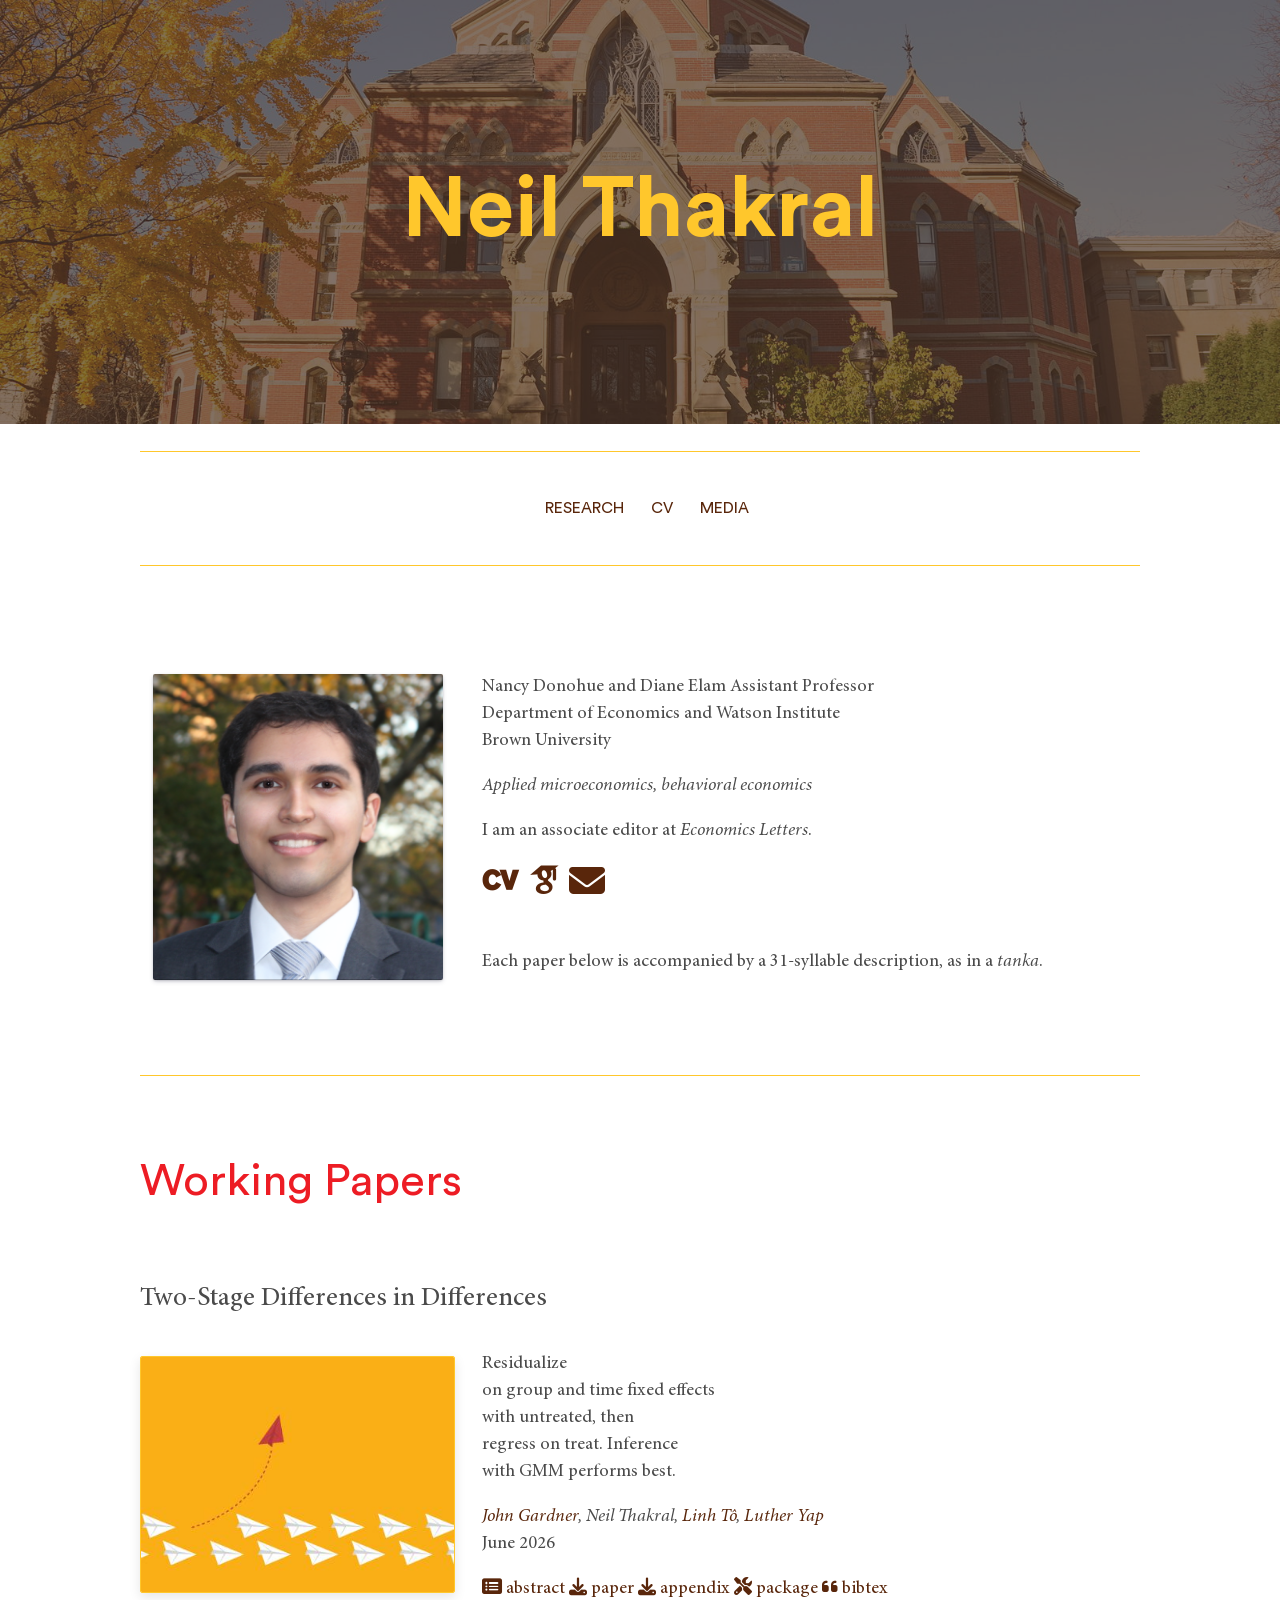
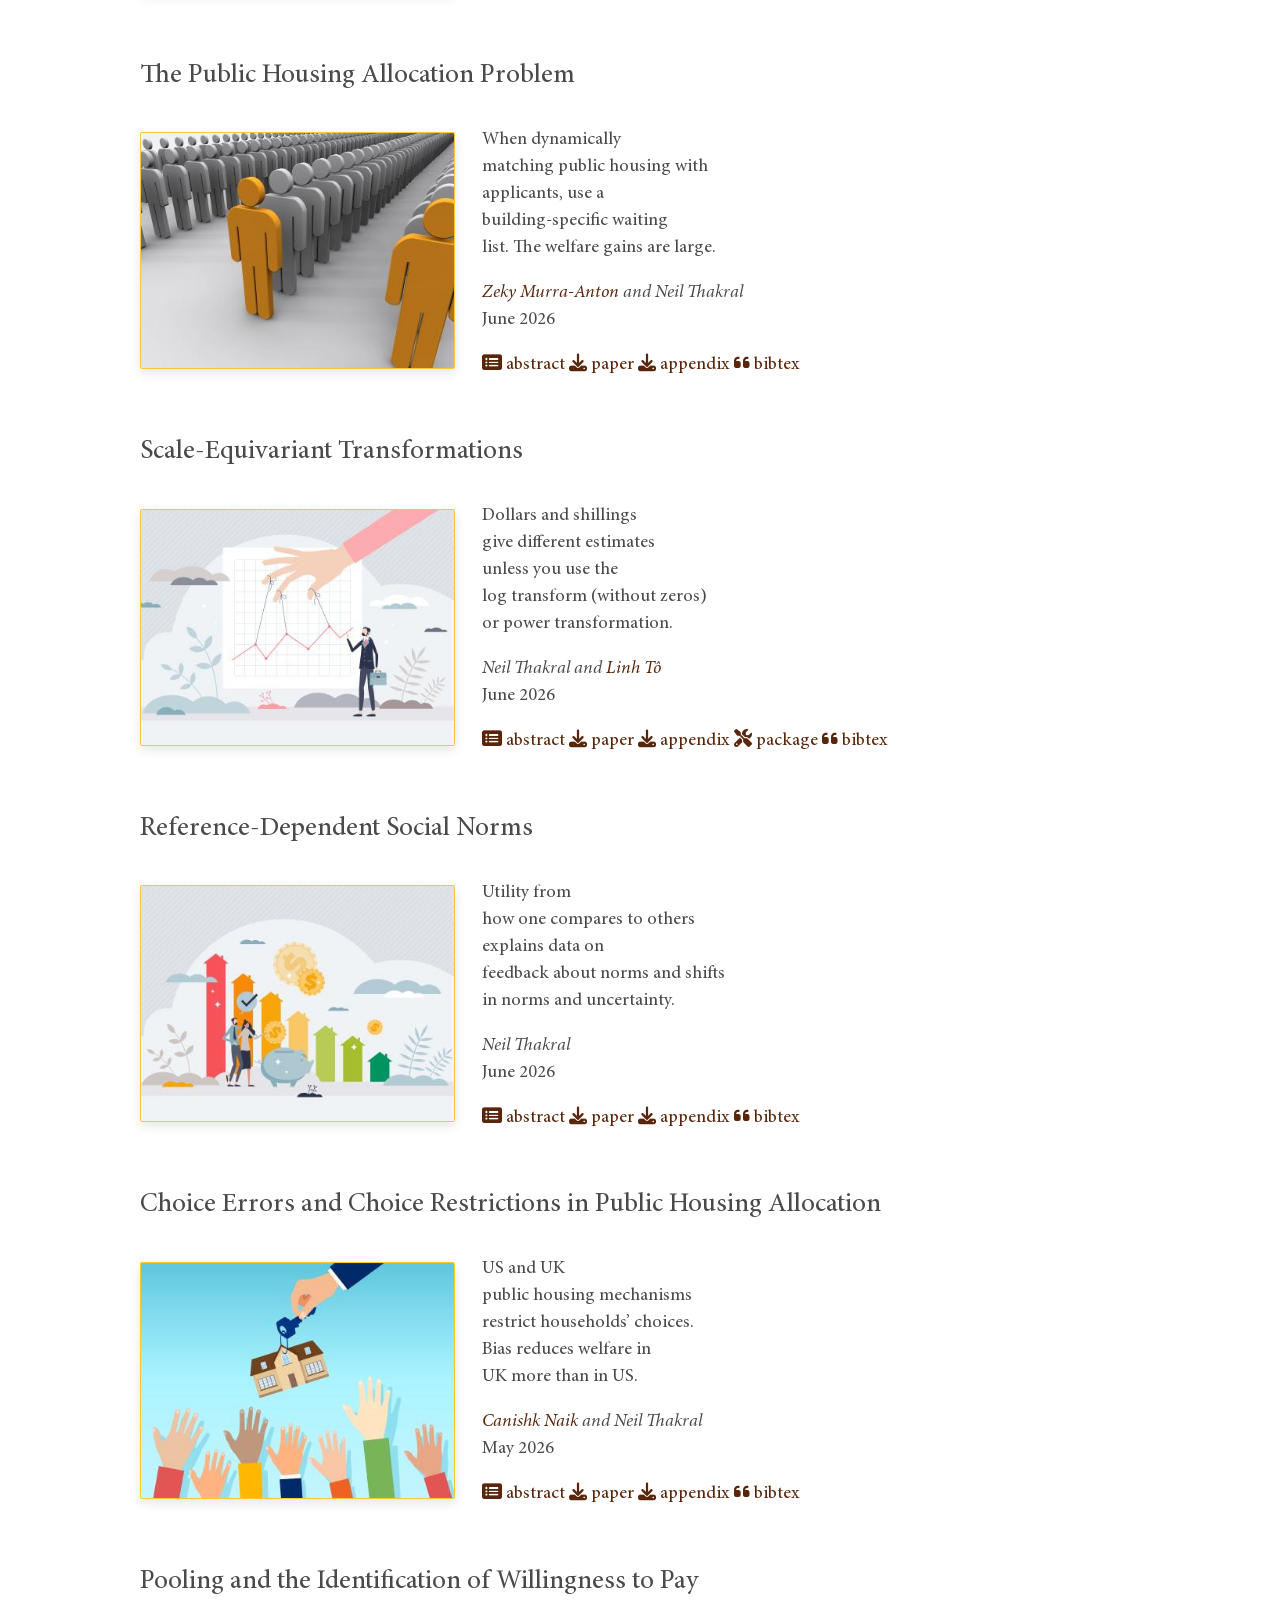
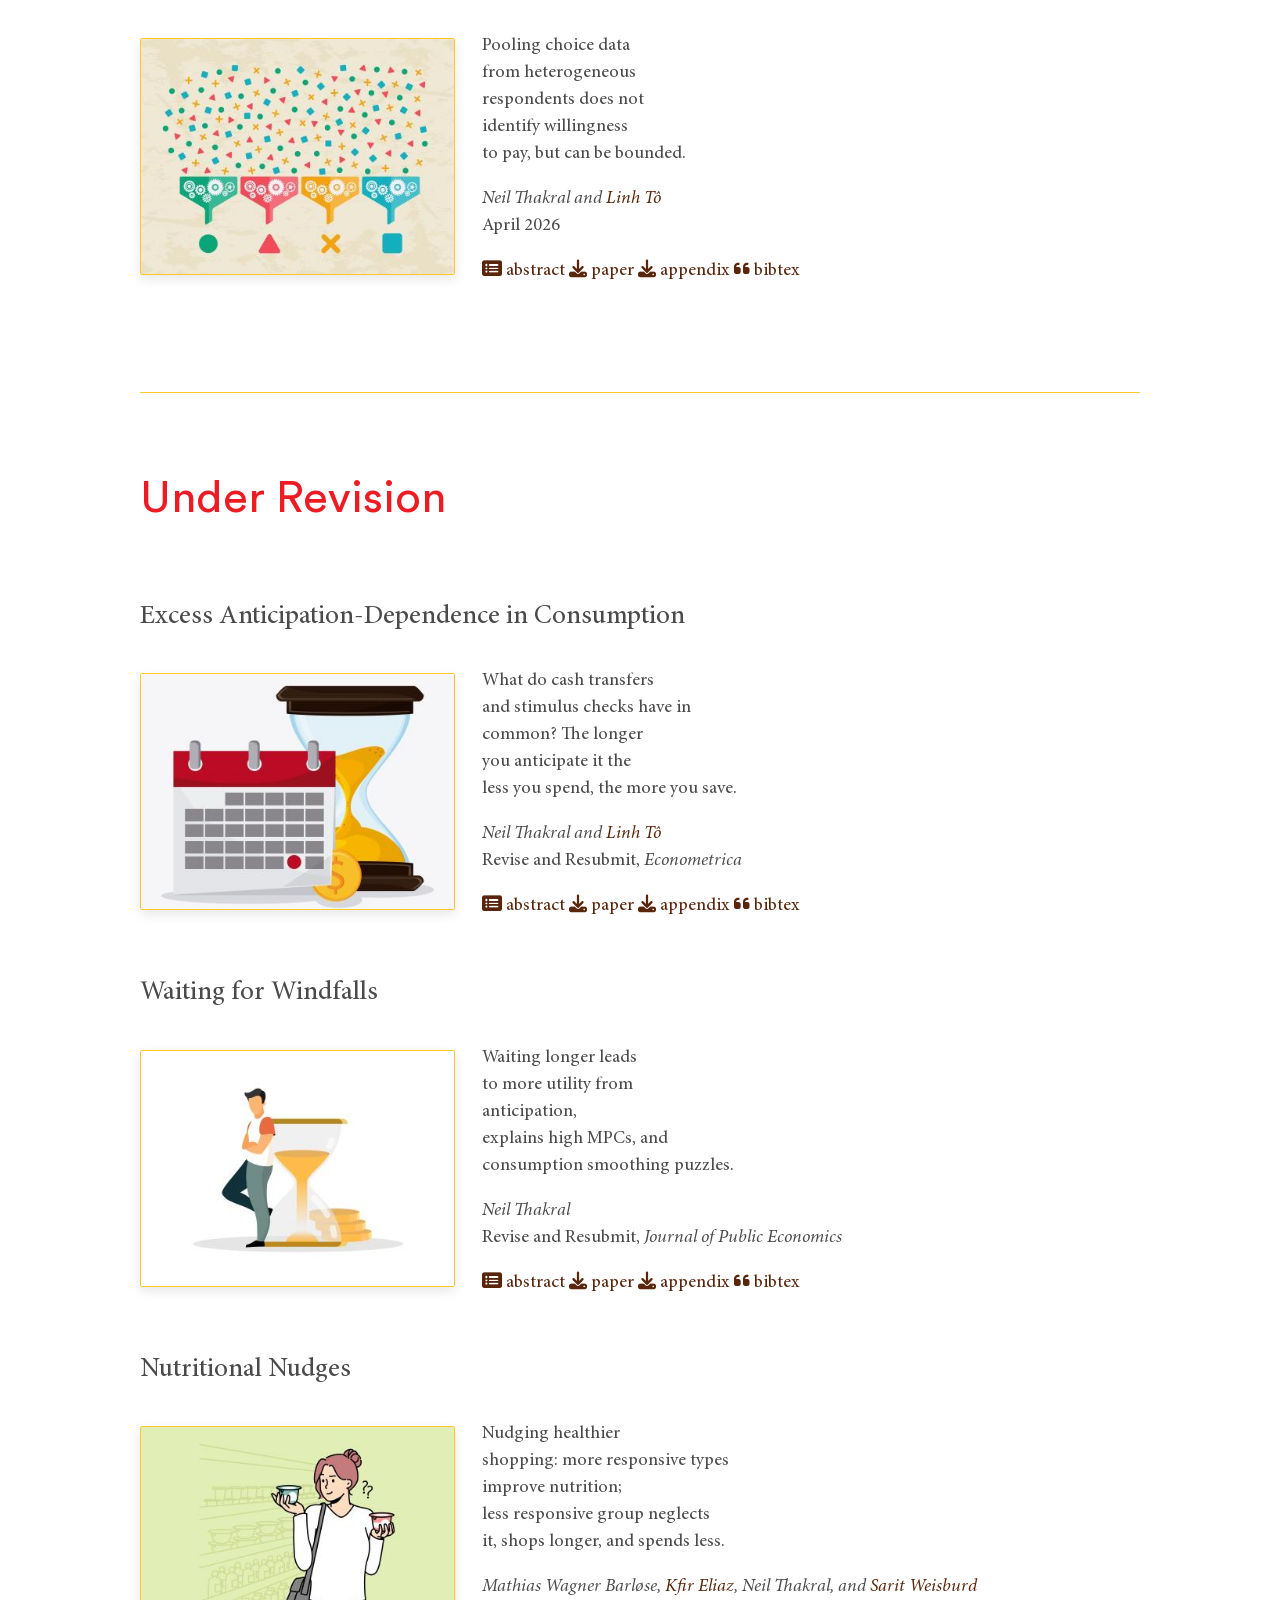
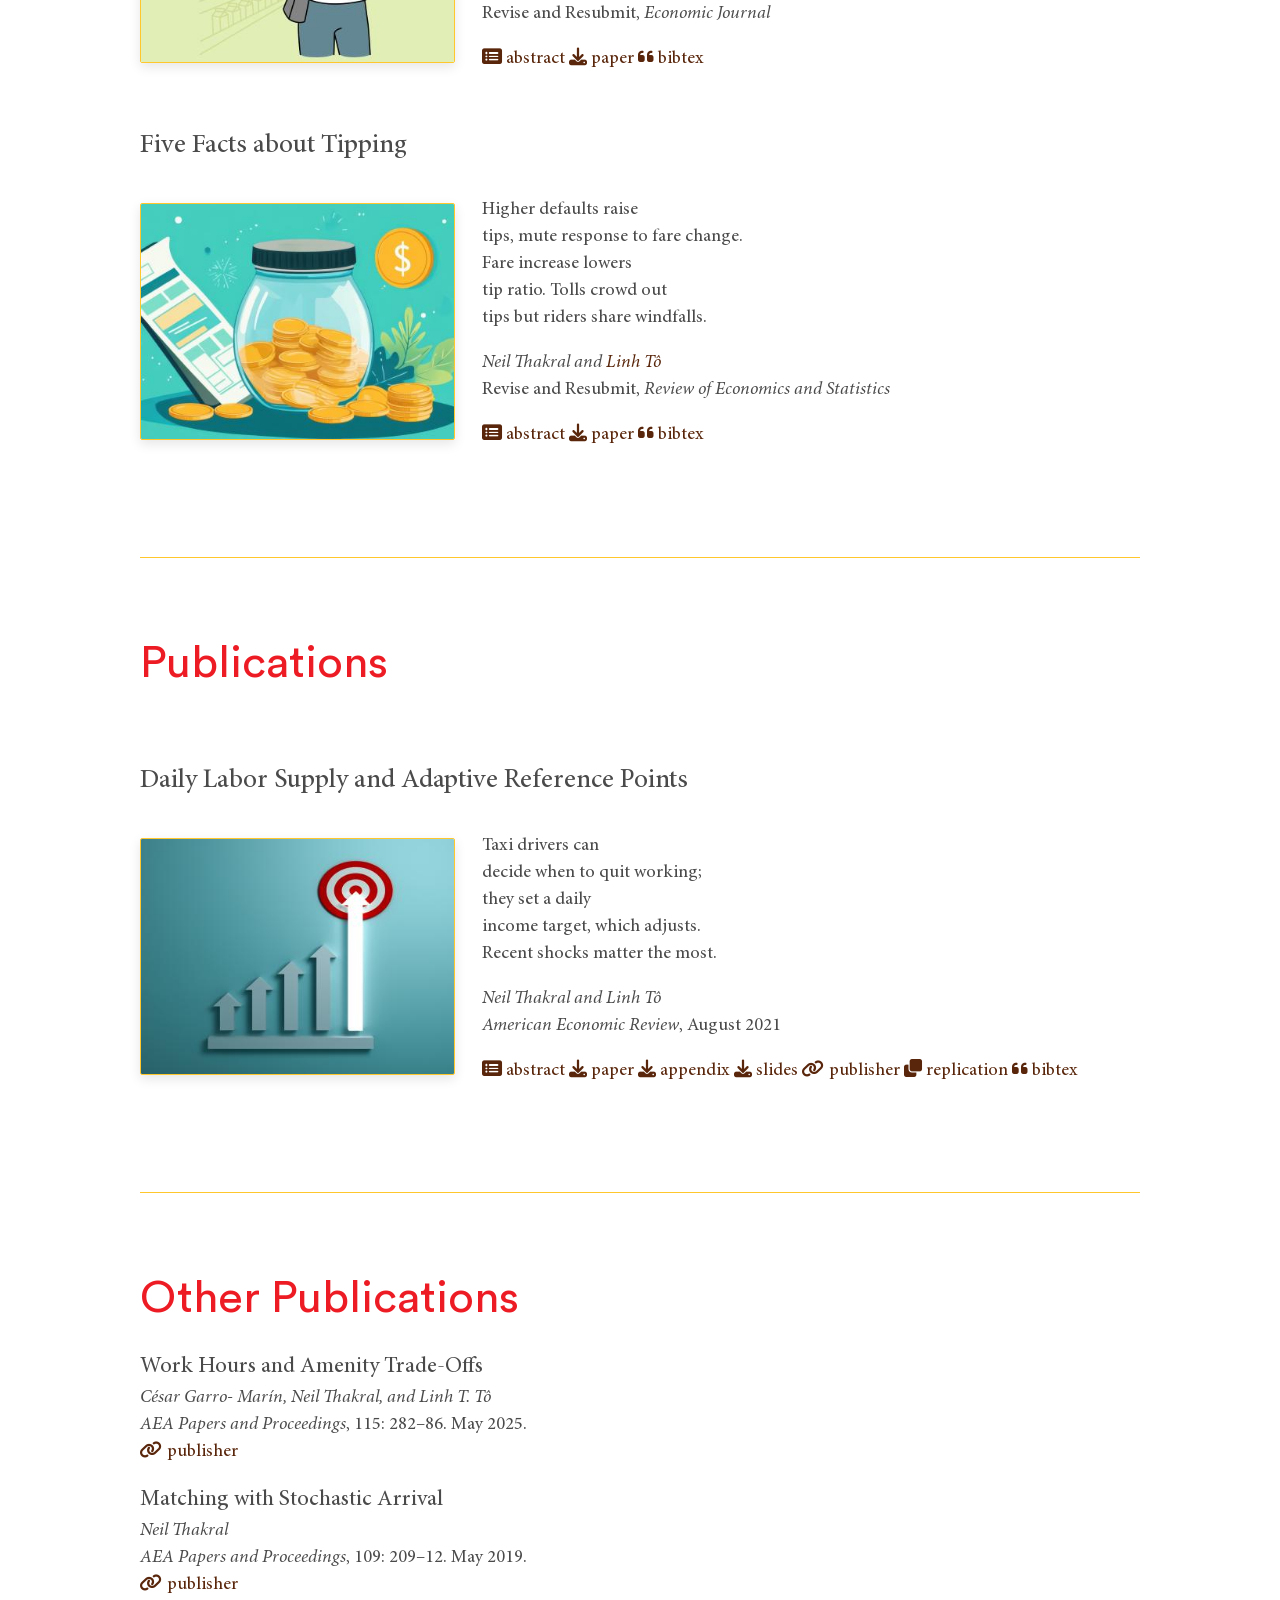
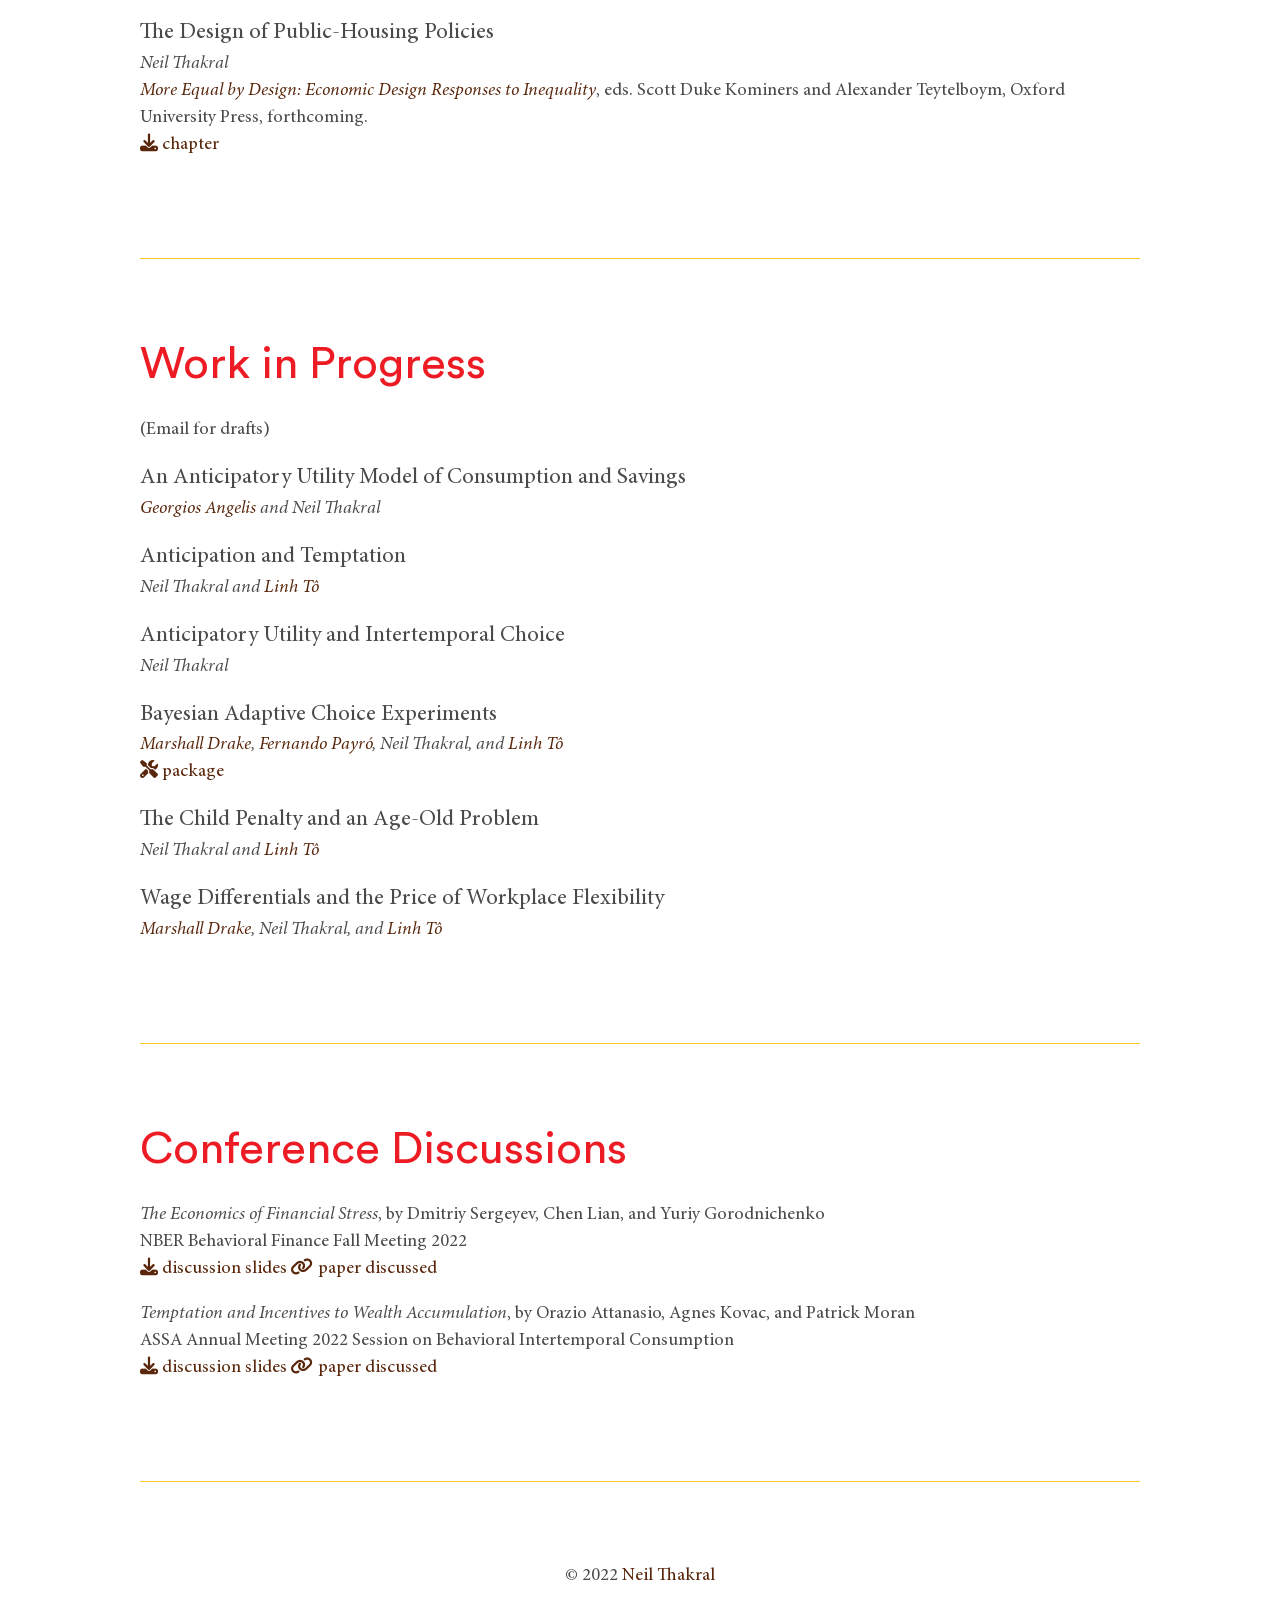
==== index.html @ cecdee06 "Update and clean up" ====
<!DOCTYPE html>
<html lang="en-us">

    <head>
	<meta name="generator" content="Hugo 0.163.3">
        
      <script async src="https://www.googletagmanager.com/gtag/js?id=G-1NZS7SWBW9"></script>
      <script>
        var doNotTrack = false;
        if ( true ) {
          var dnt = (navigator.doNotTrack || window.doNotTrack || navigator.msDoNotTrack);
          var doNotTrack = (dnt == "1" || dnt == "yes");
        }
        if (!doNotTrack) {
          window.dataLayer = window.dataLayer || [];
          function gtag(){dataLayer.push(arguments);}
          gtag('js', new Date());
          gtag('config', 'G-1NZS7SWBW9');
        }
      </script>


<meta charset="utf-8">
<meta http-equiv="X-UA-Compatible" content="chrome=1">
<meta name="HandheldFriendly" content="True">
<meta name="MobileOptimized" content="320">
<meta name="viewport" content="width=device-width, initial-scale=1.0">
<meta name="referrer" content="no-referrer">
<meta name="description" content="Assistant Professor, Brown University">
<title>
Neil Thakral
</title>

<link href="/index.xml" rel="alternate" type="application/rss+xml" title="Neil Thakral" />

        
        <link rel="canonical" href="https://neilthakral.github.io/"/>


<meta property="og:title" content="Neil Thakral" />
<meta property="og:type" content="website" />
<meta property="og:description" content="Assistant Professor, Brown University"/>
<meta property="og:url" content="https://neilthakral.github.io/"/>
<meta property="og:site_name" content="Neil Thakral"/>






<meta property="og:image" content="https://neilthakral.github.io/home/background.jpg"/>


<meta property="og:image" content="https://neilthakral.github.io/home/nt.png"/>





<meta name="twitter:card" content="summary_large_image" />

<meta name="twitter:title" content="Neil Thakral" />
<meta name="twitter:description" content="Assistant Professor, Brown University" />
<meta name="twitter:image" content="https://neilthakral.github.io/home/background.jpg" />

        
<link rel="shortcut icon" href="/img/brown.ico">


        





<link rel="stylesheet" href="/css/main.min.2e3c743c8a9d2a8fb80c5409cdd29666e60a1f8e0d733f67977737951ed61d07.css" integrity="sha256-Ljx0PIqdKo&#43;4DFQJzdKWZuYKH44Ncz9nl3c3lR7WHQc=" crossorigin="anonymous" media="screen">




    <link rel="stylesheet" href="/css/custom.css" integrity="" crossorigin="anonymous" media="screen">
    <link rel="stylesheet" href="/css/academicons.css" integrity="" crossorigin="anonymous" media="screen">
    <link rel="stylesheet" href="/css/topbutton.css" integrity="" crossorigin="anonymous" media="screen">
    <link rel="stylesheet" href="/css/calendly.css" integrity="" crossorigin="anonymous" media="screen">

        


<link rel="stylesheet" href="https://neilthakral.github.io/styles/owlCarousel.min.b1f26e29c43c61fe8b5a6f225b4ee7c5f969a7b33cfe512706271e07246d93d1.css" integrity="sha256-sfJuKcQ8Yf6LWm8iW07nxflpp7M8/lEnBiceByRtk9E=" crossorigin="anonymous" media="screen">

    </head>

    <body>
        <a id="topbutton"></a>

        <section id="top" class="hero is-medium">
            
            
            <div class="hero-head"></div>

            
            <div class="hero-body">
                <div class="container has-text-centered">
                    


                    <h1 class="title is-1 ">
                        Neil Thakral
                    </h1>
                    <div class="subtitle is-3 ">
                        
                    </div>
                    
                </div>
            </div> 
            

            <div class="hero-foot ">
                
                
<div class="container">
    <hr>
    <nav class="navbar" role="navigation" aria-label="main navigation">
        
        <a role="button" class="navbar-burger" data-target="navMenu" aria-label="menu" aria-expanded="false" >
          <span aria-hidden="true"></span>
          <span aria-hidden="true"></span>
          <span aria-hidden="true"></span>
        </a>
        <div class="navbar-menu has-content-centered" id="navMenu">
            
            
            
            
            
            <a class="navbar-item" href="/#research">
                
                Research
                
            </a>
            
            
            
            <a class="navbar-item" href="/cv">
                
                CV
                
            </a>
            
            
            
            <a class="navbar-item" href="/media">
                
                Media
                
            </a>
            
            
            
        </div>
    </nav>
    <hr>
</div>


            </div>
        </section> 

        
        
        

        

        

        
        
        
        

        
        <div class="section" id="about">
            <div class="container">
                <h2 class="title is-2 has-text-left"></h2>
                
                <div class="columns">
                    <div class="column is-one-third is-three-fourths-mobile is-offset-one-eighth-mobile has-text-centered">
                        
                        
                        <img class="img-responsive avatar" src="https://neilthakral.github.io/home/nt_hu_1ce1b41638fad2b2.png" alt="nt.png">
                        
                        
                    </div>
                    <div class="markdown column">
                        <p>Nancy Donohue and Diane Elam Assistant Professor<br>
Department of Economics and Watson Institute<br>
Brown University</p>
<p><em>Applied microeconomics, behavioral economics</em></p>
<p>I am an associate editor at <em>Economics Letters</em>.</p>
<p><a href="files/CV.pdf"><i class="ai ai-cv ai-2x"></i>
</a>   <a href="https://scholar.google.com/citations?user=Oua-NeYAAAAJ&amp;hl=en"><i class="ai ai-google-scholar ai-2x"></i>
</a>   <a href="mailto:neil_thakral@brown.edu"><i class="fa fa-envelope fa-2x"></i>
</a></p>
<p><br>
Each paper below is accompanied by a 31-syllable description, as in a <em>tanka</em>.</p>

                    </div>
                </div>
                
            </div>
            
            
        </div>
        <div class="container">
            <hr>
        </div>
        
        
        
        
        
        
        

        
        <div class="section" id="research">
            <div class="container">
                <h2 class="title is-2 has-text-left">Working Papers</h2>
                
                <div class="markdown has-text-left">
                    <p> </p>






<div class="markdown has-text-left">
<h4>
    Two-Stage Differences in Differences
</h4>
</div>


<div class="columns">
    <div class="column column-left is-one-third is-three-fifths-mobile is-offset-one-fifth-mobile is-centered">
        
            <a href= files/papers/2sdd.pdf>
                <img class="img-paper-responsive" src="/img/papers/2sdd_hu_fb670cb4661ec6bc.jpeg">
            </a>
        
    </div>
    <div class="markdown column column-right is-vcentered">
    <p style="font-size:1.5px;"><br></p>
        <p>Residualize<br>
on group and time fixed effects<br>
with untreated, then<br>
regress on treat. Inference<br>
with GMM performs best.</p>
<p><em><a href="https://jrgcmu.github.io/">John Gardner</a>, Neil Thakral, <a href="https://linh.to/">Linh Tô</a>, <a href="https://lutheryap.github.io/">Luther Yap</a></em><br>
June 2026</p>


        
        
        
        
        
        
        

        <a class="bibtexbutton" data-target="#2sddabs">
            
            <i class="fa fa-list-alt"></i>&nbsp;abstract
            
        </a>

        <div class="modal fade-in fast" id="2sddabs">
            <div class="modal-background"></div>
            <div class="modal-card">
                <header class="modal-card-head">
                    <p class="modal-card-title">Abstract</p>
                    <a class="button close is-outlined is-primary is-small is-round">
                        <span class="icon is-small">
                            <i class="fa fa-times"></i>
                        </span>
                    </a>
                </header>
                <div class="modal-card-body markdown">
                    <p id="text-to-copy">This paper develops a framework for estimation and inference to analyze the effect of a policy or treatment in settings with treatment-effect heterogeneity and variation in treatment timing. We propose a two-stage difference-in-differences (2SDD) estimator that compares treated and untreated outcomes after removing group and period effects identified using untreated observations. Our regression-based approach enables us to conduct inference within a conventional GMM asymptotic framework. It easily facilitates extensions such as dynamic treatment effects, triple differences, continuous treatments, time-varying controls, and violations of parallel trends. Simulations of randomly generated placebo laws in state-level wage data demonstrate that 2SDD has rejection rates that are closer to the nominal rate and smaller standard errors than several alternatives in small samples. Across seven empirical applications, we find that 2SDD has a smaller incidence of extreme <em>t</em>-statistics and outlying standard errors.</p>
                </div>
                <footer class="modal-card-foot">
                    <a class="button is-outlined is-primary is-rounded js-copy-cite">
                        
                        <span class="icon is-small">
                            <i class="fa fa-copy"></i>
                        </span>
                        
                        <span>Copy</span>
                    </a>
                    
                </footer>
            </div>
        </div>
        


        
        
            
            <a href=files/papers/2sdd.pdf><i class="fa fa-download"></i>&nbsp;paper</a>
            
        
        
            
            <a href=files/papers/2sdd_appendix.pdf><i class="fa fa-download"></i>&nbsp;appendix</a>
            
        
        
        
        
        <a href=https://linh.to/packages/#two-stage-differences-in-differences><i class="fa fa-tools"></i>&nbsp;package</a>
        
        
        
        
        
        
        
        
        
        
        
        
        

        
            
            
            
            
            
            

            <a class="bibtexbutton" data-target="#2sddbib">
                
                <i class="fa fa-quote-left"></i>&nbsp;bibtex
                
            </a>

            <div class="modal fade-in fast" id="2sddbib">
                <div class="modal-background"></div>
                <div class="modal-card">
                    <header class="modal-card-head">
                        <p class="modal-card-title">BibTeX</p>
                        <a class="button close is-outlined is-primary is-small is-round">
                            <span class="icon is-small">
                                <i class="fa fa-times"></i>
                            </span>
                        </a>
                    </header>
                    <div class="modal-card-body markdown">
                        <pre><code id="text-to-copy">@article{gardner2026two,
  title={Two-Stage Differences in Differences},
  author={Gardner, John and Thakral, Neil and T{\^o}, Linh T and Yap, Luther},
  journal={Mimeo},
  year={2026}
}
</code></pre>
                    </div>
                    <footer class="modal-card-foot">
                        <a class="button is-outlined is-primary is-rounded js-copy-cite">
                            
                            <span class="icon is-small">
                                <i class="fa fa-copy"></i>
                            </span>
                            
                            <span>Copy</span>
                        </a>
                        <a class="button is-outlined is-primary is-rounded" href="/files/bib/2sdd.bib" download="2sdd.bib">
                            
                            <span class="icon is-small">
                                <i class="fa fa-download"></i>
                            </span>
                            
                            <span>Download</span>
                        </a>
                    </footer>
                </div>
            </div>
        

    </div>
</div>







<div class="markdown has-text-left">
<h4>
    The Public Housing Allocation Problem
</h4>
</div>


<div class="columns">
    <div class="column column-left is-one-third is-three-fifths-mobile is-offset-one-fifth-mobile is-centered">
        
            <a href= files/papers/match.pdf>
                <img class="img-paper-responsive" src="/img/papers/match_hu_3934eff55fdcb55d.jpeg">
            </a>
        
    </div>
    <div class="markdown column column-right is-vcentered">
    <p style="font-size:1.5px;"><br></p>
        <p>When dynamically<br>
matching public housing with<br>
applicants, use a<br>
building-specific waiting<br>
list. The welfare gains are large.</p>
<p><em><a href="https://sites.google.com/view/zekymurra/home">Zeky Murra-Anton</a> and Neil Thakral</em><br>
June 2026</p>


        
        
        
        
        
        
        

        <a class="bibtexbutton" data-target="#matchabs">
            
            <i class="fa fa-list-alt"></i>&nbsp;abstract
            
        </a>

        <div class="modal fade-in fast" id="matchabs">
            <div class="modal-background"></div>
            <div class="modal-card">
                <header class="modal-card-head">
                    <p class="modal-card-title">Abstract</p>
                    <a class="button close is-outlined is-primary is-small is-round">
                        <span class="icon is-small">
                            <i class="fa fa-times"></i>
                        </span>
                    </a>
                </header>
                <div class="modal-card-body markdown">
                    <p id="text-to-copy">We study fair and efficient dynamic allocation under stochastic supply, using public housing as the application. Ex-post evaluation faults mechanisms for unforeseeable supply realizations, whereas ex-ante evaluation discards assignment-relevant information. We address both problems by developing a robust interim benchmark that evaluates each assignment using exactly the information available at the time it is made. Using this benchmark, we characterize when fairness and efficiency are jointly feasible. We construct the Choice-Based Waiting List (CBWL) mechanism and show that it is interim Pareto efficient in every problem, and eliminates interim justified envy and is robustly strategy-proof in acyclic problems. We then prove that acyclicity is the exact domain restriction for joint feasibility of interim fairness and efficiency. Stylized centralized waiting lists and site-based waiting lists are neither interim fair nor interim efficient, even in acyclic domains. Illustrative simulations calibrated to U.S. public housing suggest that the CBWL can generate economically meaningful welfare gains.</p>
                </div>
                <footer class="modal-card-foot">
                    <a class="button is-outlined is-primary is-rounded js-copy-cite">
                        
                        <span class="icon is-small">
                            <i class="fa fa-copy"></i>
                        </span>
                        
                        <span>Copy</span>
                    </a>
                    
                </footer>
            </div>
        </div>
        


        
        
            
            <a href=files/papers/match.pdf><i class="fa fa-download"></i>&nbsp;paper</a>
            
        
        
            
            <a href=files/papers/match_appendix.pdf><i class="fa fa-download"></i>&nbsp;appendix</a>
            
        
        
        
        
        
        
        
        
        
        
        
        
        
        

        
            
            
            
            
            
            

            <a class="bibtexbutton" data-target="#matchbib">
                
                <i class="fa fa-quote-left"></i>&nbsp;bibtex
                
            </a>

            <div class="modal fade-in fast" id="matchbib">
                <div class="modal-background"></div>
                <div class="modal-card">
                    <header class="modal-card-head">
                        <p class="modal-card-title">BibTeX</p>
                        <a class="button close is-outlined is-primary is-small is-round">
                            <span class="icon is-small">
                                <i class="fa fa-times"></i>
                            </span>
                        </a>
                    </header>
                    <div class="modal-card-body markdown">
                        <pre><code id="text-to-copy">@article{murra2026public,
  title   = {The Public Housing Allocation Problem},
  author  = {Murra-Anton, Zeky and Thakral, Neil},
  journal = {Mimeo},
  year    = {2026}
}
</code></pre>
                    </div>
                    <footer class="modal-card-foot">
                        <a class="button is-outlined is-primary is-rounded js-copy-cite">
                            
                            <span class="icon is-small">
                                <i class="fa fa-copy"></i>
                            </span>
                            
                            <span>Copy</span>
                        </a>
                        <a class="button is-outlined is-primary is-rounded" href="/files/bib/match.bib" download="match.bib">
                            
                            <span class="icon is-small">
                                <i class="fa fa-download"></i>
                            </span>
                            
                            <span>Download</span>
                        </a>
                    </footer>
                </div>
            </div>
        

    </div>
</div>







<div class="markdown has-text-left">
<h4>
    Scale-Equivariant Transformations
</h4>
</div>


<div class="columns">
    <div class="column column-left is-one-third is-three-fifths-mobile is-offset-one-fifth-mobile is-centered">
        
            <a href= files/papers/transformations.pdf>
                <img class="img-paper-responsive" src="/img/papers/transformations_hu_85254c5c72e6820a.jpeg">
            </a>
        
    </div>
    <div class="markdown column column-right is-vcentered">
    <p style="font-size:1.5px;"><br></p>
        <p>Dollars and shillings<br>
give different estimates<br>
unless you use the<br>
log transform (without zeros)<br>
or power transformation.</p>
<p><em>Neil Thakral and <a href="https://linh.to/">Linh Tô</a></em><br>
June 2026</p>


        
        
        
        
        
        
        

        <a class="bibtexbutton" data-target="#transformationsabs">
            
            <i class="fa fa-list-alt"></i>&nbsp;abstract
            
        </a>

        <div class="modal fade-in fast" id="transformationsabs">
            <div class="modal-background"></div>
            <div class="modal-card">
                <header class="modal-card-head">
                    <p class="modal-card-title">Abstract</p>
                    <a class="button close is-outlined is-primary is-small is-round">
                        <span class="icon is-small">
                            <i class="fa fa-times"></i>
                        </span>
                    </a>
                </header>
                <div class="modal-card-body markdown">
                    <p id="text-to-copy">Data transformations facilitate regression analysis by addressing issues such as skewness and nonlinearity, yet many popular transformations make hypothesis testing misleading because results change with measurement units. Using data from a randomized experiment, we demonstrate that natural rescaling can drastically alter conclusions under widely used transformations. We formalize a minimal coherence requirement for empirical analysis: re-expressing the same data in different units should neither change <em>t</em>-statistics nor distort predicted values beyond mechanical rescaling. Measurement-unit invariance links OLS, GLM, and Tobit specifications to logarithmic and power forms. We discuss conditions for interpreting outputs from transformed-outcome regressions as structural, conditional-mean, and conditional-median semi-elasticities.</p>
                </div>
                <footer class="modal-card-foot">
                    <a class="button is-outlined is-primary is-rounded js-copy-cite">
                        
                        <span class="icon is-small">
                            <i class="fa fa-copy"></i>
                        </span>
                        
                        <span>Copy</span>
                    </a>
                    
                </footer>
            </div>
        </div>
        


        
        
            
            <a href=files/papers/transformations.pdf><i class="fa fa-download"></i>&nbsp;paper</a>
            
        
        
            
            <a href=files/papers/transformations_appendix.pdf><i class="fa fa-download"></i>&nbsp;appendix</a>
            
        
        
        
        
        <a href=https://tt-econ.github.io/tregs/><i class="fa fa-tools"></i>&nbsp;package</a>
        
        
        
        
        
        
        
        
        
        
        
        
        

        
            
            
            
            
            
            

            <a class="bibtexbutton" data-target="#transformationsbib">
                
                <i class="fa fa-quote-left"></i>&nbsp;bibtex
                
            </a>

            <div class="modal fade-in fast" id="transformationsbib">
                <div class="modal-background"></div>
                <div class="modal-card">
                    <header class="modal-card-head">
                        <p class="modal-card-title">BibTeX</p>
                        <a class="button close is-outlined is-primary is-small is-round">
                            <span class="icon is-small">
                                <i class="fa fa-times"></i>
                            </span>
                        </a>
                    </header>
                    <div class="modal-card-body markdown">
                        <pre><code id="text-to-copy">@article{thakral2026scale,
  title={Scale-Equivariant Transformations},
  author={Thakral, Neil and T{\^o}, Linh T},
  journal={Mimeo},
  year={2026}
}
</code></pre>
                    </div>
                    <footer class="modal-card-foot">
                        <a class="button is-outlined is-primary is-rounded js-copy-cite">
                            
                            <span class="icon is-small">
                                <i class="fa fa-copy"></i>
                            </span>
                            
                            <span>Copy</span>
                        </a>
                        <a class="button is-outlined is-primary is-rounded" href="/files/bib/transformations.bib" download="transformations.bib">
                            
                            <span class="icon is-small">
                                <i class="fa fa-download"></i>
                            </span>
                            
                            <span>Download</span>
                        </a>
                    </footer>
                </div>
            </div>
        

    </div>
</div>







<div class="markdown has-text-left">
<h4>
    Reference-Dependent Social Norms
</h4>
</div>


<div class="columns">
    <div class="column column-left is-one-third is-three-fifths-mobile is-offset-one-fifth-mobile is-centered">
        
            <a href= files/papers/rdsn.pdf>
                <img class="img-paper-responsive" src="/img/papers/rdsn_hu_1287eb860bfdee1b.jpeg">
            </a>
        
    </div>
    <div class="markdown column column-right is-vcentered">
    <p style="font-size:1.5px;"><br></p>
        <p>Utility from<br>
how one compares to others<br>
explains data on<br>
feedback about norms and shifts<br>
in norms and uncertainty.</p>
<p><em>Neil Thakral</em><br>
June 2026</p>


        
        
        
        
        
        
        

        <a class="bibtexbutton" data-target="#rdsnabs">
            
            <i class="fa fa-list-alt"></i>&nbsp;abstract
            
        </a>

        <div class="modal fade-in fast" id="rdsnabs">
            <div class="modal-background"></div>
            <div class="modal-card">
                <header class="modal-card-head">
                    <p class="modal-card-title">Abstract</p>
                    <a class="button close is-outlined is-primary is-small is-round">
                        <span class="icon is-small">
                            <i class="fa fa-times"></i>
                        </span>
                    </a>
                </header>
                <div class="modal-card-body markdown">
                    <p id="text-to-copy">This paper develops a model of reference-dependent preferences in which the descriptive social norm—the distribution of others&rsquo; actions—enters utility as a stochastic reference point. The marginal benefit of norm adherence depends only on an individual&rsquo;s rank in the distribution, which yields testable predictions: rank feedback moves low performers most; small approval cues prevent high performers from reducing effort in response to feedback; more precise feedback can increase norm adherence; uncertainty can induce precautionary over-compliance; higher suggestions or examples raise actions; and lower types may not follow norm shifts among high types. We derive implications for the design of social-comparison information.</p>
                </div>
                <footer class="modal-card-foot">
                    <a class="button is-outlined is-primary is-rounded js-copy-cite">
                        
                        <span class="icon is-small">
                            <i class="fa fa-copy"></i>
                        </span>
                        
                        <span>Copy</span>
                    </a>
                    
                </footer>
            </div>
        </div>
        


        
        
            
            <a href=files/papers/rdsn.pdf><i class="fa fa-download"></i>&nbsp;paper</a>
            
        
        
            
            <a href=files/papers/rdsn_appendix.pdf><i class="fa fa-download"></i>&nbsp;appendix</a>
            
        
        
        
        
        
        
        
        
        
        
        
        
        
        

        
            
            
            
            
            
            

            <a class="bibtexbutton" data-target="#rdsnbib">
                
                <i class="fa fa-quote-left"></i>&nbsp;bibtex
                
            </a>

            <div class="modal fade-in fast" id="rdsnbib">
                <div class="modal-background"></div>
                <div class="modal-card">
                    <header class="modal-card-head">
                        <p class="modal-card-title">BibTeX</p>
                        <a class="button close is-outlined is-primary is-small is-round">
                            <span class="icon is-small">
                                <i class="fa fa-times"></i>
                            </span>
                        </a>
                    </header>
                    <div class="modal-card-body markdown">
                        <pre><code id="text-to-copy">@article{thakral2026reference,
  title={Reference-Dependent Social Norms},
  author={Thakral, Neil},
  journal={Mimeo},
  year={2026}
}
</code></pre>
                    </div>
                    <footer class="modal-card-foot">
                        <a class="button is-outlined is-primary is-rounded js-copy-cite">
                            
                            <span class="icon is-small">
                                <i class="fa fa-copy"></i>
                            </span>
                            
                            <span>Copy</span>
                        </a>
                        <a class="button is-outlined is-primary is-rounded" href="/files/bib/rdsn.bib" download="rdsn.bib">
                            
                            <span class="icon is-small">
                                <i class="fa fa-download"></i>
                            </span>
                            
                            <span>Download</span>
                        </a>
                    </footer>
                </div>
            </div>
        

    </div>
</div>







<div class="markdown has-text-left">
<h4>
    Choice Errors and Choice Restrictions in Public Housing Allocation
</h4>
</div>


<div class="columns">
    <div class="column column-left is-one-third is-three-fifths-mobile is-offset-one-fifth-mobile is-centered">
        
            <a href= files/papers/pha.pdf>
                <img class="img-paper-responsive" src="/img/papers/pha_hu_9fb92d0a6da992b9.jpeg">
            </a>
        
    </div>
    <div class="markdown column column-right is-vcentered">
    <p style="font-size:1.5px;"><br></p>
        <p>US and UK<br>
public housing mechanisms<br>
restrict households&rsquo; choices.<br>
Bias reduces welfare in<br>
UK more than in US.</p>
<p><em><a href="https://canishknaik.github.io/">Canishk Naik</a> and Neil Thakral</em><br>
May 2026</p>


        
        
        
        
        
        
        

        <a class="bibtexbutton" data-target="#phaabs">
            
            <i class="fa fa-list-alt"></i>&nbsp;abstract
            
        </a>

        <div class="modal fade-in fast" id="phaabs">
            <div class="modal-background"></div>
            <div class="modal-card">
                <header class="modal-card-head">
                    <p class="modal-card-title">Abstract</p>
                    <a class="button close is-outlined is-primary is-small is-round">
                        <span class="icon is-small">
                            <i class="fa fa-times"></i>
                        </span>
                    </a>
                </header>
                <div class="modal-card-body markdown">
                    <p id="text-to-copy">Public housing authorities restrict applicants&rsquo; choices to balance prioritizing vulnerable households against preventing congestion. How do applicants&rsquo; mistakes influence the effectiveness of these restrictions? We combine administrative vacancy data with a survey of 587 UK public housing residents, estimating preferences via a choice experiment and eliciting biases directly. We compare two policies: the UK mechanism batches arrivals and restricts acceptances; the US mechanism restricts rejections. Under rationality, the US mechanism reduces congestion at the cost of weaker prioritization than the UK mechanism. Bias affects the UK mechanism more strongly overall—yet some individual mistakes improve social welfare by reducing congestion. The optimal mechanism therefore depends on applicant biases.</p>
                </div>
                <footer class="modal-card-foot">
                    <a class="button is-outlined is-primary is-rounded js-copy-cite">
                        
                        <span class="icon is-small">
                            <i class="fa fa-copy"></i>
                        </span>
                        
                        <span>Copy</span>
                    </a>
                    
                </footer>
            </div>
        </div>
        


        
        
            
            <a href=files/papers/pha.pdf><i class="fa fa-download"></i>&nbsp;paper</a>
            
        
        
            
            <a href=files/papers/pha_appendix.pdf><i class="fa fa-download"></i>&nbsp;appendix</a>
            
        
        
        
        
        
        
        
        
        
        
        
        
        
        

        
            
            
            
            
            
            

            <a class="bibtexbutton" data-target="#phabib">
                
                <i class="fa fa-quote-left"></i>&nbsp;bibtex
                
            </a>

            <div class="modal fade-in fast" id="phabib">
                <div class="modal-background"></div>
                <div class="modal-card">
                    <header class="modal-card-head">
                        <p class="modal-card-title">BibTeX</p>
                        <a class="button close is-outlined is-primary is-small is-round">
                            <span class="icon is-small">
                                <i class="fa fa-times"></i>
                            </span>
                        </a>
                    </header>
                    <div class="modal-card-body markdown">
                        <pre><code id="text-to-copy">@article{naik2026welfare,
  title={Choice Errors and Choice Restrictions in Public Housing Allocation},
  author={Naik, Canishk and Thakral, Neil},
  journal={Mimeo},
  year={2026}
}
</code></pre>
                    </div>
                    <footer class="modal-card-foot">
                        <a class="button is-outlined is-primary is-rounded js-copy-cite">
                            
                            <span class="icon is-small">
                                <i class="fa fa-copy"></i>
                            </span>
                            
                            <span>Copy</span>
                        </a>
                        <a class="button is-outlined is-primary is-rounded" href="/files/bib/pha.bib" download="pha.bib">
                            
                            <span class="icon is-small">
                                <i class="fa fa-download"></i>
                            </span>
                            
                            <span>Download</span>
                        </a>
                    </footer>
                </div>
            </div>
        

    </div>
</div>







<div class="markdown has-text-left">
<h4>
    Pooling and the Identification of Willingness to Pay
</h4>
</div>


<div class="columns">
    <div class="column column-left is-one-third is-three-fifths-mobile is-offset-one-fifth-mobile is-centered">
        
            <a href= files/papers/pooling.pdf>
                <img class="img-paper-responsive" src="/img/papers/pooling_hu_aeaaf4a87a8c2a91.jpeg">
            </a>
        
    </div>
    <div class="markdown column column-right is-vcentered">
    <p style="font-size:1.5px;"><br></p>
        <p>Pooling choice data<br>
from heterogeneous<br>
respondents does not<br>
identify willingness<br>
to pay, but can be bounded.</p>
<p><em>Neil Thakral and <a href="https://linh.to/">Linh Tô</a></em><br>
April 2026</p>


        
        
        
        
        
        
        

        <a class="bibtexbutton" data-target="#poolingabs">
            
            <i class="fa fa-list-alt"></i>&nbsp;abstract
            
        </a>

        <div class="modal fade-in fast" id="poolingabs">
            <div class="modal-background"></div>
            <div class="modal-card">
                <header class="modal-card-head">
                    <p class="modal-card-title">Abstract</p>
                    <a class="button close is-outlined is-primary is-small is-round">
                        <span class="icon is-small">
                            <i class="fa fa-times"></i>
                        </span>
                    </a>
                </header>
                <div class="modal-card-body markdown">
                    <p id="text-to-copy">Pooling choices across heterogeneous individuals leads to a fundamental identification problem: the pooled choice curve identifies the distribution of shock-contaminated valuations instead of the distribution of underlying willingness to pay (WTP). Consequently, the price at which the pooled choice probability equals one-half can be arbitrarily far from median WTP, even if the pooled choice curve is known perfectly. When choice probabilities are observed only at finitely many prices, we derive bounds for the mean and quantiles of the WTP distribution under economically interpretable restrictions on choice shocks and the tails of valuations. In an application to experimental estimates of the value of non-work time, the bounds are tight enough to exclude several estimates from pooled logit and finite-mixture logit specifications. We then illustrate how pooled logit models can produce misleading estimates, including estimates outside the range of individual WTPs. These distortions occur even for a population with homogeneous valuations or homogeneous choice errors, and they can worsen as preferences become more homogeneous or the share of noisy types decreases. Changes in the experimental design alone can lead to arbitrary changes in pooled-logit-implied WTP estimates.</p>
                </div>
                <footer class="modal-card-foot">
                    <a class="button is-outlined is-primary is-rounded js-copy-cite">
                        
                        <span class="icon is-small">
                            <i class="fa fa-copy"></i>
                        </span>
                        
                        <span>Copy</span>
                    </a>
                    
                </footer>
            </div>
        </div>
        


        
        
            
            <a href=files/papers/pooling.pdf><i class="fa fa-download"></i>&nbsp;paper</a>
            
        
        
            
            <a href=files/papers/pooling_appendix.pdf><i class="fa fa-download"></i>&nbsp;appendix</a>
            
        
        
        
        
        
        
        
        
        
        
        
        
        
        

        
            
            
            
            
            
            

            <a class="bibtexbutton" data-target="#poolingbib">
                
                <i class="fa fa-quote-left"></i>&nbsp;bibtex
                
            </a>

            <div class="modal fade-in fast" id="poolingbib">
                <div class="modal-background"></div>
                <div class="modal-card">
                    <header class="modal-card-head">
                        <p class="modal-card-title">BibTeX</p>
                        <a class="button close is-outlined is-primary is-small is-round">
                            <span class="icon is-small">
                                <i class="fa fa-times"></i>
                            </span>
                        </a>
                    </header>
                    <div class="modal-card-body markdown">
                        <pre><code id="text-to-copy">@article{thakral2026pooling,
  title={Pooling and the Identification of Willingness to Pay},
  author={Thakral, Neil and T{\^o}, Linh T},
  journal={Mimeo},
  year={2026}
}
</code></pre>
                    </div>
                    <footer class="modal-card-foot">
                        <a class="button is-outlined is-primary is-rounded js-copy-cite">
                            
                            <span class="icon is-small">
                                <i class="fa fa-copy"></i>
                            </span>
                            
                            <span>Copy</span>
                        </a>
                        <a class="button is-outlined is-primary is-rounded" href="/files/bib/pooling.bib" download="pooling.bib">
                            
                            <span class="icon is-small">
                                <i class="fa fa-download"></i>
                            </span>
                            
                            <span>Download</span>
                        </a>
                    </footer>
                </div>
            </div>
        

    </div>
</div>


                </div>
                
            </div>
            
            
        </div>
        <div class="container">
            <hr>
        </div>
        
        
        
        
        
        
        

        
        <div class="section" id="revision">
            <div class="container">
                <h2 class="title is-2 has-text-left">Under Revision</h2>
                
                <div class="markdown has-text-left">
                    <p> </p>






<div class="markdown has-text-left">
<h4>
    Excess Anticipation-Dependence in Consumption
</h4>
</div>


<div class="columns">
    <div class="column column-left is-one-third is-three-fifths-mobile is-offset-one-fifth-mobile is-centered">
        
            <a href= files/papers/consumption.pdf>
                <img class="img-paper-responsive" src="/img/papers/consumption_hu_6df7c089e0ac5bb1.jpeg">
            </a>
        
    </div>
    <div class="markdown column column-right is-vcentered">
    <p style="font-size:1.5px;"><br></p>
        <p>What do cash transfers<br>
and stimulus checks have in<br>
common? The longer<br>
you anticipate it the<br>
less you spend, the more you save.</p>
<p><em>Neil Thakral and <a href="https://linh.to/">Linh Tô</a></em><br>
Revise and Resubmit, <em>Econometrica</em></p>


        
        
        
        
        
        
        

        <a class="bibtexbutton" data-target="#consumptionabs">
            
            <i class="fa fa-list-alt"></i>&nbsp;abstract
            
        </a>

        <div class="modal fade-in fast" id="consumptionabs">
            <div class="modal-background"></div>
            <div class="modal-card">
                <header class="modal-card-head">
                    <p class="modal-card-title">Abstract</p>
                    <a class="button close is-outlined is-primary is-small is-round">
                        <span class="icon is-small">
                            <i class="fa fa-times"></i>
                        </span>
                    </a>
                </header>
                <div class="modal-card-body markdown">
                    <p id="text-to-copy">This paper proposes that the marginal propensity to consume out of windfalls depends on a new state variable, the time horizon over which households anticipate receiving payments. We test this using a natural experiment from the randomized disbursement dates of a U.S. fiscal stimulus payment and assess external validity using randomized controlled trials on unconditional cash transfers in Kenya and Malawi. The data show evidence of <em>excess anticipation-dependence</em>: Consumption responds more to receiving additional income after a shorter anticipation duration, beyond what standard models predict. While households receiving stimulus payments do not increase spending in advance, additional consumption expenditure in the month after receiving payment drops over 40 percent for each additional week a household awaits payment. We estimate a mental-accounting model that incorporates this novel form of history dependence and discuss policy implications. Our approach reconciles conflicting results that consumption responds to anticipated payments in some settings but not others.</p>
                </div>
                <footer class="modal-card-foot">
                    <a class="button is-outlined is-primary is-rounded js-copy-cite">
                        
                        <span class="icon is-small">
                            <i class="fa fa-copy"></i>
                        </span>
                        
                        <span>Copy</span>
                    </a>
                    
                </footer>
            </div>
        </div>
        


        
        
            
            <a href=files/papers/consumption.pdf><i class="fa fa-download"></i>&nbsp;paper</a>
            
        
        
            
            <a href=files/papers/consumption_appendix.pdf><i class="fa fa-download"></i>&nbsp;appendix</a>
            
        
        
        
        
        
        
        
        
        
        
        
        
        
        

        
            
            
            
            
            
            

            <a class="bibtexbutton" data-target="#consumptionbib">
                
                <i class="fa fa-quote-left"></i>&nbsp;bibtex
                
            </a>

            <div class="modal fade-in fast" id="consumptionbib">
                <div class="modal-background"></div>
                <div class="modal-card">
                    <header class="modal-card-head">
                        <p class="modal-card-title">BibTeX</p>
                        <a class="button close is-outlined is-primary is-small is-round">
                            <span class="icon is-small">
                                <i class="fa fa-times"></i>
                            </span>
                        </a>
                    </header>
                    <div class="modal-card-body markdown">
                        <pre><code id="text-to-copy">@article{thakral2025excess,
  title={Excess Anticipation-Dependence in Consumption},
  author={Thakral, Neil and T{\^o}, Linh T},
  journal={Mimeo},
  year={2025}
}
</code></pre>
                    </div>
                    <footer class="modal-card-foot">
                        <a class="button is-outlined is-primary is-rounded js-copy-cite">
                            
                            <span class="icon is-small">
                                <i class="fa fa-copy"></i>
                            </span>
                            
                            <span>Copy</span>
                        </a>
                        <a class="button is-outlined is-primary is-rounded" href="/files/bib/consumption.bib" download="consumption.bib">
                            
                            <span class="icon is-small">
                                <i class="fa fa-download"></i>
                            </span>
                            
                            <span>Download</span>
                        </a>
                    </footer>
                </div>
            </div>
        

    </div>
</div>







<div class="markdown has-text-left">
<h4>
    Waiting for Windfalls
</h4>
</div>


<div class="columns">
    <div class="column column-left is-one-third is-three-fifths-mobile is-offset-one-fifth-mobile is-centered">
        
            <a href= files/papers/wait.pdf>
                <img class="img-paper-responsive" src="/img/papers/wait_hu_6444a891e6127218.jpeg">
            </a>
        
    </div>
    <div class="markdown column column-right is-vcentered">
    <p style="font-size:1.5px;"><br></p>
        <p>Waiting longer leads<br>
to more utility from<br>
anticipation,<br>
explains high MPCs, and<br>
consumption smoothing puzzles.</p>
<p><em>Neil Thakral</em><br>
Revise and Resubmit, <em>Journal of Public Economics</em></p>


        
        
        
        
        
        
        

        <a class="bibtexbutton" data-target="#waitabs">
            
            <i class="fa fa-list-alt"></i>&nbsp;abstract
            
        </a>

        <div class="modal fade-in fast" id="waitabs">
            <div class="modal-background"></div>
            <div class="modal-card">
                <header class="modal-card-head">
                    <p class="modal-card-title">Abstract</p>
                    <a class="button close is-outlined is-primary is-small is-round">
                        <span class="icon is-small">
                            <i class="fa fa-times"></i>
                        </span>
                    </a>
                </header>
                <div class="modal-card-body markdown">
                    <p id="text-to-copy">We study how the timing of information about windfalls shapes spending decisions when consumers derive utility from anticipating future consumption through gain-loss experiences relative to anticipated outcomes. We show that longer waiting between news and access to funds lowers short-run spending and raises saving, even absent tight liquidity constraints. The framework also reproduces stylized facts about consumption responses to the arrival of gains but not news about gains, asymmetric smoothing of losses, and smaller MPCs for larger windfalls.</p>
                </div>
                <footer class="modal-card-foot">
                    <a class="button is-outlined is-primary is-rounded js-copy-cite">
                        
                        <span class="icon is-small">
                            <i class="fa fa-copy"></i>
                        </span>
                        
                        <span>Copy</span>
                    </a>
                    
                </footer>
            </div>
        </div>
        


        
        
            
            <a href=files/papers/wait.pdf><i class="fa fa-download"></i>&nbsp;paper</a>
            
        
        
            
            <a href=files/papers/wait_appendix.pdf><i class="fa fa-download"></i>&nbsp;appendix</a>
            
        
        
        
        
        
        
        
        
        
        
        
        
        
        

        
            
            
            
            
            
            

            <a class="bibtexbutton" data-target="#waitbib">
                
                <i class="fa fa-quote-left"></i>&nbsp;bibtex
                
            </a>

            <div class="modal fade-in fast" id="waitbib">
                <div class="modal-background"></div>
                <div class="modal-card">
                    <header class="modal-card-head">
                        <p class="modal-card-title">BibTeX</p>
                        <a class="button close is-outlined is-primary is-small is-round">
                            <span class="icon is-small">
                                <i class="fa fa-times"></i>
                            </span>
                        </a>
                    </header>
                    <div class="modal-card-body markdown">
                        <pre><code id="text-to-copy">@article{thakral2025waiting,
  title={Waiting for Windfalls},
  author={Thakral, Neil},
  journal={Mimeo},
  year={2025}
}
</code></pre>
                    </div>
                    <footer class="modal-card-foot">
                        <a class="button is-outlined is-primary is-rounded js-copy-cite">
                            
                            <span class="icon is-small">
                                <i class="fa fa-copy"></i>
                            </span>
                            
                            <span>Copy</span>
                        </a>
                        <a class="button is-outlined is-primary is-rounded" href="/files/bib/wait.bib" download="wait.bib">
                            
                            <span class="icon is-small">
                                <i class="fa fa-download"></i>
                            </span>
                            
                            <span>Download</span>
                        </a>
                    </footer>
                </div>
            </div>
        

    </div>
</div>







<div class="markdown has-text-left">
<h4>
    Nutritional Nudges
</h4>
</div>


<div class="columns">
    <div class="column column-left is-one-third is-three-fifths-mobile is-offset-one-fifth-mobile is-centered">
        
            <a href= files/papers/supermarket.pdf>
                <img class="img-paper-responsive" src="/img/papers/supermarket_hu_dcb1491844e425b3.jpeg">
            </a>
        
    </div>
    <div class="markdown column column-right is-vcentered">
    <p style="font-size:1.5px;"><br></p>
        <p>Nudging healthier<br>
shopping: more responsive types<br>
improve nutrition;<br>
less responsive group neglects<br>
it, shops longer, and spends less.</p>
<p><em>Mathias Wagner Barløse, <a href="https://kfireliaz.sites.tau.ac.il/">Kfir Eliaz</a>, Neil Thakral, and <a href="https://saritw.weebly.com/">Sarit Weisburd</a></em><br>
Revise and Resubmit, <em>Economic Journal</em></p>


        
        
        
        
        
        
        

        <a class="bibtexbutton" data-target="#supermarketabs">
            
            <i class="fa fa-list-alt"></i>&nbsp;abstract
            
        </a>

        <div class="modal fade-in fast" id="supermarketabs">
            <div class="modal-background"></div>
            <div class="modal-card">
                <header class="modal-card-head">
                    <p class="modal-card-title">Abstract</p>
                    <a class="button close is-outlined is-primary is-small is-round">
                        <span class="icon is-small">
                            <i class="fa fa-times"></i>
                        </span>
                    </a>
                </header>
                <div class="modal-card-body markdown">
                    <p id="text-to-copy">We examine a four-month-long randomized intervention that provided information about healthier alternatives when online grocery shoppers added certain less-healthy products to their baskets, leading to significant and persistent average increases in healthier purchases. Using machine learning techniques, we characterize consumers&rsquo; direct responsiveness to the intervention and broader changes in behavior. More-responsive consumers make healthier purchases beyond the immediate scope of the intervention; less-responsive consumers engage in more active shopping behaviors, spending more time shopping and making cost-saving substitutions. These results highlight the capacity of information-based approaches to not only affect isolated consumer decisions but also shape behavior across multiple domains.</p>
                </div>
                <footer class="modal-card-foot">
                    <a class="button is-outlined is-primary is-rounded js-copy-cite">
                        
                        <span class="icon is-small">
                            <i class="fa fa-copy"></i>
                        </span>
                        
                        <span>Copy</span>
                    </a>
                    
                </footer>
            </div>
        </div>
        


        
        
            
            <a href=files/papers/supermarket.pdf><i class="fa fa-download"></i>&nbsp;paper</a>
            
        
        
        
        
        
        
        
        
        
        
        
        
        
        
        

        
            
            
            
            
            
            

            <a class="bibtexbutton" data-target="#supermarketbib">
                
                <i class="fa fa-quote-left"></i>&nbsp;bibtex
                
            </a>

            <div class="modal fade-in fast" id="supermarketbib">
                <div class="modal-background"></div>
                <div class="modal-card">
                    <header class="modal-card-head">
                        <p class="modal-card-title">BibTeX</p>
                        <a class="button close is-outlined is-primary is-small is-round">
                            <span class="icon is-small">
                                <i class="fa fa-times"></i>
                            </span>
                        </a>
                    </header>
                    <div class="modal-card-body markdown">
                        <pre><code id="text-to-copy">@article{barlose2025nutritional,
  title={Nutritional Nudges},
  author={Barl{\o}se Wagner, Mathias and Eliaz, Kfir and Thakral, Neil and Weisburd, Sarit},
  journal={Mimeo},
  year={2025}
}
</code></pre>
                    </div>
                    <footer class="modal-card-foot">
                        <a class="button is-outlined is-primary is-rounded js-copy-cite">
                            
                            <span class="icon is-small">
                                <i class="fa fa-copy"></i>
                            </span>
                            
                            <span>Copy</span>
                        </a>
                        <a class="button is-outlined is-primary is-rounded" href="/files/bib/supermarket.bib" download="supermarket.bib">
                            
                            <span class="icon is-small">
                                <i class="fa fa-download"></i>
                            </span>
                            
                            <span>Download</span>
                        </a>
                    </footer>
                </div>
            </div>
        

    </div>
</div>







<div class="markdown has-text-left">
<h4>
    Five Facts about Tipping
</h4>
</div>


<div class="columns">
    <div class="column column-left is-one-third is-three-fifths-mobile is-offset-one-fifth-mobile is-centered">
        
            <a href= files/papers/tips.pdf>
                <img class="img-paper-responsive" src="/img/papers/tips_hu_6684db3523d27006.jpeg">
            </a>
        
    </div>
    <div class="markdown column column-right is-vcentered">
    <p style="font-size:1.5px;"><br></p>
        <p>Higher defaults raise<br>
tips, mute response to fare change.<br>
Fare increase lowers<br>
tip ratio. Tolls crowd out<br>
tips but riders share windfalls.</p>
<p><em>Neil Thakral and <a href="https://linh.to/">Linh Tô</a></em><br>
Revise and Resubmit, <em>Review of Economics and Statistics</em></p>


        
        
        
        
        
        
        

        <a class="bibtexbutton" data-target="#tipsabs">
            
            <i class="fa fa-list-alt"></i>&nbsp;abstract
            
        </a>

        <div class="modal fade-in fast" id="tipsabs">
            <div class="modal-background"></div>
            <div class="modal-card">
                <header class="modal-card-head">
                    <p class="modal-card-title">Abstract</p>
                    <a class="button close is-outlined is-primary is-small is-round">
                        <span class="icon is-small">
                            <i class="fa fa-times"></i>
                        </span>
                    </a>
                </header>
                <div class="modal-card-body markdown">
                    <p id="text-to-copy">Using administrative data on NYC yellow taxis around the September 4, 2012 fare increase and cross-vendor payment interfaces that hold displayed tip percentages constant, we document five facts about tipping.
Higher bases raise tips even among non-default tippers; fare increases raise tip dollars but reduce tip ratios; identical dollar increases move tips more under lower bases; tolls crowd out tips when excluded from default bases but crowd in when included; and riders share unexpected fare windfalls with drivers.
A simple model with a default-based norm and convex pain of paying rationalizes these facts and highlights design implications for digital tipping.</p>
                </div>
                <footer class="modal-card-foot">
                    <a class="button is-outlined is-primary is-rounded js-copy-cite">
                        
                        <span class="icon is-small">
                            <i class="fa fa-copy"></i>
                        </span>
                        
                        <span>Copy</span>
                    </a>
                    
                </footer>
            </div>
        </div>
        


        
        
            
            <a href=files/papers/tips.pdf><i class="fa fa-download"></i>&nbsp;paper</a>
            
        
        
        
        
        
        
        
        
        
        
        
        
        
        
        

        
            
            
            
            
            
            

            <a class="bibtexbutton" data-target="#tipsbib">
                
                <i class="fa fa-quote-left"></i>&nbsp;bibtex
                
            </a>

            <div class="modal fade-in fast" id="tipsbib">
                <div class="modal-background"></div>
                <div class="modal-card">
                    <header class="modal-card-head">
                        <p class="modal-card-title">BibTeX</p>
                        <a class="button close is-outlined is-primary is-small is-round">
                            <span class="icon is-small">
                                <i class="fa fa-times"></i>
                            </span>
                        </a>
                    </header>
                    <div class="modal-card-body markdown">
                        <pre><code id="text-to-copy">@article{thakral2026five,
  title={Five Facts about Tipping},
  author={Thakral, Neil and T{\^o}, Linh T},
  journal={Mimeo},
  year={2026}
}
</code></pre>
                    </div>
                    <footer class="modal-card-foot">
                        <a class="button is-outlined is-primary is-rounded js-copy-cite">
                            
                            <span class="icon is-small">
                                <i class="fa fa-copy"></i>
                            </span>
                            
                            <span>Copy</span>
                        </a>
                        <a class="button is-outlined is-primary is-rounded" href="/files/bib/tips.bib" download="tips.bib">
                            
                            <span class="icon is-small">
                                <i class="fa fa-download"></i>
                            </span>
                            
                            <span>Download</span>
                        </a>
                    </footer>
                </div>
            </div>
        

    </div>
</div>


                </div>
                
            </div>
            
            
        </div>
        <div class="container">
            <hr>
        </div>
        
        
        
        
        
        
        

        
        <div class="section" id="publications">
            <div class="container">
                <h2 class="title is-2 has-text-left">Publications</h2>
                
                <div class="markdown has-text-left">
                    <p> </p>






<div class="markdown has-text-left">
<h4>
    Daily Labor Supply and Adaptive Reference Points
</h4>
</div>


<div class="columns">
    <div class="column column-left is-one-third is-three-fifths-mobile is-offset-one-fifth-mobile is-centered">
        
            <a href= files/papers/taxi.pdf>
                <img class="img-paper-responsive" src="/img/papers/taxi_hu_a505893b49808259.jpeg">
            </a>
        
    </div>
    <div class="markdown column column-right is-vcentered">
    <p style="font-size:1.5px;"><br></p>
        <p>Taxi drivers can<br>
decide when to quit working;<br>
they set a daily<br>
income target, which adjusts.<br>
Recent shocks matter the most.</p>
<p><em>Neil Thakral and Linh Tô</em><br>
<em>American Economic Review</em>, August 2021</p>


        
        
        
        
        
        
        

        <a class="bibtexbutton" data-target="#taxiabs">
            
            <i class="fa fa-list-alt"></i>&nbsp;abstract
            
        </a>

        <div class="modal fade-in fast" id="taxiabs">
            <div class="modal-background"></div>
            <div class="modal-card">
                <header class="modal-card-head">
                    <p class="modal-card-title">Abstract</p>
                    <a class="button close is-outlined is-primary is-small is-round">
                        <span class="icon is-small">
                            <i class="fa fa-times"></i>
                        </span>
                    </a>
                </header>
                <div class="modal-card-body markdown">
                    <p id="text-to-copy">This paper provides field evidence on how reference points adjust, a degree of freedom in reference-dependence models. Examining this in the context of cabdrivers&rsquo; daily labor-supply behavior, we ask how the within-day timing of earnings affects decisions. Drivers work less in response to higher accumulated income, with a strong effect for recent earnings that gradually diminishes for earlier earnings. We estimate a structural model in which drivers work towards a reference point that adjusts to deviations from expected earnings with a lag. This dynamic view of reference dependence reconciles conflicting “neoclassical” and “behavioral” interpretations of evidence on daily labor-supply decisions.</p>
                </div>
                <footer class="modal-card-foot">
                    <a class="button is-outlined is-primary is-rounded js-copy-cite">
                        
                        <span class="icon is-small">
                            <i class="fa fa-copy"></i>
                        </span>
                        
                        <span>Copy</span>
                    </a>
                    
                </footer>
            </div>
        </div>
        


        
        
            
            <a href=files/papers/taxi.pdf><i class="fa fa-download"></i>&nbsp;paper</a>
            
        
        
            
            <a href=files/papers/taxi_appendix.pdf><i class="fa fa-download"></i>&nbsp;appendix</a>
            
        
        
            
            <a href=files/slides/taxi.pdf><i class="fa fa-download"></i>&nbsp;slides</a>
            
        
        
        
        
        
        
            
            <a href=https://www.aeaweb.org/articles?id&#61;10.1257/aer.20170768><i class="fa fa-link"></i>&nbsp;publisher</a>
            
        
        
        
        
        
        
        
        
            
            <a href=https://doi.org/10.3886/E125682V1><i class="fa fa-clone"></i>&nbsp;replication</a>
            
        

        
            
            
            
            
            
            

            <a class="bibtexbutton" data-target="#taxibib">
                
                <i class="fa fa-quote-left"></i>&nbsp;bibtex
                
            </a>

            <div class="modal fade-in fast" id="taxibib">
                <div class="modal-background"></div>
                <div class="modal-card">
                    <header class="modal-card-head">
                        <p class="modal-card-title">BibTeX</p>
                        <a class="button close is-outlined is-primary is-small is-round">
                            <span class="icon is-small">
                                <i class="fa fa-times"></i>
                            </span>
                        </a>
                    </header>
                    <div class="modal-card-body markdown">
                        <pre><code id="text-to-copy">@article{thakral2021daily,
  title={Daily Labor Supply and Adaptive Reference Points},
  author={Thakral, Neil and T{\^o}, Linh T},
  journal={American Economic Review},
  volume={111},
  number={8},
  pages={2417--2143},
  year={2021}
}
</code></pre>
                    </div>
                    <footer class="modal-card-foot">
                        <a class="button is-outlined is-primary is-rounded js-copy-cite">
                            
                            <span class="icon is-small">
                                <i class="fa fa-copy"></i>
                            </span>
                            
                            <span>Copy</span>
                        </a>
                        <a class="button is-outlined is-primary is-rounded" href="/files/bib/taxi.bib" download="taxi.bib">
                            
                            <span class="icon is-small">
                                <i class="fa fa-download"></i>
                            </span>
                            
                            <span>Download</span>
                        </a>
                    </footer>
                </div>
            </div>
        

    </div>
</div>


                </div>
                
            </div>
            
            
        </div>
        <div class="container">
            <hr>
        </div>
        
        
        
        
        
        
        

        
        <div class="section" id="other-publications">
            <div class="container">
                <h2 class="title is-2 has-text-left">Other Publications</h2>
                
                <div class="markdown has-text-left">
                    
<h5>Work Hours and Amenity Trade-Offs</h5>
<p><em>César Garro- Marín, Neil Thakral, and Linh T. Tô</em><br>
<em>AEA Papers and Proceedings</em>, 115: 282–86. May 2025.<br>
<a href="https://www.aeaweb.org/articles?id=10.1257/pandp.20251031"><i class="fa fa-link"></i>
 publisher</a></p>

<h5>Matching with Stochastic Arrival</h5>
<p><em>Neil Thakral</em><br>
<em>AEA Papers and Proceedings</em>, 109: 209–12. May 2019.<br>
<a href="https://www.aeaweb.org/articles?id=10.1257/pandp.20191032"><i class="fa fa-link"></i>
 publisher</a></p>

<h5>The Design of Public-Housing Policies</h5>
<p><em>Neil Thakral</em><br>
<a href="https://hceconomics.uchicago.edu/oxford-volume/more-equal-design-economic-design-responses-inequality"><em>More Equal by Design: Economic Design Responses to Inequality</em></a>, eds. Scott Duke Kominers and Alexander Teytelboym, Oxford University Press, forthcoming.<br>
<a href="/files/papers/chapter.pdf"><i class="fa fa-download"></i>
 chapter</a></p>

                </div>
                
            </div>
            
            
        </div>
        <div class="container">
            <hr>
        </div>
        
        
        
        
        
        
        

        
        <div class="section" id="work-in-progress">
            <div class="container">
                <h2 class="title is-2 has-text-left">Work in Progress</h2>
                
                <div class="markdown has-text-left">
                    <p>(Email for drafts)</p>

<h5>An Anticipatory Utility Model of Consumption and Savings</h5>
<p><em><a href="https://www.georgiosangelis.com/">Georgios Angelis</a> and Neil Thakral</em></p>

<h5>Anticipation and Temptation</h5>
<p><em>Neil Thakral and <a href="https://linh.to/">Linh Tô</a></em></p>

<h5>Anticipatory Utility and Intertemporal Choice</h5>
<p><em>Neil Thakral</em></p>

<h5>Bayesian Adaptive Choice Experiments</h5>
<p><em><a href="https://mhdrake.github.io/">Marshall Drake</a>, <a href="https://sites.google.com/site/ferpayrochew/home">Fernando Payró</a>, Neil Thakral, and <a href="https://linh.to/">Linh Tô</a></em><br>
<a href="https://tt-econ.github.io/BACE/"><i class="fa fa-tools"></i>
 package</a></p>

<h5>The Child Penalty and an Age-Old Problem</h5>
<p><em>Neil Thakral and <a href="https://linh.to/">Linh Tô</a></em></p>

<h5>Wage Differentials and the Price of Workplace Flexibility</h5>
<p><em><a href="https://mhdrake.github.io/">Marshall Drake</a>, Neil Thakral, and <a href="https://linh.to/">Linh Tô</a></em></p>

                </div>
                
            </div>
            
            
        </div>
        <div class="container">
            <hr>
        </div>
        
        
        
        
        
        
        

        
        <div class="section" id="discussions">
            <div class="container">
                <h2 class="title is-2 has-text-left">Conference Discussions</h2>
                
                <div class="markdown has-text-left">
                    <p><em>The Economics of Financial Stress</em>, by Dmitriy Sergeyev, Chen Lian, and Yuriy Gorodnichenko<br>
NBER Behavioral Finance Fall Meeting 2022<br>
<a href="/files/discussions/slg2022_discussion.pdf"><i class="fa fa-download"></i>
 discussion slides</a> <a href="https://conference.nber.org/conf_papers/f174745.pdf"><i class="fa fa-link"></i>
 paper discussed</a></p>
<p><em>Temptation and Incentives to Wealth Accumulation</em>, by Orazio Attanasio, Agnes Kovac, and Patrick Moran<br>
ASSA Annual Meeting 2022 Session on Behavioral Intertemporal Consumption<br>
<a href="/files/discussions/akm2022_discussion.pdf"><i class="fa fa-download"></i>
 discussion slides</a> <a href="https://www.nber.org/papers/w28938"><i class="fa fa-link"></i>
 paper discussed</a></p>

                </div>
                
            </div>
            
            
        </div>
        <div class="container">
            <hr>
        </div>
        
        
        
        
        
        
        
        

        <div class="container has-text-centered">
            <div class="social-icons">
    
</div>

        </div>
        <div class="section" id="footer">
    <div class="container has-text-centered">
    
        © 2022 <a href="https://neilthakral.github.io">Neil Thakral</a>
    
    </div>
</div>


        
        


<script src="https://neilthakral.github.io/js/bundle.5c23c0437f001a469ca373a465a6f7487203d18e10cdff76d86a60af66d5ee28.js" integrity="sha256-XCPAQ38AGkaco3OkZab3SHID0Y4Qzf922Gpgr2bV7ig="></script>



    <script src="https://neilthakral.github.io/js/custom.min.js" integrity=""></script>
    <script src="https://neilthakral.github.io/js/calendly.min.js" integrity=""></script>

        


<script src="https://neilthakral.github.io/js/bundleOwlCarousel.bc6b73f0a36bf19c70c5df8fc352d322988ca2bc40743fb836ee7371d555c28a.js" integrity="sha256-vGtz8KNr8Zxwxd&#43;Pw1LTIpiMorxAdD&#43;4Nu5zcdVVwoo="></script>


        
        <script>
            function update_localtime() {
                const time = new Date().toLocaleTimeString('h:mm A', { timeZone: 'America\/New_York', timeStyle: 'short' });
                document.getElementById('time').innerHTML = time;
            }
            update_localtime();
            
            setInterval(update_localtime, 1000);
        </script>
        
    </body>

</html>
---- css/main.min.2e3c743c8a9d2a8fb80c5409cdd29666e60a1f8e0d733f67977737951ed61d07.css ----
@charset "UTF-8";@font-face{font-family:circularstd;font-style:normal;font-weight:400;src:url(/fonts/CircularStd/CircularStd-Book.eot);src:local("CircularStd Book"),local("CircularStd-Book"),url(/fonts/CircularStd/CircularStd-Book.eot?#iefix)format("embedded-opentype"),url(/fonts/CircularStd/CircularStd-Book.woff2)format("woff2"),url(/fonts/CircularStd/CircularStd-Book.woff)format("woff"),url(/fonts/CircularStd/CircularStd-Book.ttf)format("truetype"),url(/fonts/CircularStd/CircularStd-Book.svg#CircularStd)format("svg")}@font-face{font-family:circularstd;font-style:italic;font-weight:400;src:url(/fonts/CircularStd/CircularStd-BookItalic.eot);src:local("CircularStd BookItalic"),local("CircularStd-BookItalic"),url(/fonts/CircularStd/CircularStd-BookItalic.eot?#iefix)format("embedded-opentype"),url(/fonts/CircularStd/CircularStd-BookItalic.woff2)format("woff2"),url(/fonts/CircularStd/CircularStd-BookItalic.woff)format("woff"),url(/fonts/CircularStd/CircularStd-BookItalic.ttf)format("truetype"),url(/fonts/CircularStd/CircularStd-BookItalic.svg#CircularStd)format("svg")}@font-face{font-family:circularstd;font-style:normal;font-weight:500;src:url(/fonts/CircularStd/CircularStd-Medium.eot);src:local("CircularStd Medium"),local("CircularStd-Medium"),url(/fonts/CircularStd/CircularStd-Medium.eot?#iefix)format("embedded-opentype"),url(/fonts/CircularStd/CircularStd-Medium.woff2)format("woff2"),url(/fonts/CircularStd/CircularStd-Medium.woff)format("woff"),url(/fonts/CircularStd/CircularStd-Medium.ttf)format("truetype"),url(/fonts/CircularStd/CircularStd-Medium.svg#CircularStd)format("svg")}@font-face{font-family:circularstd;font-style:italic;font-weight:500;src:url(/fonts/CircularStd/CircularStd-MediumItalic.eot);src:local("CircularStd MediumItalic"),local("CircularStd-MediumItalic"),url(/fonts/CircularStd/CircularStd-MediumItalic.eot?#iefix)format("embedded-opentype"),url(/fonts/CircularStd/CircularStd-MediumItalic.woff2)format("woff2"),url(/fonts/CircularStd/CircularStd-MediumItalic.woff)format("woff"),url(/fonts/CircularStd/CircularStd-MediumItalic.ttf)format("truetype"),url(/fonts/CircularStd/CircularStd-MediumItalic.svg#CircularStd)format("svg")}@font-face{font-family:circularstd;font-style:normal;font-weight:600;src:url(/fonts/CircularStd/CircularStd-Bold.eot);src:local("CircularStd Bold"),local("CircularStd-Bold"),url(/fonts/CircularStd/CircularStd-Bold.eot?#iefix)format("embedded-opentype"),url(/fonts/CircularStd/CircularStd-Bold.woff2)format("woff2"),url(/fonts/CircularStd/CircularStd-Bold.woff)format("woff"),url(/fonts/CircularStd/CircularStd-Bold.ttf)format("truetype"),url(/fonts/CircularStd/CircularStd-Bold.svg#CircularStd)format("svg")}@font-face{font-family:circularstd;font-style:italic;font-weight:600;src:url(/fonts/CircularStd/CircularStd-BoldItalic.eot);src:local("CircularStd BoldItalic"),local("CircularStd-BoldItalic"),url(/fonts/CircularStd/CircularStd-BoldItalic.eot?#iefix)format("embedded-opentype"),url(/fonts/CircularStd/CircularStd-BoldItalic.woff2)format("woff2"),url(/fonts/CircularStd/CircularStd-BoldItalic.woff)format("woff"),url(/fonts/CircularStd/CircularStd-BoldItalic.ttf)format("truetype"),url(/fonts/CircularStd/CircularStd-BoldItalic.svg#CircularStd)format("svg")}@font-face{font-family:circularstd;font-style:normal;font-weight:700;src:url(/fonts/CircularStd/CircularStd-Black.eot);src:local("CircularStd Black"),local("CircularStd-Black"),url(/fonts/CircularStd/CircularStd-Black.eot?#iefix)format("embedded-opentype"),url(/fonts/CircularStd/CircularStd-Black.woff2)format("woff2"),url(/fonts/CircularStd/CircularStd-Black.woff)format("woff"),url(/fonts/CircularStd/CircularStd-Black.ttf)format("truetype"),url(/fonts/CircularStd/CircularStd-Black.svg#CircularStd)format("svg")}@font-face{font-family:circularstd;font-style:italic;font-weight:700;src:url(/fonts/CircularStd/CircularStd-BlackItalic.eot);src:local("CircularStd BlackItalic"),local("CircularStd-BlackItalic"),url(/fonts/CircularStd/CircularStd-BlackItalic.eot?#iefix)format("embedded-opentype"),url(/fonts/CircularStd/CircularStd-BlackItalic.woff2)format("woff2"),url(/fonts/CircularStd/CircularStd-BlackItalic.woff)format("woff"),url(/fonts/CircularStd/CircularStd-BlackItalic.ttf)format("truetype"),url(/fonts/CircularStd/CircularStd-BlackItalic.svg#CircularStd)format("svg")}@font-face{font-family:source code pro;font-style:normal;font-weight:200;src:url(/fonts/SourcePro/source-code-pro-v11-vietnamese_latin-ext_latin-200.eot);src:local("Source Code Pro Light"),local("SourceCodePro-Light"),url(/fonts/SourcePro/source-code-pro-v11-vietnamese_latin-ext_latin-200.eot?#iefix)format("embedded-opentype"),url(/fonts/SourcePro/source-code-pro-v11-vietnamese_latin-ext_latin-200.woff2)format("woff2"),url(/fonts/SourcePro/source-code-pro-v11-vietnamese_latin-ext_latin-200.woff)format("woff"),url(/fonts/SourcePro/source-code-pro-v11-vietnamese_latin-ext_latin-200.ttf)format("truetype"),url(/fonts/SourcePro/source-code-pro-v11-vietnamese_latin-ext_latin-200.svg#SourceCodePro)format("svg")}@font-face{font-family:source code pro;font-style:normal;font-weight:300;src:url(/fonts/SourcePro/source-code-pro-v11-vietnamese_latin-ext_latin-300.eot);src:local("Source Code Pro Light"),local("SourceCodePro-Light"),url(/fonts/SourcePro/source-code-pro-v11-vietnamese_latin-ext_latin-300.eot?#iefix)format("embedded-opentype"),url(/fonts/SourcePro/source-code-pro-v11-vietnamese_latin-ext_latin-300.woff2)format("woff2"),url(/fonts/SourcePro/source-code-pro-v11-vietnamese_latin-ext_latin-300.woff)format("woff"),url(/fonts/SourcePro/source-code-pro-v11-vietnamese_latin-ext_latin-300.ttf)format("truetype"),url(/fonts/SourcePro/source-code-pro-v11-vietnamese_latin-ext_latin-300.svg#SourceCodePro)format("svg")}@font-face{font-family:source code pro;font-style:italic;font-weight:200;src:url(/fonts/SourcePro/source-code-pro-v11-vietnamese_latin-ext_latin-200italic.eot);src:local("Source Code Pro ExtraLight Italic"),local("SourceCodePro-ExtraLightIt"),url(/fonts/SourcePro/source-code-pro-v11-vietnamese_latin-ext_latin-200italic.eot?#iefix)format("embedded-opentype"),url(/fonts/SourcePro/source-code-pro-v11-vietnamese_latin-ext_latin-200italic.woff2)format("woff2"),url(/fonts/SourcePro/source-code-pro-v11-vietnamese_latin-ext_latin-200italic.woff)format("woff"),url(/fonts/SourcePro/source-code-pro-v11-vietnamese_latin-ext_latin-200italic.ttf)format("truetype"),url(/fonts/SourcePro/source-code-pro-v11-vietnamese_latin-ext_latin-200italic.svg#SourceCodePro)format("svg")}@font-face{font-family:source code pro;font-style:italic;font-weight:300;src:url(/fonts/SourcePro/source-code-pro-v11-vietnamese_latin-ext_latin-300italic.eot);src:local("Source Code Pro Light Italic"),local("SourceCodePro-LightIt"),url(/fonts/SourcePro/source-code-pro-v11-vietnamese_latin-ext_latin-300italic.eot?#iefix)format("embedded-opentype"),url(/fonts/SourcePro/source-code-pro-v11-vietnamese_latin-ext_latin-300italic.woff2)format("woff2"),url(/fonts/SourcePro/source-code-pro-v11-vietnamese_latin-ext_latin-300italic.woff)format("woff"),url(/fonts/SourcePro/source-code-pro-v11-vietnamese_latin-ext_latin-300italic.ttf)format("truetype"),url(/fonts/SourcePro/source-code-pro-v11-vietnamese_latin-ext_latin-300italic.svg#SourceCodePro)format("svg")}@font-face{font-family:source code pro;font-style:normal;font-weight:400;src:url(/fonts/SourcePro/source-code-pro-v11-vietnamese_latin-ext_latin-regular.eot);src:local("Source Code Pro Regular"),local("SourceCodePro-Regular"),url(/fonts/SourcePro/source-code-pro-v11-vietnamese_latin-ext_latin-regular.eot?#iefix)format("embedded-opentype"),url(/fonts/SourcePro/source-code-pro-v11-vietnamese_latin-ext_latin-regular.woff2)format("woff2"),url(/fonts/SourcePro/source-code-pro-v11-vietnamese_latin-ext_latin-regular.woff)format("woff"),url(/fonts/SourcePro/source-code-pro-v11-vietnamese_latin-ext_latin-regular.ttf)format("truetype"),url(/fonts/SourcePro/source-code-pro-v11-vietnamese_latin-ext_latin-regular.svg#SourceCodePro)format("svg")}@font-face{font-family:source code pro;font-style:italic;font-weight:400;src:url(/fonts/SourcePro/source-code-pro-v11-vietnamese_latin-ext_latin-italic.eot);src:local("Source Code Pro Italic"),local("SourceCodePro-It"),url(/fonts/SourcePro/source-code-pro-v11-vietnamese_latin-ext_latin-italic.eot?#iefix)format("embedded-opentype"),url(/fonts/SourcePro/source-code-pro-v11-vietnamese_latin-ext_latin-italic.woff2)format("woff2"),url(/fonts/SourcePro/source-code-pro-v11-vietnamese_latin-ext_latin-italic.woff)format("woff"),url(/fonts/SourcePro/source-code-pro-v11-vietnamese_latin-ext_latin-italic.ttf)format("truetype"),url(/fonts/SourcePro/source-code-pro-v11-vietnamese_latin-ext_latin-italic.svg#SourceCodePro)format("svg")}@font-face{font-family:source code pro;font-style:normal;font-weight:500;src:url(/fonts/SourcePro/source-code-pro-v11-vietnamese_latin-ext_latin-500.eot);src:local("Source Code Pro Medium"),local("SourceCodePro-Medium"),url(/fonts/SourcePro/source-code-pro-v11-vietnamese_latin-ext_latin-500.eot?#iefix)format("embedded-opentype"),url(/fonts/SourcePro/source-code-pro-v11-vietnamese_latin-ext_latin-500.woff2)format("woff2"),url(/fonts/SourcePro/source-code-pro-v11-vietnamese_latin-ext_latin-500.woff)format("woff"),url(/fonts/SourcePro/source-code-pro-v11-vietnamese_latin-ext_latin-500.ttf)format("truetype"),url(/fonts/SourcePro/source-code-pro-v11-vietnamese_latin-ext_latin-500.svg#SourceCodePro)format("svg")}@font-face{font-family:source code pro;font-style:italic;font-weight:500;src:url(/fonts/SourcePro/source-code-pro-v11-vietnamese_latin-ext_latin-500italic.eot);src:local("Source Code Pro Medium Italic"),local("SourceCodePro-MediumIt"),url(/fonts/SourcePro/source-code-pro-v11-vietnamese_latin-ext_latin-500italic.eot?#iefix)format("embedded-opentype"),url(/fonts/SourcePro/source-code-pro-v11-vietnamese_latin-ext_latin-500italic.woff2)format("woff2"),url(/fonts/SourcePro/source-code-pro-v11-vietnamese_latin-ext_latin-500italic.woff)format("woff"),url(/fonts/SourcePro/source-code-pro-v11-vietnamese_latin-ext_latin-500italic.ttf)format("truetype"),url(/fonts/SourcePro/source-code-pro-v11-vietnamese_latin-ext_latin-500italic.svg#SourceCodePro)format("svg")}@font-face{font-family:source code pro;font-style:normal;font-weight:600;src:url(/fonts/SourcePro/source-code-pro-v11-vietnamese_latin-ext_latin-600.eot);src:local("Source Code Pro SemiBold"),local("SourceCodePro-SemiBold"),url(/fonts/SourcePro/source-code-pro-v11-vietnamese_latin-ext_latin-600.eot?#iefix)format("embedded-opentype"),url(/fonts/SourcePro/source-code-pro-v11-vietnamese_latin-ext_latin-600.woff2)format("woff2"),url(/fonts/SourcePro/source-code-pro-v11-vietnamese_latin-ext_latin-600.woff)format("woff"),url(/fonts/SourcePro/source-code-pro-v11-vietnamese_latin-ext_latin-600.ttf)format("truetype"),url(/fonts/SourcePro/source-code-pro-v11-vietnamese_latin-ext_latin-600.svg#SourceCodePro)format("svg")}@font-face{font-family:source code pro;font-style:italic;font-weight:600;src:url(/fonts/SourcePro/source-code-pro-v11-vietnamese_latin-ext_latin-600italic.eot);src:local("Source Code Pro SemiBold Italic"),local("SourceCodePro-SemiBoldIt"),url(/fonts/SourcePro/source-code-pro-v11-vietnamese_latin-ext_latin-600italic.eot?#iefix)format("embedded-opentype"),url(/fonts/SourcePro/source-code-pro-v11-vietnamese_latin-ext_latin-600italic.woff2)format("woff2"),url(/fonts/SourcePro/source-code-pro-v11-vietnamese_latin-ext_latin-600italic.woff)format("woff"),url(/fonts/SourcePro/source-code-pro-v11-vietnamese_latin-ext_latin-600italic.ttf)format("truetype"),url(/fonts/SourcePro/source-code-pro-v11-vietnamese_latin-ext_latin-600italic.svg#SourceCodePro)format("svg")}@font-face{font-family:source code pro;font-style:normal;font-weight:700;src:url(/fonts/SourcePro/source-code-pro-v11-vietnamese_latin-ext_latin-700.eot);src:local("Source Code Pro Bold"),local("SourceCodePro-Bold"),url(/fonts/SourcePro/source-code-pro-v11-vietnamese_latin-ext_latin-700.eot?#iefix)format("embedded-opentype"),url(/fonts/SourcePro/source-code-pro-v11-vietnamese_latin-ext_latin-700.woff2)format("woff2"),url(/fonts/SourcePro/source-code-pro-v11-vietnamese_latin-ext_latin-700.woff)format("woff"),url(/fonts/SourcePro/source-code-pro-v11-vietnamese_latin-ext_latin-700.ttf)format("truetype"),url(/fonts/SourcePro/source-code-pro-v11-vietnamese_latin-ext_latin-700.svg#SourceCodePro)format("svg")}@font-face{font-family:source code pro;font-style:italic;font-weight:700;src:url(/fonts/SourcePro/source-code-pro-v11-vietnamese_latin-ext_latin-700italic.eot);src:local("Source Code Pro Bold Italic"),local("SourceCodePro-BoldIt"),url(/fonts/SourcePro/source-code-pro-v11-vietnamese_latin-ext_latin-700italic.eot?#iefix)format("embedded-opentype"),url(/fonts/SourcePro/source-code-pro-v11-vietnamese_latin-ext_latin-700italic.woff2)format("woff2"),url(/fonts/SourcePro/source-code-pro-v11-vietnamese_latin-ext_latin-700italic.woff)format("woff"),url(/fonts/SourcePro/source-code-pro-v11-vietnamese_latin-ext_latin-700italic.ttf)format("truetype"),url(/fonts/SourcePro/source-code-pro-v11-vietnamese_latin-ext_latin-700italic.svg#SourceCodePro)format("svg")}@font-face{font-family:source code pro;font-style:normal;font-weight:900;src:url(/fonts/SourcePro/source-code-pro-v11-vietnamese_latin-ext_latin-900.eot);src:local("Source Code Pro Black"),local("SourceCodePro-Black"),url(/fonts/SourcePro/source-code-pro-v11-vietnamese_latin-ext_latin-900.eot?#iefix)format("embedded-opentype"),url(/fonts/SourcePro/source-code-pro-v11-vietnamese_latin-ext_latin-900.woff2)format("woff2"),url(/fonts/SourcePro/source-code-pro-v11-vietnamese_latin-ext_latin-900.woff)format("woff"),url(/fonts/SourcePro/source-code-pro-v11-vietnamese_latin-ext_latin-900.ttf)format("truetype"),url(/fonts/SourcePro/source-code-pro-v11-vietnamese_latin-ext_latin-900.svg#SourceCodePro)format("svg")}@font-face{font-family:source code pro;font-style:italic;font-weight:900;src:url(/fonts/SourcePro/source-code-pro-v11-vietnamese_latin-ext_latin-900italic.eot);src:local("Source Code Pro Black Italic"),local("SourceCodePro-BlackIt"),url(/fonts/SourcePro/source-code-pro-v11-vietnamese_latin-ext_latin-900italic.eot?#iefix)format("embedded-opentype"),url(/fonts/SourcePro/source-code-pro-v11-vietnamese_latin-ext_latin-900italic.woff2)format("woff2"),url(/fonts/SourcePro/source-code-pro-v11-vietnamese_latin-ext_latin-900italic.woff)format("woff"),url(/fonts/SourcePro/source-code-pro-v11-vietnamese_latin-ext_latin-900italic.ttf)format("truetype"),url(/fonts/SourcePro/source-code-pro-v11-vietnamese_latin-ext_latin-900italic.svg#SourceCodePro)format("svg")}@font-face{font-family:minion pro;src:url(/fonts/MinionPro/MinionPro-MediumCn.eot);src:local("Minion Pro Medium Condensed"),local("MinionPro-MediumCn"),url(/fonts/MinionPro/MinionPro-MediumCn.eot?#iefix)format("embedded-opentype"),url(/fonts/MinionPro/MinionPro-MediumCn.woff2)format("woff2"),url(/fonts/MinionPro/MinionPro-MediumCn.woff)format("woff"),url(/fonts/MinionPro/MinionPro-MediumCn.ttf)format("truetype");font-weight:500;font-style:normal}@font-face{font-family:minion pro;src:url(/fonts/MinionPro/MinionPro-SemiboldCnIt.eot);src:local("Minion Pro Semibold Condensed Italic"),local("MinionPro-SemiboldCnIt"),url(/fonts/MinionPro/MinionPro-SemiboldCnIt.eot?#iefix)format("embedded-opentype"),url(/fonts/MinionPro/MinionPro-SemiboldCnIt.woff2)format("woff2"),url(/fonts/MinionPro/MinionPro-SemiboldCnIt.woff)format("woff"),url(/fonts/MinionPro/MinionPro-SemiboldCnIt.ttf)format("truetype");font-weight:600;font-style:italic}@font-face{font-family:minion pro;src:url(/fonts/MinionPro/MinionPro-Medium.eot);src:local("Minion Pro Medium"),local("MinionPro-Medium"),url(/fonts/MinionPro/MinionPro-Medium.eot?#iefix)format("embedded-opentype"),url(/fonts/MinionPro/MinionPro-Medium.woff2)format("woff2"),url(/fonts/MinionPro/MinionPro-Medium.woff)format("woff"),url(/fonts/MinionPro/MinionPro-Medium.ttf)format("truetype");font-weight:500;font-style:normal}@font-face{font-family:minion pro;src:url(/fonts/MinionPro/MinionPro-Cn.eot);src:local("Minion Pro Condensed"),local("MinionPro-Cn"),url(/fonts/MinionPro/MinionPro-Cn.eot?#iefix)format("embedded-opentype"),url(/fonts/MinionPro/MinionPro-Cn.woff2)format("woff2"),url(/fonts/MinionPro/MinionPro-Cn.woff)format("woff"),url(/fonts/MinionPro/MinionPro-Cn.ttf)format("truetype");font-weight:400;font-style:normal}@font-face{font-family:minion pro;src:url(/fonts/MinionPro/MinionPro-Bold.eot);src:local("Minion Pro Bold"),local("MinionPro-Bold"),url(/fonts/MinionPro/MinionPro-Bold.eot?#iefix)format("embedded-opentype"),url(/fonts/MinionPro/MinionPro-Bold.woff2)format("woff2"),url(/fonts/MinionPro/MinionPro-Bold.woff)format("woff"),url(/fonts/MinionPro/MinionPro-Bold.ttf)format("truetype");font-weight:700;font-style:normal}@font-face{font-family:minion pro;src:url(/fonts/MinionPro/MinionPro-CnIt.eot);src:local("Minion Pro Condensed Italic"),local("MinionPro-CnIt"),url(/fonts/MinionPro/MinionPro-CnIt.eot?#iefix)format("embedded-opentype"),url(/fonts/MinionPro/MinionPro-CnIt.woff2)format("woff2"),url(/fonts/MinionPro/MinionPro-CnIt.woff)format("woff"),url(/fonts/MinionPro/MinionPro-CnIt.ttf)format("truetype");font-weight:400;font-style:italic}@font-face{font-family:minion pro;src:url(/fonts/MinionPro/MinionPro-SemiboldIt.eot);src:local("Minion Pro Semibold Italic"),local("MinionPro-SemiboldIt"),url(/fonts/MinionPro/MinionPro-SemiboldIt.eot?#iefix)format("embedded-opentype"),url(/fonts/MinionPro/MinionPro-SemiboldIt.woff2)format("woff2"),url(/fonts/MinionPro/MinionPro-SemiboldIt.woff)format("woff"),url(/fonts/MinionPro/MinionPro-SemiboldIt.ttf)format("truetype");font-weight:600;font-style:italic}@font-face{font-family:minion pro;src:url(/fonts/MinionPro/MinionPro-BoldCnIt.eot);src:local("Minion Pro Bold Condensed Italic"),local("MinionPro-BoldCnIt"),url(/fonts/MinionPro/MinionPro-BoldCnIt.eot?#iefix)format("embedded-opentype"),url(/fonts/MinionPro/MinionPro-BoldCnIt.woff2)format("woff2"),url(/fonts/MinionPro/MinionPro-BoldCnIt.woff)format("woff"),url(/fonts/MinionPro/MinionPro-BoldCnIt.ttf)format("truetype");font-weight:700;font-style:italic}@font-face{font-family:minion pro;src:url(/fonts/MinionPro/MinionPro-MediumCnIt.eot);src:local("Minion Pro Medium Condensed Italic"),local("MinionPro-MediumCnIt"),url(/fonts/MinionPro/MinionPro-MediumCnIt.eot?#iefix)format("embedded-opentype"),url(/fonts/MinionPro/MinionPro-MediumCnIt.woff2)format("woff2"),url(/fonts/MinionPro/MinionPro-MediumCnIt.woff)format("woff"),url(/fonts/MinionPro/MinionPro-MediumCnIt.ttf)format("truetype");font-weight:500;font-style:italic}@font-face{font-family:minion pro;src:url(/fonts/MinionPro/MinionPro-MediumIt.eot);src:local("Minion Pro Medium Italic"),local("MinionPro-MediumIt"),url(/fonts/MinionPro/MinionPro-MediumIt.eot?#iefix)format("embedded-opentype"),url(/fonts/MinionPro/MinionPro-MediumIt.woff2)format("woff2"),url(/fonts/MinionPro/MinionPro-MediumIt.woff)format("woff"),url(/fonts/MinionPro/MinionPro-MediumIt.ttf)format("truetype");font-weight:500;font-style:italic}@font-face{font-family:minion pro;src:url(/fonts/MinionPro/MinionPro-BoldCn.eot);src:local("Minion Pro Bold Condensed"),local("MinionPro-BoldCn"),url(/fonts/MinionPro/MinionPro-BoldCn.eot?#iefix)format("embedded-opentype"),url(/fonts/MinionPro/MinionPro-BoldCn.woff2)format("woff2"),url(/fonts/MinionPro/MinionPro-BoldCn.woff)format("woff"),url(/fonts/MinionPro/MinionPro-BoldCn.ttf)format("truetype");font-weight:700;font-style:normal}@font-face{font-family:minion pro;src:url(/fonts/MinionPro/MinionPro-It.eot);src:local("Minion Pro Italic"),local("MinionPro-It"),url(/fonts/MinionPro/MinionPro-It.eot?#iefix)format("embedded-opentype"),url(/fonts/MinionPro/MinionPro-It.woff2)format("woff2"),url(/fonts/MinionPro/MinionPro-It.woff)format("woff"),url(/fonts/MinionPro/MinionPro-It.ttf)format("truetype");font-weight:400;font-style:italic}@font-face{font-family:minion pro;src:url(/fonts/MinionPro/MinionPro-Regular.eot);src:local("Minion Pro Regular"),local("MinionPro-Regular"),url(/fonts/MinionPro/MinionPro-Regular.eot?#iefix)format("embedded-opentype"),url(/fonts/MinionPro/MinionPro-Regular.woff2)format("woff2"),url(/fonts/MinionPro/MinionPro-Regular.woff)format("woff"),url(/fonts/MinionPro/MinionPro-Regular.ttf)format("truetype");font-weight:400;font-style:normal}@font-face{font-family:minion pro;src:url(/fonts/MinionPro/MinionPro-Semibold.eot);src:local("Minion Pro Semibold"),local("MinionPro-Semibold"),url(/fonts/MinionPro/MinionPro-Semibold.eot?#iefix)format("embedded-opentype"),url(/fonts/MinionPro/MinionPro-Semibold.woff2)format("woff2"),url(/fonts/MinionPro/MinionPro-Semibold.woff)format("woff"),url(/fonts/MinionPro/MinionPro-Semibold.ttf)format("truetype");font-weight:600;font-style:normal}@font-face{font-family:minion pro;src:url(/fonts/MinionPro/MinionPro-BoldIt.eot);src:local("Minion Pro Bold Italic"),local("MinionPro-BoldIt"),url(/fonts/MinionPro/MinionPro-BoldIt.eot?#iefix)format("embedded-opentype"),url(/fonts/MinionPro/MinionPro-BoldIt.woff2)format("woff2"),url(/fonts/MinionPro/MinionPro-BoldIt.woff)format("woff"),url(/fonts/MinionPro/MinionPro-BoldIt.ttf)format("truetype");font-weight:700;font-style:italic}@font-face{font-family:minion pro;src:url(/fonts/MinionPro/MinionPro-SemiboldCn.eot);src:local("Minion Pro Semibold Condensed"),local("MinionPro-SemiboldCn"),url(/fonts/MinionPro/MinionPro-SemiboldCn.eot?#iefix)format("embedded-opentype"),url(/fonts/MinionPro/MinionPro-SemiboldCn.woff2)format("woff2"),url(/fonts/MinionPro/MinionPro-SemiboldCn.woff)format("woff"),url(/fonts/MinionPro/MinionPro-SemiboldCn.ttf)format("truetype");font-weight:600;font-style:normal}@keyframes spinAround{from{transform:rotate(0)}to{transform:rotate(359deg)}}.button,.is-unselectable{-webkit-touch-callout:none;-webkit-user-select:none;-moz-user-select:none;user-select:none}.navbar-link:not(.is-arrowless)::after{border:3px solid transparent;border-radius:2px;border-right:0;border-top:0;content:" ";display:block;height:.625em;margin-top:-.4375em;pointer-events:none;position:absolute;top:50%;transform:rotate(-45deg);transform-origin:center;width:.625em}.highlight:not(:last-child),.block:not(:last-child),.title:not(:last-child),.subtitle:not(:last-child){margin-bottom:1.5rem}.modal-close,.delete{-webkit-touch-callout:none;-webkit-user-select:none;-moz-user-select:none;user-select:none;-moz-appearance:none;-webkit-appearance:none;background-color:rgba(10,10,10,.2);border:none;border-radius:290486px;cursor:pointer;pointer-events:auto;display:inline-block;flex-grow:0;flex-shrink:0;font-size:0;height:20px;max-height:20px;max-width:20px;min-height:20px;min-width:20px;outline:none;position:relative;vertical-align:top;width:20px}.modal-close::before,.delete::before,.modal-close::after,.delete::after{background-color:#fff;content:"";display:block;left:50%;position:absolute;top:50%;transform:translateX(-50%)translateY(-50%)rotate(45deg);transform-origin:center center}.modal-close::before,.delete::before{height:2px;width:50%}.modal-close::after,.delete::after{height:50%;width:2px}.modal-close:hover,.delete:hover,.modal-close:focus,.delete:focus{background-color:rgba(10,10,10,.3)}.modal-close:active,.delete:active{background-color:rgba(10,10,10,.4)}.is-small.modal-close,.is-small.delete{height:16px;max-height:16px;max-width:16px;min-height:16px;min-width:16px;width:16px}.is-medium.modal-close,.is-medium.delete{height:24px;max-height:24px;max-width:24px;min-height:24px;min-width:24px;width:24px}.is-large.modal-close,.is-large.delete{height:32px;max-height:32px;max-width:32px;min-height:32px;min-width:32px;width:32px}.loader,.button.is-loading::after{animation:spinAround 500ms infinite linear;border:2px solid #dbdbdb;border-radius:290486px;border-right-color:transparent;border-top-color:transparent;content:"";display:block;height:1em;position:relative;width:1em}.hero-video,.modal-background,.modal,.image.is-square img,.image.is-square .has-ratio,.image.is-1by1 img,.image.is-1by1 .has-ratio,.image.is-5by4 img,.image.is-5by4 .has-ratio,.image.is-4by3 img,.image.is-4by3 .has-ratio,.image.is-3by2 img,.image.is-3by2 .has-ratio,.image.is-5by3 img,.image.is-5by3 .has-ratio,.image.is-16by9 img,.image.is-16by9 .has-ratio,.image.is-2by1 img,.image.is-2by1 .has-ratio,.image.is-3by1 img,.image.is-3by1 .has-ratio,.image.is-4by5 img,.image.is-4by5 .has-ratio,.image.is-3by4 img,.image.is-3by4 .has-ratio,.image.is-2by3 img,.image.is-2by3 .has-ratio,.image.is-3by5 img,.image.is-3by5 .has-ratio,.image.is-9by16 img,.image.is-9by16 .has-ratio,.image.is-1by2 img,.image.is-1by2 .has-ratio,.image.is-1by3 img,.image.is-1by3 .has-ratio,.is-overlay{bottom:0;left:0;position:absolute;right:0;top:0}.button{-moz-appearance:none;-webkit-appearance:none;align-items:center;border:1px solid transparent;border-radius:4px;box-shadow:none;display:inline-flex;font-size:1rem;height:2.5em;justify-content:flex-start;line-height:1.5;padding-bottom:calc(.5em - 1px);padding-left:calc(.75em - 1px);padding-right:calc(.75em - 1px);padding-top:calc(.5em - 1px);position:relative;vertical-align:top}.button:focus,.is-focused.button,.button:active,.is-active.button{outline:none}[disabled].button,fieldset[disabled] .button{cursor:not-allowed}/*!minireset.css v0.0.6 | MIT License | github.com/jgthms/minireset.css*/html,body,p,ol,ul,li,dl,dt,dd,blockquote,figure,fieldset,legend,textarea,pre,iframe,hr,h1,h2,h3,h4,h5,h6{margin:0;padding:0}h1,h2,h3,h4,h5,h6{font-size:100%;font-weight:400}ul{list-style:none}button,input,select,textarea{margin:0}html{box-sizing:border-box}*,*::before,*::after{box-sizing:inherit}img,video{height:auto;max-width:100%}iframe{border:0}table{border-collapse:collapse;border-spacing:0}td,th{padding:0}td:not([align]),th:not([align]){text-align:inherit}html{background-color:#fff;font-size:18px;-moz-osx-font-smoothing:grayscale;-webkit-font-smoothing:antialiased;min-width:300px;overflow-x:hidden;overflow-y:scroll;text-rendering:optimizeLegibility;-webkit-text-size-adjust:100%;-moz-text-size-adjust:100%;text-size-adjust:100%}article,aside,figure,footer,header,hgroup,section{display:block}body,button,input,select,textarea{font-family:minion pro,Georgia,times new roman,Times,serif}code,pre{-moz-osx-font-smoothing:auto;-webkit-font-smoothing:auto;font-family:source code pro,monospace}body{color:#4a4a4a;font-size:1em;font-weight:400;line-height:1.5}a{color:#3273dc;cursor:pointer;text-decoration:none}a strong{color:currentColor}a:hover{color:#98a4ae}code{background-color:initial;color:#4a4a4a;font-size:.875em;font-weight:400;padding:.25em .5em}hr{background-color:#fff;border:none;display:block;height:2px;margin:1.5rem 0}img{height:auto;max-width:100%}input[type=checkbox],input[type=radio]{vertical-align:baseline}small{font-size:.875em}span{font-style:inherit;font-weight:inherit}strong{color:#363636;font-weight:700}fieldset{border:none}pre{-webkit-overflow-scrolling:touch;background-color:#fff;color:#4a4a4a;font-size:.875em;overflow-x:auto;padding:1.25rem 1.5rem;white-space:pre;word-wrap:normal}pre code{background-color:initial;color:currentColor;font-size:1em;padding:0}table td,table th{vertical-align:top}table td:not([align]),table th:not([align]){text-align:inherit}table th{color:#363636}.has-text-white{color:#fff!important}a.has-text-white:hover,a.has-text-white:focus{color:#e6e6e6!important}.has-background-white{background-color:#fff!important}.has-text-black{color:#0a0a0a!important}a.has-text-black:hover,a.has-text-black:focus{color:#000!important}.has-background-black{background-color:#0a0a0a!important}.has-text-light{color:#f5f5f5!important}a.has-text-light:hover,a.has-text-light:focus{color:#dbdbdb!important}.has-background-light{background-color:#f5f5f5!important}.has-text-dark{color:#363636!important}a.has-text-dark:hover,a.has-text-dark:focus{color:#1c1c1c!important}.has-background-dark{background-color:#363636!important}.has-text-primary{color:#59260b!important}a.has-text-primary:hover,a.has-text-primary:focus{color:#2c1305!important}.has-background-primary{background-color:#59260b!important}.has-text-primary-light{color:#fdf2ed!important}a.has-text-primary-light:hover,a.has-text-primary-light:focus{color:#f7d3bf!important}.has-background-primary-light{background-color:#fdf2ed!important}.has-text-primary-dark{color:#e56e2e!important}a.has-text-primary-dark:hover,a.has-text-primary-dark:focus{color:#eb8d5c!important}.has-background-primary-dark{background-color:#e56e2e!important}.has-text-link{color:#3273dc!important}a.has-text-link:hover,a.has-text-link:focus{color:#205bbc!important}.has-background-link{background-color:#3273dc!important}.has-text-link-light{color:#eef3fc!important}a.has-text-link-light:hover,a.has-text-link-light:focus{color:#c2d5f5!important}.has-background-link-light{background-color:#eef3fc!important}.has-text-link-dark{color:#2160c4!important}a.has-text-link-dark:hover,a.has-text-link-dark:focus{color:#3b79de!important}.has-background-link-dark{background-color:#2160c4!important}.has-text-info{color:#3298dc!important}a.has-text-info:hover,a.has-text-info:focus{color:#207dbc!important}.has-background-info{background-color:#3298dc!important}.has-text-info-light{color:#eef6fc!important}a.has-text-info-light:hover,a.has-text-info-light:focus{color:#c2e0f5!important}.has-background-info-light{background-color:#eef6fc!important}.has-text-info-dark{color:#1d72aa!important}a.has-text-info-dark:hover,a.has-text-info-dark:focus{color:#248fd6!important}.has-background-info-dark{background-color:#1d72aa!important}.has-text-success{color:#48c774!important}a.has-text-success:hover,a.has-text-success:focus{color:#34a85c!important}.has-background-success{background-color:#48c774!important}.has-text-success-light{color:#effaf3!important}a.has-text-success-light:hover,a.has-text-success-light:focus{color:#c8eed6!important}.has-background-success-light{background-color:#effaf3!important}.has-text-success-dark{color:#257942!important}a.has-text-success-dark:hover,a.has-text-success-dark:focus{color:#31a058!important}.has-background-success-dark{background-color:#257942!important}.has-text-warning{color:#ffdd57!important}a.has-text-warning:hover,a.has-text-warning:focus{color:#ffd324!important}.has-background-warning{background-color:#ffdd57!important}.has-text-warning-light{color:#fffbeb!important}a.has-text-warning-light:hover,a.has-text-warning-light:focus{color:#fff1b8!important}.has-background-warning-light{background-color:#fffbeb!important}.has-text-warning-dark{color:#947600!important}a.has-text-warning-dark:hover,a.has-text-warning-dark:focus{color:#c79f00!important}.has-background-warning-dark{background-color:#947600!important}.has-text-danger{color:#f14668!important}a.has-text-danger:hover,a.has-text-danger:focus{color:#ee1742!important}.has-background-danger{background-color:#f14668!important}.has-text-danger-light{color:#feecf0!important}a.has-text-danger-light:hover,a.has-text-danger-light:focus{color:#fabdc9!important}.has-background-danger-light{background-color:#feecf0!important}.has-text-danger-dark{color:#cc0f35!important}a.has-text-danger-dark:hover,a.has-text-danger-dark:focus{color:#ee2049!important}.has-background-danger-dark{background-color:#cc0f35!important}.has-text-black-bis{color:#121212!important}.has-background-black-bis{background-color:#121212!important}.has-text-black-ter{color:#242424!important}.has-background-black-ter{background-color:#242424!important}.has-text-grey-darker{color:#363636!important}.has-background-grey-darker{background-color:#363636!important}.has-text-grey-dark{color:#4a4a4a!important}.has-background-grey-dark{background-color:#4a4a4a!important}.has-text-grey{color:#7a7a7a!important}.has-background-grey{background-color:#7a7a7a!important}.has-text-grey-light{color:#b5b5b5!important}.has-background-grey-light{background-color:#b5b5b5!important}.has-text-grey-lighter{color:#dbdbdb!important}.has-background-grey-lighter{background-color:#dbdbdb!important}.has-text-white-ter{color:#f5f5f5!important}.has-background-white-ter{background-color:#f5f5f5!important}.has-text-white-bis{color:#fafafa!important}.has-background-white-bis{background-color:#fafafa!important}.is-clearfix::after{clear:both;content:" ";display:table}.is-pulled-left{float:left!important}.is-pulled-right{float:right!important}.is-radiusless{border-radius:0!important}.is-shadowless{box-shadow:none!important}.is-clipped{overflow:hidden!important}.is-relative{position:relative!important}.is-marginless{margin:0!important}.is-paddingless{padding:0!important}.mt-0{margin-top:0!important}.mr-0{margin-right:0!important}.mb-0{margin-bottom:0!important}.ml-0{margin-left:0!important}.mx-0{margin-left:0!important;margin-right:0!important}.my-0{margin-top:0!important;margin-bottom:0!important}.mt-1{margin-top:.25rem!important}.mr-1{margin-right:.25rem!important}.mb-1{margin-bottom:.25rem!important}.ml-1{margin-left:.25rem!important}.mx-1{margin-left:.25rem!important;margin-right:.25rem!important}.my-1{margin-top:.25rem!important;margin-bottom:.25rem!important}.mt-2{margin-top:.5rem!important}.mr-2{margin-right:.5rem!important}.mb-2{margin-bottom:.5rem!important}.ml-2{margin-left:.5rem!important}.mx-2{margin-left:.5rem!important;margin-right:.5rem!important}.my-2{margin-top:.5rem!important;margin-bottom:.5rem!important}.mt-3{margin-top:.75rem!important}.mr-3{margin-right:.75rem!important}.mb-3{margin-bottom:.75rem!important}.ml-3{margin-left:.75rem!important}.mx-3{margin-left:.75rem!important;margin-right:.75rem!important}.my-3{margin-top:.75rem!important;margin-bottom:.75rem!important}.mt-4{margin-top:1rem!important}.mr-4{margin-right:1rem!important}.mb-4{margin-bottom:1rem!important}.ml-4{margin-left:1rem!important}.mx-4{margin-left:1rem!important;margin-right:1rem!important}.my-4{margin-top:1rem!important;margin-bottom:1rem!important}.mt-5{margin-top:1.5rem!important}.mr-5{margin-right:1.5rem!important}.mb-5{margin-bottom:1.5rem!important}.ml-5{margin-left:1.5rem!important}.mx-5{margin-left:1.5rem!important;margin-right:1.5rem!important}.my-5{margin-top:1.5rem!important;margin-bottom:1.5rem!important}.mt-6{margin-top:3rem!important}.mr-6{margin-right:3rem!important}.mb-6{margin-bottom:3rem!important}.ml-6{margin-left:3rem!important}.mx-6{margin-left:3rem!important;margin-right:3rem!important}.my-6{margin-top:3rem!important;margin-bottom:3rem!important}.pt-0{padding-top:0!important}.pr-0{padding-right:0!important}.pb-0{padding-bottom:0!important}.pl-0{padding-left:0!important}.px-0{padding-left:0!important;padding-right:0!important}.py-0{padding-top:0!important;padding-bottom:0!important}.pt-1{padding-top:.25rem!important}.pr-1{padding-right:.25rem!important}.pb-1{padding-bottom:.25rem!important}.pl-1{padding-left:.25rem!important}.px-1{padding-left:.25rem!important;padding-right:.25rem!important}.py-1{padding-top:.25rem!important;padding-bottom:.25rem!important}.pt-2{padding-top:.5rem!important}.pr-2{padding-right:.5rem!important}.pb-2{padding-bottom:.5rem!important}.pl-2{padding-left:.5rem!important}.px-2{padding-left:.5rem!important;padding-right:.5rem!important}.py-2{padding-top:.5rem!important;padding-bottom:.5rem!important}.pt-3{padding-top:.75rem!important}.pr-3{padding-right:.75rem!important}.pb-3{padding-bottom:.75rem!important}.pl-3{padding-left:.75rem!important}.px-3{padding-left:.75rem!important;padding-right:.75rem!important}.py-3{padding-top:.75rem!important;padding-bottom:.75rem!important}.pt-4{padding-top:1rem!important}.pr-4{padding-right:1rem!important}.pb-4{padding-bottom:1rem!important}.pl-4{padding-left:1rem!important}.px-4{padding-left:1rem!important;padding-right:1rem!important}.py-4{padding-top:1rem!important;padding-bottom:1rem!important}.pt-5{padding-top:1.5rem!important}.pr-5{padding-right:1.5rem!important}.pb-5{padding-bottom:1.5rem!important}.pl-5{padding-left:1.5rem!important}.px-5{padding-left:1.5rem!important;padding-right:1.5rem!important}.py-5{padding-top:1.5rem!important;padding-bottom:1.5rem!important}.pt-6{padding-top:3rem!important}.pr-6{padding-right:3rem!important}.pb-6{padding-bottom:3rem!important}.pl-6{padding-left:3rem!important}.px-6{padding-left:3rem!important;padding-right:3rem!important}.py-6{padding-top:3rem!important;padding-bottom:3rem!important}.is-size-1{font-size:3rem!important}.is-size-2{font-size:2.5rem!important}.is-size-3{font-size:2rem!important}.is-size-4{font-size:1.5rem!important}.is-size-5{font-size:1.25rem!important}.is-size-6{font-size:1rem!important}.is-size-7{font-size:.75rem!important}@media screen and (max-width:768px){.is-size-1-mobile{font-size:3rem!important}.is-size-2-mobile{font-size:2.5rem!important}.is-size-3-mobile{font-size:2rem!important}.is-size-4-mobile{font-size:1.5rem!important}.is-size-5-mobile{font-size:1.25rem!important}.is-size-6-mobile{font-size:1rem!important}.is-size-7-mobile{font-size:.75rem!important}}@media screen and (min-width:769px),print{.is-size-1-tablet{font-size:3rem!important}.is-size-2-tablet{font-size:2.5rem!important}.is-size-3-tablet{font-size:2rem!important}.is-size-4-tablet{font-size:1.5rem!important}.is-size-5-tablet{font-size:1.25rem!important}.is-size-6-tablet{font-size:1rem!important}.is-size-7-tablet{font-size:.75rem!important}}@media screen and (max-width:1023px){.is-size-1-touch{font-size:3rem!important}.is-size-2-touch{font-size:2.5rem!important}.is-size-3-touch{font-size:2rem!important}.is-size-4-touch{font-size:1.5rem!important}.is-size-5-touch{font-size:1.25rem!important}.is-size-6-touch{font-size:1rem!important}.is-size-7-touch{font-size:.75rem!important}}@media screen and (min-width:1024px){.is-size-1-desktop{font-size:3rem!important}.is-size-2-desktop{font-size:2.5rem!important}.is-size-3-desktop{font-size:2rem!important}.is-size-4-desktop{font-size:1.5rem!important}.is-size-5-desktop{font-size:1.25rem!important}.is-size-6-desktop{font-size:1rem!important}.is-size-7-desktop{font-size:.75rem!important}}@media screen and (min-width:1216px){.is-size-1-widescreen{font-size:3rem!important}.is-size-2-widescreen{font-size:2.5rem!important}.is-size-3-widescreen{font-size:2rem!important}.is-size-4-widescreen{font-size:1.5rem!important}.is-size-5-widescreen{font-size:1.25rem!important}.is-size-6-widescreen{font-size:1rem!important}.is-size-7-widescreen{font-size:.75rem!important}}@media screen and (min-width:1408px){.is-size-1-fullhd{font-size:3rem!important}.is-size-2-fullhd{font-size:2.5rem!important}.is-size-3-fullhd{font-size:2rem!important}.is-size-4-fullhd{font-size:1.5rem!important}.is-size-5-fullhd{font-size:1.25rem!important}.is-size-6-fullhd{font-size:1rem!important}.is-size-7-fullhd{font-size:.75rem!important}}.has-text-centered{text-align:center!important}.has-text-justified{text-align:justify!important}.has-text-left{text-align:left!important}.has-text-right{text-align:right!important}@media screen and (max-width:768px){.has-text-centered-mobile{text-align:center!important}}@media screen and (min-width:769px),print{.has-text-centered-tablet{text-align:center!important}}@media screen and (min-width:769px) and (max-width:1023px){.has-text-centered-tablet-only{text-align:center!important}}@media screen and (max-width:1023px){.has-text-centered-touch{text-align:center!important}}@media screen and (min-width:1024px){.has-text-centered-desktop{text-align:center!important}}@media screen and (min-width:1024px) and (max-width:1215px){.has-text-centered-desktop-only{text-align:center!important}}@media screen and (min-width:1216px){.has-text-centered-widescreen{text-align:center!important}}@media screen and (min-width:1216px) and (max-width:1407px){.has-text-centered-widescreen-only{text-align:center!important}}@media screen and (min-width:1408px){.has-text-centered-fullhd{text-align:center!important}}@media screen and (max-width:768px){.has-text-justified-mobile{text-align:justify!important}}@media screen and (min-width:769px),print{.has-text-justified-tablet{text-align:justify!important}}@media screen and (min-width:769px) and (max-width:1023px){.has-text-justified-tablet-only{text-align:justify!important}}@media screen and (max-width:1023px){.has-text-justified-touch{text-align:justify!important}}@media screen and (min-width:1024px){.has-text-justified-desktop{text-align:justify!important}}@media screen and (min-width:1024px) and (max-width:1215px){.has-text-justified-desktop-only{text-align:justify!important}}@media screen and (min-width:1216px){.has-text-justified-widescreen{text-align:justify!important}}@media screen and (min-width:1216px) and (max-width:1407px){.has-text-justified-widescreen-only{text-align:justify!important}}@media screen and (min-width:1408px){.has-text-justified-fullhd{text-align:justify!important}}@media screen and (max-width:768px){.has-text-left-mobile{text-align:left!important}}@media screen and (min-width:769px),print{.has-text-left-tablet{text-align:left!important}}@media screen and (min-width:769px) and (max-width:1023px){.has-text-left-tablet-only{text-align:left!important}}@media screen and (max-width:1023px){.has-text-left-touch{text-align:left!important}}@media screen and (min-width:1024px){.has-text-left-desktop{text-align:left!important}}@media screen and (min-width:1024px) and (max-width:1215px){.has-text-left-desktop-only{text-align:left!important}}@media screen and (min-width:1216px){.has-text-left-widescreen{text-align:left!important}}@media screen and (min-width:1216px) and (max-width:1407px){.has-text-left-widescreen-only{text-align:left!important}}@media screen and (min-width:1408px){.has-text-left-fullhd{text-align:left!important}}@media screen and (max-width:768px){.has-text-right-mobile{text-align:right!important}}@media screen and (min-width:769px),print{.has-text-right-tablet{text-align:right!important}}@media screen and (min-width:769px) and (max-width:1023px){.has-text-right-tablet-only{text-align:right!important}}@media screen and (max-width:1023px){.has-text-right-touch{text-align:right!important}}@media screen and (min-width:1024px){.has-text-right-desktop{text-align:right!important}}@media screen and (min-width:1024px) and (max-width:1215px){.has-text-right-desktop-only{text-align:right!important}}@media screen and (min-width:1216px){.has-text-right-widescreen{text-align:right!important}}@media screen and (min-width:1216px) and (max-width:1407px){.has-text-right-widescreen-only{text-align:right!important}}@media screen and (min-width:1408px){.has-text-right-fullhd{text-align:right!important}}.is-capitalized{text-transform:capitalize!important}.is-lowercase{text-transform:lowercase!important}.is-uppercase{text-transform:uppercase!important}.is-italic{font-style:italic!important}.has-text-weight-light{font-weight:300!important}.has-text-weight-normal{font-weight:400!important}.has-text-weight-medium{font-weight:500!important}.has-text-weight-semibold{font-weight:600!important}.has-text-weight-bold{font-weight:700!important}.is-family-primary{font-family:minion pro,Georgia,times new roman,Times,serif!important}.is-family-secondary{font-family:circularstd,BlinkMacSystemFont,-apple-system,segoe ui,roboto,oxygen,ubuntu,cantarell,fira sans,droid sans,helvetica neue,helvetica,arial,sans-serif!important}.is-family-sans-serif{font-family:circularstd,BlinkMacSystemFont,-apple-system,segoe ui,roboto,oxygen,ubuntu,cantarell,fira sans,droid sans,helvetica neue,helvetica,arial,sans-serif!important}.is-family-monospace{font-family:source code pro,monospace!important}.is-family-code{font-family:source code pro,monospace!important}.is-block{display:block!important}@media screen and (max-width:768px){.is-block-mobile{display:block!important}}@media screen and (min-width:769px),print{.is-block-tablet{display:block!important}}@media screen and (min-width:769px) and (max-width:1023px){.is-block-tablet-only{display:block!important}}@media screen and (max-width:1023px){.is-block-touch{display:block!important}}@media screen and (min-width:1024px){.is-block-desktop{display:block!important}}@media screen and (min-width:1024px) and (max-width:1215px){.is-block-desktop-only{display:block!important}}@media screen and (min-width:1216px){.is-block-widescreen{display:block!important}}@media screen and (min-width:1216px) and (max-width:1407px){.is-block-widescreen-only{display:block!important}}@media screen and (min-width:1408px){.is-block-fullhd{display:block!important}}.is-flex{display:flex!important}@media screen and (max-width:768px){.is-flex-mobile{display:flex!important}}@media screen and (min-width:769px),print{.is-flex-tablet{display:flex!important}}@media screen and (min-width:769px) and (max-width:1023px){.is-flex-tablet-only{display:flex!important}}@media screen and (max-width:1023px){.is-flex-touch{display:flex!important}}@media screen and (min-width:1024px){.is-flex-desktop{display:flex!important}}@media screen and (min-width:1024px) and (max-width:1215px){.is-flex-desktop-only{display:flex!important}}@media screen and (min-width:1216px){.is-flex-widescreen{display:flex!important}}@media screen and (min-width:1216px) and (max-width:1407px){.is-flex-widescreen-only{display:flex!important}}@media screen and (min-width:1408px){.is-flex-fullhd{display:flex!important}}.is-inline{display:inline!important}@media screen and (max-width:768px){.is-inline-mobile{display:inline!important}}@media screen and (min-width:769px),print{.is-inline-tablet{display:inline!important}}@media screen and (min-width:769px) and (max-width:1023px){.is-inline-tablet-only{display:inline!important}}@media screen and (max-width:1023px){.is-inline-touch{display:inline!important}}@media screen and (min-width:1024px){.is-inline-desktop{display:inline!important}}@media screen and (min-width:1024px) and (max-width:1215px){.is-inline-desktop-only{display:inline!important}}@media screen and (min-width:1216px){.is-inline-widescreen{display:inline!important}}@media screen and (min-width:1216px) and (max-width:1407px){.is-inline-widescreen-only{display:inline!important}}@media screen and (min-width:1408px){.is-inline-fullhd{display:inline!important}}.is-inline-block{display:inline-block!important}@media screen and (max-width:768px){.is-inline-block-mobile{display:inline-block!important}}@media screen and (min-width:769px),print{.is-inline-block-tablet{display:inline-block!important}}@media screen and (min-width:769px) and (max-width:1023px){.is-inline-block-tablet-only{display:inline-block!important}}@media screen and (max-width:1023px){.is-inline-block-touch{display:inline-block!important}}@media screen and (min-width:1024px){.is-inline-block-desktop{display:inline-block!important}}@media screen and (min-width:1024px) and (max-width:1215px){.is-inline-block-desktop-only{display:inline-block!important}}@media screen and (min-width:1216px){.is-inline-block-widescreen{display:inline-block!important}}@media screen and (min-width:1216px) and (max-width:1407px){.is-inline-block-widescreen-only{display:inline-block!important}}@media screen and (min-width:1408px){.is-inline-block-fullhd{display:inline-block!important}}.is-inline-flex{display:inline-flex!important}@media screen and (max-width:768px){.is-inline-flex-mobile{display:inline-flex!important}}@media screen and (min-width:769px),print{.is-inline-flex-tablet{display:inline-flex!important}}@media screen and (min-width:769px) and (max-width:1023px){.is-inline-flex-tablet-only{display:inline-flex!important}}@media screen and (max-width:1023px){.is-inline-flex-touch{display:inline-flex!important}}@media screen and (min-width:1024px){.is-inline-flex-desktop{display:inline-flex!important}}@media screen and (min-width:1024px) and (max-width:1215px){.is-inline-flex-desktop-only{display:inline-flex!important}}@media screen and (min-width:1216px){.is-inline-flex-widescreen{display:inline-flex!important}}@media screen and (min-width:1216px) and (max-width:1407px){.is-inline-flex-widescreen-only{display:inline-flex!important}}@media screen and (min-width:1408px){.is-inline-flex-fullhd{display:inline-flex!important}}.is-hidden{display:none!important}.is-sr-only{border:none!important;clip:rect(0,0,0,0)!important;height:.01em!important;overflow:hidden!important;padding:0!important;position:absolute!important;white-space:nowrap!important;width:.01em!important}@media screen and (max-width:768px){.is-hidden-mobile{display:none!important}}@media screen and (min-width:769px),print{.is-hidden-tablet{display:none!important}}@media screen and (min-width:769px) and (max-width:1023px){.is-hidden-tablet-only{display:none!important}}@media screen and (max-width:1023px){.is-hidden-touch{display:none!important}}@media screen and (min-width:1024px){.is-hidden-desktop{display:none!important}}@media screen and (min-width:1024px) and (max-width:1215px){.is-hidden-desktop-only{display:none!important}}@media screen and (min-width:1216px){.is-hidden-widescreen{display:none!important}}@media screen and (min-width:1216px) and (max-width:1407px){.is-hidden-widescreen-only{display:none!important}}@media screen and (min-width:1408px){.is-hidden-fullhd{display:none!important}}.is-invisible{visibility:hidden!important}@media screen and (max-width:768px){.is-invisible-mobile{visibility:hidden!important}}@media screen and (min-width:769px),print{.is-invisible-tablet{visibility:hidden!important}}@media screen and (min-width:769px) and (max-width:1023px){.is-invisible-tablet-only{visibility:hidden!important}}@media screen and (max-width:1023px){.is-invisible-touch{visibility:hidden!important}}@media screen and (min-width:1024px){.is-invisible-desktop{visibility:hidden!important}}@media screen and (min-width:1024px) and (max-width:1215px){.is-invisible-desktop-only{visibility:hidden!important}}@media screen and (min-width:1216px){.is-invisible-widescreen{visibility:hidden!important}}@media screen and (min-width:1216px) and (max-width:1407px){.is-invisible-widescreen-only{visibility:hidden!important}}@media screen and (min-width:1408px){.is-invisible-fullhd{visibility:hidden!important}}.container{flex-grow:1;margin:0 auto;position:relative;width:auto}.container.is-fluid{max-width:none;padding-left:32px;padding-right:32px;width:100%}@media screen and (min-width:1024px){.container{max-width:960px}}@media screen and (max-width:1215px){.container.is-widescreen{max-width:1152px}}@media screen and (max-width:1407px){.container.is-fullhd{max-width:1344px}}@media screen and (min-width:1216px){.container{max-width:1152px}}@media screen and (min-width:1408px){.container{max-width:1344px}}.image{display:block;position:relative}.image img{display:block;height:auto;width:100%}.image img.is-rounded{border-radius:290486px}.image.is-fullwidth{width:100%}.image.is-square img,.image.is-square .has-ratio,.image.is-1by1 img,.image.is-1by1 .has-ratio,.image.is-5by4 img,.image.is-5by4 .has-ratio,.image.is-4by3 img,.image.is-4by3 .has-ratio,.image.is-3by2 img,.image.is-3by2 .has-ratio,.image.is-5by3 img,.image.is-5by3 .has-ratio,.image.is-16by9 img,.image.is-16by9 .has-ratio,.image.is-2by1 img,.image.is-2by1 .has-ratio,.image.is-3by1 img,.image.is-3by1 .has-ratio,.image.is-4by5 img,.image.is-4by5 .has-ratio,.image.is-3by4 img,.image.is-3by4 .has-ratio,.image.is-2by3 img,.image.is-2by3 .has-ratio,.image.is-3by5 img,.image.is-3by5 .has-ratio,.image.is-9by16 img,.image.is-9by16 .has-ratio,.image.is-1by2 img,.image.is-1by2 .has-ratio,.image.is-1by3 img,.image.is-1by3 .has-ratio{height:100%;width:100%}.image.is-square,.image.is-1by1{padding-top:100%}.image.is-5by4{padding-top:80%}.image.is-4by3{padding-top:75%}.image.is-3by2{padding-top:66.6666%}.image.is-5by3{padding-top:60%}.image.is-16by9{padding-top:56.25%}.image.is-2by1{padding-top:50%}.image.is-3by1{padding-top:33.3333%}.image.is-4by5{padding-top:125%}.image.is-3by4{padding-top:133.3333%}.image.is-2by3{padding-top:150%}.image.is-3by5{padding-top:166.6666%}.image.is-9by16{padding-top:177.7777%}.image.is-1by2{padding-top:200%}.image.is-1by3{padding-top:300%}.image.is-16x16{height:16px;width:16px}.image.is-24x24{height:24px;width:24px}.image.is-32x32{height:32px;width:32px}.image.is-48x48{height:48px;width:48px}.image.is-64x64{height:64px;width:64px}.image.is-96x96{height:96px;width:96px}.image.is-128x128{height:128px;width:128px}.title,.subtitle{word-break:break-word}.title em,.title span,.subtitle em,.subtitle span{font-weight:inherit}.title sub,.subtitle sub{font-size:.75em}.title sup,.subtitle sup{font-size:.75em}.title .tag,.subtitle .tag{vertical-align:middle}.title{color:#363636;font-family:circularstd,minion pro,sans-serif;font-size:2rem;font-weight:400;line-height:1.125}.title strong{color:inherit;font-weight:inherit}.title+.highlight{margin-top:-.75rem}.title:not(.is-spaced)+.subtitle{margin-top:-1.25rem}.title.is-1{font-size:3rem}.title.is-2{font-size:2.5rem}.title.is-3{font-size:2rem}.title.is-4{font-size:1.5rem}.title.is-5{font-size:1.25rem}.title.is-6{font-size:1rem}.title.is-7{font-size:.75rem}.subtitle{color:#4a4a4a;font-size:1.25rem;font-weight:400;line-height:1.25}.subtitle strong{color:#363636;font-weight:600}.subtitle:not(.is-spaced)+.title{margin-top:-1.25rem}.subtitle.is-1{font-size:3rem}.subtitle.is-2{font-size:2.5rem}.subtitle.is-3{font-size:2rem}.subtitle.is-4{font-size:1.5rem}.subtitle.is-5{font-size:1.25rem}.subtitle.is-6{font-size:1rem}.subtitle.is-7{font-size:.75rem}.button{background-color:#fff;border-color:#dbdbdb;border-width:1px;color:#363636;cursor:pointer;font-family:circularstd,sans-serif;justify-content:center;padding-bottom:calc(.5em - 1px);padding-left:1em;padding-right:1em;padding-top:calc(.5em - 1px);text-align:center;white-space:nowrap}.button strong{color:inherit}.button .icon,.button .icon.is-small,.button .icon.is-medium,.button .icon.is-large{height:1.5em;width:1.5em}.button .icon:first-child:not(:last-child){margin-left:calc(-.5em - 1px);margin-right:.25em}.button .icon:last-child:not(:first-child){margin-left:.25em;margin-right:calc(-.5em - 1px)}.button .icon:first-child:last-child{margin-left:calc(-.5em - 1px);margin-right:calc(-.5em - 1px)}.button:hover,.button.is-hovered{border-color:#b5b5b5;color:#98a4ae}.button:focus,.button.is-focused{border-color:#3273dc;color:#363636}.button:focus:not(:active),.button.is-focused:not(:active){box-shadow:0 0 0 .125em rgba(50,115,220,.25)}.button:active,.button.is-active{border-color:#4a4a4a;color:#363636}.button.is-text{background-color:initial;border-color:transparent;color:#4a4a4a;text-decoration:underline}.button.is-text:hover,.button.is-text.is-hovered,.button.is-text:focus,.button.is-text.is-focused{background-color:#fff;color:#363636}.button.is-text:active,.button.is-text.is-active{background-color:#f2f2f2;color:#363636}.button.is-text[disabled],fieldset[disabled] .button.is-text{background-color:initial;border-color:transparent;box-shadow:none}.button.is-white{background-color:#fff;border-color:transparent;color:#0a0a0a}.button.is-white:hover,.button.is-white.is-hovered{background-color:#f9f9f9;border-color:transparent;color:#0a0a0a}.button.is-white:focus,.button.is-white.is-focused{border-color:transparent;color:#0a0a0a}.button.is-white:focus:not(:active),.button.is-white.is-focused:not(:active){box-shadow:0 0 0 .125em rgba(255,255,255,.25)}.button.is-white:active,.button.is-white.is-active{background-color:#f2f2f2;border-color:transparent;color:#0a0a0a}.button.is-white[disabled],fieldset[disabled] .button.is-white{background-color:#fff;border-color:transparent;box-shadow:none}.button.is-white.is-inverted{background-color:#0a0a0a;color:#fff}.button.is-white.is-inverted:hover,.button.is-white.is-inverted.is-hovered{background-color:#000}.button.is-white.is-inverted[disabled],fieldset[disabled] .button.is-white.is-inverted{background-color:#0a0a0a;border-color:transparent;box-shadow:none;color:#fff}.button.is-white.is-loading::after{border-color:transparent transparent #0a0a0a #0a0a0a!important}.button.is-white.is-outlined{background-color:initial;border-color:#fff;color:#fff}.button.is-white.is-outlined:hover,.button.is-white.is-outlined.is-hovered,.button.is-white.is-outlined:focus,.button.is-white.is-outlined.is-focused{background-color:#fff;border-color:#fff;color:#0a0a0a}.button.is-white.is-outlined.is-loading::after{border-color:transparent transparent #fff #fff!important}.button.is-white.is-outlined.is-loading:hover::after,.button.is-white.is-outlined.is-loading.is-hovered::after,.button.is-white.is-outlined.is-loading:focus::after,.button.is-white.is-outlined.is-loading.is-focused::after{border-color:transparent transparent #0a0a0a #0a0a0a!important}.button.is-white.is-outlined[disabled],fieldset[disabled] .button.is-white.is-outlined{background-color:initial;border-color:#fff;box-shadow:none;color:#fff}.button.is-white.is-inverted.is-outlined{background-color:initial;border-color:#0a0a0a;color:#0a0a0a}.button.is-white.is-inverted.is-outlined:hover,.button.is-white.is-inverted.is-outlined.is-hovered,.button.is-white.is-inverted.is-outlined:focus,.button.is-white.is-inverted.is-outlined.is-focused{background-color:#0a0a0a;color:#fff}.button.is-white.is-inverted.is-outlined.is-loading:hover::after,.button.is-white.is-inverted.is-outlined.is-loading.is-hovered::after,.button.is-white.is-inverted.is-outlined.is-loading:focus::after,.button.is-white.is-inverted.is-outlined.is-loading.is-focused::after{border-color:transparent transparent #fff #fff!important}.button.is-white.is-inverted.is-outlined[disabled],fieldset[disabled] .button.is-white.is-inverted.is-outlined{background-color:initial;border-color:#0a0a0a;box-shadow:none;color:#0a0a0a}.button.is-black{background-color:#0a0a0a;border-color:transparent;color:#fff}.button.is-black:hover,.button.is-black.is-hovered{background-color:#040404;border-color:transparent;color:#fff}.button.is-black:focus,.button.is-black.is-focused{border-color:transparent;color:#fff}.button.is-black:focus:not(:active),.button.is-black.is-focused:not(:active){box-shadow:0 0 0 .125em rgba(10,10,10,.25)}.button.is-black:active,.button.is-black.is-active{background-color:#000;border-color:transparent;color:#fff}.button.is-black[disabled],fieldset[disabled] .button.is-black{background-color:#0a0a0a;border-color:transparent;box-shadow:none}.button.is-black.is-inverted{background-color:#fff;color:#0a0a0a}.button.is-black.is-inverted:hover,.button.is-black.is-inverted.is-hovered{background-color:#f2f2f2}.button.is-black.is-inverted[disabled],fieldset[disabled] .button.is-black.is-inverted{background-color:#fff;border-color:transparent;box-shadow:none;color:#0a0a0a}.button.is-black.is-loading::after{border-color:transparent transparent #fff #fff!important}.button.is-black.is-outlined{background-color:initial;border-color:#0a0a0a;color:#0a0a0a}.button.is-black.is-outlined:hover,.button.is-black.is-outlined.is-hovered,.button.is-black.is-outlined:focus,.button.is-black.is-outlined.is-focused{background-color:#0a0a0a;border-color:#0a0a0a;color:#fff}.button.is-black.is-outlined.is-loading::after{border-color:transparent transparent #0a0a0a #0a0a0a!important}.button.is-black.is-outlined.is-loading:hover::after,.button.is-black.is-outlined.is-loading.is-hovered::after,.button.is-black.is-outlined.is-loading:focus::after,.button.is-black.is-outlined.is-loading.is-focused::after{border-color:transparent transparent #fff #fff!important}.button.is-black.is-outlined[disabled],fieldset[disabled] .button.is-black.is-outlined{background-color:initial;border-color:#0a0a0a;box-shadow:none;color:#0a0a0a}.button.is-black.is-inverted.is-outlined{background-color:initial;border-color:#fff;color:#fff}.button.is-black.is-inverted.is-outlined:hover,.button.is-black.is-inverted.is-outlined.is-hovered,.button.is-black.is-inverted.is-outlined:focus,.button.is-black.is-inverted.is-outlined.is-focused{background-color:#fff;color:#0a0a0a}.button.is-black.is-inverted.is-outlined.is-loading:hover::after,.button.is-black.is-inverted.is-outlined.is-loading.is-hovered::after,.button.is-black.is-inverted.is-outlined.is-loading:focus::after,.button.is-black.is-inverted.is-outlined.is-loading.is-focused::after{border-color:transparent transparent #0a0a0a #0a0a0a!important}.button.is-black.is-inverted.is-outlined[disabled],fieldset[disabled] .button.is-black.is-inverted.is-outlined{background-color:initial;border-color:#fff;box-shadow:none;color:#fff}.button.is-light{background-color:#f5f5f5;border-color:transparent;color:rgba(0,0,0,.7)}.button.is-light:hover,.button.is-light.is-hovered{background-color:#eee;border-color:transparent;color:rgba(0,0,0,.7)}.button.is-light:focus,.button.is-light.is-focused{border-color:transparent;color:rgba(0,0,0,.7)}.button.is-light:focus:not(:active),.button.is-light.is-focused:not(:active){box-shadow:0 0 0 .125em rgba(245,245,245,.25)}.button.is-light:active,.button.is-light.is-active{background-color:#e8e8e8;border-color:transparent;color:rgba(0,0,0,.7)}.button.is-light[disabled],fieldset[disabled] .button.is-light{background-color:#f5f5f5;border-color:transparent;box-shadow:none}.button.is-light.is-inverted{background-color:rgba(0,0,0,.7);color:#f5f5f5}.button.is-light.is-inverted:hover,.button.is-light.is-inverted.is-hovered{background-color:rgba(0,0,0,.7)}.button.is-light.is-inverted[disabled],fieldset[disabled] .button.is-light.is-inverted{background-color:rgba(0,0,0,.7);border-color:transparent;box-shadow:none;color:#f5f5f5}.button.is-light.is-loading::after{border-color:transparent transparent rgba(0,0,0,.7)rgba(0,0,0,.7)!important}.button.is-light.is-outlined{background-color:initial;border-color:#f5f5f5;color:#f5f5f5}.button.is-light.is-outlined:hover,.button.is-light.is-outlined.is-hovered,.button.is-light.is-outlined:focus,.button.is-light.is-outlined.is-focused{background-color:#f5f5f5;border-color:#f5f5f5;color:rgba(0,0,0,.7)}.button.is-light.is-outlined.is-loading::after{border-color:transparent transparent #f5f5f5 #f5f5f5!important}.button.is-light.is-outlined.is-loading:hover::after,.button.is-light.is-outlined.is-loading.is-hovered::after,.button.is-light.is-outlined.is-loading:focus::after,.button.is-light.is-outlined.is-loading.is-focused::after{border-color:transparent transparent rgba(0,0,0,.7)rgba(0,0,0,.7)!important}.button.is-light.is-outlined[disabled],fieldset[disabled] .button.is-light.is-outlined{background-color:initial;border-color:#f5f5f5;box-shadow:none;color:#f5f5f5}.button.is-light.is-inverted.is-outlined{background-color:initial;border-color:rgba(0,0,0,.7);color:rgba(0,0,0,.7)}.button.is-light.is-inverted.is-outlined:hover,.button.is-light.is-inverted.is-outlined.is-hovered,.button.is-light.is-inverted.is-outlined:focus,.button.is-light.is-inverted.is-outlined.is-focused{background-color:rgba(0,0,0,.7);color:#f5f5f5}.button.is-light.is-inverted.is-outlined.is-loading:hover::after,.button.is-light.is-inverted.is-outlined.is-loading.is-hovered::after,.button.is-light.is-inverted.is-outlined.is-loading:focus::after,.button.is-light.is-inverted.is-outlined.is-loading.is-focused::after{border-color:transparent transparent #f5f5f5 #f5f5f5!important}.button.is-light.is-inverted.is-outlined[disabled],fieldset[disabled] .button.is-light.is-inverted.is-outlined{background-color:initial;border-color:rgba(0,0,0,.7);box-shadow:none;color:rgba(0,0,0,.7)}.button.is-dark{background-color:#363636;border-color:transparent;color:#fff}.button.is-dark:hover,.button.is-dark.is-hovered{background-color:#2f2f2f;border-color:transparent;color:#fff}.button.is-dark:focus,.button.is-dark.is-focused{border-color:transparent;color:#fff}.button.is-dark:focus:not(:active),.button.is-dark.is-focused:not(:active){box-shadow:0 0 0 .125em rgba(54,54,54,.25)}.button.is-dark:active,.button.is-dark.is-active{background-color:#292929;border-color:transparent;color:#fff}.button.is-dark[disabled],fieldset[disabled] .button.is-dark{background-color:#363636;border-color:transparent;box-shadow:none}.button.is-dark.is-inverted{background-color:#fff;color:#363636}.button.is-dark.is-inverted:hover,.button.is-dark.is-inverted.is-hovered{background-color:#f2f2f2}.button.is-dark.is-inverted[disabled],fieldset[disabled] .button.is-dark.is-inverted{background-color:#fff;border-color:transparent;box-shadow:none;color:#363636}.button.is-dark.is-loading::after{border-color:transparent transparent #fff #fff!important}.button.is-dark.is-outlined{background-color:initial;border-color:#363636;color:#363636}.button.is-dark.is-outlined:hover,.button.is-dark.is-outlined.is-hovered,.button.is-dark.is-outlined:focus,.button.is-dark.is-outlined.is-focused{background-color:#363636;border-color:#363636;color:#fff}.button.is-dark.is-outlined.is-loading::after{border-color:transparent transparent #363636 #363636!important}.button.is-dark.is-outlined.is-loading:hover::after,.button.is-dark.is-outlined.is-loading.is-hovered::after,.button.is-dark.is-outlined.is-loading:focus::after,.button.is-dark.is-outlined.is-loading.is-focused::after{border-color:transparent transparent #fff #fff!important}.button.is-dark.is-outlined[disabled],fieldset[disabled] .button.is-dark.is-outlined{background-color:initial;border-color:#363636;box-shadow:none;color:#363636}.button.is-dark.is-inverted.is-outlined{background-color:initial;border-color:#fff;color:#fff}.button.is-dark.is-inverted.is-outlined:hover,.button.is-dark.is-inverted.is-outlined.is-hovered,.button.is-dark.is-inverted.is-outlined:focus,.button.is-dark.is-inverted.is-outlined.is-focused{background-color:#fff;color:#363636}.button.is-dark.is-inverted.is-outlined.is-loading:hover::after,.button.is-dark.is-inverted.is-outlined.is-loading.is-hovered::after,.button.is-dark.is-inverted.is-outlined.is-loading:focus::after,.button.is-dark.is-inverted.is-outlined.is-loading.is-focused::after{border-color:transparent transparent #363636 #363636!important}.button.is-dark.is-inverted.is-outlined[disabled],fieldset[disabled] .button.is-dark.is-inverted.is-outlined{background-color:initial;border-color:#fff;box-shadow:none;color:#fff}.button.is-primary{background-color:#59260b;border-color:transparent;color:#fff}.button.is-primary:hover,.button.is-primary.is-hovered{background-color:#4e210a;border-color:transparent;color:#fff}.button.is-primary:focus,.button.is-primary.is-focused{border-color:transparent;color:#fff}.button.is-primary:focus:not(:active),.button.is-primary.is-focused:not(:active){box-shadow:0 0 0 .125em rgba(89,38,11,.25)}.button.is-primary:active,.button.is-primary.is-active{background-color:#421c08;border-color:transparent;color:#fff}.button.is-primary[disabled],fieldset[disabled] .button.is-primary{background-color:#59260b;border-color:transparent;box-shadow:none}.button.is-primary.is-inverted{background-color:#fff;color:#59260b}.button.is-primary.is-inverted:hover,.button.is-primary.is-inverted.is-hovered{background-color:#f2f2f2}.button.is-primary.is-inverted[disabled],fieldset[disabled] .button.is-primary.is-inverted{background-color:#fff;border-color:transparent;box-shadow:none;color:#59260b}.button.is-primary.is-loading::after{border-color:transparent transparent #fff #fff!important}.button.is-primary.is-outlined{background-color:initial;border-color:#59260b;color:#59260b}.button.is-primary.is-outlined:hover,.button.is-primary.is-outlined.is-hovered,.button.is-primary.is-outlined:focus,.button.is-primary.is-outlined.is-focused{background-color:#59260b;border-color:#59260b;color:#fff}.button.is-primary.is-outlined.is-loading::after{border-color:transparent transparent #59260b #59260b!important}.button.is-primary.is-outlined.is-loading:hover::after,.button.is-primary.is-outlined.is-loading.is-hovered::after,.button.is-primary.is-outlined.is-loading:focus::after,.button.is-primary.is-outlined.is-loading.is-focused::after{border-color:transparent transparent #fff #fff!important}.button.is-primary.is-outlined[disabled],fieldset[disabled] .button.is-primary.is-outlined{background-color:initial;border-color:#59260b;box-shadow:none;color:#59260b}.button.is-primary.is-inverted.is-outlined{background-color:initial;border-color:#fff;color:#fff}.button.is-primary.is-inverted.is-outlined:hover,.button.is-primary.is-inverted.is-outlined.is-hovered,.button.is-primary.is-inverted.is-outlined:focus,.button.is-primary.is-inverted.is-outlined.is-focused{background-color:#fff;color:#59260b}.button.is-primary.is-inverted.is-outlined.is-loading:hover::after,.button.is-primary.is-inverted.is-outlined.is-loading.is-hovered::after,.button.is-primary.is-inverted.is-outlined.is-loading:focus::after,.button.is-primary.is-inverted.is-outlined.is-loading.is-focused::after{border-color:transparent transparent #59260b #59260b!important}.button.is-primary.is-inverted.is-outlined[disabled],fieldset[disabled] .button.is-primary.is-inverted.is-outlined{background-color:initial;border-color:#fff;box-shadow:none;color:#fff}.button.is-primary.is-light{background-color:#fdf2ed;color:#e56e2e}.button.is-primary.is-light:hover,.button.is-primary.is-light.is-hovered{background-color:#fbeae1;border-color:transparent;color:#e56e2e}.button.is-primary.is-light:active,.button.is-primary.is-light.is-active{background-color:#fae3d6;border-color:transparent;color:#e56e2e}.button.is-link{background-color:#3273dc;border-color:transparent;color:#fff}.button.is-link:hover,.button.is-link.is-hovered{background-color:#276cda;border-color:transparent;color:#fff}.button.is-link:focus,.button.is-link.is-focused{border-color:transparent;color:#fff}.button.is-link:focus:not(:active),.button.is-link.is-focused:not(:active){box-shadow:0 0 0 .125em rgba(50,115,220,.25)}.button.is-link:active,.button.is-link.is-active{background-color:#2366d1;border-color:transparent;color:#fff}.button.is-link[disabled],fieldset[disabled] .button.is-link{background-color:#3273dc;border-color:transparent;box-shadow:none}.button.is-link.is-inverted{background-color:#fff;color:#3273dc}.button.is-link.is-inverted:hover,.button.is-link.is-inverted.is-hovered{background-color:#f2f2f2}.button.is-link.is-inverted[disabled],fieldset[disabled] .button.is-link.is-inverted{background-color:#fff;border-color:transparent;box-shadow:none;color:#3273dc}.button.is-link.is-loading::after{border-color:transparent transparent #fff #fff!important}.button.is-link.is-outlined{background-color:initial;border-color:#3273dc;color:#3273dc}.button.is-link.is-outlined:hover,.button.is-link.is-outlined.is-hovered,.button.is-link.is-outlined:focus,.button.is-link.is-outlined.is-focused{background-color:#3273dc;border-color:#3273dc;color:#fff}.button.is-link.is-outlined.is-loading::after{border-color:transparent transparent #3273dc #3273dc!important}.button.is-link.is-outlined.is-loading:hover::after,.button.is-link.is-outlined.is-loading.is-hovered::after,.button.is-link.is-outlined.is-loading:focus::after,.button.is-link.is-outlined.is-loading.is-focused::after{border-color:transparent transparent #fff #fff!important}.button.is-link.is-outlined[disabled],fieldset[disabled] .button.is-link.is-outlined{background-color:initial;border-color:#3273dc;box-shadow:none;color:#3273dc}.button.is-link.is-inverted.is-outlined{background-color:initial;border-color:#fff;color:#fff}.button.is-link.is-inverted.is-outlined:hover,.button.is-link.is-inverted.is-outlined.is-hovered,.button.is-link.is-inverted.is-outlined:focus,.button.is-link.is-inverted.is-outlined.is-focused{background-color:#fff;color:#3273dc}.button.is-link.is-inverted.is-outlined.is-loading:hover::after,.button.is-link.is-inverted.is-outlined.is-loading.is-hovered::after,.button.is-link.is-inverted.is-outlined.is-loading:focus::after,.button.is-link.is-inverted.is-outlined.is-loading.is-focused::after{border-color:transparent transparent #3273dc #3273dc!important}.button.is-link.is-inverted.is-outlined[disabled],fieldset[disabled] .button.is-link.is-inverted.is-outlined{background-color:initial;border-color:#fff;box-shadow:none;color:#fff}.button.is-link.is-light{background-color:#eef3fc;color:#2160c4}.button.is-link.is-light:hover,.button.is-link.is-light.is-hovered{background-color:#e3ecfa;border-color:transparent;color:#2160c4}.button.is-link.is-light:active,.button.is-link.is-light.is-active{background-color:#d8e4f8;border-color:transparent;color:#2160c4}.button.is-info{background-color:#3298dc;border-color:transparent;color:#fff}.button.is-info:hover,.button.is-info.is-hovered{background-color:#2793da;border-color:transparent;color:#fff}.button.is-info:focus,.button.is-info.is-focused{border-color:transparent;color:#fff}.button.is-info:focus:not(:active),.button.is-info.is-focused:not(:active){box-shadow:0 0 0 .125em rgba(50,152,220,.25)}.button.is-info:active,.button.is-info.is-active{background-color:#238cd1;border-color:transparent;color:#fff}.button.is-info[disabled],fieldset[disabled] .button.is-info{background-color:#3298dc;border-color:transparent;box-shadow:none}.button.is-info.is-inverted{background-color:#fff;color:#3298dc}.button.is-info.is-inverted:hover,.button.is-info.is-inverted.is-hovered{background-color:#f2f2f2}.button.is-info.is-inverted[disabled],fieldset[disabled] .button.is-info.is-inverted{background-color:#fff;border-color:transparent;box-shadow:none;color:#3298dc}.button.is-info.is-loading::after{border-color:transparent transparent #fff #fff!important}.button.is-info.is-outlined{background-color:initial;border-color:#3298dc;color:#3298dc}.button.is-info.is-outlined:hover,.button.is-info.is-outlined.is-hovered,.button.is-info.is-outlined:focus,.button.is-info.is-outlined.is-focused{background-color:#3298dc;border-color:#3298dc;color:#fff}.button.is-info.is-outlined.is-loading::after{border-color:transparent transparent #3298dc #3298dc!important}.button.is-info.is-outlined.is-loading:hover::after,.button.is-info.is-outlined.is-loading.is-hovered::after,.button.is-info.is-outlined.is-loading:focus::after,.button.is-info.is-outlined.is-loading.is-focused::after{border-color:transparent transparent #fff #fff!important}.button.is-info.is-outlined[disabled],fieldset[disabled] .button.is-info.is-outlined{background-color:initial;border-color:#3298dc;box-shadow:none;color:#3298dc}.button.is-info.is-inverted.is-outlined{background-color:initial;border-color:#fff;color:#fff}.button.is-info.is-inverted.is-outlined:hover,.button.is-info.is-inverted.is-outlined.is-hovered,.button.is-info.is-inverted.is-outlined:focus,.button.is-info.is-inverted.is-outlined.is-focused{background-color:#fff;color:#3298dc}.button.is-info.is-inverted.is-outlined.is-loading:hover::after,.button.is-info.is-inverted.is-outlined.is-loading.is-hovered::after,.button.is-info.is-inverted.is-outlined.is-loading:focus::after,.button.is-info.is-inverted.is-outlined.is-loading.is-focused::after{border-color:transparent transparent #3298dc #3298dc!important}.button.is-info.is-inverted.is-outlined[disabled],fieldset[disabled] .button.is-info.is-inverted.is-outlined{background-color:initial;border-color:#fff;box-shadow:none;color:#fff}.button.is-info.is-light{background-color:#eef6fc;color:#1d72aa}.button.is-info.is-light:hover,.button.is-info.is-light.is-hovered{background-color:#e3f1fa;border-color:transparent;color:#1d72aa}.button.is-info.is-light:active,.button.is-info.is-light.is-active{background-color:#d8ebf8;border-color:transparent;color:#1d72aa}.button.is-success{background-color:#48c774;border-color:transparent;color:#fff}.button.is-success:hover,.button.is-success.is-hovered{background-color:#3ec46d;border-color:transparent;color:#fff}.button.is-success:focus,.button.is-success.is-focused{border-color:transparent;color:#fff}.button.is-success:focus:not(:active),.button.is-success.is-focused:not(:active){box-shadow:0 0 0 .125em rgba(72,199,116,.25)}.button.is-success:active,.button.is-success.is-active{background-color:#3abb67;border-color:transparent;color:#fff}.button.is-success[disabled],fieldset[disabled] .button.is-success{background-color:#48c774;border-color:transparent;box-shadow:none}.button.is-success.is-inverted{background-color:#fff;color:#48c774}.button.is-success.is-inverted:hover,.button.is-success.is-inverted.is-hovered{background-color:#f2f2f2}.button.is-success.is-inverted[disabled],fieldset[disabled] .button.is-success.is-inverted{background-color:#fff;border-color:transparent;box-shadow:none;color:#48c774}.button.is-success.is-loading::after{border-color:transparent transparent #fff #fff!important}.button.is-success.is-outlined{background-color:initial;border-color:#48c774;color:#48c774}.button.is-success.is-outlined:hover,.button.is-success.is-outlined.is-hovered,.button.is-success.is-outlined:focus,.button.is-success.is-outlined.is-focused{background-color:#48c774;border-color:#48c774;color:#fff}.button.is-success.is-outlined.is-loading::after{border-color:transparent transparent #48c774 #48c774!important}.button.is-success.is-outlined.is-loading:hover::after,.button.is-success.is-outlined.is-loading.is-hovered::after,.button.is-success.is-outlined.is-loading:focus::after,.button.is-success.is-outlined.is-loading.is-focused::after{border-color:transparent transparent #fff #fff!important}.button.is-success.is-outlined[disabled],fieldset[disabled] .button.is-success.is-outlined{background-color:initial;border-color:#48c774;box-shadow:none;color:#48c774}.button.is-success.is-inverted.is-outlined{background-color:initial;border-color:#fff;color:#fff}.button.is-success.is-inverted.is-outlined:hover,.button.is-success.is-inverted.is-outlined.is-hovered,.button.is-success.is-inverted.is-outlined:focus,.button.is-success.is-inverted.is-outlined.is-focused{background-color:#fff;color:#48c774}.button.is-success.is-inverted.is-outlined.is-loading:hover::after,.button.is-success.is-inverted.is-outlined.is-loading.is-hovered::after,.button.is-success.is-inverted.is-outlined.is-loading:focus::after,.button.is-success.is-inverted.is-outlined.is-loading.is-focused::after{border-color:transparent transparent #48c774 #48c774!important}.button.is-success.is-inverted.is-outlined[disabled],fieldset[disabled] .button.is-success.is-inverted.is-outlined{background-color:initial;border-color:#fff;box-shadow:none;color:#fff}.button.is-success.is-light{background-color:#effaf3;color:#257942}.button.is-success.is-light:hover,.button.is-success.is-light.is-hovered{background-color:#e6f7ec;border-color:transparent;color:#257942}.button.is-success.is-light:active,.button.is-success.is-light.is-active{background-color:#dcf4e4;border-color:transparent;color:#257942}.button.is-warning{background-color:#ffdd57;border-color:transparent;color:rgba(0,0,0,.7)}.button.is-warning:hover,.button.is-warning.is-hovered{background-color:#ffdb4a;border-color:transparent;color:rgba(0,0,0,.7)}.button.is-warning:focus,.button.is-warning.is-focused{border-color:transparent;color:rgba(0,0,0,.7)}.button.is-warning:focus:not(:active),.button.is-warning.is-focused:not(:active){box-shadow:0 0 0 .125em rgba(255,221,87,.25)}.button.is-warning:active,.button.is-warning.is-active{background-color:#ffd83d;border-color:transparent;color:rgba(0,0,0,.7)}.button.is-warning[disabled],fieldset[disabled] .button.is-warning{background-color:#ffdd57;border-color:transparent;box-shadow:none}.button.is-warning.is-inverted{background-color:rgba(0,0,0,.7);color:#ffdd57}.button.is-warning.is-inverted:hover,.button.is-warning.is-inverted.is-hovered{background-color:rgba(0,0,0,.7)}.button.is-warning.is-inverted[disabled],fieldset[disabled] .button.is-warning.is-inverted{background-color:rgba(0,0,0,.7);border-color:transparent;box-shadow:none;color:#ffdd57}.button.is-warning.is-loading::after{border-color:transparent transparent rgba(0,0,0,.7)rgba(0,0,0,.7)!important}.button.is-warning.is-outlined{background-color:initial;border-color:#ffdd57;color:#ffdd57}.button.is-warning.is-outlined:hover,.button.is-warning.is-outlined.is-hovered,.button.is-warning.is-outlined:focus,.button.is-warning.is-outlined.is-focused{background-color:#ffdd57;border-color:#ffdd57;color:rgba(0,0,0,.7)}.button.is-warning.is-outlined.is-loading::after{border-color:transparent transparent #ffdd57 #ffdd57!important}.button.is-warning.is-outlined.is-loading:hover::after,.button.is-warning.is-outlined.is-loading.is-hovered::after,.button.is-warning.is-outlined.is-loading:focus::after,.button.is-warning.is-outlined.is-loading.is-focused::after{border-color:transparent transparent rgba(0,0,0,.7)rgba(0,0,0,.7)!important}.button.is-warning.is-outlined[disabled],fieldset[disabled] .button.is-warning.is-outlined{background-color:initial;border-color:#ffdd57;box-shadow:none;color:#ffdd57}.button.is-warning.is-inverted.is-outlined{background-color:initial;border-color:rgba(0,0,0,.7);color:rgba(0,0,0,.7)}.button.is-warning.is-inverted.is-outlined:hover,.button.is-warning.is-inverted.is-outlined.is-hovered,.button.is-warning.is-inverted.is-outlined:focus,.button.is-warning.is-inverted.is-outlined.is-focused{background-color:rgba(0,0,0,.7);color:#ffdd57}.button.is-warning.is-inverted.is-outlined.is-loading:hover::after,.button.is-warning.is-inverted.is-outlined.is-loading.is-hovered::after,.button.is-warning.is-inverted.is-outlined.is-loading:focus::after,.button.is-warning.is-inverted.is-outlined.is-loading.is-focused::after{border-color:transparent transparent #ffdd57 #ffdd57!important}.button.is-warning.is-inverted.is-outlined[disabled],fieldset[disabled] .button.is-warning.is-inverted.is-outlined{background-color:initial;border-color:rgba(0,0,0,.7);box-shadow:none;color:rgba(0,0,0,.7)}.button.is-warning.is-light{background-color:#fffbeb;color:#947600}.button.is-warning.is-light:hover,.button.is-warning.is-light.is-hovered{background-color:#fff8de;border-color:transparent;color:#947600}.button.is-warning.is-light:active,.button.is-warning.is-light.is-active{background-color:#fff6d1;border-color:transparent;color:#947600}.button.is-danger{background-color:#f14668;border-color:transparent;color:#fff}.button.is-danger:hover,.button.is-danger.is-hovered{background-color:#f03a5f;border-color:transparent;color:#fff}.button.is-danger:focus,.button.is-danger.is-focused{border-color:transparent;color:#fff}.button.is-danger:focus:not(:active),.button.is-danger.is-focused:not(:active){box-shadow:0 0 0 .125em rgba(241,70,104,.25)}.button.is-danger:active,.button.is-danger.is-active{background-color:#ef2e55;border-color:transparent;color:#fff}.button.is-danger[disabled],fieldset[disabled] .button.is-danger{background-color:#f14668;border-color:transparent;box-shadow:none}.button.is-danger.is-inverted{background-color:#fff;color:#f14668}.button.is-danger.is-inverted:hover,.button.is-danger.is-inverted.is-hovered{background-color:#f2f2f2}.button.is-danger.is-inverted[disabled],fieldset[disabled] .button.is-danger.is-inverted{background-color:#fff;border-color:transparent;box-shadow:none;color:#f14668}.button.is-danger.is-loading::after{border-color:transparent transparent #fff #fff!important}.button.is-danger.is-outlined{background-color:initial;border-color:#f14668;color:#f14668}.button.is-danger.is-outlined:hover,.button.is-danger.is-outlined.is-hovered,.button.is-danger.is-outlined:focus,.button.is-danger.is-outlined.is-focused{background-color:#f14668;border-color:#f14668;color:#fff}.button.is-danger.is-outlined.is-loading::after{border-color:transparent transparent #f14668 #f14668!important}.button.is-danger.is-outlined.is-loading:hover::after,.button.is-danger.is-outlined.is-loading.is-hovered::after,.button.is-danger.is-outlined.is-loading:focus::after,.button.is-danger.is-outlined.is-loading.is-focused::after{border-color:transparent transparent #fff #fff!important}.button.is-danger.is-outlined[disabled],fieldset[disabled] .button.is-danger.is-outlined{background-color:initial;border-color:#f14668;box-shadow:none;color:#f14668}.button.is-danger.is-inverted.is-outlined{background-color:initial;border-color:#fff;color:#fff}.button.is-danger.is-inverted.is-outlined:hover,.button.is-danger.is-inverted.is-outlined.is-hovered,.button.is-danger.is-inverted.is-outlined:focus,.button.is-danger.is-inverted.is-outlined.is-focused{background-color:#fff;color:#f14668}.button.is-danger.is-inverted.is-outlined.is-loading:hover::after,.button.is-danger.is-inverted.is-outlined.is-loading.is-hovered::after,.button.is-danger.is-inverted.is-outlined.is-loading:focus::after,.button.is-danger.is-inverted.is-outlined.is-loading.is-focused::after{border-color:transparent transparent #f14668 #f14668!important}.button.is-danger.is-inverted.is-outlined[disabled],fieldset[disabled] .button.is-danger.is-inverted.is-outlined{background-color:initial;border-color:#fff;box-shadow:none;color:#fff}.button.is-danger.is-light{background-color:#feecf0;color:#cc0f35}.button.is-danger.is-light:hover,.button.is-danger.is-light.is-hovered{background-color:#fde0e6;border-color:transparent;color:#cc0f35}.button.is-danger.is-light:active,.button.is-danger.is-light.is-active{background-color:#fcd4dc;border-color:transparent;color:#cc0f35}.button.is-small{border-radius:2px;font-size:.75rem}.button.is-normal{font-size:1rem}.button.is-medium{font-size:1.25rem}.button.is-large{font-size:1.5rem}.button[disabled],fieldset[disabled] .button{background-color:#fff;border-color:#dbdbdb;box-shadow:none;opacity:.5}.button.is-fullwidth{display:flex;width:100%}.button.is-loading{color:transparent!important;pointer-events:none}.button.is-loading::after{position:absolute;left:calc(50% - (1em/2));top:calc(50% - (1em/2));position:absolute!important}.button.is-static{background-color:#f5f5f5;border-color:#dbdbdb;color:#7a7a7a;box-shadow:none;pointer-events:none}.button.is-rounded{border-radius:290486px;padding-left:calc(1em + .25em);padding-right:calc(1em + .25em)}.buttons{align-items:center;display:flex;flex-wrap:wrap;justify-content:flex-start}.buttons .button{margin-bottom:.5rem}.buttons .button:not(:last-child):not(.is-fullwidth){margin-right:.5rem}.buttons:last-child{margin-bottom:-.5rem}.buttons:not(:last-child){margin-bottom:1rem}.buttons.are-small .button:not(.is-normal):not(.is-medium):not(.is-large){border-radius:2px;font-size:.75rem}.buttons.are-medium .button:not(.is-small):not(.is-normal):not(.is-large){font-size:1.25rem}.buttons.are-large .button:not(.is-small):not(.is-normal):not(.is-medium){font-size:1.5rem}.buttons.has-addons .button:not(:first-child){border-bottom-left-radius:0;border-top-left-radius:0}.buttons.has-addons .button:not(:last-child){border-bottom-right-radius:0;border-top-right-radius:0;margin-right:-1px}.buttons.has-addons .button:last-child{margin-right:0}.buttons.has-addons .button:hover,.buttons.has-addons .button.is-hovered{z-index:2}.buttons.has-addons .button:focus,.buttons.has-addons .button.is-focused,.buttons.has-addons .button:active,.buttons.has-addons .button.is-active,.buttons.has-addons .button.is-selected{z-index:3}.buttons.has-addons .button:focus:hover,.buttons.has-addons .button.is-focused:hover,.buttons.has-addons .button:active:hover,.buttons.has-addons .button.is-active:hover,.buttons.has-addons .button.is-selected:hover{z-index:4}.buttons.has-addons .button.is-expanded{flex-grow:1;flex-shrink:1}.buttons.is-centered{justify-content:center}.buttons.is-centered:not(.has-addons) .button:not(.is-fullwidth){margin-left:.25rem;margin-right:.25rem}.buttons.is-right{justify-content:flex-end}.buttons.is-right:not(.has-addons) .button:not(.is-fullwidth){margin-left:.25rem;margin-right:.25rem}.heading{display:block;font-size:11px;letter-spacing:1px;margin-bottom:5px;text-transform:uppercase}.highlight{font-weight:400;max-width:100%;overflow:hidden;padding:0}.highlight pre{overflow:auto;max-width:100%}.number{align-items:center;background-color:#fff;border-radius:290486px;display:inline-flex;font-size:1.25rem;height:2em;justify-content:center;margin-right:1.5rem;min-width:2.5em;padding:.25rem .5rem;text-align:center;vertical-align:top}.card{background-color:#fff;box-shadow:0 .5em 1em -.125em rgba(10,10,10,.1),0 0 0 1px rgba(10,10,10,2%);color:#4a4a4a;max-width:100%;position:relative}.card-header{background-color:initial;align-items:stretch;box-shadow:0 .125em .25em rgba(10,10,10,.1);display:flex}.card-header-title{align-items:center;color:#363636;display:flex;flex-grow:1;font-weight:700;padding:.75rem 1rem}.card-header-title.is-centered{justify-content:center}.card-header-icon{align-items:center;cursor:pointer;display:flex;justify-content:center;padding:.75rem 1rem}.card-image{display:block;position:relative}.card-content{background-color:initial;padding:1.5rem}.card-footer{background-color:initial;border-top:1px solid #ededed;align-items:stretch;display:flex}.card-footer-item{align-items:center;display:flex;flex-basis:0;flex-grow:1;flex-shrink:0;justify-content:center;padding:.75rem}.card-footer-item:not(:last-child){border-right:1px solid #ededed}.card .media:not(:last-child){margin-bottom:1.5rem}.modal{align-items:center;display:none;flex-direction:column;justify-content:center;overflow:hidden;position:fixed;z-index:40}.modal.is-active{display:flex}.modal-background{background-color:rgba(10,10,10,.86)}.modal-content,.modal-card{margin:0 20px;max-height:calc(100vh - 160px);overflow:auto;position:relative;width:100%}@media screen and (min-width:769px),print{.modal-content,.modal-card{margin:0 auto;max-height:calc(100vh - 40px);width:640px}}.modal-close{background:0 0;height:40px;position:fixed;right:20px;top:20px;width:40px}.modal-card{display:flex;flex-direction:column;max-height:calc(100vh - 40px);overflow:hidden;-ms-overflow-y:visible}.modal-card-head,.modal-card-foot{align-items:center;background-color:#fff;display:flex;flex-shrink:0;justify-content:flex-start;padding:20px;position:relative}.modal-card-head{border-bottom:1px solid #dbdbdb;border-top-left-radius:6px;border-top-right-radius:6px}.modal-card-title{color:#363636;flex-grow:1;flex-shrink:0;font-size:1.5rem;line-height:1}.modal-card-foot{border-bottom-left-radius:6px;border-bottom-right-radius:6px;border-top:1px solid #dbdbdb}.modal-card-foot .button:not(:last-child){margin-right:.5em}.modal-card-body{-webkit-overflow-scrolling:touch;background-color:#fff;flex-grow:1;flex-shrink:1;overflow:auto;padding:20px}.navbar{background-color:#fff;min-height:3.25rem;position:relative;z-index:30}.navbar.is-white{background-color:#fff;color:#0a0a0a}.navbar.is-white .navbar-brand>.navbar-item,.navbar.is-white .navbar-brand .navbar-link{color:#0a0a0a}.navbar.is-white .navbar-brand>a.navbar-item:focus,.navbar.is-white .navbar-brand>a.navbar-item:hover,.navbar.is-white .navbar-brand>a.navbar-item.is-active,.navbar.is-white .navbar-brand .navbar-link:focus,.navbar.is-white .navbar-brand .navbar-link:hover,.navbar.is-white .navbar-brand .navbar-link.is-active{background-color:#f2f2f2;color:#0a0a0a}.navbar.is-white .navbar-brand .navbar-link::after{border-color:#0a0a0a}.navbar.is-white .navbar-burger{color:#0a0a0a}@media screen and (min-width:1024px){.navbar.is-white .navbar-start>.navbar-item,.navbar.is-white .navbar-start .navbar-link,.navbar.is-white .navbar-end>.navbar-item,.navbar.is-white .navbar-end .navbar-link{color:#0a0a0a}.navbar.is-white .navbar-start>a.navbar-item:focus,.navbar.is-white .navbar-start>a.navbar-item:hover,.navbar.is-white .navbar-start>a.navbar-item.is-active,.navbar.is-white .navbar-start .navbar-link:focus,.navbar.is-white .navbar-start .navbar-link:hover,.navbar.is-white .navbar-start .navbar-link.is-active,.navbar.is-white .navbar-end>a.navbar-item:focus,.navbar.is-white .navbar-end>a.navbar-item:hover,.navbar.is-white .navbar-end>a.navbar-item.is-active,.navbar.is-white .navbar-end .navbar-link:focus,.navbar.is-white .navbar-end .navbar-link:hover,.navbar.is-white .navbar-end .navbar-link.is-active{background-color:#f2f2f2;color:#0a0a0a}.navbar.is-white .navbar-start .navbar-link::after,.navbar.is-white .navbar-end .navbar-link::after{border-color:#0a0a0a}.navbar.is-white .navbar-item.has-dropdown:focus .navbar-link,.navbar.is-white .navbar-item.has-dropdown:hover .navbar-link,.navbar.is-white .navbar-item.has-dropdown.is-active .navbar-link{background-color:#f2f2f2;color:#0a0a0a}.navbar.is-white .navbar-dropdown a.navbar-item.is-active{background-color:#fff;color:#0a0a0a}}.navbar.is-black{background-color:#0a0a0a;color:#fff}.navbar.is-black .navbar-brand>.navbar-item,.navbar.is-black .navbar-brand .navbar-link{color:#fff}.navbar.is-black .navbar-brand>a.navbar-item:focus,.navbar.is-black .navbar-brand>a.navbar-item:hover,.navbar.is-black .navbar-brand>a.navbar-item.is-active,.navbar.is-black .navbar-brand .navbar-link:focus,.navbar.is-black .navbar-brand .navbar-link:hover,.navbar.is-black .navbar-brand .navbar-link.is-active{background-color:#000;color:#fff}.navbar.is-black .navbar-brand .navbar-link::after{border-color:#fff}.navbar.is-black .navbar-burger{color:#fff}@media screen and (min-width:1024px){.navbar.is-black .navbar-start>.navbar-item,.navbar.is-black .navbar-start .navbar-link,.navbar.is-black .navbar-end>.navbar-item,.navbar.is-black .navbar-end .navbar-link{color:#fff}.navbar.is-black .navbar-start>a.navbar-item:focus,.navbar.is-black .navbar-start>a.navbar-item:hover,.navbar.is-black .navbar-start>a.navbar-item.is-active,.navbar.is-black .navbar-start .navbar-link:focus,.navbar.is-black .navbar-start .navbar-link:hover,.navbar.is-black .navbar-start .navbar-link.is-active,.navbar.is-black .navbar-end>a.navbar-item:focus,.navbar.is-black .navbar-end>a.navbar-item:hover,.navbar.is-black .navbar-end>a.navbar-item.is-active,.navbar.is-black .navbar-end .navbar-link:focus,.navbar.is-black .navbar-end .navbar-link:hover,.navbar.is-black .navbar-end .navbar-link.is-active{background-color:#000;color:#fff}.navbar.is-black .navbar-start .navbar-link::after,.navbar.is-black .navbar-end .navbar-link::after{border-color:#fff}.navbar.is-black .navbar-item.has-dropdown:focus .navbar-link,.navbar.is-black .navbar-item.has-dropdown:hover .navbar-link,.navbar.is-black .navbar-item.has-dropdown.is-active .navbar-link{background-color:#000;color:#fff}.navbar.is-black .navbar-dropdown a.navbar-item.is-active{background-color:#0a0a0a;color:#fff}}.navbar.is-light{background-color:#f5f5f5;color:rgba(0,0,0,.7)}.navbar.is-light .navbar-brand>.navbar-item,.navbar.is-light .navbar-brand .navbar-link{color:rgba(0,0,0,.7)}.navbar.is-light .navbar-brand>a.navbar-item:focus,.navbar.is-light .navbar-brand>a.navbar-item:hover,.navbar.is-light .navbar-brand>a.navbar-item.is-active,.navbar.is-light .navbar-brand .navbar-link:focus,.navbar.is-light .navbar-brand .navbar-link:hover,.navbar.is-light .navbar-brand .navbar-link.is-active{background-color:#e8e8e8;color:rgba(0,0,0,.7)}.navbar.is-light .navbar-brand .navbar-link::after{border-color:rgba(0,0,0,.7)}.navbar.is-light .navbar-burger{color:rgba(0,0,0,.7)}@media screen and (min-width:1024px){.navbar.is-light .navbar-start>.navbar-item,.navbar.is-light .navbar-start .navbar-link,.navbar.is-light .navbar-end>.navbar-item,.navbar.is-light .navbar-end .navbar-link{color:rgba(0,0,0,.7)}.navbar.is-light .navbar-start>a.navbar-item:focus,.navbar.is-light .navbar-start>a.navbar-item:hover,.navbar.is-light .navbar-start>a.navbar-item.is-active,.navbar.is-light .navbar-start .navbar-link:focus,.navbar.is-light .navbar-start .navbar-link:hover,.navbar.is-light .navbar-start .navbar-link.is-active,.navbar.is-light .navbar-end>a.navbar-item:focus,.navbar.is-light .navbar-end>a.navbar-item:hover,.navbar.is-light .navbar-end>a.navbar-item.is-active,.navbar.is-light .navbar-end .navbar-link:focus,.navbar.is-light .navbar-end .navbar-link:hover,.navbar.is-light .navbar-end .navbar-link.is-active{background-color:#e8e8e8;color:rgba(0,0,0,.7)}.navbar.is-light .navbar-start .navbar-link::after,.navbar.is-light .navbar-end .navbar-link::after{border-color:rgba(0,0,0,.7)}.navbar.is-light .navbar-item.has-dropdown:focus .navbar-link,.navbar.is-light .navbar-item.has-dropdown:hover .navbar-link,.navbar.is-light .navbar-item.has-dropdown.is-active .navbar-link{background-color:#e8e8e8;color:rgba(0,0,0,.7)}.navbar.is-light .navbar-dropdown a.navbar-item.is-active{background-color:#f5f5f5;color:rgba(0,0,0,.7)}}.navbar.is-dark{background-color:#363636;color:#fff}.navbar.is-dark .navbar-brand>.navbar-item,.navbar.is-dark .navbar-brand .navbar-link{color:#fff}.navbar.is-dark .navbar-brand>a.navbar-item:focus,.navbar.is-dark .navbar-brand>a.navbar-item:hover,.navbar.is-dark .navbar-brand>a.navbar-item.is-active,.navbar.is-dark .navbar-brand .navbar-link:focus,.navbar.is-dark .navbar-brand .navbar-link:hover,.navbar.is-dark .navbar-brand .navbar-link.is-active{background-color:#292929;color:#fff}.navbar.is-dark .navbar-brand .navbar-link::after{border-color:#fff}.navbar.is-dark .navbar-burger{color:#fff}@media screen and (min-width:1024px){.navbar.is-dark .navbar-start>.navbar-item,.navbar.is-dark .navbar-start .navbar-link,.navbar.is-dark .navbar-end>.navbar-item,.navbar.is-dark .navbar-end .navbar-link{color:#fff}.navbar.is-dark .navbar-start>a.navbar-item:focus,.navbar.is-dark .navbar-start>a.navbar-item:hover,.navbar.is-dark .navbar-start>a.navbar-item.is-active,.navbar.is-dark .navbar-start .navbar-link:focus,.navbar.is-dark .navbar-start .navbar-link:hover,.navbar.is-dark .navbar-start .navbar-link.is-active,.navbar.is-dark .navbar-end>a.navbar-item:focus,.navbar.is-dark .navbar-end>a.navbar-item:hover,.navbar.is-dark .navbar-end>a.navbar-item.is-active,.navbar.is-dark .navbar-end .navbar-link:focus,.navbar.is-dark .navbar-end .navbar-link:hover,.navbar.is-dark .navbar-end .navbar-link.is-active{background-color:#292929;color:#fff}.navbar.is-dark .navbar-start .navbar-link::after,.navbar.is-dark .navbar-end .navbar-link::after{border-color:#fff}.navbar.is-dark .navbar-item.has-dropdown:focus .navbar-link,.navbar.is-dark .navbar-item.has-dropdown:hover .navbar-link,.navbar.is-dark .navbar-item.has-dropdown.is-active .navbar-link{background-color:#292929;color:#fff}.navbar.is-dark .navbar-dropdown a.navbar-item.is-active{background-color:#363636;color:#fff}}.navbar.is-primary{background-color:#59260b;color:#fff}.navbar.is-primary .navbar-brand>.navbar-item,.navbar.is-primary .navbar-brand .navbar-link{color:#fff}.navbar.is-primary .navbar-brand>a.navbar-item:focus,.navbar.is-primary .navbar-brand>a.navbar-item:hover,.navbar.is-primary .navbar-brand>a.navbar-item.is-active,.navbar.is-primary .navbar-brand .navbar-link:focus,.navbar.is-primary .navbar-brand .navbar-link:hover,.navbar.is-primary .navbar-brand .navbar-link.is-active{background-color:#421c08;color:#fff}.navbar.is-primary .navbar-brand .navbar-link::after{border-color:#fff}.navbar.is-primary .navbar-burger{color:#fff}@media screen and (min-width:1024px){.navbar.is-primary .navbar-start>.navbar-item,.navbar.is-primary .navbar-start .navbar-link,.navbar.is-primary .navbar-end>.navbar-item,.navbar.is-primary .navbar-end .navbar-link{color:#fff}.navbar.is-primary .navbar-start>a.navbar-item:focus,.navbar.is-primary .navbar-start>a.navbar-item:hover,.navbar.is-primary .navbar-start>a.navbar-item.is-active,.navbar.is-primary .navbar-start .navbar-link:focus,.navbar.is-primary .navbar-start .navbar-link:hover,.navbar.is-primary .navbar-start .navbar-link.is-active,.navbar.is-primary .navbar-end>a.navbar-item:focus,.navbar.is-primary .navbar-end>a.navbar-item:hover,.navbar.is-primary .navbar-end>a.navbar-item.is-active,.navbar.is-primary .navbar-end .navbar-link:focus,.navbar.is-primary .navbar-end .navbar-link:hover,.navbar.is-primary .navbar-end .navbar-link.is-active{background-color:#421c08;color:#fff}.navbar.is-primary .navbar-start .navbar-link::after,.navbar.is-primary .navbar-end .navbar-link::after{border-color:#fff}.navbar.is-primary .navbar-item.has-dropdown:focus .navbar-link,.navbar.is-primary .navbar-item.has-dropdown:hover .navbar-link,.navbar.is-primary .navbar-item.has-dropdown.is-active .navbar-link{background-color:#421c08;color:#fff}.navbar.is-primary .navbar-dropdown a.navbar-item.is-active{background-color:#59260b;color:#fff}}.navbar.is-link{background-color:#3273dc;color:#fff}.navbar.is-link .navbar-brand>.navbar-item,.navbar.is-link .navbar-brand .navbar-link{color:#fff}.navbar.is-link .navbar-brand>a.navbar-item:focus,.navbar.is-link .navbar-brand>a.navbar-item:hover,.navbar.is-link .navbar-brand>a.navbar-item.is-active,.navbar.is-link .navbar-brand .navbar-link:focus,.navbar.is-link .navbar-brand .navbar-link:hover,.navbar.is-link .navbar-brand .navbar-link.is-active{background-color:#2366d1;color:#fff}.navbar.is-link .navbar-brand .navbar-link::after{border-color:#fff}.navbar.is-link .navbar-burger{color:#fff}@media screen and (min-width:1024px){.navbar.is-link .navbar-start>.navbar-item,.navbar.is-link .navbar-start .navbar-link,.navbar.is-link .navbar-end>.navbar-item,.navbar.is-link .navbar-end .navbar-link{color:#fff}.navbar.is-link .navbar-start>a.navbar-item:focus,.navbar.is-link .navbar-start>a.navbar-item:hover,.navbar.is-link .navbar-start>a.navbar-item.is-active,.navbar.is-link .navbar-start .navbar-link:focus,.navbar.is-link .navbar-start .navbar-link:hover,.navbar.is-link .navbar-start .navbar-link.is-active,.navbar.is-link .navbar-end>a.navbar-item:focus,.navbar.is-link .navbar-end>a.navbar-item:hover,.navbar.is-link .navbar-end>a.navbar-item.is-active,.navbar.is-link .navbar-end .navbar-link:focus,.navbar.is-link .navbar-end .navbar-link:hover,.navbar.is-link .navbar-end .navbar-link.is-active{background-color:#2366d1;color:#fff}.navbar.is-link .navbar-start .navbar-link::after,.navbar.is-link .navbar-end .navbar-link::after{border-color:#fff}.navbar.is-link .navbar-item.has-dropdown:focus .navbar-link,.navbar.is-link .navbar-item.has-dropdown:hover .navbar-link,.navbar.is-link .navbar-item.has-dropdown.is-active .navbar-link{background-color:#2366d1;color:#fff}.navbar.is-link .navbar-dropdown a.navbar-item.is-active{background-color:#3273dc;color:#fff}}.navbar.is-info{background-color:#3298dc;color:#fff}.navbar.is-info .navbar-brand>.navbar-item,.navbar.is-info .navbar-brand .navbar-link{color:#fff}.navbar.is-info .navbar-brand>a.navbar-item:focus,.navbar.is-info .navbar-brand>a.navbar-item:hover,.navbar.is-info .navbar-brand>a.navbar-item.is-active,.navbar.is-info .navbar-brand .navbar-link:focus,.navbar.is-info .navbar-brand .navbar-link:hover,.navbar.is-info .navbar-brand .navbar-link.is-active{background-color:#238cd1;color:#fff}.navbar.is-info .navbar-brand .navbar-link::after{border-color:#fff}.navbar.is-info .navbar-burger{color:#fff}@media screen and (min-width:1024px){.navbar.is-info .navbar-start>.navbar-item,.navbar.is-info .navbar-start .navbar-link,.navbar.is-info .navbar-end>.navbar-item,.navbar.is-info .navbar-end .navbar-link{color:#fff}.navbar.is-info .navbar-start>a.navbar-item:focus,.navbar.is-info .navbar-start>a.navbar-item:hover,.navbar.is-info .navbar-start>a.navbar-item.is-active,.navbar.is-info .navbar-start .navbar-link:focus,.navbar.is-info .navbar-start .navbar-link:hover,.navbar.is-info .navbar-start .navbar-link.is-active,.navbar.is-info .navbar-end>a.navbar-item:focus,.navbar.is-info .navbar-end>a.navbar-item:hover,.navbar.is-info .navbar-end>a.navbar-item.is-active,.navbar.is-info .navbar-end .navbar-link:focus,.navbar.is-info .navbar-end .navbar-link:hover,.navbar.is-info .navbar-end .navbar-link.is-active{background-color:#238cd1;color:#fff}.navbar.is-info .navbar-start .navbar-link::after,.navbar.is-info .navbar-end .navbar-link::after{border-color:#fff}.navbar.is-info .navbar-item.has-dropdown:focus .navbar-link,.navbar.is-info .navbar-item.has-dropdown:hover .navbar-link,.navbar.is-info .navbar-item.has-dropdown.is-active .navbar-link{background-color:#238cd1;color:#fff}.navbar.is-info .navbar-dropdown a.navbar-item.is-active{background-color:#3298dc;color:#fff}}.navbar.is-success{background-color:#48c774;color:#fff}.navbar.is-success .navbar-brand>.navbar-item,.navbar.is-success .navbar-brand .navbar-link{color:#fff}.navbar.is-success .navbar-brand>a.navbar-item:focus,.navbar.is-success .navbar-brand>a.navbar-item:hover,.navbar.is-success .navbar-brand>a.navbar-item.is-active,.navbar.is-success .navbar-brand .navbar-link:focus,.navbar.is-success .navbar-brand .navbar-link:hover,.navbar.is-success .navbar-brand .navbar-link.is-active{background-color:#3abb67;color:#fff}.navbar.is-success .navbar-brand .navbar-link::after{border-color:#fff}.navbar.is-success .navbar-burger{color:#fff}@media screen and (min-width:1024px){.navbar.is-success .navbar-start>.navbar-item,.navbar.is-success .navbar-start .navbar-link,.navbar.is-success .navbar-end>.navbar-item,.navbar.is-success .navbar-end .navbar-link{color:#fff}.navbar.is-success .navbar-start>a.navbar-item:focus,.navbar.is-success .navbar-start>a.navbar-item:hover,.navbar.is-success .navbar-start>a.navbar-item.is-active,.navbar.is-success .navbar-start .navbar-link:focus,.navbar.is-success .navbar-start .navbar-link:hover,.navbar.is-success .navbar-start .navbar-link.is-active,.navbar.is-success .navbar-end>a.navbar-item:focus,.navbar.is-success .navbar-end>a.navbar-item:hover,.navbar.is-success .navbar-end>a.navbar-item.is-active,.navbar.is-success .navbar-end .navbar-link:focus,.navbar.is-success .navbar-end .navbar-link:hover,.navbar.is-success .navbar-end .navbar-link.is-active{background-color:#3abb67;color:#fff}.navbar.is-success .navbar-start .navbar-link::after,.navbar.is-success .navbar-end .navbar-link::after{border-color:#fff}.navbar.is-success .navbar-item.has-dropdown:focus .navbar-link,.navbar.is-success .navbar-item.has-dropdown:hover .navbar-link,.navbar.is-success .navbar-item.has-dropdown.is-active .navbar-link{background-color:#3abb67;color:#fff}.navbar.is-success .navbar-dropdown a.navbar-item.is-active{background-color:#48c774;color:#fff}}.navbar.is-warning{background-color:#ffdd57;color:rgba(0,0,0,.7)}.navbar.is-warning .navbar-brand>.navbar-item,.navbar.is-warning .navbar-brand .navbar-link{color:rgba(0,0,0,.7)}.navbar.is-warning .navbar-brand>a.navbar-item:focus,.navbar.is-warning .navbar-brand>a.navbar-item:hover,.navbar.is-warning .navbar-brand>a.navbar-item.is-active,.navbar.is-warning .navbar-brand .navbar-link:focus,.navbar.is-warning .navbar-brand .navbar-link:hover,.navbar.is-warning .navbar-brand .navbar-link.is-active{background-color:#ffd83d;color:rgba(0,0,0,.7)}.navbar.is-warning .navbar-brand .navbar-link::after{border-color:rgba(0,0,0,.7)}.navbar.is-warning .navbar-burger{color:rgba(0,0,0,.7)}@media screen and (min-width:1024px){.navbar.is-warning .navbar-start>.navbar-item,.navbar.is-warning .navbar-start .navbar-link,.navbar.is-warning .navbar-end>.navbar-item,.navbar.is-warning .navbar-end .navbar-link{color:rgba(0,0,0,.7)}.navbar.is-warning .navbar-start>a.navbar-item:focus,.navbar.is-warning .navbar-start>a.navbar-item:hover,.navbar.is-warning .navbar-start>a.navbar-item.is-active,.navbar.is-warning .navbar-start .navbar-link:focus,.navbar.is-warning .navbar-start .navbar-link:hover,.navbar.is-warning .navbar-start .navbar-link.is-active,.navbar.is-warning .navbar-end>a.navbar-item:focus,.navbar.is-warning .navbar-end>a.navbar-item:hover,.navbar.is-warning .navbar-end>a.navbar-item.is-active,.navbar.is-warning .navbar-end .navbar-link:focus,.navbar.is-warning .navbar-end .navbar-link:hover,.navbar.is-warning .navbar-end .navbar-link.is-active{background-color:#ffd83d;color:rgba(0,0,0,.7)}.navbar.is-warning .navbar-start .navbar-link::after,.navbar.is-warning .navbar-end .navbar-link::after{border-color:rgba(0,0,0,.7)}.navbar.is-warning .navbar-item.has-dropdown:focus .navbar-link,.navbar.is-warning .navbar-item.has-dropdown:hover .navbar-link,.navbar.is-warning .navbar-item.has-dropdown.is-active .navbar-link{background-color:#ffd83d;color:rgba(0,0,0,.7)}.navbar.is-warning .navbar-dropdown a.navbar-item.is-active{background-color:#ffdd57;color:rgba(0,0,0,.7)}}.navbar.is-danger{background-color:#f14668;color:#fff}.navbar.is-danger .navbar-brand>.navbar-item,.navbar.is-danger .navbar-brand .navbar-link{color:#fff}.navbar.is-danger .navbar-brand>a.navbar-item:focus,.navbar.is-danger .navbar-brand>a.navbar-item:hover,.navbar.is-danger .navbar-brand>a.navbar-item.is-active,.navbar.is-danger .navbar-brand .navbar-link:focus,.navbar.is-danger .navbar-brand .navbar-link:hover,.navbar.is-danger .navbar-brand .navbar-link.is-active{background-color:#ef2e55;color:#fff}.navbar.is-danger .navbar-brand .navbar-link::after{border-color:#fff}.navbar.is-danger .navbar-burger{color:#fff}@media screen and (min-width:1024px){.navbar.is-danger .navbar-start>.navbar-item,.navbar.is-danger .navbar-start .navbar-link,.navbar.is-danger .navbar-end>.navbar-item,.navbar.is-danger .navbar-end .navbar-link{color:#fff}.navbar.is-danger .navbar-start>a.navbar-item:focus,.navbar.is-danger .navbar-start>a.navbar-item:hover,.navbar.is-danger .navbar-start>a.navbar-item.is-active,.navbar.is-danger .navbar-start .navbar-link:focus,.navbar.is-danger .navbar-start .navbar-link:hover,.navbar.is-danger .navbar-start .navbar-link.is-active,.navbar.is-danger .navbar-end>a.navbar-item:focus,.navbar.is-danger .navbar-end>a.navbar-item:hover,.navbar.is-danger .navbar-end>a.navbar-item.is-active,.navbar.is-danger .navbar-end .navbar-link:focus,.navbar.is-danger .navbar-end .navbar-link:hover,.navbar.is-danger .navbar-end .navbar-link.is-active{background-color:#ef2e55;color:#fff}.navbar.is-danger .navbar-start .navbar-link::after,.navbar.is-danger .navbar-end .navbar-link::after{border-color:#fff}.navbar.is-danger .navbar-item.has-dropdown:focus .navbar-link,.navbar.is-danger .navbar-item.has-dropdown:hover .navbar-link,.navbar.is-danger .navbar-item.has-dropdown.is-active .navbar-link{background-color:#ef2e55;color:#fff}.navbar.is-danger .navbar-dropdown a.navbar-item.is-active{background-color:#f14668;color:#fff}}.navbar>.container{align-items:stretch;display:flex;min-height:3.25rem;width:100%}.navbar.has-shadow{box-shadow:0 2px #ffffff}.navbar.is-fixed-bottom,.navbar.is-fixed-top{left:0;position:fixed;right:0;z-index:30}.navbar.is-fixed-bottom{bottom:0}.navbar.is-fixed-bottom.has-shadow{box-shadow:0 -2px #ffffff}.navbar.is-fixed-top{top:0}html.has-navbar-fixed-top,body.has-navbar-fixed-top{padding-top:3.25rem}html.has-navbar-fixed-bottom,body.has-navbar-fixed-bottom{padding-bottom:3.25rem}.navbar-brand,.navbar-tabs{align-items:stretch;display:flex;flex-shrink:0;min-height:3.25rem}.navbar-brand a.navbar-item:focus,.navbar-brand a.navbar-item:hover{background-color:initial}.navbar-tabs{-webkit-overflow-scrolling:touch;max-width:100vw;overflow-x:auto;overflow-y:hidden}.navbar-burger{color:#ed1c24;cursor:pointer;display:block;height:3.25rem;position:relative;width:3.25rem;margin-left:auto}.navbar-burger span{background-color:currentColor;display:block;height:1px;left:calc(50% - 8px);position:absolute;transform-origin:center;transition-duration:86ms;transition-property:background-color,opacity,transform;transition-timing-function:ease-out;width:16px}.navbar-burger span:nth-child(1){top:calc(50% - 6px)}.navbar-burger span:nth-child(2){top:calc(50% - 1px)}.navbar-burger span:nth-child(3){top:calc(50% + 4px)}.navbar-burger:hover{background-color:rgba(0,0,0,5%)}.navbar-burger.is-active span:nth-child(1){transform:translateY(5px)rotate(45deg)}.navbar-burger.is-active span:nth-child(2){opacity:0}.navbar-burger.is-active span:nth-child(3){transform:translateY(-5px)rotate(-45deg)}.navbar-menu{display:none}.navbar-item,.navbar-link{color:#ed1c24;display:block;line-height:1.5;padding:.5rem .75rem;position:relative}.navbar-item .icon:only-child,.navbar-link .icon:only-child{margin-left:-.25rem;margin-right:-.25rem}a.navbar-item,.navbar-link{cursor:pointer}a.navbar-item:focus,a.navbar-item:focus-within,a.navbar-item:hover,a.navbar-item.is-active,.navbar-link:focus,.navbar-link:focus-within,.navbar-link:hover,.navbar-link.is-active{background-color:#fff;color:#ed1c24}.navbar-item{flex-grow:0;flex-shrink:0}.navbar-item img{max-height:1.75rem}.navbar-item.has-dropdown{padding:0}.navbar-item.is-expanded{flex-grow:1;flex-shrink:1}.navbar-item.is-tab{border-bottom:1px solid transparent;min-height:3.25rem;padding-bottom:calc(.5rem - 1px)}.navbar-item.is-tab:focus,.navbar-item.is-tab:hover{background-color:initial;border-bottom-color:#3273dc}.navbar-item.is-tab.is-active{background-color:initial;border-bottom-color:#3273dc;border-bottom-style:solid;border-bottom-width:3px;color:#3273dc;padding-bottom:calc(.5rem - 3px)}.navbar-content{flex-grow:1;flex-shrink:1}.navbar-link:not(.is-arrowless){padding-right:2.5em}.navbar-link:not(.is-arrowless)::after{border-color:#3273dc;margin-top:-.375em;right:1.125em}.navbar-dropdown{font-size:.875rem;padding-bottom:.5rem;padding-top:.5rem}.navbar-dropdown .navbar-item{padding-left:1.5rem;padding-right:1.5rem}.navbar-divider{background-color:#fff;border:none;display:none;height:2px;margin:.5rem 0}@media screen and (max-width:1023px){.navbar>.container{display:block}.navbar-brand .navbar-item,.navbar-tabs .navbar-item{align-items:center;display:flex}.navbar-link::after{display:none}.navbar-menu{background-color:#fff;box-shadow:0 8px 16px rgba(10,10,10,.1);padding:.5rem 0}.navbar-menu.is-active{display:block}.navbar.is-fixed-bottom-touch,.navbar.is-fixed-top-touch{left:0;position:fixed;right:0;z-index:30}.navbar.is-fixed-bottom-touch{bottom:0}.navbar.is-fixed-bottom-touch.has-shadow{box-shadow:0 -2px 3px rgba(10,10,10,.1)}.navbar.is-fixed-top-touch{top:0}.navbar.is-fixed-top .navbar-menu,.navbar.is-fixed-top-touch .navbar-menu{-webkit-overflow-scrolling:touch;max-height:calc(100vh - 3.25rem);overflow:auto}html.has-navbar-fixed-top-touch,body.has-navbar-fixed-top-touch{padding-top:3.25rem}html.has-navbar-fixed-bottom-touch,body.has-navbar-fixed-bottom-touch{padding-bottom:3.25rem}}@media screen and (min-width:1024px){.navbar,.navbar-menu,.navbar-start,.navbar-end{align-items:stretch;display:flex}.navbar{min-height:3.25rem}.navbar.is-spaced{padding:1rem 2rem}.navbar.is-spaced .navbar-start,.navbar.is-spaced .navbar-end{align-items:center}.navbar.is-spaced a.navbar-item,.navbar.is-spaced .navbar-link{border-radius:4px}.navbar.is-transparent a.navbar-item:focus,.navbar.is-transparent a.navbar-item:hover,.navbar.is-transparent a.navbar-item.is-active,.navbar.is-transparent .navbar-link:focus,.navbar.is-transparent .navbar-link:hover,.navbar.is-transparent .navbar-link.is-active{background-color:initial!important}.navbar.is-transparent .navbar-item.has-dropdown.is-active .navbar-link,.navbar.is-transparent .navbar-item.has-dropdown.is-hoverable:focus .navbar-link,.navbar.is-transparent .navbar-item.has-dropdown.is-hoverable:focus-within .navbar-link,.navbar.is-transparent .navbar-item.has-dropdown.is-hoverable:hover .navbar-link{background-color:initial!important}.navbar.is-transparent .navbar-dropdown a.navbar-item:focus,.navbar.is-transparent .navbar-dropdown a.navbar-item:hover{background-color:#fff;color:#0a0a0a}.navbar.is-transparent .navbar-dropdown a.navbar-item.is-active{background-color:#fff;color:#3273dc}.navbar-burger{display:none}.navbar-item,.navbar-link{align-items:center;display:flex}.navbar-item.has-dropdown{align-items:stretch}.navbar-item.has-dropdown-up .navbar-link::after{transform:rotate(135deg)translate(.25em,-.25em)}.navbar-item.has-dropdown-up .navbar-dropdown{border-bottom:2px solid #dbdbdb;border-radius:6px 6px 0 0;border-top:none;bottom:100%;box-shadow:0 -8px 8px rgba(10,10,10,.1);top:auto}.navbar-item.is-active .navbar-dropdown,.navbar-item.is-hoverable:focus .navbar-dropdown,.navbar-item.is-hoverable:focus-within .navbar-dropdown,.navbar-item.is-hoverable:hover .navbar-dropdown{display:block}.navbar.is-spaced .navbar-item.is-active .navbar-dropdown,.navbar-item.is-active .navbar-dropdown.is-boxed,.navbar.is-spaced .navbar-item.is-hoverable:focus .navbar-dropdown,.navbar-item.is-hoverable:focus .navbar-dropdown.is-boxed,.navbar.is-spaced .navbar-item.is-hoverable:focus-within .navbar-dropdown,.navbar-item.is-hoverable:focus-within .navbar-dropdown.is-boxed,.navbar.is-spaced .navbar-item.is-hoverable:hover .navbar-dropdown,.navbar-item.is-hoverable:hover .navbar-dropdown.is-boxed{opacity:1;pointer-events:auto;transform:translateY(0)}.navbar-menu{flex-grow:1;flex-shrink:0}.navbar-start{justify-content:flex-start;margin-right:auto}.navbar-end{justify-content:flex-end;margin-left:auto}.navbar-dropdown{background-color:#fff;border-bottom-left-radius:6px;border-bottom-right-radius:6px;border-top:2px solid #dbdbdb;box-shadow:0 8px 8px rgba(10,10,10,.1);display:none;font-size:.875rem;left:0;min-width:100%;position:absolute;top:100%;z-index:20}.navbar-dropdown .navbar-item{padding:.375rem 1rem;white-space:nowrap}.navbar-dropdown a.navbar-item{padding-right:3rem}.navbar-dropdown a.navbar-item:focus,.navbar-dropdown a.navbar-item:hover{background-color:#fff;color:#0a0a0a}.navbar-dropdown a.navbar-item.is-active{background-color:#fff;color:#3273dc}.navbar.is-spaced .navbar-dropdown,.navbar-dropdown.is-boxed{border-radius:6px;border-top:none;box-shadow:0 8px 8px rgba(10,10,10,.1),0 0 0 1px rgba(10,10,10,.1);display:block;opacity:0;pointer-events:none;top:calc(100% + (-4px));transform:translateY(-5px);transition-duration:86ms;transition-property:opacity,transform}.navbar-dropdown.is-right{left:auto;right:0}.navbar-divider{display:block}.navbar>.container .navbar-brand,.container>.navbar .navbar-brand{margin-left:-.75rem}.navbar>.container .navbar-menu,.container>.navbar .navbar-menu{margin-right:-.75rem}.navbar.is-fixed-bottom-desktop,.navbar.is-fixed-top-desktop{left:0;position:fixed;right:0;z-index:30}.navbar.is-fixed-bottom-desktop{bottom:0}.navbar.is-fixed-bottom-desktop.has-shadow{box-shadow:0 -2px 3px rgba(10,10,10,.1)}.navbar.is-fixed-top-desktop{top:0}html.has-navbar-fixed-top-desktop,body.has-navbar-fixed-top-desktop{padding-top:3.25rem}html.has-navbar-fixed-bottom-desktop,body.has-navbar-fixed-bottom-desktop{padding-bottom:3.25rem}html.has-spaced-navbar-fixed-top,body.has-spaced-navbar-fixed-top{padding-top:5.25rem}html.has-spaced-navbar-fixed-bottom,body.has-spaced-navbar-fixed-bottom{padding-bottom:5.25rem}a.navbar-item.is-active,.navbar-link.is-active{color:#0a0a0a}a.navbar-item.is-active:not(:focus):not(:hover),.navbar-link.is-active:not(:focus):not(:hover){background-color:initial}.navbar-item.has-dropdown:focus .navbar-link,.navbar-item.has-dropdown:hover .navbar-link,.navbar-item.has-dropdown.is-active .navbar-link{background-color:#fff}}.hero.is-fullheight-with-navbar{min-height:calc(100vh - 3.25rem)}.column{display:block;flex-basis:0;flex-grow:1;flex-shrink:1;padding:.75rem}.columns.is-mobile>.column.is-narrow{flex:none}.columns.is-mobile>.column.is-full{flex:none;width:100%}.columns.is-mobile>.column.is-three-quarters{flex:none;width:75%}.columns.is-mobile>.column.is-two-thirds{flex:none;width:66.6666%}.columns.is-mobile>.column.is-half{flex:none;width:50%}.columns.is-mobile>.column.is-one-third{flex:none;width:33.3333%}.columns.is-mobile>.column.is-one-quarter{flex:none;width:25%}.columns.is-mobile>.column.is-one-fifth{flex:none;width:20%}.columns.is-mobile>.column.is-two-fifths{flex:none;width:40%}.columns.is-mobile>.column.is-three-fifths{flex:none;width:60%}.columns.is-mobile>.column.is-four-fifths{flex:none;width:80%}.columns.is-mobile>.column.is-offset-three-quarters{margin-left:75%}.columns.is-mobile>.column.is-offset-two-thirds{margin-left:66.6666%}.columns.is-mobile>.column.is-offset-half{margin-left:50%}.columns.is-mobile>.column.is-offset-one-third{margin-left:33.3333%}.columns.is-mobile>.column.is-offset-one-quarter{margin-left:25%}.columns.is-mobile>.column.is-offset-one-fifth{margin-left:20%}.columns.is-mobile>.column.is-offset-two-fifths{margin-left:40%}.columns.is-mobile>.column.is-offset-three-fifths{margin-left:60%}.columns.is-mobile>.column.is-offset-four-fifths{margin-left:80%}.columns.is-mobile>.column.is-0{flex:none;width:0%}.columns.is-mobile>.column.is-offset-0{margin-left:0%}.columns.is-mobile>.column.is-1{flex:none;width:8.33333333%}.columns.is-mobile>.column.is-offset-1{margin-left:8.33333333%}.columns.is-mobile>.column.is-2{flex:none;width:16.66666667%}.columns.is-mobile>.column.is-offset-2{margin-left:16.66666667%}.columns.is-mobile>.column.is-3{flex:none;width:25%}.columns.is-mobile>.column.is-offset-3{margin-left:25%}.columns.is-mobile>.column.is-4{flex:none;width:33.33333333%}.columns.is-mobile>.column.is-offset-4{margin-left:33.33333333%}.columns.is-mobile>.column.is-5{flex:none;width:41.66666667%}.columns.is-mobile>.column.is-offset-5{margin-left:41.66666667%}.columns.is-mobile>.column.is-6{flex:none;width:50%}.columns.is-mobile>.column.is-offset-6{margin-left:50%}.columns.is-mobile>.column.is-7{flex:none;width:58.33333333%}.columns.is-mobile>.column.is-offset-7{margin-left:58.33333333%}.columns.is-mobile>.column.is-8{flex:none;width:66.66666667%}.columns.is-mobile>.column.is-offset-8{margin-left:66.66666667%}.columns.is-mobile>.column.is-9{flex:none;width:75%}.columns.is-mobile>.column.is-offset-9{margin-left:75%}.columns.is-mobile>.column.is-10{flex:none;width:83.33333333%}.columns.is-mobile>.column.is-offset-10{margin-left:83.33333333%}.columns.is-mobile>.column.is-11{flex:none;width:91.66666667%}.columns.is-mobile>.column.is-offset-11{margin-left:91.66666667%}.columns.is-mobile>.column.is-12{flex:none;width:100%}.columns.is-mobile>.column.is-offset-12{margin-left:100%}@media screen and (max-width:768px){.column.is-narrow-mobile{flex:none}.column.is-full-mobile{flex:none;width:100%}.column.is-three-quarters-mobile{flex:none;width:75%}.column.is-two-thirds-mobile{flex:none;width:66.6666%}.column.is-half-mobile{flex:none;width:50%}.column.is-one-third-mobile{flex:none;width:33.3333%}.column.is-one-quarter-mobile{flex:none;width:25%}.column.is-one-fifth-mobile{flex:none;width:20%}.column.is-two-fifths-mobile{flex:none;width:40%}.column.is-three-fifths-mobile{flex:none;width:60%}.column.is-four-fifths-mobile{flex:none;width:80%}.column.is-offset-three-quarters-mobile{margin-left:75%}.column.is-offset-two-thirds-mobile{margin-left:66.6666%}.column.is-offset-half-mobile{margin-left:50%}.column.is-offset-one-third-mobile{margin-left:33.3333%}.column.is-offset-one-quarter-mobile{margin-left:25%}.column.is-offset-one-fifth-mobile{margin-left:20%}.column.is-offset-two-fifths-mobile{margin-left:40%}.column.is-offset-three-fifths-mobile{margin-left:60%}.column.is-offset-four-fifths-mobile{margin-left:80%}.column.is-0-mobile{flex:none;width:0%}.column.is-offset-0-mobile{margin-left:0%}.column.is-1-mobile{flex:none;width:8.33333333%}.column.is-offset-1-mobile{margin-left:8.33333333%}.column.is-2-mobile{flex:none;width:16.66666667%}.column.is-offset-2-mobile{margin-left:16.66666667%}.column.is-3-mobile{flex:none;width:25%}.column.is-offset-3-mobile{margin-left:25%}.column.is-4-mobile{flex:none;width:33.33333333%}.column.is-offset-4-mobile{margin-left:33.33333333%}.column.is-5-mobile{flex:none;width:41.66666667%}.column.is-offset-5-mobile{margin-left:41.66666667%}.column.is-6-mobile{flex:none;width:50%}.column.is-offset-6-mobile{margin-left:50%}.column.is-7-mobile{flex:none;width:58.33333333%}.column.is-offset-7-mobile{margin-left:58.33333333%}.column.is-8-mobile{flex:none;width:66.66666667%}.column.is-offset-8-mobile{margin-left:66.66666667%}.column.is-9-mobile{flex:none;width:75%}.column.is-offset-9-mobile{margin-left:75%}.column.is-10-mobile{flex:none;width:83.33333333%}.column.is-offset-10-mobile{margin-left:83.33333333%}.column.is-11-mobile{flex:none;width:91.66666667%}.column.is-offset-11-mobile{margin-left:91.66666667%}.column.is-12-mobile{flex:none;width:100%}.column.is-offset-12-mobile{margin-left:100%}}@media screen and (min-width:769px),print{.column.is-narrow,.column.is-narrow-tablet{flex:none}.column.is-full,.column.is-full-tablet{flex:none;width:100%}.column.is-three-quarters,.column.is-three-quarters-tablet{flex:none;width:75%}.column.is-two-thirds,.column.is-two-thirds-tablet{flex:none;width:66.6666%}.column.is-half,.column.is-half-tablet{flex:none;width:50%}.column.is-one-third,.column.is-one-third-tablet{flex:none;width:33.3333%}.column.is-one-quarter,.column.is-one-quarter-tablet{flex:none;width:25%}.column.is-one-fifth,.column.is-one-fifth-tablet{flex:none;width:20%}.column.is-two-fifths,.column.is-two-fifths-tablet{flex:none;width:40%}.column.is-three-fifths,.column.is-three-fifths-tablet{flex:none;width:60%}.column.is-four-fifths,.column.is-four-fifths-tablet{flex:none;width:80%}.column.is-offset-three-quarters,.column.is-offset-three-quarters-tablet{margin-left:75%}.column.is-offset-two-thirds,.column.is-offset-two-thirds-tablet{margin-left:66.6666%}.column.is-offset-half,.column.is-offset-half-tablet{margin-left:50%}.column.is-offset-one-third,.column.is-offset-one-third-tablet{margin-left:33.3333%}.column.is-offset-one-quarter,.column.is-offset-one-quarter-tablet{margin-left:25%}.column.is-offset-one-fifth,.column.is-offset-one-fifth-tablet{margin-left:20%}.column.is-offset-two-fifths,.column.is-offset-two-fifths-tablet{margin-left:40%}.column.is-offset-three-fifths,.column.is-offset-three-fifths-tablet{margin-left:60%}.column.is-offset-four-fifths,.column.is-offset-four-fifths-tablet{margin-left:80%}.column.is-0,.column.is-0-tablet{flex:none;width:0%}.column.is-offset-0,.column.is-offset-0-tablet{margin-left:0%}.column.is-1,.column.is-1-tablet{flex:none;width:8.33333333%}.column.is-offset-1,.column.is-offset-1-tablet{margin-left:8.33333333%}.column.is-2,.column.is-2-tablet{flex:none;width:16.66666667%}.column.is-offset-2,.column.is-offset-2-tablet{margin-left:16.66666667%}.column.is-3,.column.is-3-tablet{flex:none;width:25%}.column.is-offset-3,.column.is-offset-3-tablet{margin-left:25%}.column.is-4,.column.is-4-tablet{flex:none;width:33.33333333%}.column.is-offset-4,.column.is-offset-4-tablet{margin-left:33.33333333%}.column.is-5,.column.is-5-tablet{flex:none;width:41.66666667%}.column.is-offset-5,.column.is-offset-5-tablet{margin-left:41.66666667%}.column.is-6,.column.is-6-tablet{flex:none;width:50%}.column.is-offset-6,.column.is-offset-6-tablet{margin-left:50%}.column.is-7,.column.is-7-tablet{flex:none;width:58.33333333%}.column.is-offset-7,.column.is-offset-7-tablet{margin-left:58.33333333%}.column.is-8,.column.is-8-tablet{flex:none;width:66.66666667%}.column.is-offset-8,.column.is-offset-8-tablet{margin-left:66.66666667%}.column.is-9,.column.is-9-tablet{flex:none;width:75%}.column.is-offset-9,.column.is-offset-9-tablet{margin-left:75%}.column.is-10,.column.is-10-tablet{flex:none;width:83.33333333%}.column.is-offset-10,.column.is-offset-10-tablet{margin-left:83.33333333%}.column.is-11,.column.is-11-tablet{flex:none;width:91.66666667%}.column.is-offset-11,.column.is-offset-11-tablet{margin-left:91.66666667%}.column.is-12,.column.is-12-tablet{flex:none;width:100%}.column.is-offset-12,.column.is-offset-12-tablet{margin-left:100%}}@media screen and (max-width:1023px){.column.is-narrow-touch{flex:none}.column.is-full-touch{flex:none;width:100%}.column.is-three-quarters-touch{flex:none;width:75%}.column.is-two-thirds-touch{flex:none;width:66.6666%}.column.is-half-touch{flex:none;width:50%}.column.is-one-third-touch{flex:none;width:33.3333%}.column.is-one-quarter-touch{flex:none;width:25%}.column.is-one-fifth-touch{flex:none;width:20%}.column.is-two-fifths-touch{flex:none;width:40%}.column.is-three-fifths-touch{flex:none;width:60%}.column.is-four-fifths-touch{flex:none;width:80%}.column.is-offset-three-quarters-touch{margin-left:75%}.column.is-offset-two-thirds-touch{margin-left:66.6666%}.column.is-offset-half-touch{margin-left:50%}.column.is-offset-one-third-touch{margin-left:33.3333%}.column.is-offset-one-quarter-touch{margin-left:25%}.column.is-offset-one-fifth-touch{margin-left:20%}.column.is-offset-two-fifths-touch{margin-left:40%}.column.is-offset-three-fifths-touch{margin-left:60%}.column.is-offset-four-fifths-touch{margin-left:80%}.column.is-0-touch{flex:none;width:0%}.column.is-offset-0-touch{margin-left:0%}.column.is-1-touch{flex:none;width:8.33333333%}.column.is-offset-1-touch{margin-left:8.33333333%}.column.is-2-touch{flex:none;width:16.66666667%}.column.is-offset-2-touch{margin-left:16.66666667%}.column.is-3-touch{flex:none;width:25%}.column.is-offset-3-touch{margin-left:25%}.column.is-4-touch{flex:none;width:33.33333333%}.column.is-offset-4-touch{margin-left:33.33333333%}.column.is-5-touch{flex:none;width:41.66666667%}.column.is-offset-5-touch{margin-left:41.66666667%}.column.is-6-touch{flex:none;width:50%}.column.is-offset-6-touch{margin-left:50%}.column.is-7-touch{flex:none;width:58.33333333%}.column.is-offset-7-touch{margin-left:58.33333333%}.column.is-8-touch{flex:none;width:66.66666667%}.column.is-offset-8-touch{margin-left:66.66666667%}.column.is-9-touch{flex:none;width:75%}.column.is-offset-9-touch{margin-left:75%}.column.is-10-touch{flex:none;width:83.33333333%}.column.is-offset-10-touch{margin-left:83.33333333%}.column.is-11-touch{flex:none;width:91.66666667%}.column.is-offset-11-touch{margin-left:91.66666667%}.column.is-12-touch{flex:none;width:100%}.column.is-offset-12-touch{margin-left:100%}}@media screen and (min-width:1024px){.column.is-narrow-desktop{flex:none}.column.is-full-desktop{flex:none;width:100%}.column.is-three-quarters-desktop{flex:none;width:75%}.column.is-two-thirds-desktop{flex:none;width:66.6666%}.column.is-half-desktop{flex:none;width:50%}.column.is-one-third-desktop{flex:none;width:33.3333%}.column.is-one-quarter-desktop{flex:none;width:25%}.column.is-one-fifth-desktop{flex:none;width:20%}.column.is-two-fifths-desktop{flex:none;width:40%}.column.is-three-fifths-desktop{flex:none;width:60%}.column.is-four-fifths-desktop{flex:none;width:80%}.column.is-offset-three-quarters-desktop{margin-left:75%}.column.is-offset-two-thirds-desktop{margin-left:66.6666%}.column.is-offset-half-desktop{margin-left:50%}.column.is-offset-one-third-desktop{margin-left:33.3333%}.column.is-offset-one-quarter-desktop{margin-left:25%}.column.is-offset-one-fifth-desktop{margin-left:20%}.column.is-offset-two-fifths-desktop{margin-left:40%}.column.is-offset-three-fifths-desktop{margin-left:60%}.column.is-offset-four-fifths-desktop{margin-left:80%}.column.is-0-desktop{flex:none;width:0%}.column.is-offset-0-desktop{margin-left:0%}.column.is-1-desktop{flex:none;width:8.33333333%}.column.is-offset-1-desktop{margin-left:8.33333333%}.column.is-2-desktop{flex:none;width:16.66666667%}.column.is-offset-2-desktop{margin-left:16.66666667%}.column.is-3-desktop{flex:none;width:25%}.column.is-offset-3-desktop{margin-left:25%}.column.is-4-desktop{flex:none;width:33.33333333%}.column.is-offset-4-desktop{margin-left:33.33333333%}.column.is-5-desktop{flex:none;width:41.66666667%}.column.is-offset-5-desktop{margin-left:41.66666667%}.column.is-6-desktop{flex:none;width:50%}.column.is-offset-6-desktop{margin-left:50%}.column.is-7-desktop{flex:none;width:58.33333333%}.column.is-offset-7-desktop{margin-left:58.33333333%}.column.is-8-desktop{flex:none;width:66.66666667%}.column.is-offset-8-desktop{margin-left:66.66666667%}.column.is-9-desktop{flex:none;width:75%}.column.is-offset-9-desktop{margin-left:75%}.column.is-10-desktop{flex:none;width:83.33333333%}.column.is-offset-10-desktop{margin-left:83.33333333%}.column.is-11-desktop{flex:none;width:91.66666667%}.column.is-offset-11-desktop{margin-left:91.66666667%}.column.is-12-desktop{flex:none;width:100%}.column.is-offset-12-desktop{margin-left:100%}}@media screen and (min-width:1216px){.column.is-narrow-widescreen{flex:none}.column.is-full-widescreen{flex:none;width:100%}.column.is-three-quarters-widescreen{flex:none;width:75%}.column.is-two-thirds-widescreen{flex:none;width:66.6666%}.column.is-half-widescreen{flex:none;width:50%}.column.is-one-third-widescreen{flex:none;width:33.3333%}.column.is-one-quarter-widescreen{flex:none;width:25%}.column.is-one-fifth-widescreen{flex:none;width:20%}.column.is-two-fifths-widescreen{flex:none;width:40%}.column.is-three-fifths-widescreen{flex:none;width:60%}.column.is-four-fifths-widescreen{flex:none;width:80%}.column.is-offset-three-quarters-widescreen{margin-left:75%}.column.is-offset-two-thirds-widescreen{margin-left:66.6666%}.column.is-offset-half-widescreen{margin-left:50%}.column.is-offset-one-third-widescreen{margin-left:33.3333%}.column.is-offset-one-quarter-widescreen{margin-left:25%}.column.is-offset-one-fifth-widescreen{margin-left:20%}.column.is-offset-two-fifths-widescreen{margin-left:40%}.column.is-offset-three-fifths-widescreen{margin-left:60%}.column.is-offset-four-fifths-widescreen{margin-left:80%}.column.is-0-widescreen{flex:none;width:0%}.column.is-offset-0-widescreen{margin-left:0%}.column.is-1-widescreen{flex:none;width:8.33333333%}.column.is-offset-1-widescreen{margin-left:8.33333333%}.column.is-2-widescreen{flex:none;width:16.66666667%}.column.is-offset-2-widescreen{margin-left:16.66666667%}.column.is-3-widescreen{flex:none;width:25%}.column.is-offset-3-widescreen{margin-left:25%}.column.is-4-widescreen{flex:none;width:33.33333333%}.column.is-offset-4-widescreen{margin-left:33.33333333%}.column.is-5-widescreen{flex:none;width:41.66666667%}.column.is-offset-5-widescreen{margin-left:41.66666667%}.column.is-6-widescreen{flex:none;width:50%}.column.is-offset-6-widescreen{margin-left:50%}.column.is-7-widescreen{flex:none;width:58.33333333%}.column.is-offset-7-widescreen{margin-left:58.33333333%}.column.is-8-widescreen{flex:none;width:66.66666667%}.column.is-offset-8-widescreen{margin-left:66.66666667%}.column.is-9-widescreen{flex:none;width:75%}.column.is-offset-9-widescreen{margin-left:75%}.column.is-10-widescreen{flex:none;width:83.33333333%}.column.is-offset-10-widescreen{margin-left:83.33333333%}.column.is-11-widescreen{flex:none;width:91.66666667%}.column.is-offset-11-widescreen{margin-left:91.66666667%}.column.is-12-widescreen{flex:none;width:100%}.column.is-offset-12-widescreen{margin-left:100%}}@media screen and (min-width:1408px){.column.is-narrow-fullhd{flex:none}.column.is-full-fullhd{flex:none;width:100%}.column.is-three-quarters-fullhd{flex:none;width:75%}.column.is-two-thirds-fullhd{flex:none;width:66.6666%}.column.is-half-fullhd{flex:none;width:50%}.column.is-one-third-fullhd{flex:none;width:33.3333%}.column.is-one-quarter-fullhd{flex:none;width:25%}.column.is-one-fifth-fullhd{flex:none;width:20%}.column.is-two-fifths-fullhd{flex:none;width:40%}.column.is-three-fifths-fullhd{flex:none;width:60%}.column.is-four-fifths-fullhd{flex:none;width:80%}.column.is-offset-three-quarters-fullhd{margin-left:75%}.column.is-offset-two-thirds-fullhd{margin-left:66.6666%}.column.is-offset-half-fullhd{margin-left:50%}.column.is-offset-one-third-fullhd{margin-left:33.3333%}.column.is-offset-one-quarter-fullhd{margin-left:25%}.column.is-offset-one-fifth-fullhd{margin-left:20%}.column.is-offset-two-fifths-fullhd{margin-left:40%}.column.is-offset-three-fifths-fullhd{margin-left:60%}.column.is-offset-four-fifths-fullhd{margin-left:80%}.column.is-0-fullhd{flex:none;width:0%}.column.is-offset-0-fullhd{margin-left:0%}.column.is-1-fullhd{flex:none;width:8.33333333%}.column.is-offset-1-fullhd{margin-left:8.33333333%}.column.is-2-fullhd{flex:none;width:16.66666667%}.column.is-offset-2-fullhd{margin-left:16.66666667%}.column.is-3-fullhd{flex:none;width:25%}.column.is-offset-3-fullhd{margin-left:25%}.column.is-4-fullhd{flex:none;width:33.33333333%}.column.is-offset-4-fullhd{margin-left:33.33333333%}.column.is-5-fullhd{flex:none;width:41.66666667%}.column.is-offset-5-fullhd{margin-left:41.66666667%}.column.is-6-fullhd{flex:none;width:50%}.column.is-offset-6-fullhd{margin-left:50%}.column.is-7-fullhd{flex:none;width:58.33333333%}.column.is-offset-7-fullhd{margin-left:58.33333333%}.column.is-8-fullhd{flex:none;width:66.66666667%}.column.is-offset-8-fullhd{margin-left:66.66666667%}.column.is-9-fullhd{flex:none;width:75%}.column.is-offset-9-fullhd{margin-left:75%}.column.is-10-fullhd{flex:none;width:83.33333333%}.column.is-offset-10-fullhd{margin-left:83.33333333%}.column.is-11-fullhd{flex:none;width:91.66666667%}.column.is-offset-11-fullhd{margin-left:91.66666667%}.column.is-12-fullhd{flex:none;width:100%}.column.is-offset-12-fullhd{margin-left:100%}}.columns{margin-left:-.75rem;margin-right:-.75rem;margin-top:-.75rem}.columns:last-child{margin-bottom:-.75rem}.columns:not(:last-child){margin-bottom:calc(1.5rem - .75rem)}.columns.is-centered{justify-content:center}.columns.is-gapless{margin-left:0;margin-right:0;margin-top:0}.columns.is-gapless>.column{margin:0;padding:0!important}.columns.is-gapless:not(:last-child){margin-bottom:1.5rem}.columns.is-gapless:last-child{margin-bottom:0}.columns.is-mobile{display:flex}.columns.is-multiline{flex-wrap:wrap}.columns.is-vcentered{align-items:center}@media screen and (min-width:769px),print{.columns:not(.is-desktop){display:flex}}@media screen and (min-width:1024px){.columns.is-desktop{display:flex}}.columns.is-variable{--columnGap:0.75rem;margin-left:calc(-1 * var(--columnGap));margin-right:calc(-1 * var(--columnGap))}.columns.is-variable .column{padding-left:var(--columnGap);padding-right:var(--columnGap)}.columns.is-variable.is-0{--columnGap:0rem}@media screen and (max-width:768px){.columns.is-variable.is-0-mobile{--columnGap:0rem}}@media screen and (min-width:769px),print{.columns.is-variable.is-0-tablet{--columnGap:0rem}}@media screen and (min-width:769px) and (max-width:1023px){.columns.is-variable.is-0-tablet-only{--columnGap:0rem}}@media screen and (max-width:1023px){.columns.is-variable.is-0-touch{--columnGap:0rem}}@media screen and (min-width:1024px){.columns.is-variable.is-0-desktop{--columnGap:0rem}}@media screen and (min-width:1024px) and (max-width:1215px){.columns.is-variable.is-0-desktop-only{--columnGap:0rem}}@media screen and (min-width:1216px){.columns.is-variable.is-0-widescreen{--columnGap:0rem}}@media screen and (min-width:1216px) and (max-width:1407px){.columns.is-variable.is-0-widescreen-only{--columnGap:0rem}}@media screen and (min-width:1408px){.columns.is-variable.is-0-fullhd{--columnGap:0rem}}.columns.is-variable.is-1{--columnGap:0.25rem}@media screen and (max-width:768px){.columns.is-variable.is-1-mobile{--columnGap:0.25rem}}@media screen and (min-width:769px),print{.columns.is-variable.is-1-tablet{--columnGap:0.25rem}}@media screen and (min-width:769px) and (max-width:1023px){.columns.is-variable.is-1-tablet-only{--columnGap:0.25rem}}@media screen and (max-width:1023px){.columns.is-variable.is-1-touch{--columnGap:0.25rem}}@media screen and (min-width:1024px){.columns.is-variable.is-1-desktop{--columnGap:0.25rem}}@media screen and (min-width:1024px) and (max-width:1215px){.columns.is-variable.is-1-desktop-only{--columnGap:0.25rem}}@media screen and (min-width:1216px){.columns.is-variable.is-1-widescreen{--columnGap:0.25rem}}@media screen and (min-width:1216px) and (max-width:1407px){.columns.is-variable.is-1-widescreen-only{--columnGap:0.25rem}}@media screen and (min-width:1408px){.columns.is-variable.is-1-fullhd{--columnGap:0.25rem}}.columns.is-variable.is-2{--columnGap:0.5rem}@media screen and (max-width:768px){.columns.is-variable.is-2-mobile{--columnGap:0.5rem}}@media screen and (min-width:769px),print{.columns.is-variable.is-2-tablet{--columnGap:0.5rem}}@media screen and (min-width:769px) and (max-width:1023px){.columns.is-variable.is-2-tablet-only{--columnGap:0.5rem}}@media screen and (max-width:1023px){.columns.is-variable.is-2-touch{--columnGap:0.5rem}}@media screen and (min-width:1024px){.columns.is-variable.is-2-desktop{--columnGap:0.5rem}}@media screen and (min-width:1024px) and (max-width:1215px){.columns.is-variable.is-2-desktop-only{--columnGap:0.5rem}}@media screen and (min-width:1216px){.columns.is-variable.is-2-widescreen{--columnGap:0.5rem}}@media screen and (min-width:1216px) and (max-width:1407px){.columns.is-variable.is-2-widescreen-only{--columnGap:0.5rem}}@media screen and (min-width:1408px){.columns.is-variable.is-2-fullhd{--columnGap:0.5rem}}.columns.is-variable.is-3{--columnGap:0.75rem}@media screen and (max-width:768px){.columns.is-variable.is-3-mobile{--columnGap:0.75rem}}@media screen and (min-width:769px),print{.columns.is-variable.is-3-tablet{--columnGap:0.75rem}}@media screen and (min-width:769px) and (max-width:1023px){.columns.is-variable.is-3-tablet-only{--columnGap:0.75rem}}@media screen and (max-width:1023px){.columns.is-variable.is-3-touch{--columnGap:0.75rem}}@media screen and (min-width:1024px){.columns.is-variable.is-3-desktop{--columnGap:0.75rem}}@media screen and (min-width:1024px) and (max-width:1215px){.columns.is-variable.is-3-desktop-only{--columnGap:0.75rem}}@media screen and (min-width:1216px){.columns.is-variable.is-3-widescreen{--columnGap:0.75rem}}@media screen and (min-width:1216px) and (max-width:1407px){.columns.is-variable.is-3-widescreen-only{--columnGap:0.75rem}}@media screen and (min-width:1408px){.columns.is-variable.is-3-fullhd{--columnGap:0.75rem}}.columns.is-variable.is-4{--columnGap:1rem}@media screen and (max-width:768px){.columns.is-variable.is-4-mobile{--columnGap:1rem}}@media screen and (min-width:769px),print{.columns.is-variable.is-4-tablet{--columnGap:1rem}}@media screen and (min-width:769px) and (max-width:1023px){.columns.is-variable.is-4-tablet-only{--columnGap:1rem}}@media screen and (max-width:1023px){.columns.is-variable.is-4-touch{--columnGap:1rem}}@media screen and (min-width:1024px){.columns.is-variable.is-4-desktop{--columnGap:1rem}}@media screen and (min-width:1024px) and (max-width:1215px){.columns.is-variable.is-4-desktop-only{--columnGap:1rem}}@media screen and (min-width:1216px){.columns.is-variable.is-4-widescreen{--columnGap:1rem}}@media screen and (min-width:1216px) and (max-width:1407px){.columns.is-variable.is-4-widescreen-only{--columnGap:1rem}}@media screen and (min-width:1408px){.columns.is-variable.is-4-fullhd{--columnGap:1rem}}.columns.is-variable.is-5{--columnGap:1.25rem}@media screen and (max-width:768px){.columns.is-variable.is-5-mobile{--columnGap:1.25rem}}@media screen and (min-width:769px),print{.columns.is-variable.is-5-tablet{--columnGap:1.25rem}}@media screen and (min-width:769px) and (max-width:1023px){.columns.is-variable.is-5-tablet-only{--columnGap:1.25rem}}@media screen and (max-width:1023px){.columns.is-variable.is-5-touch{--columnGap:1.25rem}}@media screen and (min-width:1024px){.columns.is-variable.is-5-desktop{--columnGap:1.25rem}}@media screen and (min-width:1024px) and (max-width:1215px){.columns.is-variable.is-5-desktop-only{--columnGap:1.25rem}}@media screen and (min-width:1216px){.columns.is-variable.is-5-widescreen{--columnGap:1.25rem}}@media screen and (min-width:1216px) and (max-width:1407px){.columns.is-variable.is-5-widescreen-only{--columnGap:1.25rem}}@media screen and (min-width:1408px){.columns.is-variable.is-5-fullhd{--columnGap:1.25rem}}.columns.is-variable.is-6{--columnGap:1.5rem}@media screen and (max-width:768px){.columns.is-variable.is-6-mobile{--columnGap:1.5rem}}@media screen and (min-width:769px),print{.columns.is-variable.is-6-tablet{--columnGap:1.5rem}}@media screen and (min-width:769px) and (max-width:1023px){.columns.is-variable.is-6-tablet-only{--columnGap:1.5rem}}@media screen and (max-width:1023px){.columns.is-variable.is-6-touch{--columnGap:1.5rem}}@media screen and (min-width:1024px){.columns.is-variable.is-6-desktop{--columnGap:1.5rem}}@media screen and (min-width:1024px) and (max-width:1215px){.columns.is-variable.is-6-desktop-only{--columnGap:1.5rem}}@media screen and (min-width:1216px){.columns.is-variable.is-6-widescreen{--columnGap:1.5rem}}@media screen and (min-width:1216px) and (max-width:1407px){.columns.is-variable.is-6-widescreen-only{--columnGap:1.5rem}}@media screen and (min-width:1408px){.columns.is-variable.is-6-fullhd{--columnGap:1.5rem}}.columns.is-variable.is-7{--columnGap:1.75rem}@media screen and (max-width:768px){.columns.is-variable.is-7-mobile{--columnGap:1.75rem}}@media screen and (min-width:769px),print{.columns.is-variable.is-7-tablet{--columnGap:1.75rem}}@media screen and (min-width:769px) and (max-width:1023px){.columns.is-variable.is-7-tablet-only{--columnGap:1.75rem}}@media screen and (max-width:1023px){.columns.is-variable.is-7-touch{--columnGap:1.75rem}}@media screen and (min-width:1024px){.columns.is-variable.is-7-desktop{--columnGap:1.75rem}}@media screen and (min-width:1024px) and (max-width:1215px){.columns.is-variable.is-7-desktop-only{--columnGap:1.75rem}}@media screen and (min-width:1216px){.columns.is-variable.is-7-widescreen{--columnGap:1.75rem}}@media screen and (min-width:1216px) and (max-width:1407px){.columns.is-variable.is-7-widescreen-only{--columnGap:1.75rem}}@media screen and (min-width:1408px){.columns.is-variable.is-7-fullhd{--columnGap:1.75rem}}.columns.is-variable.is-8{--columnGap:2rem}@media screen and (max-width:768px){.columns.is-variable.is-8-mobile{--columnGap:2rem}}@media screen and (min-width:769px),print{.columns.is-variable.is-8-tablet{--columnGap:2rem}}@media screen and (min-width:769px) and (max-width:1023px){.columns.is-variable.is-8-tablet-only{--columnGap:2rem}}@media screen and (max-width:1023px){.columns.is-variable.is-8-touch{--columnGap:2rem}}@media screen and (min-width:1024px){.columns.is-variable.is-8-desktop{--columnGap:2rem}}@media screen and (min-width:1024px) and (max-width:1215px){.columns.is-variable.is-8-desktop-only{--columnGap:2rem}}@media screen and (min-width:1216px){.columns.is-variable.is-8-widescreen{--columnGap:2rem}}@media screen and (min-width:1216px) and (max-width:1407px){.columns.is-variable.is-8-widescreen-only{--columnGap:2rem}}@media screen and (min-width:1408px){.columns.is-variable.is-8-fullhd{--columnGap:2rem}}.hero{align-items:stretch;display:flex;flex-direction:column;justify-content:space-between}.hero .navbar{background:0 0}.hero .tabs ul{border-bottom:none}.hero.is-white{background-color:#fff;color:#0a0a0a}.hero.is-white a:not(.button):not(.dropdown-item):not(.tag):not(.pagination-link.is-current),.hero.is-white strong{color:inherit}.hero.is-white .title{color:#0a0a0a}.hero.is-white .subtitle{color:rgba(10,10,10,.9)}.hero.is-white .subtitle a:not(.button),.hero.is-white .subtitle strong{color:#0a0a0a}@media screen and (max-width:1023px){.hero.is-white .navbar-menu{background-color:#fff}}.hero.is-white .navbar-item,.hero.is-white .navbar-link{color:rgba(10,10,10,.7)}.hero.is-white a.navbar-item:hover,.hero.is-white a.navbar-item.is-active,.hero.is-white .navbar-link:hover,.hero.is-white .navbar-link.is-active{background-color:#f2f2f2;color:#0a0a0a}.hero.is-white .tabs a{color:#0a0a0a;opacity:.9}.hero.is-white .tabs a:hover{opacity:1}.hero.is-white .tabs li.is-active a{opacity:1}.hero.is-white .tabs.is-boxed a,.hero.is-white .tabs.is-toggle a{color:#0a0a0a}.hero.is-white .tabs.is-boxed a:hover,.hero.is-white .tabs.is-toggle a:hover{background-color:rgba(10,10,10,.1)}.hero.is-white .tabs.is-boxed li.is-active a,.hero.is-white .tabs.is-boxed li.is-active a:hover,.hero.is-white .tabs.is-toggle li.is-active a,.hero.is-white .tabs.is-toggle li.is-active a:hover{background-color:#0a0a0a;border-color:#0a0a0a;color:#fff}.hero.is-white.is-bold{background-image:linear-gradient(141deg,#e8e3e4 0%,white 71%,white 100%)}@media screen and (max-width:768px){.hero.is-white.is-bold .navbar-menu{background-image:linear-gradient(141deg,#e8e3e4 0%,white 71%,white 100%)}}.hero.is-black{background-color:#0a0a0a;color:#fff}.hero.is-black a:not(.button):not(.dropdown-item):not(.tag):not(.pagination-link.is-current),.hero.is-black strong{color:inherit}.hero.is-black .title{color:#fff}.hero.is-black .subtitle{color:rgba(255,255,255,.9)}.hero.is-black .subtitle a:not(.button),.hero.is-black .subtitle strong{color:#fff}@media screen and (max-width:1023px){.hero.is-black .navbar-menu{background-color:#0a0a0a}}.hero.is-black .navbar-item,.hero.is-black .navbar-link{color:rgba(255,255,255,.7)}.hero.is-black a.navbar-item:hover,.hero.is-black a.navbar-item.is-active,.hero.is-black .navbar-link:hover,.hero.is-black .navbar-link.is-active{background-color:#000;color:#fff}.hero.is-black .tabs a{color:#fff;opacity:.9}.hero.is-black .tabs a:hover{opacity:1}.hero.is-black .tabs li.is-active a{opacity:1}.hero.is-black .tabs.is-boxed a,.hero.is-black .tabs.is-toggle a{color:#fff}.hero.is-black .tabs.is-boxed a:hover,.hero.is-black .tabs.is-toggle a:hover{background-color:rgba(10,10,10,.1)}.hero.is-black .tabs.is-boxed li.is-active a,.hero.is-black .tabs.is-boxed li.is-active a:hover,.hero.is-black .tabs.is-toggle li.is-active a,.hero.is-black .tabs.is-toggle li.is-active a:hover{background-color:#fff;border-color:#fff;color:#0a0a0a}.hero.is-black.is-bold{background-image:linear-gradient(141deg,black 0%,#0a0a0a 71%,#181616 100%)}@media screen and (max-width:768px){.hero.is-black.is-bold .navbar-menu{background-image:linear-gradient(141deg,black 0%,#0a0a0a 71%,#181616 100%)}}.hero.is-light{background-color:#f5f5f5;color:rgba(0,0,0,.7)}.hero.is-light a:not(.button):not(.dropdown-item):not(.tag):not(.pagination-link.is-current),.hero.is-light strong{color:inherit}.hero.is-light .title{color:rgba(0,0,0,.7)}.hero.is-light .subtitle{color:rgba(0,0,0,.9)}.hero.is-light .subtitle a:not(.button),.hero.is-light .subtitle strong{color:rgba(0,0,0,.7)}@media screen and (max-width:1023px){.hero.is-light .navbar-menu{background-color:#f5f5f5}}.hero.is-light .navbar-item,.hero.is-light .navbar-link{color:rgba(0,0,0,.7)}.hero.is-light a.navbar-item:hover,.hero.is-light a.navbar-item.is-active,.hero.is-light .navbar-link:hover,.hero.is-light .navbar-link.is-active{background-color:#e8e8e8;color:rgba(0,0,0,.7)}.hero.is-light .tabs a{color:rgba(0,0,0,.7);opacity:.9}.hero.is-light .tabs a:hover{opacity:1}.hero.is-light .tabs li.is-active a{opacity:1}.hero.is-light .tabs.is-boxed a,.hero.is-light .tabs.is-toggle a{color:rgba(0,0,0,.7)}.hero.is-light .tabs.is-boxed a:hover,.hero.is-light .tabs.is-toggle a:hover{background-color:rgba(10,10,10,.1)}.hero.is-light .tabs.is-boxed li.is-active a,.hero.is-light .tabs.is-boxed li.is-active a:hover,.hero.is-light .tabs.is-toggle li.is-active a,.hero.is-light .tabs.is-toggle li.is-active a:hover{background-color:rgba(0,0,0,.7);border-color:rgba(0,0,0,.7);color:#f5f5f5}.hero.is-light.is-bold{background-image:linear-gradient(141deg,#dfd8d9 0%,whitesmoke 71%,white 100%)}@media screen and (max-width:768px){.hero.is-light.is-bold .navbar-menu{background-image:linear-gradient(141deg,#dfd8d9 0%,whitesmoke 71%,white 100%)}}.hero.is-dark{background-color:#363636;color:#fff}.hero.is-dark a:not(.button):not(.dropdown-item):not(.tag):not(.pagination-link.is-current),.hero.is-dark strong{color:inherit}.hero.is-dark .title{color:#fff}.hero.is-dark .subtitle{color:rgba(255,255,255,.9)}.hero.is-dark .subtitle a:not(.button),.hero.is-dark .subtitle strong{color:#fff}@media screen and (max-width:1023px){.hero.is-dark .navbar-menu{background-color:#363636}}.hero.is-dark .navbar-item,.hero.is-dark .navbar-link{color:rgba(255,255,255,.7)}.hero.is-dark a.navbar-item:hover,.hero.is-dark a.navbar-item.is-active,.hero.is-dark .navbar-link:hover,.hero.is-dark .navbar-link.is-active{background-color:#292929;color:#fff}.hero.is-dark .tabs a{color:#fff;opacity:.9}.hero.is-dark .tabs a:hover{opacity:1}.hero.is-dark .tabs li.is-active a{opacity:1}.hero.is-dark .tabs.is-boxed a,.hero.is-dark .tabs.is-toggle a{color:#fff}.hero.is-dark .tabs.is-boxed a:hover,.hero.is-dark .tabs.is-toggle a:hover{background-color:rgba(10,10,10,.1)}.hero.is-dark .tabs.is-boxed li.is-active a,.hero.is-dark .tabs.is-boxed li.is-active a:hover,.hero.is-dark .tabs.is-toggle li.is-active a,.hero.is-dark .tabs.is-toggle li.is-active a:hover{background-color:#fff;border-color:#fff;color:#363636}.hero.is-dark.is-bold{background-image:linear-gradient(141deg,#1f191a 0%,#363636 71%,#46403f 100%)}@media screen and (max-width:768px){.hero.is-dark.is-bold .navbar-menu{background-image:linear-gradient(141deg,#1f191a 0%,#363636 71%,#46403f 100%)}}.hero.is-primary{background-color:#59260b;color:#fff}.hero.is-primary a:not(.button):not(.dropdown-item):not(.tag):not(.pagination-link.is-current),.hero.is-primary strong{color:inherit}.hero.is-primary .title{color:#fff}.hero.is-primary .subtitle{color:rgba(255,255,255,.9)}.hero.is-primary .subtitle a:not(.button),.hero.is-primary .subtitle strong{color:#fff}@media screen and (max-width:1023px){.hero.is-primary .navbar-menu{background-color:#59260b}}.hero.is-primary .navbar-item,.hero.is-primary .navbar-link{color:rgba(255,255,255,.7)}.hero.is-primary a.navbar-item:hover,.hero.is-primary a.navbar-item.is-active,.hero.is-primary .navbar-link:hover,.hero.is-primary .navbar-link.is-active{background-color:#421c08;color:#fff}.hero.is-primary .tabs a{color:#fff;opacity:.9}.hero.is-primary .tabs a:hover{opacity:1}.hero.is-primary .tabs li.is-active a{opacity:1}.hero.is-primary .tabs.is-boxed a,.hero.is-primary .tabs.is-toggle a{color:#fff}.hero.is-primary .tabs.is-boxed a:hover,.hero.is-primary .tabs.is-toggle a:hover{background-color:rgba(10,10,10,.1)}.hero.is-primary .tabs.is-boxed li.is-active a,.hero.is-primary .tabs.is-boxed li.is-active a:hover,.hero.is-primary .tabs.is-toggle li.is-active a,.hero.is-primary .tabs.is-toggle li.is-active a:hover{background-color:#fff;border-color:#fff;color:#59260b}.hero.is-primary.is-bold{background-image:linear-gradient(141deg,#2e0b03 0%,#59260b 71%,#73400b 100%)}@media screen and (max-width:768px){.hero.is-primary.is-bold .navbar-menu{background-image:linear-gradient(141deg,#2e0b03 0%,#59260b 71%,#73400b 100%)}}.hero.is-link{background-color:#3273dc;color:#fff}.hero.is-link a:not(.button):not(.dropdown-item):not(.tag):not(.pagination-link.is-current),.hero.is-link strong{color:inherit}.hero.is-link .title{color:#fff}.hero.is-link .subtitle{color:rgba(255,255,255,.9)}.hero.is-link .subtitle a:not(.button),.hero.is-link .subtitle strong{color:#fff}@media screen and (max-width:1023px){.hero.is-link .navbar-menu{background-color:#3273dc}}.hero.is-link .navbar-item,.hero.is-link .navbar-link{color:rgba(255,255,255,.7)}.hero.is-link a.navbar-item:hover,.hero.is-link a.navbar-item.is-active,.hero.is-link .navbar-link:hover,.hero.is-link .navbar-link.is-active{background-color:#2366d1;color:#fff}.hero.is-link .tabs a{color:#fff;opacity:.9}.hero.is-link .tabs a:hover{opacity:1}.hero.is-link .tabs li.is-active a{opacity:1}.hero.is-link .tabs.is-boxed a,.hero.is-link .tabs.is-toggle a{color:#fff}.hero.is-link .tabs.is-boxed a:hover,.hero.is-link .tabs.is-toggle a:hover{background-color:rgba(10,10,10,.1)}.hero.is-link .tabs.is-boxed li.is-active a,.hero.is-link .tabs.is-boxed li.is-active a:hover,.hero.is-link .tabs.is-toggle li.is-active a,.hero.is-link .tabs.is-toggle li.is-active a:hover{background-color:#fff;border-color:#fff;color:#3273dc}.hero.is-link.is-bold{background-image:linear-gradient(141deg,#1577c6 0%,#3273dc 71%,#4366e5 100%)}@media screen and (max-width:768px){.hero.is-link.is-bold .navbar-menu{background-image:linear-gradient(141deg,#1577c6 0%,#3273dc 71%,#4366e5 100%)}}.hero.is-info{background-color:#3298dc;color:#fff}.hero.is-info a:not(.button):not(.dropdown-item):not(.tag):not(.pagination-link.is-current),.hero.is-info strong{color:inherit}.hero.is-info .title{color:#fff}.hero.is-info .subtitle{color:rgba(255,255,255,.9)}.hero.is-info .subtitle a:not(.button),.hero.is-info .subtitle strong{color:#fff}@media screen and (max-width:1023px){.hero.is-info .navbar-menu{background-color:#3298dc}}.hero.is-info .navbar-item,.hero.is-info .navbar-link{color:rgba(255,255,255,.7)}.hero.is-info a.navbar-item:hover,.hero.is-info a.navbar-item.is-active,.hero.is-info .navbar-link:hover,.hero.is-info .navbar-link.is-active{background-color:#238cd1;color:#fff}.hero.is-info .tabs a{color:#fff;opacity:.9}.hero.is-info .tabs a:hover{opacity:1}.hero.is-info .tabs li.is-active a{opacity:1}.hero.is-info .tabs.is-boxed a,.hero.is-info .tabs.is-toggle a{color:#fff}.hero.is-info .tabs.is-boxed a:hover,.hero.is-info .tabs.is-toggle a:hover{background-color:rgba(10,10,10,.1)}.hero.is-info .tabs.is-boxed li.is-active a,.hero.is-info .tabs.is-boxed li.is-active a:hover,.hero.is-info .tabs.is-toggle li.is-active a,.hero.is-info .tabs.is-toggle li.is-active a:hover{background-color:#fff;border-color:#fff;color:#3298dc}.hero.is-info.is-bold{background-image:linear-gradient(141deg,#159dc6 0%,#3298dc 71%,#4389e5 100%)}@media screen and (max-width:768px){.hero.is-info.is-bold .navbar-menu{background-image:linear-gradient(141deg,#159dc6 0%,#3298dc 71%,#4389e5 100%)}}.hero.is-success{background-color:#48c774;color:#fff}.hero.is-success a:not(.button):not(.dropdown-item):not(.tag):not(.pagination-link.is-current),.hero.is-success strong{color:inherit}.hero.is-success .title{color:#fff}.hero.is-success .subtitle{color:rgba(255,255,255,.9)}.hero.is-success .subtitle a:not(.button),.hero.is-success .subtitle strong{color:#fff}@media screen and (max-width:1023px){.hero.is-success .navbar-menu{background-color:#48c774}}.hero.is-success .navbar-item,.hero.is-success .navbar-link{color:rgba(255,255,255,.7)}.hero.is-success a.navbar-item:hover,.hero.is-success a.navbar-item.is-active,.hero.is-success .navbar-link:hover,.hero.is-success .navbar-link.is-active{background-color:#3abb67;color:#fff}.hero.is-success .tabs a{color:#fff;opacity:.9}.hero.is-success .tabs a:hover{opacity:1}.hero.is-success .tabs li.is-active a{opacity:1}.hero.is-success .tabs.is-boxed a,.hero.is-success .tabs.is-toggle a{color:#fff}.hero.is-success .tabs.is-boxed a:hover,.hero.is-success .tabs.is-toggle a:hover{background-color:rgba(10,10,10,.1)}.hero.is-success .tabs.is-boxed li.is-active a,.hero.is-success .tabs.is-boxed li.is-active a:hover,.hero.is-success .tabs.is-toggle li.is-active a,.hero.is-success .tabs.is-toggle li.is-active a:hover{background-color:#fff;border-color:#fff;color:#48c774}.hero.is-success.is-bold{background-image:linear-gradient(141deg,#29b342 0%,#48c774 71%,#56d296 100%)}@media screen and (max-width:768px){.hero.is-success.is-bold .navbar-menu{background-image:linear-gradient(141deg,#29b342 0%,#48c774 71%,#56d296 100%)}}.hero.is-warning{background-color:#ffdd57;color:rgba(0,0,0,.7)}.hero.is-warning a:not(.button):not(.dropdown-item):not(.tag):not(.pagination-link.is-current),.hero.is-warning strong{color:inherit}.hero.is-warning .title{color:rgba(0,0,0,.7)}.hero.is-warning .subtitle{color:rgba(0,0,0,.9)}.hero.is-warning .subtitle a:not(.button),.hero.is-warning .subtitle strong{color:rgba(0,0,0,.7)}@media screen and (max-width:1023px){.hero.is-warning .navbar-menu{background-color:#ffdd57}}.hero.is-warning .navbar-item,.hero.is-warning .navbar-link{color:rgba(0,0,0,.7)}.hero.is-warning a.navbar-item:hover,.hero.is-warning a.navbar-item.is-active,.hero.is-warning .navbar-link:hover,.hero.is-warning .navbar-link.is-active{background-color:#ffd83d;color:rgba(0,0,0,.7)}.hero.is-warning .tabs a{color:rgba(0,0,0,.7);opacity:.9}.hero.is-warning .tabs a:hover{opacity:1}.hero.is-warning .tabs li.is-active a{opacity:1}.hero.is-warning .tabs.is-boxed a,.hero.is-warning .tabs.is-toggle a{color:rgba(0,0,0,.7)}.hero.is-warning .tabs.is-boxed a:hover,.hero.is-warning .tabs.is-toggle a:hover{background-color:rgba(10,10,10,.1)}.hero.is-warning .tabs.is-boxed li.is-active a,.hero.is-warning .tabs.is-boxed li.is-active a:hover,.hero.is-warning .tabs.is-toggle li.is-active a,.hero.is-warning .tabs.is-toggle li.is-active a:hover{background-color:rgba(0,0,0,.7);border-color:rgba(0,0,0,.7);color:#ffdd57}.hero.is-warning.is-bold{background-image:linear-gradient(141deg,#ffaf24 0%,#ffdd57 71%,#fffa70 100%)}@media screen and (max-width:768px){.hero.is-warning.is-bold .navbar-menu{background-image:linear-gradient(141deg,#ffaf24 0%,#ffdd57 71%,#fffa70 100%)}}.hero.is-danger{background-color:#f14668;color:#fff}.hero.is-danger a:not(.button):not(.dropdown-item):not(.tag):not(.pagination-link.is-current),.hero.is-danger strong{color:inherit}.hero.is-danger .title{color:#fff}.hero.is-danger .subtitle{color:rgba(255,255,255,.9)}.hero.is-danger .subtitle a:not(.button),.hero.is-danger .subtitle strong{color:#fff}@media screen and (max-width:1023px){.hero.is-danger .navbar-menu{background-color:#f14668}}.hero.is-danger .navbar-item,.hero.is-danger .navbar-link{color:rgba(255,255,255,.7)}.hero.is-danger a.navbar-item:hover,.hero.is-danger a.navbar-item.is-active,.hero.is-danger .navbar-link:hover,.hero.is-danger .navbar-link.is-active{background-color:#ef2e55;color:#fff}.hero.is-danger .tabs a{color:#fff;opacity:.9}.hero.is-danger .tabs a:hover{opacity:1}.hero.is-danger .tabs li.is-active a{opacity:1}.hero.is-danger .tabs.is-boxed a,.hero.is-danger .tabs.is-toggle a{color:#fff}.hero.is-danger .tabs.is-boxed a:hover,.hero.is-danger .tabs.is-toggle a:hover{background-color:rgba(10,10,10,.1)}.hero.is-danger .tabs.is-boxed li.is-active a,.hero.is-danger .tabs.is-boxed li.is-active a:hover,.hero.is-danger .tabs.is-toggle li.is-active a,.hero.is-danger .tabs.is-toggle li.is-active a:hover{background-color:#fff;border-color:#fff;color:#f14668}.hero.is-danger.is-bold{background-image:linear-gradient(141deg,#fa0a62 0%,#f14668 71%,#f7595f 100%)}@media screen and (max-width:768px){.hero.is-danger.is-bold .navbar-menu{background-image:linear-gradient(141deg,#fa0a62 0%,#f14668 71%,#f7595f 100%)}}.hero.is-small .hero-body{padding:1.5rem}@media screen and (min-width:769px),print{.hero.is-medium .hero-body{padding:9rem 1.5rem}}@media screen and (min-width:769px),print{.hero.is-large .hero-body{padding:18rem 1.5rem}}.hero.is-halfheight .hero-body,.hero.is-fullheight .hero-body,.hero.is-fullheight-with-navbar .hero-body{align-items:center;display:flex}.hero.is-halfheight .hero-body>.container,.hero.is-fullheight .hero-body>.container,.hero.is-fullheight-with-navbar .hero-body>.container{flex-grow:1;flex-shrink:1}.hero.is-halfheight{min-height:50vh}.hero.is-fullheight{min-height:100vh}.hero-video{overflow:hidden}.hero-video video{left:50%;min-height:100%;min-width:100%;position:absolute;top:50%;transform:translate3d(-50%,-50%,0)}.hero-video.is-transparent{opacity:.3}@media screen and (max-width:768px){.hero-video{display:none}}.hero-buttons{margin-top:1.5rem}@media screen and (max-width:768px){.hero-buttons .button{display:flex}.hero-buttons .button:not(:last-child){margin-bottom:.75rem}}@media screen and (min-width:769px),print{.hero-buttons{display:flex;justify-content:center}.hero-buttons .button:not(:last-child){margin-right:1.5rem}}.hero-head,.hero-foot{flex-grow:0;flex-shrink:0}.hero-body{flex-grow:1;flex-shrink:0;padding:3rem 1.5rem}.section{padding:3rem 1.5rem}@media screen and (min-width:1024px){.section.is-medium{padding:9rem 1.5rem}.section.is-large{padding:18rem 1.5rem}}.footer{background-color:#fafafa;padding:3rem 1.5rem 6rem}/*!* Font Awesome Free 6.3.0 by @fontawesome - https://fontawesome.com
* License - https://fontawesome.com/license/free (Icons: CC BY 4.0, Fonts: SIL OFL 1.1, Code: MIT License)
* Copyright 2023 Fonticons, Inc.*/.fa{font-family:var(--fa-style-family,"Font Awesome 6 Free");font-weight:var(--fa-style,900)}.fa,.fa-classic,.fa-sharp,.fas,.fa-solid,.far,.fa-regular,.fab,.fa-brands{-moz-osx-font-smoothing:grayscale;-webkit-font-smoothing:antialiased;display:var(--fa-display,inline-block);font-style:normal;font-variant:normal;line-height:1;text-rendering:auto}.fas,.fa-classic,.fa-solid,.far,.fa-regular{font-family:'font awesome 6 free'}.fab,.fa-brands{font-family:'font awesome 6 brands'}.fa-1x{font-size:1em}.fa-2x{font-size:2em}.fa-3x{font-size:3em}.fa-4x{font-size:4em}.fa-5x{font-size:5em}.fa-6x{font-size:6em}.fa-7x{font-size:7em}.fa-8x{font-size:8em}.fa-9x{font-size:9em}.fa-10x{font-size:10em}.fa-2xs{font-size:.625em;line-height:.1em;vertical-align:.225em}.fa-xs{font-size:.75em;line-height:.08333333em;vertical-align:.125em}.fa-sm{font-size:.875em;line-height:.07142857em;vertical-align:.05357143em}.fa-lg{font-size:1.25em;line-height:.05em;vertical-align:-.075em}.fa-xl{font-size:1.5em;line-height:.04166667em;vertical-align:-.125em}.fa-2xl{font-size:2em;line-height:.03125em;vertical-align:-.1875em}.fa-fw{text-align:center;width:1.25em}.fa-ul{list-style-type:none;margin-left:var(--fa-li-margin,2.5em);padding-left:0}.fa-ul>li{position:relative}.fa-li{left:calc(var(--fa-li-width,2em) * -1);position:absolute;text-align:center;width:var(--fa-li-width,2em);line-height:inherit}.fa-border{border-color:var(--fa-border-color,#eee);border-radius:var(--fa-border-radius,.1em);border-style:var(--fa-border-style,solid);border-width:var(--fa-border-width,.08em);padding:var(--fa-border-padding,.2em .25em .15em)}.fa-pull-left{float:left;margin-right:var(--fa-pull-margin,.3em)}.fa-pull-right{float:right;margin-left:var(--fa-pull-margin,.3em)}.fa-beat{animation-name:fa-beat;animation-delay:var(--fa-animation-delay,0s);animation-direction:var(--fa-animation-direction,normal);animation-duration:var(--fa-animation-duration,1s);animation-iteration-count:var(--fa-animation-iteration-count,infinite);animation-timing-function:var(--fa-animation-timing,ease-in-out)}.fa-bounce{animation-name:fa-bounce;animation-delay:var(--fa-animation-delay,0s);animation-direction:var(--fa-animation-direction,normal);animation-duration:var(--fa-animation-duration,1s);animation-iteration-count:var(--fa-animation-iteration-count,infinite);animation-timing-function:var(--fa-animation-timing,cubic-bezier(.28,.84,.42,1))}.fa-fade{animation-name:fa-fade;animation-delay:var(--fa-animation-delay,0s);animation-direction:var(--fa-animation-direction,normal);animation-duration:var(--fa-animation-duration,1s);animation-iteration-count:var(--fa-animation-iteration-count,infinite);animation-timing-function:var(--fa-animation-timing,cubic-bezier(.4,0,.6,1))}.fa-beat-fade{animation-name:fa-beat-fade;animation-delay:var(--fa-animation-delay,0s);animation-direction:var(--fa-animation-direction,normal);animation-duration:var(--fa-animation-duration,1s);animation-iteration-count:var(--fa-animation-iteration-count,infinite);animation-timing-function:var(--fa-animation-timing,cubic-bezier(.4,0,.6,1))}.fa-flip{animation-name:fa-flip;animation-delay:var(--fa-animation-delay,0s);animation-direction:var(--fa-animation-direction,normal);animation-duration:var(--fa-animation-duration,1s);animation-iteration-count:var(--fa-animation-iteration-count,infinite);animation-timing-function:var(--fa-animation-timing,ease-in-out)}.fa-shake{animation-name:fa-shake;animation-delay:var(--fa-animation-delay,0s);animation-direction:var(--fa-animation-direction,normal);animation-duration:var(--fa-animation-duration,1s);animation-iteration-count:var(--fa-animation-iteration-count,infinite);animation-timing-function:var(--fa-animation-timing,linear)}.fa-spin{animation-name:fa-spin;animation-delay:var(--fa-animation-delay,0s);animation-direction:var(--fa-animation-direction,normal);animation-duration:var(--fa-animation-duration,2s);animation-iteration-count:var(--fa-animation-iteration-count,infinite);animation-timing-function:var(--fa-animation-timing,linear)}.fa-spin-reverse{--fa-animation-direction:reverse}.fa-pulse,.fa-spin-pulse{animation-name:fa-spin;animation-direction:var(--fa-animation-direction,normal);animation-duration:var(--fa-animation-duration,1s);animation-iteration-count:var(--fa-animation-iteration-count,infinite);animation-timing-function:var(--fa-animation-timing,steps(8))}@media(prefers-reduced-motion:reduce){.fa-beat,.fa-bounce,.fa-fade,.fa-beat-fade,.fa-flip,.fa-pulse,.fa-shake,.fa-spin,.fa-spin-pulse{animation-delay:-1ms;animation-duration:1ms;animation-iteration-count:1;transition-delay:0s;transition-duration:0s}}@keyframes fa-beat{0%,90%{transform:scale(1)}45%{transform:scale(var(--fa-beat-scale,1.25))}}@keyframes fa-bounce{0%{transform:scale(1,1)translateY(0)}10%{transform:scale(var(--fa-bounce-start-scale-x,1.1),var(--fa-bounce-start-scale-y,.9))translateY(0)}30%{transform:scale(var(--fa-bounce-jump-scale-x,.9),var(--fa-bounce-jump-scale-y,1.1))translateY(var(--fa-bounce-height,-.5em))}50%{transform:scale(var(--fa-bounce-land-scale-x,1.05),var(--fa-bounce-land-scale-y,.95))translateY(0)}57%{transform:scale(1,1)translateY(var(--fa-bounce-rebound,-.125em))}64%{transform:scale(1,1)translateY(0)}100%{transform:scale(1,1)translateY(0)}}@keyframes fa-fade{50%{opacity:var(--fa-fade-opacity,.4)}}@keyframes fa-beat-fade{0%,100%{opacity:var(--fa-beat-fade-opacity,.4);transform:scale(1)}50%{opacity:1;transform:scale(var(--fa-beat-fade-scale,1.125))}}@keyframes fa-flip{50%{transform:rotate3d(var(--fa-flip-x,0),var(--fa-flip-y,1),var(--fa-flip-z,0),var(--fa-flip-angle,-180deg))}}@keyframes fa-shake{0%{transform:rotate(-15deg)}4%{transform:rotate(15deg)}8%,24%{transform:rotate(-18deg)}12%,28%{transform:rotate(18deg)}16%{transform:rotate(-22deg)}20%{transform:rotate(22deg)}32%{transform:rotate(-12deg)}36%{transform:rotate(12deg)}40%,100%{transform:rotate(0)}}@keyframes fa-spin{0%{transform:rotate(0)}100%{transform:rotate(360deg)}}.fa-rotate-90{transform:rotate(90deg)}.fa-rotate-180{transform:rotate(180deg)}.fa-rotate-270{transform:rotate(270deg)}.fa-flip-horizontal{transform:scale(-1,1)}.fa-flip-vertical{transform:scale(1,-1)}.fa-flip-both,.fa-flip-horizontal.fa-flip-vertical{transform:scale(-1,-1)}.fa-rotate-by{transform:rotate(var(--fa-rotate-angle,none))}.fa-stack{display:inline-block;height:2em;line-height:2em;position:relative;vertical-align:middle;width:2.5em}.fa-stack-1x,.fa-stack-2x{left:0;position:absolute;text-align:center;width:100%;z-index:var(--fa-stack-z-index,auto)}.fa-stack-1x{line-height:inherit}.fa-stack-2x{font-size:2em}.fa-inverse{color:var(--fa-inverse,#fff)}.fa-0::before{content:"\30"}.fa-1::before{content:"\31"}.fa-2::before{content:"\32"}.fa-3::before{content:"\33"}.fa-4::before{content:"\34"}.fa-5::before{content:"\35"}.fa-6::before{content:"\36"}.fa-7::before{content:"\37"}.fa-8::before{content:"\38"}.fa-9::before{content:"\39"}.fa-fill-drip::before{content:"\f576"}.fa-arrows-to-circle::before{content:"\e4bd"}.fa-circle-chevron-right::before{content:"\f138"}.fa-chevron-circle-right::before{content:"\f138"}.fa-at::before{content:"\40"}.fa-trash-can::before{content:"\f2ed"}.fa-trash-alt::before{content:"\f2ed"}.fa-text-height::before{content:"\f034"}.fa-user-xmark::before{content:"\f235"}.fa-user-times::before{content:"\f235"}.fa-stethoscope::before{content:"\f0f1"}.fa-message::before{content:"\f27a"}.fa-comment-alt::before{content:"\f27a"}.fa-info::before{content:"\f129"}.fa-down-left-and-up-right-to-center::before{content:"\f422"}.fa-compress-alt::before{content:"\f422"}.fa-explosion::before{content:"\e4e9"}.fa-file-lines::before{content:"\f15c"}.fa-file-alt::before{content:"\f15c"}.fa-file-text::before{content:"\f15c"}.fa-wave-square::before{content:"\f83e"}.fa-ring::before{content:"\f70b"}.fa-building-un::before{content:"\e4d9"}.fa-dice-three::before{content:"\f527"}.fa-calendar-days::before{content:"\f073"}.fa-calendar-alt::before{content:"\f073"}.fa-anchor-circle-check::before{content:"\e4aa"}.fa-building-circle-arrow-right::before{content:"\e4d1"}.fa-volleyball::before{content:"\f45f"}.fa-volleyball-ball::before{content:"\f45f"}.fa-arrows-up-to-line::before{content:"\e4c2"}.fa-sort-down::before{content:"\f0dd"}.fa-sort-desc::before{content:"\f0dd"}.fa-circle-minus::before{content:"\f056"}.fa-minus-circle::before{content:"\f056"}.fa-door-open::before{content:"\f52b"}.fa-right-from-bracket::before{content:"\f2f5"}.fa-sign-out-alt::before{content:"\f2f5"}.fa-atom::before{content:"\f5d2"}.fa-soap::before{content:"\e06e"}.fa-icons::before{content:"\f86d"}.fa-heart-music-camera-bolt::before{content:"\f86d"}.fa-microphone-lines-slash::before{content:"\f539"}.fa-microphone-alt-slash::before{content:"\f539"}.fa-bridge-circle-check::before{content:"\e4c9"}.fa-pump-medical::before{content:"\e06a"}.fa-fingerprint::before{content:"\f577"}.fa-hand-point-right::before{content:"\f0a4"}.fa-magnifying-glass-location::before{content:"\f689"}.fa-search-location::before{content:"\f689"}.fa-forward-step::before{content:"\f051"}.fa-step-forward::before{content:"\f051"}.fa-face-smile-beam::before{content:"\f5b8"}.fa-smile-beam::before{content:"\f5b8"}.fa-flag-checkered::before{content:"\f11e"}.fa-football::before{content:"\f44e"}.fa-football-ball::before{content:"\f44e"}.fa-school-circle-exclamation::before{content:"\e56c"}.fa-crop::before{content:"\f125"}.fa-angles-down::before{content:"\f103"}.fa-angle-double-down::before{content:"\f103"}.fa-users-rectangle::before{content:"\e594"}.fa-people-roof::before{content:"\e537"}.fa-people-line::before{content:"\e534"}.fa-beer-mug-empty::before{content:"\f0fc"}.fa-beer::before{content:"\f0fc"}.fa-diagram-predecessor::before{content:"\e477"}.fa-arrow-up-long::before{content:"\f176"}.fa-long-arrow-up::before{content:"\f176"}.fa-fire-flame-simple::before{content:"\f46a"}.fa-burn::before{content:"\f46a"}.fa-person::before{content:"\f183"}.fa-male::before{content:"\f183"}.fa-laptop::before{content:"\f109"}.fa-file-csv::before{content:"\f6dd"}.fa-menorah::before{content:"\f676"}.fa-truck-plane::before{content:"\e58f"}.fa-record-vinyl::before{content:"\f8d9"}.fa-face-grin-stars::before{content:"\f587"}.fa-grin-stars::before{content:"\f587"}.fa-bong::before{content:"\f55c"}.fa-spaghetti-monster-flying::before{content:"\f67b"}.fa-pastafarianism::before{content:"\f67b"}.fa-arrow-down-up-across-line::before{content:"\e4af"}.fa-spoon::before{content:"\f2e5"}.fa-utensil-spoon::before{content:"\f2e5"}.fa-jar-wheat::before{content:"\e517"}.fa-envelopes-bulk::before{content:"\f674"}.fa-mail-bulk::before{content:"\f674"}.fa-file-circle-exclamation::before{content:"\e4eb"}.fa-circle-h::before{content:"\f47e"}.fa-hospital-symbol::before{content:"\f47e"}.fa-pager::before{content:"\f815"}.fa-address-book::before{content:"\f2b9"}.fa-contact-book::before{content:"\f2b9"}.fa-strikethrough::before{content:"\f0cc"}.fa-k::before{content:"\4b"}.fa-landmark-flag::before{content:"\e51c"}.fa-pencil::before{content:"\f303"}.fa-pencil-alt::before{content:"\f303"}.fa-backward::before{content:"\f04a"}.fa-caret-right::before{content:"\f0da"}.fa-comments::before{content:"\f086"}.fa-paste::before{content:"\f0ea"}.fa-file-clipboard::before{content:"\f0ea"}.fa-code-pull-request::before{content:"\e13c"}.fa-clipboard-list::before{content:"\f46d"}.fa-truck-ramp-box::before{content:"\f4de"}.fa-truck-loading::before{content:"\f4de"}.fa-user-check::before{content:"\f4fc"}.fa-vial-virus::before{content:"\e597"}.fa-sheet-plastic::before{content:"\e571"}.fa-blog::before{content:"\f781"}.fa-user-ninja::before{content:"\f504"}.fa-person-arrow-up-from-line::before{content:"\e539"}.fa-scroll-torah::before{content:"\f6a0"}.fa-torah::before{content:"\f6a0"}.fa-broom-ball::before{content:"\f458"}.fa-quidditch::before{content:"\f458"}.fa-quidditch-broom-ball::before{content:"\f458"}.fa-toggle-off::before{content:"\f204"}.fa-box-archive::before{content:"\f187"}.fa-archive::before{content:"\f187"}.fa-person-drowning::before{content:"\e545"}.fa-arrow-down-9-1::before{content:"\f886"}.fa-sort-numeric-desc::before{content:"\f886"}.fa-sort-numeric-down-alt::before{content:"\f886"}.fa-face-grin-tongue-squint::before{content:"\f58a"}.fa-grin-tongue-squint::before{content:"\f58a"}.fa-spray-can::before{content:"\f5bd"}.fa-truck-monster::before{content:"\f63b"}.fa-w::before{content:"\57"}.fa-earth-africa::before{content:"\f57c"}.fa-globe-africa::before{content:"\f57c"}.fa-rainbow::before{content:"\f75b"}.fa-circle-notch::before{content:"\f1ce"}.fa-tablet-screen-button::before{content:"\f3fa"}.fa-tablet-alt::before{content:"\f3fa"}.fa-paw::before{content:"\f1b0"}.fa-cloud::before{content:"\f0c2"}.fa-trowel-bricks::before{content:"\e58a"}.fa-face-flushed::before{content:"\f579"}.fa-flushed::before{content:"\f579"}.fa-hospital-user::before{content:"\f80d"}.fa-tent-arrow-left-right::before{content:"\e57f"}.fa-gavel::before{content:"\f0e3"}.fa-legal::before{content:"\f0e3"}.fa-binoculars::before{content:"\f1e5"}.fa-microphone-slash::before{content:"\f131"}.fa-box-tissue::before{content:"\e05b"}.fa-motorcycle::before{content:"\f21c"}.fa-bell-concierge::before{content:"\f562"}.fa-concierge-bell::before{content:"\f562"}.fa-pen-ruler::before{content:"\f5ae"}.fa-pencil-ruler::before{content:"\f5ae"}.fa-people-arrows::before{content:"\e068"}.fa-people-arrows-left-right::before{content:"\e068"}.fa-mars-and-venus-burst::before{content:"\e523"}.fa-square-caret-right::before{content:"\f152"}.fa-caret-square-right::before{content:"\f152"}.fa-scissors::before{content:"\f0c4"}.fa-cut::before{content:"\f0c4"}.fa-sun-plant-wilt::before{content:"\e57a"}.fa-toilets-portable::before{content:"\e584"}.fa-hockey-puck::before{content:"\f453"}.fa-table::before{content:"\f0ce"}.fa-magnifying-glass-arrow-right::before{content:"\e521"}.fa-tachograph-digital::before{content:"\f566"}.fa-digital-tachograph::before{content:"\f566"}.fa-users-slash::before{content:"\e073"}.fa-clover::before{content:"\e139"}.fa-reply::before{content:"\f3e5"}.fa-mail-reply::before{content:"\f3e5"}.fa-star-and-crescent::before{content:"\f699"}.fa-house-fire::before{content:"\e50c"}.fa-square-minus::before{content:"\f146"}.fa-minus-square::before{content:"\f146"}.fa-helicopter::before{content:"\f533"}.fa-compass::before{content:"\f14e"}.fa-square-caret-down::before{content:"\f150"}.fa-caret-square-down::before{content:"\f150"}.fa-file-circle-question::before{content:"\e4ef"}.fa-laptop-code::before{content:"\f5fc"}.fa-swatchbook::before{content:"\f5c3"}.fa-prescription-bottle::before{content:"\f485"}.fa-bars::before{content:"\f0c9"}.fa-navicon::before{content:"\f0c9"}.fa-people-group::before{content:"\e533"}.fa-hourglass-end::before{content:"\f253"}.fa-hourglass-3::before{content:"\f253"}.fa-heart-crack::before{content:"\f7a9"}.fa-heart-broken::before{content:"\f7a9"}.fa-square-up-right::before{content:"\f360"}.fa-external-link-square-alt::before{content:"\f360"}.fa-face-kiss-beam::before{content:"\f597"}.fa-kiss-beam::before{content:"\f597"}.fa-film::before{content:"\f008"}.fa-ruler-horizontal::before{content:"\f547"}.fa-people-robbery::before{content:"\e536"}.fa-lightbulb::before{content:"\f0eb"}.fa-caret-left::before{content:"\f0d9"}.fa-circle-exclamation::before{content:"\f06a"}.fa-exclamation-circle::before{content:"\f06a"}.fa-school-circle-xmark::before{content:"\e56d"}.fa-arrow-right-from-bracket::before{content:"\f08b"}.fa-sign-out::before{content:"\f08b"}.fa-circle-chevron-down::before{content:"\f13a"}.fa-chevron-circle-down::before{content:"\f13a"}.fa-unlock-keyhole::before{content:"\f13e"}.fa-unlock-alt::before{content:"\f13e"}.fa-cloud-showers-heavy::before{content:"\f740"}.fa-headphones-simple::before{content:"\f58f"}.fa-headphones-alt::before{content:"\f58f"}.fa-sitemap::before{content:"\f0e8"}.fa-circle-dollar-to-slot::before{content:"\f4b9"}.fa-donate::before{content:"\f4b9"}.fa-memory::before{content:"\f538"}.fa-road-spikes::before{content:"\e568"}.fa-fire-burner::before{content:"\e4f1"}.fa-flag::before{content:"\f024"}.fa-hanukiah::before{content:"\f6e6"}.fa-feather::before{content:"\f52d"}.fa-volume-low::before{content:"\f027"}.fa-volume-down::before{content:"\f027"}.fa-comment-slash::before{content:"\f4b3"}.fa-cloud-sun-rain::before{content:"\f743"}.fa-compress::before{content:"\f066"}.fa-wheat-awn::before{content:"\e2cd"}.fa-wheat-alt::before{content:"\e2cd"}.fa-ankh::before{content:"\f644"}.fa-hands-holding-child::before{content:"\e4fa"}.fa-asterisk::before{content:"\2a"}.fa-square-check::before{content:"\f14a"}.fa-check-square::before{content:"\f14a"}.fa-peseta-sign::before{content:"\e221"}.fa-heading::before{content:"\f1dc"}.fa-header::before{content:"\f1dc"}.fa-ghost::before{content:"\f6e2"}.fa-list::before{content:"\f03a"}.fa-list-squares::before{content:"\f03a"}.fa-square-phone-flip::before{content:"\f87b"}.fa-phone-square-alt::before{content:"\f87b"}.fa-cart-plus::before{content:"\f217"}.fa-gamepad::before{content:"\f11b"}.fa-circle-dot::before{content:"\f192"}.fa-dot-circle::before{content:"\f192"}.fa-face-dizzy::before{content:"\f567"}.fa-dizzy::before{content:"\f567"}.fa-egg::before{content:"\f7fb"}.fa-house-medical-circle-xmark::before{content:"\e513"}.fa-campground::before{content:"\f6bb"}.fa-folder-plus::before{content:"\f65e"}.fa-futbol::before{content:"\f1e3"}.fa-futbol-ball::before{content:"\f1e3"}.fa-soccer-ball::before{content:"\f1e3"}.fa-paintbrush::before{content:"\f1fc"}.fa-paint-brush::before{content:"\f1fc"}.fa-lock::before{content:"\f023"}.fa-gas-pump::before{content:"\f52f"}.fa-hot-tub-person::before{content:"\f593"}.fa-hot-tub::before{content:"\f593"}.fa-map-location::before{content:"\f59f"}.fa-map-marked::before{content:"\f59f"}.fa-house-flood-water::before{content:"\e50e"}.fa-tree::before{content:"\f1bb"}.fa-bridge-lock::before{content:"\e4cc"}.fa-sack-dollar::before{content:"\f81d"}.fa-pen-to-square::before{content:"\f044"}.fa-edit::before{content:"\f044"}.fa-car-side::before{content:"\f5e4"}.fa-share-nodes::before{content:"\f1e0"}.fa-share-alt::before{content:"\f1e0"}.fa-heart-circle-minus::before{content:"\e4ff"}.fa-hourglass-half::before{content:"\f252"}.fa-hourglass-2::before{content:"\f252"}.fa-microscope::before{content:"\f610"}.fa-sink::before{content:"\e06d"}.fa-bag-shopping::before{content:"\f290"}.fa-shopping-bag::before{content:"\f290"}.fa-arrow-down-z-a::before{content:"\f881"}.fa-sort-alpha-desc::before{content:"\f881"}.fa-sort-alpha-down-alt::before{content:"\f881"}.fa-mitten::before{content:"\f7b5"}.fa-person-rays::before{content:"\e54d"}.fa-users::before{content:"\f0c0"}.fa-eye-slash::before{content:"\f070"}.fa-flask-vial::before{content:"\e4f3"}.fa-hand::before{content:"\f256"}.fa-hand-paper::before{content:"\f256"}.fa-om::before{content:"\f679"}.fa-worm::before{content:"\e599"}.fa-house-circle-xmark::before{content:"\e50b"}.fa-plug::before{content:"\f1e6"}.fa-chevron-up::before{content:"\f077"}.fa-hand-spock::before{content:"\f259"}.fa-stopwatch::before{content:"\f2f2"}.fa-face-kiss::before{content:"\f596"}.fa-kiss::before{content:"\f596"}.fa-bridge-circle-xmark::before{content:"\e4cb"}.fa-face-grin-tongue::before{content:"\f589"}.fa-grin-tongue::before{content:"\f589"}.fa-chess-bishop::before{content:"\f43a"}.fa-face-grin-wink::before{content:"\f58c"}.fa-grin-wink::before{content:"\f58c"}.fa-ear-deaf::before{content:"\f2a4"}.fa-deaf::before{content:"\f2a4"}.fa-deafness::before{content:"\f2a4"}.fa-hard-of-hearing::before{content:"\f2a4"}.fa-road-circle-check::before{content:"\e564"}.fa-dice-five::before{content:"\f523"}.fa-square-rss::before{content:"\f143"}.fa-rss-square::before{content:"\f143"}.fa-land-mine-on::before{content:"\e51b"}.fa-i-cursor::before{content:"\f246"}.fa-stamp::before{content:"\f5bf"}.fa-stairs::before{content:"\e289"}.fa-i::before{content:"\49"}.fa-hryvnia-sign::before{content:"\f6f2"}.fa-hryvnia::before{content:"\f6f2"}.fa-pills::before{content:"\f484"}.fa-face-grin-wide::before{content:"\f581"}.fa-grin-alt::before{content:"\f581"}.fa-tooth::before{content:"\f5c9"}.fa-v::before{content:"\56"}.fa-bangladeshi-taka-sign::before{content:"\e2e6"}.fa-bicycle::before{content:"\f206"}.fa-staff-snake::before{content:"\e579"}.fa-rod-asclepius::before{content:"\e579"}.fa-rod-snake::before{content:"\e579"}.fa-staff-aesculapius::before{content:"\e579"}.fa-head-side-cough-slash::before{content:"\e062"}.fa-truck-medical::before{content:"\f0f9"}.fa-ambulance::before{content:"\f0f9"}.fa-wheat-awn-circle-exclamation::before{content:"\e598"}.fa-snowman::before{content:"\f7d0"}.fa-mortar-pestle::before{content:"\f5a7"}.fa-road-barrier::before{content:"\e562"}.fa-school::before{content:"\f549"}.fa-igloo::before{content:"\f7ae"}.fa-joint::before{content:"\f595"}.fa-angle-right::before{content:"\f105"}.fa-horse::before{content:"\f6f0"}.fa-q::before{content:"\51"}.fa-g::before{content:"\47"}.fa-notes-medical::before{content:"\f481"}.fa-temperature-half::before{content:"\f2c9"}.fa-temperature-2::before{content:"\f2c9"}.fa-thermometer-2::before{content:"\f2c9"}.fa-thermometer-half::before{content:"\f2c9"}.fa-dong-sign::before{content:"\e169"}.fa-capsules::before{content:"\f46b"}.fa-poo-storm::before{content:"\f75a"}.fa-poo-bolt::before{content:"\f75a"}.fa-face-frown-open::before{content:"\f57a"}.fa-frown-open::before{content:"\f57a"}.fa-hand-point-up::before{content:"\f0a6"}.fa-money-bill::before{content:"\f0d6"}.fa-bookmark::before{content:"\f02e"}.fa-align-justify::before{content:"\f039"}.fa-umbrella-beach::before{content:"\f5ca"}.fa-helmet-un::before{content:"\e503"}.fa-bullseye::before{content:"\f140"}.fa-bacon::before{content:"\f7e5"}.fa-hand-point-down::before{content:"\f0a7"}.fa-arrow-up-from-bracket::before{content:"\e09a"}.fa-folder::before{content:"\f07b"}.fa-folder-blank::before{content:"\f07b"}.fa-file-waveform::before{content:"\f478"}.fa-file-medical-alt::before{content:"\f478"}.fa-radiation::before{content:"\f7b9"}.fa-chart-simple::before{content:"\e473"}.fa-mars-stroke::before{content:"\f229"}.fa-vial::before{content:"\f492"}.fa-gauge::before{content:"\f624"}.fa-dashboard::before{content:"\f624"}.fa-gauge-med::before{content:"\f624"}.fa-tachometer-alt-average::before{content:"\f624"}.fa-wand-magic-sparkles::before{content:"\e2ca"}.fa-magic-wand-sparkles::before{content:"\e2ca"}.fa-e::before{content:"\45"}.fa-pen-clip::before{content:"\f305"}.fa-pen-alt::before{content:"\f305"}.fa-bridge-circle-exclamation::before{content:"\e4ca"}.fa-user::before{content:"\f007"}.fa-school-circle-check::before{content:"\e56b"}.fa-dumpster::before{content:"\f793"}.fa-van-shuttle::before{content:"\f5b6"}.fa-shuttle-van::before{content:"\f5b6"}.fa-building-user::before{content:"\e4da"}.fa-square-caret-left::before{content:"\f191"}.fa-caret-square-left::before{content:"\f191"}.fa-highlighter::before{content:"\f591"}.fa-key::before{content:"\f084"}.fa-bullhorn::before{content:"\f0a1"}.fa-globe::before{content:"\f0ac"}.fa-synagogue::before{content:"\f69b"}.fa-person-half-dress::before{content:"\e548"}.fa-road-bridge::before{content:"\e563"}.fa-location-arrow::before{content:"\f124"}.fa-c::before{content:"\43"}.fa-tablet-button::before{content:"\f10a"}.fa-building-lock::before{content:"\e4d6"}.fa-pizza-slice::before{content:"\f818"}.fa-money-bill-wave::before{content:"\f53a"}.fa-chart-area::before{content:"\f1fe"}.fa-area-chart::before{content:"\f1fe"}.fa-house-flag::before{content:"\e50d"}.fa-person-circle-minus::before{content:"\e540"}.fa-ban::before{content:"\f05e"}.fa-cancel::before{content:"\f05e"}.fa-camera-rotate::before{content:"\e0d8"}.fa-spray-can-sparkles::before{content:"\f5d0"}.fa-air-freshener::before{content:"\f5d0"}.fa-star::before{content:"\f005"}.fa-repeat::before{content:"\f363"}.fa-cross::before{content:"\f654"}.fa-box::before{content:"\f466"}.fa-venus-mars::before{content:"\f228"}.fa-arrow-pointer::before{content:"\f245"}.fa-mouse-pointer::before{content:"\f245"}.fa-maximize::before{content:"\f31e"}.fa-expand-arrows-alt::before{content:"\f31e"}.fa-charging-station::before{content:"\f5e7"}.fa-shapes::before{content:"\f61f"}.fa-triangle-circle-square::before{content:"\f61f"}.fa-shuffle::before{content:"\f074"}.fa-random::before{content:"\f074"}.fa-person-running::before{content:"\f70c"}.fa-running::before{content:"\f70c"}.fa-mobile-retro::before{content:"\e527"}.fa-grip-lines-vertical::before{content:"\f7a5"}.fa-spider::before{content:"\f717"}.fa-hands-bound::before{content:"\e4f9"}.fa-file-invoice-dollar::before{content:"\f571"}.fa-plane-circle-exclamation::before{content:"\e556"}.fa-x-ray::before{content:"\f497"}.fa-spell-check::before{content:"\f891"}.fa-slash::before{content:"\f715"}.fa-computer-mouse::before{content:"\f8cc"}.fa-mouse::before{content:"\f8cc"}.fa-arrow-right-to-bracket::before{content:"\f090"}.fa-sign-in::before{content:"\f090"}.fa-shop-slash::before{content:"\e070"}.fa-store-alt-slash::before{content:"\e070"}.fa-server::before{content:"\f233"}.fa-virus-covid-slash::before{content:"\e4a9"}.fa-shop-lock::before{content:"\e4a5"}.fa-hourglass-start::before{content:"\f251"}.fa-hourglass-1::before{content:"\f251"}.fa-blender-phone::before{content:"\f6b6"}.fa-building-wheat::before{content:"\e4db"}.fa-person-breastfeeding::before{content:"\e53a"}.fa-right-to-bracket::before{content:"\f2f6"}.fa-sign-in-alt::before{content:"\f2f6"}.fa-venus::before{content:"\f221"}.fa-passport::before{content:"\f5ab"}.fa-heart-pulse::before{content:"\f21e"}.fa-heartbeat::before{content:"\f21e"}.fa-people-carry-box::before{content:"\f4ce"}.fa-people-carry::before{content:"\f4ce"}.fa-temperature-high::before{content:"\f769"}.fa-microchip::before{content:"\f2db"}.fa-crown::before{content:"\f521"}.fa-weight-hanging::before{content:"\f5cd"}.fa-xmarks-lines::before{content:"\e59a"}.fa-file-prescription::before{content:"\f572"}.fa-weight-scale::before{content:"\f496"}.fa-weight::before{content:"\f496"}.fa-user-group::before{content:"\f500"}.fa-user-friends::before{content:"\f500"}.fa-arrow-up-a-z::before{content:"\f15e"}.fa-sort-alpha-up::before{content:"\f15e"}.fa-chess-knight::before{content:"\f441"}.fa-face-laugh-squint::before{content:"\f59b"}.fa-laugh-squint::before{content:"\f59b"}.fa-wheelchair::before{content:"\f193"}.fa-circle-arrow-up::before{content:"\f0aa"}.fa-arrow-circle-up::before{content:"\f0aa"}.fa-toggle-on::before{content:"\f205"}.fa-person-walking::before{content:"\f554"}.fa-walking::before{content:"\f554"}.fa-l::before{content:"\4c"}.fa-fire::before{content:"\f06d"}.fa-bed-pulse::before{content:"\f487"}.fa-procedures::before{content:"\f487"}.fa-shuttle-space::before{content:"\f197"}.fa-space-shuttle::before{content:"\f197"}.fa-face-laugh::before{content:"\f599"}.fa-laugh::before{content:"\f599"}.fa-folder-open::before{content:"\f07c"}.fa-heart-circle-plus::before{content:"\e500"}.fa-code-fork::before{content:"\e13b"}.fa-city::before{content:"\f64f"}.fa-microphone-lines::before{content:"\f3c9"}.fa-microphone-alt::before{content:"\f3c9"}.fa-pepper-hot::before{content:"\f816"}.fa-unlock::before{content:"\f09c"}.fa-colon-sign::before{content:"\e140"}.fa-headset::before{content:"\f590"}.fa-store-slash::before{content:"\e071"}.fa-road-circle-xmark::before{content:"\e566"}.fa-user-minus::before{content:"\f503"}.fa-mars-stroke-up::before{content:"\f22a"}.fa-mars-stroke-v::before{content:"\f22a"}.fa-champagne-glasses::before{content:"\f79f"}.fa-glass-cheers::before{content:"\f79f"}.fa-clipboard::before{content:"\f328"}.fa-house-circle-exclamation::before{content:"\e50a"}.fa-file-arrow-up::before{content:"\f574"}.fa-file-upload::before{content:"\f574"}.fa-wifi::before{content:"\f1eb"}.fa-wifi-3::before{content:"\f1eb"}.fa-wifi-strong::before{content:"\f1eb"}.fa-bath::before{content:"\f2cd"}.fa-bathtub::before{content:"\f2cd"}.fa-underline::before{content:"\f0cd"}.fa-user-pen::before{content:"\f4ff"}.fa-user-edit::before{content:"\f4ff"}.fa-signature::before{content:"\f5b7"}.fa-stroopwafel::before{content:"\f551"}.fa-bold::before{content:"\f032"}.fa-anchor-lock::before{content:"\e4ad"}.fa-building-ngo::before{content:"\e4d7"}.fa-manat-sign::before{content:"\e1d5"}.fa-not-equal::before{content:"\f53e"}.fa-border-top-left::before{content:"\f853"}.fa-border-style::before{content:"\f853"}.fa-map-location-dot::before{content:"\f5a0"}.fa-map-marked-alt::before{content:"\f5a0"}.fa-jedi::before{content:"\f669"}.fa-square-poll-vertical::before{content:"\f681"}.fa-poll::before{content:"\f681"}.fa-mug-hot::before{content:"\f7b6"}.fa-car-battery::before{content:"\f5df"}.fa-battery-car::before{content:"\f5df"}.fa-gift::before{content:"\f06b"}.fa-dice-two::before{content:"\f528"}.fa-chess-queen::before{content:"\f445"}.fa-glasses::before{content:"\f530"}.fa-chess-board::before{content:"\f43c"}.fa-building-circle-check::before{content:"\e4d2"}.fa-person-chalkboard::before{content:"\e53d"}.fa-mars-stroke-right::before{content:"\f22b"}.fa-mars-stroke-h::before{content:"\f22b"}.fa-hand-back-fist::before{content:"\f255"}.fa-hand-rock::before{content:"\f255"}.fa-square-caret-up::before{content:"\f151"}.fa-caret-square-up::before{content:"\f151"}.fa-cloud-showers-water::before{content:"\e4e4"}.fa-chart-bar::before{content:"\f080"}.fa-bar-chart::before{content:"\f080"}.fa-hands-bubbles::before{content:"\e05e"}.fa-hands-wash::before{content:"\e05e"}.fa-less-than-equal::before{content:"\f537"}.fa-train::before{content:"\f238"}.fa-eye-low-vision::before{content:"\f2a8"}.fa-low-vision::before{content:"\f2a8"}.fa-crow::before{content:"\f520"}.fa-sailboat::before{content:"\e445"}.fa-window-restore::before{content:"\f2d2"}.fa-square-plus::before{content:"\f0fe"}.fa-plus-square::before{content:"\f0fe"}.fa-torii-gate::before{content:"\f6a1"}.fa-frog::before{content:"\f52e"}.fa-bucket::before{content:"\e4cf"}.fa-image::before{content:"\f03e"}.fa-microphone::before{content:"\f130"}.fa-cow::before{content:"\f6c8"}.fa-caret-up::before{content:"\f0d8"}.fa-screwdriver::before{content:"\f54a"}.fa-folder-closed::before{content:"\e185"}.fa-house-tsunami::before{content:"\e515"}.fa-square-nfi::before{content:"\e576"}.fa-arrow-up-from-ground-water::before{content:"\e4b5"}.fa-martini-glass::before{content:"\f57b"}.fa-glass-martini-alt::before{content:"\f57b"}.fa-rotate-left::before{content:"\f2ea"}.fa-rotate-back::before{content:"\f2ea"}.fa-rotate-backward::before{content:"\f2ea"}.fa-undo-alt::before{content:"\f2ea"}.fa-table-columns::before{content:"\f0db"}.fa-columns::before{content:"\f0db"}.fa-lemon::before{content:"\f094"}.fa-head-side-mask::before{content:"\e063"}.fa-handshake::before{content:"\f2b5"}.fa-gem::before{content:"\f3a5"}.fa-dolly::before{content:"\f472"}.fa-dolly-box::before{content:"\f472"}.fa-smoking::before{content:"\f48d"}.fa-minimize::before{content:"\f78c"}.fa-compress-arrows-alt::before{content:"\f78c"}.fa-monument::before{content:"\f5a6"}.fa-snowplow::before{content:"\f7d2"}.fa-angles-right::before{content:"\f101"}.fa-angle-double-right::before{content:"\f101"}.fa-cannabis::before{content:"\f55f"}.fa-circle-play::before{content:"\f144"}.fa-play-circle::before{content:"\f144"}.fa-tablets::before{content:"\f490"}.fa-ethernet::before{content:"\f796"}.fa-euro-sign::before{content:"\f153"}.fa-eur::before{content:"\f153"}.fa-euro::before{content:"\f153"}.fa-chair::before{content:"\f6c0"}.fa-circle-check::before{content:"\f058"}.fa-check-circle::before{content:"\f058"}.fa-circle-stop::before{content:"\f28d"}.fa-stop-circle::before{content:"\f28d"}.fa-compass-drafting::before{content:"\f568"}.fa-drafting-compass::before{content:"\f568"}.fa-plate-wheat::before{content:"\e55a"}.fa-icicles::before{content:"\f7ad"}.fa-person-shelter::before{content:"\e54f"}.fa-neuter::before{content:"\f22c"}.fa-id-badge::before{content:"\f2c1"}.fa-marker::before{content:"\f5a1"}.fa-face-laugh-beam::before{content:"\f59a"}.fa-laugh-beam::before{content:"\f59a"}.fa-helicopter-symbol::before{content:"\e502"}.fa-universal-access::before{content:"\f29a"}.fa-circle-chevron-up::before{content:"\f139"}.fa-chevron-circle-up::before{content:"\f139"}.fa-lari-sign::before{content:"\e1c8"}.fa-volcano::before{content:"\f770"}.fa-person-walking-dashed-line-arrow-right::before{content:"\e553"}.fa-sterling-sign::before{content:"\f154"}.fa-gbp::before{content:"\f154"}.fa-pound-sign::before{content:"\f154"}.fa-viruses::before{content:"\e076"}.fa-square-person-confined::before{content:"\e577"}.fa-user-tie::before{content:"\f508"}.fa-arrow-down-long::before{content:"\f175"}.fa-long-arrow-down::before{content:"\f175"}.fa-tent-arrow-down-to-line::before{content:"\e57e"}.fa-certificate::before{content:"\f0a3"}.fa-reply-all::before{content:"\f122"}.fa-mail-reply-all::before{content:"\f122"}.fa-suitcase::before{content:"\f0f2"}.fa-person-skating::before{content:"\f7c5"}.fa-skating::before{content:"\f7c5"}.fa-filter-circle-dollar::before{content:"\f662"}.fa-funnel-dollar::before{content:"\f662"}.fa-camera-retro::before{content:"\f083"}.fa-circle-arrow-down::before{content:"\f0ab"}.fa-arrow-circle-down::before{content:"\f0ab"}.fa-file-import::before{content:"\f56f"}.fa-arrow-right-to-file::before{content:"\f56f"}.fa-square-arrow-up-right::before{content:"\f14c"}.fa-external-link-square::before{content:"\f14c"}.fa-box-open::before{content:"\f49e"}.fa-scroll::before{content:"\f70e"}.fa-spa::before{content:"\f5bb"}.fa-location-pin-lock::before{content:"\e51f"}.fa-pause::before{content:"\f04c"}.fa-hill-avalanche::before{content:"\e507"}.fa-temperature-empty::before{content:"\f2cb"}.fa-temperature-0::before{content:"\f2cb"}.fa-thermometer-0::before{content:"\f2cb"}.fa-thermometer-empty::before{content:"\f2cb"}.fa-bomb::before{content:"\f1e2"}.fa-registered::before{content:"\f25d"}.fa-address-card::before{content:"\f2bb"}.fa-contact-card::before{content:"\f2bb"}.fa-vcard::before{content:"\f2bb"}.fa-scale-unbalanced-flip::before{content:"\f516"}.fa-balance-scale-right::before{content:"\f516"}.fa-subscript::before{content:"\f12c"}.fa-diamond-turn-right::before{content:"\f5eb"}.fa-directions::before{content:"\f5eb"}.fa-burst::before{content:"\e4dc"}.fa-house-laptop::before{content:"\e066"}.fa-laptop-house::before{content:"\e066"}.fa-face-tired::before{content:"\f5c8"}.fa-tired::before{content:"\f5c8"}.fa-money-bills::before{content:"\e1f3"}.fa-smog::before{content:"\f75f"}.fa-crutch::before{content:"\f7f7"}.fa-cloud-arrow-up::before{content:"\f0ee"}.fa-cloud-upload::before{content:"\f0ee"}.fa-cloud-upload-alt::before{content:"\f0ee"}.fa-palette::before{content:"\f53f"}.fa-arrows-turn-right::before{content:"\e4c0"}.fa-vest::before{content:"\e085"}.fa-ferry::before{content:"\e4ea"}.fa-arrows-down-to-people::before{content:"\e4b9"}.fa-seedling::before{content:"\f4d8"}.fa-sprout::before{content:"\f4d8"}.fa-left-right::before{content:"\f337"}.fa-arrows-alt-h::before{content:"\f337"}.fa-boxes-packing::before{content:"\e4c7"}.fa-circle-arrow-left::before{content:"\f0a8"}.fa-arrow-circle-left::before{content:"\f0a8"}.fa-group-arrows-rotate::before{content:"\e4f6"}.fa-bowl-food::before{content:"\e4c6"}.fa-candy-cane::before{content:"\f786"}.fa-arrow-down-wide-short::before{content:"\f160"}.fa-sort-amount-asc::before{content:"\f160"}.fa-sort-amount-down::before{content:"\f160"}.fa-cloud-bolt::before{content:"\f76c"}.fa-thunderstorm::before{content:"\f76c"}.fa-text-slash::before{content:"\f87d"}.fa-remove-format::before{content:"\f87d"}.fa-face-smile-wink::before{content:"\f4da"}.fa-smile-wink::before{content:"\f4da"}.fa-file-word::before{content:"\f1c2"}.fa-file-powerpoint::before{content:"\f1c4"}.fa-arrows-left-right::before{content:"\f07e"}.fa-arrows-h::before{content:"\f07e"}.fa-house-lock::before{content:"\e510"}.fa-cloud-arrow-down::before{content:"\f0ed"}.fa-cloud-download::before{content:"\f0ed"}.fa-cloud-download-alt::before{content:"\f0ed"}.fa-children::before{content:"\e4e1"}.fa-chalkboard::before{content:"\f51b"}.fa-blackboard::before{content:"\f51b"}.fa-user-large-slash::before{content:"\f4fa"}.fa-user-alt-slash::before{content:"\f4fa"}.fa-envelope-open::before{content:"\f2b6"}.fa-handshake-simple-slash::before{content:"\e05f"}.fa-handshake-alt-slash::before{content:"\e05f"}.fa-mattress-pillow::before{content:"\e525"}.fa-guarani-sign::before{content:"\e19a"}.fa-arrows-rotate::before{content:"\f021"}.fa-refresh::before{content:"\f021"}.fa-sync::before{content:"\f021"}.fa-fire-extinguisher::before{content:"\f134"}.fa-cruzeiro-sign::before{content:"\e152"}.fa-greater-than-equal::before{content:"\f532"}.fa-shield-halved::before{content:"\f3ed"}.fa-shield-alt::before{content:"\f3ed"}.fa-book-atlas::before{content:"\f558"}.fa-atlas::before{content:"\f558"}.fa-virus::before{content:"\e074"}.fa-envelope-circle-check::before{content:"\e4e8"}.fa-layer-group::before{content:"\f5fd"}.fa-arrows-to-dot::before{content:"\e4be"}.fa-archway::before{content:"\f557"}.fa-heart-circle-check::before{content:"\e4fd"}.fa-house-chimney-crack::before{content:"\f6f1"}.fa-house-damage::before{content:"\f6f1"}.fa-file-zipper::before{content:"\f1c6"}.fa-file-archive::before{content:"\f1c6"}.fa-square::before{content:"\f0c8"}.fa-martini-glass-empty::before{content:"\f000"}.fa-glass-martini::before{content:"\f000"}.fa-couch::before{content:"\f4b8"}.fa-cedi-sign::before{content:"\e0df"}.fa-italic::before{content:"\f033"}.fa-church::before{content:"\f51d"}.fa-comments-dollar::before{content:"\f653"}.fa-democrat::before{content:"\f747"}.fa-z::before{content:"\5a"}.fa-person-skiing::before{content:"\f7c9"}.fa-skiing::before{content:"\f7c9"}.fa-road-lock::before{content:"\e567"}.fa-a::before{content:"\41"}.fa-temperature-arrow-down::before{content:"\e03f"}.fa-temperature-down::before{content:"\e03f"}.fa-feather-pointed::before{content:"\f56b"}.fa-feather-alt::before{content:"\f56b"}.fa-p::before{content:"\50"}.fa-snowflake::before{content:"\f2dc"}.fa-newspaper::before{content:"\f1ea"}.fa-rectangle-ad::before{content:"\f641"}.fa-ad::before{content:"\f641"}.fa-circle-arrow-right::before{content:"\f0a9"}.fa-arrow-circle-right::before{content:"\f0a9"}.fa-filter-circle-xmark::before{content:"\e17b"}.fa-locust::before{content:"\e520"}.fa-sort::before{content:"\f0dc"}.fa-unsorted::before{content:"\f0dc"}.fa-list-ol::before{content:"\f0cb"}.fa-list-1-2::before{content:"\f0cb"}.fa-list-numeric::before{content:"\f0cb"}.fa-person-dress-burst::before{content:"\e544"}.fa-money-check-dollar::before{content:"\f53d"}.fa-money-check-alt::before{content:"\f53d"}.fa-vector-square::before{content:"\f5cb"}.fa-bread-slice::before{content:"\f7ec"}.fa-language::before{content:"\f1ab"}.fa-face-kiss-wink-heart::before{content:"\f598"}.fa-kiss-wink-heart::before{content:"\f598"}.fa-filter::before{content:"\f0b0"}.fa-question::before{content:"\3f"}.fa-file-signature::before{content:"\f573"}.fa-up-down-left-right::before{content:"\f0b2"}.fa-arrows-alt::before{content:"\f0b2"}.fa-house-chimney-user::before{content:"\e065"}.fa-hand-holding-heart::before{content:"\f4be"}.fa-puzzle-piece::before{content:"\f12e"}.fa-money-check::before{content:"\f53c"}.fa-star-half-stroke::before{content:"\f5c0"}.fa-star-half-alt::before{content:"\f5c0"}.fa-code::before{content:"\f121"}.fa-whiskey-glass::before{content:"\f7a0"}.fa-glass-whiskey::before{content:"\f7a0"}.fa-building-circle-exclamation::before{content:"\e4d3"}.fa-magnifying-glass-chart::before{content:"\e522"}.fa-arrow-up-right-from-square::before{content:"\f08e"}.fa-external-link::before{content:"\f08e"}.fa-cubes-stacked::before{content:"\e4e6"}.fa-won-sign::before{content:"\f159"}.fa-krw::before{content:"\f159"}.fa-won::before{content:"\f159"}.fa-virus-covid::before{content:"\e4a8"}.fa-austral-sign::before{content:"\e0a9"}.fa-f::before{content:"\46"}.fa-leaf::before{content:"\f06c"}.fa-road::before{content:"\f018"}.fa-taxi::before{content:"\f1ba"}.fa-cab::before{content:"\f1ba"}.fa-person-circle-plus::before{content:"\e541"}.fa-chart-pie::before{content:"\f200"}.fa-pie-chart::before{content:"\f200"}.fa-bolt-lightning::before{content:"\e0b7"}.fa-sack-xmark::before{content:"\e56a"}.fa-file-excel::before{content:"\f1c3"}.fa-file-contract::before{content:"\f56c"}.fa-fish-fins::before{content:"\e4f2"}.fa-building-flag::before{content:"\e4d5"}.fa-face-grin-beam::before{content:"\f582"}.fa-grin-beam::before{content:"\f582"}.fa-object-ungroup::before{content:"\f248"}.fa-poop::before{content:"\f619"}.fa-location-pin::before{content:"\f041"}.fa-map-marker::before{content:"\f041"}.fa-kaaba::before{content:"\f66b"}.fa-toilet-paper::before{content:"\f71e"}.fa-helmet-safety::before{content:"\f807"}.fa-hard-hat::before{content:"\f807"}.fa-hat-hard::before{content:"\f807"}.fa-eject::before{content:"\f052"}.fa-circle-right::before{content:"\f35a"}.fa-arrow-alt-circle-right::before{content:"\f35a"}.fa-plane-circle-check::before{content:"\e555"}.fa-face-rolling-eyes::before{content:"\f5a5"}.fa-meh-rolling-eyes::before{content:"\f5a5"}.fa-object-group::before{content:"\f247"}.fa-chart-line::before{content:"\f201"}.fa-line-chart::before{content:"\f201"}.fa-mask-ventilator::before{content:"\e524"}.fa-arrow-right::before{content:"\f061"}.fa-signs-post::before{content:"\f277"}.fa-map-signs::before{content:"\f277"}.fa-cash-register::before{content:"\f788"}.fa-person-circle-question::before{content:"\e542"}.fa-h::before{content:"\48"}.fa-tarp::before{content:"\e57b"}.fa-screwdriver-wrench::before{content:"\f7d9"}.fa-tools::before{content:"\f7d9"}.fa-arrows-to-eye::before{content:"\e4bf"}.fa-plug-circle-bolt::before{content:"\e55b"}.fa-heart::before{content:"\f004"}.fa-mars-and-venus::before{content:"\f224"}.fa-house-user::before{content:"\e1b0"}.fa-home-user::before{content:"\e1b0"}.fa-dumpster-fire::before{content:"\f794"}.fa-house-crack::before{content:"\e3b1"}.fa-martini-glass-citrus::before{content:"\f561"}.fa-cocktail::before{content:"\f561"}.fa-face-surprise::before{content:"\f5c2"}.fa-surprise::before{content:"\f5c2"}.fa-bottle-water::before{content:"\e4c5"}.fa-circle-pause::before{content:"\f28b"}.fa-pause-circle::before{content:"\f28b"}.fa-toilet-paper-slash::before{content:"\e072"}.fa-apple-whole::before{content:"\f5d1"}.fa-apple-alt::before{content:"\f5d1"}.fa-kitchen-set::before{content:"\e51a"}.fa-r::before{content:"\52"}.fa-temperature-quarter::before{content:"\f2ca"}.fa-temperature-1::before{content:"\f2ca"}.fa-thermometer-1::before{content:"\f2ca"}.fa-thermometer-quarter::before{content:"\f2ca"}.fa-cube::before{content:"\f1b2"}.fa-bitcoin-sign::before{content:"\e0b4"}.fa-shield-dog::before{content:"\e573"}.fa-solar-panel::before{content:"\f5ba"}.fa-lock-open::before{content:"\f3c1"}.fa-elevator::before{content:"\e16d"}.fa-money-bill-transfer::before{content:"\e528"}.fa-money-bill-trend-up::before{content:"\e529"}.fa-house-flood-water-circle-arrow-right::before{content:"\e50f"}.fa-square-poll-horizontal::before{content:"\f682"}.fa-poll-h::before{content:"\f682"}.fa-circle::before{content:"\f111"}.fa-backward-fast::before{content:"\f049"}.fa-fast-backward::before{content:"\f049"}.fa-recycle::before{content:"\f1b8"}.fa-user-astronaut::before{content:"\f4fb"}.fa-plane-slash::before{content:"\e069"}.fa-trademark::before{content:"\f25c"}.fa-basketball::before{content:"\f434"}.fa-basketball-ball::before{content:"\f434"}.fa-satellite-dish::before{content:"\f7c0"}.fa-circle-up::before{content:"\f35b"}.fa-arrow-alt-circle-up::before{content:"\f35b"}.fa-mobile-screen-button::before{content:"\f3cd"}.fa-mobile-alt::before{content:"\f3cd"}.fa-volume-high::before{content:"\f028"}.fa-volume-up::before{content:"\f028"}.fa-users-rays::before{content:"\e593"}.fa-wallet::before{content:"\f555"}.fa-clipboard-check::before{content:"\f46c"}.fa-file-audio::before{content:"\f1c7"}.fa-burger::before{content:"\f805"}.fa-hamburger::before{content:"\f805"}.fa-wrench::before{content:"\f0ad"}.fa-bugs::before{content:"\e4d0"}.fa-rupee-sign::before{content:"\f156"}.fa-rupee::before{content:"\f156"}.fa-file-image::before{content:"\f1c5"}.fa-circle-question::before{content:"\f059"}.fa-question-circle::before{content:"\f059"}.fa-plane-departure::before{content:"\f5b0"}.fa-handshake-slash::before{content:"\e060"}.fa-book-bookmark::before{content:"\e0bb"}.fa-code-branch::before{content:"\f126"}.fa-hat-cowboy::before{content:"\f8c0"}.fa-bridge::before{content:"\e4c8"}.fa-phone-flip::before{content:"\f879"}.fa-phone-alt::before{content:"\f879"}.fa-truck-front::before{content:"\e2b7"}.fa-cat::before{content:"\f6be"}.fa-anchor-circle-exclamation::before{content:"\e4ab"}.fa-truck-field::before{content:"\e58d"}.fa-route::before{content:"\f4d7"}.fa-clipboard-question::before{content:"\e4e3"}.fa-panorama::before{content:"\e209"}.fa-comment-medical::before{content:"\f7f5"}.fa-teeth-open::before{content:"\f62f"}.fa-file-circle-minus::before{content:"\e4ed"}.fa-tags::before{content:"\f02c"}.fa-wine-glass::before{content:"\f4e3"}.fa-forward-fast::before{content:"\f050"}.fa-fast-forward::before{content:"\f050"}.fa-face-meh-blank::before{content:"\f5a4"}.fa-meh-blank::before{content:"\f5a4"}.fa-square-parking::before{content:"\f540"}.fa-parking::before{content:"\f540"}.fa-house-signal::before{content:"\e012"}.fa-bars-progress::before{content:"\f828"}.fa-tasks-alt::before{content:"\f828"}.fa-faucet-drip::before{content:"\e006"}.fa-cart-flatbed::before{content:"\f474"}.fa-dolly-flatbed::before{content:"\f474"}.fa-ban-smoking::before{content:"\f54d"}.fa-smoking-ban::before{content:"\f54d"}.fa-terminal::before{content:"\f120"}.fa-mobile-button::before{content:"\f10b"}.fa-house-medical-flag::before{content:"\e514"}.fa-basket-shopping::before{content:"\f291"}.fa-shopping-basket::before{content:"\f291"}.fa-tape::before{content:"\f4db"}.fa-bus-simple::before{content:"\f55e"}.fa-bus-alt::before{content:"\f55e"}.fa-eye::before{content:"\f06e"}.fa-face-sad-cry::before{content:"\f5b3"}.fa-sad-cry::before{content:"\f5b3"}.fa-audio-description::before{content:"\f29e"}.fa-person-military-to-person::before{content:"\e54c"}.fa-file-shield::before{content:"\e4f0"}.fa-user-slash::before{content:"\f506"}.fa-pen::before{content:"\f304"}.fa-tower-observation::before{content:"\e586"}.fa-file-code::before{content:"\f1c9"}.fa-signal::before{content:"\f012"}.fa-signal-5::before{content:"\f012"}.fa-signal-perfect::before{content:"\f012"}.fa-bus::before{content:"\f207"}.fa-heart-circle-xmark::before{content:"\e501"}.fa-house-chimney::before{content:"\e3af"}.fa-home-lg::before{content:"\e3af"}.fa-window-maximize::before{content:"\f2d0"}.fa-face-frown::before{content:"\f119"}.fa-frown::before{content:"\f119"}.fa-prescription::before{content:"\f5b1"}.fa-shop::before{content:"\f54f"}.fa-store-alt::before{content:"\f54f"}.fa-floppy-disk::before{content:"\f0c7"}.fa-save::before{content:"\f0c7"}.fa-vihara::before{content:"\f6a7"}.fa-scale-unbalanced::before{content:"\f515"}.fa-balance-scale-left::before{content:"\f515"}.fa-sort-up::before{content:"\f0de"}.fa-sort-asc::before{content:"\f0de"}.fa-comment-dots::before{content:"\f4ad"}.fa-commenting::before{content:"\f4ad"}.fa-plant-wilt::before{content:"\e5aa"}.fa-diamond::before{content:"\f219"}.fa-face-grin-squint::before{content:"\f585"}.fa-grin-squint::before{content:"\f585"}.fa-hand-holding-dollar::before{content:"\f4c0"}.fa-hand-holding-usd::before{content:"\f4c0"}.fa-bacterium::before{content:"\e05a"}.fa-hand-pointer::before{content:"\f25a"}.fa-drum-steelpan::before{content:"\f56a"}.fa-hand-scissors::before{content:"\f257"}.fa-hands-praying::before{content:"\f684"}.fa-praying-hands::before{content:"\f684"}.fa-arrow-rotate-right::before{content:"\f01e"}.fa-arrow-right-rotate::before{content:"\f01e"}.fa-arrow-rotate-forward::before{content:"\f01e"}.fa-redo::before{content:"\f01e"}.fa-biohazard::before{content:"\f780"}.fa-location-crosshairs::before{content:"\f601"}.fa-location::before{content:"\f601"}.fa-mars-double::before{content:"\f227"}.fa-child-dress::before{content:"\e59c"}.fa-users-between-lines::before{content:"\e591"}.fa-lungs-virus::before{content:"\e067"}.fa-face-grin-tears::before{content:"\f588"}.fa-grin-tears::before{content:"\f588"}.fa-phone::before{content:"\f095"}.fa-calendar-xmark::before{content:"\f273"}.fa-calendar-times::before{content:"\f273"}.fa-child-reaching::before{content:"\e59d"}.fa-head-side-virus::before{content:"\e064"}.fa-user-gear::before{content:"\f4fe"}.fa-user-cog::before{content:"\f4fe"}.fa-arrow-up-1-9::before{content:"\f163"}.fa-sort-numeric-up::before{content:"\f163"}.fa-door-closed::before{content:"\f52a"}.fa-shield-virus::before{content:"\e06c"}.fa-dice-six::before{content:"\f526"}.fa-mosquito-net::before{content:"\e52c"}.fa-bridge-water::before{content:"\e4ce"}.fa-person-booth::before{content:"\f756"}.fa-text-width::before{content:"\f035"}.fa-hat-wizard::before{content:"\f6e8"}.fa-pen-fancy::before{content:"\f5ac"}.fa-person-digging::before{content:"\f85e"}.fa-digging::before{content:"\f85e"}.fa-trash::before{content:"\f1f8"}.fa-gauge-simple::before{content:"\f629"}.fa-gauge-simple-med::before{content:"\f629"}.fa-tachometer-average::before{content:"\f629"}.fa-book-medical::before{content:"\f7e6"}.fa-poo::before{content:"\f2fe"}.fa-quote-right::before{content:"\f10e"}.fa-quote-right-alt::before{content:"\f10e"}.fa-shirt::before{content:"\f553"}.fa-t-shirt::before{content:"\f553"}.fa-tshirt::before{content:"\f553"}.fa-cubes::before{content:"\f1b3"}.fa-divide::before{content:"\f529"}.fa-tenge-sign::before{content:"\f7d7"}.fa-tenge::before{content:"\f7d7"}.fa-headphones::before{content:"\f025"}.fa-hands-holding::before{content:"\f4c2"}.fa-hands-clapping::before{content:"\e1a8"}.fa-republican::before{content:"\f75e"}.fa-arrow-left::before{content:"\f060"}.fa-person-circle-xmark::before{content:"\e543"}.fa-ruler::before{content:"\f545"}.fa-align-left::before{content:"\f036"}.fa-dice-d6::before{content:"\f6d1"}.fa-restroom::before{content:"\f7bd"}.fa-j::before{content:"\4a"}.fa-users-viewfinder::before{content:"\e595"}.fa-file-video::before{content:"\f1c8"}.fa-up-right-from-square::before{content:"\f35d"}.fa-external-link-alt::before{content:"\f35d"}.fa-table-cells::before{content:"\f00a"}.fa-th::before{content:"\f00a"}.fa-file-pdf::before{content:"\f1c1"}.fa-book-bible::before{content:"\f647"}.fa-bible::before{content:"\f647"}.fa-o::before{content:"\4f"}.fa-suitcase-medical::before{content:"\f0fa"}.fa-medkit::before{content:"\f0fa"}.fa-user-secret::before{content:"\f21b"}.fa-otter::before{content:"\f700"}.fa-person-dress::before{content:"\f182"}.fa-female::before{content:"\f182"}.fa-comment-dollar::before{content:"\f651"}.fa-business-time::before{content:"\f64a"}.fa-briefcase-clock::before{content:"\f64a"}.fa-table-cells-large::before{content:"\f009"}.fa-th-large::before{content:"\f009"}.fa-book-tanakh::before{content:"\f827"}.fa-tanakh::before{content:"\f827"}.fa-phone-volume::before{content:"\f2a0"}.fa-volume-control-phone::before{content:"\f2a0"}.fa-hat-cowboy-side::before{content:"\f8c1"}.fa-clipboard-user::before{content:"\f7f3"}.fa-child::before{content:"\f1ae"}.fa-lira-sign::before{content:"\f195"}.fa-satellite::before{content:"\f7bf"}.fa-plane-lock::before{content:"\e558"}.fa-tag::before{content:"\f02b"}.fa-comment::before{content:"\f075"}.fa-cake-candles::before{content:"\f1fd"}.fa-birthday-cake::before{content:"\f1fd"}.fa-cake::before{content:"\f1fd"}.fa-envelope::before{content:"\f0e0"}.fa-angles-up::before{content:"\f102"}.fa-angle-double-up::before{content:"\f102"}.fa-paperclip::before{content:"\f0c6"}.fa-arrow-right-to-city::before{content:"\e4b3"}.fa-ribbon::before{content:"\f4d6"}.fa-lungs::before{content:"\f604"}.fa-arrow-up-9-1::before{content:"\f887"}.fa-sort-numeric-up-alt::before{content:"\f887"}.fa-litecoin-sign::before{content:"\e1d3"}.fa-border-none::before{content:"\f850"}.fa-circle-nodes::before{content:"\e4e2"}.fa-parachute-box::before{content:"\f4cd"}.fa-indent::before{content:"\f03c"}.fa-truck-field-un::before{content:"\e58e"}.fa-hourglass::before{content:"\f254"}.fa-hourglass-empty::before{content:"\f254"}.fa-mountain::before{content:"\f6fc"}.fa-user-doctor::before{content:"\f0f0"}.fa-user-md::before{content:"\f0f0"}.fa-circle-info::before{content:"\f05a"}.fa-info-circle::before{content:"\f05a"}.fa-cloud-meatball::before{content:"\f73b"}.fa-camera::before{content:"\f030"}.fa-camera-alt::before{content:"\f030"}.fa-square-virus::before{content:"\e578"}.fa-meteor::before{content:"\f753"}.fa-car-on::before{content:"\e4dd"}.fa-sleigh::before{content:"\f7cc"}.fa-arrow-down-1-9::before{content:"\f162"}.fa-sort-numeric-asc::before{content:"\f162"}.fa-sort-numeric-down::before{content:"\f162"}.fa-hand-holding-droplet::before{content:"\f4c1"}.fa-hand-holding-water::before{content:"\f4c1"}.fa-water::before{content:"\f773"}.fa-calendar-check::before{content:"\f274"}.fa-braille::before{content:"\f2a1"}.fa-prescription-bottle-medical::before{content:"\f486"}.fa-prescription-bottle-alt::before{content:"\f486"}.fa-landmark::before{content:"\f66f"}.fa-truck::before{content:"\f0d1"}.fa-crosshairs::before{content:"\f05b"}.fa-person-cane::before{content:"\e53c"}.fa-tent::before{content:"\e57d"}.fa-vest-patches::before{content:"\e086"}.fa-check-double::before{content:"\f560"}.fa-arrow-down-a-z::before{content:"\f15d"}.fa-sort-alpha-asc::before{content:"\f15d"}.fa-sort-alpha-down::before{content:"\f15d"}.fa-money-bill-wheat::before{content:"\e52a"}.fa-cookie::before{content:"\f563"}.fa-arrow-rotate-left::before{content:"\f0e2"}.fa-arrow-left-rotate::before{content:"\f0e2"}.fa-arrow-rotate-back::before{content:"\f0e2"}.fa-arrow-rotate-backward::before{content:"\f0e2"}.fa-undo::before{content:"\f0e2"}.fa-hard-drive::before{content:"\f0a0"}.fa-hdd::before{content:"\f0a0"}.fa-face-grin-squint-tears::before{content:"\f586"}.fa-grin-squint-tears::before{content:"\f586"}.fa-dumbbell::before{content:"\f44b"}.fa-rectangle-list::before{content:"\f022"}.fa-list-alt::before{content:"\f022"}.fa-tarp-droplet::before{content:"\e57c"}.fa-house-medical-circle-check::before{content:"\e511"}.fa-person-skiing-nordic::before{content:"\f7ca"}.fa-skiing-nordic::before{content:"\f7ca"}.fa-calendar-plus::before{content:"\f271"}.fa-plane-arrival::before{content:"\f5af"}.fa-circle-left::before{content:"\f359"}.fa-arrow-alt-circle-left::before{content:"\f359"}.fa-train-subway::before{content:"\f239"}.fa-subway::before{content:"\f239"}.fa-chart-gantt::before{content:"\e0e4"}.fa-indian-rupee-sign::before{content:"\e1bc"}.fa-indian-rupee::before{content:"\e1bc"}.fa-inr::before{content:"\e1bc"}.fa-crop-simple::before{content:"\f565"}.fa-crop-alt::before{content:"\f565"}.fa-money-bill-1::before{content:"\f3d1"}.fa-money-bill-alt::before{content:"\f3d1"}.fa-left-long::before{content:"\f30a"}.fa-long-arrow-alt-left::before{content:"\f30a"}.fa-dna::before{content:"\f471"}.fa-virus-slash::before{content:"\e075"}.fa-minus::before{content:"\f068"}.fa-subtract::before{content:"\f068"}.fa-chess::before{content:"\f439"}.fa-arrow-left-long::before{content:"\f177"}.fa-long-arrow-left::before{content:"\f177"}.fa-plug-circle-check::before{content:"\e55c"}.fa-street-view::before{content:"\f21d"}.fa-franc-sign::before{content:"\e18f"}.fa-volume-off::before{content:"\f026"}.fa-hands-asl-interpreting::before{content:"\f2a3"}.fa-american-sign-language-interpreting::before{content:"\f2a3"}.fa-asl-interpreting::before{content:"\f2a3"}.fa-hands-american-sign-language-interpreting::before{content:"\f2a3"}.fa-gear::before{content:"\f013"}.fa-cog::before{content:"\f013"}.fa-droplet-slash::before{content:"\f5c7"}.fa-tint-slash::before{content:"\f5c7"}.fa-mosque::before{content:"\f678"}.fa-mosquito::before{content:"\e52b"}.fa-star-of-david::before{content:"\f69a"}.fa-person-military-rifle::before{content:"\e54b"}.fa-cart-shopping::before{content:"\f07a"}.fa-shopping-cart::before{content:"\f07a"}.fa-vials::before{content:"\f493"}.fa-plug-circle-plus::before{content:"\e55f"}.fa-place-of-worship::before{content:"\f67f"}.fa-grip-vertical::before{content:"\f58e"}.fa-arrow-turn-up::before{content:"\f148"}.fa-level-up::before{content:"\f148"}.fa-u::before{content:"\55"}.fa-square-root-variable::before{content:"\f698"}.fa-square-root-alt::before{content:"\f698"}.fa-clock::before{content:"\f017"}.fa-clock-four::before{content:"\f017"}.fa-backward-step::before{content:"\f048"}.fa-step-backward::before{content:"\f048"}.fa-pallet::before{content:"\f482"}.fa-faucet::before{content:"\e005"}.fa-baseball-bat-ball::before{content:"\f432"}.fa-s::before{content:"\53"}.fa-timeline::before{content:"\e29c"}.fa-keyboard::before{content:"\f11c"}.fa-caret-down::before{content:"\f0d7"}.fa-house-chimney-medical::before{content:"\f7f2"}.fa-clinic-medical::before{content:"\f7f2"}.fa-temperature-three-quarters::before{content:"\f2c8"}.fa-temperature-3::before{content:"\f2c8"}.fa-thermometer-3::before{content:"\f2c8"}.fa-thermometer-three-quarters::before{content:"\f2c8"}.fa-mobile-screen::before{content:"\f3cf"}.fa-mobile-android-alt::before{content:"\f3cf"}.fa-plane-up::before{content:"\e22d"}.fa-piggy-bank::before{content:"\f4d3"}.fa-battery-half::before{content:"\f242"}.fa-battery-3::before{content:"\f242"}.fa-mountain-city::before{content:"\e52e"}.fa-coins::before{content:"\f51e"}.fa-khanda::before{content:"\f66d"}.fa-sliders::before{content:"\f1de"}.fa-sliders-h::before{content:"\f1de"}.fa-folder-tree::before{content:"\f802"}.fa-network-wired::before{content:"\f6ff"}.fa-map-pin::before{content:"\f276"}.fa-hamsa::before{content:"\f665"}.fa-cent-sign::before{content:"\e3f5"}.fa-flask::before{content:"\f0c3"}.fa-person-pregnant::before{content:"\e31e"}.fa-wand-sparkles::before{content:"\f72b"}.fa-ellipsis-vertical::before{content:"\f142"}.fa-ellipsis-v::before{content:"\f142"}.fa-ticket::before{content:"\f145"}.fa-power-off::before{content:"\f011"}.fa-right-long::before{content:"\f30b"}.fa-long-arrow-alt-right::before{content:"\f30b"}.fa-flag-usa::before{content:"\f74d"}.fa-laptop-file::before{content:"\e51d"}.fa-tty::before{content:"\f1e4"}.fa-teletype::before{content:"\f1e4"}.fa-diagram-next::before{content:"\e476"}.fa-person-rifle::before{content:"\e54e"}.fa-house-medical-circle-exclamation::before{content:"\e512"}.fa-closed-captioning::before{content:"\f20a"}.fa-person-hiking::before{content:"\f6ec"}.fa-hiking::before{content:"\f6ec"}.fa-venus-double::before{content:"\f226"}.fa-images::before{content:"\f302"}.fa-calculator::before{content:"\f1ec"}.fa-people-pulling::before{content:"\e535"}.fa-n::before{content:"\4e"}.fa-cable-car::before{content:"\f7da"}.fa-tram::before{content:"\f7da"}.fa-cloud-rain::before{content:"\f73d"}.fa-building-circle-xmark::before{content:"\e4d4"}.fa-ship::before{content:"\f21a"}.fa-arrows-down-to-line::before{content:"\e4b8"}.fa-download::before{content:"\f019"}.fa-face-grin::before{content:"\f580"}.fa-grin::before{content:"\f580"}.fa-delete-left::before{content:"\f55a"}.fa-backspace::before{content:"\f55a"}.fa-eye-dropper::before{content:"\f1fb"}.fa-eye-dropper-empty::before{content:"\f1fb"}.fa-eyedropper::before{content:"\f1fb"}.fa-file-circle-check::before{content:"\e5a0"}.fa-forward::before{content:"\f04e"}.fa-mobile::before{content:"\f3ce"}.fa-mobile-android::before{content:"\f3ce"}.fa-mobile-phone::before{content:"\f3ce"}.fa-face-meh::before{content:"\f11a"}.fa-meh::before{content:"\f11a"}.fa-align-center::before{content:"\f037"}.fa-book-skull::before{content:"\f6b7"}.fa-book-dead::before{content:"\f6b7"}.fa-id-card::before{content:"\f2c2"}.fa-drivers-license::before{content:"\f2c2"}.fa-outdent::before{content:"\f03b"}.fa-dedent::before{content:"\f03b"}.fa-heart-circle-exclamation::before{content:"\e4fe"}.fa-house::before{content:"\f015"}.fa-home::before{content:"\f015"}.fa-home-alt::before{content:"\f015"}.fa-home-lg-alt::before{content:"\f015"}.fa-calendar-week::before{content:"\f784"}.fa-laptop-medical::before{content:"\f812"}.fa-b::before{content:"\42"}.fa-file-medical::before{content:"\f477"}.fa-dice-one::before{content:"\f525"}.fa-kiwi-bird::before{content:"\f535"}.fa-arrow-right-arrow-left::before{content:"\f0ec"}.fa-exchange::before{content:"\f0ec"}.fa-rotate-right::before{content:"\f2f9"}.fa-redo-alt::before{content:"\f2f9"}.fa-rotate-forward::before{content:"\f2f9"}.fa-utensils::before{content:"\f2e7"}.fa-cutlery::before{content:"\f2e7"}.fa-arrow-up-wide-short::before{content:"\f161"}.fa-sort-amount-up::before{content:"\f161"}.fa-mill-sign::before{content:"\e1ed"}.fa-bowl-rice::before{content:"\e2eb"}.fa-skull::before{content:"\f54c"}.fa-tower-broadcast::before{content:"\f519"}.fa-broadcast-tower::before{content:"\f519"}.fa-truck-pickup::before{content:"\f63c"}.fa-up-long::before{content:"\f30c"}.fa-long-arrow-alt-up::before{content:"\f30c"}.fa-stop::before{content:"\f04d"}.fa-code-merge::before{content:"\f387"}.fa-upload::before{content:"\f093"}.fa-hurricane::before{content:"\f751"}.fa-mound::before{content:"\e52d"}.fa-toilet-portable::before{content:"\e583"}.fa-compact-disc::before{content:"\f51f"}.fa-file-arrow-down::before{content:"\f56d"}.fa-file-download::before{content:"\f56d"}.fa-caravan::before{content:"\f8ff"}.fa-shield-cat::before{content:"\e572"}.fa-bolt::before{content:"\f0e7"}.fa-zap::before{content:"\f0e7"}.fa-glass-water::before{content:"\e4f4"}.fa-oil-well::before{content:"\e532"}.fa-vault::before{content:"\e2c5"}.fa-mars::before{content:"\f222"}.fa-toilet::before{content:"\f7d8"}.fa-plane-circle-xmark::before{content:"\e557"}.fa-yen-sign::before{content:"\f157"}.fa-cny::before{content:"\f157"}.fa-jpy::before{content:"\f157"}.fa-rmb::before{content:"\f157"}.fa-yen::before{content:"\f157"}.fa-ruble-sign::before{content:"\f158"}.fa-rouble::before{content:"\f158"}.fa-rub::before{content:"\f158"}.fa-ruble::before{content:"\f158"}.fa-sun::before{content:"\f185"}.fa-guitar::before{content:"\f7a6"}.fa-face-laugh-wink::before{content:"\f59c"}.fa-laugh-wink::before{content:"\f59c"}.fa-horse-head::before{content:"\f7ab"}.fa-bore-hole::before{content:"\e4c3"}.fa-industry::before{content:"\f275"}.fa-circle-down::before{content:"\f358"}.fa-arrow-alt-circle-down::before{content:"\f358"}.fa-arrows-turn-to-dots::before{content:"\e4c1"}.fa-florin-sign::before{content:"\e184"}.fa-arrow-down-short-wide::before{content:"\f884"}.fa-sort-amount-desc::before{content:"\f884"}.fa-sort-amount-down-alt::before{content:"\f884"}.fa-less-than::before{content:"\3c"}.fa-angle-down::before{content:"\f107"}.fa-car-tunnel::before{content:"\e4de"}.fa-head-side-cough::before{content:"\e061"}.fa-grip-lines::before{content:"\f7a4"}.fa-thumbs-down::before{content:"\f165"}.fa-user-lock::before{content:"\f502"}.fa-arrow-right-long::before{content:"\f178"}.fa-long-arrow-right::before{content:"\f178"}.fa-anchor-circle-xmark::before{content:"\e4ac"}.fa-ellipsis::before{content:"\f141"}.fa-ellipsis-h::before{content:"\f141"}.fa-chess-pawn::before{content:"\f443"}.fa-kit-medical::before{content:"\f479"}.fa-first-aid::before{content:"\f479"}.fa-person-through-window::before{content:"\e5a9"}.fa-toolbox::before{content:"\f552"}.fa-hands-holding-circle::before{content:"\e4fb"}.fa-bug::before{content:"\f188"}.fa-credit-card::before{content:"\f09d"}.fa-credit-card-alt::before{content:"\f09d"}.fa-car::before{content:"\f1b9"}.fa-automobile::before{content:"\f1b9"}.fa-hand-holding-hand::before{content:"\e4f7"}.fa-book-open-reader::before{content:"\f5da"}.fa-book-reader::before{content:"\f5da"}.fa-mountain-sun::before{content:"\e52f"}.fa-arrows-left-right-to-line::before{content:"\e4ba"}.fa-dice-d20::before{content:"\f6cf"}.fa-truck-droplet::before{content:"\e58c"}.fa-file-circle-xmark::before{content:"\e5a1"}.fa-temperature-arrow-up::before{content:"\e040"}.fa-temperature-up::before{content:"\e040"}.fa-medal::before{content:"\f5a2"}.fa-bed::before{content:"\f236"}.fa-square-h::before{content:"\f0fd"}.fa-h-square::before{content:"\f0fd"}.fa-podcast::before{content:"\f2ce"}.fa-temperature-full::before{content:"\f2c7"}.fa-temperature-4::before{content:"\f2c7"}.fa-thermometer-4::before{content:"\f2c7"}.fa-thermometer-full::before{content:"\f2c7"}.fa-bell::before{content:"\f0f3"}.fa-superscript::before{content:"\f12b"}.fa-plug-circle-xmark::before{content:"\e560"}.fa-star-of-life::before{content:"\f621"}.fa-phone-slash::before{content:"\f3dd"}.fa-paint-roller::before{content:"\f5aa"}.fa-handshake-angle::before{content:"\f4c4"}.fa-hands-helping::before{content:"\f4c4"}.fa-location-dot::before{content:"\f3c5"}.fa-map-marker-alt::before{content:"\f3c5"}.fa-file::before{content:"\f15b"}.fa-greater-than::before{content:"\3e"}.fa-person-swimming::before{content:"\f5c4"}.fa-swimmer::before{content:"\f5c4"}.fa-arrow-down::before{content:"\f063"}.fa-droplet::before{content:"\f043"}.fa-tint::before{content:"\f043"}.fa-eraser::before{content:"\f12d"}.fa-earth-americas::before{content:"\f57d"}.fa-earth::before{content:"\f57d"}.fa-earth-america::before{content:"\f57d"}.fa-globe-americas::before{content:"\f57d"}.fa-person-burst::before{content:"\e53b"}.fa-dove::before{content:"\f4ba"}.fa-battery-empty::before{content:"\f244"}.fa-battery-0::before{content:"\f244"}.fa-socks::before{content:"\f696"}.fa-inbox::before{content:"\f01c"}.fa-section::before{content:"\e447"}.fa-gauge-high::before{content:"\f625"}.fa-tachometer-alt::before{content:"\f625"}.fa-tachometer-alt-fast::before{content:"\f625"}.fa-envelope-open-text::before{content:"\f658"}.fa-hospital::before{content:"\f0f8"}.fa-hospital-alt::before{content:"\f0f8"}.fa-hospital-wide::before{content:"\f0f8"}.fa-wine-bottle::before{content:"\f72f"}.fa-chess-rook::before{content:"\f447"}.fa-bars-staggered::before{content:"\f550"}.fa-reorder::before{content:"\f550"}.fa-stream::before{content:"\f550"}.fa-dharmachakra::before{content:"\f655"}.fa-hotdog::before{content:"\f80f"}.fa-person-walking-with-cane::before{content:"\f29d"}.fa-blind::before{content:"\f29d"}.fa-drum::before{content:"\f569"}.fa-ice-cream::before{content:"\f810"}.fa-heart-circle-bolt::before{content:"\e4fc"}.fa-fax::before{content:"\f1ac"}.fa-paragraph::before{content:"\f1dd"}.fa-check-to-slot::before{content:"\f772"}.fa-vote-yea::before{content:"\f772"}.fa-star-half::before{content:"\f089"}.fa-boxes-stacked::before{content:"\f468"}.fa-boxes::before{content:"\f468"}.fa-boxes-alt::before{content:"\f468"}.fa-link::before{content:"\f0c1"}.fa-chain::before{content:"\f0c1"}.fa-ear-listen::before{content:"\f2a2"}.fa-assistive-listening-systems::before{content:"\f2a2"}.fa-tree-city::before{content:"\e587"}.fa-play::before{content:"\f04b"}.fa-font::before{content:"\f031"}.fa-rupiah-sign::before{content:"\e23d"}.fa-magnifying-glass::before{content:"\f002"}.fa-search::before{content:"\f002"}.fa-table-tennis-paddle-ball::before{content:"\f45d"}.fa-ping-pong-paddle-ball::before{content:"\f45d"}.fa-table-tennis::before{content:"\f45d"}.fa-person-dots-from-line::before{content:"\f470"}.fa-diagnoses::before{content:"\f470"}.fa-trash-can-arrow-up::before{content:"\f82a"}.fa-trash-restore-alt::before{content:"\f82a"}.fa-naira-sign::before{content:"\e1f6"}.fa-cart-arrow-down::before{content:"\f218"}.fa-walkie-talkie::before{content:"\f8ef"}.fa-file-pen::before{content:"\f31c"}.fa-file-edit::before{content:"\f31c"}.fa-receipt::before{content:"\f543"}.fa-square-pen::before{content:"\f14b"}.fa-pen-square::before{content:"\f14b"}.fa-pencil-square::before{content:"\f14b"}.fa-suitcase-rolling::before{content:"\f5c1"}.fa-person-circle-exclamation::before{content:"\e53f"}.fa-chevron-down::before{content:"\f078"}.fa-battery-full::before{content:"\f240"}.fa-battery::before{content:"\f240"}.fa-battery-5::before{content:"\f240"}.fa-skull-crossbones::before{content:"\f714"}.fa-code-compare::before{content:"\e13a"}.fa-list-ul::before{content:"\f0ca"}.fa-list-dots::before{content:"\f0ca"}.fa-school-lock::before{content:"\e56f"}.fa-tower-cell::before{content:"\e585"}.fa-down-long::before{content:"\f309"}.fa-long-arrow-alt-down::before{content:"\f309"}.fa-ranking-star::before{content:"\e561"}.fa-chess-king::before{content:"\f43f"}.fa-person-harassing::before{content:"\e549"}.fa-brazilian-real-sign::before{content:"\e46c"}.fa-landmark-dome::before{content:"\f752"}.fa-landmark-alt::before{content:"\f752"}.fa-arrow-up::before{content:"\f062"}.fa-tv::before{content:"\f26c"}.fa-television::before{content:"\f26c"}.fa-tv-alt::before{content:"\f26c"}.fa-shrimp::before{content:"\e448"}.fa-list-check::before{content:"\f0ae"}.fa-tasks::before{content:"\f0ae"}.fa-jug-detergent::before{content:"\e519"}.fa-circle-user::before{content:"\f2bd"}.fa-user-circle::before{content:"\f2bd"}.fa-user-shield::before{content:"\f505"}.fa-wind::before{content:"\f72e"}.fa-car-burst::before{content:"\f5e1"}.fa-car-crash::before{content:"\f5e1"}.fa-y::before{content:"\59"}.fa-person-snowboarding::before{content:"\f7ce"}.fa-snowboarding::before{content:"\f7ce"}.fa-truck-fast::before{content:"\f48b"}.fa-shipping-fast::before{content:"\f48b"}.fa-fish::before{content:"\f578"}.fa-user-graduate::before{content:"\f501"}.fa-circle-half-stroke::before{content:"\f042"}.fa-adjust::before{content:"\f042"}.fa-clapperboard::before{content:"\e131"}.fa-circle-radiation::before{content:"\f7ba"}.fa-radiation-alt::before{content:"\f7ba"}.fa-baseball::before{content:"\f433"}.fa-baseball-ball::before{content:"\f433"}.fa-jet-fighter-up::before{content:"\e518"}.fa-diagram-project::before{content:"\f542"}.fa-project-diagram::before{content:"\f542"}.fa-copy::before{content:"\f0c5"}.fa-volume-xmark::before{content:"\f6a9"}.fa-volume-mute::before{content:"\f6a9"}.fa-volume-times::before{content:"\f6a9"}.fa-hand-sparkles::before{content:"\e05d"}.fa-grip::before{content:"\f58d"}.fa-grip-horizontal::before{content:"\f58d"}.fa-share-from-square::before{content:"\f14d"}.fa-share-square::before{content:"\f14d"}.fa-child-combatant::before{content:"\e4e0"}.fa-child-rifle::before{content:"\e4e0"}.fa-gun::before{content:"\e19b"}.fa-square-phone::before{content:"\f098"}.fa-phone-square::before{content:"\f098"}.fa-plus::before{content:"\2b"}.fa-add::before{content:"\2b"}.fa-expand::before{content:"\f065"}.fa-computer::before{content:"\e4e5"}.fa-xmark::before{content:"\f00d"}.fa-close::before{content:"\f00d"}.fa-multiply::before{content:"\f00d"}.fa-remove::before{content:"\f00d"}.fa-times::before{content:"\f00d"}.fa-arrows-up-down-left-right::before{content:"\f047"}.fa-arrows::before{content:"\f047"}.fa-chalkboard-user::before{content:"\f51c"}.fa-chalkboard-teacher::before{content:"\f51c"}.fa-peso-sign::before{content:"\e222"}.fa-building-shield::before{content:"\e4d8"}.fa-baby::before{content:"\f77c"}.fa-users-line::before{content:"\e592"}.fa-quote-left::before{content:"\f10d"}.fa-quote-left-alt::before{content:"\f10d"}.fa-tractor::before{content:"\f722"}.fa-trash-arrow-up::before{content:"\f829"}.fa-trash-restore::before{content:"\f829"}.fa-arrow-down-up-lock::before{content:"\e4b0"}.fa-lines-leaning::before{content:"\e51e"}.fa-ruler-combined::before{content:"\f546"}.fa-copyright::before{content:"\f1f9"}.fa-equals::before{content:"\3d"}.fa-blender::before{content:"\f517"}.fa-teeth::before{content:"\f62e"}.fa-shekel-sign::before{content:"\f20b"}.fa-ils::before{content:"\f20b"}.fa-shekel::before{content:"\f20b"}.fa-sheqel::before{content:"\f20b"}.fa-sheqel-sign::before{content:"\f20b"}.fa-map::before{content:"\f279"}.fa-rocket::before{content:"\f135"}.fa-photo-film::before{content:"\f87c"}.fa-photo-video::before{content:"\f87c"}.fa-folder-minus::before{content:"\f65d"}.fa-store::before{content:"\f54e"}.fa-arrow-trend-up::before{content:"\e098"}.fa-plug-circle-minus::before{content:"\e55e"}.fa-sign-hanging::before{content:"\f4d9"}.fa-sign::before{content:"\f4d9"}.fa-bezier-curve::before{content:"\f55b"}.fa-bell-slash::before{content:"\f1f6"}.fa-tablet::before{content:"\f3fb"}.fa-tablet-android::before{content:"\f3fb"}.fa-school-flag::before{content:"\e56e"}.fa-fill::before{content:"\f575"}.fa-angle-up::before{content:"\f106"}.fa-drumstick-bite::before{content:"\f6d7"}.fa-holly-berry::before{content:"\f7aa"}.fa-chevron-left::before{content:"\f053"}.fa-bacteria::before{content:"\e059"}.fa-hand-lizard::before{content:"\f258"}.fa-notdef::before{content:"\e1fe"}.fa-disease::before{content:"\f7fa"}.fa-briefcase-medical::before{content:"\f469"}.fa-genderless::before{content:"\f22d"}.fa-chevron-right::before{content:"\f054"}.fa-retweet::before{content:"\f079"}.fa-car-rear::before{content:"\f5de"}.fa-car-alt::before{content:"\f5de"}.fa-pump-soap::before{content:"\e06b"}.fa-video-slash::before{content:"\f4e2"}.fa-battery-quarter::before{content:"\f243"}.fa-battery-2::before{content:"\f243"}.fa-radio::before{content:"\f8d7"}.fa-baby-carriage::before{content:"\f77d"}.fa-carriage-baby::before{content:"\f77d"}.fa-traffic-light::before{content:"\f637"}.fa-thermometer::before{content:"\f491"}.fa-vr-cardboard::before{content:"\f729"}.fa-hand-middle-finger::before{content:"\f806"}.fa-percent::before{content:"\25"}.fa-percentage::before{content:"\25"}.fa-truck-moving::before{content:"\f4df"}.fa-glass-water-droplet::before{content:"\e4f5"}.fa-display::before{content:"\e163"}.fa-face-smile::before{content:"\f118"}.fa-smile::before{content:"\f118"}.fa-thumbtack::before{content:"\f08d"}.fa-thumb-tack::before{content:"\f08d"}.fa-trophy::before{content:"\f091"}.fa-person-praying::before{content:"\f683"}.fa-pray::before{content:"\f683"}.fa-hammer::before{content:"\f6e3"}.fa-hand-peace::before{content:"\f25b"}.fa-rotate::before{content:"\f2f1"}.fa-sync-alt::before{content:"\f2f1"}.fa-spinner::before{content:"\f110"}.fa-robot::before{content:"\f544"}.fa-peace::before{content:"\f67c"}.fa-gears::before{content:"\f085"}.fa-cogs::before{content:"\f085"}.fa-warehouse::before{content:"\f494"}.fa-arrow-up-right-dots::before{content:"\e4b7"}.fa-splotch::before{content:"\f5bc"}.fa-face-grin-hearts::before{content:"\f584"}.fa-grin-hearts::before{content:"\f584"}.fa-dice-four::before{content:"\f524"}.fa-sim-card::before{content:"\f7c4"}.fa-transgender::before{content:"\f225"}.fa-transgender-alt::before{content:"\f225"}.fa-mercury::before{content:"\f223"}.fa-arrow-turn-down::before{content:"\f149"}.fa-level-down::before{content:"\f149"}.fa-person-falling-burst::before{content:"\e547"}.fa-award::before{content:"\f559"}.fa-ticket-simple::before{content:"\f3ff"}.fa-ticket-alt::before{content:"\f3ff"}.fa-building::before{content:"\f1ad"}.fa-angles-left::before{content:"\f100"}.fa-angle-double-left::before{content:"\f100"}.fa-qrcode::before{content:"\f029"}.fa-clock-rotate-left::before{content:"\f1da"}.fa-history::before{content:"\f1da"}.fa-face-grin-beam-sweat::before{content:"\f583"}.fa-grin-beam-sweat::before{content:"\f583"}.fa-file-export::before{content:"\f56e"}.fa-arrow-right-from-file::before{content:"\f56e"}.fa-shield::before{content:"\f132"}.fa-shield-blank::before{content:"\f132"}.fa-arrow-up-short-wide::before{content:"\f885"}.fa-sort-amount-up-alt::before{content:"\f885"}.fa-house-medical::before{content:"\e3b2"}.fa-golf-ball-tee::before{content:"\f450"}.fa-golf-ball::before{content:"\f450"}.fa-circle-chevron-left::before{content:"\f137"}.fa-chevron-circle-left::before{content:"\f137"}.fa-house-chimney-window::before{content:"\e00d"}.fa-pen-nib::before{content:"\f5ad"}.fa-tent-arrow-turn-left::before{content:"\e580"}.fa-tents::before{content:"\e582"}.fa-wand-magic::before{content:"\f0d0"}.fa-magic::before{content:"\f0d0"}.fa-dog::before{content:"\f6d3"}.fa-carrot::before{content:"\f787"}.fa-moon::before{content:"\f186"}.fa-wine-glass-empty::before{content:"\f5ce"}.fa-wine-glass-alt::before{content:"\f5ce"}.fa-cheese::before{content:"\f7ef"}.fa-yin-yang::before{content:"\f6ad"}.fa-music::before{content:"\f001"}.fa-code-commit::before{content:"\f386"}.fa-temperature-low::before{content:"\f76b"}.fa-person-biking::before{content:"\f84a"}.fa-biking::before{content:"\f84a"}.fa-broom::before{content:"\f51a"}.fa-shield-heart::before{content:"\e574"}.fa-gopuram::before{content:"\f664"}.fa-earth-oceania::before{content:"\e47b"}.fa-globe-oceania::before{content:"\e47b"}.fa-square-xmark::before{content:"\f2d3"}.fa-times-square::before{content:"\f2d3"}.fa-xmark-square::before{content:"\f2d3"}.fa-hashtag::before{content:"\23"}.fa-up-right-and-down-left-from-center::before{content:"\f424"}.fa-expand-alt::before{content:"\f424"}.fa-oil-can::before{content:"\f613"}.fa-t::before{content:"\54"}.fa-hippo::before{content:"\f6ed"}.fa-chart-column::before{content:"\e0e3"}.fa-infinity::before{content:"\f534"}.fa-vial-circle-check::before{content:"\e596"}.fa-person-arrow-down-to-line::before{content:"\e538"}.fa-voicemail::before{content:"\f897"}.fa-fan::before{content:"\f863"}.fa-person-walking-luggage::before{content:"\e554"}.fa-up-down::before{content:"\f338"}.fa-arrows-alt-v::before{content:"\f338"}.fa-cloud-moon-rain::before{content:"\f73c"}.fa-calendar::before{content:"\f133"}.fa-trailer::before{content:"\e041"}.fa-bahai::before{content:"\f666"}.fa-haykal::before{content:"\f666"}.fa-sd-card::before{content:"\f7c2"}.fa-dragon::before{content:"\f6d5"}.fa-shoe-prints::before{content:"\f54b"}.fa-circle-plus::before{content:"\f055"}.fa-plus-circle::before{content:"\f055"}.fa-face-grin-tongue-wink::before{content:"\f58b"}.fa-grin-tongue-wink::before{content:"\f58b"}.fa-hand-holding::before{content:"\f4bd"}.fa-plug-circle-exclamation::before{content:"\e55d"}.fa-link-slash::before{content:"\f127"}.fa-chain-broken::before{content:"\f127"}.fa-chain-slash::before{content:"\f127"}.fa-unlink::before{content:"\f127"}.fa-clone::before{content:"\f24d"}.fa-person-walking-arrow-loop-left::before{content:"\e551"}.fa-arrow-up-z-a::before{content:"\f882"}.fa-sort-alpha-up-alt::before{content:"\f882"}.fa-fire-flame-curved::before{content:"\f7e4"}.fa-fire-alt::before{content:"\f7e4"}.fa-tornado::before{content:"\f76f"}.fa-file-circle-plus::before{content:"\e494"}.fa-book-quran::before{content:"\f687"}.fa-quran::before{content:"\f687"}.fa-anchor::before{content:"\f13d"}.fa-border-all::before{content:"\f84c"}.fa-face-angry::before{content:"\f556"}.fa-angry::before{content:"\f556"}.fa-cookie-bite::before{content:"\f564"}.fa-arrow-trend-down::before{content:"\e097"}.fa-rss::before{content:"\f09e"}.fa-feed::before{content:"\f09e"}.fa-draw-polygon::before{content:"\f5ee"}.fa-scale-balanced::before{content:"\f24e"}.fa-balance-scale::before{content:"\f24e"}.fa-gauge-simple-high::before{content:"\f62a"}.fa-tachometer::before{content:"\f62a"}.fa-tachometer-fast::before{content:"\f62a"}.fa-shower::before{content:"\f2cc"}.fa-desktop::before{content:"\f390"}.fa-desktop-alt::before{content:"\f390"}.fa-m::before{content:"\4d"}.fa-table-list::before{content:"\f00b"}.fa-th-list::before{content:"\f00b"}.fa-comment-sms::before{content:"\f7cd"}.fa-sms::before{content:"\f7cd"}.fa-book::before{content:"\f02d"}.fa-user-plus::before{content:"\f234"}.fa-check::before{content:"\f00c"}.fa-battery-three-quarters::before{content:"\f241"}.fa-battery-4::before{content:"\f241"}.fa-house-circle-check::before{content:"\e509"}.fa-angle-left::before{content:"\f104"}.fa-diagram-successor::before{content:"\e47a"}.fa-truck-arrow-right::before{content:"\e58b"}.fa-arrows-split-up-and-left::before{content:"\e4bc"}.fa-hand-fist::before{content:"\f6de"}.fa-fist-raised::before{content:"\f6de"}.fa-cloud-moon::before{content:"\f6c3"}.fa-briefcase::before{content:"\f0b1"}.fa-person-falling::before{content:"\e546"}.fa-image-portrait::before{content:"\f3e0"}.fa-portrait::before{content:"\f3e0"}.fa-user-tag::before{content:"\f507"}.fa-rug::before{content:"\e569"}.fa-earth-europe::before{content:"\f7a2"}.fa-globe-europe::before{content:"\f7a2"}.fa-cart-flatbed-suitcase::before{content:"\f59d"}.fa-luggage-cart::before{content:"\f59d"}.fa-rectangle-xmark::before{content:"\f410"}.fa-rectangle-times::before{content:"\f410"}.fa-times-rectangle::before{content:"\f410"}.fa-window-close::before{content:"\f410"}.fa-baht-sign::before{content:"\e0ac"}.fa-book-open::before{content:"\f518"}.fa-book-journal-whills::before{content:"\f66a"}.fa-journal-whills::before{content:"\f66a"}.fa-handcuffs::before{content:"\e4f8"}.fa-triangle-exclamation::before{content:"\f071"}.fa-exclamation-triangle::before{content:"\f071"}.fa-warning::before{content:"\f071"}.fa-database::before{content:"\f1c0"}.fa-share::before{content:"\f064"}.fa-arrow-turn-right::before{content:"\f064"}.fa-mail-forward::before{content:"\f064"}.fa-bottle-droplet::before{content:"\e4c4"}.fa-mask-face::before{content:"\e1d7"}.fa-hill-rockslide::before{content:"\e508"}.fa-right-left::before{content:"\f362"}.fa-exchange-alt::before{content:"\f362"}.fa-paper-plane::before{content:"\f1d8"}.fa-road-circle-exclamation::before{content:"\e565"}.fa-dungeon::before{content:"\f6d9"}.fa-align-right::before{content:"\f038"}.fa-money-bill-1-wave::before{content:"\f53b"}.fa-money-bill-wave-alt::before{content:"\f53b"}.fa-life-ring::before{content:"\f1cd"}.fa-hands::before{content:"\f2a7"}.fa-sign-language::before{content:"\f2a7"}.fa-signing::before{content:"\f2a7"}.fa-calendar-day::before{content:"\f783"}.fa-water-ladder::before{content:"\f5c5"}.fa-ladder-water::before{content:"\f5c5"}.fa-swimming-pool::before{content:"\f5c5"}.fa-arrows-up-down::before{content:"\f07d"}.fa-arrows-v::before{content:"\f07d"}.fa-face-grimace::before{content:"\f57f"}.fa-grimace::before{content:"\f57f"}.fa-wheelchair-move::before{content:"\e2ce"}.fa-wheelchair-alt::before{content:"\e2ce"}.fa-turn-down::before{content:"\f3be"}.fa-level-down-alt::before{content:"\f3be"}.fa-person-walking-arrow-right::before{content:"\e552"}.fa-square-envelope::before{content:"\f199"}.fa-envelope-square::before{content:"\f199"}.fa-dice::before{content:"\f522"}.fa-bowling-ball::before{content:"\f436"}.fa-brain::before{content:"\f5dc"}.fa-bandage::before{content:"\f462"}.fa-band-aid::before{content:"\f462"}.fa-calendar-minus::before{content:"\f272"}.fa-circle-xmark::before{content:"\f057"}.fa-times-circle::before{content:"\f057"}.fa-xmark-circle::before{content:"\f057"}.fa-gifts::before{content:"\f79c"}.fa-hotel::before{content:"\f594"}.fa-earth-asia::before{content:"\f57e"}.fa-globe-asia::before{content:"\f57e"}.fa-id-card-clip::before{content:"\f47f"}.fa-id-card-alt::before{content:"\f47f"}.fa-magnifying-glass-plus::before{content:"\f00e"}.fa-search-plus::before{content:"\f00e"}.fa-thumbs-up::before{content:"\f164"}.fa-user-clock::before{content:"\f4fd"}.fa-hand-dots::before{content:"\f461"}.fa-allergies::before{content:"\f461"}.fa-file-invoice::before{content:"\f570"}.fa-window-minimize::before{content:"\f2d1"}.fa-mug-saucer::before{content:"\f0f4"}.fa-coffee::before{content:"\f0f4"}.fa-brush::before{content:"\f55d"}.fa-mask::before{content:"\f6fa"}.fa-magnifying-glass-minus::before{content:"\f010"}.fa-search-minus::before{content:"\f010"}.fa-ruler-vertical::before{content:"\f548"}.fa-user-large::before{content:"\f406"}.fa-user-alt::before{content:"\f406"}.fa-train-tram::before{content:"\e5b4"}.fa-user-nurse::before{content:"\f82f"}.fa-syringe::before{content:"\f48e"}.fa-cloud-sun::before{content:"\f6c4"}.fa-stopwatch-20::before{content:"\e06f"}.fa-square-full::before{content:"\f45c"}.fa-magnet::before{content:"\f076"}.fa-jar::before{content:"\e516"}.fa-note-sticky::before{content:"\f249"}.fa-sticky-note::before{content:"\f249"}.fa-bug-slash::before{content:"\e490"}.fa-arrow-up-from-water-pump::before{content:"\e4b6"}.fa-bone::before{content:"\f5d7"}.fa-user-injured::before{content:"\f728"}.fa-face-sad-tear::before{content:"\f5b4"}.fa-sad-tear::before{content:"\f5b4"}.fa-plane::before{content:"\f072"}.fa-tent-arrows-down::before{content:"\e581"}.fa-exclamation::before{content:"\21"}.fa-arrows-spin::before{content:"\e4bb"}.fa-print::before{content:"\f02f"}.fa-turkish-lira-sign::before{content:"\e2bb"}.fa-try::before{content:"\e2bb"}.fa-turkish-lira::before{content:"\e2bb"}.fa-dollar-sign::before{content:"\24"}.fa-dollar::before{content:"\24"}.fa-usd::before{content:"\24"}.fa-x::before{content:"\58"}.fa-magnifying-glass-dollar::before{content:"\f688"}.fa-search-dollar::before{content:"\f688"}.fa-users-gear::before{content:"\f509"}.fa-users-cog::before{content:"\f509"}.fa-person-military-pointing::before{content:"\e54a"}.fa-building-columns::before{content:"\f19c"}.fa-bank::before{content:"\f19c"}.fa-institution::before{content:"\f19c"}.fa-museum::before{content:"\f19c"}.fa-university::before{content:"\f19c"}.fa-umbrella::before{content:"\f0e9"}.fa-trowel::before{content:"\e589"}.fa-d::before{content:"\44"}.fa-stapler::before{content:"\e5af"}.fa-masks-theater::before{content:"\f630"}.fa-theater-masks::before{content:"\f630"}.fa-kip-sign::before{content:"\e1c4"}.fa-hand-point-left::before{content:"\f0a5"}.fa-handshake-simple::before{content:"\f4c6"}.fa-handshake-alt::before{content:"\f4c6"}.fa-jet-fighter::before{content:"\f0fb"}.fa-fighter-jet::before{content:"\f0fb"}.fa-square-share-nodes::before{content:"\f1e1"}.fa-share-alt-square::before{content:"\f1e1"}.fa-barcode::before{content:"\f02a"}.fa-plus-minus::before{content:"\e43c"}.fa-video::before{content:"\f03d"}.fa-video-camera::before{content:"\f03d"}.fa-graduation-cap::before{content:"\f19d"}.fa-mortar-board::before{content:"\f19d"}.fa-hand-holding-medical::before{content:"\e05c"}.fa-person-circle-check::before{content:"\e53e"}.fa-turn-up::before{content:"\f3bf"}.fa-level-up-alt::before{content:"\f3bf"}.sr-only,.fa-sr-only{position:absolute;width:1px;height:1px;padding:0;margin:-1px;overflow:hidden;clip:rect(0,0,0,0);white-space:nowrap;border-width:0}.sr-only-focusable:not(:focus),.fa-sr-only-focusable:not(:focus){position:absolute;width:1px;height:1px;padding:0;margin:-1px;overflow:hidden;clip:rect(0,0,0,0);white-space:nowrap;border-width:0}/*!* Font Awesome Free 6.3.0 by @fontawesome - https://fontawesome.com
* License - https://fontawesome.com/license/free (Icons: CC BY 4.0, Fonts: SIL OFL 1.1, Code: MIT License)
* Copyright 2023 Fonticons, Inc.*/:root,:host{--fa-style-family-brands:'Font Awesome 6 Brands';--fa-font-brands:normal 400 1em/1 'Font Awesome 6 Brands'}@font-face{font-family:'font awesome 6 brands';font-style:normal;font-weight:400;font-display:block;src:url(../fonts/fontawesome-free/webfonts/fa-brands-400.woff2)format("woff2"),url(../fonts/fontawesome-free/webfonts/fa-brands-400.ttf)format("truetype")}.fab,.fa-brands{font-weight:400}.fa-monero:before{content:"\f3d0"}.fa-hooli:before{content:"\f427"}.fa-yelp:before{content:"\f1e9"}.fa-cc-visa:before{content:"\f1f0"}.fa-lastfm:before{content:"\f202"}.fa-shopware:before{content:"\f5b5"}.fa-creative-commons-nc:before{content:"\f4e8"}.fa-aws:before{content:"\f375"}.fa-redhat:before{content:"\f7bc"}.fa-yoast:before{content:"\f2b1"}.fa-cloudflare:before{content:"\e07d"}.fa-ups:before{content:"\f7e0"}.fa-wpexplorer:before{content:"\f2de"}.fa-dyalog:before{content:"\f399"}.fa-bity:before{content:"\f37a"}.fa-stackpath:before{content:"\f842"}.fa-buysellads:before{content:"\f20d"}.fa-first-order:before{content:"\f2b0"}.fa-modx:before{content:"\f285"}.fa-guilded:before{content:"\e07e"}.fa-vnv:before{content:"\f40b"}.fa-square-js:before{content:"\f3b9"}.fa-js-square:before{content:"\f3b9"}.fa-microsoft:before{content:"\f3ca"}.fa-qq:before{content:"\f1d6"}.fa-orcid:before{content:"\f8d2"}.fa-java:before{content:"\f4e4"}.fa-invision:before{content:"\f7b0"}.fa-creative-commons-pd-alt:before{content:"\f4ed"}.fa-centercode:before{content:"\f380"}.fa-glide-g:before{content:"\f2a6"}.fa-drupal:before{content:"\f1a9"}.fa-hire-a-helper:before{content:"\f3b0"}.fa-creative-commons-by:before{content:"\f4e7"}.fa-unity:before{content:"\e049"}.fa-whmcs:before{content:"\f40d"}.fa-rocketchat:before{content:"\f3e8"}.fa-vk:before{content:"\f189"}.fa-untappd:before{content:"\f405"}.fa-mailchimp:before{content:"\f59e"}.fa-css3-alt:before{content:"\f38b"}.fa-square-reddit:before{content:"\f1a2"}.fa-reddit-square:before{content:"\f1a2"}.fa-vimeo-v:before{content:"\f27d"}.fa-contao:before{content:"\f26d"}.fa-square-font-awesome:before{content:"\e5ad"}.fa-deskpro:before{content:"\f38f"}.fa-sistrix:before{content:"\f3ee"}.fa-square-instagram:before{content:"\e055"}.fa-instagram-square:before{content:"\e055"}.fa-battle-net:before{content:"\f835"}.fa-the-red-yeti:before{content:"\f69d"}.fa-square-hacker-news:before{content:"\f3af"}.fa-hacker-news-square:before{content:"\f3af"}.fa-edge:before{content:"\f282"}.fa-napster:before{content:"\f3d2"}.fa-square-snapchat:before{content:"\f2ad"}.fa-snapchat-square:before{content:"\f2ad"}.fa-google-plus-g:before{content:"\f0d5"}.fa-artstation:before{content:"\f77a"}.fa-markdown:before{content:"\f60f"}.fa-sourcetree:before{content:"\f7d3"}.fa-google-plus:before{content:"\f2b3"}.fa-diaspora:before{content:"\f791"}.fa-foursquare:before{content:"\f180"}.fa-stack-overflow:before{content:"\f16c"}.fa-github-alt:before{content:"\f113"}.fa-phoenix-squadron:before{content:"\f511"}.fa-pagelines:before{content:"\f18c"}.fa-algolia:before{content:"\f36c"}.fa-red-river:before{content:"\f3e3"}.fa-creative-commons-sa:before{content:"\f4ef"}.fa-safari:before{content:"\f267"}.fa-google:before{content:"\f1a0"}.fa-square-font-awesome-stroke:before{content:"\f35c"}.fa-font-awesome-alt:before{content:"\f35c"}.fa-atlassian:before{content:"\f77b"}.fa-linkedin-in:before{content:"\f0e1"}.fa-digital-ocean:before{content:"\f391"}.fa-nimblr:before{content:"\f5a8"}.fa-chromecast:before{content:"\f838"}.fa-evernote:before{content:"\f839"}.fa-hacker-news:before{content:"\f1d4"}.fa-creative-commons-sampling:before{content:"\f4f0"}.fa-adversal:before{content:"\f36a"}.fa-creative-commons:before{content:"\f25e"}.fa-watchman-monitoring:before{content:"\e087"}.fa-fonticons:before{content:"\f280"}.fa-weixin:before{content:"\f1d7"}.fa-shirtsinbulk:before{content:"\f214"}.fa-codepen:before{content:"\f1cb"}.fa-git-alt:before{content:"\f841"}.fa-lyft:before{content:"\f3c3"}.fa-rev:before{content:"\f5b2"}.fa-windows:before{content:"\f17a"}.fa-wizards-of-the-coast:before{content:"\f730"}.fa-square-viadeo:before{content:"\f2aa"}.fa-viadeo-square:before{content:"\f2aa"}.fa-meetup:before{content:"\f2e0"}.fa-centos:before{content:"\f789"}.fa-adn:before{content:"\f170"}.fa-cloudsmith:before{content:"\f384"}.fa-pied-piper-alt:before{content:"\f1a8"}.fa-square-dribbble:before{content:"\f397"}.fa-dribbble-square:before{content:"\f397"}.fa-codiepie:before{content:"\f284"}.fa-node:before{content:"\f419"}.fa-mix:before{content:"\f3cb"}.fa-steam:before{content:"\f1b6"}.fa-cc-apple-pay:before{content:"\f416"}.fa-scribd:before{content:"\f28a"}.fa-openid:before{content:"\f19b"}.fa-instalod:before{content:"\e081"}.fa-expeditedssl:before{content:"\f23e"}.fa-sellcast:before{content:"\f2da"}.fa-square-twitter:before{content:"\f081"}.fa-twitter-square:before{content:"\f081"}.fa-r-project:before{content:"\f4f7"}.fa-delicious:before{content:"\f1a5"}.fa-freebsd:before{content:"\f3a4"}.fa-vuejs:before{content:"\f41f"}.fa-accusoft:before{content:"\f369"}.fa-ioxhost:before{content:"\f208"}.fa-fonticons-fi:before{content:"\f3a2"}.fa-app-store:before{content:"\f36f"}.fa-cc-mastercard:before{content:"\f1f1"}.fa-itunes-note:before{content:"\f3b5"}.fa-golang:before{content:"\e40f"}.fa-kickstarter:before{content:"\f3bb"}.fa-grav:before{content:"\f2d6"}.fa-weibo:before{content:"\f18a"}.fa-uncharted:before{content:"\e084"}.fa-firstdraft:before{content:"\f3a1"}.fa-square-youtube:before{content:"\f431"}.fa-youtube-square:before{content:"\f431"}.fa-wikipedia-w:before{content:"\f266"}.fa-wpressr:before{content:"\f3e4"}.fa-rendact:before{content:"\f3e4"}.fa-angellist:before{content:"\f209"}.fa-galactic-republic:before{content:"\f50c"}.fa-nfc-directional:before{content:"\e530"}.fa-skype:before{content:"\f17e"}.fa-joget:before{content:"\f3b7"}.fa-fedora:before{content:"\f798"}.fa-stripe-s:before{content:"\f42a"}.fa-meta:before{content:"\e49b"}.fa-laravel:before{content:"\f3bd"}.fa-hotjar:before{content:"\f3b1"}.fa-bluetooth-b:before{content:"\f294"}.fa-sticker-mule:before{content:"\f3f7"}.fa-creative-commons-zero:before{content:"\f4f3"}.fa-hips:before{content:"\f452"}.fa-behance:before{content:"\f1b4"}.fa-reddit:before{content:"\f1a1"}.fa-discord:before{content:"\f392"}.fa-chrome:before{content:"\f268"}.fa-app-store-ios:before{content:"\f370"}.fa-cc-discover:before{content:"\f1f2"}.fa-wpbeginner:before{content:"\f297"}.fa-confluence:before{content:"\f78d"}.fa-mdb:before{content:"\f8ca"}.fa-dochub:before{content:"\f394"}.fa-accessible-icon:before{content:"\f368"}.fa-ebay:before{content:"\f4f4"}.fa-amazon:before{content:"\f270"}.fa-unsplash:before{content:"\e07c"}.fa-yarn:before{content:"\f7e3"}.fa-square-steam:before{content:"\f1b7"}.fa-steam-square:before{content:"\f1b7"}.fa-500px:before{content:"\f26e"}.fa-square-vimeo:before{content:"\f194"}.fa-vimeo-square:before{content:"\f194"}.fa-asymmetrik:before{content:"\f372"}.fa-font-awesome:before{content:"\f2b4"}.fa-font-awesome-flag:before{content:"\f2b4"}.fa-font-awesome-logo-full:before{content:"\f2b4"}.fa-gratipay:before{content:"\f184"}.fa-apple:before{content:"\f179"}.fa-hive:before{content:"\e07f"}.fa-gitkraken:before{content:"\f3a6"}.fa-keybase:before{content:"\f4f5"}.fa-apple-pay:before{content:"\f415"}.fa-padlet:before{content:"\e4a0"}.fa-amazon-pay:before{content:"\f42c"}.fa-square-github:before{content:"\f092"}.fa-github-square:before{content:"\f092"}.fa-stumbleupon:before{content:"\f1a4"}.fa-fedex:before{content:"\f797"}.fa-phoenix-framework:before{content:"\f3dc"}.fa-shopify:before{content:"\e057"}.fa-neos:before{content:"\f612"}.fa-hackerrank:before{content:"\f5f7"}.fa-researchgate:before{content:"\f4f8"}.fa-swift:before{content:"\f8e1"}.fa-angular:before{content:"\f420"}.fa-speakap:before{content:"\f3f3"}.fa-angrycreative:before{content:"\f36e"}.fa-y-combinator:before{content:"\f23b"}.fa-empire:before{content:"\f1d1"}.fa-envira:before{content:"\f299"}.fa-square-gitlab:before{content:"\e5ae"}.fa-gitlab-square:before{content:"\e5ae"}.fa-studiovinari:before{content:"\f3f8"}.fa-pied-piper:before{content:"\f2ae"}.fa-wordpress:before{content:"\f19a"}.fa-product-hunt:before{content:"\f288"}.fa-firefox:before{content:"\f269"}.fa-linode:before{content:"\f2b8"}.fa-goodreads:before{content:"\f3a8"}.fa-square-odnoklassniki:before{content:"\f264"}.fa-odnoklassniki-square:before{content:"\f264"}.fa-jsfiddle:before{content:"\f1cc"}.fa-sith:before{content:"\f512"}.fa-themeisle:before{content:"\f2b2"}.fa-page4:before{content:"\f3d7"}.fa-hashnode:before{content:"\e499"}.fa-react:before{content:"\f41b"}.fa-cc-paypal:before{content:"\f1f4"}.fa-squarespace:before{content:"\f5be"}.fa-cc-stripe:before{content:"\f1f5"}.fa-creative-commons-share:before{content:"\f4f2"}.fa-bitcoin:before{content:"\f379"}.fa-keycdn:before{content:"\f3ba"}.fa-opera:before{content:"\f26a"}.fa-itch-io:before{content:"\f83a"}.fa-umbraco:before{content:"\f8e8"}.fa-galactic-senate:before{content:"\f50d"}.fa-ubuntu:before{content:"\f7df"}.fa-draft2digital:before{content:"\f396"}.fa-stripe:before{content:"\f429"}.fa-houzz:before{content:"\f27c"}.fa-gg:before{content:"\f260"}.fa-dhl:before{content:"\f790"}.fa-square-pinterest:before{content:"\f0d3"}.fa-pinterest-square:before{content:"\f0d3"}.fa-xing:before{content:"\f168"}.fa-blackberry:before{content:"\f37b"}.fa-creative-commons-pd:before{content:"\f4ec"}.fa-playstation:before{content:"\f3df"}.fa-quinscape:before{content:"\f459"}.fa-less:before{content:"\f41d"}.fa-blogger-b:before{content:"\f37d"}.fa-opencart:before{content:"\f23d"}.fa-vine:before{content:"\f1ca"}.fa-paypal:before{content:"\f1ed"}.fa-gitlab:before{content:"\f296"}.fa-typo3:before{content:"\f42b"}.fa-reddit-alien:before{content:"\f281"}.fa-yahoo:before{content:"\f19e"}.fa-dailymotion:before{content:"\e052"}.fa-affiliatetheme:before{content:"\f36b"}.fa-pied-piper-pp:before{content:"\f1a7"}.fa-bootstrap:before{content:"\f836"}.fa-odnoklassniki:before{content:"\f263"}.fa-nfc-symbol:before{content:"\e531"}.fa-ethereum:before{content:"\f42e"}.fa-speaker-deck:before{content:"\f83c"}.fa-creative-commons-nc-eu:before{content:"\f4e9"}.fa-patreon:before{content:"\f3d9"}.fa-avianex:before{content:"\f374"}.fa-ello:before{content:"\f5f1"}.fa-gofore:before{content:"\f3a7"}.fa-bimobject:before{content:"\f378"}.fa-facebook-f:before{content:"\f39e"}.fa-square-google-plus:before{content:"\f0d4"}.fa-google-plus-square:before{content:"\f0d4"}.fa-mandalorian:before{content:"\f50f"}.fa-first-order-alt:before{content:"\f50a"}.fa-osi:before{content:"\f41a"}.fa-google-wallet:before{content:"\f1ee"}.fa-d-and-d-beyond:before{content:"\f6ca"}.fa-periscope:before{content:"\f3da"}.fa-fulcrum:before{content:"\f50b"}.fa-cloudscale:before{content:"\f383"}.fa-forumbee:before{content:"\f211"}.fa-mizuni:before{content:"\f3cc"}.fa-schlix:before{content:"\f3ea"}.fa-square-xing:before{content:"\f169"}.fa-xing-square:before{content:"\f169"}.fa-bandcamp:before{content:"\f2d5"}.fa-wpforms:before{content:"\f298"}.fa-cloudversify:before{content:"\f385"}.fa-usps:before{content:"\f7e1"}.fa-megaport:before{content:"\f5a3"}.fa-magento:before{content:"\f3c4"}.fa-spotify:before{content:"\f1bc"}.fa-optin-monster:before{content:"\f23c"}.fa-fly:before{content:"\f417"}.fa-aviato:before{content:"\f421"}.fa-itunes:before{content:"\f3b4"}.fa-cuttlefish:before{content:"\f38c"}.fa-blogger:before{content:"\f37c"}.fa-flickr:before{content:"\f16e"}.fa-viber:before{content:"\f409"}.fa-soundcloud:before{content:"\f1be"}.fa-digg:before{content:"\f1a6"}.fa-tencent-weibo:before{content:"\f1d5"}.fa-symfony:before{content:"\f83d"}.fa-maxcdn:before{content:"\f136"}.fa-etsy:before{content:"\f2d7"}.fa-facebook-messenger:before{content:"\f39f"}.fa-audible:before{content:"\f373"}.fa-think-peaks:before{content:"\f731"}.fa-bilibili:before{content:"\e3d9"}.fa-erlang:before{content:"\f39d"}.fa-cotton-bureau:before{content:"\f89e"}.fa-dashcube:before{content:"\f210"}.fa-42-group:before{content:"\e080"}.fa-innosoft:before{content:"\e080"}.fa-stack-exchange:before{content:"\f18d"}.fa-elementor:before{content:"\f430"}.fa-square-pied-piper:before{content:"\e01e"}.fa-pied-piper-square:before{content:"\e01e"}.fa-creative-commons-nd:before{content:"\f4eb"}.fa-palfed:before{content:"\f3d8"}.fa-superpowers:before{content:"\f2dd"}.fa-resolving:before{content:"\f3e7"}.fa-xbox:before{content:"\f412"}.fa-searchengin:before{content:"\f3eb"}.fa-tiktok:before{content:"\e07b"}.fa-square-facebook:before{content:"\f082"}.fa-facebook-square:before{content:"\f082"}.fa-renren:before{content:"\f18b"}.fa-linux:before{content:"\f17c"}.fa-glide:before{content:"\f2a5"}.fa-linkedin:before{content:"\f08c"}.fa-hubspot:before{content:"\f3b2"}.fa-deploydog:before{content:"\f38e"}.fa-twitch:before{content:"\f1e8"}.fa-ravelry:before{content:"\f2d9"}.fa-mixer:before{content:"\e056"}.fa-square-lastfm:before{content:"\f203"}.fa-lastfm-square:before{content:"\f203"}.fa-vimeo:before{content:"\f40a"}.fa-mendeley:before{content:"\f7b3"}.fa-uniregistry:before{content:"\f404"}.fa-figma:before{content:"\f799"}.fa-creative-commons-remix:before{content:"\f4ee"}.fa-cc-amazon-pay:before{content:"\f42d"}.fa-dropbox:before{content:"\f16b"}.fa-instagram:before{content:"\f16d"}.fa-cmplid:before{content:"\e360"}.fa-facebook:before{content:"\f09a"}.fa-gripfire:before{content:"\f3ac"}.fa-jedi-order:before{content:"\f50e"}.fa-uikit:before{content:"\f403"}.fa-fort-awesome-alt:before{content:"\f3a3"}.fa-phabricator:before{content:"\f3db"}.fa-ussunnah:before{content:"\f407"}.fa-earlybirds:before{content:"\f39a"}.fa-trade-federation:before{content:"\f513"}.fa-autoprefixer:before{content:"\f41c"}.fa-whatsapp:before{content:"\f232"}.fa-slideshare:before{content:"\f1e7"}.fa-google-play:before{content:"\f3ab"}.fa-viadeo:before{content:"\f2a9"}.fa-line:before{content:"\f3c0"}.fa-google-drive:before{content:"\f3aa"}.fa-servicestack:before{content:"\f3ec"}.fa-simplybuilt:before{content:"\f215"}.fa-bitbucket:before{content:"\f171"}.fa-imdb:before{content:"\f2d8"}.fa-deezer:before{content:"\e077"}.fa-raspberry-pi:before{content:"\f7bb"}.fa-jira:before{content:"\f7b1"}.fa-docker:before{content:"\f395"}.fa-screenpal:before{content:"\e570"}.fa-bluetooth:before{content:"\f293"}.fa-gitter:before{content:"\f426"}.fa-d-and-d:before{content:"\f38d"}.fa-microblog:before{content:"\e01a"}.fa-cc-diners-club:before{content:"\f24c"}.fa-gg-circle:before{content:"\f261"}.fa-pied-piper-hat:before{content:"\f4e5"}.fa-kickstarter-k:before{content:"\f3bc"}.fa-yandex:before{content:"\f413"}.fa-readme:before{content:"\f4d5"}.fa-html5:before{content:"\f13b"}.fa-sellsy:before{content:"\f213"}.fa-sass:before{content:"\f41e"}.fa-wirsindhandwerk:before{content:"\e2d0"}.fa-wsh:before{content:"\e2d0"}.fa-buromobelexperte:before{content:"\f37f"}.fa-salesforce:before{content:"\f83b"}.fa-octopus-deploy:before{content:"\e082"}.fa-medapps:before{content:"\f3c6"}.fa-ns8:before{content:"\f3d5"}.fa-pinterest-p:before{content:"\f231"}.fa-apper:before{content:"\f371"}.fa-fort-awesome:before{content:"\f286"}.fa-waze:before{content:"\f83f"}.fa-cc-jcb:before{content:"\f24b"}.fa-snapchat:before{content:"\f2ab"}.fa-snapchat-ghost:before{content:"\f2ab"}.fa-fantasy-flight-games:before{content:"\f6dc"}.fa-rust:before{content:"\e07a"}.fa-wix:before{content:"\f5cf"}.fa-square-behance:before{content:"\f1b5"}.fa-behance-square:before{content:"\f1b5"}.fa-supple:before{content:"\f3f9"}.fa-rebel:before{content:"\f1d0"}.fa-css3:before{content:"\f13c"}.fa-staylinked:before{content:"\f3f5"}.fa-kaggle:before{content:"\f5fa"}.fa-space-awesome:before{content:"\e5ac"}.fa-deviantart:before{content:"\f1bd"}.fa-cpanel:before{content:"\f388"}.fa-goodreads-g:before{content:"\f3a9"}.fa-square-git:before{content:"\f1d2"}.fa-git-square:before{content:"\f1d2"}.fa-square-tumblr:before{content:"\f174"}.fa-tumblr-square:before{content:"\f174"}.fa-trello:before{content:"\f181"}.fa-creative-commons-nc-jp:before{content:"\f4ea"}.fa-get-pocket:before{content:"\f265"}.fa-perbyte:before{content:"\e083"}.fa-grunt:before{content:"\f3ad"}.fa-weebly:before{content:"\f5cc"}.fa-connectdevelop:before{content:"\f20e"}.fa-leanpub:before{content:"\f212"}.fa-black-tie:before{content:"\f27e"}.fa-themeco:before{content:"\f5c6"}.fa-python:before{content:"\f3e2"}.fa-android:before{content:"\f17b"}.fa-bots:before{content:"\e340"}.fa-free-code-camp:before{content:"\f2c5"}.fa-hornbill:before{content:"\f592"}.fa-js:before{content:"\f3b8"}.fa-ideal:before{content:"\e013"}.fa-git:before{content:"\f1d3"}.fa-dev:before{content:"\f6cc"}.fa-sketch:before{content:"\f7c6"}.fa-yandex-international:before{content:"\f414"}.fa-cc-amex:before{content:"\f1f3"}.fa-uber:before{content:"\f402"}.fa-github:before{content:"\f09b"}.fa-php:before{content:"\f457"}.fa-alipay:before{content:"\f642"}.fa-youtube:before{content:"\f167"}.fa-skyatlas:before{content:"\f216"}.fa-firefox-browser:before{content:"\e007"}.fa-replyd:before{content:"\f3e6"}.fa-suse:before{content:"\f7d6"}.fa-jenkins:before{content:"\f3b6"}.fa-twitter:before{content:"\f099"}.fa-rockrms:before{content:"\f3e9"}.fa-pinterest:before{content:"\f0d2"}.fa-buffer:before{content:"\f837"}.fa-npm:before{content:"\f3d4"}.fa-yammer:before{content:"\f840"}.fa-btc:before{content:"\f15a"}.fa-dribbble:before{content:"\f17d"}.fa-stumbleupon-circle:before{content:"\f1a3"}.fa-internet-explorer:before{content:"\f26b"}.fa-stubber:before{content:"\e5c7"}.fa-telegram:before{content:"\f2c6"}.fa-telegram-plane:before{content:"\f2c6"}.fa-old-republic:before{content:"\f510"}.fa-odysee:before{content:"\e5c6"}.fa-square-whatsapp:before{content:"\f40c"}.fa-whatsapp-square:before{content:"\f40c"}.fa-node-js:before{content:"\f3d3"}.fa-edge-legacy:before{content:"\e078"}.fa-slack:before{content:"\f198"}.fa-slack-hash:before{content:"\f198"}.fa-medrt:before{content:"\f3c8"}.fa-usb:before{content:"\f287"}.fa-tumblr:before{content:"\f173"}.fa-vaadin:before{content:"\f408"}.fa-quora:before{content:"\f2c4"}.fa-reacteurope:before{content:"\f75d"}.fa-medium:before{content:"\f23a"}.fa-medium-m:before{content:"\f23a"}.fa-amilia:before{content:"\f36d"}.fa-mixcloud:before{content:"\f289"}.fa-flipboard:before{content:"\f44d"}.fa-viacoin:before{content:"\f237"}.fa-critical-role:before{content:"\f6c9"}.fa-sitrox:before{content:"\e44a"}.fa-discourse:before{content:"\f393"}.fa-joomla:before{content:"\f1aa"}.fa-mastodon:before{content:"\f4f6"}.fa-airbnb:before{content:"\f834"}.fa-wolf-pack-battalion:before{content:"\f514"}.fa-buy-n-large:before{content:"\f8a6"}.fa-gulp:before{content:"\f3ae"}.fa-creative-commons-sampling-plus:before{content:"\f4f1"}.fa-strava:before{content:"\f428"}.fa-ember:before{content:"\f423"}.fa-canadian-maple-leaf:before{content:"\f785"}.fa-teamspeak:before{content:"\f4f9"}.fa-pushed:before{content:"\f3e1"}.fa-wordpress-simple:before{content:"\f411"}.fa-nutritionix:before{content:"\f3d6"}.fa-wodu:before{content:"\e088"}.fa-google-pay:before{content:"\e079"}.fa-intercom:before{content:"\f7af"}.fa-zhihu:before{content:"\f63f"}.fa-korvue:before{content:"\f42f"}.fa-pix:before{content:"\e43a"}.fa-steam-symbol:before{content:"\f3f6"}/*!* Font Awesome Free 6.3.0 by @fontawesome - https://fontawesome.com
* License - https://fontawesome.com/license/free (Icons: CC BY 4.0, Fonts: SIL OFL 1.1, Code: MIT License)
* Copyright 2023 Fonticons, Inc.*/:root,:host{--fa-style-family-classic:'Font Awesome 6 Free';--fa-font-solid:normal 900 1em/1 'Font Awesome 6 Free'}@font-face{font-family:'font awesome 6 free';font-style:normal;font-weight:900;font-display:block;src:url(../fonts/fontawesome-free/webfonts/fa-solid-900.woff2)format("woff2"),url(../fonts/fontawesome-free/webfonts/fa-solid-900.ttf)format("truetype")}.fas,.fa-solid{font-weight:900}@font-face{font-family:academicons;font-style:normal;font-weight:400;font-display:block;src:url(../fonts/academicons-free/webfonts/academicons.eot);src:url(../fonts/academicons-free/webfonts/academicons.eot)format("embedded-opentype"),url(../fonts/academicons-free/webfonts/academicons.ttf)format("truetype"),url(../fonts/academicons-free/webfonts/academicons.woff)format("woff"),url(../fonts/academicons-free/webfonts//academicons.svg)format("svg")}.ai{font-family:academicons;font-weight:400;-moz-osx-font-smoothing:grayscale;-webkit-font-smoothing:antialiased;display:inline-block;font-style:normal;font-variant:normal;text-rendering:auto;line-height:1}.ai-academia:before{content:"\e9af"}.ai-academia-square:before{content:"\e93d"}.ai-acclaim:before{content:"\e92e"}.ai-acclaim-square:before{content:"\e93a"}.ai-acm:before{content:"\e93c"}.ai-acm-square:before{content:"\e95d"}.ai-acmdl:before{content:"\e96a"}.ai-acmdl-square:before{content:"\e9d3"}.ai-ads:before{content:"\e9cb"}.ai-ads-square:before{content:"\e94a"}.ai-africarxiv:before{content:"\e91b"}.ai-africarxiv-square:before{content:"\e90b"}.ai-archive:before{content:"\e955"}.ai-archive-square:before{content:"\e956"}.ai-arxiv:before{content:"\e974"}.ai-arxiv-square:before{content:"\e9a6"}.ai-biorxiv:before{content:"\e9a2"}.ai-biorxiv-square:before{content:"\e98b"}.ai-ceur:before{content:"\e96d"}.ai-ceur-square:before{content:"\e92f"}.ai-ciencia-vitae:before{content:"\e912"}.ai-ciencia-vitae-square:before{content:"\e913"}.ai-closed-access:before{content:"\e942"}.ai-closed-access-square:before{content:"\e943"}.ai-conversation:before{content:"\e94c"}.ai-conversation-square:before{content:"\e915"}.ai-coursera:before{content:"\e95f"}.ai-coursera-square:before{content:"\e97f"}.ai-crossref:before{content:"\e918"}.ai-crossref-square:before{content:"\e919"}.ai-cv:before{content:"\e9a5"}.ai-cv-square:before{content:"\e90a"}.ai-datacite:before{content:"\e91c"}.ai-datacite-square:before{content:"\e91d"}.ai-dataverse:before{content:"\e9f7"}.ai-dataverse-square:before{content:"\e9e4"}.ai-dblp:before{content:"\e94f"}.ai-dblp-square:before{content:"\e93f"}.ai-depsy:before{content:"\e97a"}.ai-depsy-square:before{content:"\e94b"}.ai-doi:before{content:"\e97e"}.ai-doi-square:before{content:"\e98f"}.ai-dryad:before{content:"\e97c"}.ai-dryad-square:before{content:"\e98c"}.ai-elsevier:before{content:"\e961"}.ai-elsevier-square:before{content:"\e910"}.ai-figshare:before{content:"\e981"}.ai-figshare-square:before{content:"\e9e7"}.ai-google-scholar:before{content:"\e9d4"}.ai-google-scholar-square:before{content:"\e9f9"}.ai-hal:before{content:"\e92c"}.ai-hal-square:before{content:"\e92d"}.ai-hypothesis:before{content:"\e95a"}.ai-hypothesis-square:before{content:"\e95b"}.ai-ideas-repec:before{content:"\e9ed"}.ai-ideas-repec-square:before{content:"\e9f8"}.ai-ieee:before{content:"\e929"}.ai-ieee-square:before{content:"\e9b9"}.ai-impactstory:before{content:"\e9cf"}.ai-impactstory-square:before{content:"\e9aa"}.ai-inaturalist:before{content:"\e900"}.ai-inaturalist-square:before{content:"\e901"}.ai-inpn:before{content:"\e902"}.ai-inpn-square:before{content:"\e903"}.ai-inspire:before{content:"\e9e9"}.ai-inspire-square:before{content:"\e9fe"}.ai-isidore:before{content:"\e936"}.ai-isidore-square:before{content:"\e954"}.ai-jstor:before{content:"\e938"}.ai-jstor-square:before{content:"\e944"}.ai-lattes:before{content:"\e9b3"}.ai-lattes-square:before{content:"\e99c"}.ai-mathoverflow:before{content:"\e9f6"}.ai-mathoverflow-square:before{content:"\e97b"}.ai-mendeley:before{content:"\e9f0"}.ai-mendeley-square:before{content:"\e9f3"}.ai-moodle:before{content:"\e907"}.ai-moodle-square:before{content:"\e908"}.ai-mtmt:before{content:"\e950"}.ai-mtmt-square:before{content:"\e951"}.ai-nakala:before{content:"\e940"}.ai-nakala-square:before{content:"\e941"}.ai-obp:before{content:"\e92a"}.ai-obp-square:before{content:"\e92b"}.ai-open-access:before{content:"\e939"}.ai-open-access-square:before{content:"\e9f4"}.ai-open-data:before{content:"\e966"}.ai-open-data-square:before{content:"\e967"}.ai-open-materials:before{content:"\e968"}.ai-open-materials-square:before{content:"\e969"}.ai-openedition:before{content:"\e946"}.ai-openedition-square:before{content:"\e947"}.ai-orcid:before{content:"\e9d9"}.ai-orcid-square:before{content:"\e9c3"}.ai-osf:before{content:"\e9ef"}.ai-osf-square:before{content:"\e931"}.ai-overleaf:before{content:"\e914"}.ai-overleaf-square:before{content:"\e98d"}.ai-philpapers:before{content:"\e98a"}.ai-philpapers-square:before{content:"\e96f"}.ai-piazza:before{content:"\e99a"}.ai-piazza-square:before{content:"\e90c"}.ai-preregistered:before{content:"\e906"}.ai-preregistered-square:before{content:"\e96b"}.ai-protocols:before{content:"\e952"}.ai-protocols-square:before{content:"\e953"}.ai-psyarxiv:before{content:"\e90e"}.ai-psyarxiv-square:before{content:"\e90f"}.ai-publons:before{content:"\e937"}.ai-publons-square:before{content:"\e94e"}.ai-pubmed:before{content:"\e99f"}.ai-pubmed-square:before{content:"\e97d"}.ai-pubpeer:before{content:"\e922"}.ai-pubpeer-square:before{content:"\e923"}.ai-researcherid:before{content:"\e91a"}.ai-researcherid-square:before{content:"\e95c"}.ai-researchgate:before{content:"\e95e"}.ai-researchgate-square:before{content:"\e99e"}.ai-ror:before{content:"\e948"}.ai-ror-square:before{content:"\e949"}.ai-sci-hub:before{content:"\e959"}.ai-sci-hub-square:before{content:"\e905"}.ai-scirate:before{content:"\e98e"}.ai-scirate-square:before{content:"\e99d"}.ai-scopus:before{content:"\e91e"}.ai-scopus-square:before{content:"\e91f"}.ai-semantic-scholar:before{content:"\e96e"}.ai-semantic-scholar-square:before{content:"\e96c"}.ai-springer:before{content:"\e928"}.ai-springer-square:before{content:"\e99b"}.ai-ssrn:before{content:"\e916"}.ai-ssrn-square:before{content:"\e917"}.ai-stackoverflow:before{content:"\e920"}.ai-stackoverflow-square:before{content:"\e921"}.ai-zenodo:before{content:"\e911"}.ai-zotero:before{content:"\e962"}.ai-zotero-square:before{content:"\e932"}.ai-lg{font-size:1.33333em;line-height:.75em;vertical-align:-.0667em}.ai-xs{font-size:.75em}.ai-sm{font-size:.875em}.ai-1x{font-size:1em}.ai-2x{font-size:2em}.ai-3x{font-size:3em}.ai-4x{font-size:4em}.ai-5x{font-size:5em}.ai-6x{font-size:6em}.ai-7x{font-size:7em}.ai-8x{font-size:8em}.ai-9x{font-size:9em}.ai-10x{font-size:10em}.ai-fw{text-align:center;width:1.25em}.ai-ul{list-style-type:none;margin-left:2.5em;padding-left:0}.ai-ul>li{position:relative}.ai-li{left:-2em;position:absolute;text-align:center;width:2em;line-height:inherit}.ai-border{border:solid .08em #eee;border-radius:.1em;padding:.2em .25em .15em}.ai-pull-left{float:left}.ai-pull-right{float:right}.ai.ai-pull-left,.ai.ai-pull-right{margin-right:.3em}.ai-stack{display:inline-block;height:2em;line-height:2em;position:relative;vertical-align:middle;width:2.5em}.ai-stack-1x,.ai-stack-2x{left:0;position:absolute;text-align:center;width:100%}.ai-stack-1x{line-height:inherit}.ai-stack-2x{font-size:2em}.ai-inverse{color:#fff}@font-face{font-family:academicons;font-style:normal;font-weight:400;font-display:block;src:url(../fonts/academicons.eot);src:url(../fonts/academicons.eot)format("embedded-opentype"),url(../fonts/academicons.ttf)format("truetype"),url(../fonts/academicons.woff)format("woff"),url(../fonts/academicons.svg)format("svg")}.ai{font-family:academicons;font-weight:400;-moz-osx-font-smoothing:grayscale;-webkit-font-smoothing:antialiased;display:inline-block;font-style:normal;font-variant:normal;text-rendering:auto;line-height:1}.ai-academia:before{content:"\e9af"}.ai-academia-square:before{content:"\e93d"}.ai-acclaim:before{content:"\e92e"}.ai-acclaim-square:before{content:"\e93a"}.ai-acm:before{content:"\e93c"}.ai-acm-square:before{content:"\e95d"}.ai-acmdl:before{content:"\e96a"}.ai-acmdl-square:before{content:"\e9d3"}.ai-ads:before{content:"\e9cb"}.ai-ads-square:before{content:"\e94a"}.ai-africarxiv:before{content:"\e91b"}.ai-africarxiv-square:before{content:"\e90b"}.ai-archive:before{content:"\e955"}.ai-archive-square:before{content:"\e956"}.ai-arxiv:before{content:"\e974"}.ai-arxiv-square:before{content:"\e9a6"}.ai-biorxiv:before{content:"\e9a2"}.ai-biorxiv-square:before{content:"\e98b"}.ai-ceur:before{content:"\e96d"}.ai-ceur-square:before{content:"\e92f"}.ai-ciencia-vitae:before{content:"\e912"}.ai-ciencia-vitae-square:before{content:"\e913"}.ai-closed-access:before{content:"\e942"}.ai-closed-access-square:before{content:"\e943"}.ai-conversation:before{content:"\e94c"}.ai-conversation-square:before{content:"\e915"}.ai-coursera:before{content:"\e95f"}.ai-coursera-square:before{content:"\e97f"}.ai-crossref:before{content:"\e918"}.ai-crossref-square:before{content:"\e919"}.ai-cv:before{content:"\e9a5"}.ai-cv-square:before{content:"\e90a"}.ai-datacite:before{content:"\e91c"}.ai-datacite-square:before{content:"\e91d"}.ai-dataverse:before{content:"\e9f7"}.ai-dataverse-square:before{content:"\e9e4"}.ai-dblp:before{content:"\e94f"}.ai-dblp-square:before{content:"\e93f"}.ai-depsy:before{content:"\e97a"}.ai-depsy-square:before{content:"\e94b"}.ai-doi:before{content:"\e97e"}.ai-doi-square:before{content:"\e98f"}.ai-dryad:before{content:"\e97c"}.ai-dryad-square:before{content:"\e98c"}.ai-elsevier:before{content:"\e961"}.ai-elsevier-square:before{content:"\e910"}.ai-figshare:before{content:"\e981"}.ai-figshare-square:before{content:"\e9e7"}.ai-google-scholar:before{content:"\e9d4"}.ai-google-scholar-square:before{content:"\e9f9"}.ai-hal:before{content:"\e92c"}.ai-hal-square:before{content:"\e92d"}.ai-hypothesis:before{content:"\e95a"}.ai-hypothesis-square:before{content:"\e95b"}.ai-ideas-repec:before{content:"\e9ed"}.ai-ideas-repec-square:before{content:"\e9f8"}.ai-ieee:before{content:"\e929"}.ai-ieee-square:before{content:"\e9b9"}.ai-impactstory:before{content:"\e9cf"}.ai-impactstory-square:before{content:"\e9aa"}.ai-inaturalist:before{content:"\e900"}.ai-inaturalist-square:before{content:"\e901"}.ai-inpn:before{content:"\e902"}.ai-inpn-square:before{content:"\e903"}.ai-inspire:before{content:"\e9e9"}.ai-inspire-square:before{content:"\e9fe"}.ai-isidore:before{content:"\e936"}.ai-isidore-square:before{content:"\e954"}.ai-jstor:before{content:"\e938"}.ai-jstor-square:before{content:"\e944"}.ai-lattes:before{content:"\e9b3"}.ai-lattes-square:before{content:"\e99c"}.ai-mathoverflow:before{content:"\e9f6"}.ai-mathoverflow-square:before{content:"\e97b"}.ai-mendeley:before{content:"\e9f0"}.ai-mendeley-square:before{content:"\e9f3"}.ai-moodle:before{content:"\e907"}.ai-moodle-square:before{content:"\e908"}.ai-mtmt:before{content:"\e950"}.ai-mtmt-square:before{content:"\e951"}.ai-nakala:before{content:"\e940"}.ai-nakala-square:before{content:"\e941"}.ai-obp:before{content:"\e92a"}.ai-obp-square:before{content:"\e92b"}.ai-open-access:before{content:"\e939"}.ai-open-access-square:before{content:"\e9f4"}.ai-open-data:before{content:"\e966"}.ai-open-data-square:before{content:"\e967"}.ai-open-materials:before{content:"\e968"}.ai-open-materials-square:before{content:"\e969"}.ai-openedition:before{content:"\e946"}.ai-openedition-square:before{content:"\e947"}.ai-orcid:before{content:"\e9d9"}.ai-orcid-square:before{content:"\e9c3"}.ai-osf:before{content:"\e9ef"}.ai-osf-square:before{content:"\e931"}.ai-overleaf:before{content:"\e914"}.ai-overleaf-square:before{content:"\e98d"}.ai-philpapers:before{content:"\e98a"}.ai-philpapers-square:before{content:"\e96f"}.ai-piazza:before{content:"\e99a"}.ai-piazza-square:before{content:"\e90c"}.ai-preregistered:before{content:"\e906"}.ai-preregistered-square:before{content:"\e96b"}.ai-protocols:before{content:"\e952"}.ai-protocols-square:before{content:"\e953"}.ai-psyarxiv:before{content:"\e90e"}.ai-psyarxiv-square:before{content:"\e90f"}.ai-publons:before{content:"\e937"}.ai-publons-square:before{content:"\e94e"}.ai-pubmed:before{content:"\e99f"}.ai-pubmed-square:before{content:"\e97d"}.ai-pubpeer:before{content:"\e922"}.ai-pubpeer-square:before{content:"\e923"}.ai-researcherid:before{content:"\e91a"}.ai-researcherid-square:before{content:"\e95c"}.ai-researchgate:before{content:"\e95e"}.ai-researchgate-square:before{content:"\e99e"}.ai-ror:before{content:"\e948"}.ai-ror-square:before{content:"\e949"}.ai-sci-hub:before{content:"\e959"}.ai-sci-hub-square:before{content:"\e905"}.ai-scirate:before{content:"\e98e"}.ai-scirate-square:before{content:"\e99d"}.ai-scopus:before{content:"\e91e"}.ai-scopus-square:before{content:"\e91f"}.ai-semantic-scholar:before{content:"\e96e"}.ai-semantic-scholar-square:before{content:"\e96c"}.ai-springer:before{content:"\e928"}.ai-springer-square:before{content:"\e99b"}.ai-ssrn:before{content:"\e916"}.ai-ssrn-square:before{content:"\e917"}.ai-stackoverflow:before{content:"\e920"}.ai-stackoverflow-square:before{content:"\e921"}.ai-zenodo:before{content:"\e911"}.ai-zotero:before{content:"\e962"}.ai-zotero-square:before{content:"\e932"}.ai-lg{font-size:1.33333em;line-height:.75em;vertical-align:-.0667em}.ai-xs{font-size:.75em}.ai-sm{font-size:.875em}.ai-1x{font-size:1em}.ai-2x{font-size:2em}.ai-3x{font-size:3em}.ai-4x{font-size:4em}.ai-5x{font-size:5em}.ai-6x{font-size:6em}.ai-7x{font-size:7em}.ai-8x{font-size:8em}.ai-9x{font-size:9em}.ai-10x{font-size:10em}.ai-fw{text-align:center;width:1.25em}.ai-ul{list-style-type:none;margin-left:2.5em;padding-left:0}.ai-ul>li{position:relative}.ai-li{left:-2em;position:absolute;text-align:center;width:2em;line-height:inherit}.ai-border{border:solid .08em #eee;border-radius:.1em;padding:.2em .25em .15em}.ai-pull-left{float:left}.ai-pull-right{float:right}.ai.ai-pull-left,.ai.ai-pull-right{margin-right:.3em}.ai-stack{display:inline-block;height:2em;line-height:2em;position:relative;vertical-align:middle;width:2.5em}.ai-stack-1x,.ai-stack-2x{left:0;position:absolute;text-align:center;width:100%}.ai-stack-1x{line-height:inherit}.ai-stack-2x{font-size:2em}.ai-inverse{color:#fff}html,body{background-color:#fff}html{scroll-behavior:smooth}html.modal-open{overflow:hidden}@keyframes fadeIn{from{opacity:0}to{opacity:1}}.fade-in{opacity:0;animation:fadeIn ease-in 1;animation-fill-mode:forwards;animation-duration:1s}.fade-in.one{animation-delay:.7s}.fade-in.two{animation-delay:1.4s}.fade-in.three{animation-delay:1.8s}a{color:#59260b}a:hover{color:#98a4ae;font-style:none}a:active{color:#59260b}h1,h2,.title,.subtitle{color:#ed1c24}p{color:#4a4a4a}.title{font-weight:400}ul{padding:0}img{border-radius:5px;border:1px solid #ffc72c;box-shadow:0 2px 4px rgba(0,0,0,.4)}hr{background-color:#ffc72c;height:1px}details{padding:.5em .5em 0}summary{margin:-.5em -.5em 0;padding:.5em;cursor:pointer}details[open]{padding:.5em}details[open] summary{margin-bottom:.5em}.container{max-width:1e3px}.noborder{border-radius:0;border:none;box-shadow:none}.hidden{display:none}.img-responsive{border-radius:5px;box-shadow:0 2px 4px rgba(0,0,0,.4)}.avatar{border:none}@media screen and (max-width:768px){.avatar{max-width:50%}}.thumbnail{border:none}.card-thumbnail{width:100%;height:100%;-o-object-fit:cover;object-fit:cover}.bold-title{font-size:6rem;line-height:1.2;margin-bottom:.25em}@media screen and (max-width:768px){.bold-title{font-size:3rem;text-align:center}}.top-pad{padding-top:1rem}.bottom-pad{padding-bottom:1rem}.strong-post-title{font-weight:700}.post-item{display:block;list-style:none;list-style-position:outside;margin-left:0}.post-data,.blog-share,.footer-text{font-size:1rem;line-height:2rem;color:#4a4a4a}.social-icons{padding:0 10px}.social-icons a{margin:0 5px}.icon{height:2rem;width:2rem;margin:0 10px}.fab{font-size:1.3rem}.blog-share .icon{height:1rem;width:1rem;vertical-align:baseline;margin:0 5px}.navbar{background-color:#fff}.navbar-burger{margin-right:auto;color:#59260b}.navbar-burger:hover{background-color:#fff}.navbar-item{text-transform:uppercase;font-size:.875rem;color:#4a4a4a}.navbar-item:hover,.navbar-item:active{background-color:#fff!important}.owl-nav{height:50px}.owl-next,.owl-prev{height:30px}.owl-next span,.owl-prev span{font-size:3rem;line-height:30px}.footer-text{font-size:.8em}.footer-text a{color:#4a4a4a}.footer-text .fab{font-size:.8em;vertical-align:baseline}.tags-list{width:70%;margin:0 auto;text-align:center;font-size:1.5rem}@media screen and (max-width:768px){.tags-list{width:100%}}.tag-cloud{font-size:1.5rem;margin-right:1.5rem}@media screen and (max-width:768px){.tag-cloud{font-size:1.5rem;margin-right:1rem}}.card{background-color:initial;box-shadow:none}.card-content{font-size:1.5rem}.has-content-centered{justify-content:center}.markdown{color:#4a4a4a!important}.markdown p{margin:1em 0}.markdown h1{font-size:3rem}@media screen and (max-width:768px){.markdown h1{font-size:2.5rem}}.markdown h2{font-size:2.5rem;line-height:1em;margin-top:1em;margin-bottom:.5em}@media screen and (max-width:768px){.markdown h2{font-size:2rem}}.markdown h3{font-size:2rem}@media screen and (max-width:768px){.markdown h3{font-size:1.5rem}}.markdown h4{font-size:1.5rem}@media screen and (max-width:768px){.markdown h4{font-size:1.25rem}}.markdown h5{font-size:1.25rem}.markdown h6{font-size:1rem}.markdown a:hover{color:#ffc72c}.markdown ul{margin-bottom:1.25rem;list-style:disc}.markdown ul ul{margin-left:.5em;margin-bottom:0}.markdown li{margin-left:1em;list-style-position:outside;padding-left:.25em}.markdown ol{margin-bottom:1.25rem}.markdown ol ol{margin-left:.5em;list-style-type:lower-alpha;margin-bottom:0}.markdown ol ol ol{list-style-type:lower-roman}.markdown em{font-style:italic}.markdown strong{font-weight:700}.markdown hr{position:relative;margin:1.75rem 0;border:0;border-top:1px solid #ffc72c}.markdown abbr{font-size:.8rem;font-weight:700;color:#666;text-transform:uppercase}.markdown abbr[title]{cursor:help;border-bottom:1px dotted gray}.markdown blockquote{padding:.5rem 1rem;margin:.8rem 0;color:#7a7a7a;border-left:.25rem solid #e5e5e5}.markdown blockquote blockquote p:last-child{margin-bottom:0}.markdown table{margin:2em 0;width:100%;border:1px solid #e5e5e5;border-collapse:collapse}.markdown td,.markdown th{padding:.25rem .5rem;border:1px solid #e5e5e5;text-align:center;background-color:#f7f7f7}.markdown tbody tr:nth-child(odd) td,.markdown tbody tr:nth-child(odd) th{background-color:#dedede}.markdown tbody tr:nth-child(even) td,.markdown tbody tr:nth-child(even) th{background-color:#f7f7f7}.markdown code,.markdown pre{border-radius:3px}.markdown p>code,.markdown p>a>code{background-color:rgba(255,199,44,.3)!important}.markdown img{display:block;margin:2rem auto;max-width:100%}.markdown figure>img{margin:auto}.markdown figcaption{margin:.5rem auto;max-width:500px;text-align:center}.markdown figcaption>h4{font-size:.8rem}.navbar-item{font-family:circularstd,minion pro,sans-serif;color:#59260b}.modal-card-body{background-color:#fff}.modal-card-head{background-color:#fff}.modal-card-foot{background-color:#fff}pre{background-color:#f7f7f7}.markdown a:hover{color:#98a4ae}.collapsible{background-color:#fff;width:100%;color:#4a4a4a;cursor:pointer;padding:18px;border:none;text-align:left;outline:none;font-size:1rem}.collapsible:hover,.collapsible:hover:before{background-color:#fafafa;color:#4a4a4a}.active,.active:hover,.active:hover:before{background-color:#616161;color:#fff}.collapsible:before{content:"+";color:#4a4a4a;font-weight:700;float:left;margin-right:5px}.active:before{content:"−";color:#fff}.content{padding:0 18px;max-height:0;overflow:hidden;background-color:#fafafa;margin-bottom:11px}.padding-div{padding-top:12px}.button.is-round{border-radius:290486px}
---- css/custom.css ----
.hero-body::before {
  content: "";
  position: absolute;
  top: 0px;
  right: 0px;
  bottom: 0px;
  left: 0px;
  background-color: rgba(78, 54, 41, 0.7);
  color: aliceblue;
}

.hero-body {
  background-image: url('/img/robinson.jpg');
  background-position: 50% 50%;
  background-repeat: no-repeat;
  background-size: cover;
  flex-grow: 1;
  flex-shrink: 0;
  position: relative;
  padding: 3rem 1.5rem;
}


.markdown p {
  margin-top: 0em;
}

.title.is-1 {
  font-weight: 600;
  font-size: 85px;
  font-family: 'CircularStd', 'Minion Pro', sans-serif;
  color: #FFC72C;
}

.hero.is-small {
  padding: 1.5rem;
}

.hero.is-medium {
  padding: 0rem;
}

.fade-in.fast {
  animation-duration: 0.21s;
}

.modal-card-head {
  padding-top: 21px;
  padding-bottom: 7px;
  border-bottom: none;
  align-items: start;
}

.modal-card-title {
  font-family: 'CircularStd', 'Minion Pro', sans-serif;
}

.modal-card-foot {
  border-top: none;
  justify-content: flex-start;
  padding-bottom: 21px;
}

.img-responsive {
  border-radius: 2px;
  max-width: 92%;
  /* box shadow #19 taken from https://getcssscan.com/css-box-shadow-examples */
  box-shadow: rgba(50, 50, 93, 0.25) 0px 2px 5px -1px, rgba(0, 0, 0, 0.3) 0px 1px 3px -1px;
}

.img-paper-responsive {
  border-radius: 2px;
  /* box shadow #9 taken from https://getcssscan.com/css-box-shadow-examples */
  box-shadow: rgba(0, 0, 0, 0.1) 0px 4px 12px;
}

@media screen and (max-width: 768px) {
  .avatar {
    max-width: 70%;
  }
  .column-left img {
    margin-bottom: -2rem;
  }
}

.column-right {
  margin-top: 1.5rem;
}

@media screen and (max-width: 1024px) {
  .column-right {
    margin-top: 0.5rem;
  }
}
---- css/academicons.css ----
/*
 *  Academicons 1.9.2 by James Walsh (https://github.com/jpswalsh) and Katja Bercic (https://github.com/katjabercic)
 *  Fonts generated using FontForge - https://fontforge.org
 *  Square icons designed to be used alongside Font Awesome square icons - https://fortawesome.github.io/Font-Awesome/
 *  Licenses - Font: SIL OFL 1.1, CSS: MIT License
 */
@font-face {
    font-family: 'Academicons';
    src:url('/fonts/academicons/academicons.eot?v=1.9.2');
    src:url('/fonts/academicons/academicons.eot?v=1.9.2') format('embedded-opentype'),
        url('/fonts/academicons/academicons.ttf?v=1.9.2') format('truetype'),
        url('/fonts/academicons/academicons.woff?v=1.9.2') format('woff'),
        url('/fonts/academicons/academicons.svg?v=1.9.2') format('svg');
    font-weight: normal;
    font-style: normal;
}
.ai {
  font-family: 'Academicons';
  display:inline-block;
  font: normal normal normal 21px/1 Academicons;
  font-weight: 721;
  font-size: 1.5rem;
  text-rendering:auto;
  -webkit-font-smoothing:antialiased;
  -moz-osx-font-smoothing:grayscale;
}
.ai-academia:before {
  content: "\e9af";
}

.ai-academia-square:before {
  content: "\e93d";
}

.ai-acclaim:before {
  content: "\e92e";
}

.ai-acclaim-square:before {
  content: "\e93a";
}

.ai-acm:before {
  content: "\e93c";
}

.ai-acm-square:before {
  content: "\e95d";
}

.ai-acmdl:before {
  content: "\e96a";
}

.ai-acmdl-square:before {
  content: "\e9d3";
}

.ai-ads:before {
  content: "\e9cb";
}

.ai-ads-square:before {
  content: "\e94a";
}

.ai-africarxiv:before {
  content: "\e91b";
}

.ai-africarxiv-square:before {
  content: "\e90b";
}

.ai-archive:before {
  content: "\e955";
}

.ai-archive-square:before {
  content: "\e956";
}

.ai-arxiv:before {
  content: "\e974";
}

.ai-arxiv-square:before {
  content: "\e9a6";
}

.ai-biorxiv:before {
  content: "\e9a2";
}

.ai-biorxiv-square:before {
  content: "\e98b";
}

.ai-ceur:before {
  content: "\e96d";
}

.ai-ceur-square:before {
  content: "\e92f";
}

.ai-ciencia-vitae:before {
  content: "\e912";
}

.ai-ciencia-vitae-square:before {
  content: "\e913";
}

.ai-closed-access:before {
  content: "\e942";
}

.ai-closed-access-square:before {
  content: "\e943";
}

.ai-conversation:before {
  content: "\e94c";
}

.ai-conversation-square:before {
  content: "\e915";
}

.ai-coursera:before {
  content: "\e95f";
}

.ai-coursera-square:before {
  content: "\e97f";
}

.ai-crossref:before {
  content: "\e918";
}

.ai-crossref-square:before {
  content: "\e919";
}

.ai-cv:before {
  content: "\e9a5";
}

.ai-cv-square:before {
  content: "\e90a";
}

.ai-datacite:before {
  content: "\e91c";
}

.ai-datacite-square:before {
  content: "\e91d";
}

.ai-dataverse:before {
  content: "\e9f7";
}

.ai-dataverse-square:before {
  content: "\e9e4";
}

.ai-dblp:before {
  content: "\e94f";
}

.ai-dblp-square:before {
  content: "\e93f";
}

.ai-depsy:before {
  content: "\e97a";
}

.ai-depsy-square:before {
  content: "\e94b";
}

.ai-doi:before {
  content: "\e97e";
}

.ai-doi-square:before {
  content: "\e98f";
}

.ai-dryad:before {
  content: "\e97c";
}

.ai-dryad-square:before {
  content: "\e98c";
}

.ai-elsevier:before {
  content: "\e961";
}

.ai-elsevier-square:before {
  content: "\e910";
}

.ai-figshare:before {
  content: "\e981";
}

.ai-figshare-square:before {
  content: "\e9e7";
}

.ai-google-scholar:before {
  content: "\e9d4";
}

.ai-google-scholar-square:before {
  content: "\e9f9";
}

.ai-hal:before {
  content: "\e92c";
}

.ai-hal-square:before {
  content: "\e92d";
}

.ai-hypothesis:before {
  content: "\e95a";
}

.ai-hypothesis-square:before {
  content: "\e95b";
}

.ai-ideas-repec:before {
  content: "\e9ed";
}

.ai-ideas-repec-square:before {
  content: "\e9f8";
}

.ai-ieee:before {
  content: "\e929";
}

.ai-ieee-square:before {
  content: "\e9b9";
}

.ai-impactstory:before {
  content: "\e9cf";
}

.ai-impactstory-square:before {
  content: "\e9aa";
}

.ai-inaturalist:before {
  content: "\e900";
}

.ai-inaturalist-square:before {
  content: "\e901";
}

.ai-inpn:before {
  content: "\e902";
}

.ai-inpn-square:before {
  content: "\e903";
}

.ai-inspire:before {
  content: "\e9e9";
}

.ai-inspire-square:before {
  content: "\e9fe";
}

.ai-isidore:before {
  content: "\e936";
}

.ai-isidore-square:before {
  content: "\e954";
}

.ai-jstor:before {
  content: "\e938";
}

.ai-jstor-square:before {
  content: "\e944";
}

.ai-lattes:before {
  content: "\e9b3";
}

.ai-lattes-square:before {
  content: "\e99c";
}

.ai-mathoverflow:before {
  content: "\e9f6";
}

.ai-mathoverflow-square:before {
  content: "\e97b";
}

.ai-mendeley:before {
  content: "\e9f0";
}

.ai-mendeley-square:before {
  content: "\e9f3";
}

.ai-moodle:before {
  content: "\e907";
}

.ai-moodle-square:before {
  content: "\e908";
}

.ai-mtmt:before {
  content: "\e950";
}

.ai-mtmt-square:before {
  content: "\e951";
}

.ai-nakala:before {
  content: "\e940";
}

.ai-nakala-square:before {
  content: "\e941";
}

.ai-obp:before {
  content: "\e92a";
}

.ai-obp-square:before {
  content: "\e92b";
}

.ai-open-access:before {
  content: "\e939";
}

.ai-open-access-square:before {
  content: "\e9f4";
}

.ai-open-data:before {
  content: "\e966";
}

.ai-open-data-square:before {
  content: "\e967";
}

.ai-open-materials:before {
  content: "\e968";
}

.ai-open-materials-square:before {
  content: "\e969";
}

.ai-openedition:before {
  content: "\e946";
}

.ai-openedition-square:before {
  content: "\e947";
}

.ai-orcid:before {
  content: "\e9d9";
}

.ai-orcid-square:before {
  content: "\e9c3";
}

.ai-osf:before {
  content: "\e9ef";
}

.ai-osf-square:before {
  content: "\e931";
}

.ai-overleaf:before {
  content: "\e914";
}

.ai-overleaf-square:before {
  content: "\e98d";
}

.ai-philpapers:before {
  content: "\e98a";
}

.ai-philpapers-square:before {
  content: "\e96f";
}

.ai-piazza:before {
  content: "\e99a";
}

.ai-piazza-square:before {
  content: "\e90c";
}

.ai-preregistered:before {
  content: "\e906";
}

.ai-preregistered-square:before {
  content: "\e96b";
}

.ai-protocols:before {
  content: "\e952";
}

.ai-protocols-square:before {
  content: "\e953";
}

.ai-psyarxiv:before {
  content: "\e90e";
}

.ai-psyarxiv-square:before {
  content: "\e90f";
}

.ai-publons:before {
  content: "\e937";
}

.ai-publons-square:before {
  content: "\e94e";
}

.ai-pubmed:before {
  content: "\e99f";
}

.ai-pubmed-square:before {
  content: "\e97d";
}

.ai-pubpeer:before {
  content: "\e922";
}

.ai-pubpeer-square:before {
  content: "\e923";
}

.ai-researcherid:before {
  content: "\e91a";
}

.ai-researcherid-square:before {
  content: "\e95c";
}

.ai-researchgate:before {
  content: "\e95e";
}

.ai-researchgate-square:before {
  content: "\e99e";
}

.ai-ror:before {
  content: "\e948";
}

.ai-ror-square:before {
  content: "\e949";
}

.ai-sci-hub:before {
  content: "\e959";
}

.ai-sci-hub-square:before {
  content: "\e905";
}

.ai-scirate:before {
  content: "\e98e";
}

.ai-scirate-square:before {
  content: "\e99d";
}

.ai-scopus:before {
  content: "\e91e";
}

.ai-scopus-square:before {
  content: "\e91f";
}

.ai-semantic-scholar:before {
  content: "\e96e";
}

.ai-semantic-scholar-square:before {
  content: "\e96c";
}

.ai-springer:before {
  content: "\e928";
}

.ai-springer-square:before {
  content: "\e99b";
}

.ai-ssrn:before {
  content: "\e916";
}

.ai-ssrn-square:before {
  content: "\e917";
}

.ai-stackoverflow:before {
  content: "\e920";
}

.ai-stackoverflow-square:before {
  content: "\e921";
}

.ai-zenodo:before {
  content: "\e911";
}

.ai-zotero:before {
  content: "\e962";
}

.ai-zotero-square:before {
  content: "\e932";
}

/*  Duplication of the FontAwesome style classes using 'ai' in place of 'fa'. */
.ai-lg {
  font-size: 1.33333em;
  line-height: 0.75em;
  vertical-align: -.0667em;
}

.ai-xs {
  font-size: .75em;
}

.ai-sm {
  font-size: .875em;
}

.ai-1x {
  font-size: 1em;
}

.ai-2x {
  font-size: 2em;
}

.ai-3x {
  font-size: 3em;
}

.ai-4x {
  font-size: 4em;
}

.ai-5x {
  font-size: 5em;
}

.ai-6x {
  font-size: 6em;
}

.ai-7x {
  font-size: 7em;
}

.ai-8x {
  font-size: 8em;
}

.ai-9x {
  font-size: 9em;
}

.ai-10x {
  font-size: 10em;
}

.ai-fw {
  text-align: center;
  width: 1.25em;
}

.ai-ul {
  list-style-type: none;
  margin-left: 2.5em;
  padding-left: 0;
}

.ai-ul>li {
  position: relative;
}

.ai-li {
  left: -2em;
  position: absolute;
  text-align: center;
  width: 2em;
  line-height: inherit;
}

.ai-border {
  border: solid 0.08em #eee;
  border-radius: .1em;
  padding: .2em .25em .15em;
}

.ai-pull-left {
  float: left;
}

.ai-pull-right {
  float: right;
}

.ai.ai-pull-left {
  margin-right: .3em;
}

.ai.ai-pull-right {
  margin-right: .3em;
}

.ai-stack {
  display: inline-block;
  height: 2em;
  line-height: 2em;
  position: relative;
  vertical-align: middle;
  width: 2.5em;
}

.ai-stack-1x,
.ai-stack-2x {
  left: 0;
  position: absolute;
  text-align: center;
  width: 100%;
}

.ai-stack-1x {
  line-height: inherit;
}

.ai-stack-2x {
  font-size: 2em;
}

.ai-inverse {
  color: #fff;
}


/*
 *  Repeat of the FontAwesome style classes to prevent override if academicons.css
 *  is called after font-awesome.css.
 */
.fa-lg {
  font-size: 1.33333333em;
  line-height: 0.75em;
  vertical-align: -15%;
}
.fa-2x {
  font-size: 2em;
}
.fa-3x {
  font-size: 3em;
}
.fa-4x {
  font-size: 4em;
}
.fa-5x {
  font-size: 5em;
}
.fa-fw {
  width: 1.28571429em;
  text-align: center;
}
.fa-ul {
  padding-left: 0;
  margin-left: 2.14285714em;
  list-style-type: none;
}
.fa-ul > li {
  position: relative;
}
.fa-li {
  position: absolute;
  left: -2.14285714em;
  width: 2.14285714em;
  top: 0.14285714em;
  text-align: center;
}
.fa-li.fa-lg {
  left: -1.85714286em;
}
.fa-border {
  padding: .2em .25em .15em;
  border: solid 0.08em #eeeeee;
  border-radius: .1em;
}
.fa-pull-left {
  float: left;
}
.fa-pull-right {
  float: right;
}
.fa.fa-pull-left {
  margin-right: .3em;
}
.fa.fa-pull-right {
  margin-left: .3em;
}
---- css/topbutton.css ----
/* Style the button that is used to scroll to top */
#topbutton {
  display: inline-block;
  background-color: #FFC72C;
  width: 35px;
  height: 35px;
  text-align: center;
  border-radius: 4px;
  position: fixed;
  bottom: 21px;
  right: 21px;
  transition: background-color .3s,
    opacity .5s, visibility .5s;
  opacity: 0;
  visibility: hidden;
  z-index: 1000;
}
#topbutton::after {
  content: "\f077";
  font-family: 'Font Awesome 6 Free';
  font-weight: normal;
  font-style: normal;
  font-size: 1.1em;
  line-height: 35px;
  color: white;
}
#topbutton:hover {
  cursor: pointer;
  background-color: #4E3629;
}
#topbutton:active {
  opacity: 0.5;
}
#topbutton.show {
  opacity: 0.85;
  visibility: visible;
}
---- css/calendly.css ----
.calendly-inline-widget,
.calendly-inline-widget *,
.calendly-overlay,
.calendly-overlay * {
    font-size: 16px;
    line-height: 1.2em;
}
.calendly-inline-widget iframe,
.calendly-overlay iframe {
    display: inline;
    width: 100%;
    height: 100%;
}
.calendly-popup-content {
    position: relative;
}
.calendly-popup-content.calendly-mobile {
    -webkit-overflow-scrolling: touch;
    overflow-y: auto;
}
.calendly-overlay {
    position: fixed;
    top: 0;
    left: 0;
    right: 0;
    bottom: 0;
    overflow: hidden;
    z-index: 9999;
    background-color: rgba(0, 0, 0, 0.86);
}
.calendly-overlay .calendly-close-overlay {
    position: absolute;
    top: 0;
    left: 0;
    right: 0;
    bottom: 0;
}
.calendly-overlay .calendly-popup {
    box-sizing: border-box;
    position: absolute;
    top: 50%;
    left: 50%;
    -webkit-transform: translateY(-50%) translateX(-50%);
    transform: translateY(-50%) translateX(-50%);
    width: 80%;
    min-width: 900px;
    max-width: 1000px;
    height: 90%;
    max-height: 680px;
}
@media (max-width: 975px) {
    .calendly-overlay .calendly-popup {
        position: fixed;
        top: 50px;
        left: 0;
        right: 0;
        bottom: 0;
        -webkit-transform: none;
        transform: none;
        width: 100%;
        height: auto;
        min-width: 0;
        max-height: none;
    }
}
.calendly-overlay .calendly-popup .calendly-popup-content {
    height: 100%;
}
.calendly-overlay .calendly-popup-close {
    position: absolute;
    top: 25px;
    right: 25px;
    width: 19px;
    height: 19px;
    cursor: pointer;
    background: url(/img/close-icon.svg) no-repeat;
    background-size: contain;
}
@media (max-width: 975px) {
    .calendly-overlay .calendly-popup-close {
        top: 15px;
        right: 15px;
    }
}
.calendly-spinner {
    position: absolute;
    top: 50%;
    left: 0;
    right: 0;
    -webkit-transform: translateY(-50%);
    transform: translateY(-50%);
    text-align: center;
    z-index: -1;
}
.calendly-spinner > div {
    display: inline-block;
    width: 18px;
    height: 18px;
    background-color: #fdf6e3;
    border-radius: 50%;
    vertical-align: middle;
    -webkit-animation: calendly-bouncedelay 1.4s infinite ease-in-out;
    animation: calendly-bouncedelay 1.4s infinite ease-in-out;
    -webkit-animation-fill-mode: both;
    animation-fill-mode: both;
}
.calendly-spinner .calendly-bounce1 {
    -webkit-animation-delay: -0.32s;
    animation-delay: -0.32s;
}
.calendly-spinner .calendly-bounce2 {
    -webkit-animation-delay: -0.16s;
    animation-delay: -0.16s;
}
@-webkit-keyframes calendly-bouncedelay {
    0%,
    80%,
    100% {
        -webkit-transform: scale(0);
        transform: scale(0);
    }
    40% {
        -webkit-transform: scale(1);
        transform: scale(1);
    }
}
@keyframes calendly-bouncedelay {
    0%,
    80%,
    100% {
        -webkit-transform: scale(0);
        transform: scale(0);
    }
    40% {
        -webkit-transform: scale(1);
        transform: scale(1);
    }
}
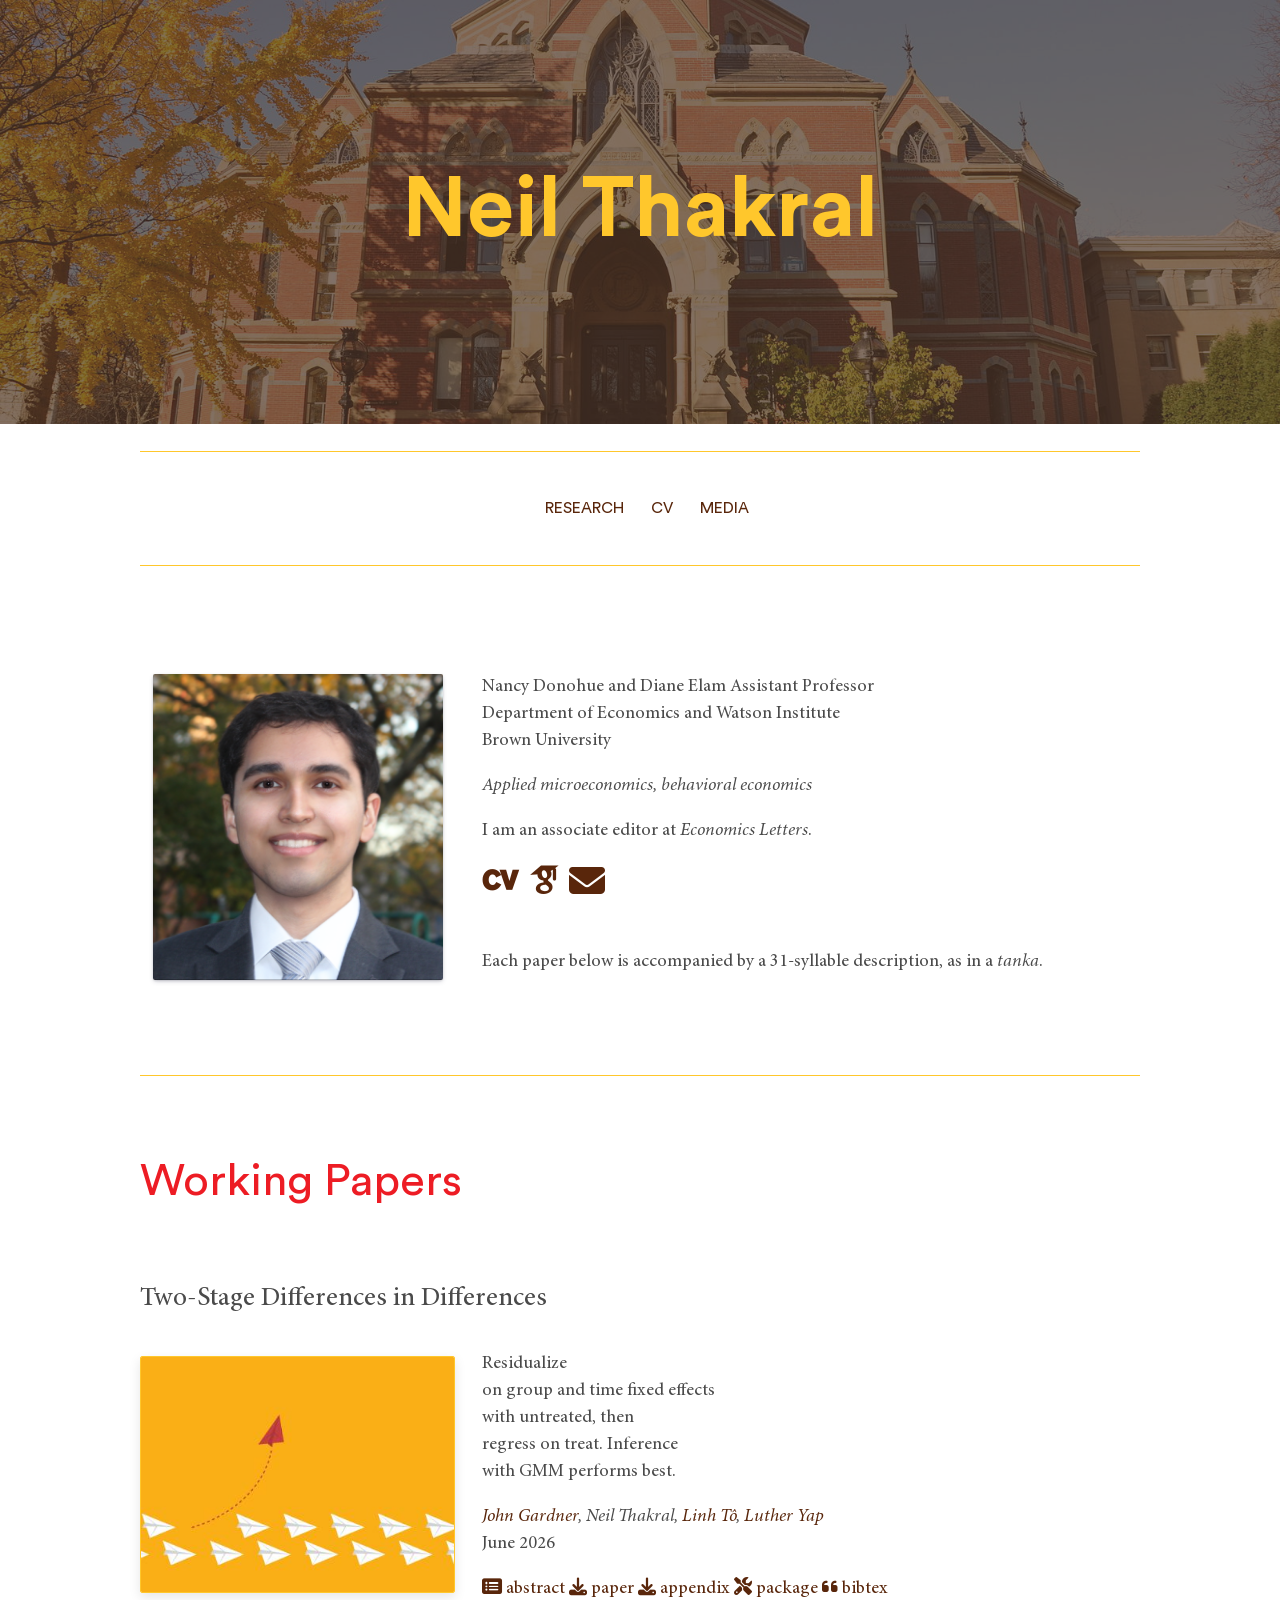
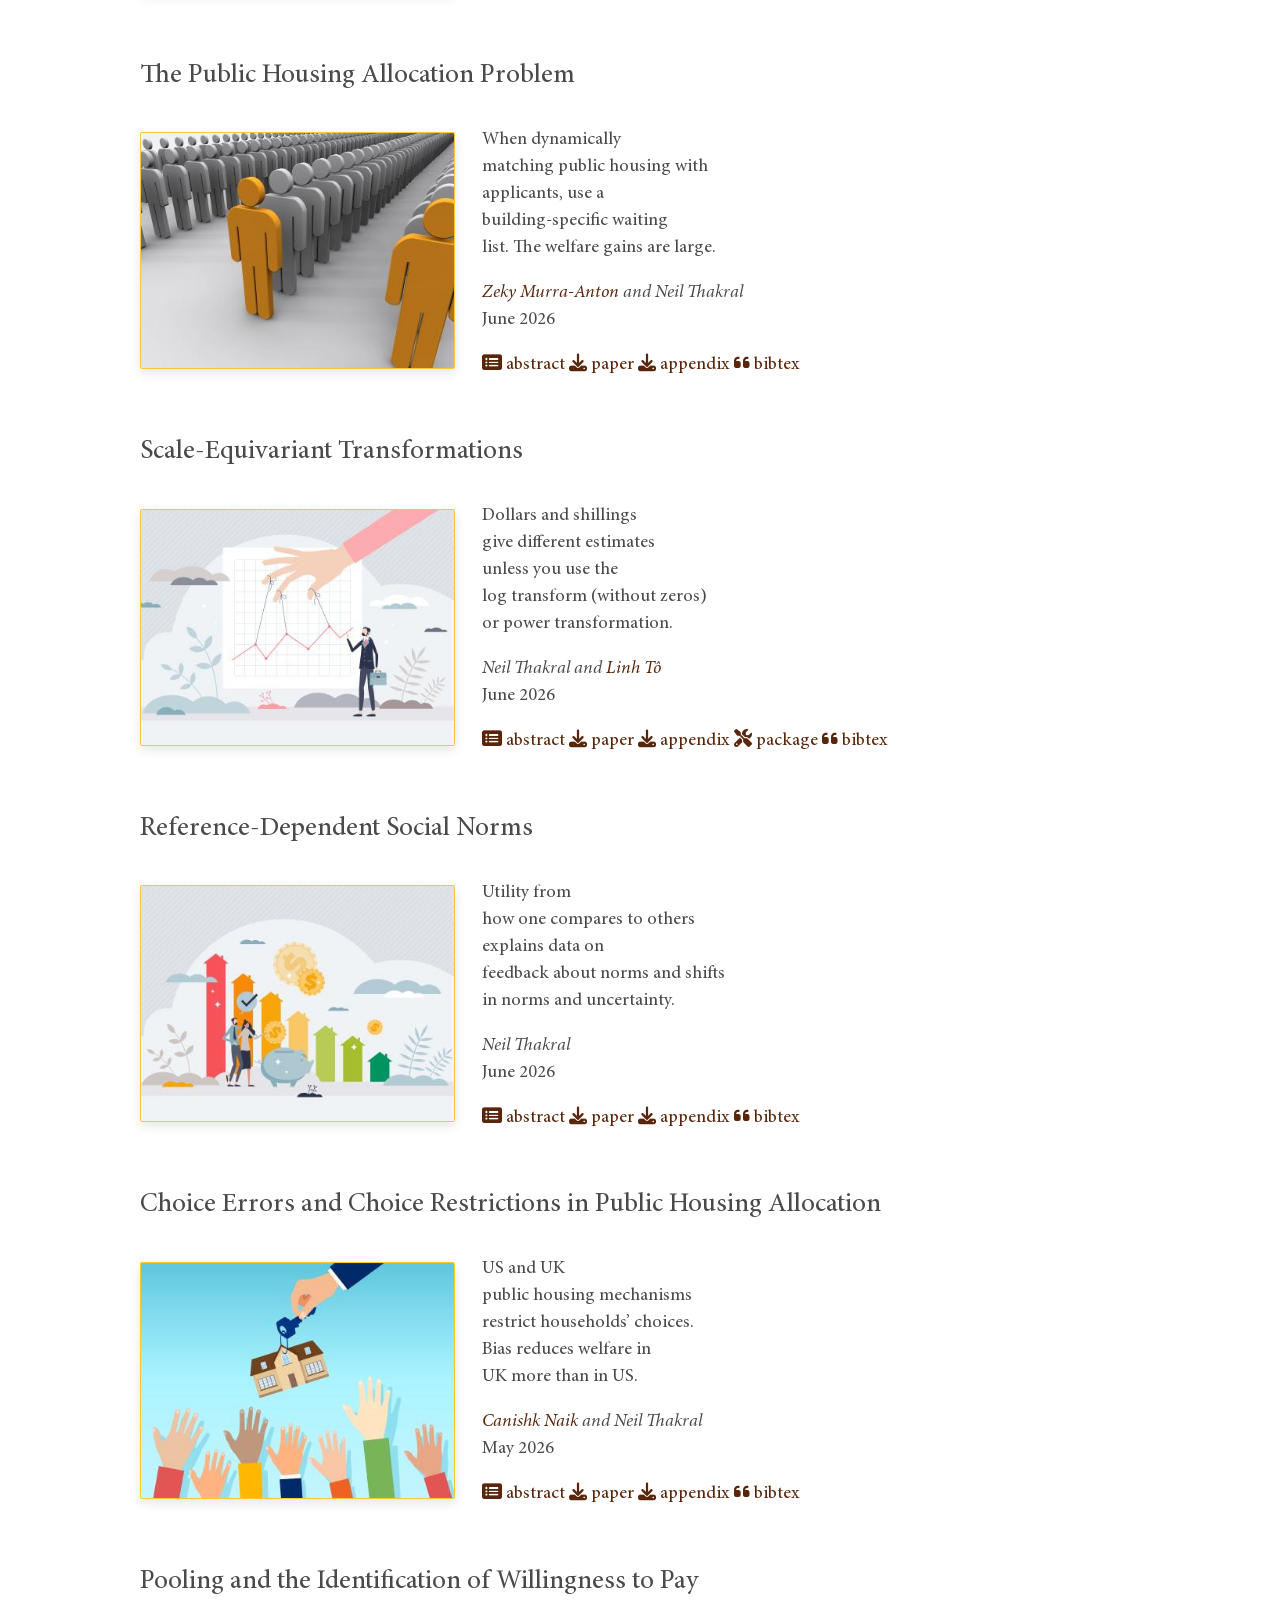
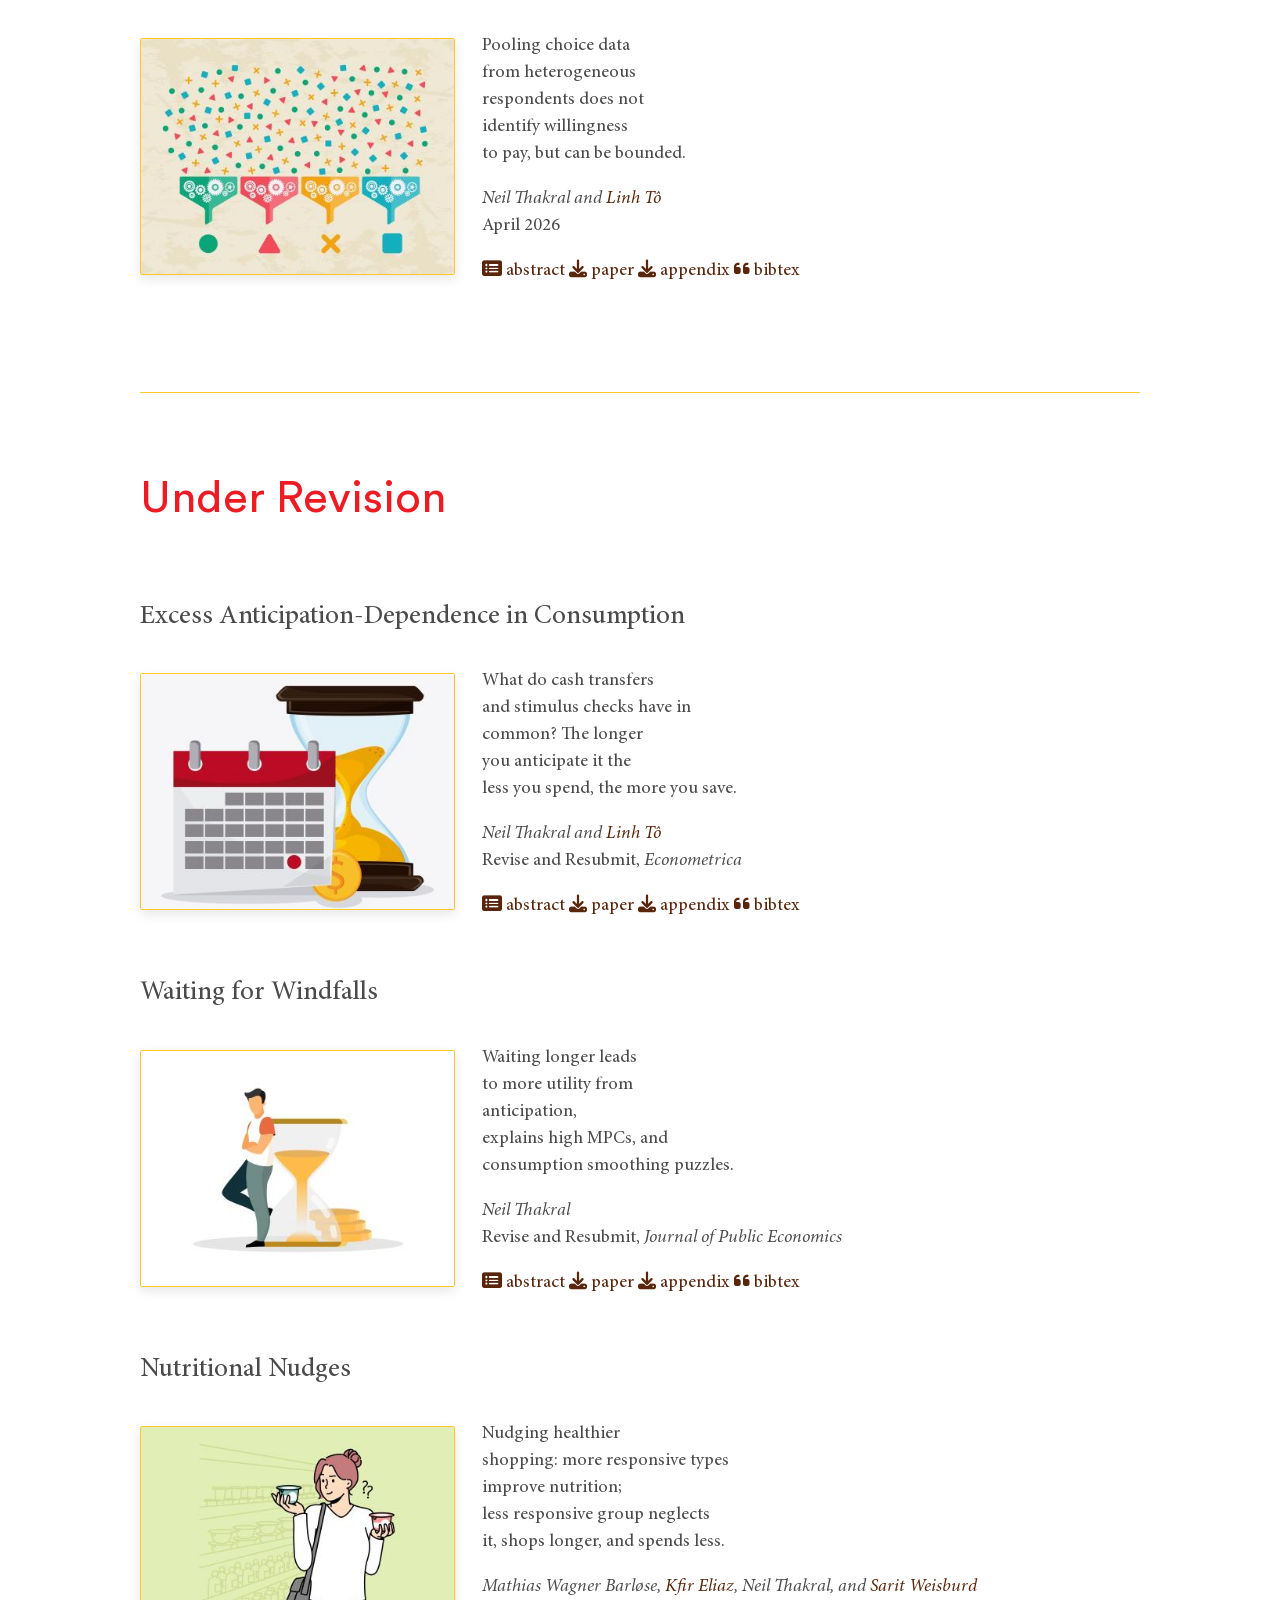
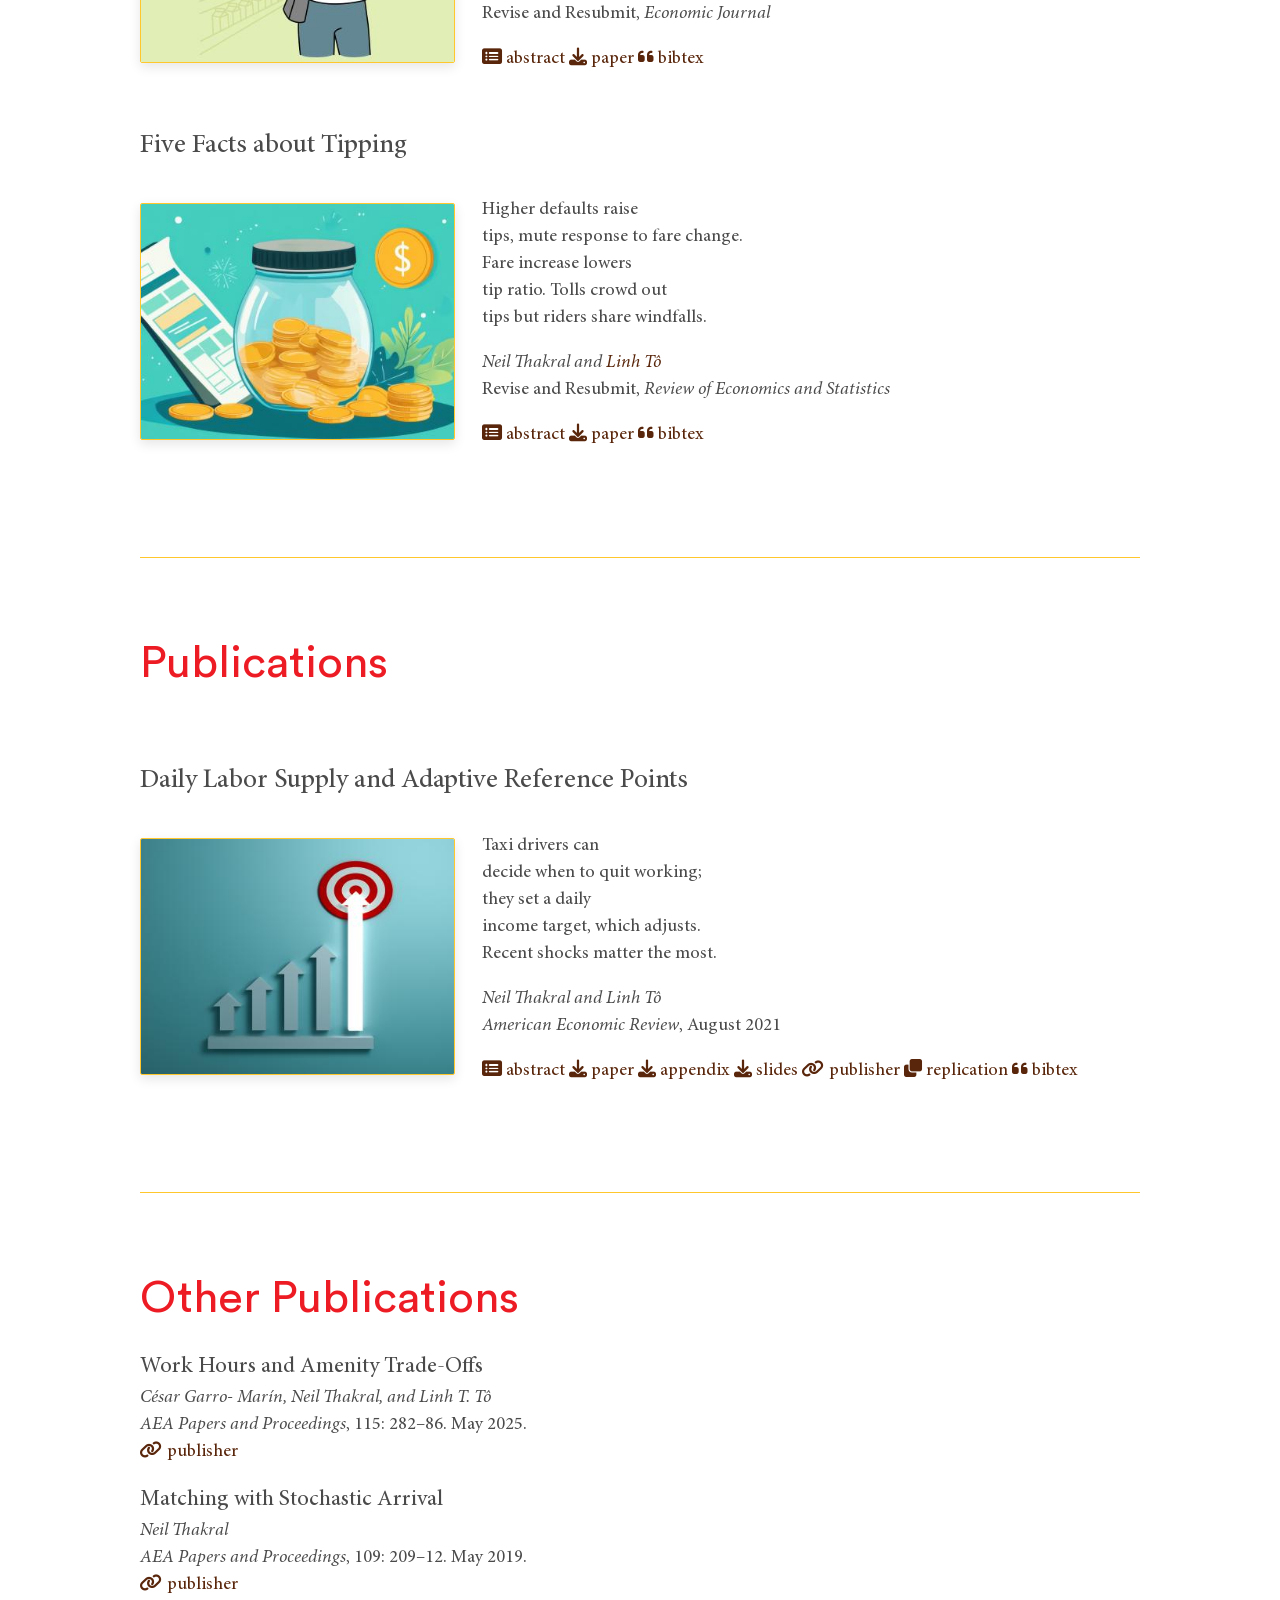
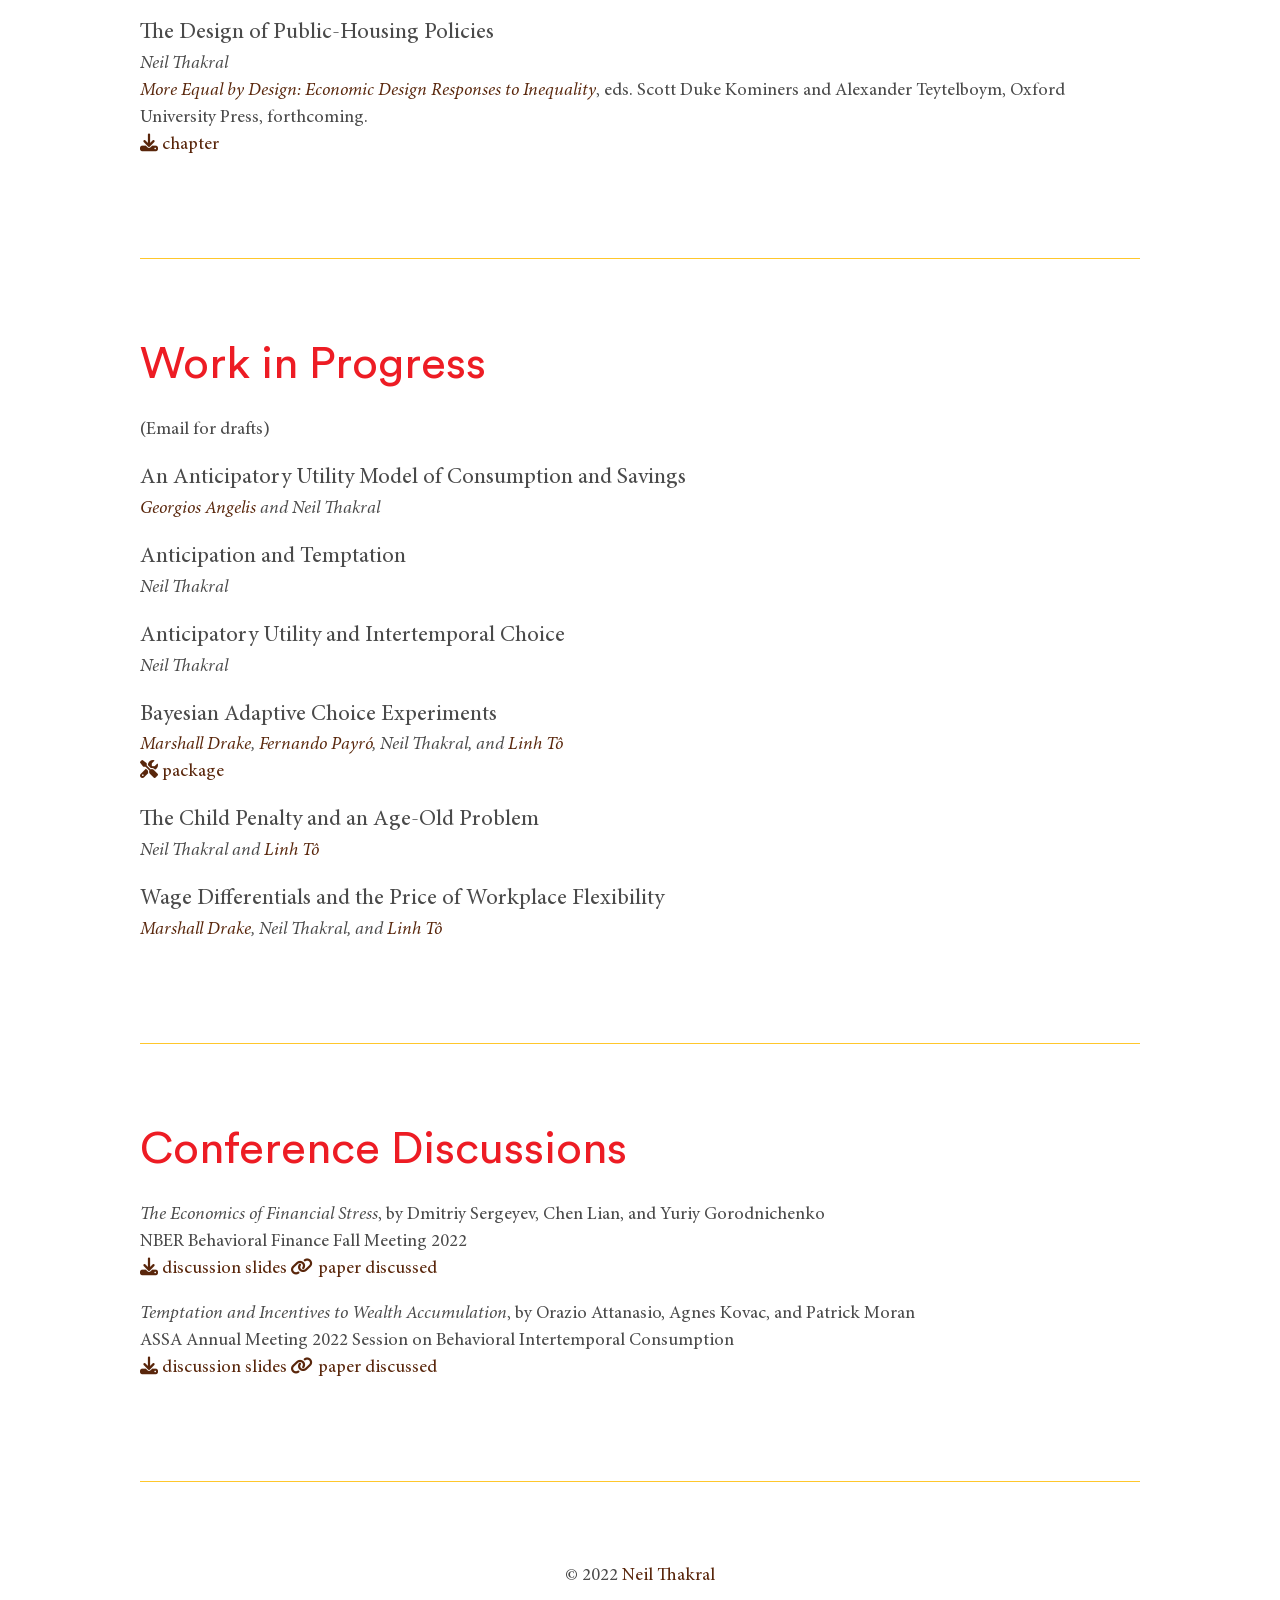
==== commit 7c473abf: "Update temptate author" ====
--- a/index.html
+++ b/index.html
@@ -2129,7 +2129,7 @@
 <p><em><a href="https://www.georgiosangelis.com/">Georgios Angelis</a> and Neil Thakral</em></p>
 
 <h5>Anticipation and Temptation</h5>
-<p><em>Neil Thakral and <a href="https://linh.to/">Linh Tô</a></em></p>
+<p><em>Neil Thakral</em></p>
 
 <h5>Anticipatory Utility and Intertemporal Choice</h5>
 <p><em>Neil Thakral</em></p>
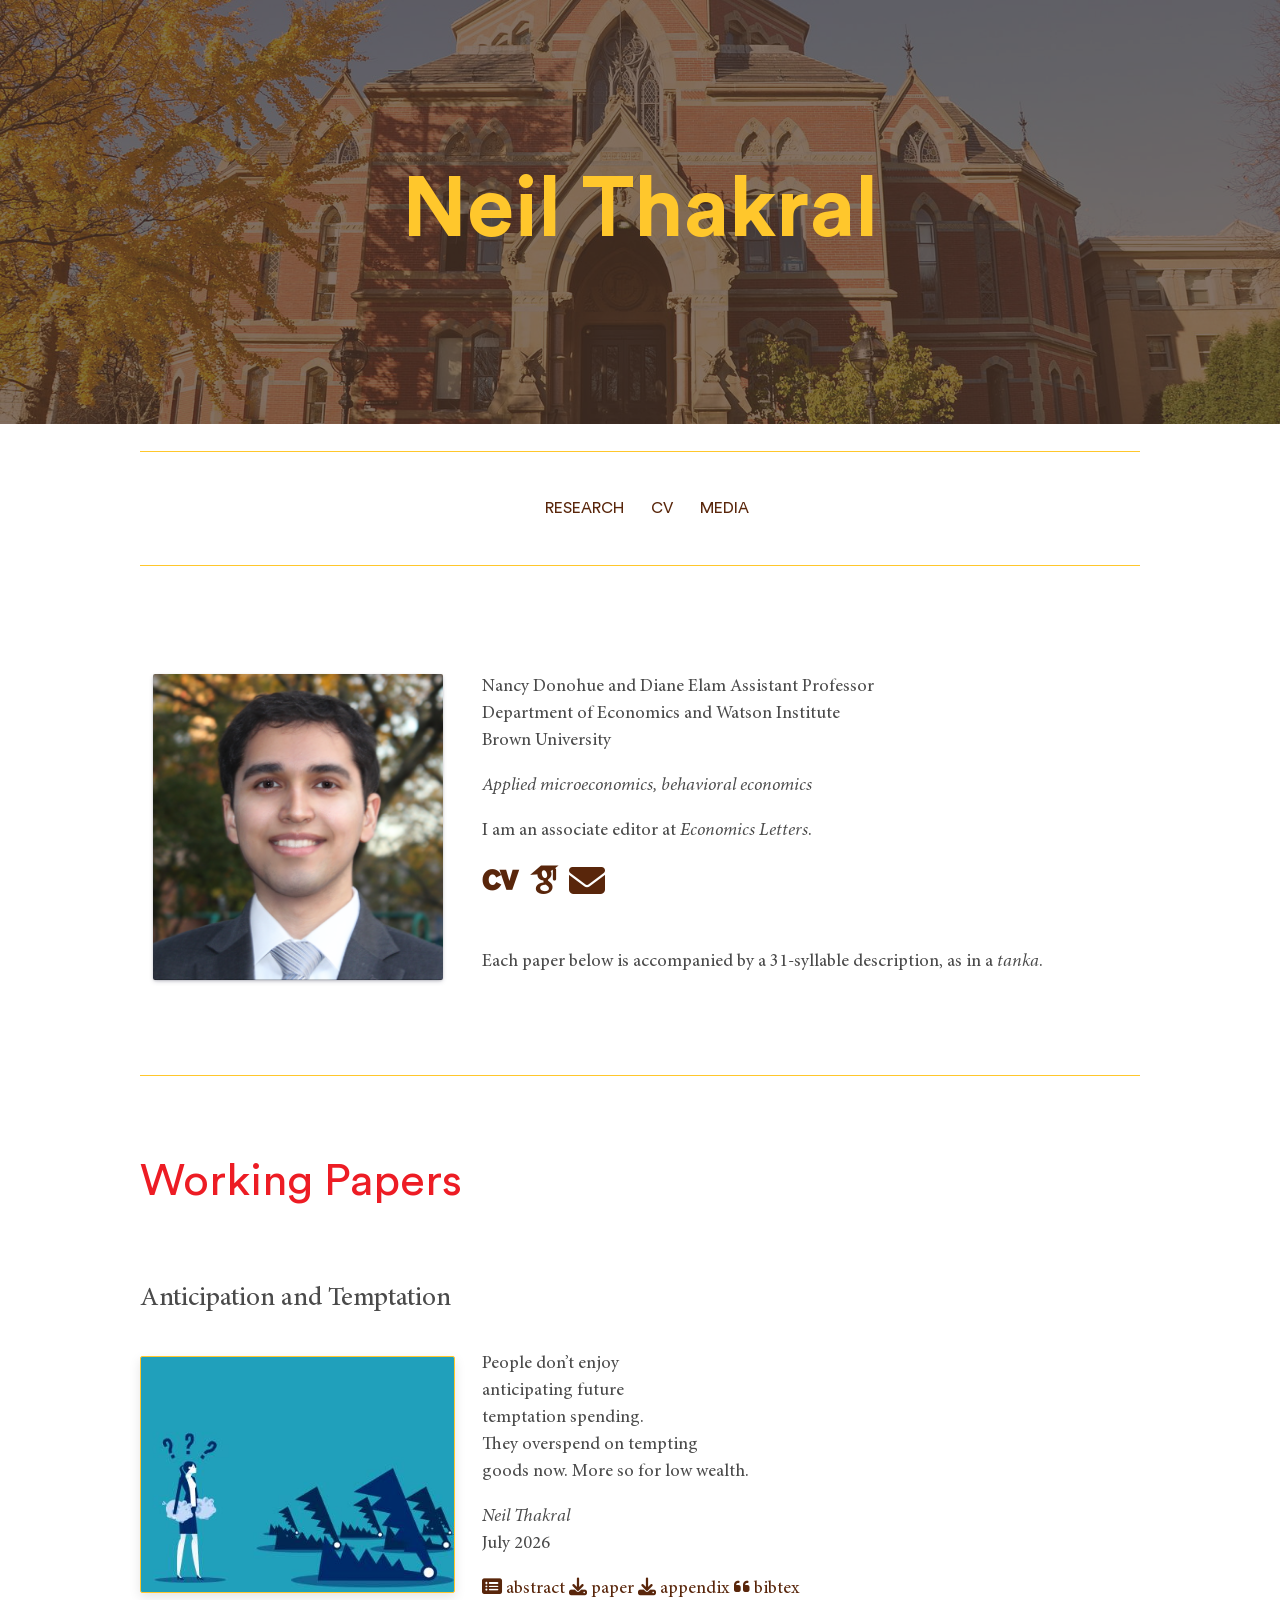
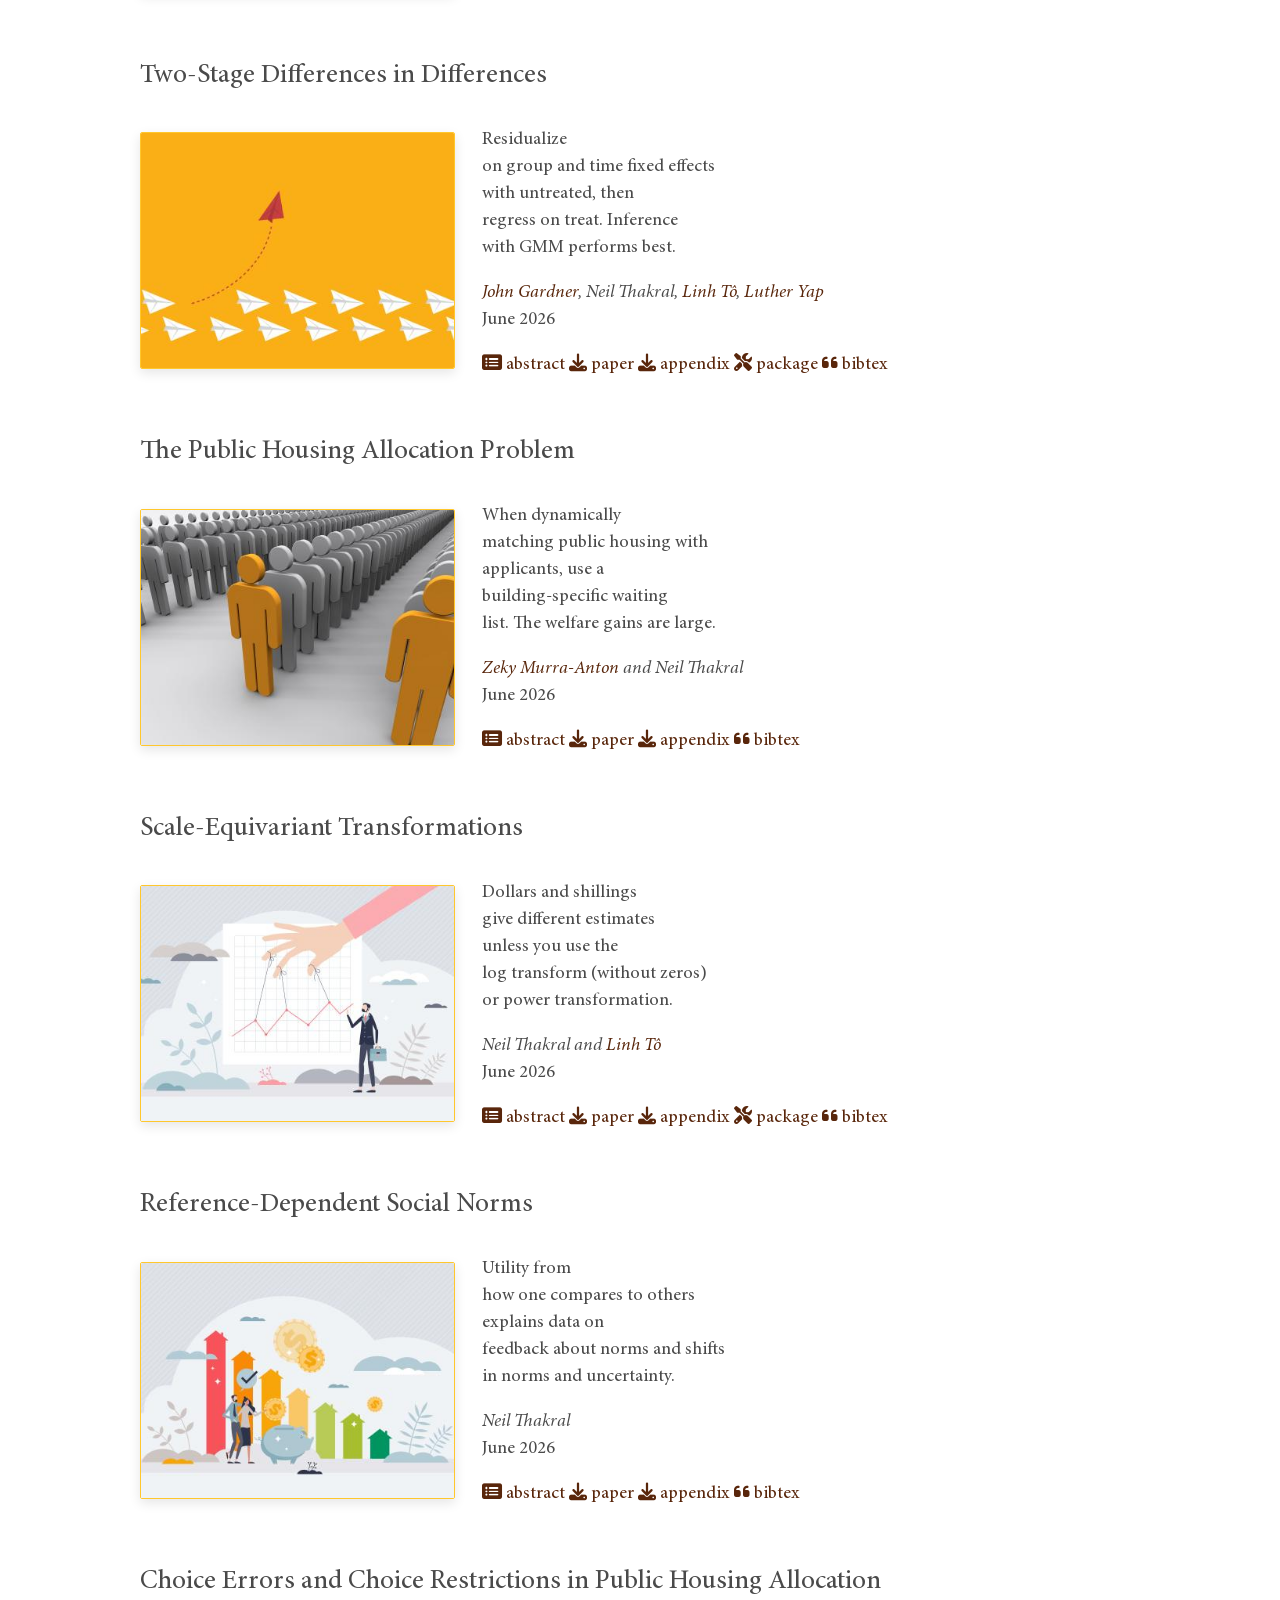
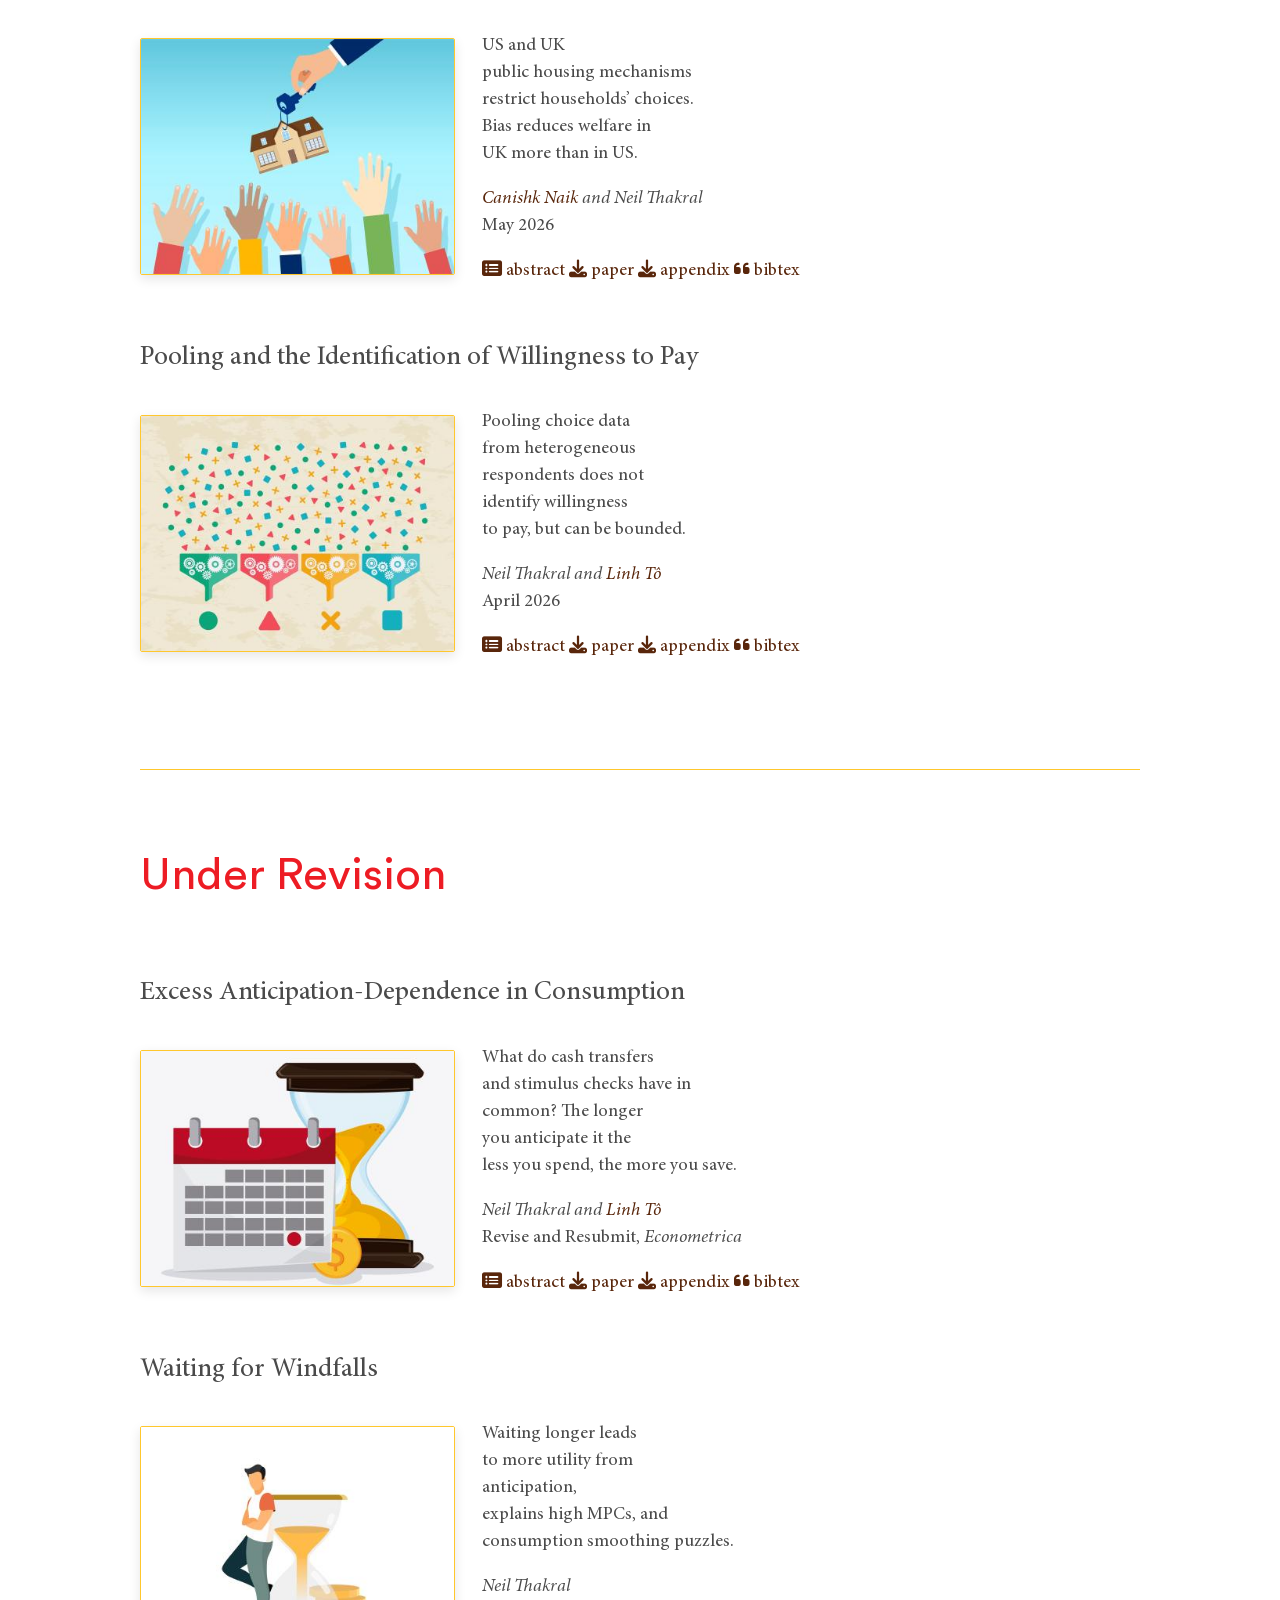
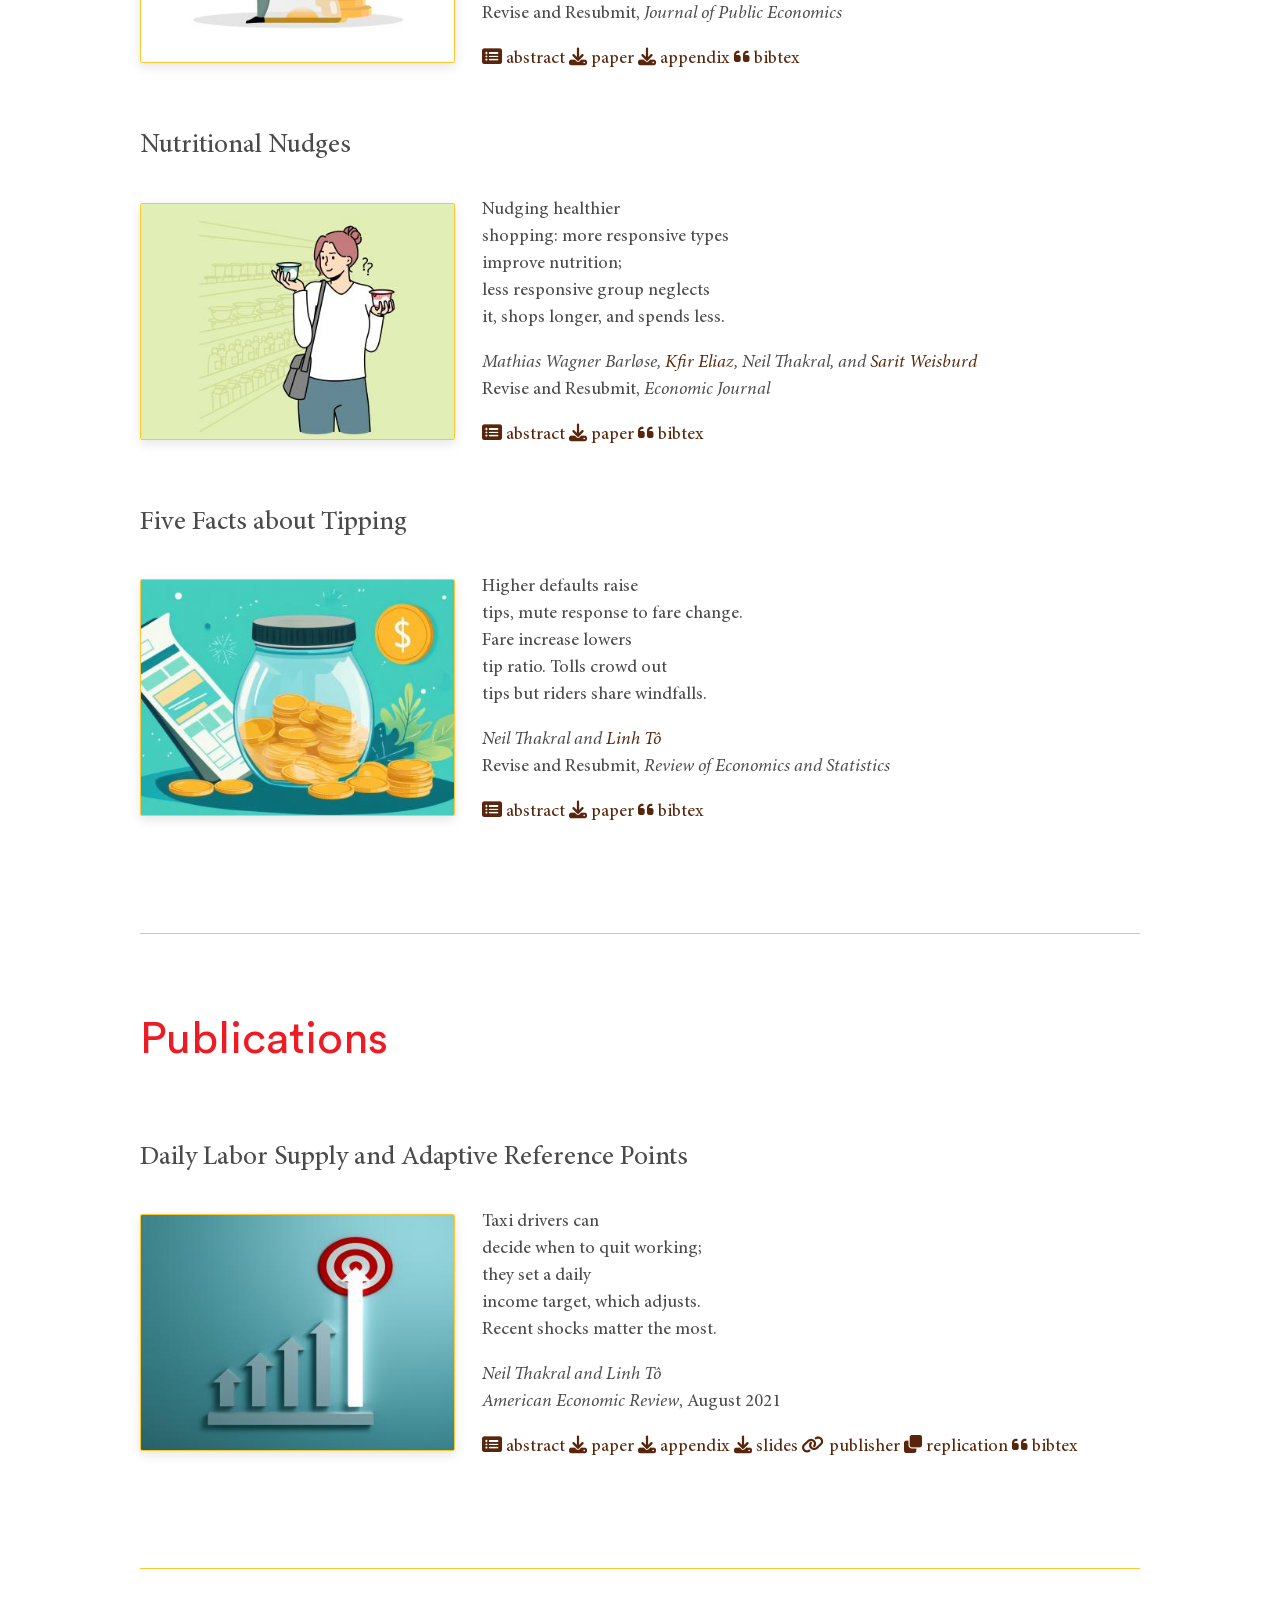
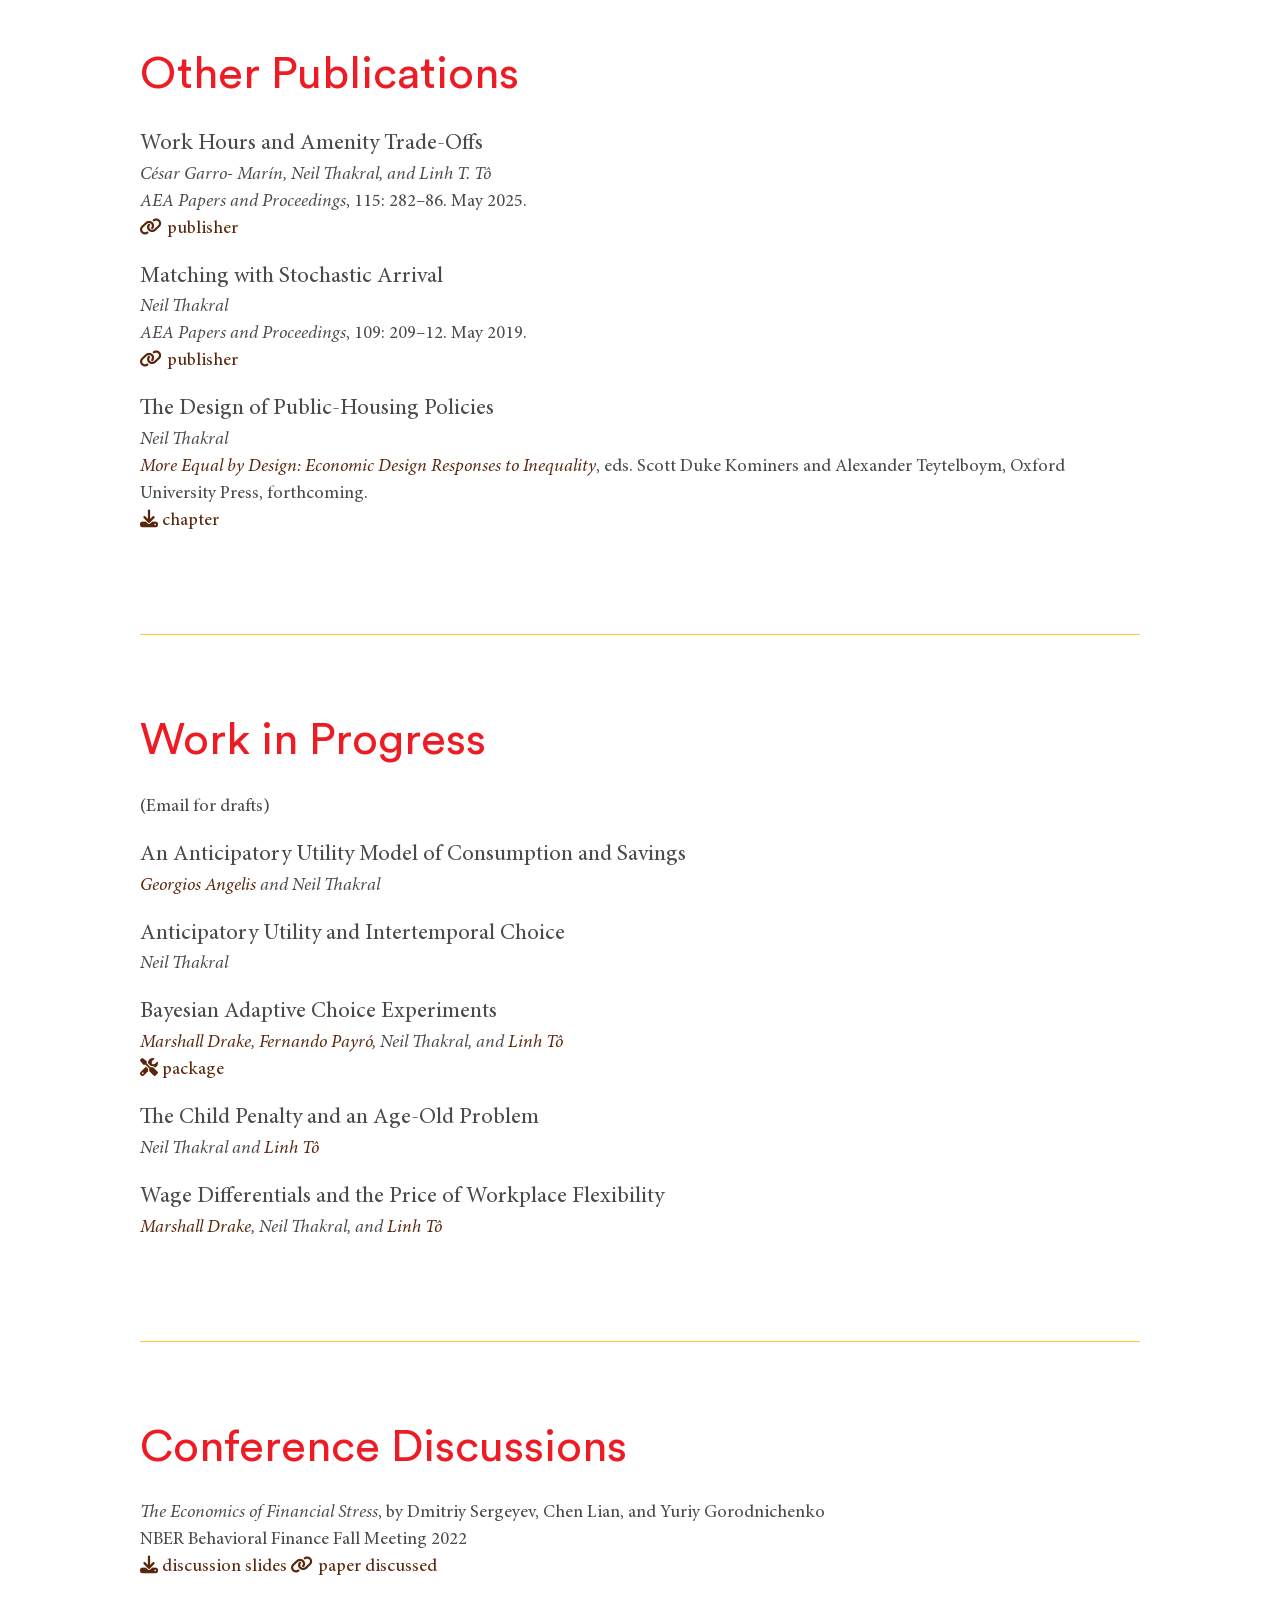
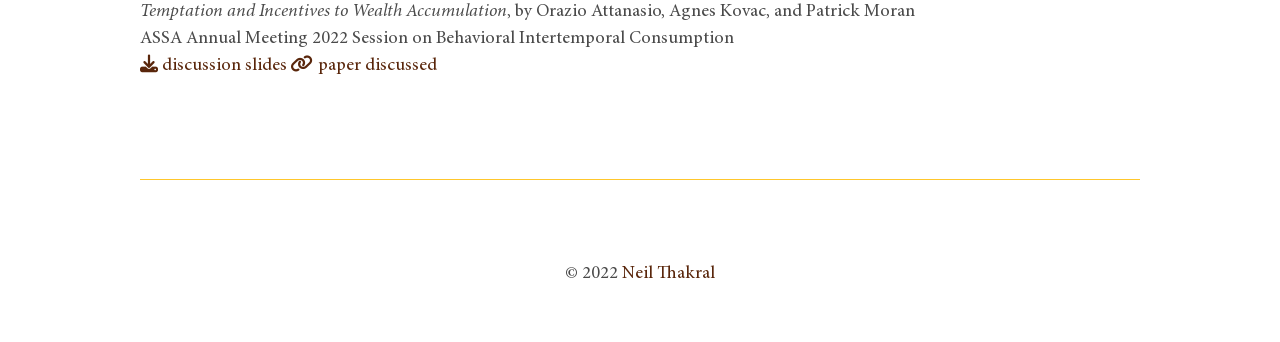
==== commit 49977c95: "Add temptation paper" ====
--- a/index.html
+++ b/index.html
@@ -2,7 +2,7 @@
 <html lang="en-us">
 
     <head>
-	<meta name="generator" content="Hugo 0.163.3">
+	<meta name="generator" content="Hugo 0.164.0">
         
       <script async src="https://www.googletagmanager.com/gtag/js?id=G-1NZS7SWBW9"></script>
       <script>
@@ -230,6 +230,166 @@
                 
                 <div class="markdown has-text-left">
                     <p> </p>
+
+
+
+
+
+
+<div class="markdown has-text-left">
+<h4>
+    Anticipation and Temptation
+</h4>
+</div>
+
+
+<div class="columns">
+    <div class="column column-left is-one-third is-three-fifths-mobile is-offset-one-fifth-mobile is-centered">
+        
+            <a href= files/papers/temptation.pdf>
+                <img class="img-paper-responsive" src="/img/papers/temptation_hu_985361738c91e09b.jpeg">
+            </a>
+        
+    </div>
+    <div class="markdown column column-right is-vcentered">
+    <p style="font-size:1.5px;"><br></p>
+        <p>People don&rsquo;t enjoy<br>
+anticipating future<br>
+temptation spending.<br>
+They overspend on tempting<br>
+goods now. More so for low wealth.</p>
+<p><em>Neil Thakral</em><br>
+July 2026</p>
+
+
+        
+        
+        
+        
+        
+        
+        
+
+        <a class="bibtexbutton" data-target="#temptationabs">
+            
+            <i class="fa fa-list-alt"></i>&nbsp;abstract
+            
+        </a>
+
+        <div class="modal fade-in fast" id="temptationabs">
+            <div class="modal-background"></div>
+            <div class="modal-card">
+                <header class="modal-card-head">
+                    <p class="modal-card-title">Abstract</p>
+                    <a class="button close is-outlined is-primary is-small is-round">
+                        <span class="icon is-small">
+                            <i class="fa fa-times"></i>
+                        </span>
+                    </a>
+                </header>
+                <div class="modal-card-body markdown">
+                    <p id="text-to-copy">This paper presents a model of temptation based on anticipatory utility. Temptation arises when an earlier self does not affectively anticipate a future consumption episode, which generates surprise utility for the consuming self that the decision-maker does not value prospectively. The resulting time-inconsistent preferences generate temptation spending shares that decrease with wealth and a behavioral poverty trap. Timing and planning provide soft self-control by allowing future non-temptation consumption to be anticipated before resources become liquid, while income risk raises temptation spending by preventing decision-makers from enjoying the anticipation of non-temptation consumption. Commitment devices provide hard self-control by determining how much future liquidity remains exposed to temptation from intervening selves. The interaction between anticipation and liquidity generates substitutability between soft and hard self-control and delivers implications for payment timing and frequency and the design of commitment devices.</p>
+                </div>
+                <footer class="modal-card-foot">
+                    <a class="button is-outlined is-primary is-rounded js-copy-cite">
+                        
+                        <span class="icon is-small">
+                            <i class="fa fa-copy"></i>
+                        </span>
+                        
+                        <span>Copy</span>
+                    </a>
+                    
+                </footer>
+            </div>
+        </div>
+        
+
+
+        
+        
+            
+            <a href=files/papers/temptation.pdf><i class="fa fa-download"></i>&nbsp;paper</a>
+            
+        
+        
+            
+            <a href=files/papers/temptation_appendix.pdf><i class="fa fa-download"></i>&nbsp;appendix</a>
+            
+        
+        
+        
+        
+        
+        
+        
+        
+        
+        
+        
+        
+        
+        
+
+        
+            
+            
+            
+            
+            
+            
+
+            <a class="bibtexbutton" data-target="#temptationbib">
+                
+                <i class="fa fa-quote-left"></i>&nbsp;bibtex
+                
+            </a>
+
+            <div class="modal fade-in fast" id="temptationbib">
+                <div class="modal-background"></div>
+                <div class="modal-card">
+                    <header class="modal-card-head">
+                        <p class="modal-card-title">BibTeX</p>
+                        <a class="button close is-outlined is-primary is-small is-round">
+                            <span class="icon is-small">
+                                <i class="fa fa-times"></i>
+                            </span>
+                        </a>
+                    </header>
+                    <div class="modal-card-body markdown">
+                        <pre><code id="text-to-copy">@article{thakral2026anticipation,
+  title={Anticipation and Temptation},
+  author={Thakral, Neil},
+  journal={Mimeo},
+  year={2026}
+}
+</code></pre>
+                    </div>
+                    <footer class="modal-card-foot">
+                        <a class="button is-outlined is-primary is-rounded js-copy-cite">
+                            
+                            <span class="icon is-small">
+                                <i class="fa fa-copy"></i>
+                            </span>
+                            
+                            <span>Copy</span>
+                        </a>
+                        <a class="button is-outlined is-primary is-rounded" href="/files/bib/temptation.bib" download="temptation.bib">
+                            
+                            <span class="icon is-small">
+                                <i class="fa fa-download"></i>
+                            </span>
+                            
+                            <span>Download</span>
+                        </a>
+                    </footer>
+                </div>
+            </div>
+        
+
+    </div>
+</div>
+
 
 
 
@@ -2128,9 +2288,6 @@
 <h5>An Anticipatory Utility Model of Consumption and Savings</h5>
 <p><em><a href="https://www.georgiosangelis.com/">Georgios Angelis</a> and Neil Thakral</em></p>
 
-<h5>Anticipation and Temptation</h5>
-<p><em>Neil Thakral</em></p>
-
 <h5>Anticipatory Utility and Intertemporal Choice</h5>
 <p><em>Neil Thakral</em></p>
 
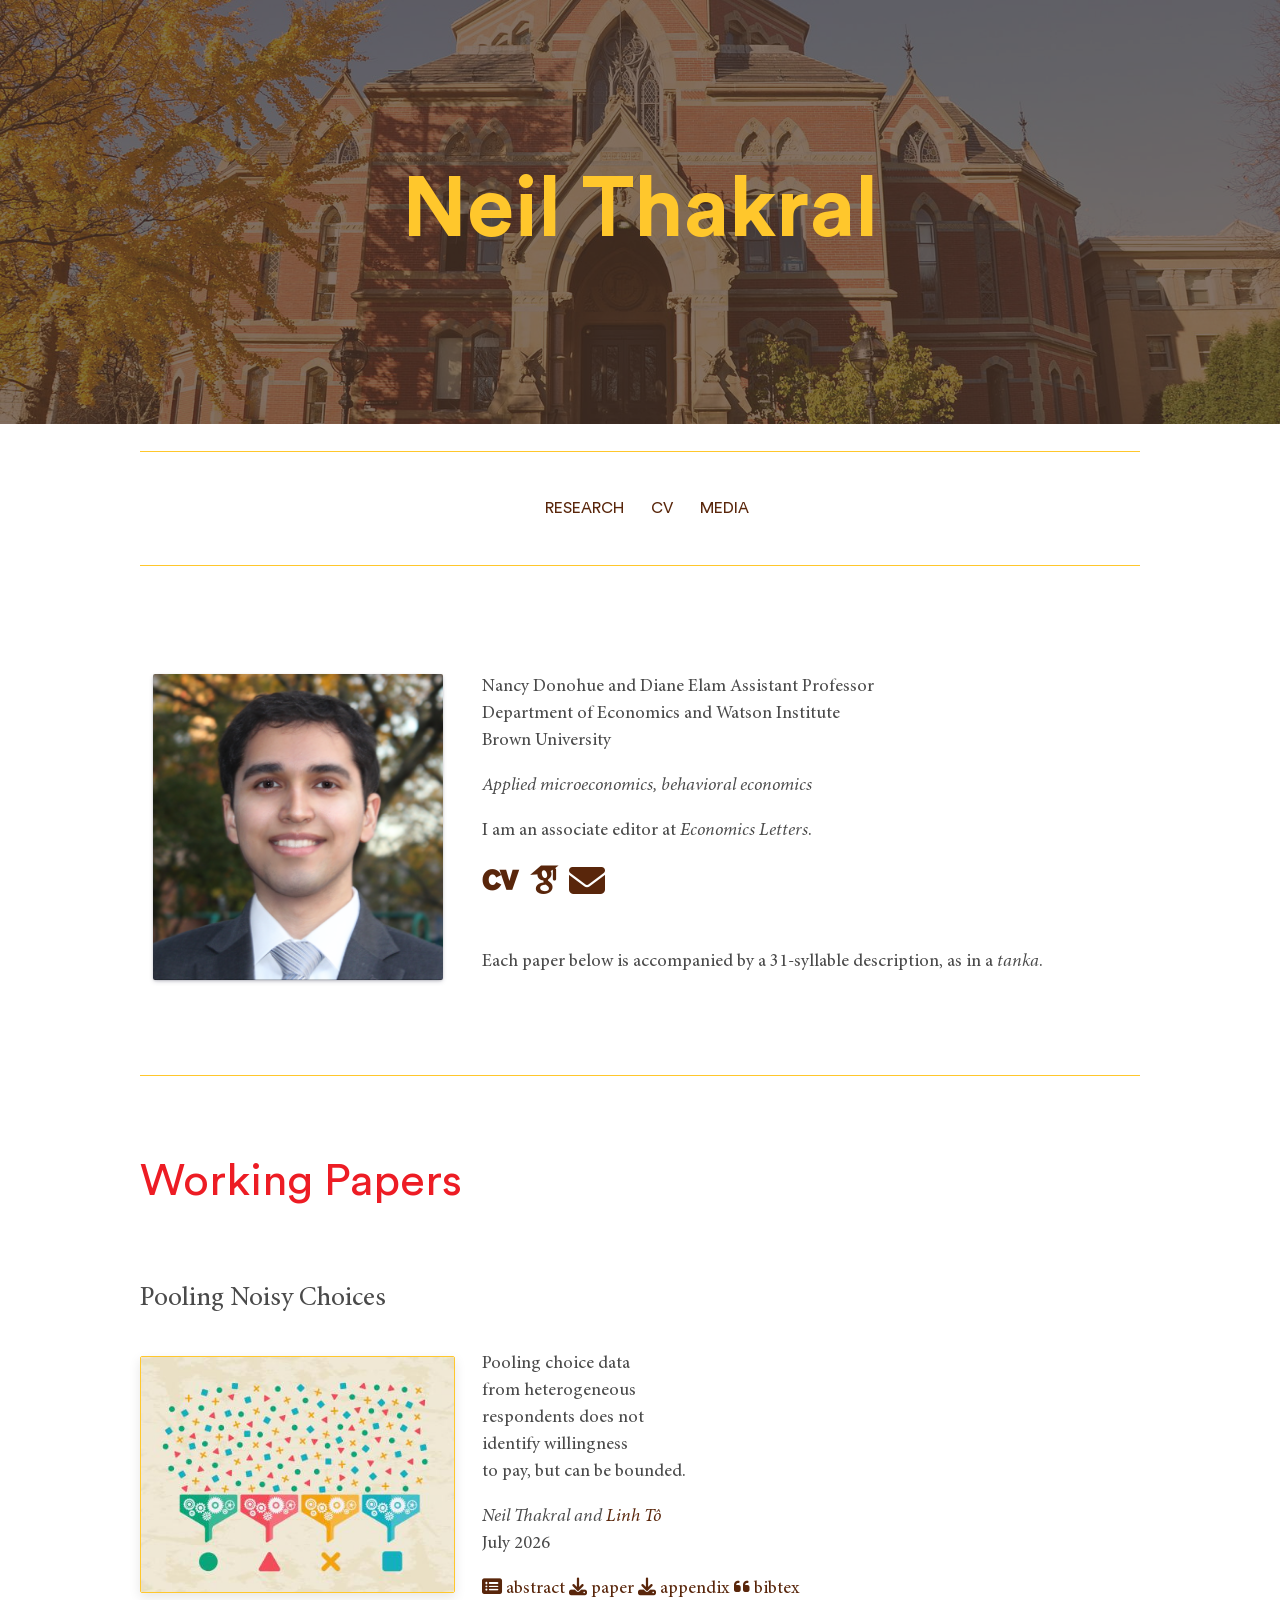
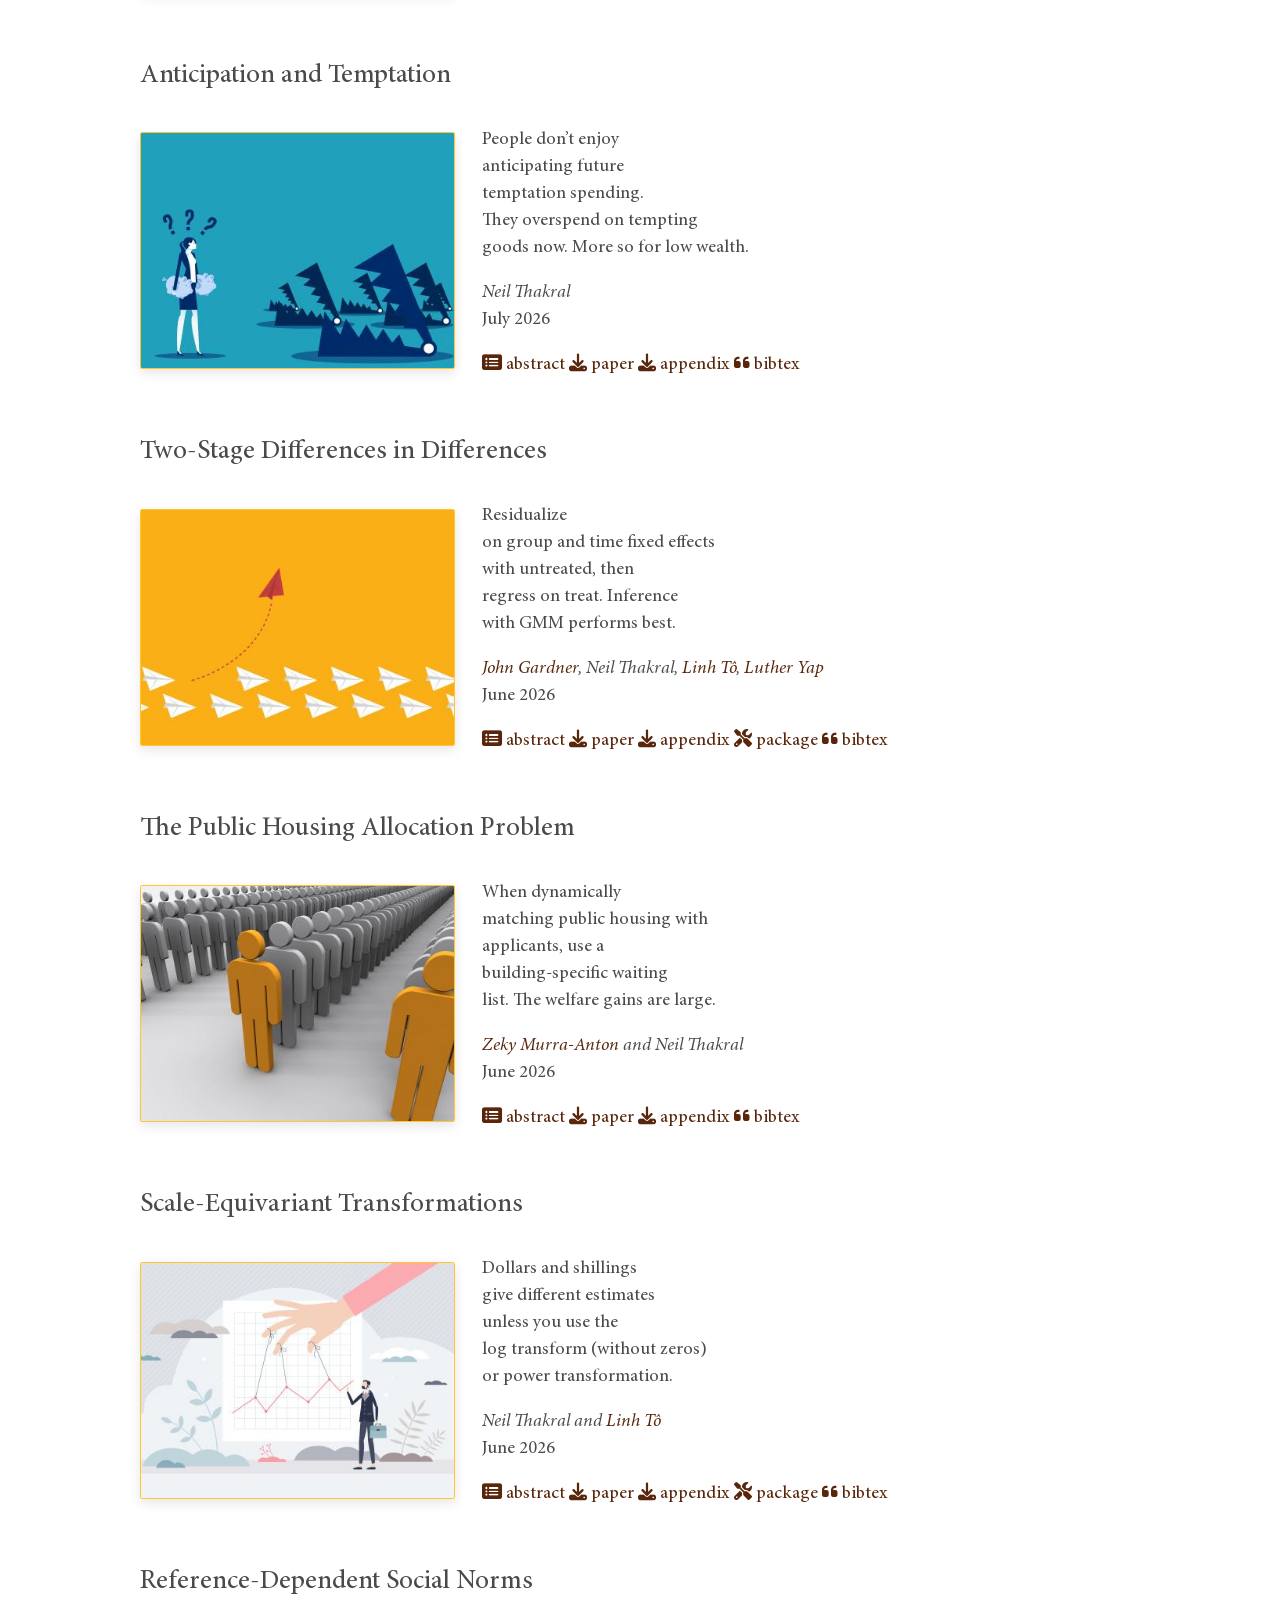
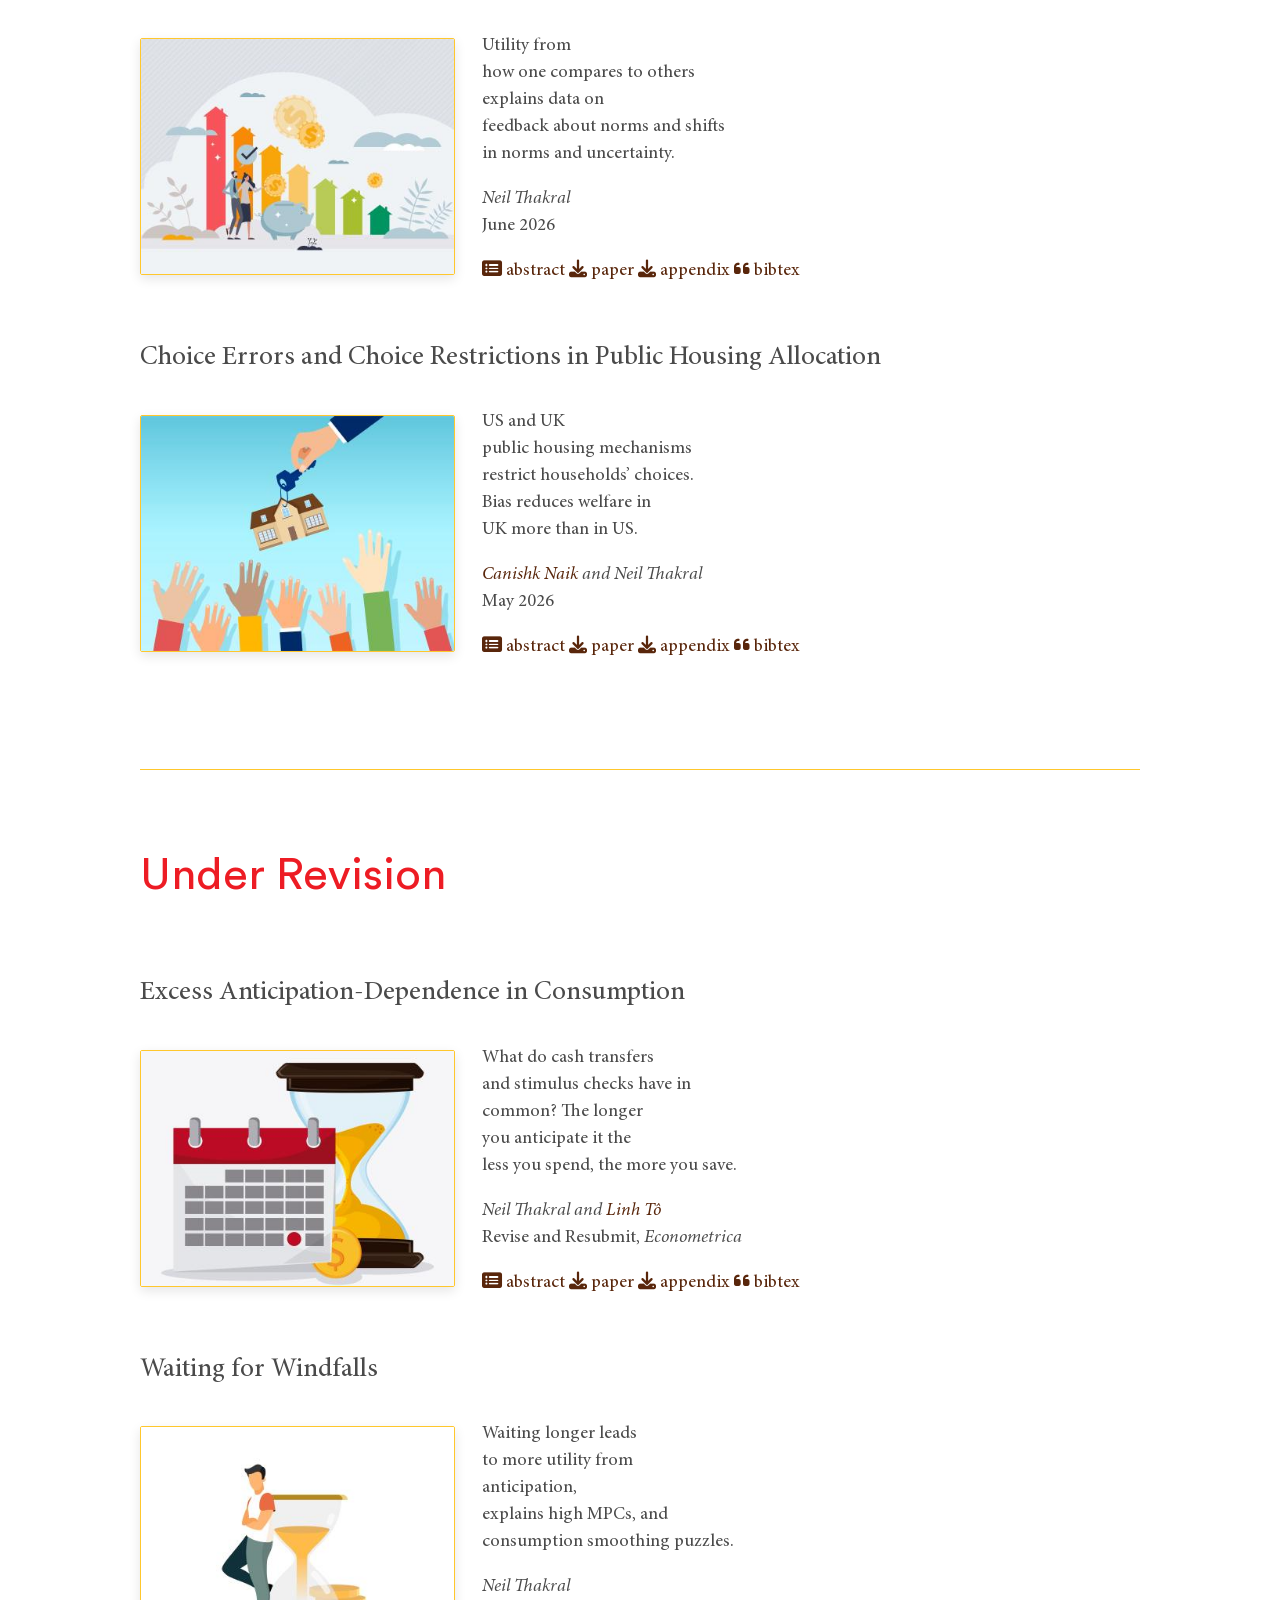
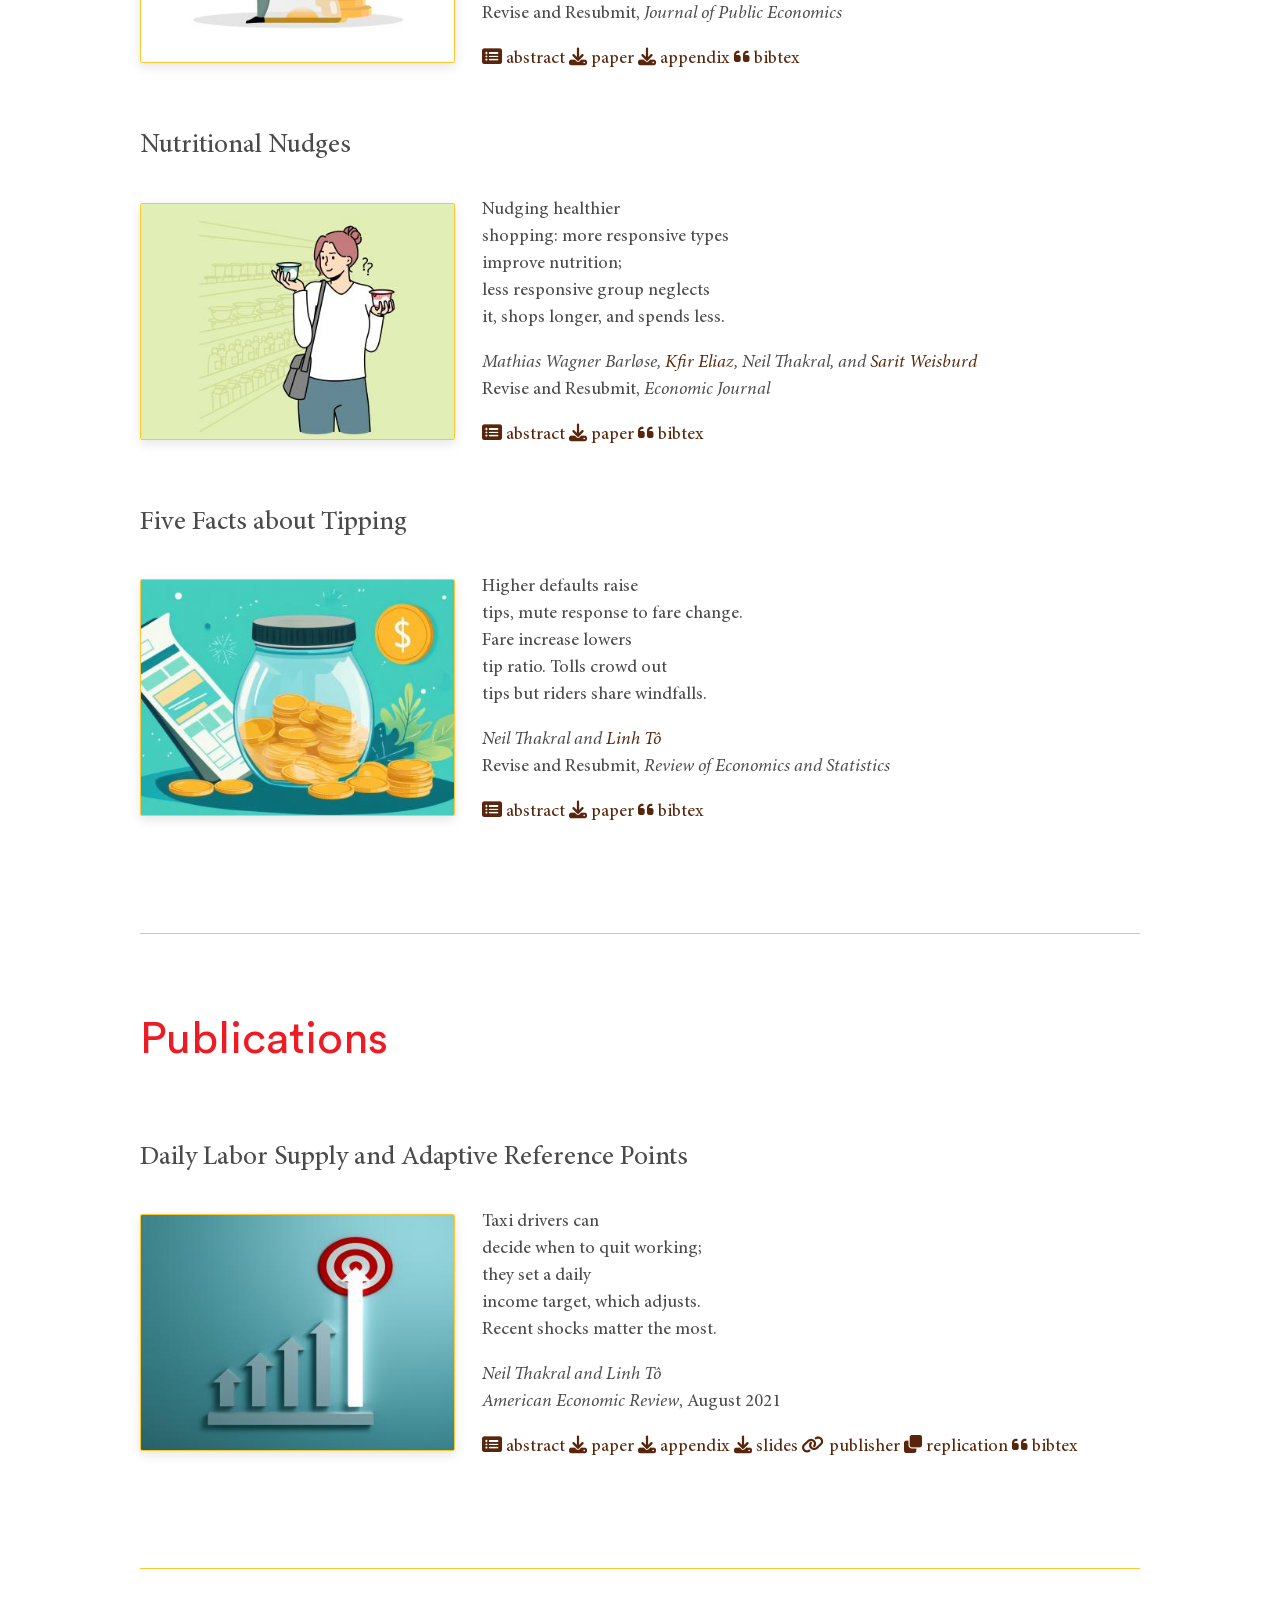
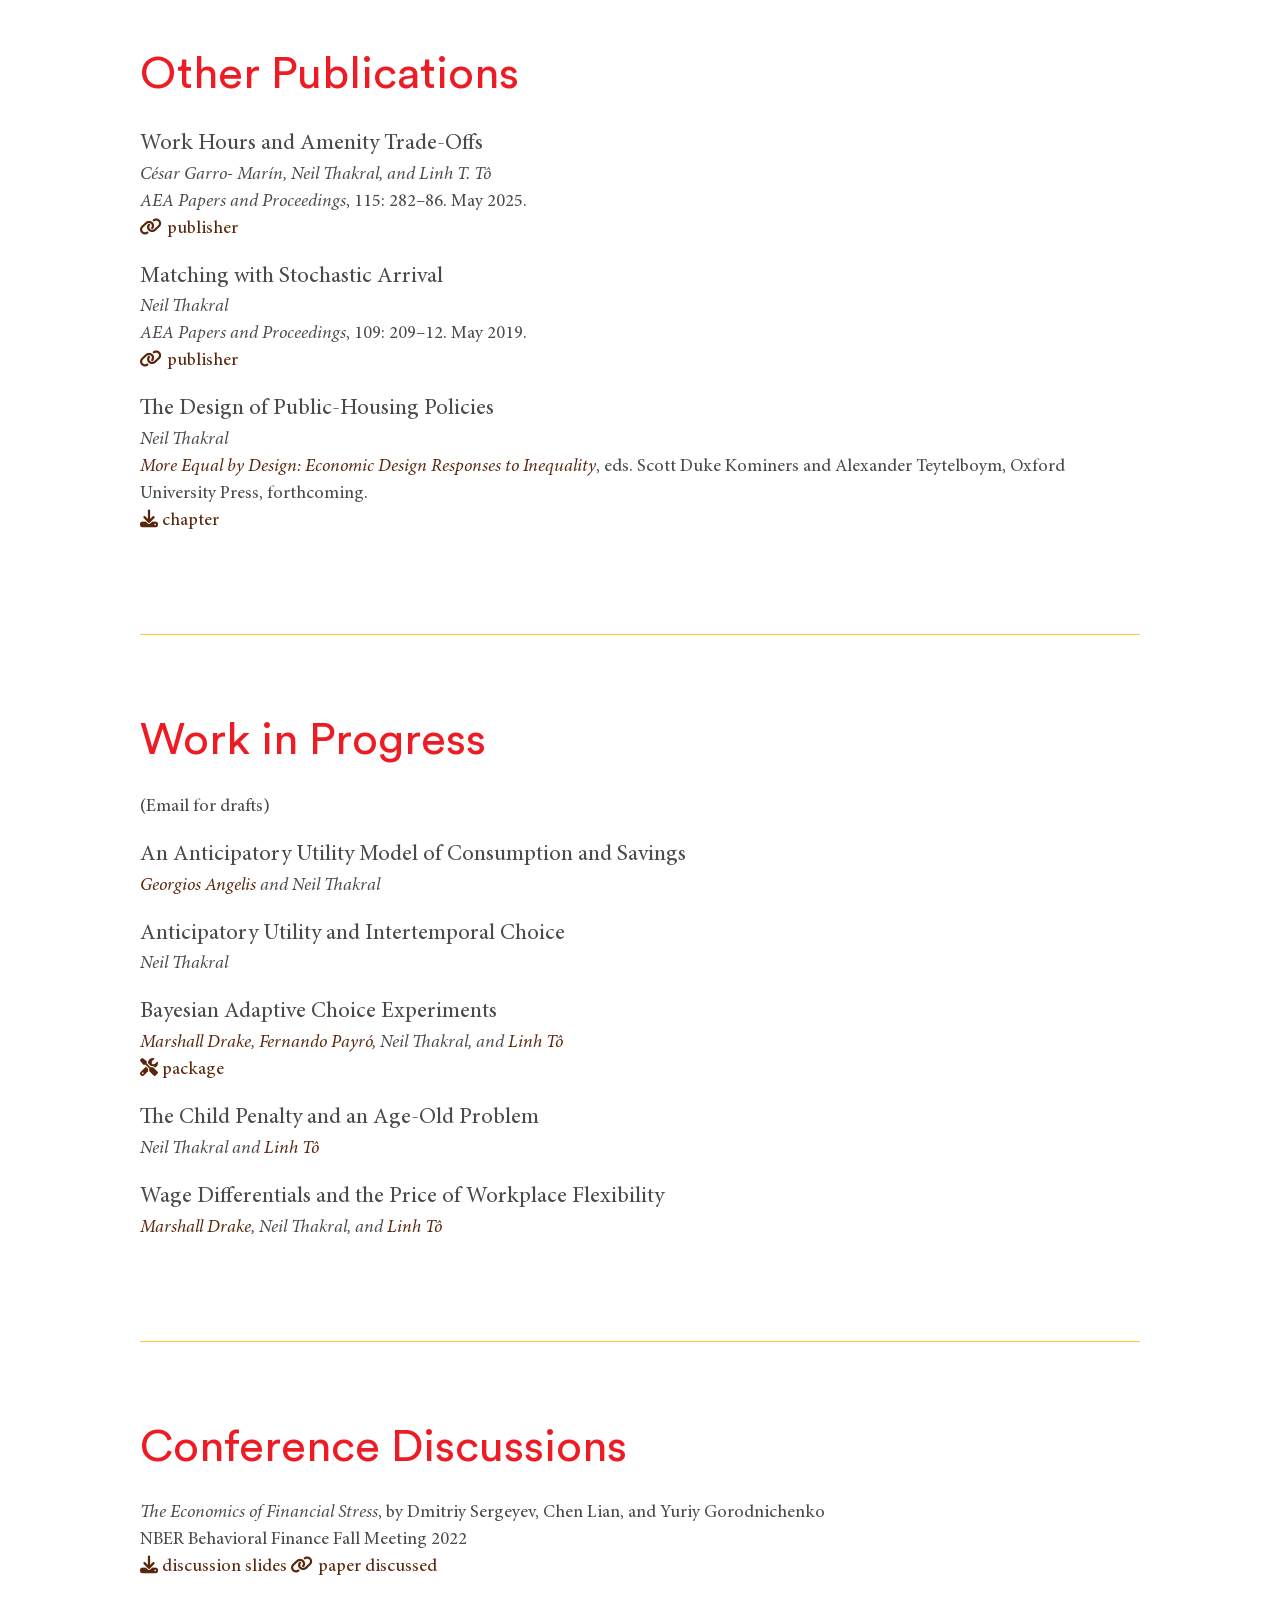
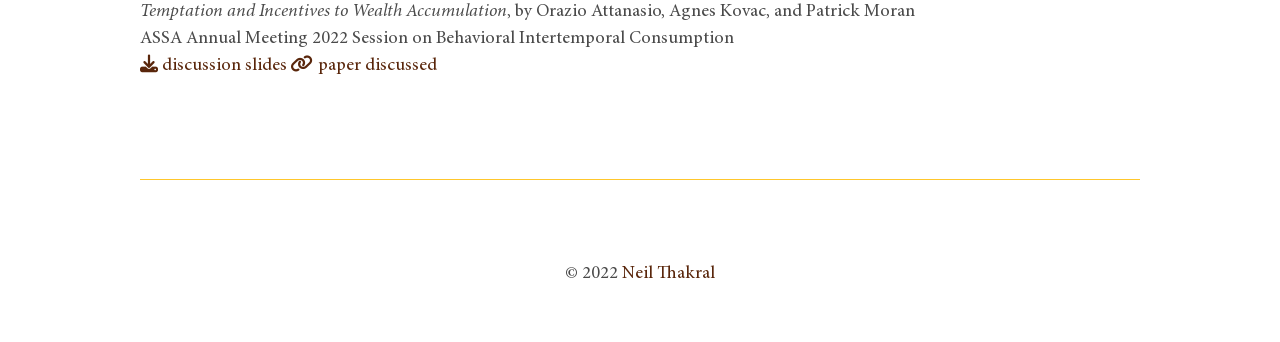
==== commit 5cff7afb: "Add finished draft of pooling" ====
--- a/index.html
+++ b/index.html
@@ -2,7 +2,7 @@
 <html lang="en-us">
 
     <head>
-	<meta name="generator" content="Hugo 0.164.0">
+	<meta name="generator" content="Hugo 0.163.3">
         
       <script async src="https://www.googletagmanager.com/gtag/js?id=G-1NZS7SWBW9"></script>
       <script>
@@ -238,6 +238,166 @@
 
 <div class="markdown has-text-left">
 <h4>
+    Pooling Noisy Choices
+</h4>
+</div>
+
+
+<div class="columns">
+    <div class="column column-left is-one-third is-three-fifths-mobile is-offset-one-fifth-mobile is-centered">
+        
+            <a href= files/papers/pooling.pdf>
+                <img class="img-paper-responsive" src="/img/papers/pooling_hu_aeaaf4a87a8c2a91.jpeg">
+            </a>
+        
+    </div>
+    <div class="markdown column column-right is-vcentered">
+    <p style="font-size:1.5px;"><br></p>
+        <p>Pooling choice data<br>
+from heterogeneous<br>
+respondents does not<br>
+identify willingness<br>
+to pay, but can be bounded.</p>
+<p><em>Neil Thakral and <a href="https://linh.to/">Linh Tô</a></em><br>
+July 2026</p>
+
+
+        
+        
+        
+        
+        
+        
+        
+
+        <a class="bibtexbutton" data-target="#poolingabs">
+            
+            <i class="fa fa-list-alt"></i>&nbsp;abstract
+            
+        </a>
+
+        <div class="modal fade-in fast" id="poolingabs">
+            <div class="modal-background"></div>
+            <div class="modal-card">
+                <header class="modal-card-head">
+                    <p class="modal-card-title">Abstract</p>
+                    <a class="button close is-outlined is-primary is-small is-round">
+                        <span class="icon is-small">
+                            <i class="fa fa-times"></i>
+                        </span>
+                    </a>
+                </header>
+                <div class="modal-card-body markdown">
+                    <p id="text-to-copy">This paper studies what pooled binary-choice data reveal about stable individual preferences. Pooling choices across heterogeneous individuals creates an identification problem: it results in a distribution of shock-contaminated valuations. Thus, for example, the price at which the pooled choice probability equals one-half can be arbitrarily far from median WTP. With finitely many prices, we derive bounds for mean WTP and quantiles under restrictions on shocks and tails. Using data on the value of non-work time, the bounds are tight enough to exclude several pooled-logit and mixed-logit estimates. Changes in experimental design can lead to arbitrary changes in pooled-logit-implied WTP estimates.</p>
+                </div>
+                <footer class="modal-card-foot">
+                    <a class="button is-outlined is-primary is-rounded js-copy-cite">
+                        
+                        <span class="icon is-small">
+                            <i class="fa fa-copy"></i>
+                        </span>
+                        
+                        <span>Copy</span>
+                    </a>
+                    
+                </footer>
+            </div>
+        </div>
+        
+
+
+        
+        
+            
+            <a href=files/papers/pooling.pdf><i class="fa fa-download"></i>&nbsp;paper</a>
+            
+        
+        
+            
+            <a href=files/papers/pooling_appendix.pdf><i class="fa fa-download"></i>&nbsp;appendix</a>
+            
+        
+        
+        
+        
+        
+        
+        
+        
+        
+        
+        
+        
+        
+        
+
+        
+            
+            
+            
+            
+            
+            
+
+            <a class="bibtexbutton" data-target="#poolingbib">
+                
+                <i class="fa fa-quote-left"></i>&nbsp;bibtex
+                
+            </a>
+
+            <div class="modal fade-in fast" id="poolingbib">
+                <div class="modal-background"></div>
+                <div class="modal-card">
+                    <header class="modal-card-head">
+                        <p class="modal-card-title">BibTeX</p>
+                        <a class="button close is-outlined is-primary is-small is-round">
+                            <span class="icon is-small">
+                                <i class="fa fa-times"></i>
+                            </span>
+                        </a>
+                    </header>
+                    <div class="modal-card-body markdown">
+                        <pre><code id="text-to-copy">@article{thakral2026pooling,
+  title={Pooling and Noisy Choices},
+  author={Thakral, Neil and T{\^o}, Linh T},
+  journal={Mimeo},
+  year={2026}
+}
+</code></pre>
+                    </div>
+                    <footer class="modal-card-foot">
+                        <a class="button is-outlined is-primary is-rounded js-copy-cite">
+                            
+                            <span class="icon is-small">
+                                <i class="fa fa-copy"></i>
+                            </span>
+                            
+                            <span>Copy</span>
+                        </a>
+                        <a class="button is-outlined is-primary is-rounded" href="/files/bib/pooling.bib" download="pooling.bib">
+                            
+                            <span class="icon is-small">
+                                <i class="fa fa-download"></i>
+                            </span>
+                            
+                            <span>Download</span>
+                        </a>
+                    </footer>
+                </div>
+            </div>
+        
+
+    </div>
+</div>
+
+
+
+
+
+
+
+<div class="markdown has-text-left">
+<h4>
     Anticipation and Temptation
 </h4>
 </div>
@@ -1183,166 +1343,6 @@
                             <span>Copy</span>
                         </a>
                         <a class="button is-outlined is-primary is-rounded" href="/files/bib/pha.bib" download="pha.bib">
-                            
-                            <span class="icon is-small">
-                                <i class="fa fa-download"></i>
-                            </span>
-                            
-                            <span>Download</span>
-                        </a>
-                    </footer>
-                </div>
-            </div>
-        
-
-    </div>
-</div>
-
-
-
-
-
-
-
-<div class="markdown has-text-left">
-<h4>
-    Pooling and the Identification of Willingness to Pay
-</h4>
-</div>
-
-
-<div class="columns">
-    <div class="column column-left is-one-third is-three-fifths-mobile is-offset-one-fifth-mobile is-centered">
-        
-            <a href= files/papers/pooling.pdf>
-                <img class="img-paper-responsive" src="/img/papers/pooling_hu_aeaaf4a87a8c2a91.jpeg">
-            </a>
-        
-    </div>
-    <div class="markdown column column-right is-vcentered">
-    <p style="font-size:1.5px;"><br></p>
-        <p>Pooling choice data<br>
-from heterogeneous<br>
-respondents does not<br>
-identify willingness<br>
-to pay, but can be bounded.</p>
-<p><em>Neil Thakral and <a href="https://linh.to/">Linh Tô</a></em><br>
-April 2026</p>
-
-
-        
-        
-        
-        
-        
-        
-        
-
-        <a class="bibtexbutton" data-target="#poolingabs">
-            
-            <i class="fa fa-list-alt"></i>&nbsp;abstract
-            
-        </a>
-
-        <div class="modal fade-in fast" id="poolingabs">
-            <div class="modal-background"></div>
-            <div class="modal-card">
-                <header class="modal-card-head">
-                    <p class="modal-card-title">Abstract</p>
-                    <a class="button close is-outlined is-primary is-small is-round">
-                        <span class="icon is-small">
-                            <i class="fa fa-times"></i>
-                        </span>
-                    </a>
-                </header>
-                <div class="modal-card-body markdown">
-                    <p id="text-to-copy">Pooling choices across heterogeneous individuals leads to a fundamental identification problem: the pooled choice curve identifies the distribution of shock-contaminated valuations instead of the distribution of underlying willingness to pay (WTP). Consequently, the price at which the pooled choice probability equals one-half can be arbitrarily far from median WTP, even if the pooled choice curve is known perfectly. When choice probabilities are observed only at finitely many prices, we derive bounds for the mean and quantiles of the WTP distribution under economically interpretable restrictions on choice shocks and the tails of valuations. In an application to experimental estimates of the value of non-work time, the bounds are tight enough to exclude several estimates from pooled logit and finite-mixture logit specifications. We then illustrate how pooled logit models can produce misleading estimates, including estimates outside the range of individual WTPs. These distortions occur even for a population with homogeneous valuations or homogeneous choice errors, and they can worsen as preferences become more homogeneous or the share of noisy types decreases. Changes in the experimental design alone can lead to arbitrary changes in pooled-logit-implied WTP estimates.</p>
-                </div>
-                <footer class="modal-card-foot">
-                    <a class="button is-outlined is-primary is-rounded js-copy-cite">
-                        
-                        <span class="icon is-small">
-                            <i class="fa fa-copy"></i>
-                        </span>
-                        
-                        <span>Copy</span>
-                    </a>
-                    
-                </footer>
-            </div>
-        </div>
-        
-
-
-        
-        
-            
-            <a href=files/papers/pooling.pdf><i class="fa fa-download"></i>&nbsp;paper</a>
-            
-        
-        
-            
-            <a href=files/papers/pooling_appendix.pdf><i class="fa fa-download"></i>&nbsp;appendix</a>
-            
-        
-        
-        
-        
-        
-        
-        
-        
-        
-        
-        
-        
-        
-        
-
-        
-            
-            
-            
-            
-            
-            
-
-            <a class="bibtexbutton" data-target="#poolingbib">
-                
-                <i class="fa fa-quote-left"></i>&nbsp;bibtex
-                
-            </a>
-
-            <div class="modal fade-in fast" id="poolingbib">
-                <div class="modal-background"></div>
-                <div class="modal-card">
-                    <header class="modal-card-head">
-                        <p class="modal-card-title">BibTeX</p>
-                        <a class="button close is-outlined is-primary is-small is-round">
-                            <span class="icon is-small">
-                                <i class="fa fa-times"></i>
-                            </span>
-                        </a>
-                    </header>
-                    <div class="modal-card-body markdown">
-                        <pre><code id="text-to-copy">@article{thakral2026pooling,
-  title={Pooling and the Identification of Willingness to Pay},
-  author={Thakral, Neil and T{\^o}, Linh T},
-  journal={Mimeo},
-  year={2026}
-}
-</code></pre>
-                    </div>
-                    <footer class="modal-card-foot">
-                        <a class="button is-outlined is-primary is-rounded js-copy-cite">
-                            
-                            <span class="icon is-small">
-                                <i class="fa fa-copy"></i>
-                            </span>
-                            
-                            <span>Copy</span>
-                        </a>
-                        <a class="button is-outlined is-primary is-rounded" href="/files/bib/pooling.bib" download="pooling.bib">
                             
                             <span class="icon is-small">
                                 <i class="fa fa-download"></i>
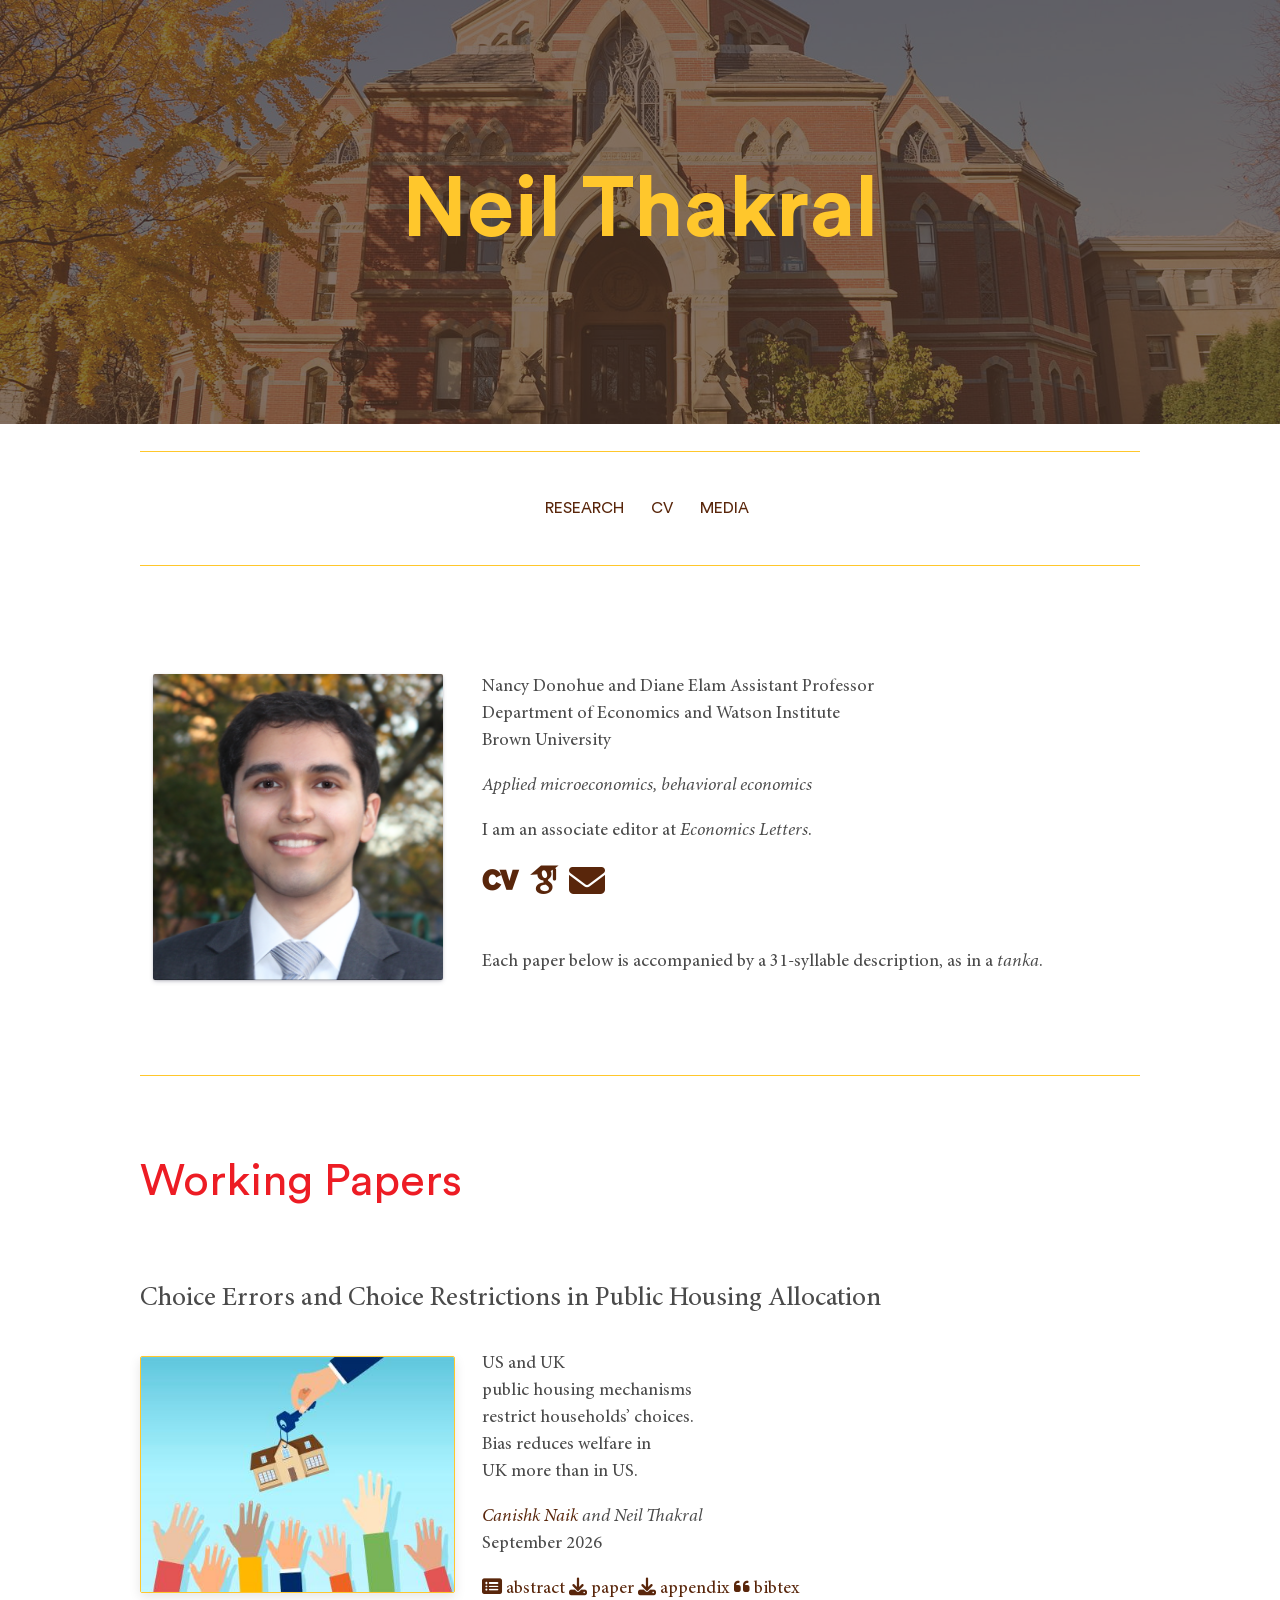
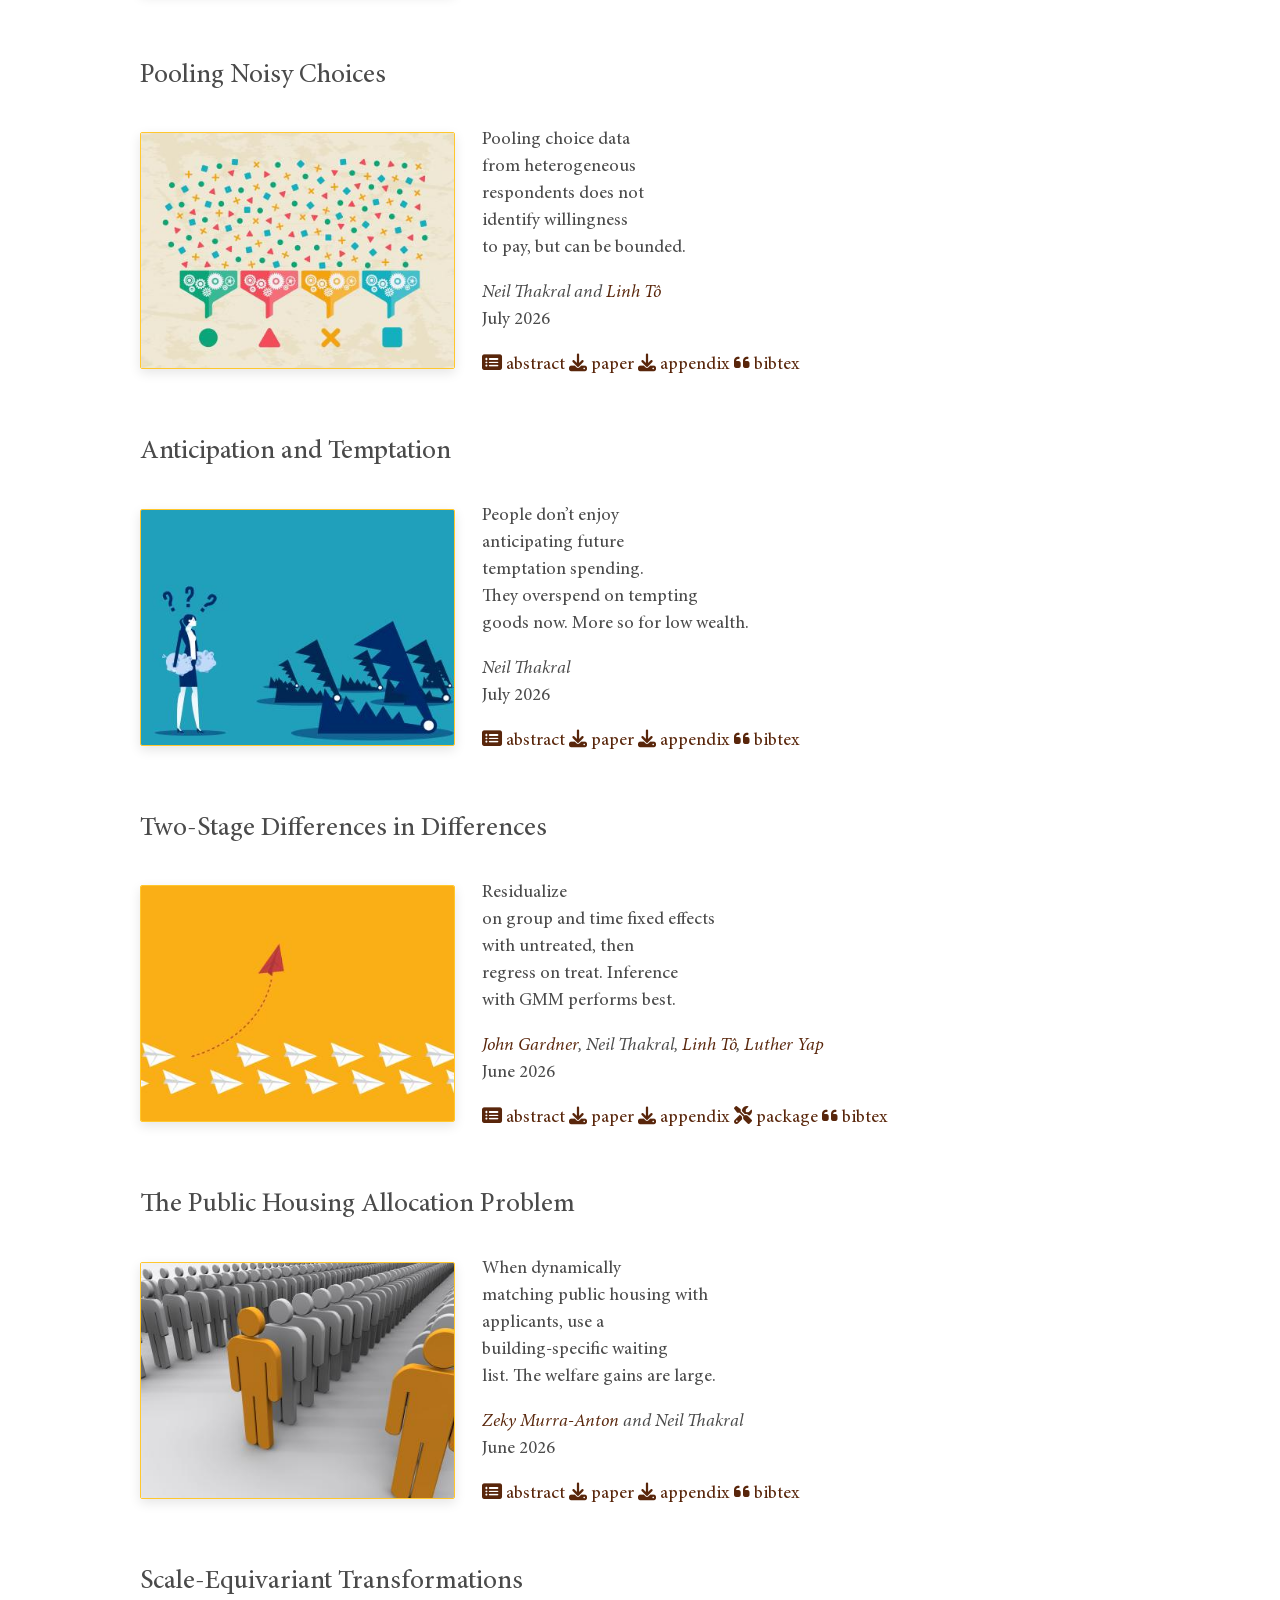
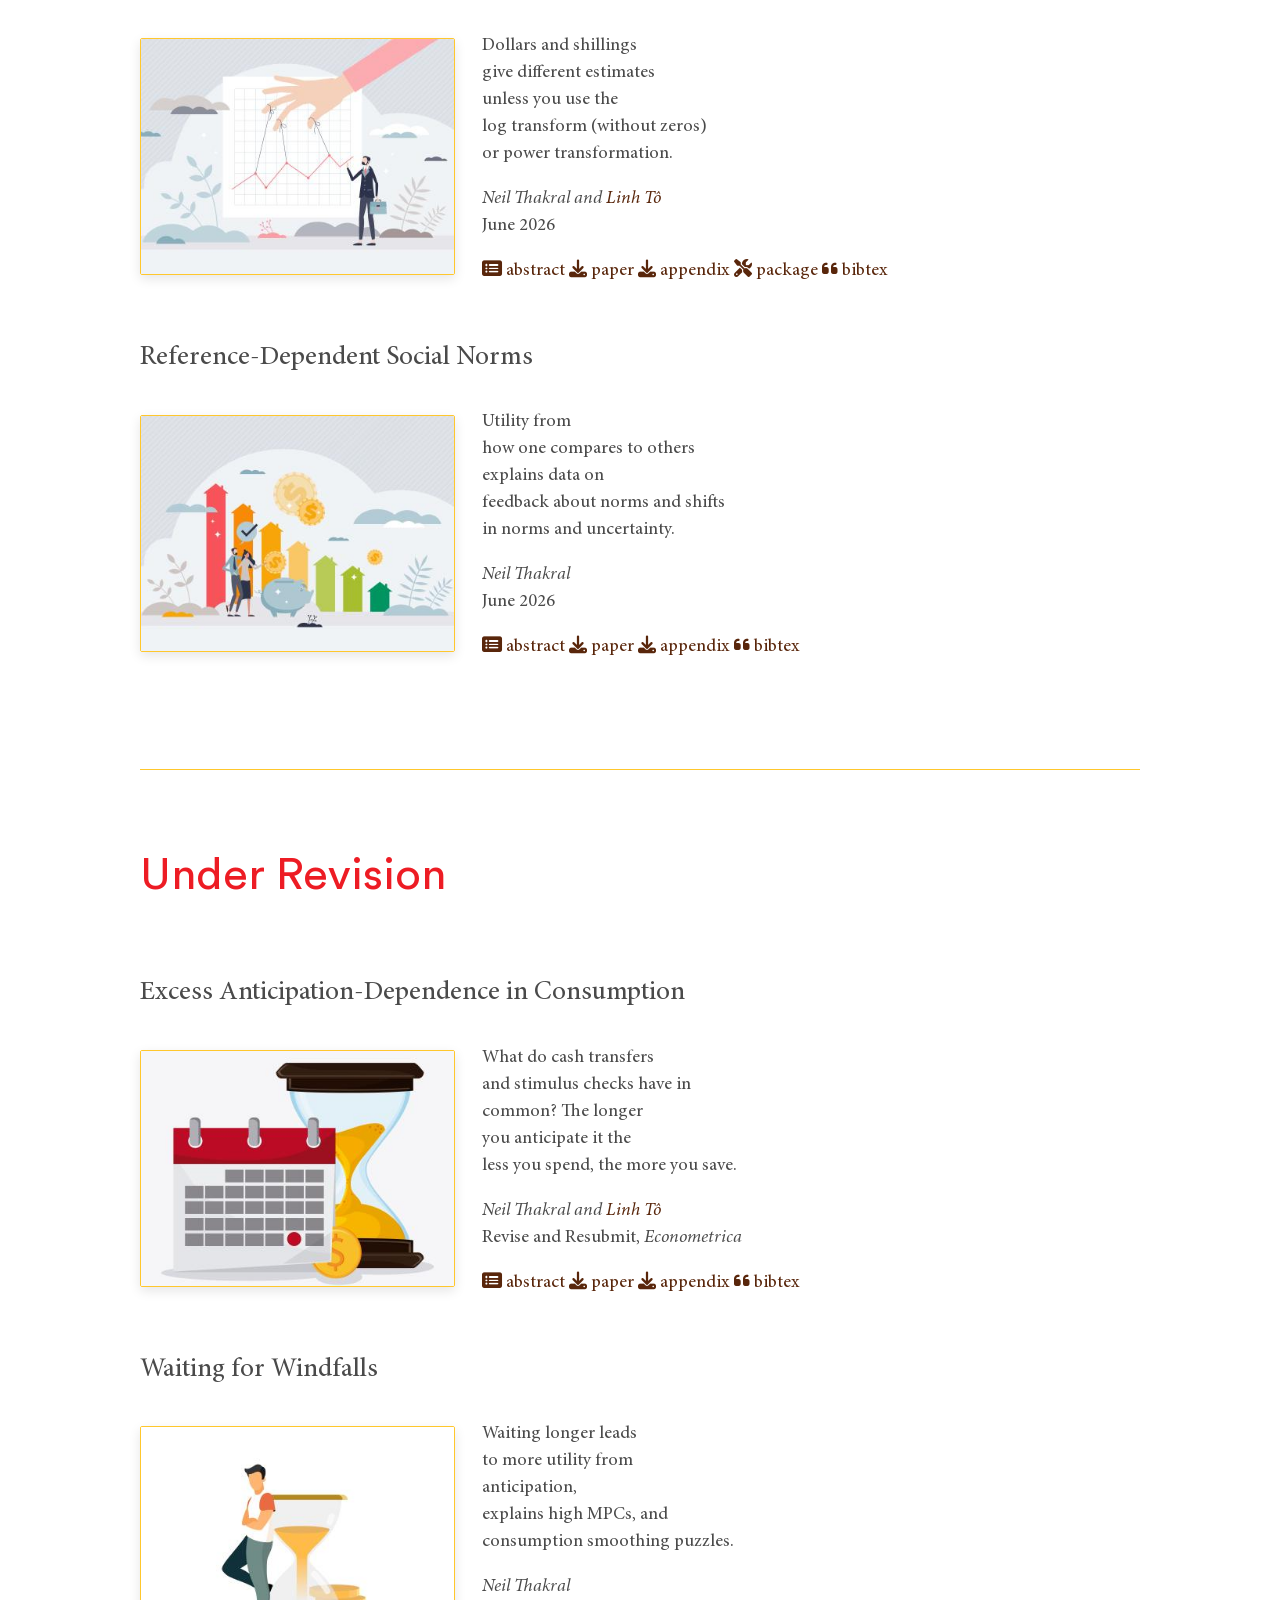
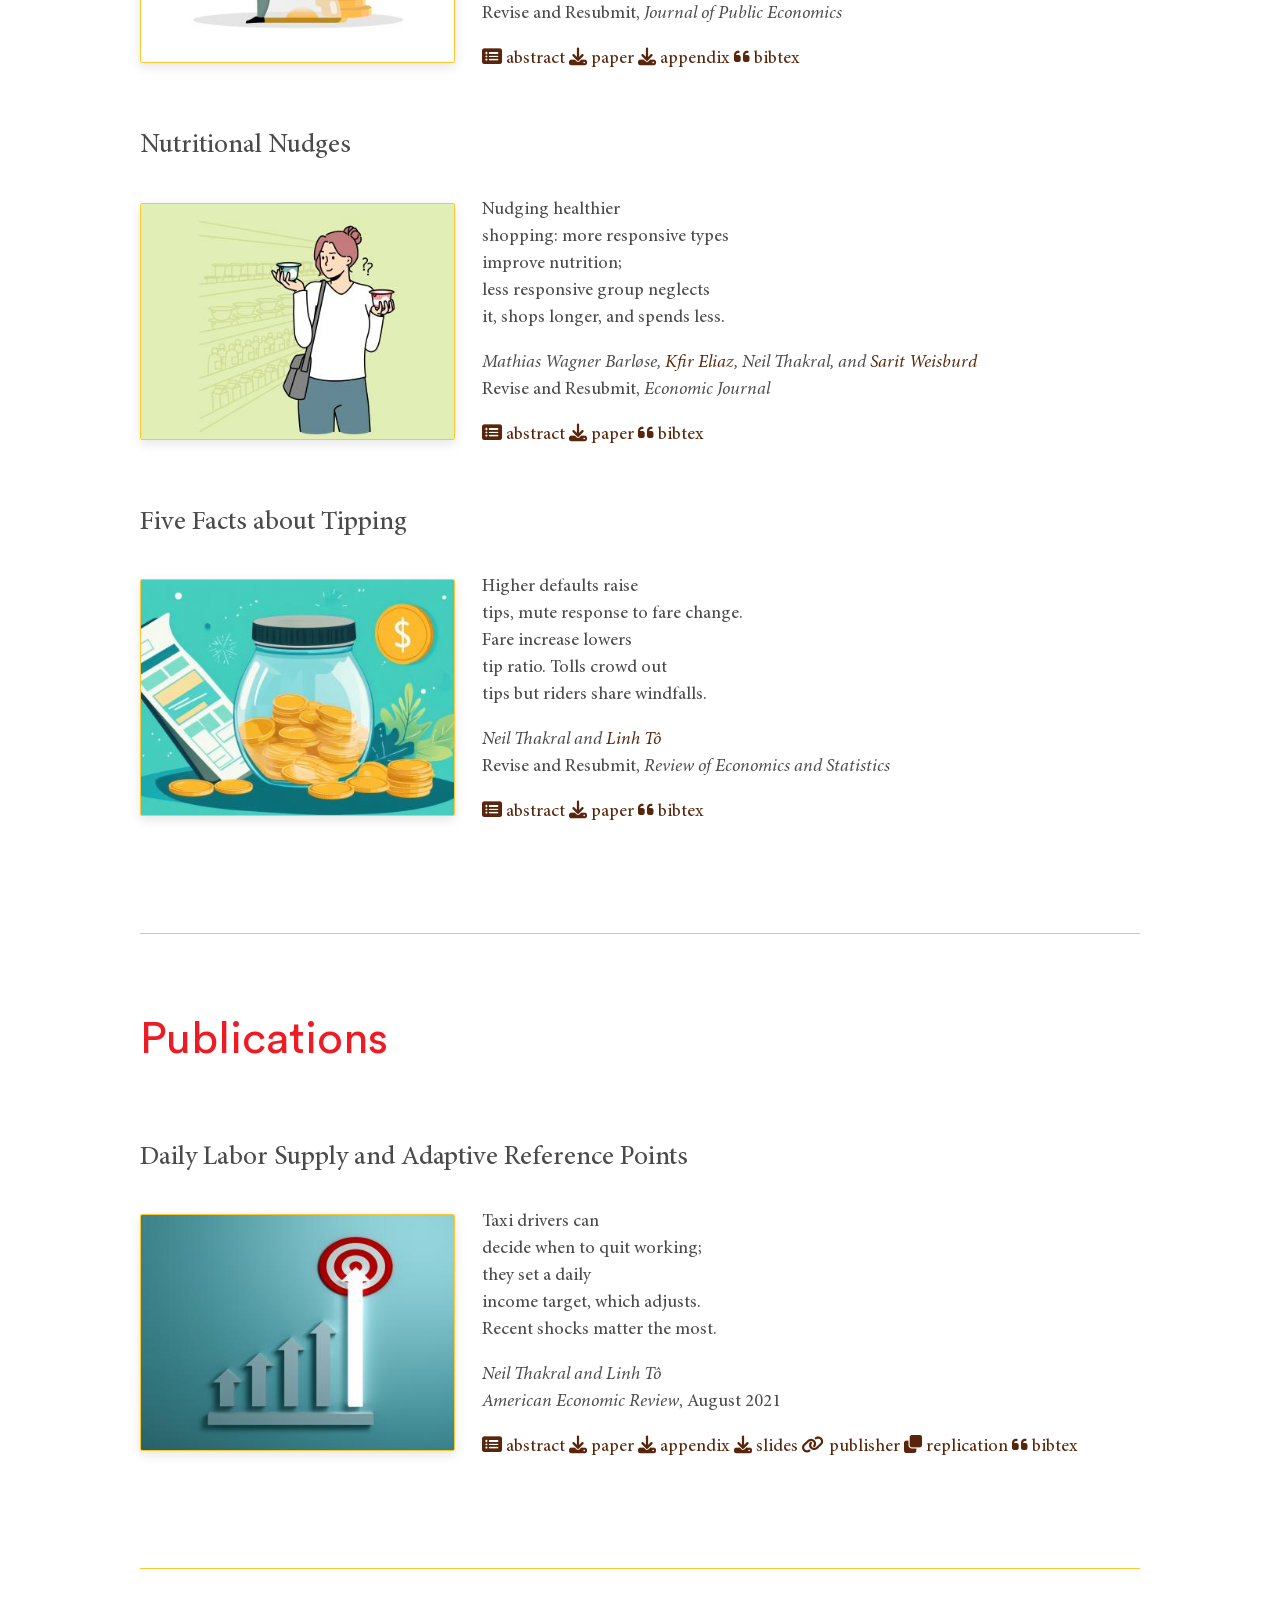
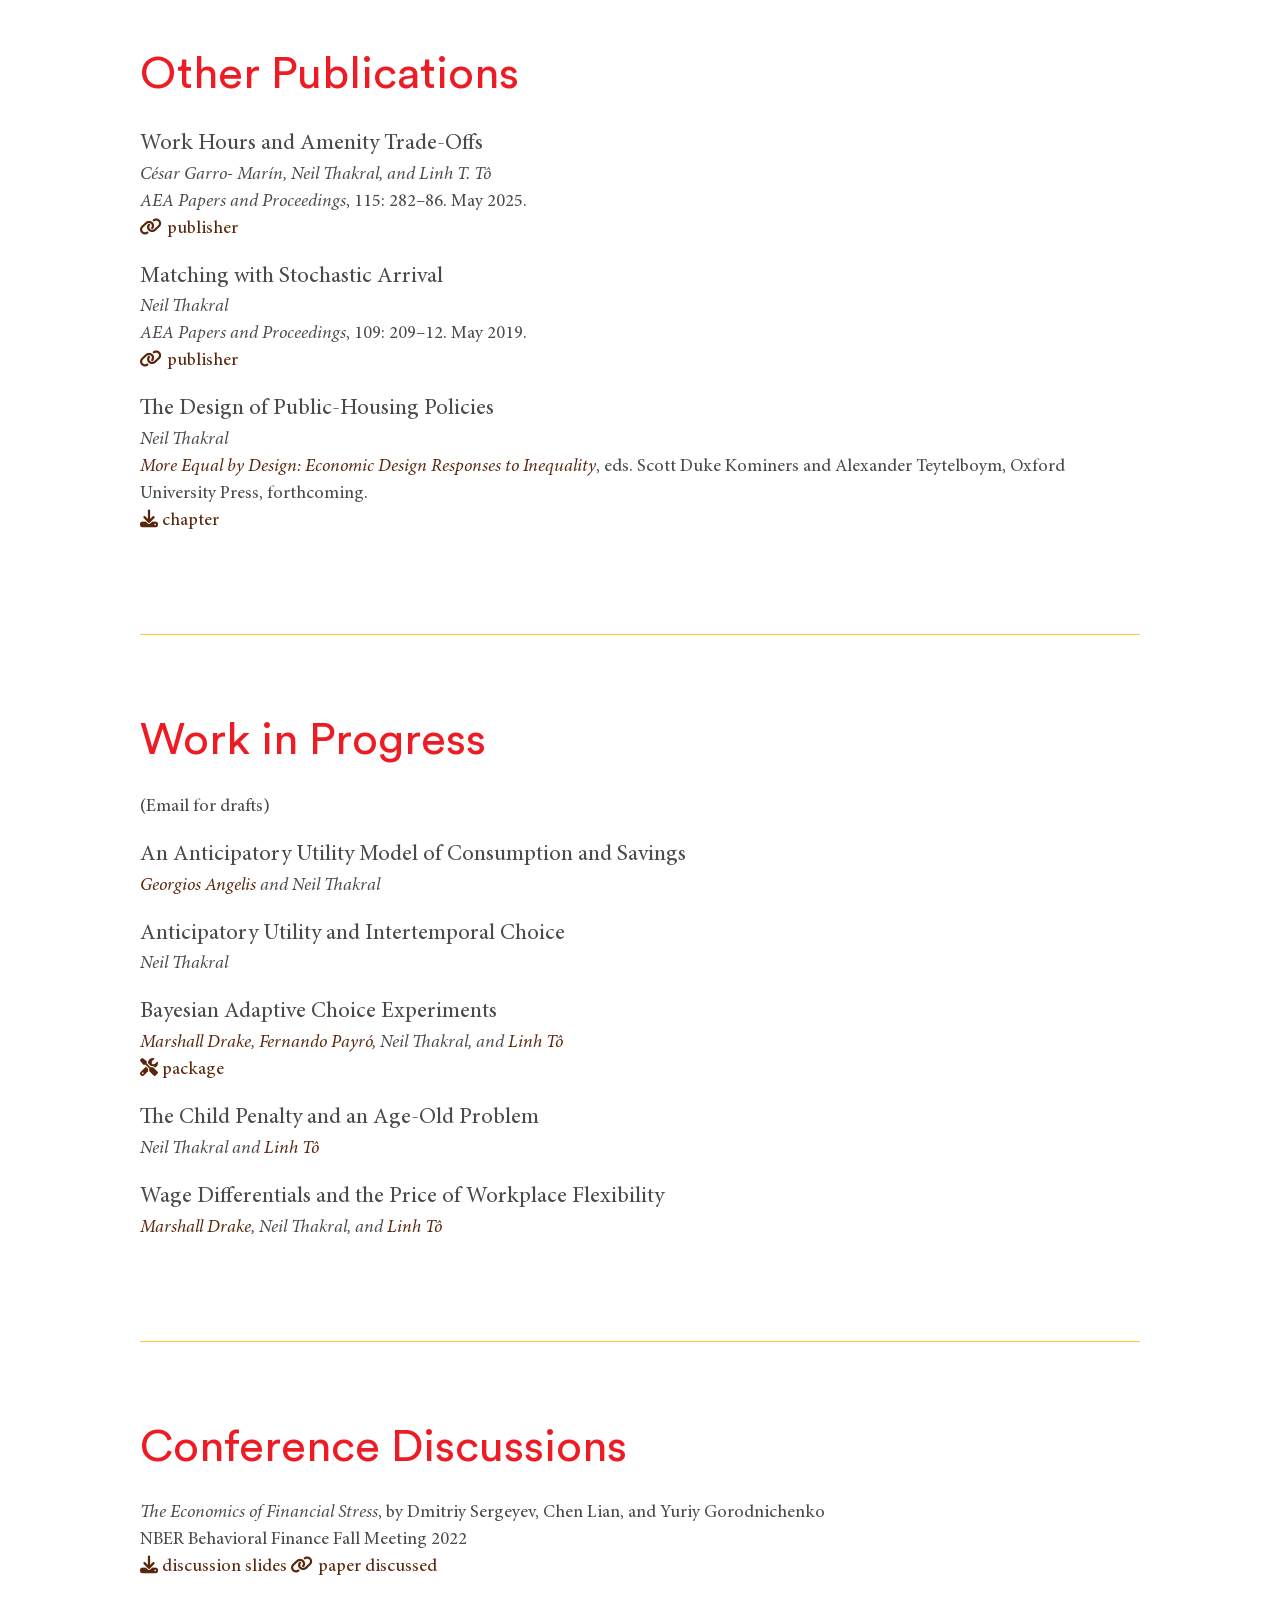
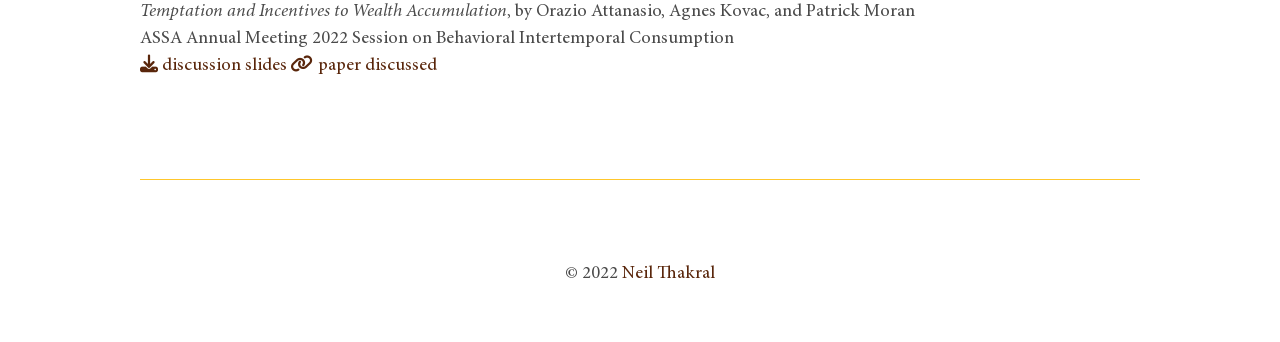
==== commit 1560edb5: "Update PHA paper" ====
--- a/index.html
+++ b/index.html
@@ -2,7 +2,7 @@
 <html lang="en-us">
 
     <head>
-	<meta name="generator" content="Hugo 0.163.3">
+	<meta name="generator" content="Hugo 0.165.0">
         
       <script async src="https://www.googletagmanager.com/gtag/js?id=G-1NZS7SWBW9"></script>
       <script>
@@ -73,7 +73,7 @@
 
 
 
-<link rel="stylesheet" href="/css/main.min.2e3c743c8a9d2a8fb80c5409cdd29666e60a1f8e0d733f67977737951ed61d07.css" integrity="sha256-Ljx0PIqdKo&#43;4DFQJzdKWZuYKH44Ncz9nl3c3lR7WHQc=" crossorigin="anonymous" media="screen">
+<link rel="stylesheet" href="/css/main.min.4804cd0bc77c6822221f0ac5bb2a5fe150c0cc4644058b85601bee3cc0ce07ca.css" integrity="sha256-SATNC8d8aCIiHwrFuypf4VDAzEZEBYuFYBvuPMDOB8o=" crossorigin="anonymous" media="screen">
 
 
 
@@ -238,6 +238,166 @@
 
 <div class="markdown has-text-left">
 <h4>
+    Choice Errors and Choice Restrictions in Public Housing Allocation
+</h4>
+</div>
+
+
+<div class="columns">
+    <div class="column column-left is-one-third is-three-fifths-mobile is-offset-one-fifth-mobile is-centered">
+        
+            <a href= files/papers/pha.pdf>
+                <img class="img-paper-responsive" src="/img/papers/pha_hu_9fb92d0a6da992b9.jpeg">
+            </a>
+        
+    </div>
+    <div class="markdown column column-right is-vcentered">
+    <p style="font-size:1.5px;"><br></p>
+        <p>US and UK<br>
+public housing mechanisms<br>
+restrict households&rsquo; choices.<br>
+Bias reduces welfare in<br>
+UK more than in US.</p>
+<p><em><a href="https://canishknaik.github.io/">Canishk Naik</a> and Neil Thakral</em><br>
+September 2026</p>
+
+
+        
+        
+        
+        
+        
+        
+        
+
+        <a class="bibtexbutton" data-target="#phaabs">
+            
+            <i class="fa fa-list-alt"></i>&nbsp;abstract
+            
+        </a>
+
+        <div class="modal fade-in fast" id="phaabs">
+            <div class="modal-background"></div>
+            <div class="modal-card">
+                <header class="modal-card-head">
+                    <p class="modal-card-title">Abstract</p>
+                    <a class="button close is-outlined is-primary is-small is-round">
+                        <span class="icon is-small">
+                            <i class="fa fa-times"></i>
+                        </span>
+                    </a>
+                </header>
+                <div class="modal-card-body markdown">
+                    <p id="text-to-copy">Public-housing authorities restrict applicants&rsquo; choices to balance prioritizing vulnerable households against preventing congestion. How do applicants&rsquo; mistakes influence the effectiveness of these restrictions? We combine administrative vacancy data with a survey of 587 UK public-housing residents, estimating preferences via a choice experiment and eliciting behavioral biases. We compare two policies: the UK-mechanism batches arrivals and restricts acceptances; the US-mechanism restricts rejections. Under rationality, the US-mechanism reduces congestion but delivers smaller match-quality advantages for higher-priority applicants than the UK-mechanism. Bias affects the UK-mechanism more strongly overall. Some individual mistakes even improve social welfare by reducing congestion. The welfare ranking of the mechanisms therefore depends on applicant biases.</p>
+                </div>
+                <footer class="modal-card-foot">
+                    <a class="button is-outlined is-primary is-rounded js-copy-cite">
+                        
+                        <span class="icon is-small">
+                            <i class="fa fa-copy"></i>
+                        </span>
+                        
+                        <span>Copy</span>
+                    </a>
+                    
+                </footer>
+            </div>
+        </div>
+        
+
+
+        
+        
+            
+            <a href=files/papers/pha.pdf><i class="fa fa-download"></i>&nbsp;paper</a>
+            
+        
+        
+            
+            <a href=files/papers/pha_appendix.pdf><i class="fa fa-download"></i>&nbsp;appendix</a>
+            
+        
+        
+        
+        
+        
+        
+        
+        
+        
+        
+        
+        
+        
+        
+
+        
+            
+            
+            
+            
+            
+            
+
+            <a class="bibtexbutton" data-target="#phabib">
+                
+                <i class="fa fa-quote-left"></i>&nbsp;bibtex
+                
+            </a>
+
+            <div class="modal fade-in fast" id="phabib">
+                <div class="modal-background"></div>
+                <div class="modal-card">
+                    <header class="modal-card-head">
+                        <p class="modal-card-title">BibTeX</p>
+                        <a class="button close is-outlined is-primary is-small is-round">
+                            <span class="icon is-small">
+                                <i class="fa fa-times"></i>
+                            </span>
+                        </a>
+                    </header>
+                    <div class="modal-card-body markdown">
+                        <pre><code id="text-to-copy">@article{naik2026welfare,
+  title={Choice Errors and Choice Restrictions in Public Housing Allocation},
+  author={Naik, Canishk and Thakral, Neil},
+  journal={Mimeo},
+  year={2026}
+}
+</code></pre>
+                    </div>
+                    <footer class="modal-card-foot">
+                        <a class="button is-outlined is-primary is-rounded js-copy-cite">
+                            
+                            <span class="icon is-small">
+                                <i class="fa fa-copy"></i>
+                            </span>
+                            
+                            <span>Copy</span>
+                        </a>
+                        <a class="button is-outlined is-primary is-rounded" href="/files/bib/pha.bib" download="pha.bib">
+                            
+                            <span class="icon is-small">
+                                <i class="fa fa-download"></i>
+                            </span>
+                            
+                            <span>Download</span>
+                        </a>
+                    </footer>
+                </div>
+            </div>
+        
+
+    </div>
+</div>
+
+
+
+
+
+
+
+<div class="markdown has-text-left">
+<h4>
     Pooling Noisy Choices
 </h4>
 </div>
@@ -1183,166 +1343,6 @@
                             <span>Copy</span>
                         </a>
                         <a class="button is-outlined is-primary is-rounded" href="/files/bib/rdsn.bib" download="rdsn.bib">
-                            
-                            <span class="icon is-small">
-                                <i class="fa fa-download"></i>
-                            </span>
-                            
-                            <span>Download</span>
-                        </a>
-                    </footer>
-                </div>
-            </div>
-        
-
-    </div>
-</div>
-
-
-
-
-
-
-
-<div class="markdown has-text-left">
-<h4>
-    Choice Errors and Choice Restrictions in Public Housing Allocation
-</h4>
-</div>
-
-
-<div class="columns">
-    <div class="column column-left is-one-third is-three-fifths-mobile is-offset-one-fifth-mobile is-centered">
-        
-            <a href= files/papers/pha.pdf>
-                <img class="img-paper-responsive" src="/img/papers/pha_hu_9fb92d0a6da992b9.jpeg">
-            </a>
-        
-    </div>
-    <div class="markdown column column-right is-vcentered">
-    <p style="font-size:1.5px;"><br></p>
-        <p>US and UK<br>
-public housing mechanisms<br>
-restrict households&rsquo; choices.<br>
-Bias reduces welfare in<br>
-UK more than in US.</p>
-<p><em><a href="https://canishknaik.github.io/">Canishk Naik</a> and Neil Thakral</em><br>
-May 2026</p>
-
-
-        
-        
-        
-        
-        
-        
-        
-
-        <a class="bibtexbutton" data-target="#phaabs">
-            
-            <i class="fa fa-list-alt"></i>&nbsp;abstract
-            
-        </a>
-
-        <div class="modal fade-in fast" id="phaabs">
-            <div class="modal-background"></div>
-            <div class="modal-card">
-                <header class="modal-card-head">
-                    <p class="modal-card-title">Abstract</p>
-                    <a class="button close is-outlined is-primary is-small is-round">
-                        <span class="icon is-small">
-                            <i class="fa fa-times"></i>
-                        </span>
-                    </a>
-                </header>
-                <div class="modal-card-body markdown">
-                    <p id="text-to-copy">Public housing authorities restrict applicants&rsquo; choices to balance prioritizing vulnerable households against preventing congestion. How do applicants&rsquo; mistakes influence the effectiveness of these restrictions? We combine administrative vacancy data with a survey of 587 UK public housing residents, estimating preferences via a choice experiment and eliciting biases directly. We compare two policies: the UK mechanism batches arrivals and restricts acceptances; the US mechanism restricts rejections. Under rationality, the US mechanism reduces congestion at the cost of weaker prioritization than the UK mechanism. Bias affects the UK mechanism more strongly overall—yet some individual mistakes improve social welfare by reducing congestion. The optimal mechanism therefore depends on applicant biases.</p>
-                </div>
-                <footer class="modal-card-foot">
-                    <a class="button is-outlined is-primary is-rounded js-copy-cite">
-                        
-                        <span class="icon is-small">
-                            <i class="fa fa-copy"></i>
-                        </span>
-                        
-                        <span>Copy</span>
-                    </a>
-                    
-                </footer>
-            </div>
-        </div>
-        
-
-
-        
-        
-            
-            <a href=files/papers/pha.pdf><i class="fa fa-download"></i>&nbsp;paper</a>
-            
-        
-        
-            
-            <a href=files/papers/pha_appendix.pdf><i class="fa fa-download"></i>&nbsp;appendix</a>
-            
-        
-        
-        
-        
-        
-        
-        
-        
-        
-        
-        
-        
-        
-        
-
-        
-            
-            
-            
-            
-            
-            
-
-            <a class="bibtexbutton" data-target="#phabib">
-                
-                <i class="fa fa-quote-left"></i>&nbsp;bibtex
-                
-            </a>
-
-            <div class="modal fade-in fast" id="phabib">
-                <div class="modal-background"></div>
-                <div class="modal-card">
-                    <header class="modal-card-head">
-                        <p class="modal-card-title">BibTeX</p>
-                        <a class="button close is-outlined is-primary is-small is-round">
-                            <span class="icon is-small">
-                                <i class="fa fa-times"></i>
-                            </span>
-                        </a>
-                    </header>
-                    <div class="modal-card-body markdown">
-                        <pre><code id="text-to-copy">@article{naik2026welfare,
-  title={Choice Errors and Choice Restrictions in Public Housing Allocation},
-  author={Naik, Canishk and Thakral, Neil},
-  journal={Mimeo},
-  year={2026}
-}
-</code></pre>
-                    </div>
-                    <footer class="modal-card-foot">
-                        <a class="button is-outlined is-primary is-rounded js-copy-cite">
-                            
-                            <span class="icon is-small">
-                                <i class="fa fa-copy"></i>
-                            </span>
-                            
-                            <span>Copy</span>
-                        </a>
-                        <a class="button is-outlined is-primary is-rounded" href="/files/bib/pha.bib" download="pha.bib">
                             
                             <span class="icon is-small">
                                 <i class="fa fa-download"></i>
--- a/css/main.min.4804cd0bc77c6822221f0ac5bb2a5fe150c0cc4644058b85601bee3cc0ce07ca.css
+++ b/css/main.min.4804cd0bc77c6822221f0ac5bb2a5fe150c0cc4644058b85601bee3cc0ce07ca.css
@@ -0,0 +1,7 @@
+@charset "UTF-8";@font-face{font-family:circularstd;font-style:normal;font-weight:400;src:url(/fonts/CircularStd/CircularStd-Book.eot);src:local("CircularStd Book"),local("CircularStd-Book"),url(/fonts/CircularStd/CircularStd-Book.eot?#iefix)format("embedded-opentype"),url(/fonts/CircularStd/CircularStd-Book.woff2)format("woff2"),url(/fonts/CircularStd/CircularStd-Book.woff)format("woff"),url(/fonts/CircularStd/CircularStd-Book.ttf)format("truetype"),url(/fonts/CircularStd/CircularStd-Book.svg#CircularStd)format("svg")}@font-face{font-family:circularstd;font-style:italic;font-weight:400;src:url(/fonts/CircularStd/CircularStd-BookItalic.eot);src:local("CircularStd BookItalic"),local("CircularStd-BookItalic"),url(/fonts/CircularStd/CircularStd-BookItalic.eot?#iefix)format("embedded-opentype"),url(/fonts/CircularStd/CircularStd-BookItalic.woff2)format("woff2"),url(/fonts/CircularStd/CircularStd-BookItalic.woff)format("woff"),url(/fonts/CircularStd/CircularStd-BookItalic.ttf)format("truetype"),url(/fonts/CircularStd/CircularStd-BookItalic.svg#CircularStd)format("svg")}@font-face{font-family:circularstd;font-style:normal;font-weight:500;src:url(/fonts/CircularStd/CircularStd-Medium.eot);src:local("CircularStd Medium"),local("CircularStd-Medium"),url(/fonts/CircularStd/CircularStd-Medium.eot?#iefix)format("embedded-opentype"),url(/fonts/CircularStd/CircularStd-Medium.woff2)format("woff2"),url(/fonts/CircularStd/CircularStd-Medium.woff)format("woff"),url(/fonts/CircularStd/CircularStd-Medium.ttf)format("truetype"),url(/fonts/CircularStd/CircularStd-Medium.svg#CircularStd)format("svg")}@font-face{font-family:circularstd;font-style:italic;font-weight:500;src:url(/fonts/CircularStd/CircularStd-MediumItalic.eot);src:local("CircularStd MediumItalic"),local("CircularStd-MediumItalic"),url(/fonts/CircularStd/CircularStd-MediumItalic.eot?#iefix)format("embedded-opentype"),url(/fonts/CircularStd/CircularStd-MediumItalic.woff2)format("woff2"),url(/fonts/CircularStd/CircularStd-MediumItalic.woff)format("woff"),url(/fonts/CircularStd/CircularStd-MediumItalic.ttf)format("truetype"),url(/fonts/CircularStd/CircularStd-MediumItalic.svg#CircularStd)format("svg")}@font-face{font-family:circularstd;font-style:normal;font-weight:600;src:url(/fonts/CircularStd/CircularStd-Bold.eot);src:local("CircularStd Bold"),local("CircularStd-Bold"),url(/fonts/CircularStd/CircularStd-Bold.eot?#iefix)format("embedded-opentype"),url(/fonts/CircularStd/CircularStd-Bold.woff2)format("woff2"),url(/fonts/CircularStd/CircularStd-Bold.woff)format("woff"),url(/fonts/CircularStd/CircularStd-Bold.ttf)format("truetype"),url(/fonts/CircularStd/CircularStd-Bold.svg#CircularStd)format("svg")}@font-face{font-family:circularstd;font-style:italic;font-weight:600;src:url(/fonts/CircularStd/CircularStd-BoldItalic.eot);src:local("CircularStd BoldItalic"),local("CircularStd-BoldItalic"),url(/fonts/CircularStd/CircularStd-BoldItalic.eot?#iefix)format("embedded-opentype"),url(/fonts/CircularStd/CircularStd-BoldItalic.woff2)format("woff2"),url(/fonts/CircularStd/CircularStd-BoldItalic.woff)format("woff"),url(/fonts/CircularStd/CircularStd-BoldItalic.ttf)format("truetype"),url(/fonts/CircularStd/CircularStd-BoldItalic.svg#CircularStd)format("svg")}@font-face{font-family:circularstd;font-style:normal;font-weight:700;src:url(/fonts/CircularStd/CircularStd-Black.eot);src:local("CircularStd Black"),local("CircularStd-Black"),url(/fonts/CircularStd/CircularStd-Black.eot?#iefix)format("embedded-opentype"),url(/fonts/CircularStd/CircularStd-Black.woff2)format("woff2"),url(/fonts/CircularStd/CircularStd-Black.woff)format("woff"),url(/fonts/CircularStd/CircularStd-Black.ttf)format("truetype"),url(/fonts/CircularStd/CircularStd-Black.svg#CircularStd)format("svg")}@font-face{font-family:circularstd;font-style:italic;font-weight:700;src:url(/fonts/CircularStd/CircularStd-BlackItalic.eot);src:local("CircularStd BlackItalic"),local("CircularStd-BlackItalic"),url(/fonts/CircularStd/CircularStd-BlackItalic.eot?#iefix)format("embedded-opentype"),url(/fonts/CircularStd/CircularStd-BlackItalic.woff2)format("woff2"),url(/fonts/CircularStd/CircularStd-BlackItalic.woff)format("woff"),url(/fonts/CircularStd/CircularStd-BlackItalic.ttf)format("truetype"),url(/fonts/CircularStd/CircularStd-BlackItalic.svg#CircularStd)format("svg")}@font-face{font-family:source code pro;font-style:normal;font-weight:200;src:url(/fonts/SourcePro/source-code-pro-v11-vietnamese_latin-ext_latin-200.eot);src:local("Source Code Pro Light"),local("SourceCodePro-Light"),url(/fonts/SourcePro/source-code-pro-v11-vietnamese_latin-ext_latin-200.eot?#iefix)format("embedded-opentype"),url(/fonts/SourcePro/source-code-pro-v11-vietnamese_latin-ext_latin-200.woff2)format("woff2"),url(/fonts/SourcePro/source-code-pro-v11-vietnamese_latin-ext_latin-200.woff)format("woff"),url(/fonts/SourcePro/source-code-pro-v11-vietnamese_latin-ext_latin-200.ttf)format("truetype"),url(/fonts/SourcePro/source-code-pro-v11-vietnamese_latin-ext_latin-200.svg#SourceCodePro)format("svg")}@font-face{font-family:source code pro;font-style:normal;font-weight:300;src:url(/fonts/SourcePro/source-code-pro-v11-vietnamese_latin-ext_latin-300.eot);src:local("Source Code Pro Light"),local("SourceCodePro-Light"),url(/fonts/SourcePro/source-code-pro-v11-vietnamese_latin-ext_latin-300.eot?#iefix)format("embedded-opentype"),url(/fonts/SourcePro/source-code-pro-v11-vietnamese_latin-ext_latin-300.woff2)format("woff2"),url(/fonts/SourcePro/source-code-pro-v11-vietnamese_latin-ext_latin-300.woff)format("woff"),url(/fonts/SourcePro/source-code-pro-v11-vietnamese_latin-ext_latin-300.ttf)format("truetype"),url(/fonts/SourcePro/source-code-pro-v11-vietnamese_latin-ext_latin-300.svg#SourceCodePro)format("svg")}@font-face{font-family:source code pro;font-style:italic;font-weight:200;src:url(/fonts/SourcePro/source-code-pro-v11-vietnamese_latin-ext_latin-200italic.eot);src:local("Source Code Pro ExtraLight Italic"),local("SourceCodePro-ExtraLightIt"),url(/fonts/SourcePro/source-code-pro-v11-vietnamese_latin-ext_latin-200italic.eot?#iefix)format("embedded-opentype"),url(/fonts/SourcePro/source-code-pro-v11-vietnamese_latin-ext_latin-200italic.woff2)format("woff2"),url(/fonts/SourcePro/source-code-pro-v11-vietnamese_latin-ext_latin-200italic.woff)format("woff"),url(/fonts/SourcePro/source-code-pro-v11-vietnamese_latin-ext_latin-200italic.ttf)format("truetype"),url(/fonts/SourcePro/source-code-pro-v11-vietnamese_latin-ext_latin-200italic.svg#SourceCodePro)format("svg")}@font-face{font-family:source code pro;font-style:italic;font-weight:300;src:url(/fonts/SourcePro/source-code-pro-v11-vietnamese_latin-ext_latin-300italic.eot);src:local("Source Code Pro Light Italic"),local("SourceCodePro-LightIt"),url(/fonts/SourcePro/source-code-pro-v11-vietnamese_latin-ext_latin-300italic.eot?#iefix)format("embedded-opentype"),url(/fonts/SourcePro/source-code-pro-v11-vietnamese_latin-ext_latin-300italic.woff2)format("woff2"),url(/fonts/SourcePro/source-code-pro-v11-vietnamese_latin-ext_latin-300italic.woff)format("woff"),url(/fonts/SourcePro/source-code-pro-v11-vietnamese_latin-ext_latin-300italic.ttf)format("truetype"),url(/fonts/SourcePro/source-code-pro-v11-vietnamese_latin-ext_latin-300italic.svg#SourceCodePro)format("svg")}@font-face{font-family:source code pro;font-style:normal;font-weight:400;src:url(/fonts/SourcePro/source-code-pro-v11-vietnamese_latin-ext_latin-regular.eot);src:local("Source Code Pro Regular"),local("SourceCodePro-Regular"),url(/fonts/SourcePro/source-code-pro-v11-vietnamese_latin-ext_latin-regular.eot?#iefix)format("embedded-opentype"),url(/fonts/SourcePro/source-code-pro-v11-vietnamese_latin-ext_latin-regular.woff2)format("woff2"),url(/fonts/SourcePro/source-code-pro-v11-vietnamese_latin-ext_latin-regular.woff)format("woff"),url(/fonts/SourcePro/source-code-pro-v11-vietnamese_latin-ext_latin-regular.ttf)format("truetype"),url(/fonts/SourcePro/source-code-pro-v11-vietnamese_latin-ext_latin-regular.svg#SourceCodePro)format("svg")}@font-face{font-family:source code pro;font-style:italic;font-weight:400;src:url(/fonts/SourcePro/source-code-pro-v11-vietnamese_latin-ext_latin-italic.eot);src:local("Source Code Pro Italic"),local("SourceCodePro-It"),url(/fonts/SourcePro/source-code-pro-v11-vietnamese_latin-ext_latin-italic.eot?#iefix)format("embedded-opentype"),url(/fonts/SourcePro/source-code-pro-v11-vietnamese_latin-ext_latin-italic.woff2)format("woff2"),url(/fonts/SourcePro/source-code-pro-v11-vietnamese_latin-ext_latin-italic.woff)format("woff"),url(/fonts/SourcePro/source-code-pro-v11-vietnamese_latin-ext_latin-italic.ttf)format("truetype"),url(/fonts/SourcePro/source-code-pro-v11-vietnamese_latin-ext_latin-italic.svg#SourceCodePro)format("svg")}@font-face{font-family:source code pro;font-style:normal;font-weight:500;src:url(/fonts/SourcePro/source-code-pro-v11-vietnamese_latin-ext_latin-500.eot);src:local("Source Code Pro Medium"),local("SourceCodePro-Medium"),url(/fonts/SourcePro/source-code-pro-v11-vietnamese_latin-ext_latin-500.eot?#iefix)format("embedded-opentype"),url(/fonts/SourcePro/source-code-pro-v11-vietnamese_latin-ext_latin-500.woff2)format("woff2"),url(/fonts/SourcePro/source-code-pro-v11-vietnamese_latin-ext_latin-500.woff)format("woff"),url(/fonts/SourcePro/source-code-pro-v11-vietnamese_latin-ext_latin-500.ttf)format("truetype"),url(/fonts/SourcePro/source-code-pro-v11-vietnamese_latin-ext_latin-500.svg#SourceCodePro)format("svg")}@font-face{font-family:source code pro;font-style:italic;font-weight:500;src:url(/fonts/SourcePro/source-code-pro-v11-vietnamese_latin-ext_latin-500italic.eot);src:local("Source Code Pro Medium Italic"),local("SourceCodePro-MediumIt"),url(/fonts/SourcePro/source-code-pro-v11-vietnamese_latin-ext_latin-500italic.eot?#iefix)format("embedded-opentype"),url(/fonts/SourcePro/source-code-pro-v11-vietnamese_latin-ext_latin-500italic.woff2)format("woff2"),url(/fonts/SourcePro/source-code-pro-v11-vietnamese_latin-ext_latin-500italic.woff)format("woff"),url(/fonts/SourcePro/source-code-pro-v11-vietnamese_latin-ext_latin-500italic.ttf)format("truetype"),url(/fonts/SourcePro/source-code-pro-v11-vietnamese_latin-ext_latin-500italic.svg#SourceCodePro)format("svg")}@font-face{font-family:source code pro;font-style:normal;font-weight:600;src:url(/fonts/SourcePro/source-code-pro-v11-vietnamese_latin-ext_latin-600.eot);src:local("Source Code Pro SemiBold"),local("SourceCodePro-SemiBold"),url(/fonts/SourcePro/source-code-pro-v11-vietnamese_latin-ext_latin-600.eot?#iefix)format("embedded-opentype"),url(/fonts/SourcePro/source-code-pro-v11-vietnamese_latin-ext_latin-600.woff2)format("woff2"),url(/fonts/SourcePro/source-code-pro-v11-vietnamese_latin-ext_latin-600.woff)format("woff"),url(/fonts/SourcePro/source-code-pro-v11-vietnamese_latin-ext_latin-600.ttf)format("truetype"),url(/fonts/SourcePro/source-code-pro-v11-vietnamese_latin-ext_latin-600.svg#SourceCodePro)format("svg")}@font-face{font-family:source code pro;font-style:italic;font-weight:600;src:url(/fonts/SourcePro/source-code-pro-v11-vietnamese_latin-ext_latin-600italic.eot);src:local("Source Code Pro SemiBold Italic"),local("SourceCodePro-SemiBoldIt"),url(/fonts/SourcePro/source-code-pro-v11-vietnamese_latin-ext_latin-600italic.eot?#iefix)format("embedded-opentype"),url(/fonts/SourcePro/source-code-pro-v11-vietnamese_latin-ext_latin-600italic.woff2)format("woff2"),url(/fonts/SourcePro/source-code-pro-v11-vietnamese_latin-ext_latin-600italic.woff)format("woff"),url(/fonts/SourcePro/source-code-pro-v11-vietnamese_latin-ext_latin-600italic.ttf)format("truetype"),url(/fonts/SourcePro/source-code-pro-v11-vietnamese_latin-ext_latin-600italic.svg#SourceCodePro)format("svg")}@font-face{font-family:source code pro;font-style:normal;font-weight:700;src:url(/fonts/SourcePro/source-code-pro-v11-vietnamese_latin-ext_latin-700.eot);src:local("Source Code Pro Bold"),local("SourceCodePro-Bold"),url(/fonts/SourcePro/source-code-pro-v11-vietnamese_latin-ext_latin-700.eot?#iefix)format("embedded-opentype"),url(/fonts/SourcePro/source-code-pro-v11-vietnamese_latin-ext_latin-700.woff2)format("woff2"),url(/fonts/SourcePro/source-code-pro-v11-vietnamese_latin-ext_latin-700.woff)format("woff"),url(/fonts/SourcePro/source-code-pro-v11-vietnamese_latin-ext_latin-700.ttf)format("truetype"),url(/fonts/SourcePro/source-code-pro-v11-vietnamese_latin-ext_latin-700.svg#SourceCodePro)format("svg")}@font-face{font-family:source code pro;font-style:italic;font-weight:700;src:url(/fonts/SourcePro/source-code-pro-v11-vietnamese_latin-ext_latin-700italic.eot);src:local("Source Code Pro Bold Italic"),local("SourceCodePro-BoldIt"),url(/fonts/SourcePro/source-code-pro-v11-vietnamese_latin-ext_latin-700italic.eot?#iefix)format("embedded-opentype"),url(/fonts/SourcePro/source-code-pro-v11-vietnamese_latin-ext_latin-700italic.woff2)format("woff2"),url(/fonts/SourcePro/source-code-pro-v11-vietnamese_latin-ext_latin-700italic.woff)format("woff"),url(/fonts/SourcePro/source-code-pro-v11-vietnamese_latin-ext_latin-700italic.ttf)format("truetype"),url(/fonts/SourcePro/source-code-pro-v11-vietnamese_latin-ext_latin-700italic.svg#SourceCodePro)format("svg")}@font-face{font-family:source code pro;font-style:normal;font-weight:900;src:url(/fonts/SourcePro/source-code-pro-v11-vietnamese_latin-ext_latin-900.eot);src:local("Source Code Pro Black"),local("SourceCodePro-Black"),url(/fonts/SourcePro/source-code-pro-v11-vietnamese_latin-ext_latin-900.eot?#iefix)format("embedded-opentype"),url(/fonts/SourcePro/source-code-pro-v11-vietnamese_latin-ext_latin-900.woff2)format("woff2"),url(/fonts/SourcePro/source-code-pro-v11-vietnamese_latin-ext_latin-900.woff)format("woff"),url(/fonts/SourcePro/source-code-pro-v11-vietnamese_latin-ext_latin-900.ttf)format("truetype"),url(/fonts/SourcePro/source-code-pro-v11-vietnamese_latin-ext_latin-900.svg#SourceCodePro)format("svg")}@font-face{font-family:source code pro;font-style:italic;font-weight:900;src:url(/fonts/SourcePro/source-code-pro-v11-vietnamese_latin-ext_latin-900italic.eot);src:local("Source Code Pro Black Italic"),local("SourceCodePro-BlackIt"),url(/fonts/SourcePro/source-code-pro-v11-vietnamese_latin-ext_latin-900italic.eot?#iefix)format("embedded-opentype"),url(/fonts/SourcePro/source-code-pro-v11-vietnamese_latin-ext_latin-900italic.woff2)format("woff2"),url(/fonts/SourcePro/source-code-pro-v11-vietnamese_latin-ext_latin-900italic.woff)format("woff"),url(/fonts/SourcePro/source-code-pro-v11-vietnamese_latin-ext_latin-900italic.ttf)format("truetype"),url(/fonts/SourcePro/source-code-pro-v11-vietnamese_latin-ext_latin-900italic.svg#SourceCodePro)format("svg")}@font-face{font-family:minion pro;src:url(/fonts/MinionPro/MinionPro-MediumCn.eot);src:local("Minion Pro Medium Condensed"),local("MinionPro-MediumCn"),url(/fonts/MinionPro/MinionPro-MediumCn.eot?#iefix)format("embedded-opentype"),url(/fonts/MinionPro/MinionPro-MediumCn.woff2)format("woff2"),url(/fonts/MinionPro/MinionPro-MediumCn.woff)format("woff"),url(/fonts/MinionPro/MinionPro-MediumCn.ttf)format("truetype");font-weight:500;font-style:normal}@font-face{font-family:minion pro;src:url(/fonts/MinionPro/MinionPro-SemiboldCnIt.eot);src:local("Minion Pro Semibold Condensed Italic"),local("MinionPro-SemiboldCnIt"),url(/fonts/MinionPro/MinionPro-SemiboldCnIt.eot?#iefix)format("embedded-opentype"),url(/fonts/MinionPro/MinionPro-SemiboldCnIt.woff2)format("woff2"),url(/fonts/MinionPro/MinionPro-SemiboldCnIt.woff)format("woff"),url(/fonts/MinionPro/MinionPro-SemiboldCnIt.ttf)format("truetype");font-weight:600;font-style:italic}@font-face{font-family:minion pro;src:url(/fonts/MinionPro/MinionPro-Medium.eot);src:local("Minion Pro Medium"),local("MinionPro-Medium"),url(/fonts/MinionPro/MinionPro-Medium.eot?#iefix)format("embedded-opentype"),url(/fonts/MinionPro/MinionPro-Medium.woff2)format("woff2"),url(/fonts/MinionPro/MinionPro-Medium.woff)format("woff"),url(/fonts/MinionPro/MinionPro-Medium.ttf)format("truetype");font-weight:500;font-style:normal}@font-face{font-family:minion pro;src:url(/fonts/MinionPro/MinionPro-Cn.eot);src:local("Minion Pro Condensed"),local("MinionPro-Cn"),url(/fonts/MinionPro/MinionPro-Cn.eot?#iefix)format("embedded-opentype"),url(/fonts/MinionPro/MinionPro-Cn.woff2)format("woff2"),url(/fonts/MinionPro/MinionPro-Cn.woff)format("woff"),url(/fonts/MinionPro/MinionPro-Cn.ttf)format("truetype");font-weight:400;font-style:normal}@font-face{font-family:minion pro;src:url(/fonts/MinionPro/MinionPro-Bold.eot);src:local("Minion Pro Bold"),local("MinionPro-Bold"),url(/fonts/MinionPro/MinionPro-Bold.eot?#iefix)format("embedded-opentype"),url(/fonts/MinionPro/MinionPro-Bold.woff2)format("woff2"),url(/fonts/MinionPro/MinionPro-Bold.woff)format("woff"),url(/fonts/MinionPro/MinionPro-Bold.ttf)format("truetype");font-weight:700;font-style:normal}@font-face{font-family:minion pro;src:url(/fonts/MinionPro/MinionPro-CnIt.eot);src:local("Minion Pro Condensed Italic"),local("MinionPro-CnIt"),url(/fonts/MinionPro/MinionPro-CnIt.eot?#iefix)format("embedded-opentype"),url(/fonts/MinionPro/MinionPro-CnIt.woff2)format("woff2"),url(/fonts/MinionPro/MinionPro-CnIt.woff)format("woff"),url(/fonts/MinionPro/MinionPro-CnIt.ttf)format("truetype");font-weight:400;font-style:italic}@font-face{font-family:minion pro;src:url(/fonts/MinionPro/MinionPro-SemiboldIt.eot);src:local("Minion Pro Semibold Italic"),local("MinionPro-SemiboldIt"),url(/fonts/MinionPro/MinionPro-SemiboldIt.eot?#iefix)format("embedded-opentype"),url(/fonts/MinionPro/MinionPro-SemiboldIt.woff2)format("woff2"),url(/fonts/MinionPro/MinionPro-SemiboldIt.woff)format("woff"),url(/fonts/MinionPro/MinionPro-SemiboldIt.ttf)format("truetype");font-weight:600;font-style:italic}@font-face{font-family:minion pro;src:url(/fonts/MinionPro/MinionPro-BoldCnIt.eot);src:local("Minion Pro Bold Condensed Italic"),local("MinionPro-BoldCnIt"),url(/fonts/MinionPro/MinionPro-BoldCnIt.eot?#iefix)format("embedded-opentype"),url(/fonts/MinionPro/MinionPro-BoldCnIt.woff2)format("woff2"),url(/fonts/MinionPro/MinionPro-BoldCnIt.woff)format("woff"),url(/fonts/MinionPro/MinionPro-BoldCnIt.ttf)format("truetype");font-weight:700;font-style:italic}@font-face{font-family:minion pro;src:url(/fonts/MinionPro/MinionPro-MediumCnIt.eot);src:local("Minion Pro Medium Condensed Italic"),local("MinionPro-MediumCnIt"),url(/fonts/MinionPro/MinionPro-MediumCnIt.eot?#iefix)format("embedded-opentype"),url(/fonts/MinionPro/MinionPro-MediumCnIt.woff2)format("woff2"),url(/fonts/MinionPro/MinionPro-MediumCnIt.woff)format("woff"),url(/fonts/MinionPro/MinionPro-MediumCnIt.ttf)format("truetype");font-weight:500;font-style:italic}@font-face{font-family:minion pro;src:url(/fonts/MinionPro/MinionPro-MediumIt.eot);src:local("Minion Pro Medium Italic"),local("MinionPro-MediumIt"),url(/fonts/MinionPro/MinionPro-MediumIt.eot?#iefix)format("embedded-opentype"),url(/fonts/MinionPro/MinionPro-MediumIt.woff2)format("woff2"),url(/fonts/MinionPro/MinionPro-MediumIt.woff)format("woff"),url(/fonts/MinionPro/MinionPro-MediumIt.ttf)format("truetype");font-weight:500;font-style:italic}@font-face{font-family:minion pro;src:url(/fonts/MinionPro/MinionPro-BoldCn.eot);src:local("Minion Pro Bold Condensed"),local("MinionPro-BoldCn"),url(/fonts/MinionPro/MinionPro-BoldCn.eot?#iefix)format("embedded-opentype"),url(/fonts/MinionPro/MinionPro-BoldCn.woff2)format("woff2"),url(/fonts/MinionPro/MinionPro-BoldCn.woff)format("woff"),url(/fonts/MinionPro/MinionPro-BoldCn.ttf)format("truetype");font-weight:700;font-style:normal}@font-face{font-family:minion pro;src:url(/fonts/MinionPro/MinionPro-It.eot);src:local("Minion Pro Italic"),local("MinionPro-It"),url(/fonts/MinionPro/MinionPro-It.eot?#iefix)format("embedded-opentype"),url(/fonts/MinionPro/MinionPro-It.woff2)format("woff2"),url(/fonts/MinionPro/MinionPro-It.woff)format("woff"),url(/fonts/MinionPro/MinionPro-It.ttf)format("truetype");font-weight:400;font-style:italic}@font-face{font-family:minion pro;src:url(/fonts/MinionPro/MinionPro-Regular.eot);src:local("Minion Pro Regular"),local("MinionPro-Regular"),url(/fonts/MinionPro/MinionPro-Regular.eot?#iefix)format("embedded-opentype"),url(/fonts/MinionPro/MinionPro-Regular.woff2)format("woff2"),url(/fonts/MinionPro/MinionPro-Regular.woff)format("woff"),url(/fonts/MinionPro/MinionPro-Regular.ttf)format("truetype");font-weight:400;font-style:normal}@font-face{font-family:minion pro;src:url(/fonts/MinionPro/MinionPro-Semibold.eot);src:local("Minion Pro Semibold"),local("MinionPro-Semibold"),url(/fonts/MinionPro/MinionPro-Semibold.eot?#iefix)format("embedded-opentype"),url(/fonts/MinionPro/MinionPro-Semibold.woff2)format("woff2"),url(/fonts/MinionPro/MinionPro-Semibold.woff)format("woff"),url(/fonts/MinionPro/MinionPro-Semibold.ttf)format("truetype");font-weight:600;font-style:normal}@font-face{font-family:minion pro;src:url(/fonts/MinionPro/MinionPro-BoldIt.eot);src:local("Minion Pro Bold Italic"),local("MinionPro-BoldIt"),url(/fonts/MinionPro/MinionPro-BoldIt.eot?#iefix)format("embedded-opentype"),url(/fonts/MinionPro/MinionPro-BoldIt.woff2)format("woff2"),url(/fonts/MinionPro/MinionPro-BoldIt.woff)format("woff"),url(/fonts/MinionPro/MinionPro-BoldIt.ttf)format("truetype");font-weight:700;font-style:italic}@font-face{font-family:minion pro;src:url(/fonts/MinionPro/MinionPro-SemiboldCn.eot);src:local("Minion Pro Semibold Condensed"),local("MinionPro-SemiboldCn"),url(/fonts/MinionPro/MinionPro-SemiboldCn.eot?#iefix)format("embedded-opentype"),url(/fonts/MinionPro/MinionPro-SemiboldCn.woff2)format("woff2"),url(/fonts/MinionPro/MinionPro-SemiboldCn.woff)format("woff"),url(/fonts/MinionPro/MinionPro-SemiboldCn.ttf)format("truetype");font-weight:600;font-style:normal}@keyframes spinAround{from{transform:rotate(0)}to{transform:rotate(359deg)}}.button,.is-unselectable{-webkit-touch-callout:none;-webkit-user-select:none;-moz-user-select:none;user-select:none}.navbar-link:not(.is-arrowless)::after{border:3px solid transparent;border-radius:2px;border-right:0;border-top:0;content:" ";display:block;height:.625em;margin-top:-.4375em;pointer-events:none;position:absolute;top:50%;transform:rotate(-45deg);transform-origin:center;width:.625em}.highlight:not(:last-child),.block:not(:last-child),.title:not(:last-child),.subtitle:not(:last-child){margin-bottom:1.5rem}.modal-close,.delete{-webkit-touch-callout:none;-webkit-user-select:none;-moz-user-select:none;user-select:none;-moz-appearance:none;-webkit-appearance:none;background-color:rgba(10,10,10,.2);border:none;border-radius:290486px;cursor:pointer;pointer-events:auto;display:inline-block;flex-grow:0;flex-shrink:0;font-size:0;height:20px;max-height:20px;max-width:20px;min-height:20px;min-width:20px;outline:none;position:relative;vertical-align:top;width:20px}.modal-close::before,.delete::before,.modal-close::after,.delete::after{background-color:#fff;content:"";display:block;left:50%;position:absolute;top:50%;transform:translateX(-50%)translateY(-50%)rotate(45deg);transform-origin:center center}.modal-close::before,.delete::before{height:2px;width:50%}.modal-close::after,.delete::after{height:50%;width:2px}.modal-close:hover,.delete:hover,.modal-close:focus,.delete:focus{background-color:rgba(10,10,10,.3)}.modal-close:active,.delete:active{background-color:rgba(10,10,10,.4)}.is-small.modal-close,.is-small.delete{height:16px;max-height:16px;max-width:16px;min-height:16px;min-width:16px;width:16px}.is-medium.modal-close,.is-medium.delete{height:24px;max-height:24px;max-width:24px;min-height:24px;min-width:24px;width:24px}.is-large.modal-close,.is-large.delete{height:32px;max-height:32px;max-width:32px;min-height:32px;min-width:32px;width:32px}.loader,.button.is-loading::after{animation:spinAround 500ms infinite linear;border:2px solid #dbdbdb;border-radius:290486px;border-right-color:transparent;border-top-color:transparent;content:"";display:block;height:1em;position:relative;width:1em}.hero-video,.modal-background,.modal,.image.is-square img,.image.is-square .has-ratio,.image.is-1by1 img,.image.is-1by1 .has-ratio,.image.is-5by4 img,.image.is-5by4 .has-ratio,.image.is-4by3 img,.image.is-4by3 .has-ratio,.image.is-3by2 img,.image.is-3by2 .has-ratio,.image.is-5by3 img,.image.is-5by3 .has-ratio,.image.is-16by9 img,.image.is-16by9 .has-ratio,.image.is-2by1 img,.image.is-2by1 .has-ratio,.image.is-3by1 img,.image.is-3by1 .has-ratio,.image.is-4by5 img,.image.is-4by5 .has-ratio,.image.is-3by4 img,.image.is-3by4 .has-ratio,.image.is-2by3 img,.image.is-2by3 .has-ratio,.image.is-3by5 img,.image.is-3by5 .has-ratio,.image.is-9by16 img,.image.is-9by16 .has-ratio,.image.is-1by2 img,.image.is-1by2 .has-ratio,.image.is-1by3 img,.image.is-1by3 .has-ratio,.is-overlay{bottom:0;left:0;position:absolute;right:0;top:0}.button{-moz-appearance:none;-webkit-appearance:none;align-items:center;border:1px solid transparent;border-radius:4px;box-shadow:none;display:inline-flex;font-size:1rem;height:2.5em;justify-content:flex-start;line-height:1.5;padding-bottom:calc(.5em - 1px);padding-left:calc(.75em - 1px);padding-right:calc(.75em - 1px);padding-top:calc(.5em - 1px);position:relative;vertical-align:top}.button:focus,.is-focused.button,.button:active,.is-active.button{outline:none}[disabled].button,fieldset[disabled] .button{cursor:not-allowed}/*!minireset.css v0.0.6 | MIT License | github.com/jgthms/minireset.css*/html,body,p,ol,ul,li,dl,dt,dd,blockquote,figure,fieldset,legend,textarea,pre,iframe,hr,h1,h2,h3,h4,h5,h6{margin:0;padding:0}h1,h2,h3,h4,h5,h6{font-size:100%;font-weight:400}ul{list-style:none}button,input,select,textarea{margin:0}html{box-sizing:border-box}*,*::before,*::after{box-sizing:inherit}img,video{height:auto;max-width:100%}iframe{border:0}table{border-collapse:collapse;border-spacing:0}td,th{padding:0}td:not([align]),th:not([align]){text-align:inherit}html{background-color:#fff;font-size:18px;-moz-osx-font-smoothing:grayscale;-webkit-font-smoothing:antialiased;min-width:300px;overflow-x:hidden;overflow-y:scroll;text-rendering:optimizeLegibility;-webkit-text-size-adjust:100%;-moz-text-size-adjust:100%;text-size-adjust:100%}article,aside,figure,footer,header,hgroup,section{display:block}body,button,input,select,textarea{font-family:minion pro,Georgia,times new roman,Times,serif}code,pre{-moz-osx-font-smoothing:auto;-webkit-font-smoothing:auto;font-family:source code pro,monospace}body{color:#4a4a4a;font-size:1em;font-weight:400;line-height:1.5}a{color:#3273dc;cursor:pointer;text-decoration:none}a strong{color:currentColor}a:hover{color:#98a4ae}code{background-color:transparent;color:#4a4a4a;font-size:.875em;font-weight:400;padding:.25em .5em}hr{background-color:#fff;border:none;display:block;height:2px;margin:1.5rem 0}img{height:auto;max-width:100%}input[type=checkbox],input[type=radio]{vertical-align:baseline}small{font-size:.875em}span{font-style:inherit;font-weight:inherit}strong{color:#363636;font-weight:700}fieldset{border:none}pre{-webkit-overflow-scrolling:touch;background-color:#fff;color:#4a4a4a;font-size:.875em;overflow-x:auto;padding:1.25rem 1.5rem;white-space:pre;word-wrap:normal}pre code{background-color:transparent;color:currentColor;font-size:1em;padding:0}table td,table th{vertical-align:top}table td:not([align]),table th:not([align]){text-align:inherit}table th{color:#363636}.has-text-white{color:#fff!important}a.has-text-white:hover,a.has-text-white:focus{color:#e6e6e6!important}.has-background-white{background-color:#fff!important}.has-text-black{color:#0a0a0a!important}a.has-text-black:hover,a.has-text-black:focus{color:#000!important}.has-background-black{background-color:#0a0a0a!important}.has-text-light{color:#f5f5f5!important}a.has-text-light:hover,a.has-text-light:focus{color:#dbdbdb!important}.has-background-light{background-color:#f5f5f5!important}.has-text-dark{color:#363636!important}a.has-text-dark:hover,a.has-text-dark:focus{color:#1c1c1c!important}.has-background-dark{background-color:#363636!important}.has-text-primary{color:#59260b!important}a.has-text-primary:hover,a.has-text-primary:focus{color:#2c1305!important}.has-background-primary{background-color:#59260b!important}.has-text-primary-light{color:#fdf2ed!important}a.has-text-primary-light:hover,a.has-text-primary-light:focus{color:#f7d3bf!important}.has-background-primary-light{background-color:#fdf2ed!important}.has-text-primary-dark{color:#e56e2e!important}a.has-text-primary-dark:hover,a.has-text-primary-dark:focus{color:#eb8d5c!important}.has-background-primary-dark{background-color:#e56e2e!important}.has-text-link{color:#3273dc!important}a.has-text-link:hover,a.has-text-link:focus{color:#205bbc!important}.has-background-link{background-color:#3273dc!important}.has-text-link-light{color:#eef3fc!important}a.has-text-link-light:hover,a.has-text-link-light:focus{color:#c2d5f5!important}.has-background-link-light{background-color:#eef3fc!important}.has-text-link-dark{color:#2160c4!important}a.has-text-link-dark:hover,a.has-text-link-dark:focus{color:#3b79de!important}.has-background-link-dark{background-color:#2160c4!important}.has-text-info{color:#3298dc!important}a.has-text-info:hover,a.has-text-info:focus{color:#207dbc!important}.has-background-info{background-color:#3298dc!important}.has-text-info-light{color:#eef6fc!important}a.has-text-info-light:hover,a.has-text-info-light:focus{color:#c2e0f5!important}.has-background-info-light{background-color:#eef6fc!important}.has-text-info-dark{color:#1d72aa!important}a.has-text-info-dark:hover,a.has-text-info-dark:focus{color:#248fd6!important}.has-background-info-dark{background-color:#1d72aa!important}.has-text-success{color:#48c774!important}a.has-text-success:hover,a.has-text-success:focus{color:#34a85c!important}.has-background-success{background-color:#48c774!important}.has-text-success-light{color:#effaf3!important}a.has-text-success-light:hover,a.has-text-success-light:focus{color:#c8eed6!important}.has-background-success-light{background-color:#effaf3!important}.has-text-success-dark{color:#257942!important}a.has-text-success-dark:hover,a.has-text-success-dark:focus{color:#31a058!important}.has-background-success-dark{background-color:#257942!important}.has-text-warning{color:#ffdd57!important}a.has-text-warning:hover,a.has-text-warning:focus{color:#ffd324!important}.has-background-warning{background-color:#ffdd57!important}.has-text-warning-light{color:#fffbeb!important}a.has-text-warning-light:hover,a.has-text-warning-light:focus{color:#fff1b8!important}.has-background-warning-light{background-color:#fffbeb!important}.has-text-warning-dark{color:#947600!important}a.has-text-warning-dark:hover,a.has-text-warning-dark:focus{color:#c79f00!important}.has-background-warning-dark{background-color:#947600!important}.has-text-danger{color:#f14668!important}a.has-text-danger:hover,a.has-text-danger:focus{color:#ee1742!important}.has-background-danger{background-color:#f14668!important}.has-text-danger-light{color:#feecf0!important}a.has-text-danger-light:hover,a.has-text-danger-light:focus{color:#fabdc9!important}.has-background-danger-light{background-color:#feecf0!important}.has-text-danger-dark{color:#cc0f35!important}a.has-text-danger-dark:hover,a.has-text-danger-dark:focus{color:#ee2049!important}.has-background-danger-dark{background-color:#cc0f35!important}.has-text-black-bis{color:#121212!important}.has-background-black-bis{background-color:#121212!important}.has-text-black-ter{color:#242424!important}.has-background-black-ter{background-color:#242424!important}.has-text-grey-darker{color:#363636!important}.has-background-grey-darker{background-color:#363636!important}.has-text-grey-dark{color:#4a4a4a!important}.has-background-grey-dark{background-color:#4a4a4a!important}.has-text-grey{color:#7a7a7a!important}.has-background-grey{background-color:#7a7a7a!important}.has-text-grey-light{color:#b5b5b5!important}.has-background-grey-light{background-color:#b5b5b5!important}.has-text-grey-lighter{color:#dbdbdb!important}.has-background-grey-lighter{background-color:#dbdbdb!important}.has-text-white-ter{color:#f5f5f5!important}.has-background-white-ter{background-color:#f5f5f5!important}.has-text-white-bis{color:#fafafa!important}.has-background-white-bis{background-color:#fafafa!important}.is-clearfix::after{clear:both;content:" ";display:table}.is-pulled-left{float:left!important}.is-pulled-right{float:right!important}.is-radiusless{border-radius:0!important}.is-shadowless{box-shadow:none!important}.is-clipped{overflow:hidden!important}.is-relative{position:relative!important}.is-marginless{margin:0!important}.is-paddingless{padding:0!important}.mt-0{margin-top:0!important}.mr-0{margin-right:0!important}.mb-0{margin-bottom:0!important}.ml-0{margin-left:0!important}.mx-0{margin-left:0!important;margin-right:0!important}.my-0{margin-top:0!important;margin-bottom:0!important}.mt-1{margin-top:.25rem!important}.mr-1{margin-right:.25rem!important}.mb-1{margin-bottom:.25rem!important}.ml-1{margin-left:.25rem!important}.mx-1{margin-left:.25rem!important;margin-right:.25rem!important}.my-1{margin-top:.25rem!important;margin-bottom:.25rem!important}.mt-2{margin-top:.5rem!important}.mr-2{margin-right:.5rem!important}.mb-2{margin-bottom:.5rem!important}.ml-2{margin-left:.5rem!important}.mx-2{margin-left:.5rem!important;margin-right:.5rem!important}.my-2{margin-top:.5rem!important;margin-bottom:.5rem!important}.mt-3{margin-top:.75rem!important}.mr-3{margin-right:.75rem!important}.mb-3{margin-bottom:.75rem!important}.ml-3{margin-left:.75rem!important}.mx-3{margin-left:.75rem!important;margin-right:.75rem!important}.my-3{margin-top:.75rem!important;margin-bottom:.75rem!important}.mt-4{margin-top:1rem!important}.mr-4{margin-right:1rem!important}.mb-4{margin-bottom:1rem!important}.ml-4{margin-left:1rem!important}.mx-4{margin-left:1rem!important;margin-right:1rem!important}.my-4{margin-top:1rem!important;margin-bottom:1rem!important}.mt-5{margin-top:1.5rem!important}.mr-5{margin-right:1.5rem!important}.mb-5{margin-bottom:1.5rem!important}.ml-5{margin-left:1.5rem!important}.mx-5{margin-left:1.5rem!important;margin-right:1.5rem!important}.my-5{margin-top:1.5rem!important;margin-bottom:1.5rem!important}.mt-6{margin-top:3rem!important}.mr-6{margin-right:3rem!important}.mb-6{margin-bottom:3rem!important}.ml-6{margin-left:3rem!important}.mx-6{margin-left:3rem!important;margin-right:3rem!important}.my-6{margin-top:3rem!important;margin-bottom:3rem!important}.pt-0{padding-top:0!important}.pr-0{padding-right:0!important}.pb-0{padding-bottom:0!important}.pl-0{padding-left:0!important}.px-0{padding-left:0!important;padding-right:0!important}.py-0{padding-top:0!important;padding-bottom:0!important}.pt-1{padding-top:.25rem!important}.pr-1{padding-right:.25rem!important}.pb-1{padding-bottom:.25rem!important}.pl-1{padding-left:.25rem!important}.px-1{padding-left:.25rem!important;padding-right:.25rem!important}.py-1{padding-top:.25rem!important;padding-bottom:.25rem!important}.pt-2{padding-top:.5rem!important}.pr-2{padding-right:.5rem!important}.pb-2{padding-bottom:.5rem!important}.pl-2{padding-left:.5rem!important}.px-2{padding-left:.5rem!important;padding-right:.5rem!important}.py-2{padding-top:.5rem!important;padding-bottom:.5rem!important}.pt-3{padding-top:.75rem!important}.pr-3{padding-right:.75rem!important}.pb-3{padding-bottom:.75rem!important}.pl-3{padding-left:.75rem!important}.px-3{padding-left:.75rem!important;padding-right:.75rem!important}.py-3{padding-top:.75rem!important;padding-bottom:.75rem!important}.pt-4{padding-top:1rem!important}.pr-4{padding-right:1rem!important}.pb-4{padding-bottom:1rem!important}.pl-4{padding-left:1rem!important}.px-4{padding-left:1rem!important;padding-right:1rem!important}.py-4{padding-top:1rem!important;padding-bottom:1rem!important}.pt-5{padding-top:1.5rem!important}.pr-5{padding-right:1.5rem!important}.pb-5{padding-bottom:1.5rem!important}.pl-5{padding-left:1.5rem!important}.px-5{padding-left:1.5rem!important;padding-right:1.5rem!important}.py-5{padding-top:1.5rem!important;padding-bottom:1.5rem!important}.pt-6{padding-top:3rem!important}.pr-6{padding-right:3rem!important}.pb-6{padding-bottom:3rem!important}.pl-6{padding-left:3rem!important}.px-6{padding-left:3rem!important;padding-right:3rem!important}.py-6{padding-top:3rem!important;padding-bottom:3rem!important}.is-size-1{font-size:3rem!important}.is-size-2{font-size:2.5rem!important}.is-size-3{font-size:2rem!important}.is-size-4{font-size:1.5rem!important}.is-size-5{font-size:1.25rem!important}.is-size-6{font-size:1rem!important}.is-size-7{font-size:.75rem!important}@media screen and (max-width:768px){.is-size-1-mobile{font-size:3rem!important}.is-size-2-mobile{font-size:2.5rem!important}.is-size-3-mobile{font-size:2rem!important}.is-size-4-mobile{font-size:1.5rem!important}.is-size-5-mobile{font-size:1.25rem!important}.is-size-6-mobile{font-size:1rem!important}.is-size-7-mobile{font-size:.75rem!important}}@media screen and (min-width:769px),print{.is-size-1-tablet{font-size:3rem!important}.is-size-2-tablet{font-size:2.5rem!important}.is-size-3-tablet{font-size:2rem!important}.is-size-4-tablet{font-size:1.5rem!important}.is-size-5-tablet{font-size:1.25rem!important}.is-size-6-tablet{font-size:1rem!important}.is-size-7-tablet{font-size:.75rem!important}}@media screen and (max-width:1023px){.is-size-1-touch{font-size:3rem!important}.is-size-2-touch{font-size:2.5rem!important}.is-size-3-touch{font-size:2rem!important}.is-size-4-touch{font-size:1.5rem!important}.is-size-5-touch{font-size:1.25rem!important}.is-size-6-touch{font-size:1rem!important}.is-size-7-touch{font-size:.75rem!important}}@media screen and (min-width:1024px){.is-size-1-desktop{font-size:3rem!important}.is-size-2-desktop{font-size:2.5rem!important}.is-size-3-desktop{font-size:2rem!important}.is-size-4-desktop{font-size:1.5rem!important}.is-size-5-desktop{font-size:1.25rem!important}.is-size-6-desktop{font-size:1rem!important}.is-size-7-desktop{font-size:.75rem!important}}@media screen and (min-width:1216px){.is-size-1-widescreen{font-size:3rem!important}.is-size-2-widescreen{font-size:2.5rem!important}.is-size-3-widescreen{font-size:2rem!important}.is-size-4-widescreen{font-size:1.5rem!important}.is-size-5-widescreen{font-size:1.25rem!important}.is-size-6-widescreen{font-size:1rem!important}.is-size-7-widescreen{font-size:.75rem!important}}@media screen and (min-width:1408px){.is-size-1-fullhd{font-size:3rem!important}.is-size-2-fullhd{font-size:2.5rem!important}.is-size-3-fullhd{font-size:2rem!important}.is-size-4-fullhd{font-size:1.5rem!important}.is-size-5-fullhd{font-size:1.25rem!important}.is-size-6-fullhd{font-size:1rem!important}.is-size-7-fullhd{font-size:.75rem!important}}.has-text-centered{text-align:center!important}.has-text-justified{text-align:justify!important}.has-text-left{text-align:left!important}.has-text-right{text-align:right!important}@media screen and (max-width:768px){.has-text-centered-mobile{text-align:center!important}}@media screen and (min-width:769px),print{.has-text-centered-tablet{text-align:center!important}}@media screen and (min-width:769px) and (max-width:1023px){.has-text-centered-tablet-only{text-align:center!important}}@media screen and (max-width:1023px){.has-text-centered-touch{text-align:center!important}}@media screen and (min-width:1024px){.has-text-centered-desktop{text-align:center!important}}@media screen and (min-width:1024px) and (max-width:1215px){.has-text-centered-desktop-only{text-align:center!important}}@media screen and (min-width:1216px){.has-text-centered-widescreen{text-align:center!important}}@media screen and (min-width:1216px) and (max-width:1407px){.has-text-centered-widescreen-only{text-align:center!important}}@media screen and (min-width:1408px){.has-text-centered-fullhd{text-align:center!important}}@media screen and (max-width:768px){.has-text-justified-mobile{text-align:justify!important}}@media screen and (min-width:769px),print{.has-text-justified-tablet{text-align:justify!important}}@media screen and (min-width:769px) and (max-width:1023px){.has-text-justified-tablet-only{text-align:justify!important}}@media screen and (max-width:1023px){.has-text-justified-touch{text-align:justify!important}}@media screen and (min-width:1024px){.has-text-justified-desktop{text-align:justify!important}}@media screen and (min-width:1024px) and (max-width:1215px){.has-text-justified-desktop-only{text-align:justify!important}}@media screen and (min-width:1216px){.has-text-justified-widescreen{text-align:justify!important}}@media screen and (min-width:1216px) and (max-width:1407px){.has-text-justified-widescreen-only{text-align:justify!important}}@media screen and (min-width:1408px){.has-text-justified-fullhd{text-align:justify!important}}@media screen and (max-width:768px){.has-text-left-mobile{text-align:left!important}}@media screen and (min-width:769px),print{.has-text-left-tablet{text-align:left!important}}@media screen and (min-width:769px) and (max-width:1023px){.has-text-left-tablet-only{text-align:left!important}}@media screen and (max-width:1023px){.has-text-left-touch{text-align:left!important}}@media screen and (min-width:1024px){.has-text-left-desktop{text-align:left!important}}@media screen and (min-width:1024px) and (max-width:1215px){.has-text-left-desktop-only{text-align:left!important}}@media screen and (min-width:1216px){.has-text-left-widescreen{text-align:left!important}}@media screen and (min-width:1216px) and (max-width:1407px){.has-text-left-widescreen-only{text-align:left!important}}@media screen and (min-width:1408px){.has-text-left-fullhd{text-align:left!important}}@media screen and (max-width:768px){.has-text-right-mobile{text-align:right!important}}@media screen and (min-width:769px),print{.has-text-right-tablet{text-align:right!important}}@media screen and (min-width:769px) and (max-width:1023px){.has-text-right-tablet-only{text-align:right!important}}@media screen and (max-width:1023px){.has-text-right-touch{text-align:right!important}}@media screen and (min-width:1024px){.has-text-right-desktop{text-align:right!important}}@media screen and (min-width:1024px) and (max-width:1215px){.has-text-right-desktop-only{text-align:right!important}}@media screen and (min-width:1216px){.has-text-right-widescreen{text-align:right!important}}@media screen and (min-width:1216px) and (max-width:1407px){.has-text-right-widescreen-only{text-align:right!important}}@media screen and (min-width:1408px){.has-text-right-fullhd{text-align:right!important}}.is-capitalized{text-transform:capitalize!important}.is-lowercase{text-transform:lowercase!important}.is-uppercase{text-transform:uppercase!important}.is-italic{font-style:italic!important}.has-text-weight-light{font-weight:300!important}.has-text-weight-normal{font-weight:400!important}.has-text-weight-medium{font-weight:500!important}.has-text-weight-semibold{font-weight:600!important}.has-text-weight-bold{font-weight:700!important}.is-family-primary{font-family:minion pro,Georgia,times new roman,Times,serif!important}.is-family-secondary{font-family:circularstd,BlinkMacSystemFont,-apple-system,segoe ui,roboto,oxygen,ubuntu,cantarell,fira sans,droid sans,helvetica neue,helvetica,arial,sans-serif!important}.is-family-sans-serif{font-family:circularstd,BlinkMacSystemFont,-apple-system,segoe ui,roboto,oxygen,ubuntu,cantarell,fira sans,droid sans,helvetica neue,helvetica,arial,sans-serif!important}.is-family-monospace{font-family:source code pro,monospace!important}.is-family-code{font-family:source code pro,monospace!important}.is-block{display:block!important}@media screen and (max-width:768px){.is-block-mobile{display:block!important}}@media screen and (min-width:769px),print{.is-block-tablet{display:block!important}}@media screen and (min-width:769px) and (max-width:1023px){.is-block-tablet-only{display:block!important}}@media screen and (max-width:1023px){.is-block-touch{display:block!important}}@media screen and (min-width:1024px){.is-block-desktop{display:block!important}}@media screen and (min-width:1024px) and (max-width:1215px){.is-block-desktop-only{display:block!important}}@media screen and (min-width:1216px){.is-block-widescreen{display:block!important}}@media screen and (min-width:1216px) and (max-width:1407px){.is-block-widescreen-only{display:block!important}}@media screen and (min-width:1408px){.is-block-fullhd{display:block!important}}.is-flex{display:flex!important}@media screen and (max-width:768px){.is-flex-mobile{display:flex!important}}@media screen and (min-width:769px),print{.is-flex-tablet{display:flex!important}}@media screen and (min-width:769px) and (max-width:1023px){.is-flex-tablet-only{display:flex!important}}@media screen and (max-width:1023px){.is-flex-touch{display:flex!important}}@media screen and (min-width:1024px){.is-flex-desktop{display:flex!important}}@media screen and (min-width:1024px) and (max-width:1215px){.is-flex-desktop-only{display:flex!important}}@media screen and (min-width:1216px){.is-flex-widescreen{display:flex!important}}@media screen and (min-width:1216px) and (max-width:1407px){.is-flex-widescreen-only{display:flex!important}}@media screen and (min-width:1408px){.is-flex-fullhd{display:flex!important}}.is-inline{display:inline!important}@media screen and (max-width:768px){.is-inline-mobile{display:inline!important}}@media screen and (min-width:769px),print{.is-inline-tablet{display:inline!important}}@media screen and (min-width:769px) and (max-width:1023px){.is-inline-tablet-only{display:inline!important}}@media screen and (max-width:1023px){.is-inline-touch{display:inline!important}}@media screen and (min-width:1024px){.is-inline-desktop{display:inline!important}}@media screen and (min-width:1024px) and (max-width:1215px){.is-inline-desktop-only{display:inline!important}}@media screen and (min-width:1216px){.is-inline-widescreen{display:inline!important}}@media screen and (min-width:1216px) and (max-width:1407px){.is-inline-widescreen-only{display:inline!important}}@media screen and (min-width:1408px){.is-inline-fullhd{display:inline!important}}.is-inline-block{display:inline-block!important}@media screen and (max-width:768px){.is-inline-block-mobile{display:inline-block!important}}@media screen and (min-width:769px),print{.is-inline-block-tablet{display:inline-block!important}}@media screen and (min-width:769px) and (max-width:1023px){.is-inline-block-tablet-only{display:inline-block!important}}@media screen and (max-width:1023px){.is-inline-block-touch{display:inline-block!important}}@media screen and (min-width:1024px){.is-inline-block-desktop{display:inline-block!important}}@media screen and (min-width:1024px) and (max-width:1215px){.is-inline-block-desktop-only{display:inline-block!important}}@media screen and (min-width:1216px){.is-inline-block-widescreen{display:inline-block!important}}@media screen and (min-width:1216px) and (max-width:1407px){.is-inline-block-widescreen-only{display:inline-block!important}}@media screen and (min-width:1408px){.is-inline-block-fullhd{display:inline-block!important}}.is-inline-flex{display:inline-flex!important}@media screen and (max-width:768px){.is-inline-flex-mobile{display:inline-flex!important}}@media screen and (min-width:769px),print{.is-inline-flex-tablet{display:inline-flex!important}}@media screen and (min-width:769px) and (max-width:1023px){.is-inline-flex-tablet-only{display:inline-flex!important}}@media screen and (max-width:1023px){.is-inline-flex-touch{display:inline-flex!important}}@media screen and (min-width:1024px){.is-inline-flex-desktop{display:inline-flex!important}}@media screen and (min-width:1024px) and (max-width:1215px){.is-inline-flex-desktop-only{display:inline-flex!important}}@media screen and (min-width:1216px){.is-inline-flex-widescreen{display:inline-flex!important}}@media screen and (min-width:1216px) and (max-width:1407px){.is-inline-flex-widescreen-only{display:inline-flex!important}}@media screen and (min-width:1408px){.is-inline-flex-fullhd{display:inline-flex!important}}.is-hidden{display:none!important}.is-sr-only{border:none!important;clip:rect(0,0,0,0)!important;height:.01em!important;overflow:hidden!important;padding:0!important;position:absolute!important;white-space:nowrap!important;width:.01em!important}@media screen and (max-width:768px){.is-hidden-mobile{display:none!important}}@media screen and (min-width:769px),print{.is-hidden-tablet{display:none!important}}@media screen and (min-width:769px) and (max-width:1023px){.is-hidden-tablet-only{display:none!important}}@media screen and (max-width:1023px){.is-hidden-touch{display:none!important}}@media screen and (min-width:1024px){.is-hidden-desktop{display:none!important}}@media screen and (min-width:1024px) and (max-width:1215px){.is-hidden-desktop-only{display:none!important}}@media screen and (min-width:1216px){.is-hidden-widescreen{display:none!important}}@media screen and (min-width:1216px) and (max-width:1407px){.is-hidden-widescreen-only{display:none!important}}@media screen and (min-width:1408px){.is-hidden-fullhd{display:none!important}}.is-invisible{visibility:hidden!important}@media screen and (max-width:768px){.is-invisible-mobile{visibility:hidden!important}}@media screen and (min-width:769px),print{.is-invisible-tablet{visibility:hidden!important}}@media screen and (min-width:769px) and (max-width:1023px){.is-invisible-tablet-only{visibility:hidden!important}}@media screen and (max-width:1023px){.is-invisible-touch{visibility:hidden!important}}@media screen and (min-width:1024px){.is-invisible-desktop{visibility:hidden!important}}@media screen and (min-width:1024px) and (max-width:1215px){.is-invisible-desktop-only{visibility:hidden!important}}@media screen and (min-width:1216px){.is-invisible-widescreen{visibility:hidden!important}}@media screen and (min-width:1216px) and (max-width:1407px){.is-invisible-widescreen-only{visibility:hidden!important}}@media screen and (min-width:1408px){.is-invisible-fullhd{visibility:hidden!important}}.container{flex-grow:1;margin:0 auto;position:relative;width:auto}.container.is-fluid{max-width:none;padding-left:32px;padding-right:32px;width:100%}@media screen and (min-width:1024px){.container{max-width:960px}}@media screen and (max-width:1215px){.container.is-widescreen{max-width:1152px}}@media screen and (max-width:1407px){.container.is-fullhd{max-width:1344px}}@media screen and (min-width:1216px){.container{max-width:1152px}}@media screen and (min-width:1408px){.container{max-width:1344px}}.image{display:block;position:relative}.image img{display:block;height:auto;width:100%}.image img.is-rounded{border-radius:290486px}.image.is-fullwidth{width:100%}.image.is-square img,.image.is-square .has-ratio,.image.is-1by1 img,.image.is-1by1 .has-ratio,.image.is-5by4 img,.image.is-5by4 .has-ratio,.image.is-4by3 img,.image.is-4by3 .has-ratio,.image.is-3by2 img,.image.is-3by2 .has-ratio,.image.is-5by3 img,.image.is-5by3 .has-ratio,.image.is-16by9 img,.image.is-16by9 .has-ratio,.image.is-2by1 img,.image.is-2by1 .has-ratio,.image.is-3by1 img,.image.is-3by1 .has-ratio,.image.is-4by5 img,.image.is-4by5 .has-ratio,.image.is-3by4 img,.image.is-3by4 .has-ratio,.image.is-2by3 img,.image.is-2by3 .has-ratio,.image.is-3by5 img,.image.is-3by5 .has-ratio,.image.is-9by16 img,.image.is-9by16 .has-ratio,.image.is-1by2 img,.image.is-1by2 .has-ratio,.image.is-1by3 img,.image.is-1by3 .has-ratio{height:100%;width:100%}.image.is-square,.image.is-1by1{padding-top:100%}.image.is-5by4{padding-top:80%}.image.is-4by3{padding-top:75%}.image.is-3by2{padding-top:66.6666%}.image.is-5by3{padding-top:60%}.image.is-16by9{padding-top:56.25%}.image.is-2by1{padding-top:50%}.image.is-3by1{padding-top:33.3333%}.image.is-4by5{padding-top:125%}.image.is-3by4{padding-top:133.3333%}.image.is-2by3{padding-top:150%}.image.is-3by5{padding-top:166.6666%}.image.is-9by16{padding-top:177.7777%}.image.is-1by2{padding-top:200%}.image.is-1by3{padding-top:300%}.image.is-16x16{height:16px;width:16px}.image.is-24x24{height:24px;width:24px}.image.is-32x32{height:32px;width:32px}.image.is-48x48{height:48px;width:48px}.image.is-64x64{height:64px;width:64px}.image.is-96x96{height:96px;width:96px}.image.is-128x128{height:128px;width:128px}.title,.subtitle{word-break:break-word}.title em,.title span,.subtitle em,.subtitle span{font-weight:inherit}.title sub,.subtitle sub{font-size:.75em}.title sup,.subtitle sup{font-size:.75em}.title .tag,.subtitle .tag{vertical-align:middle}.title{color:#363636;font-family:circularstd,minion pro,sans-serif;font-size:2rem;font-weight:400;line-height:1.125}.title strong{color:inherit;font-weight:inherit}.title+.highlight{margin-top:-.75rem}.title:not(.is-spaced)+.subtitle{margin-top:-1.25rem}.title.is-1{font-size:3rem}.title.is-2{font-size:2.5rem}.title.is-3{font-size:2rem}.title.is-4{font-size:1.5rem}.title.is-5{font-size:1.25rem}.title.is-6{font-size:1rem}.title.is-7{font-size:.75rem}.subtitle{color:#4a4a4a;font-size:1.25rem;font-weight:400;line-height:1.25}.subtitle strong{color:#363636;font-weight:600}.subtitle:not(.is-spaced)+.title{margin-top:-1.25rem}.subtitle.is-1{font-size:3rem}.subtitle.is-2{font-size:2.5rem}.subtitle.is-3{font-size:2rem}.subtitle.is-4{font-size:1.5rem}.subtitle.is-5{font-size:1.25rem}.subtitle.is-6{font-size:1rem}.subtitle.is-7{font-size:.75rem}.button{background-color:#fff;border-color:#dbdbdb;border-width:1px;color:#363636;cursor:pointer;font-family:circularstd,sans-serif;justify-content:center;padding-bottom:calc(.5em - 1px);padding-left:1em;padding-right:1em;padding-top:calc(.5em - 1px);text-align:center;white-space:nowrap}.button strong{color:inherit}.button .icon,.button .icon.is-small,.button .icon.is-medium,.button .icon.is-large{height:1.5em;width:1.5em}.button .icon:first-child:not(:last-child){margin-left:calc(-.5em - 1px);margin-right:.25em}.button .icon:last-child:not(:first-child){margin-left:.25em;margin-right:calc(-.5em - 1px)}.button .icon:first-child:last-child{margin-left:calc(-.5em - 1px);margin-right:calc(-.5em - 1px)}.button:hover,.button.is-hovered{border-color:#b5b5b5;color:#98a4ae}.button:focus,.button.is-focused{border-color:#3273dc;color:#363636}.button:focus:not(:active),.button.is-focused:not(:active){box-shadow:0 0 0 .125em rgba(50,115,220,.25)}.button:active,.button.is-active{border-color:#4a4a4a;color:#363636}.button.is-text{background-color:transparent;border-color:transparent;color:#4a4a4a;text-decoration:underline}.button.is-text:hover,.button.is-text.is-hovered,.button.is-text:focus,.button.is-text.is-focused{background-color:#fff;color:#363636}.button.is-text:active,.button.is-text.is-active{background-color:#f2f2f2;color:#363636}.button.is-text[disabled],fieldset[disabled] .button.is-text{background-color:transparent;border-color:transparent;box-shadow:none}.button.is-white{background-color:#fff;border-color:transparent;color:#0a0a0a}.button.is-white:hover,.button.is-white.is-hovered{background-color:#f9f9f9;border-color:transparent;color:#0a0a0a}.button.is-white:focus,.button.is-white.is-focused{border-color:transparent;color:#0a0a0a}.button.is-white:focus:not(:active),.button.is-white.is-focused:not(:active){box-shadow:0 0 0 .125em rgba(255,255,255,.25)}.button.is-white:active,.button.is-white.is-active{background-color:#f2f2f2;border-color:transparent;color:#0a0a0a}.button.is-white[disabled],fieldset[disabled] .button.is-white{background-color:#fff;border-color:transparent;box-shadow:none}.button.is-white.is-inverted{background-color:#0a0a0a;color:#fff}.button.is-white.is-inverted:hover,.button.is-white.is-inverted.is-hovered{background-color:#000}.button.is-white.is-inverted[disabled],fieldset[disabled] .button.is-white.is-inverted{background-color:#0a0a0a;border-color:transparent;box-shadow:none;color:#fff}.button.is-white.is-loading::after{border-color:transparent transparent #0a0a0a #0a0a0a!important}.button.is-white.is-outlined{background-color:transparent;border-color:#fff;color:#fff}.button.is-white.is-outlined:hover,.button.is-white.is-outlined.is-hovered,.button.is-white.is-outlined:focus,.button.is-white.is-outlined.is-focused{background-color:#fff;border-color:#fff;color:#0a0a0a}.button.is-white.is-outlined.is-loading::after{border-color:transparent transparent #fff #fff!important}.button.is-white.is-outlined.is-loading:hover::after,.button.is-white.is-outlined.is-loading.is-hovered::after,.button.is-white.is-outlined.is-loading:focus::after,.button.is-white.is-outlined.is-loading.is-focused::after{border-color:transparent transparent #0a0a0a #0a0a0a!important}.button.is-white.is-outlined[disabled],fieldset[disabled] .button.is-white.is-outlined{background-color:transparent;border-color:#fff;box-shadow:none;color:#fff}.button.is-white.is-inverted.is-outlined{background-color:transparent;border-color:#0a0a0a;color:#0a0a0a}.button.is-white.is-inverted.is-outlined:hover,.button.is-white.is-inverted.is-outlined.is-hovered,.button.is-white.is-inverted.is-outlined:focus,.button.is-white.is-inverted.is-outlined.is-focused{background-color:#0a0a0a;color:#fff}.button.is-white.is-inverted.is-outlined.is-loading:hover::after,.button.is-white.is-inverted.is-outlined.is-loading.is-hovered::after,.button.is-white.is-inverted.is-outlined.is-loading:focus::after,.button.is-white.is-inverted.is-outlined.is-loading.is-focused::after{border-color:transparent transparent #fff #fff!important}.button.is-white.is-inverted.is-outlined[disabled],fieldset[disabled] .button.is-white.is-inverted.is-outlined{background-color:transparent;border-color:#0a0a0a;box-shadow:none;color:#0a0a0a}.button.is-black{background-color:#0a0a0a;border-color:transparent;color:#fff}.button.is-black:hover,.button.is-black.is-hovered{background-color:#040404;border-color:transparent;color:#fff}.button.is-black:focus,.button.is-black.is-focused{border-color:transparent;color:#fff}.button.is-black:focus:not(:active),.button.is-black.is-focused:not(:active){box-shadow:0 0 0 .125em rgba(10,10,10,.25)}.button.is-black:active,.button.is-black.is-active{background-color:#000;border-color:transparent;color:#fff}.button.is-black[disabled],fieldset[disabled] .button.is-black{background-color:#0a0a0a;border-color:transparent;box-shadow:none}.button.is-black.is-inverted{background-color:#fff;color:#0a0a0a}.button.is-black.is-inverted:hover,.button.is-black.is-inverted.is-hovered{background-color:#f2f2f2}.button.is-black.is-inverted[disabled],fieldset[disabled] .button.is-black.is-inverted{background-color:#fff;border-color:transparent;box-shadow:none;color:#0a0a0a}.button.is-black.is-loading::after{border-color:transparent transparent #fff #fff!important}.button.is-black.is-outlined{background-color:transparent;border-color:#0a0a0a;color:#0a0a0a}.button.is-black.is-outlined:hover,.button.is-black.is-outlined.is-hovered,.button.is-black.is-outlined:focus,.button.is-black.is-outlined.is-focused{background-color:#0a0a0a;border-color:#0a0a0a;color:#fff}.button.is-black.is-outlined.is-loading::after{border-color:transparent transparent #0a0a0a #0a0a0a!important}.button.is-black.is-outlined.is-loading:hover::after,.button.is-black.is-outlined.is-loading.is-hovered::after,.button.is-black.is-outlined.is-loading:focus::after,.button.is-black.is-outlined.is-loading.is-focused::after{border-color:transparent transparent #fff #fff!important}.button.is-black.is-outlined[disabled],fieldset[disabled] .button.is-black.is-outlined{background-color:transparent;border-color:#0a0a0a;box-shadow:none;color:#0a0a0a}.button.is-black.is-inverted.is-outlined{background-color:transparent;border-color:#fff;color:#fff}.button.is-black.is-inverted.is-outlined:hover,.button.is-black.is-inverted.is-outlined.is-hovered,.button.is-black.is-inverted.is-outlined:focus,.button.is-black.is-inverted.is-outlined.is-focused{background-color:#fff;color:#0a0a0a}.button.is-black.is-inverted.is-outlined.is-loading:hover::after,.button.is-black.is-inverted.is-outlined.is-loading.is-hovered::after,.button.is-black.is-inverted.is-outlined.is-loading:focus::after,.button.is-black.is-inverted.is-outlined.is-loading.is-focused::after{border-color:transparent transparent #0a0a0a #0a0a0a!important}.button.is-black.is-inverted.is-outlined[disabled],fieldset[disabled] .button.is-black.is-inverted.is-outlined{background-color:transparent;border-color:#fff;box-shadow:none;color:#fff}.button.is-light{background-color:#f5f5f5;border-color:transparent;color:rgba(0,0,0,.7)}.button.is-light:hover,.button.is-light.is-hovered{background-color:#eee;border-color:transparent;color:rgba(0,0,0,.7)}.button.is-light:focus,.button.is-light.is-focused{border-color:transparent;color:rgba(0,0,0,.7)}.button.is-light:focus:not(:active),.button.is-light.is-focused:not(:active){box-shadow:0 0 0 .125em rgba(245,245,245,.25)}.button.is-light:active,.button.is-light.is-active{background-color:#e8e8e8;border-color:transparent;color:rgba(0,0,0,.7)}.button.is-light[disabled],fieldset[disabled] .button.is-light{background-color:#f5f5f5;border-color:transparent;box-shadow:none}.button.is-light.is-inverted{background-color:rgba(0,0,0,.7);color:#f5f5f5}.button.is-light.is-inverted:hover,.button.is-light.is-inverted.is-hovered{background-color:rgba(0,0,0,.7)}.button.is-light.is-inverted[disabled],fieldset[disabled] .button.is-light.is-inverted{background-color:rgba(0,0,0,.7);border-color:transparent;box-shadow:none;color:#f5f5f5}.button.is-light.is-loading::after{border-color:transparent transparent rgba(0,0,0,.7)rgba(0,0,0,.7)!important}.button.is-light.is-outlined{background-color:transparent;border-color:#f5f5f5;color:#f5f5f5}.button.is-light.is-outlined:hover,.button.is-light.is-outlined.is-hovered,.button.is-light.is-outlined:focus,.button.is-light.is-outlined.is-focused{background-color:#f5f5f5;border-color:#f5f5f5;color:rgba(0,0,0,.7)}.button.is-light.is-outlined.is-loading::after{border-color:transparent transparent #f5f5f5 #f5f5f5!important}.button.is-light.is-outlined.is-loading:hover::after,.button.is-light.is-outlined.is-loading.is-hovered::after,.button.is-light.is-outlined.is-loading:focus::after,.button.is-light.is-outlined.is-loading.is-focused::after{border-color:transparent transparent rgba(0,0,0,.7)rgba(0,0,0,.7)!important}.button.is-light.is-outlined[disabled],fieldset[disabled] .button.is-light.is-outlined{background-color:transparent;border-color:#f5f5f5;box-shadow:none;color:#f5f5f5}.button.is-light.is-inverted.is-outlined{background-color:transparent;border-color:rgba(0,0,0,.7);color:rgba(0,0,0,.7)}.button.is-light.is-inverted.is-outlined:hover,.button.is-light.is-inverted.is-outlined.is-hovered,.button.is-light.is-inverted.is-outlined:focus,.button.is-light.is-inverted.is-outlined.is-focused{background-color:rgba(0,0,0,.7);color:#f5f5f5}.button.is-light.is-inverted.is-outlined.is-loading:hover::after,.button.is-light.is-inverted.is-outlined.is-loading.is-hovered::after,.button.is-light.is-inverted.is-outlined.is-loading:focus::after,.button.is-light.is-inverted.is-outlined.is-loading.is-focused::after{border-color:transparent transparent #f5f5f5 #f5f5f5!important}.button.is-light.is-inverted.is-outlined[disabled],fieldset[disabled] .button.is-light.is-inverted.is-outlined{background-color:transparent;border-color:rgba(0,0,0,.7);box-shadow:none;color:rgba(0,0,0,.7)}.button.is-dark{background-color:#363636;border-color:transparent;color:#fff}.button.is-dark:hover,.button.is-dark.is-hovered{background-color:#2f2f2f;border-color:transparent;color:#fff}.button.is-dark:focus,.button.is-dark.is-focused{border-color:transparent;color:#fff}.button.is-dark:focus:not(:active),.button.is-dark.is-focused:not(:active){box-shadow:0 0 0 .125em rgba(54,54,54,.25)}.button.is-dark:active,.button.is-dark.is-active{background-color:#292929;border-color:transparent;color:#fff}.button.is-dark[disabled],fieldset[disabled] .button.is-dark{background-color:#363636;border-color:transparent;box-shadow:none}.button.is-dark.is-inverted{background-color:#fff;color:#363636}.button.is-dark.is-inverted:hover,.button.is-dark.is-inverted.is-hovered{background-color:#f2f2f2}.button.is-dark.is-inverted[disabled],fieldset[disabled] .button.is-dark.is-inverted{background-color:#fff;border-color:transparent;box-shadow:none;color:#363636}.button.is-dark.is-loading::after{border-color:transparent transparent #fff #fff!important}.button.is-dark.is-outlined{background-color:transparent;border-color:#363636;color:#363636}.button.is-dark.is-outlined:hover,.button.is-dark.is-outlined.is-hovered,.button.is-dark.is-outlined:focus,.button.is-dark.is-outlined.is-focused{background-color:#363636;border-color:#363636;color:#fff}.button.is-dark.is-outlined.is-loading::after{border-color:transparent transparent #363636 #363636!important}.button.is-dark.is-outlined.is-loading:hover::after,.button.is-dark.is-outlined.is-loading.is-hovered::after,.button.is-dark.is-outlined.is-loading:focus::after,.button.is-dark.is-outlined.is-loading.is-focused::after{border-color:transparent transparent #fff #fff!important}.button.is-dark.is-outlined[disabled],fieldset[disabled] .button.is-dark.is-outlined{background-color:transparent;border-color:#363636;box-shadow:none;color:#363636}.button.is-dark.is-inverted.is-outlined{background-color:transparent;border-color:#fff;color:#fff}.button.is-dark.is-inverted.is-outlined:hover,.button.is-dark.is-inverted.is-outlined.is-hovered,.button.is-dark.is-inverted.is-outlined:focus,.button.is-dark.is-inverted.is-outlined.is-focused{background-color:#fff;color:#363636}.button.is-dark.is-inverted.is-outlined.is-loading:hover::after,.button.is-dark.is-inverted.is-outlined.is-loading.is-hovered::after,.button.is-dark.is-inverted.is-outlined.is-loading:focus::after,.button.is-dark.is-inverted.is-outlined.is-loading.is-focused::after{border-color:transparent transparent #363636 #363636!important}.button.is-dark.is-inverted.is-outlined[disabled],fieldset[disabled] .button.is-dark.is-inverted.is-outlined{background-color:transparent;border-color:#fff;box-shadow:none;color:#fff}.button.is-primary{background-color:#59260b;border-color:transparent;color:#fff}.button.is-primary:hover,.button.is-primary.is-hovered{background-color:#4e210a;border-color:transparent;color:#fff}.button.is-primary:focus,.button.is-primary.is-focused{border-color:transparent;color:#fff}.button.is-primary:focus:not(:active),.button.is-primary.is-focused:not(:active){box-shadow:0 0 0 .125em rgba(89,38,11,.25)}.button.is-primary:active,.button.is-primary.is-active{background-color:#421c08;border-color:transparent;color:#fff}.button.is-primary[disabled],fieldset[disabled] .button.is-primary{background-color:#59260b;border-color:transparent;box-shadow:none}.button.is-primary.is-inverted{background-color:#fff;color:#59260b}.button.is-primary.is-inverted:hover,.button.is-primary.is-inverted.is-hovered{background-color:#f2f2f2}.button.is-primary.is-inverted[disabled],fieldset[disabled] .button.is-primary.is-inverted{background-color:#fff;border-color:transparent;box-shadow:none;color:#59260b}.button.is-primary.is-loading::after{border-color:transparent transparent #fff #fff!important}.button.is-primary.is-outlined{background-color:transparent;border-color:#59260b;color:#59260b}.button.is-primary.is-outlined:hover,.button.is-primary.is-outlined.is-hovered,.button.is-primary.is-outlined:focus,.button.is-primary.is-outlined.is-focused{background-color:#59260b;border-color:#59260b;color:#fff}.button.is-primary.is-outlined.is-loading::after{border-color:transparent transparent #59260b #59260b!important}.button.is-primary.is-outlined.is-loading:hover::after,.button.is-primary.is-outlined.is-loading.is-hovered::after,.button.is-primary.is-outlined.is-loading:focus::after,.button.is-primary.is-outlined.is-loading.is-focused::after{border-color:transparent transparent #fff #fff!important}.button.is-primary.is-outlined[disabled],fieldset[disabled] .button.is-primary.is-outlined{background-color:transparent;border-color:#59260b;box-shadow:none;color:#59260b}.button.is-primary.is-inverted.is-outlined{background-color:transparent;border-color:#fff;color:#fff}.button.is-primary.is-inverted.is-outlined:hover,.button.is-primary.is-inverted.is-outlined.is-hovered,.button.is-primary.is-inverted.is-outlined:focus,.button.is-primary.is-inverted.is-outlined.is-focused{background-color:#fff;color:#59260b}.button.is-primary.is-inverted.is-outlined.is-loading:hover::after,.button.is-primary.is-inverted.is-outlined.is-loading.is-hovered::after,.button.is-primary.is-inverted.is-outlined.is-loading:focus::after,.button.is-primary.is-inverted.is-outlined.is-loading.is-focused::after{border-color:transparent transparent #59260b #59260b!important}.button.is-primary.is-inverted.is-outlined[disabled],fieldset[disabled] .button.is-primary.is-inverted.is-outlined{background-color:transparent;border-color:#fff;box-shadow:none;color:#fff}.button.is-primary.is-light{background-color:#fdf2ed;color:#e56e2e}.button.is-primary.is-light:hover,.button.is-primary.is-light.is-hovered{background-color:#fbeae1;border-color:transparent;color:#e56e2e}.button.is-primary.is-light:active,.button.is-primary.is-light.is-active{background-color:#fae3d6;border-color:transparent;color:#e56e2e}.button.is-link{background-color:#3273dc;border-color:transparent;color:#fff}.button.is-link:hover,.button.is-link.is-hovered{background-color:#276cda;border-color:transparent;color:#fff}.button.is-link:focus,.button.is-link.is-focused{border-color:transparent;color:#fff}.button.is-link:focus:not(:active),.button.is-link.is-focused:not(:active){box-shadow:0 0 0 .125em rgba(50,115,220,.25)}.button.is-link:active,.button.is-link.is-active{background-color:#2366d1;border-color:transparent;color:#fff}.button.is-link[disabled],fieldset[disabled] .button.is-link{background-color:#3273dc;border-color:transparent;box-shadow:none}.button.is-link.is-inverted{background-color:#fff;color:#3273dc}.button.is-link.is-inverted:hover,.button.is-link.is-inverted.is-hovered{background-color:#f2f2f2}.button.is-link.is-inverted[disabled],fieldset[disabled] .button.is-link.is-inverted{background-color:#fff;border-color:transparent;box-shadow:none;color:#3273dc}.button.is-link.is-loading::after{border-color:transparent transparent #fff #fff!important}.button.is-link.is-outlined{background-color:transparent;border-color:#3273dc;color:#3273dc}.button.is-link.is-outlined:hover,.button.is-link.is-outlined.is-hovered,.button.is-link.is-outlined:focus,.button.is-link.is-outlined.is-focused{background-color:#3273dc;border-color:#3273dc;color:#fff}.button.is-link.is-outlined.is-loading::after{border-color:transparent transparent #3273dc #3273dc!important}.button.is-link.is-outlined.is-loading:hover::after,.button.is-link.is-outlined.is-loading.is-hovered::after,.button.is-link.is-outlined.is-loading:focus::after,.button.is-link.is-outlined.is-loading.is-focused::after{border-color:transparent transparent #fff #fff!important}.button.is-link.is-outlined[disabled],fieldset[disabled] .button.is-link.is-outlined{background-color:transparent;border-color:#3273dc;box-shadow:none;color:#3273dc}.button.is-link.is-inverted.is-outlined{background-color:transparent;border-color:#fff;color:#fff}.button.is-link.is-inverted.is-outlined:hover,.button.is-link.is-inverted.is-outlined.is-hovered,.button.is-link.is-inverted.is-outlined:focus,.button.is-link.is-inverted.is-outlined.is-focused{background-color:#fff;color:#3273dc}.button.is-link.is-inverted.is-outlined.is-loading:hover::after,.button.is-link.is-inverted.is-outlined.is-loading.is-hovered::after,.button.is-link.is-inverted.is-outlined.is-loading:focus::after,.button.is-link.is-inverted.is-outlined.is-loading.is-focused::after{border-color:transparent transparent #3273dc #3273dc!important}.button.is-link.is-inverted.is-outlined[disabled],fieldset[disabled] .button.is-link.is-inverted.is-outlined{background-color:transparent;border-color:#fff;box-shadow:none;color:#fff}.button.is-link.is-light{background-color:#eef3fc;color:#2160c4}.button.is-link.is-light:hover,.button.is-link.is-light.is-hovered{background-color:#e3ecfa;border-color:transparent;color:#2160c4}.button.is-link.is-light:active,.button.is-link.is-light.is-active{background-color:#d8e4f8;border-color:transparent;color:#2160c4}.button.is-info{background-color:#3298dc;border-color:transparent;color:#fff}.button.is-info:hover,.button.is-info.is-hovered{background-color:#2793da;border-color:transparent;color:#fff}.button.is-info:focus,.button.is-info.is-focused{border-color:transparent;color:#fff}.button.is-info:focus:not(:active),.button.is-info.is-focused:not(:active){box-shadow:0 0 0 .125em rgba(50,152,220,.25)}.button.is-info:active,.button.is-info.is-active{background-color:#238cd1;border-color:transparent;color:#fff}.button.is-info[disabled],fieldset[disabled] .button.is-info{background-color:#3298dc;border-color:transparent;box-shadow:none}.button.is-info.is-inverted{background-color:#fff;color:#3298dc}.button.is-info.is-inverted:hover,.button.is-info.is-inverted.is-hovered{background-color:#f2f2f2}.button.is-info.is-inverted[disabled],fieldset[disabled] .button.is-info.is-inverted{background-color:#fff;border-color:transparent;box-shadow:none;color:#3298dc}.button.is-info.is-loading::after{border-color:transparent transparent #fff #fff!important}.button.is-info.is-outlined{background-color:transparent;border-color:#3298dc;color:#3298dc}.button.is-info.is-outlined:hover,.button.is-info.is-outlined.is-hovered,.button.is-info.is-outlined:focus,.button.is-info.is-outlined.is-focused{background-color:#3298dc;border-color:#3298dc;color:#fff}.button.is-info.is-outlined.is-loading::after{border-color:transparent transparent #3298dc #3298dc!important}.button.is-info.is-outlined.is-loading:hover::after,.button.is-info.is-outlined.is-loading.is-hovered::after,.button.is-info.is-outlined.is-loading:focus::after,.button.is-info.is-outlined.is-loading.is-focused::after{border-color:transparent transparent #fff #fff!important}.button.is-info.is-outlined[disabled],fieldset[disabled] .button.is-info.is-outlined{background-color:transparent;border-color:#3298dc;box-shadow:none;color:#3298dc}.button.is-info.is-inverted.is-outlined{background-color:transparent;border-color:#fff;color:#fff}.button.is-info.is-inverted.is-outlined:hover,.button.is-info.is-inverted.is-outlined.is-hovered,.button.is-info.is-inverted.is-outlined:focus,.button.is-info.is-inverted.is-outlined.is-focused{background-color:#fff;color:#3298dc}.button.is-info.is-inverted.is-outlined.is-loading:hover::after,.button.is-info.is-inverted.is-outlined.is-loading.is-hovered::after,.button.is-info.is-inverted.is-outlined.is-loading:focus::after,.button.is-info.is-inverted.is-outlined.is-loading.is-focused::after{border-color:transparent transparent #3298dc #3298dc!important}.button.is-info.is-inverted.is-outlined[disabled],fieldset[disabled] .button.is-info.is-inverted.is-outlined{background-color:transparent;border-color:#fff;box-shadow:none;color:#fff}.button.is-info.is-light{background-color:#eef6fc;color:#1d72aa}.button.is-info.is-light:hover,.button.is-info.is-light.is-hovered{background-color:#e3f1fa;border-color:transparent;color:#1d72aa}.button.is-info.is-light:active,.button.is-info.is-light.is-active{background-color:#d8ebf8;border-color:transparent;color:#1d72aa}.button.is-success{background-color:#48c774;border-color:transparent;color:#fff}.button.is-success:hover,.button.is-success.is-hovered{background-color:#3ec46d;border-color:transparent;color:#fff}.button.is-success:focus,.button.is-success.is-focused{border-color:transparent;color:#fff}.button.is-success:focus:not(:active),.button.is-success.is-focused:not(:active){box-shadow:0 0 0 .125em rgba(72,199,116,.25)}.button.is-success:active,.button.is-success.is-active{background-color:#3abb67;border-color:transparent;color:#fff}.button.is-success[disabled],fieldset[disabled] .button.is-success{background-color:#48c774;border-color:transparent;box-shadow:none}.button.is-success.is-inverted{background-color:#fff;color:#48c774}.button.is-success.is-inverted:hover,.button.is-success.is-inverted.is-hovered{background-color:#f2f2f2}.button.is-success.is-inverted[disabled],fieldset[disabled] .button.is-success.is-inverted{background-color:#fff;border-color:transparent;box-shadow:none;color:#48c774}.button.is-success.is-loading::after{border-color:transparent transparent #fff #fff!important}.button.is-success.is-outlined{background-color:transparent;border-color:#48c774;color:#48c774}.button.is-success.is-outlined:hover,.button.is-success.is-outlined.is-hovered,.button.is-success.is-outlined:focus,.button.is-success.is-outlined.is-focused{background-color:#48c774;border-color:#48c774;color:#fff}.button.is-success.is-outlined.is-loading::after{border-color:transparent transparent #48c774 #48c774!important}.button.is-success.is-outlined.is-loading:hover::after,.button.is-success.is-outlined.is-loading.is-hovered::after,.button.is-success.is-outlined.is-loading:focus::after,.button.is-success.is-outlined.is-loading.is-focused::after{border-color:transparent transparent #fff #fff!important}.button.is-success.is-outlined[disabled],fieldset[disabled] .button.is-success.is-outlined{background-color:transparent;border-color:#48c774;box-shadow:none;color:#48c774}.button.is-success.is-inverted.is-outlined{background-color:transparent;border-color:#fff;color:#fff}.button.is-success.is-inverted.is-outlined:hover,.button.is-success.is-inverted.is-outlined.is-hovered,.button.is-success.is-inverted.is-outlined:focus,.button.is-success.is-inverted.is-outlined.is-focused{background-color:#fff;color:#48c774}.button.is-success.is-inverted.is-outlined.is-loading:hover::after,.button.is-success.is-inverted.is-outlined.is-loading.is-hovered::after,.button.is-success.is-inverted.is-outlined.is-loading:focus::after,.button.is-success.is-inverted.is-outlined.is-loading.is-focused::after{border-color:transparent transparent #48c774 #48c774!important}.button.is-success.is-inverted.is-outlined[disabled],fieldset[disabled] .button.is-success.is-inverted.is-outlined{background-color:transparent;border-color:#fff;box-shadow:none;color:#fff}.button.is-success.is-light{background-color:#effaf3;color:#257942}.button.is-success.is-light:hover,.button.is-success.is-light.is-hovered{background-color:#e6f7ec;border-color:transparent;color:#257942}.button.is-success.is-light:active,.button.is-success.is-light.is-active{background-color:#dcf4e4;border-color:transparent;color:#257942}.button.is-warning{background-color:#ffdd57;border-color:transparent;color:rgba(0,0,0,.7)}.button.is-warning:hover,.button.is-warning.is-hovered{background-color:#ffdb4a;border-color:transparent;color:rgba(0,0,0,.7)}.button.is-warning:focus,.button.is-warning.is-focused{border-color:transparent;color:rgba(0,0,0,.7)}.button.is-warning:focus:not(:active),.button.is-warning.is-focused:not(:active){box-shadow:0 0 0 .125em rgba(255,221,87,.25)}.button.is-warning:active,.button.is-warning.is-active{background-color:#ffd83d;border-color:transparent;color:rgba(0,0,0,.7)}.button.is-warning[disabled],fieldset[disabled] .button.is-warning{background-color:#ffdd57;border-color:transparent;box-shadow:none}.button.is-warning.is-inverted{background-color:rgba(0,0,0,.7);color:#ffdd57}.button.is-warning.is-inverted:hover,.button.is-warning.is-inverted.is-hovered{background-color:rgba(0,0,0,.7)}.button.is-warning.is-inverted[disabled],fieldset[disabled] .button.is-warning.is-inverted{background-color:rgba(0,0,0,.7);border-color:transparent;box-shadow:none;color:#ffdd57}.button.is-warning.is-loading::after{border-color:transparent transparent rgba(0,0,0,.7)rgba(0,0,0,.7)!important}.button.is-warning.is-outlined{background-color:transparent;border-color:#ffdd57;color:#ffdd57}.button.is-warning.is-outlined:hover,.button.is-warning.is-outlined.is-hovered,.button.is-warning.is-outlined:focus,.button.is-warning.is-outlined.is-focused{background-color:#ffdd57;border-color:#ffdd57;color:rgba(0,0,0,.7)}.button.is-warning.is-outlined.is-loading::after{border-color:transparent transparent #ffdd57 #ffdd57!important}.button.is-warning.is-outlined.is-loading:hover::after,.button.is-warning.is-outlined.is-loading.is-hovered::after,.button.is-warning.is-outlined.is-loading:focus::after,.button.is-warning.is-outlined.is-loading.is-focused::after{border-color:transparent transparent rgba(0,0,0,.7)rgba(0,0,0,.7)!important}.button.is-warning.is-outlined[disabled],fieldset[disabled] .button.is-warning.is-outlined{background-color:transparent;border-color:#ffdd57;box-shadow:none;color:#ffdd57}.button.is-warning.is-inverted.is-outlined{background-color:transparent;border-color:rgba(0,0,0,.7);color:rgba(0,0,0,.7)}.button.is-warning.is-inverted.is-outlined:hover,.button.is-warning.is-inverted.is-outlined.is-hovered,.button.is-warning.is-inverted.is-outlined:focus,.button.is-warning.is-inverted.is-outlined.is-focused{background-color:rgba(0,0,0,.7);color:#ffdd57}.button.is-warning.is-inverted.is-outlined.is-loading:hover::after,.button.is-warning.is-inverted.is-outlined.is-loading.is-hovered::after,.button.is-warning.is-inverted.is-outlined.is-loading:focus::after,.button.is-warning.is-inverted.is-outlined.is-loading.is-focused::after{border-color:transparent transparent #ffdd57 #ffdd57!important}.button.is-warning.is-inverted.is-outlined[disabled],fieldset[disabled] .button.is-warning.is-inverted.is-outlined{background-color:transparent;border-color:rgba(0,0,0,.7);box-shadow:none;color:rgba(0,0,0,.7)}.button.is-warning.is-light{background-color:#fffbeb;color:#947600}.button.is-warning.is-light:hover,.button.is-warning.is-light.is-hovered{background-color:#fff8de;border-color:transparent;color:#947600}.button.is-warning.is-light:active,.button.is-warning.is-light.is-active{background-color:#fff6d1;border-color:transparent;color:#947600}.button.is-danger{background-color:#f14668;border-color:transparent;color:#fff}.button.is-danger:hover,.button.is-danger.is-hovered{background-color:#f03a5f;border-color:transparent;color:#fff}.button.is-danger:focus,.button.is-danger.is-focused{border-color:transparent;color:#fff}.button.is-danger:focus:not(:active),.button.is-danger.is-focused:not(:active){box-shadow:0 0 0 .125em rgba(241,70,104,.25)}.button.is-danger:active,.button.is-danger.is-active{background-color:#ef2e55;border-color:transparent;color:#fff}.button.is-danger[disabled],fieldset[disabled] .button.is-danger{background-color:#f14668;border-color:transparent;box-shadow:none}.button.is-danger.is-inverted{background-color:#fff;color:#f14668}.button.is-danger.is-inverted:hover,.button.is-danger.is-inverted.is-hovered{background-color:#f2f2f2}.button.is-danger.is-inverted[disabled],fieldset[disabled] .button.is-danger.is-inverted{background-color:#fff;border-color:transparent;box-shadow:none;color:#f14668}.button.is-danger.is-loading::after{border-color:transparent transparent #fff #fff!important}.button.is-danger.is-outlined{background-color:transparent;border-color:#f14668;color:#f14668}.button.is-danger.is-outlined:hover,.button.is-danger.is-outlined.is-hovered,.button.is-danger.is-outlined:focus,.button.is-danger.is-outlined.is-focused{background-color:#f14668;border-color:#f14668;color:#fff}.button.is-danger.is-outlined.is-loading::after{border-color:transparent transparent #f14668 #f14668!important}.button.is-danger.is-outlined.is-loading:hover::after,.button.is-danger.is-outlined.is-loading.is-hovered::after,.button.is-danger.is-outlined.is-loading:focus::after,.button.is-danger.is-outlined.is-loading.is-focused::after{border-color:transparent transparent #fff #fff!important}.button.is-danger.is-outlined[disabled],fieldset[disabled] .button.is-danger.is-outlined{background-color:transparent;border-color:#f14668;box-shadow:none;color:#f14668}.button.is-danger.is-inverted.is-outlined{background-color:transparent;border-color:#fff;color:#fff}.button.is-danger.is-inverted.is-outlined:hover,.button.is-danger.is-inverted.is-outlined.is-hovered,.button.is-danger.is-inverted.is-outlined:focus,.button.is-danger.is-inverted.is-outlined.is-focused{background-color:#fff;color:#f14668}.button.is-danger.is-inverted.is-outlined.is-loading:hover::after,.button.is-danger.is-inverted.is-outlined.is-loading.is-hovered::after,.button.is-danger.is-inverted.is-outlined.is-loading:focus::after,.button.is-danger.is-inverted.is-outlined.is-loading.is-focused::after{border-color:transparent transparent #f14668 #f14668!important}.button.is-danger.is-inverted.is-outlined[disabled],fieldset[disabled] .button.is-danger.is-inverted.is-outlined{background-color:transparent;border-color:#fff;box-shadow:none;color:#fff}.button.is-danger.is-light{background-color:#feecf0;color:#cc0f35}.button.is-danger.is-light:hover,.button.is-danger.is-light.is-hovered{background-color:#fde0e6;border-color:transparent;color:#cc0f35}.button.is-danger.is-light:active,.button.is-danger.is-light.is-active{background-color:#fcd4dc;border-color:transparent;color:#cc0f35}.button.is-small{border-radius:2px;font-size:.75rem}.button.is-normal{font-size:1rem}.button.is-medium{font-size:1.25rem}.button.is-large{font-size:1.5rem}.button[disabled],fieldset[disabled] .button{background-color:#fff;border-color:#dbdbdb;box-shadow:none;opacity:.5}.button.is-fullwidth{display:flex;width:100%}.button.is-loading{color:transparent!important;pointer-events:none}.button.is-loading::after{position:absolute;left:calc(50% - (1em/2));top:calc(50% - (1em/2));position:absolute!important}.button.is-static{background-color:#f5f5f5;border-color:#dbdbdb;color:#7a7a7a;box-shadow:none;pointer-events:none}.button.is-rounded{border-radius:290486px;padding-left:calc(1em + .25em);padding-right:calc(1em + .25em)}.buttons{align-items:center;display:flex;flex-wrap:wrap;justify-content:flex-start}.buttons .button{margin-bottom:.5rem}.buttons .button:not(:last-child):not(.is-fullwidth){margin-right:.5rem}.buttons:last-child{margin-bottom:-.5rem}.buttons:not(:last-child){margin-bottom:1rem}.buttons.are-small .button:not(.is-normal):not(.is-medium):not(.is-large){border-radius:2px;font-size:.75rem}.buttons.are-medium .button:not(.is-small):not(.is-normal):not(.is-large){font-size:1.25rem}.buttons.are-large .button:not(.is-small):not(.is-normal):not(.is-medium){font-size:1.5rem}.buttons.has-addons .button:not(:first-child){border-bottom-left-radius:0;border-top-left-radius:0}.buttons.has-addons .button:not(:last-child){border-bottom-right-radius:0;border-top-right-radius:0;margin-right:-1px}.buttons.has-addons .button:last-child{margin-right:0}.buttons.has-addons .button:hover,.buttons.has-addons .button.is-hovered{z-index:2}.buttons.has-addons .button:focus,.buttons.has-addons .button.is-focused,.buttons.has-addons .button:active,.buttons.has-addons .button.is-active,.buttons.has-addons .button.is-selected{z-index:3}.buttons.has-addons .button:focus:hover,.buttons.has-addons .button.is-focused:hover,.buttons.has-addons .button:active:hover,.buttons.has-addons .button.is-active:hover,.buttons.has-addons .button.is-selected:hover{z-index:4}.buttons.has-addons .button.is-expanded{flex-grow:1;flex-shrink:1}.buttons.is-centered{justify-content:center}.buttons.is-centered:not(.has-addons) .button:not(.is-fullwidth){margin-left:.25rem;margin-right:.25rem}.buttons.is-right{justify-content:flex-end}.buttons.is-right:not(.has-addons) .button:not(.is-fullwidth){margin-left:.25rem;margin-right:.25rem}.heading{display:block;font-size:11px;letter-spacing:1px;margin-bottom:5px;text-transform:uppercase}.highlight{font-weight:400;max-width:100%;overflow:hidden;padding:0}.highlight pre{overflow:auto;max-width:100%}.number{align-items:center;background-color:#fff;border-radius:290486px;display:inline-flex;font-size:1.25rem;height:2em;justify-content:center;margin-right:1.5rem;min-width:2.5em;padding:.25rem .5rem;text-align:center;vertical-align:top}.card{background-color:#fff;box-shadow:0 .5em 1em -.125em rgba(10,10,10,.1),0 0 0 1px rgba(10,10,10,2%);color:#4a4a4a;max-width:100%;position:relative}.card-header{background-color:transparent;align-items:stretch;box-shadow:0 .125em .25em rgba(10,10,10,.1);display:flex}.card-header-title{align-items:center;color:#363636;display:flex;flex-grow:1;font-weight:700;padding:.75rem 1rem}.card-header-title.is-centered{justify-content:center}.card-header-icon{align-items:center;cursor:pointer;display:flex;justify-content:center;padding:.75rem 1rem}.card-image{display:block;position:relative}.card-content{background-color:transparent;padding:1.5rem}.card-footer{background-color:transparent;border-top:1px solid #ededed;align-items:stretch;display:flex}.card-footer-item{align-items:center;display:flex;flex-basis:0;flex-grow:1;flex-shrink:0;justify-content:center;padding:.75rem}.card-footer-item:not(:last-child){border-right:1px solid #ededed}.card .media:not(:last-child){margin-bottom:1.5rem}.modal{align-items:center;display:none;flex-direction:column;justify-content:center;overflow:hidden;position:fixed;z-index:40}.modal.is-active{display:flex}.modal-background{background-color:rgba(10,10,10,.86)}.modal-content,.modal-card{margin:0 20px;max-height:calc(100vh - 160px);overflow:auto;position:relative;width:100%}@media screen and (min-width:769px),print{.modal-content,.modal-card{margin:0 auto;max-height:calc(100vh - 40px);width:640px}}.modal-close{background:0 0;height:40px;position:fixed;right:20px;top:20px;width:40px}.modal-card{display:flex;flex-direction:column;max-height:calc(100vh - 40px);overflow:hidden;-ms-overflow-y:visible}.modal-card-head,.modal-card-foot{align-items:center;background-color:#fff;display:flex;flex-shrink:0;justify-content:flex-start;padding:20px;position:relative}.modal-card-head{border-bottom:1px solid #dbdbdb;border-top-left-radius:6px;border-top-right-radius:6px}.modal-card-title{color:#363636;flex-grow:1;flex-shrink:0;font-size:1.5rem;line-height:1}.modal-card-foot{border-bottom-left-radius:6px;border-bottom-right-radius:6px;border-top:1px solid #dbdbdb}.modal-card-foot .button:not(:last-child){margin-right:.5em}.modal-card-body{-webkit-overflow-scrolling:touch;background-color:#fff;flex-grow:1;flex-shrink:1;overflow:auto;padding:20px}.navbar{background-color:#fff;min-height:3.25rem;position:relative;z-index:30}.navbar.is-white{background-color:#fff;color:#0a0a0a}.navbar.is-white .navbar-brand>.navbar-item,.navbar.is-white .navbar-brand .navbar-link{color:#0a0a0a}.navbar.is-white .navbar-brand>a.navbar-item:focus,.navbar.is-white .navbar-brand>a.navbar-item:hover,.navbar.is-white .navbar-brand>a.navbar-item.is-active,.navbar.is-white .navbar-brand .navbar-link:focus,.navbar.is-white .navbar-brand .navbar-link:hover,.navbar.is-white .navbar-brand .navbar-link.is-active{background-color:#f2f2f2;color:#0a0a0a}.navbar.is-white .navbar-brand .navbar-link::after{border-color:#0a0a0a}.navbar.is-white .navbar-burger{color:#0a0a0a}@media screen and (min-width:1024px){.navbar.is-white .navbar-start>.navbar-item,.navbar.is-white .navbar-start .navbar-link,.navbar.is-white .navbar-end>.navbar-item,.navbar.is-white .navbar-end .navbar-link{color:#0a0a0a}.navbar.is-white .navbar-start>a.navbar-item:focus,.navbar.is-white .navbar-start>a.navbar-item:hover,.navbar.is-white .navbar-start>a.navbar-item.is-active,.navbar.is-white .navbar-start .navbar-link:focus,.navbar.is-white .navbar-start .navbar-link:hover,.navbar.is-white .navbar-start .navbar-link.is-active,.navbar.is-white .navbar-end>a.navbar-item:focus,.navbar.is-white .navbar-end>a.navbar-item:hover,.navbar.is-white .navbar-end>a.navbar-item.is-active,.navbar.is-white .navbar-end .navbar-link:focus,.navbar.is-white .navbar-end .navbar-link:hover,.navbar.is-white .navbar-end .navbar-link.is-active{background-color:#f2f2f2;color:#0a0a0a}.navbar.is-white .navbar-start .navbar-link::after,.navbar.is-white .navbar-end .navbar-link::after{border-color:#0a0a0a}.navbar.is-white .navbar-item.has-dropdown:focus .navbar-link,.navbar.is-white .navbar-item.has-dropdown:hover .navbar-link,.navbar.is-white .navbar-item.has-dropdown.is-active .navbar-link{background-color:#f2f2f2;color:#0a0a0a}.navbar.is-white .navbar-dropdown a.navbar-item.is-active{background-color:#fff;color:#0a0a0a}}.navbar.is-black{background-color:#0a0a0a;color:#fff}.navbar.is-black .navbar-brand>.navbar-item,.navbar.is-black .navbar-brand .navbar-link{color:#fff}.navbar.is-black .navbar-brand>a.navbar-item:focus,.navbar.is-black .navbar-brand>a.navbar-item:hover,.navbar.is-black .navbar-brand>a.navbar-item.is-active,.navbar.is-black .navbar-brand .navbar-link:focus,.navbar.is-black .navbar-brand .navbar-link:hover,.navbar.is-black .navbar-brand .navbar-link.is-active{background-color:#000;color:#fff}.navbar.is-black .navbar-brand .navbar-link::after{border-color:#fff}.navbar.is-black .navbar-burger{color:#fff}@media screen and (min-width:1024px){.navbar.is-black .navbar-start>.navbar-item,.navbar.is-black .navbar-start .navbar-link,.navbar.is-black .navbar-end>.navbar-item,.navbar.is-black .navbar-end .navbar-link{color:#fff}.navbar.is-black .navbar-start>a.navbar-item:focus,.navbar.is-black .navbar-start>a.navbar-item:hover,.navbar.is-black .navbar-start>a.navbar-item.is-active,.navbar.is-black .navbar-start .navbar-link:focus,.navbar.is-black .navbar-start .navbar-link:hover,.navbar.is-black .navbar-start .navbar-link.is-active,.navbar.is-black .navbar-end>a.navbar-item:focus,.navbar.is-black .navbar-end>a.navbar-item:hover,.navbar.is-black .navbar-end>a.navbar-item.is-active,.navbar.is-black .navbar-end .navbar-link:focus,.navbar.is-black .navbar-end .navbar-link:hover,.navbar.is-black .navbar-end .navbar-link.is-active{background-color:#000;color:#fff}.navbar.is-black .navbar-start .navbar-link::after,.navbar.is-black .navbar-end .navbar-link::after{border-color:#fff}.navbar.is-black .navbar-item.has-dropdown:focus .navbar-link,.navbar.is-black .navbar-item.has-dropdown:hover .navbar-link,.navbar.is-black .navbar-item.has-dropdown.is-active .navbar-link{background-color:#000;color:#fff}.navbar.is-black .navbar-dropdown a.navbar-item.is-active{background-color:#0a0a0a;color:#fff}}.navbar.is-light{background-color:#f5f5f5;color:rgba(0,0,0,.7)}.navbar.is-light .navbar-brand>.navbar-item,.navbar.is-light .navbar-brand .navbar-link{color:rgba(0,0,0,.7)}.navbar.is-light .navbar-brand>a.navbar-item:focus,.navbar.is-light .navbar-brand>a.navbar-item:hover,.navbar.is-light .navbar-brand>a.navbar-item.is-active,.navbar.is-light .navbar-brand .navbar-link:focus,.navbar.is-light .navbar-brand .navbar-link:hover,.navbar.is-light .navbar-brand .navbar-link.is-active{background-color:#e8e8e8;color:rgba(0,0,0,.7)}.navbar.is-light .navbar-brand .navbar-link::after{border-color:rgba(0,0,0,.7)}.navbar.is-light .navbar-burger{color:rgba(0,0,0,.7)}@media screen and (min-width:1024px){.navbar.is-light .navbar-start>.navbar-item,.navbar.is-light .navbar-start .navbar-link,.navbar.is-light .navbar-end>.navbar-item,.navbar.is-light .navbar-end .navbar-link{color:rgba(0,0,0,.7)}.navbar.is-light .navbar-start>a.navbar-item:focus,.navbar.is-light .navbar-start>a.navbar-item:hover,.navbar.is-light .navbar-start>a.navbar-item.is-active,.navbar.is-light .navbar-start .navbar-link:focus,.navbar.is-light .navbar-start .navbar-link:hover,.navbar.is-light .navbar-start .navbar-link.is-active,.navbar.is-light .navbar-end>a.navbar-item:focus,.navbar.is-light .navbar-end>a.navbar-item:hover,.navbar.is-light .navbar-end>a.navbar-item.is-active,.navbar.is-light .navbar-end .navbar-link:focus,.navbar.is-light .navbar-end .navbar-link:hover,.navbar.is-light .navbar-end .navbar-link.is-active{background-color:#e8e8e8;color:rgba(0,0,0,.7)}.navbar.is-light .navbar-start .navbar-link::after,.navbar.is-light .navbar-end .navbar-link::after{border-color:rgba(0,0,0,.7)}.navbar.is-light .navbar-item.has-dropdown:focus .navbar-link,.navbar.is-light .navbar-item.has-dropdown:hover .navbar-link,.navbar.is-light .navbar-item.has-dropdown.is-active .navbar-link{background-color:#e8e8e8;color:rgba(0,0,0,.7)}.navbar.is-light .navbar-dropdown a.navbar-item.is-active{background-color:#f5f5f5;color:rgba(0,0,0,.7)}}.navbar.is-dark{background-color:#363636;color:#fff}.navbar.is-dark .navbar-brand>.navbar-item,.navbar.is-dark .navbar-brand .navbar-link{color:#fff}.navbar.is-dark .navbar-brand>a.navbar-item:focus,.navbar.is-dark .navbar-brand>a.navbar-item:hover,.navbar.is-dark .navbar-brand>a.navbar-item.is-active,.navbar.is-dark .navbar-brand .navbar-link:focus,.navbar.is-dark .navbar-brand .navbar-link:hover,.navbar.is-dark .navbar-brand .navbar-link.is-active{background-color:#292929;color:#fff}.navbar.is-dark .navbar-brand .navbar-link::after{border-color:#fff}.navbar.is-dark .navbar-burger{color:#fff}@media screen and (min-width:1024px){.navbar.is-dark .navbar-start>.navbar-item,.navbar.is-dark .navbar-start .navbar-link,.navbar.is-dark .navbar-end>.navbar-item,.navbar.is-dark .navbar-end .navbar-link{color:#fff}.navbar.is-dark .navbar-start>a.navbar-item:focus,.navbar.is-dark .navbar-start>a.navbar-item:hover,.navbar.is-dark .navbar-start>a.navbar-item.is-active,.navbar.is-dark .navbar-start .navbar-link:focus,.navbar.is-dark .navbar-start .navbar-link:hover,.navbar.is-dark .navbar-start .navbar-link.is-active,.navbar.is-dark .navbar-end>a.navbar-item:focus,.navbar.is-dark .navbar-end>a.navbar-item:hover,.navbar.is-dark .navbar-end>a.navbar-item.is-active,.navbar.is-dark .navbar-end .navbar-link:focus,.navbar.is-dark .navbar-end .navbar-link:hover,.navbar.is-dark .navbar-end .navbar-link.is-active{background-color:#292929;color:#fff}.navbar.is-dark .navbar-start .navbar-link::after,.navbar.is-dark .navbar-end .navbar-link::after{border-color:#fff}.navbar.is-dark .navbar-item.has-dropdown:focus .navbar-link,.navbar.is-dark .navbar-item.has-dropdown:hover .navbar-link,.navbar.is-dark .navbar-item.has-dropdown.is-active .navbar-link{background-color:#292929;color:#fff}.navbar.is-dark .navbar-dropdown a.navbar-item.is-active{background-color:#363636;color:#fff}}.navbar.is-primary{background-color:#59260b;color:#fff}.navbar.is-primary .navbar-brand>.navbar-item,.navbar.is-primary .navbar-brand .navbar-link{color:#fff}.navbar.is-primary .navbar-brand>a.navbar-item:focus,.navbar.is-primary .navbar-brand>a.navbar-item:hover,.navbar.is-primary .navbar-brand>a.navbar-item.is-active,.navbar.is-primary .navbar-brand .navbar-link:focus,.navbar.is-primary .navbar-brand .navbar-link:hover,.navbar.is-primary .navbar-brand .navbar-link.is-active{background-color:#421c08;color:#fff}.navbar.is-primary .navbar-brand .navbar-link::after{border-color:#fff}.navbar.is-primary .navbar-burger{color:#fff}@media screen and (min-width:1024px){.navbar.is-primary .navbar-start>.navbar-item,.navbar.is-primary .navbar-start .navbar-link,.navbar.is-primary .navbar-end>.navbar-item,.navbar.is-primary .navbar-end .navbar-link{color:#fff}.navbar.is-primary .navbar-start>a.navbar-item:focus,.navbar.is-primary .navbar-start>a.navbar-item:hover,.navbar.is-primary .navbar-start>a.navbar-item.is-active,.navbar.is-primary .navbar-start .navbar-link:focus,.navbar.is-primary .navbar-start .navbar-link:hover,.navbar.is-primary .navbar-start .navbar-link.is-active,.navbar.is-primary .navbar-end>a.navbar-item:focus,.navbar.is-primary .navbar-end>a.navbar-item:hover,.navbar.is-primary .navbar-end>a.navbar-item.is-active,.navbar.is-primary .navbar-end .navbar-link:focus,.navbar.is-primary .navbar-end .navbar-link:hover,.navbar.is-primary .navbar-end .navbar-link.is-active{background-color:#421c08;color:#fff}.navbar.is-primary .navbar-start .navbar-link::after,.navbar.is-primary .navbar-end .navbar-link::after{border-color:#fff}.navbar.is-primary .navbar-item.has-dropdown:focus .navbar-link,.navbar.is-primary .navbar-item.has-dropdown:hover .navbar-link,.navbar.is-primary .navbar-item.has-dropdown.is-active .navbar-link{background-color:#421c08;color:#fff}.navbar.is-primary .navbar-dropdown a.navbar-item.is-active{background-color:#59260b;color:#fff}}.navbar.is-link{background-color:#3273dc;color:#fff}.navbar.is-link .navbar-brand>.navbar-item,.navbar.is-link .navbar-brand .navbar-link{color:#fff}.navbar.is-link .navbar-brand>a.navbar-item:focus,.navbar.is-link .navbar-brand>a.navbar-item:hover,.navbar.is-link .navbar-brand>a.navbar-item.is-active,.navbar.is-link .navbar-brand .navbar-link:focus,.navbar.is-link .navbar-brand .navbar-link:hover,.navbar.is-link .navbar-brand .navbar-link.is-active{background-color:#2366d1;color:#fff}.navbar.is-link .navbar-brand .navbar-link::after{border-color:#fff}.navbar.is-link .navbar-burger{color:#fff}@media screen and (min-width:1024px){.navbar.is-link .navbar-start>.navbar-item,.navbar.is-link .navbar-start .navbar-link,.navbar.is-link .navbar-end>.navbar-item,.navbar.is-link .navbar-end .navbar-link{color:#fff}.navbar.is-link .navbar-start>a.navbar-item:focus,.navbar.is-link .navbar-start>a.navbar-item:hover,.navbar.is-link .navbar-start>a.navbar-item.is-active,.navbar.is-link .navbar-start .navbar-link:focus,.navbar.is-link .navbar-start .navbar-link:hover,.navbar.is-link .navbar-start .navbar-link.is-active,.navbar.is-link .navbar-end>a.navbar-item:focus,.navbar.is-link .navbar-end>a.navbar-item:hover,.navbar.is-link .navbar-end>a.navbar-item.is-active,.navbar.is-link .navbar-end .navbar-link:focus,.navbar.is-link .navbar-end .navbar-link:hover,.navbar.is-link .navbar-end .navbar-link.is-active{background-color:#2366d1;color:#fff}.navbar.is-link .navbar-start .navbar-link::after,.navbar.is-link .navbar-end .navbar-link::after{border-color:#fff}.navbar.is-link .navbar-item.has-dropdown:focus .navbar-link,.navbar.is-link .navbar-item.has-dropdown:hover .navbar-link,.navbar.is-link .navbar-item.has-dropdown.is-active .navbar-link{background-color:#2366d1;color:#fff}.navbar.is-link .navbar-dropdown a.navbar-item.is-active{background-color:#3273dc;color:#fff}}.navbar.is-info{background-color:#3298dc;color:#fff}.navbar.is-info .navbar-brand>.navbar-item,.navbar.is-info .navbar-brand .navbar-link{color:#fff}.navbar.is-info .navbar-brand>a.navbar-item:focus,.navbar.is-info .navbar-brand>a.navbar-item:hover,.navbar.is-info .navbar-brand>a.navbar-item.is-active,.navbar.is-info .navbar-brand .navbar-link:focus,.navbar.is-info .navbar-brand .navbar-link:hover,.navbar.is-info .navbar-brand .navbar-link.is-active{background-color:#238cd1;color:#fff}.navbar.is-info .navbar-brand .navbar-link::after{border-color:#fff}.navbar.is-info .navbar-burger{color:#fff}@media screen and (min-width:1024px){.navbar.is-info .navbar-start>.navbar-item,.navbar.is-info .navbar-start .navbar-link,.navbar.is-info .navbar-end>.navbar-item,.navbar.is-info .navbar-end .navbar-link{color:#fff}.navbar.is-info .navbar-start>a.navbar-item:focus,.navbar.is-info .navbar-start>a.navbar-item:hover,.navbar.is-info .navbar-start>a.navbar-item.is-active,.navbar.is-info .navbar-start .navbar-link:focus,.navbar.is-info .navbar-start .navbar-link:hover,.navbar.is-info .navbar-start .navbar-link.is-active,.navbar.is-info .navbar-end>a.navbar-item:focus,.navbar.is-info .navbar-end>a.navbar-item:hover,.navbar.is-info .navbar-end>a.navbar-item.is-active,.navbar.is-info .navbar-end .navbar-link:focus,.navbar.is-info .navbar-end .navbar-link:hover,.navbar.is-info .navbar-end .navbar-link.is-active{background-color:#238cd1;color:#fff}.navbar.is-info .navbar-start .navbar-link::after,.navbar.is-info .navbar-end .navbar-link::after{border-color:#fff}.navbar.is-info .navbar-item.has-dropdown:focus .navbar-link,.navbar.is-info .navbar-item.has-dropdown:hover .navbar-link,.navbar.is-info .navbar-item.has-dropdown.is-active .navbar-link{background-color:#238cd1;color:#fff}.navbar.is-info .navbar-dropdown a.navbar-item.is-active{background-color:#3298dc;color:#fff}}.navbar.is-success{background-color:#48c774;color:#fff}.navbar.is-success .navbar-brand>.navbar-item,.navbar.is-success .navbar-brand .navbar-link{color:#fff}.navbar.is-success .navbar-brand>a.navbar-item:focus,.navbar.is-success .navbar-brand>a.navbar-item:hover,.navbar.is-success .navbar-brand>a.navbar-item.is-active,.navbar.is-success .navbar-brand .navbar-link:focus,.navbar.is-success .navbar-brand .navbar-link:hover,.navbar.is-success .navbar-brand .navbar-link.is-active{background-color:#3abb67;color:#fff}.navbar.is-success .navbar-brand .navbar-link::after{border-color:#fff}.navbar.is-success .navbar-burger{color:#fff}@media screen and (min-width:1024px){.navbar.is-success .navbar-start>.navbar-item,.navbar.is-success .navbar-start .navbar-link,.navbar.is-success .navbar-end>.navbar-item,.navbar.is-success .navbar-end .navbar-link{color:#fff}.navbar.is-success .navbar-start>a.navbar-item:focus,.navbar.is-success .navbar-start>a.navbar-item:hover,.navbar.is-success .navbar-start>a.navbar-item.is-active,.navbar.is-success .navbar-start .navbar-link:focus,.navbar.is-success .navbar-start .navbar-link:hover,.navbar.is-success .navbar-start .navbar-link.is-active,.navbar.is-success .navbar-end>a.navbar-item:focus,.navbar.is-success .navbar-end>a.navbar-item:hover,.navbar.is-success .navbar-end>a.navbar-item.is-active,.navbar.is-success .navbar-end .navbar-link:focus,.navbar.is-success .navbar-end .navbar-link:hover,.navbar.is-success .navbar-end .navbar-link.is-active{background-color:#3abb67;color:#fff}.navbar.is-success .navbar-start .navbar-link::after,.navbar.is-success .navbar-end .navbar-link::after{border-color:#fff}.navbar.is-success .navbar-item.has-dropdown:focus .navbar-link,.navbar.is-success .navbar-item.has-dropdown:hover .navbar-link,.navbar.is-success .navbar-item.has-dropdown.is-active .navbar-link{background-color:#3abb67;color:#fff}.navbar.is-success .navbar-dropdown a.navbar-item.is-active{background-color:#48c774;color:#fff}}.navbar.is-warning{background-color:#ffdd57;color:rgba(0,0,0,.7)}.navbar.is-warning .navbar-brand>.navbar-item,.navbar.is-warning .navbar-brand .navbar-link{color:rgba(0,0,0,.7)}.navbar.is-warning .navbar-brand>a.navbar-item:focus,.navbar.is-warning .navbar-brand>a.navbar-item:hover,.navbar.is-warning .navbar-brand>a.navbar-item.is-active,.navbar.is-warning .navbar-brand .navbar-link:focus,.navbar.is-warning .navbar-brand .navbar-link:hover,.navbar.is-warning .navbar-brand .navbar-link.is-active{background-color:#ffd83d;color:rgba(0,0,0,.7)}.navbar.is-warning .navbar-brand .navbar-link::after{border-color:rgba(0,0,0,.7)}.navbar.is-warning .navbar-burger{color:rgba(0,0,0,.7)}@media screen and (min-width:1024px){.navbar.is-warning .navbar-start>.navbar-item,.navbar.is-warning .navbar-start .navbar-link,.navbar.is-warning .navbar-end>.navbar-item,.navbar.is-warning .navbar-end .navbar-link{color:rgba(0,0,0,.7)}.navbar.is-warning .navbar-start>a.navbar-item:focus,.navbar.is-warning .navbar-start>a.navbar-item:hover,.navbar.is-warning .navbar-start>a.navbar-item.is-active,.navbar.is-warning .navbar-start .navbar-link:focus,.navbar.is-warning .navbar-start .navbar-link:hover,.navbar.is-warning .navbar-start .navbar-link.is-active,.navbar.is-warning .navbar-end>a.navbar-item:focus,.navbar.is-warning .navbar-end>a.navbar-item:hover,.navbar.is-warning .navbar-end>a.navbar-item.is-active,.navbar.is-warning .navbar-end .navbar-link:focus,.navbar.is-warning .navbar-end .navbar-link:hover,.navbar.is-warning .navbar-end .navbar-link.is-active{background-color:#ffd83d;color:rgba(0,0,0,.7)}.navbar.is-warning .navbar-start .navbar-link::after,.navbar.is-warning .navbar-end .navbar-link::after{border-color:rgba(0,0,0,.7)}.navbar.is-warning .navbar-item.has-dropdown:focus .navbar-link,.navbar.is-warning .navbar-item.has-dropdown:hover .navbar-link,.navbar.is-warning .navbar-item.has-dropdown.is-active .navbar-link{background-color:#ffd83d;color:rgba(0,0,0,.7)}.navbar.is-warning .navbar-dropdown a.navbar-item.is-active{background-color:#ffdd57;color:rgba(0,0,0,.7)}}.navbar.is-danger{background-color:#f14668;color:#fff}.navbar.is-danger .navbar-brand>.navbar-item,.navbar.is-danger .navbar-brand .navbar-link{color:#fff}.navbar.is-danger .navbar-brand>a.navbar-item:focus,.navbar.is-danger .navbar-brand>a.navbar-item:hover,.navbar.is-danger .navbar-brand>a.navbar-item.is-active,.navbar.is-danger .navbar-brand .navbar-link:focus,.navbar.is-danger .navbar-brand .navbar-link:hover,.navbar.is-danger .navbar-brand .navbar-link.is-active{background-color:#ef2e55;color:#fff}.navbar.is-danger .navbar-brand .navbar-link::after{border-color:#fff}.navbar.is-danger .navbar-burger{color:#fff}@media screen and (min-width:1024px){.navbar.is-danger .navbar-start>.navbar-item,.navbar.is-danger .navbar-start .navbar-link,.navbar.is-danger .navbar-end>.navbar-item,.navbar.is-danger .navbar-end .navbar-link{color:#fff}.navbar.is-danger .navbar-start>a.navbar-item:focus,.navbar.is-danger .navbar-start>a.navbar-item:hover,.navbar.is-danger .navbar-start>a.navbar-item.is-active,.navbar.is-danger .navbar-start .navbar-link:focus,.navbar.is-danger .navbar-start .navbar-link:hover,.navbar.is-danger .navbar-start .navbar-link.is-active,.navbar.is-danger .navbar-end>a.navbar-item:focus,.navbar.is-danger .navbar-end>a.navbar-item:hover,.navbar.is-danger .navbar-end>a.navbar-item.is-active,.navbar.is-danger .navbar-end .navbar-link:focus,.navbar.is-danger .navbar-end .navbar-link:hover,.navbar.is-danger .navbar-end .navbar-link.is-active{background-color:#ef2e55;color:#fff}.navbar.is-danger .navbar-start .navbar-link::after,.navbar.is-danger .navbar-end .navbar-link::after{border-color:#fff}.navbar.is-danger .navbar-item.has-dropdown:focus .navbar-link,.navbar.is-danger .navbar-item.has-dropdown:hover .navbar-link,.navbar.is-danger .navbar-item.has-dropdown.is-active .navbar-link{background-color:#ef2e55;color:#fff}.navbar.is-danger .navbar-dropdown a.navbar-item.is-active{background-color:#f14668;color:#fff}}.navbar>.container{align-items:stretch;display:flex;min-height:3.25rem;width:100%}.navbar.has-shadow{box-shadow:0 2px #ffffff}.navbar.is-fixed-bottom,.navbar.is-fixed-top{left:0;position:fixed;right:0;z-index:30}.navbar.is-fixed-bottom{bottom:0}.navbar.is-fixed-bottom.has-shadow{box-shadow:0 -2px #ffffff}.navbar.is-fixed-top{top:0}html.has-navbar-fixed-top,body.has-navbar-fixed-top{padding-top:3.25rem}html.has-navbar-fixed-bottom,body.has-navbar-fixed-bottom{padding-bottom:3.25rem}.navbar-brand,.navbar-tabs{align-items:stretch;display:flex;flex-shrink:0;min-height:3.25rem}.navbar-brand a.navbar-item:focus,.navbar-brand a.navbar-item:hover{background-color:transparent}.navbar-tabs{-webkit-overflow-scrolling:touch;max-width:100vw;overflow-x:auto;overflow-y:hidden}.navbar-burger{color:#ed1c24;cursor:pointer;display:block;height:3.25rem;position:relative;width:3.25rem;margin-left:auto}.navbar-burger span{background-color:currentColor;display:block;height:1px;left:calc(50% - 8px);position:absolute;transform-origin:center;transition-duration:86ms;transition-property:background-color,opacity,transform;transition-timing-function:ease-out;width:16px}.navbar-burger span:nth-child(1){top:calc(50% - 6px)}.navbar-burger span:nth-child(2){top:calc(50% - 1px)}.navbar-burger span:nth-child(3){top:calc(50% + 4px)}.navbar-burger:hover{background-color:rgba(0,0,0,5%)}.navbar-burger.is-active span:nth-child(1){transform:translateY(5px)rotate(45deg)}.navbar-burger.is-active span:nth-child(2){opacity:0}.navbar-burger.is-active span:nth-child(3){transform:translateY(-5px)rotate(-45deg)}.navbar-menu{display:none}.navbar-item,.navbar-link{color:#ed1c24;display:block;line-height:1.5;padding:.5rem .75rem;position:relative}.navbar-item .icon:only-child,.navbar-link .icon:only-child{margin-left:-.25rem;margin-right:-.25rem}a.navbar-item,.navbar-link{cursor:pointer}a.navbar-item:focus,a.navbar-item:focus-within,a.navbar-item:hover,a.navbar-item.is-active,.navbar-link:focus,.navbar-link:focus-within,.navbar-link:hover,.navbar-link.is-active{background-color:#fff;color:#ed1c24}.navbar-item{flex-grow:0;flex-shrink:0}.navbar-item img{max-height:1.75rem}.navbar-item.has-dropdown{padding:0}.navbar-item.is-expanded{flex-grow:1;flex-shrink:1}.navbar-item.is-tab{border-bottom:1px solid transparent;min-height:3.25rem;padding-bottom:calc(.5rem - 1px)}.navbar-item.is-tab:focus,.navbar-item.is-tab:hover{background-color:transparent;border-bottom-color:#3273dc}.navbar-item.is-tab.is-active{background-color:transparent;border-bottom-color:#3273dc;border-bottom-style:solid;border-bottom-width:3px;color:#3273dc;padding-bottom:calc(.5rem - 3px)}.navbar-content{flex-grow:1;flex-shrink:1}.navbar-link:not(.is-arrowless){padding-right:2.5em}.navbar-link:not(.is-arrowless)::after{border-color:#3273dc;margin-top:-.375em;right:1.125em}.navbar-dropdown{font-size:.875rem;padding-bottom:.5rem;padding-top:.5rem}.navbar-dropdown .navbar-item{padding-left:1.5rem;padding-right:1.5rem}.navbar-divider{background-color:#fff;border:none;display:none;height:2px;margin:.5rem 0}@media screen and (max-width:1023px){.navbar>.container{display:block}.navbar-brand .navbar-item,.navbar-tabs .navbar-item{align-items:center;display:flex}.navbar-link::after{display:none}.navbar-menu{background-color:#fff;box-shadow:0 8px 16px rgba(10,10,10,.1);padding:.5rem 0}.navbar-menu.is-active{display:block}.navbar.is-fixed-bottom-touch,.navbar.is-fixed-top-touch{left:0;position:fixed;right:0;z-index:30}.navbar.is-fixed-bottom-touch{bottom:0}.navbar.is-fixed-bottom-touch.has-shadow{box-shadow:0 -2px 3px rgba(10,10,10,.1)}.navbar.is-fixed-top-touch{top:0}.navbar.is-fixed-top .navbar-menu,.navbar.is-fixed-top-touch .navbar-menu{-webkit-overflow-scrolling:touch;max-height:calc(100vh - 3.25rem);overflow:auto}html.has-navbar-fixed-top-touch,body.has-navbar-fixed-top-touch{padding-top:3.25rem}html.has-navbar-fixed-bottom-touch,body.has-navbar-fixed-bottom-touch{padding-bottom:3.25rem}}@media screen and (min-width:1024px){.navbar,.navbar-menu,.navbar-start,.navbar-end{align-items:stretch;display:flex}.navbar{min-height:3.25rem}.navbar.is-spaced{padding:1rem 2rem}.navbar.is-spaced .navbar-start,.navbar.is-spaced .navbar-end{align-items:center}.navbar.is-spaced a.navbar-item,.navbar.is-spaced .navbar-link{border-radius:4px}.navbar.is-transparent a.navbar-item:focus,.navbar.is-transparent a.navbar-item:hover,.navbar.is-transparent a.navbar-item.is-active,.navbar.is-transparent .navbar-link:focus,.navbar.is-transparent .navbar-link:hover,.navbar.is-transparent .navbar-link.is-active{background-color:transparent!important}.navbar.is-transparent .navbar-item.has-dropdown.is-active .navbar-link,.navbar.is-transparent .navbar-item.has-dropdown.is-hoverable:focus .navbar-link,.navbar.is-transparent .navbar-item.has-dropdown.is-hoverable:focus-within .navbar-link,.navbar.is-transparent .navbar-item.has-dropdown.is-hoverable:hover .navbar-link{background-color:transparent!important}.navbar.is-transparent .navbar-dropdown a.navbar-item:focus,.navbar.is-transparent .navbar-dropdown a.navbar-item:hover{background-color:#fff;color:#0a0a0a}.navbar.is-transparent .navbar-dropdown a.navbar-item.is-active{background-color:#fff;color:#3273dc}.navbar-burger{display:none}.navbar-item,.navbar-link{align-items:center;display:flex}.navbar-item.has-dropdown{align-items:stretch}.navbar-item.has-dropdown-up .navbar-link::after{transform:rotate(135deg)translate(.25em,-.25em)}.navbar-item.has-dropdown-up .navbar-dropdown{border-bottom:2px solid #dbdbdb;border-radius:6px 6px 0 0;border-top:none;bottom:100%;box-shadow:0 -8px 8px rgba(10,10,10,.1);top:auto}.navbar-item.is-active .navbar-dropdown,.navbar-item.is-hoverable:focus .navbar-dropdown,.navbar-item.is-hoverable:focus-within .navbar-dropdown,.navbar-item.is-hoverable:hover .navbar-dropdown{display:block}.navbar.is-spaced .navbar-item.is-active .navbar-dropdown,.navbar-item.is-active .navbar-dropdown.is-boxed,.navbar.is-spaced .navbar-item.is-hoverable:focus .navbar-dropdown,.navbar-item.is-hoverable:focus .navbar-dropdown.is-boxed,.navbar.is-spaced .navbar-item.is-hoverable:focus-within .navbar-dropdown,.navbar-item.is-hoverable:focus-within .navbar-dropdown.is-boxed,.navbar.is-spaced .navbar-item.is-hoverable:hover .navbar-dropdown,.navbar-item.is-hoverable:hover .navbar-dropdown.is-boxed{opacity:1;pointer-events:auto;transform:translateY(0)}.navbar-menu{flex-grow:1;flex-shrink:0}.navbar-start{justify-content:flex-start;margin-right:auto}.navbar-end{justify-content:flex-end;margin-left:auto}.navbar-dropdown{background-color:#fff;border-bottom-left-radius:6px;border-bottom-right-radius:6px;border-top:2px solid #dbdbdb;box-shadow:0 8px 8px rgba(10,10,10,.1);display:none;font-size:.875rem;left:0;min-width:100%;position:absolute;top:100%;z-index:20}.navbar-dropdown .navbar-item{padding:.375rem 1rem;white-space:nowrap}.navbar-dropdown a.navbar-item{padding-right:3rem}.navbar-dropdown a.navbar-item:focus,.navbar-dropdown a.navbar-item:hover{background-color:#fff;color:#0a0a0a}.navbar-dropdown a.navbar-item.is-active{background-color:#fff;color:#3273dc}.navbar.is-spaced .navbar-dropdown,.navbar-dropdown.is-boxed{border-radius:6px;border-top:none;box-shadow:0 8px 8px rgba(10,10,10,.1),0 0 0 1px rgba(10,10,10,.1);display:block;opacity:0;pointer-events:none;top:calc(100% + (-4px));transform:translateY(-5px);transition-duration:86ms;transition-property:opacity,transform}.navbar-dropdown.is-right{left:auto;right:0}.navbar-divider{display:block}.navbar>.container .navbar-brand,.container>.navbar .navbar-brand{margin-left:-.75rem}.navbar>.container .navbar-menu,.container>.navbar .navbar-menu{margin-right:-.75rem}.navbar.is-fixed-bottom-desktop,.navbar.is-fixed-top-desktop{left:0;position:fixed;right:0;z-index:30}.navbar.is-fixed-bottom-desktop{bottom:0}.navbar.is-fixed-bottom-desktop.has-shadow{box-shadow:0 -2px 3px rgba(10,10,10,.1)}.navbar.is-fixed-top-desktop{top:0}html.has-navbar-fixed-top-desktop,body.has-navbar-fixed-top-desktop{padding-top:3.25rem}html.has-navbar-fixed-bottom-desktop,body.has-navbar-fixed-bottom-desktop{padding-bottom:3.25rem}html.has-spaced-navbar-fixed-top,body.has-spaced-navbar-fixed-top{padding-top:5.25rem}html.has-spaced-navbar-fixed-bottom,body.has-spaced-navbar-fixed-bottom{padding-bottom:5.25rem}a.navbar-item.is-active,.navbar-link.is-active{color:#0a0a0a}a.navbar-item.is-active:not(:focus):not(:hover),.navbar-link.is-active:not(:focus):not(:hover){background-color:transparent}.navbar-item.has-dropdown:focus .navbar-link,.navbar-item.has-dropdown:hover .navbar-link,.navbar-item.has-dropdown.is-active .navbar-link{background-color:#fff}}.hero.is-fullheight-with-navbar{min-height:calc(100vh - 3.25rem)}.column{display:block;flex-basis:0;flex-grow:1;flex-shrink:1;padding:.75rem}.columns.is-mobile>.column.is-narrow{flex:none}.columns.is-mobile>.column.is-full{flex:none;width:100%}.columns.is-mobile>.column.is-three-quarters{flex:none;width:75%}.columns.is-mobile>.column.is-two-thirds{flex:none;width:66.6666%}.columns.is-mobile>.column.is-half{flex:none;width:50%}.columns.is-mobile>.column.is-one-third{flex:none;width:33.3333%}.columns.is-mobile>.column.is-one-quarter{flex:none;width:25%}.columns.is-mobile>.column.is-one-fifth{flex:none;width:20%}.columns.is-mobile>.column.is-two-fifths{flex:none;width:40%}.columns.is-mobile>.column.is-three-fifths{flex:none;width:60%}.columns.is-mobile>.column.is-four-fifths{flex:none;width:80%}.columns.is-mobile>.column.is-offset-three-quarters{margin-left:75%}.columns.is-mobile>.column.is-offset-two-thirds{margin-left:66.6666%}.columns.is-mobile>.column.is-offset-half{margin-left:50%}.columns.is-mobile>.column.is-offset-one-third{margin-left:33.3333%}.columns.is-mobile>.column.is-offset-one-quarter{margin-left:25%}.columns.is-mobile>.column.is-offset-one-fifth{margin-left:20%}.columns.is-mobile>.column.is-offset-two-fifths{margin-left:40%}.columns.is-mobile>.column.is-offset-three-fifths{margin-left:60%}.columns.is-mobile>.column.is-offset-four-fifths{margin-left:80%}.columns.is-mobile>.column.is-0{flex:none;width:0%}.columns.is-mobile>.column.is-offset-0{margin-left:0%}.columns.is-mobile>.column.is-1{flex:none;width:8.33333333%}.columns.is-mobile>.column.is-offset-1{margin-left:8.33333333%}.columns.is-mobile>.column.is-2{flex:none;width:16.66666667%}.columns.is-mobile>.column.is-offset-2{margin-left:16.66666667%}.columns.is-mobile>.column.is-3{flex:none;width:25%}.columns.is-mobile>.column.is-offset-3{margin-left:25%}.columns.is-mobile>.column.is-4{flex:none;width:33.33333333%}.columns.is-mobile>.column.is-offset-4{margin-left:33.33333333%}.columns.is-mobile>.column.is-5{flex:none;width:41.66666667%}.columns.is-mobile>.column.is-offset-5{margin-left:41.66666667%}.columns.is-mobile>.column.is-6{flex:none;width:50%}.columns.is-mobile>.column.is-offset-6{margin-left:50%}.columns.is-mobile>.column.is-7{flex:none;width:58.33333333%}.columns.is-mobile>.column.is-offset-7{margin-left:58.33333333%}.columns.is-mobile>.column.is-8{flex:none;width:66.66666667%}.columns.is-mobile>.column.is-offset-8{margin-left:66.66666667%}.columns.is-mobile>.column.is-9{flex:none;width:75%}.columns.is-mobile>.column.is-offset-9{margin-left:75%}.columns.is-mobile>.column.is-10{flex:none;width:83.33333333%}.columns.is-mobile>.column.is-offset-10{margin-left:83.33333333%}.columns.is-mobile>.column.is-11{flex:none;width:91.66666667%}.columns.is-mobile>.column.is-offset-11{margin-left:91.66666667%}.columns.is-mobile>.column.is-12{flex:none;width:100%}.columns.is-mobile>.column.is-offset-12{margin-left:100%}@media screen and (max-width:768px){.column.is-narrow-mobile{flex:none}.column.is-full-mobile{flex:none;width:100%}.column.is-three-quarters-mobile{flex:none;width:75%}.column.is-two-thirds-mobile{flex:none;width:66.6666%}.column.is-half-mobile{flex:none;width:50%}.column.is-one-third-mobile{flex:none;width:33.3333%}.column.is-one-quarter-mobile{flex:none;width:25%}.column.is-one-fifth-mobile{flex:none;width:20%}.column.is-two-fifths-mobile{flex:none;width:40%}.column.is-three-fifths-mobile{flex:none;width:60%}.column.is-four-fifths-mobile{flex:none;width:80%}.column.is-offset-three-quarters-mobile{margin-left:75%}.column.is-offset-two-thirds-mobile{margin-left:66.6666%}.column.is-offset-half-mobile{margin-left:50%}.column.is-offset-one-third-mobile{margin-left:33.3333%}.column.is-offset-one-quarter-mobile{margin-left:25%}.column.is-offset-one-fifth-mobile{margin-left:20%}.column.is-offset-two-fifths-mobile{margin-left:40%}.column.is-offset-three-fifths-mobile{margin-left:60%}.column.is-offset-four-fifths-mobile{margin-left:80%}.column.is-0-mobile{flex:none;width:0%}.column.is-offset-0-mobile{margin-left:0%}.column.is-1-mobile{flex:none;width:8.33333333%}.column.is-offset-1-mobile{margin-left:8.33333333%}.column.is-2-mobile{flex:none;width:16.66666667%}.column.is-offset-2-mobile{margin-left:16.66666667%}.column.is-3-mobile{flex:none;width:25%}.column.is-offset-3-mobile{margin-left:25%}.column.is-4-mobile{flex:none;width:33.33333333%}.column.is-offset-4-mobile{margin-left:33.33333333%}.column.is-5-mobile{flex:none;width:41.66666667%}.column.is-offset-5-mobile{margin-left:41.66666667%}.column.is-6-mobile{flex:none;width:50%}.column.is-offset-6-mobile{margin-left:50%}.column.is-7-mobile{flex:none;width:58.33333333%}.column.is-offset-7-mobile{margin-left:58.33333333%}.column.is-8-mobile{flex:none;width:66.66666667%}.column.is-offset-8-mobile{margin-left:66.66666667%}.column.is-9-mobile{flex:none;width:75%}.column.is-offset-9-mobile{margin-left:75%}.column.is-10-mobile{flex:none;width:83.33333333%}.column.is-offset-10-mobile{margin-left:83.33333333%}.column.is-11-mobile{flex:none;width:91.66666667%}.column.is-offset-11-mobile{margin-left:91.66666667%}.column.is-12-mobile{flex:none;width:100%}.column.is-offset-12-mobile{margin-left:100%}}@media screen and (min-width:769px),print{.column.is-narrow,.column.is-narrow-tablet{flex:none}.column.is-full,.column.is-full-tablet{flex:none;width:100%}.column.is-three-quarters,.column.is-three-quarters-tablet{flex:none;width:75%}.column.is-two-thirds,.column.is-two-thirds-tablet{flex:none;width:66.6666%}.column.is-half,.column.is-half-tablet{flex:none;width:50%}.column.is-one-third,.column.is-one-third-tablet{flex:none;width:33.3333%}.column.is-one-quarter,.column.is-one-quarter-tablet{flex:none;width:25%}.column.is-one-fifth,.column.is-one-fifth-tablet{flex:none;width:20%}.column.is-two-fifths,.column.is-two-fifths-tablet{flex:none;width:40%}.column.is-three-fifths,.column.is-three-fifths-tablet{flex:none;width:60%}.column.is-four-fifths,.column.is-four-fifths-tablet{flex:none;width:80%}.column.is-offset-three-quarters,.column.is-offset-three-quarters-tablet{margin-left:75%}.column.is-offset-two-thirds,.column.is-offset-two-thirds-tablet{margin-left:66.6666%}.column.is-offset-half,.column.is-offset-half-tablet{margin-left:50%}.column.is-offset-one-third,.column.is-offset-one-third-tablet{margin-left:33.3333%}.column.is-offset-one-quarter,.column.is-offset-one-quarter-tablet{margin-left:25%}.column.is-offset-one-fifth,.column.is-offset-one-fifth-tablet{margin-left:20%}.column.is-offset-two-fifths,.column.is-offset-two-fifths-tablet{margin-left:40%}.column.is-offset-three-fifths,.column.is-offset-three-fifths-tablet{margin-left:60%}.column.is-offset-four-fifths,.column.is-offset-four-fifths-tablet{margin-left:80%}.column.is-0,.column.is-0-tablet{flex:none;width:0%}.column.is-offset-0,.column.is-offset-0-tablet{margin-left:0%}.column.is-1,.column.is-1-tablet{flex:none;width:8.33333333%}.column.is-offset-1,.column.is-offset-1-tablet{margin-left:8.33333333%}.column.is-2,.column.is-2-tablet{flex:none;width:16.66666667%}.column.is-offset-2,.column.is-offset-2-tablet{margin-left:16.66666667%}.column.is-3,.column.is-3-tablet{flex:none;width:25%}.column.is-offset-3,.column.is-offset-3-tablet{margin-left:25%}.column.is-4,.column.is-4-tablet{flex:none;width:33.33333333%}.column.is-offset-4,.column.is-offset-4-tablet{margin-left:33.33333333%}.column.is-5,.column.is-5-tablet{flex:none;width:41.66666667%}.column.is-offset-5,.column.is-offset-5-tablet{margin-left:41.66666667%}.column.is-6,.column.is-6-tablet{flex:none;width:50%}.column.is-offset-6,.column.is-offset-6-tablet{margin-left:50%}.column.is-7,.column.is-7-tablet{flex:none;width:58.33333333%}.column.is-offset-7,.column.is-offset-7-tablet{margin-left:58.33333333%}.column.is-8,.column.is-8-tablet{flex:none;width:66.66666667%}.column.is-offset-8,.column.is-offset-8-tablet{margin-left:66.66666667%}.column.is-9,.column.is-9-tablet{flex:none;width:75%}.column.is-offset-9,.column.is-offset-9-tablet{margin-left:75%}.column.is-10,.column.is-10-tablet{flex:none;width:83.33333333%}.column.is-offset-10,.column.is-offset-10-tablet{margin-left:83.33333333%}.column.is-11,.column.is-11-tablet{flex:none;width:91.66666667%}.column.is-offset-11,.column.is-offset-11-tablet{margin-left:91.66666667%}.column.is-12,.column.is-12-tablet{flex:none;width:100%}.column.is-offset-12,.column.is-offset-12-tablet{margin-left:100%}}@media screen and (max-width:1023px){.column.is-narrow-touch{flex:none}.column.is-full-touch{flex:none;width:100%}.column.is-three-quarters-touch{flex:none;width:75%}.column.is-two-thirds-touch{flex:none;width:66.6666%}.column.is-half-touch{flex:none;width:50%}.column.is-one-third-touch{flex:none;width:33.3333%}.column.is-one-quarter-touch{flex:none;width:25%}.column.is-one-fifth-touch{flex:none;width:20%}.column.is-two-fifths-touch{flex:none;width:40%}.column.is-three-fifths-touch{flex:none;width:60%}.column.is-four-fifths-touch{flex:none;width:80%}.column.is-offset-three-quarters-touch{margin-left:75%}.column.is-offset-two-thirds-touch{margin-left:66.6666%}.column.is-offset-half-touch{margin-left:50%}.column.is-offset-one-third-touch{margin-left:33.3333%}.column.is-offset-one-quarter-touch{margin-left:25%}.column.is-offset-one-fifth-touch{margin-left:20%}.column.is-offset-two-fifths-touch{margin-left:40%}.column.is-offset-three-fifths-touch{margin-left:60%}.column.is-offset-four-fifths-touch{margin-left:80%}.column.is-0-touch{flex:none;width:0%}.column.is-offset-0-touch{margin-left:0%}.column.is-1-touch{flex:none;width:8.33333333%}.column.is-offset-1-touch{margin-left:8.33333333%}.column.is-2-touch{flex:none;width:16.66666667%}.column.is-offset-2-touch{margin-left:16.66666667%}.column.is-3-touch{flex:none;width:25%}.column.is-offset-3-touch{margin-left:25%}.column.is-4-touch{flex:none;width:33.33333333%}.column.is-offset-4-touch{margin-left:33.33333333%}.column.is-5-touch{flex:none;width:41.66666667%}.column.is-offset-5-touch{margin-left:41.66666667%}.column.is-6-touch{flex:none;width:50%}.column.is-offset-6-touch{margin-left:50%}.column.is-7-touch{flex:none;width:58.33333333%}.column.is-offset-7-touch{margin-left:58.33333333%}.column.is-8-touch{flex:none;width:66.66666667%}.column.is-offset-8-touch{margin-left:66.66666667%}.column.is-9-touch{flex:none;width:75%}.column.is-offset-9-touch{margin-left:75%}.column.is-10-touch{flex:none;width:83.33333333%}.column.is-offset-10-touch{margin-left:83.33333333%}.column.is-11-touch{flex:none;width:91.66666667%}.column.is-offset-11-touch{margin-left:91.66666667%}.column.is-12-touch{flex:none;width:100%}.column.is-offset-12-touch{margin-left:100%}}@media screen and (min-width:1024px){.column.is-narrow-desktop{flex:none}.column.is-full-desktop{flex:none;width:100%}.column.is-three-quarters-desktop{flex:none;width:75%}.column.is-two-thirds-desktop{flex:none;width:66.6666%}.column.is-half-desktop{flex:none;width:50%}.column.is-one-third-desktop{flex:none;width:33.3333%}.column.is-one-quarter-desktop{flex:none;width:25%}.column.is-one-fifth-desktop{flex:none;width:20%}.column.is-two-fifths-desktop{flex:none;width:40%}.column.is-three-fifths-desktop{flex:none;width:60%}.column.is-four-fifths-desktop{flex:none;width:80%}.column.is-offset-three-quarters-desktop{margin-left:75%}.column.is-offset-two-thirds-desktop{margin-left:66.6666%}.column.is-offset-half-desktop{margin-left:50%}.column.is-offset-one-third-desktop{margin-left:33.3333%}.column.is-offset-one-quarter-desktop{margin-left:25%}.column.is-offset-one-fifth-desktop{margin-left:20%}.column.is-offset-two-fifths-desktop{margin-left:40%}.column.is-offset-three-fifths-desktop{margin-left:60%}.column.is-offset-four-fifths-desktop{margin-left:80%}.column.is-0-desktop{flex:none;width:0%}.column.is-offset-0-desktop{margin-left:0%}.column.is-1-desktop{flex:none;width:8.33333333%}.column.is-offset-1-desktop{margin-left:8.33333333%}.column.is-2-desktop{flex:none;width:16.66666667%}.column.is-offset-2-desktop{margin-left:16.66666667%}.column.is-3-desktop{flex:none;width:25%}.column.is-offset-3-desktop{margin-left:25%}.column.is-4-desktop{flex:none;width:33.33333333%}.column.is-offset-4-desktop{margin-left:33.33333333%}.column.is-5-desktop{flex:none;width:41.66666667%}.column.is-offset-5-desktop{margin-left:41.66666667%}.column.is-6-desktop{flex:none;width:50%}.column.is-offset-6-desktop{margin-left:50%}.column.is-7-desktop{flex:none;width:58.33333333%}.column.is-offset-7-desktop{margin-left:58.33333333%}.column.is-8-desktop{flex:none;width:66.66666667%}.column.is-offset-8-desktop{margin-left:66.66666667%}.column.is-9-desktop{flex:none;width:75%}.column.is-offset-9-desktop{margin-left:75%}.column.is-10-desktop{flex:none;width:83.33333333%}.column.is-offset-10-desktop{margin-left:83.33333333%}.column.is-11-desktop{flex:none;width:91.66666667%}.column.is-offset-11-desktop{margin-left:91.66666667%}.column.is-12-desktop{flex:none;width:100%}.column.is-offset-12-desktop{margin-left:100%}}@media screen and (min-width:1216px){.column.is-narrow-widescreen{flex:none}.column.is-full-widescreen{flex:none;width:100%}.column.is-three-quarters-widescreen{flex:none;width:75%}.column.is-two-thirds-widescreen{flex:none;width:66.6666%}.column.is-half-widescreen{flex:none;width:50%}.column.is-one-third-widescreen{flex:none;width:33.3333%}.column.is-one-quarter-widescreen{flex:none;width:25%}.column.is-one-fifth-widescreen{flex:none;width:20%}.column.is-two-fifths-widescreen{flex:none;width:40%}.column.is-three-fifths-widescreen{flex:none;width:60%}.column.is-four-fifths-widescreen{flex:none;width:80%}.column.is-offset-three-quarters-widescreen{margin-left:75%}.column.is-offset-two-thirds-widescreen{margin-left:66.6666%}.column.is-offset-half-widescreen{margin-left:50%}.column.is-offset-one-third-widescreen{margin-left:33.3333%}.column.is-offset-one-quarter-widescreen{margin-left:25%}.column.is-offset-one-fifth-widescreen{margin-left:20%}.column.is-offset-two-fifths-widescreen{margin-left:40%}.column.is-offset-three-fifths-widescreen{margin-left:60%}.column.is-offset-four-fifths-widescreen{margin-left:80%}.column.is-0-widescreen{flex:none;width:0%}.column.is-offset-0-widescreen{margin-left:0%}.column.is-1-widescreen{flex:none;width:8.33333333%}.column.is-offset-1-widescreen{margin-left:8.33333333%}.column.is-2-widescreen{flex:none;width:16.66666667%}.column.is-offset-2-widescreen{margin-left:16.66666667%}.column.is-3-widescreen{flex:none;width:25%}.column.is-offset-3-widescreen{margin-left:25%}.column.is-4-widescreen{flex:none;width:33.33333333%}.column.is-offset-4-widescreen{margin-left:33.33333333%}.column.is-5-widescreen{flex:none;width:41.66666667%}.column.is-offset-5-widescreen{margin-left:41.66666667%}.column.is-6-widescreen{flex:none;width:50%}.column.is-offset-6-widescreen{margin-left:50%}.column.is-7-widescreen{flex:none;width:58.33333333%}.column.is-offset-7-widescreen{margin-left:58.33333333%}.column.is-8-widescreen{flex:none;width:66.66666667%}.column.is-offset-8-widescreen{margin-left:66.66666667%}.column.is-9-widescreen{flex:none;width:75%}.column.is-offset-9-widescreen{margin-left:75%}.column.is-10-widescreen{flex:none;width:83.33333333%}.column.is-offset-10-widescreen{margin-left:83.33333333%}.column.is-11-widescreen{flex:none;width:91.66666667%}.column.is-offset-11-widescreen{margin-left:91.66666667%}.column.is-12-widescreen{flex:none;width:100%}.column.is-offset-12-widescreen{margin-left:100%}}@media screen and (min-width:1408px){.column.is-narrow-fullhd{flex:none}.column.is-full-fullhd{flex:none;width:100%}.column.is-three-quarters-fullhd{flex:none;width:75%}.column.is-two-thirds-fullhd{flex:none;width:66.6666%}.column.is-half-fullhd{flex:none;width:50%}.column.is-one-third-fullhd{flex:none;width:33.3333%}.column.is-one-quarter-fullhd{flex:none;width:25%}.column.is-one-fifth-fullhd{flex:none;width:20%}.column.is-two-fifths-fullhd{flex:none;width:40%}.column.is-three-fifths-fullhd{flex:none;width:60%}.column.is-four-fifths-fullhd{flex:none;width:80%}.column.is-offset-three-quarters-fullhd{margin-left:75%}.column.is-offset-two-thirds-fullhd{margin-left:66.6666%}.column.is-offset-half-fullhd{margin-left:50%}.column.is-offset-one-third-fullhd{margin-left:33.3333%}.column.is-offset-one-quarter-fullhd{margin-left:25%}.column.is-offset-one-fifth-fullhd{margin-left:20%}.column.is-offset-two-fifths-fullhd{margin-left:40%}.column.is-offset-three-fifths-fullhd{margin-left:60%}.column.is-offset-four-fifths-fullhd{margin-left:80%}.column.is-0-fullhd{flex:none;width:0%}.column.is-offset-0-fullhd{margin-left:0%}.column.is-1-fullhd{flex:none;width:8.33333333%}.column.is-offset-1-fullhd{margin-left:8.33333333%}.column.is-2-fullhd{flex:none;width:16.66666667%}.column.is-offset-2-fullhd{margin-left:16.66666667%}.column.is-3-fullhd{flex:none;width:25%}.column.is-offset-3-fullhd{margin-left:25%}.column.is-4-fullhd{flex:none;width:33.33333333%}.column.is-offset-4-fullhd{margin-left:33.33333333%}.column.is-5-fullhd{flex:none;width:41.66666667%}.column.is-offset-5-fullhd{margin-left:41.66666667%}.column.is-6-fullhd{flex:none;width:50%}.column.is-offset-6-fullhd{margin-left:50%}.column.is-7-fullhd{flex:none;width:58.33333333%}.column.is-offset-7-fullhd{margin-left:58.33333333%}.column.is-8-fullhd{flex:none;width:66.66666667%}.column.is-offset-8-fullhd{margin-left:66.66666667%}.column.is-9-fullhd{flex:none;width:75%}.column.is-offset-9-fullhd{margin-left:75%}.column.is-10-fullhd{flex:none;width:83.33333333%}.column.is-offset-10-fullhd{margin-left:83.33333333%}.column.is-11-fullhd{flex:none;width:91.66666667%}.column.is-offset-11-fullhd{margin-left:91.66666667%}.column.is-12-fullhd{flex:none;width:100%}.column.is-offset-12-fullhd{margin-left:100%}}.columns{margin-left:-.75rem;margin-right:-.75rem;margin-top:-.75rem}.columns:last-child{margin-bottom:-.75rem}.columns:not(:last-child){margin-bottom:calc(1.5rem - .75rem)}.columns.is-centered{justify-content:center}.columns.is-gapless{margin-left:0;margin-right:0;margin-top:0}.columns.is-gapless>.column{margin:0;padding:0!important}.columns.is-gapless:not(:last-child){margin-bottom:1.5rem}.columns.is-gapless:last-child{margin-bottom:0}.columns.is-mobile{display:flex}.columns.is-multiline{flex-wrap:wrap}.columns.is-vcentered{align-items:center}@media screen and (min-width:769px),print{.columns:not(.is-desktop){display:flex}}@media screen and (min-width:1024px){.columns.is-desktop{display:flex}}.columns.is-variable{--columnGap:0.75rem;margin-left:calc(-1 * var(--columnGap));margin-right:calc(-1 * var(--columnGap))}.columns.is-variable .column{padding-left:var(--columnGap);padding-right:var(--columnGap)}.columns.is-variable.is-0{--columnGap:0rem}@media screen and (max-width:768px){.columns.is-variable.is-0-mobile{--columnGap:0rem}}@media screen and (min-width:769px),print{.columns.is-variable.is-0-tablet{--columnGap:0rem}}@media screen and (min-width:769px) and (max-width:1023px){.columns.is-variable.is-0-tablet-only{--columnGap:0rem}}@media screen and (max-width:1023px){.columns.is-variable.is-0-touch{--columnGap:0rem}}@media screen and (min-width:1024px){.columns.is-variable.is-0-desktop{--columnGap:0rem}}@media screen and (min-width:1024px) and (max-width:1215px){.columns.is-variable.is-0-desktop-only{--columnGap:0rem}}@media screen and (min-width:1216px){.columns.is-variable.is-0-widescreen{--columnGap:0rem}}@media screen and (min-width:1216px) and (max-width:1407px){.columns.is-variable.is-0-widescreen-only{--columnGap:0rem}}@media screen and (min-width:1408px){.columns.is-variable.is-0-fullhd{--columnGap:0rem}}.columns.is-variable.is-1{--columnGap:0.25rem}@media screen and (max-width:768px){.columns.is-variable.is-1-mobile{--columnGap:0.25rem}}@media screen and (min-width:769px),print{.columns.is-variable.is-1-tablet{--columnGap:0.25rem}}@media screen and (min-width:769px) and (max-width:1023px){.columns.is-variable.is-1-tablet-only{--columnGap:0.25rem}}@media screen and (max-width:1023px){.columns.is-variable.is-1-touch{--columnGap:0.25rem}}@media screen and (min-width:1024px){.columns.is-variable.is-1-desktop{--columnGap:0.25rem}}@media screen and (min-width:1024px) and (max-width:1215px){.columns.is-variable.is-1-desktop-only{--columnGap:0.25rem}}@media screen and (min-width:1216px){.columns.is-variable.is-1-widescreen{--columnGap:0.25rem}}@media screen and (min-width:1216px) and (max-width:1407px){.columns.is-variable.is-1-widescreen-only{--columnGap:0.25rem}}@media screen and (min-width:1408px){.columns.is-variable.is-1-fullhd{--columnGap:0.25rem}}.columns.is-variable.is-2{--columnGap:0.5rem}@media screen and (max-width:768px){.columns.is-variable.is-2-mobile{--columnGap:0.5rem}}@media screen and (min-width:769px),print{.columns.is-variable.is-2-tablet{--columnGap:0.5rem}}@media screen and (min-width:769px) and (max-width:1023px){.columns.is-variable.is-2-tablet-only{--columnGap:0.5rem}}@media screen and (max-width:1023px){.columns.is-variable.is-2-touch{--columnGap:0.5rem}}@media screen and (min-width:1024px){.columns.is-variable.is-2-desktop{--columnGap:0.5rem}}@media screen and (min-width:1024px) and (max-width:1215px){.columns.is-variable.is-2-desktop-only{--columnGap:0.5rem}}@media screen and (min-width:1216px){.columns.is-variable.is-2-widescreen{--columnGap:0.5rem}}@media screen and (min-width:1216px) and (max-width:1407px){.columns.is-variable.is-2-widescreen-only{--columnGap:0.5rem}}@media screen and (min-width:1408px){.columns.is-variable.is-2-fullhd{--columnGap:0.5rem}}.columns.is-variable.is-3{--columnGap:0.75rem}@media screen and (max-width:768px){.columns.is-variable.is-3-mobile{--columnGap:0.75rem}}@media screen and (min-width:769px),print{.columns.is-variable.is-3-tablet{--columnGap:0.75rem}}@media screen and (min-width:769px) and (max-width:1023px){.columns.is-variable.is-3-tablet-only{--columnGap:0.75rem}}@media screen and (max-width:1023px){.columns.is-variable.is-3-touch{--columnGap:0.75rem}}@media screen and (min-width:1024px){.columns.is-variable.is-3-desktop{--columnGap:0.75rem}}@media screen and (min-width:1024px) and (max-width:1215px){.columns.is-variable.is-3-desktop-only{--columnGap:0.75rem}}@media screen and (min-width:1216px){.columns.is-variable.is-3-widescreen{--columnGap:0.75rem}}@media screen and (min-width:1216px) and (max-width:1407px){.columns.is-variable.is-3-widescreen-only{--columnGap:0.75rem}}@media screen and (min-width:1408px){.columns.is-variable.is-3-fullhd{--columnGap:0.75rem}}.columns.is-variable.is-4{--columnGap:1rem}@media screen and (max-width:768px){.columns.is-variable.is-4-mobile{--columnGap:1rem}}@media screen and (min-width:769px),print{.columns.is-variable.is-4-tablet{--columnGap:1rem}}@media screen and (min-width:769px) and (max-width:1023px){.columns.is-variable.is-4-tablet-only{--columnGap:1rem}}@media screen and (max-width:1023px){.columns.is-variable.is-4-touch{--columnGap:1rem}}@media screen and (min-width:1024px){.columns.is-variable.is-4-desktop{--columnGap:1rem}}@media screen and (min-width:1024px) and (max-width:1215px){.columns.is-variable.is-4-desktop-only{--columnGap:1rem}}@media screen and (min-width:1216px){.columns.is-variable.is-4-widescreen{--columnGap:1rem}}@media screen and (min-width:1216px) and (max-width:1407px){.columns.is-variable.is-4-widescreen-only{--columnGap:1rem}}@media screen and (min-width:1408px){.columns.is-variable.is-4-fullhd{--columnGap:1rem}}.columns.is-variable.is-5{--columnGap:1.25rem}@media screen and (max-width:768px){.columns.is-variable.is-5-mobile{--columnGap:1.25rem}}@media screen and (min-width:769px),print{.columns.is-variable.is-5-tablet{--columnGap:1.25rem}}@media screen and (min-width:769px) and (max-width:1023px){.columns.is-variable.is-5-tablet-only{--columnGap:1.25rem}}@media screen and (max-width:1023px){.columns.is-variable.is-5-touch{--columnGap:1.25rem}}@media screen and (min-width:1024px){.columns.is-variable.is-5-desktop{--columnGap:1.25rem}}@media screen and (min-width:1024px) and (max-width:1215px){.columns.is-variable.is-5-desktop-only{--columnGap:1.25rem}}@media screen and (min-width:1216px){.columns.is-variable.is-5-widescreen{--columnGap:1.25rem}}@media screen and (min-width:1216px) and (max-width:1407px){.columns.is-variable.is-5-widescreen-only{--columnGap:1.25rem}}@media screen and (min-width:1408px){.columns.is-variable.is-5-fullhd{--columnGap:1.25rem}}.columns.is-variable.is-6{--columnGap:1.5rem}@media screen and (max-width:768px){.columns.is-variable.is-6-mobile{--columnGap:1.5rem}}@media screen and (min-width:769px),print{.columns.is-variable.is-6-tablet{--columnGap:1.5rem}}@media screen and (min-width:769px) and (max-width:1023px){.columns.is-variable.is-6-tablet-only{--columnGap:1.5rem}}@media screen and (max-width:1023px){.columns.is-variable.is-6-touch{--columnGap:1.5rem}}@media screen and (min-width:1024px){.columns.is-variable.is-6-desktop{--columnGap:1.5rem}}@media screen and (min-width:1024px) and (max-width:1215px){.columns.is-variable.is-6-desktop-only{--columnGap:1.5rem}}@media screen and (min-width:1216px){.columns.is-variable.is-6-widescreen{--columnGap:1.5rem}}@media screen and (min-width:1216px) and (max-width:1407px){.columns.is-variable.is-6-widescreen-only{--columnGap:1.5rem}}@media screen and (min-width:1408px){.columns.is-variable.is-6-fullhd{--columnGap:1.5rem}}.columns.is-variable.is-7{--columnGap:1.75rem}@media screen and (max-width:768px){.columns.is-variable.is-7-mobile{--columnGap:1.75rem}}@media screen and (min-width:769px),print{.columns.is-variable.is-7-tablet{--columnGap:1.75rem}}@media screen and (min-width:769px) and (max-width:1023px){.columns.is-variable.is-7-tablet-only{--columnGap:1.75rem}}@media screen and (max-width:1023px){.columns.is-variable.is-7-touch{--columnGap:1.75rem}}@media screen and (min-width:1024px){.columns.is-variable.is-7-desktop{--columnGap:1.75rem}}@media screen and (min-width:1024px) and (max-width:1215px){.columns.is-variable.is-7-desktop-only{--columnGap:1.75rem}}@media screen and (min-width:1216px){.columns.is-variable.is-7-widescreen{--columnGap:1.75rem}}@media screen and (min-width:1216px) and (max-width:1407px){.columns.is-variable.is-7-widescreen-only{--columnGap:1.75rem}}@media screen and (min-width:1408px){.columns.is-variable.is-7-fullhd{--columnGap:1.75rem}}.columns.is-variable.is-8{--columnGap:2rem}@media screen and (max-width:768px){.columns.is-variable.is-8-mobile{--columnGap:2rem}}@media screen and (min-width:769px),print{.columns.is-variable.is-8-tablet{--columnGap:2rem}}@media screen and (min-width:769px) and (max-width:1023px){.columns.is-variable.is-8-tablet-only{--columnGap:2rem}}@media screen and (max-width:1023px){.columns.is-variable.is-8-touch{--columnGap:2rem}}@media screen and (min-width:1024px){.columns.is-variable.is-8-desktop{--columnGap:2rem}}@media screen and (min-width:1024px) and (max-width:1215px){.columns.is-variable.is-8-desktop-only{--columnGap:2rem}}@media screen and (min-width:1216px){.columns.is-variable.is-8-widescreen{--columnGap:2rem}}@media screen and (min-width:1216px) and (max-width:1407px){.columns.is-variable.is-8-widescreen-only{--columnGap:2rem}}@media screen and (min-width:1408px){.columns.is-variable.is-8-fullhd{--columnGap:2rem}}.hero{align-items:stretch;display:flex;flex-direction:column;justify-content:space-between}.hero .navbar{background:0 0}.hero .tabs ul{border-bottom:none}.hero.is-white{background-color:#fff;color:#0a0a0a}.hero.is-white a:not(.button):not(.dropdown-item):not(.tag):not(.pagination-link.is-current),.hero.is-white strong{color:inherit}.hero.is-white .title{color:#0a0a0a}.hero.is-white .subtitle{color:rgba(10,10,10,.9)}.hero.is-white .subtitle a:not(.button),.hero.is-white .subtitle strong{color:#0a0a0a}@media screen and (max-width:1023px){.hero.is-white .navbar-menu{background-color:#fff}}.hero.is-white .navbar-item,.hero.is-white .navbar-link{color:rgba(10,10,10,.7)}.hero.is-white a.navbar-item:hover,.hero.is-white a.navbar-item.is-active,.hero.is-white .navbar-link:hover,.hero.is-white .navbar-link.is-active{background-color:#f2f2f2;color:#0a0a0a}.hero.is-white .tabs a{color:#0a0a0a;opacity:.9}.hero.is-white .tabs a:hover{opacity:1}.hero.is-white .tabs li.is-active a{opacity:1}.hero.is-white .tabs.is-boxed a,.hero.is-white .tabs.is-toggle a{color:#0a0a0a}.hero.is-white .tabs.is-boxed a:hover,.hero.is-white .tabs.is-toggle a:hover{background-color:rgba(10,10,10,.1)}.hero.is-white .tabs.is-boxed li.is-active a,.hero.is-white .tabs.is-boxed li.is-active a:hover,.hero.is-white .tabs.is-toggle li.is-active a,.hero.is-white .tabs.is-toggle li.is-active a:hover{background-color:#0a0a0a;border-color:#0a0a0a;color:#fff}.hero.is-white.is-bold{background-image:linear-gradient(141deg,#e8e3e4 0%,white 71%,white 100%)}@media screen and (max-width:768px){.hero.is-white.is-bold .navbar-menu{background-image:linear-gradient(141deg,#e8e3e4 0%,white 71%,white 100%)}}.hero.is-black{background-color:#0a0a0a;color:#fff}.hero.is-black a:not(.button):not(.dropdown-item):not(.tag):not(.pagination-link.is-current),.hero.is-black strong{color:inherit}.hero.is-black .title{color:#fff}.hero.is-black .subtitle{color:rgba(255,255,255,.9)}.hero.is-black .subtitle a:not(.button),.hero.is-black .subtitle strong{color:#fff}@media screen and (max-width:1023px){.hero.is-black .navbar-menu{background-color:#0a0a0a}}.hero.is-black .navbar-item,.hero.is-black .navbar-link{color:rgba(255,255,255,.7)}.hero.is-black a.navbar-item:hover,.hero.is-black a.navbar-item.is-active,.hero.is-black .navbar-link:hover,.hero.is-black .navbar-link.is-active{background-color:#000;color:#fff}.hero.is-black .tabs a{color:#fff;opacity:.9}.hero.is-black .tabs a:hover{opacity:1}.hero.is-black .tabs li.is-active a{opacity:1}.hero.is-black .tabs.is-boxed a,.hero.is-black .tabs.is-toggle a{color:#fff}.hero.is-black .tabs.is-boxed a:hover,.hero.is-black .tabs.is-toggle a:hover{background-color:rgba(10,10,10,.1)}.hero.is-black .tabs.is-boxed li.is-active a,.hero.is-black .tabs.is-boxed li.is-active a:hover,.hero.is-black .tabs.is-toggle li.is-active a,.hero.is-black .tabs.is-toggle li.is-active a:hover{background-color:#fff;border-color:#fff;color:#0a0a0a}.hero.is-black.is-bold{background-image:linear-gradient(141deg,black 0%,#0a0a0a 71%,#181616 100%)}@media screen and (max-width:768px){.hero.is-black.is-bold .navbar-menu{background-image:linear-gradient(141deg,black 0%,#0a0a0a 71%,#181616 100%)}}.hero.is-light{background-color:#f5f5f5;color:rgba(0,0,0,.7)}.hero.is-light a:not(.button):not(.dropdown-item):not(.tag):not(.pagination-link.is-current),.hero.is-light strong{color:inherit}.hero.is-light .title{color:rgba(0,0,0,.7)}.hero.is-light .subtitle{color:rgba(0,0,0,.9)}.hero.is-light .subtitle a:not(.button),.hero.is-light .subtitle strong{color:rgba(0,0,0,.7)}@media screen and (max-width:1023px){.hero.is-light .navbar-menu{background-color:#f5f5f5}}.hero.is-light .navbar-item,.hero.is-light .navbar-link{color:rgba(0,0,0,.7)}.hero.is-light a.navbar-item:hover,.hero.is-light a.navbar-item.is-active,.hero.is-light .navbar-link:hover,.hero.is-light .navbar-link.is-active{background-color:#e8e8e8;color:rgba(0,0,0,.7)}.hero.is-light .tabs a{color:rgba(0,0,0,.7);opacity:.9}.hero.is-light .tabs a:hover{opacity:1}.hero.is-light .tabs li.is-active a{opacity:1}.hero.is-light .tabs.is-boxed a,.hero.is-light .tabs.is-toggle a{color:rgba(0,0,0,.7)}.hero.is-light .tabs.is-boxed a:hover,.hero.is-light .tabs.is-toggle a:hover{background-color:rgba(10,10,10,.1)}.hero.is-light .tabs.is-boxed li.is-active a,.hero.is-light .tabs.is-boxed li.is-active a:hover,.hero.is-light .tabs.is-toggle li.is-active a,.hero.is-light .tabs.is-toggle li.is-active a:hover{background-color:rgba(0,0,0,.7);border-color:rgba(0,0,0,.7);color:#f5f5f5}.hero.is-light.is-bold{background-image:linear-gradient(141deg,#dfd8d9 0%,whitesmoke 71%,white 100%)}@media screen and (max-width:768px){.hero.is-light.is-bold .navbar-menu{background-image:linear-gradient(141deg,#dfd8d9 0%,whitesmoke 71%,white 100%)}}.hero.is-dark{background-color:#363636;color:#fff}.hero.is-dark a:not(.button):not(.dropdown-item):not(.tag):not(.pagination-link.is-current),.hero.is-dark strong{color:inherit}.hero.is-dark .title{color:#fff}.hero.is-dark .subtitle{color:rgba(255,255,255,.9)}.hero.is-dark .subtitle a:not(.button),.hero.is-dark .subtitle strong{color:#fff}@media screen and (max-width:1023px){.hero.is-dark .navbar-menu{background-color:#363636}}.hero.is-dark .navbar-item,.hero.is-dark .navbar-link{color:rgba(255,255,255,.7)}.hero.is-dark a.navbar-item:hover,.hero.is-dark a.navbar-item.is-active,.hero.is-dark .navbar-link:hover,.hero.is-dark .navbar-link.is-active{background-color:#292929;color:#fff}.hero.is-dark .tabs a{color:#fff;opacity:.9}.hero.is-dark .tabs a:hover{opacity:1}.hero.is-dark .tabs li.is-active a{opacity:1}.hero.is-dark .tabs.is-boxed a,.hero.is-dark .tabs.is-toggle a{color:#fff}.hero.is-dark .tabs.is-boxed a:hover,.hero.is-dark .tabs.is-toggle a:hover{background-color:rgba(10,10,10,.1)}.hero.is-dark .tabs.is-boxed li.is-active a,.hero.is-dark .tabs.is-boxed li.is-active a:hover,.hero.is-dark .tabs.is-toggle li.is-active a,.hero.is-dark .tabs.is-toggle li.is-active a:hover{background-color:#fff;border-color:#fff;color:#363636}.hero.is-dark.is-bold{background-image:linear-gradient(141deg,#1f191a 0%,#363636 71%,#46403f 100%)}@media screen and (max-width:768px){.hero.is-dark.is-bold .navbar-menu{background-image:linear-gradient(141deg,#1f191a 0%,#363636 71%,#46403f 100%)}}.hero.is-primary{background-color:#59260b;color:#fff}.hero.is-primary a:not(.button):not(.dropdown-item):not(.tag):not(.pagination-link.is-current),.hero.is-primary strong{color:inherit}.hero.is-primary .title{color:#fff}.hero.is-primary .subtitle{color:rgba(255,255,255,.9)}.hero.is-primary .subtitle a:not(.button),.hero.is-primary .subtitle strong{color:#fff}@media screen and (max-width:1023px){.hero.is-primary .navbar-menu{background-color:#59260b}}.hero.is-primary .navbar-item,.hero.is-primary .navbar-link{color:rgba(255,255,255,.7)}.hero.is-primary a.navbar-item:hover,.hero.is-primary a.navbar-item.is-active,.hero.is-primary .navbar-link:hover,.hero.is-primary .navbar-link.is-active{background-color:#421c08;color:#fff}.hero.is-primary .tabs a{color:#fff;opacity:.9}.hero.is-primary .tabs a:hover{opacity:1}.hero.is-primary .tabs li.is-active a{opacity:1}.hero.is-primary .tabs.is-boxed a,.hero.is-primary .tabs.is-toggle a{color:#fff}.hero.is-primary .tabs.is-boxed a:hover,.hero.is-primary .tabs.is-toggle a:hover{background-color:rgba(10,10,10,.1)}.hero.is-primary .tabs.is-boxed li.is-active a,.hero.is-primary .tabs.is-boxed li.is-active a:hover,.hero.is-primary .tabs.is-toggle li.is-active a,.hero.is-primary .tabs.is-toggle li.is-active a:hover{background-color:#fff;border-color:#fff;color:#59260b}.hero.is-primary.is-bold{background-image:linear-gradient(141deg,#2e0b03 0%,#59260b 71%,#73400b 100%)}@media screen and (max-width:768px){.hero.is-primary.is-bold .navbar-menu{background-image:linear-gradient(141deg,#2e0b03 0%,#59260b 71%,#73400b 100%)}}.hero.is-link{background-color:#3273dc;color:#fff}.hero.is-link a:not(.button):not(.dropdown-item):not(.tag):not(.pagination-link.is-current),.hero.is-link strong{color:inherit}.hero.is-link .title{color:#fff}.hero.is-link .subtitle{color:rgba(255,255,255,.9)}.hero.is-link .subtitle a:not(.button),.hero.is-link .subtitle strong{color:#fff}@media screen and (max-width:1023px){.hero.is-link .navbar-menu{background-color:#3273dc}}.hero.is-link .navbar-item,.hero.is-link .navbar-link{color:rgba(255,255,255,.7)}.hero.is-link a.navbar-item:hover,.hero.is-link a.navbar-item.is-active,.hero.is-link .navbar-link:hover,.hero.is-link .navbar-link.is-active{background-color:#2366d1;color:#fff}.hero.is-link .tabs a{color:#fff;opacity:.9}.hero.is-link .tabs a:hover{opacity:1}.hero.is-link .tabs li.is-active a{opacity:1}.hero.is-link .tabs.is-boxed a,.hero.is-link .tabs.is-toggle a{color:#fff}.hero.is-link .tabs.is-boxed a:hover,.hero.is-link .tabs.is-toggle a:hover{background-color:rgba(10,10,10,.1)}.hero.is-link .tabs.is-boxed li.is-active a,.hero.is-link .tabs.is-boxed li.is-active a:hover,.hero.is-link .tabs.is-toggle li.is-active a,.hero.is-link .tabs.is-toggle li.is-active a:hover{background-color:#fff;border-color:#fff;color:#3273dc}.hero.is-link.is-bold{background-image:linear-gradient(141deg,#1577c6 0%,#3273dc 71%,#4366e5 100%)}@media screen and (max-width:768px){.hero.is-link.is-bold .navbar-menu{background-image:linear-gradient(141deg,#1577c6 0%,#3273dc 71%,#4366e5 100%)}}.hero.is-info{background-color:#3298dc;color:#fff}.hero.is-info a:not(.button):not(.dropdown-item):not(.tag):not(.pagination-link.is-current),.hero.is-info strong{color:inherit}.hero.is-info .title{color:#fff}.hero.is-info .subtitle{color:rgba(255,255,255,.9)}.hero.is-info .subtitle a:not(.button),.hero.is-info .subtitle strong{color:#fff}@media screen and (max-width:1023px){.hero.is-info .navbar-menu{background-color:#3298dc}}.hero.is-info .navbar-item,.hero.is-info .navbar-link{color:rgba(255,255,255,.7)}.hero.is-info a.navbar-item:hover,.hero.is-info a.navbar-item.is-active,.hero.is-info .navbar-link:hover,.hero.is-info .navbar-link.is-active{background-color:#238cd1;color:#fff}.hero.is-info .tabs a{color:#fff;opacity:.9}.hero.is-info .tabs a:hover{opacity:1}.hero.is-info .tabs li.is-active a{opacity:1}.hero.is-info .tabs.is-boxed a,.hero.is-info .tabs.is-toggle a{color:#fff}.hero.is-info .tabs.is-boxed a:hover,.hero.is-info .tabs.is-toggle a:hover{background-color:rgba(10,10,10,.1)}.hero.is-info .tabs.is-boxed li.is-active a,.hero.is-info .tabs.is-boxed li.is-active a:hover,.hero.is-info .tabs.is-toggle li.is-active a,.hero.is-info .tabs.is-toggle li.is-active a:hover{background-color:#fff;border-color:#fff;color:#3298dc}.hero.is-info.is-bold{background-image:linear-gradient(141deg,#159dc6 0%,#3298dc 71%,#4389e5 100%)}@media screen and (max-width:768px){.hero.is-info.is-bold .navbar-menu{background-image:linear-gradient(141deg,#159dc6 0%,#3298dc 71%,#4389e5 100%)}}.hero.is-success{background-color:#48c774;color:#fff}.hero.is-success a:not(.button):not(.dropdown-item):not(.tag):not(.pagination-link.is-current),.hero.is-success strong{color:inherit}.hero.is-success .title{color:#fff}.hero.is-success .subtitle{color:rgba(255,255,255,.9)}.hero.is-success .subtitle a:not(.button),.hero.is-success .subtitle strong{color:#fff}@media screen and (max-width:1023px){.hero.is-success .navbar-menu{background-color:#48c774}}.hero.is-success .navbar-item,.hero.is-success .navbar-link{color:rgba(255,255,255,.7)}.hero.is-success a.navbar-item:hover,.hero.is-success a.navbar-item.is-active,.hero.is-success .navbar-link:hover,.hero.is-success .navbar-link.is-active{background-color:#3abb67;color:#fff}.hero.is-success .tabs a{color:#fff;opacity:.9}.hero.is-success .tabs a:hover{opacity:1}.hero.is-success .tabs li.is-active a{opacity:1}.hero.is-success .tabs.is-boxed a,.hero.is-success .tabs.is-toggle a{color:#fff}.hero.is-success .tabs.is-boxed a:hover,.hero.is-success .tabs.is-toggle a:hover{background-color:rgba(10,10,10,.1)}.hero.is-success .tabs.is-boxed li.is-active a,.hero.is-success .tabs.is-boxed li.is-active a:hover,.hero.is-success .tabs.is-toggle li.is-active a,.hero.is-success .tabs.is-toggle li.is-active a:hover{background-color:#fff;border-color:#fff;color:#48c774}.hero.is-success.is-bold{background-image:linear-gradient(141deg,#29b342 0%,#48c774 71%,#56d296 100%)}@media screen and (max-width:768px){.hero.is-success.is-bold .navbar-menu{background-image:linear-gradient(141deg,#29b342 0%,#48c774 71%,#56d296 100%)}}.hero.is-warning{background-color:#ffdd57;color:rgba(0,0,0,.7)}.hero.is-warning a:not(.button):not(.dropdown-item):not(.tag):not(.pagination-link.is-current),.hero.is-warning strong{color:inherit}.hero.is-warning .title{color:rgba(0,0,0,.7)}.hero.is-warning .subtitle{color:rgba(0,0,0,.9)}.hero.is-warning .subtitle a:not(.button),.hero.is-warning .subtitle strong{color:rgba(0,0,0,.7)}@media screen and (max-width:1023px){.hero.is-warning .navbar-menu{background-color:#ffdd57}}.hero.is-warning .navbar-item,.hero.is-warning .navbar-link{color:rgba(0,0,0,.7)}.hero.is-warning a.navbar-item:hover,.hero.is-warning a.navbar-item.is-active,.hero.is-warning .navbar-link:hover,.hero.is-warning .navbar-link.is-active{background-color:#ffd83d;color:rgba(0,0,0,.7)}.hero.is-warning .tabs a{color:rgba(0,0,0,.7);opacity:.9}.hero.is-warning .tabs a:hover{opacity:1}.hero.is-warning .tabs li.is-active a{opacity:1}.hero.is-warning .tabs.is-boxed a,.hero.is-warning .tabs.is-toggle a{color:rgba(0,0,0,.7)}.hero.is-warning .tabs.is-boxed a:hover,.hero.is-warning .tabs.is-toggle a:hover{background-color:rgba(10,10,10,.1)}.hero.is-warning .tabs.is-boxed li.is-active a,.hero.is-warning .tabs.is-boxed li.is-active a:hover,.hero.is-warning .tabs.is-toggle li.is-active a,.hero.is-warning .tabs.is-toggle li.is-active a:hover{background-color:rgba(0,0,0,.7);border-color:rgba(0,0,0,.7);color:#ffdd57}.hero.is-warning.is-bold{background-image:linear-gradient(141deg,#ffaf24 0%,#ffdd57 71%,#fffa70 100%)}@media screen and (max-width:768px){.hero.is-warning.is-bold .navbar-menu{background-image:linear-gradient(141deg,#ffaf24 0%,#ffdd57 71%,#fffa70 100%)}}.hero.is-danger{background-color:#f14668;color:#fff}.hero.is-danger a:not(.button):not(.dropdown-item):not(.tag):not(.pagination-link.is-current),.hero.is-danger strong{color:inherit}.hero.is-danger .title{color:#fff}.hero.is-danger .subtitle{color:rgba(255,255,255,.9)}.hero.is-danger .subtitle a:not(.button),.hero.is-danger .subtitle strong{color:#fff}@media screen and (max-width:1023px){.hero.is-danger .navbar-menu{background-color:#f14668}}.hero.is-danger .navbar-item,.hero.is-danger .navbar-link{color:rgba(255,255,255,.7)}.hero.is-danger a.navbar-item:hover,.hero.is-danger a.navbar-item.is-active,.hero.is-danger .navbar-link:hover,.hero.is-danger .navbar-link.is-active{background-color:#ef2e55;color:#fff}.hero.is-danger .tabs a{color:#fff;opacity:.9}.hero.is-danger .tabs a:hover{opacity:1}.hero.is-danger .tabs li.is-active a{opacity:1}.hero.is-danger .tabs.is-boxed a,.hero.is-danger .tabs.is-toggle a{color:#fff}.hero.is-danger .tabs.is-boxed a:hover,.hero.is-danger .tabs.is-toggle a:hover{background-color:rgba(10,10,10,.1)}.hero.is-danger .tabs.is-boxed li.is-active a,.hero.is-danger .tabs.is-boxed li.is-active a:hover,.hero.is-danger .tabs.is-toggle li.is-active a,.hero.is-danger .tabs.is-toggle li.is-active a:hover{background-color:#fff;border-color:#fff;color:#f14668}.hero.is-danger.is-bold{background-image:linear-gradient(141deg,#fa0a62 0%,#f14668 71%,#f7595f 100%)}@media screen and (max-width:768px){.hero.is-danger.is-bold .navbar-menu{background-image:linear-gradient(141deg,#fa0a62 0%,#f14668 71%,#f7595f 100%)}}.hero.is-small .hero-body{padding:1.5rem}@media screen and (min-width:769px),print{.hero.is-medium .hero-body{padding:9rem 1.5rem}}@media screen and (min-width:769px),print{.hero.is-large .hero-body{padding:18rem 1.5rem}}.hero.is-halfheight .hero-body,.hero.is-fullheight .hero-body,.hero.is-fullheight-with-navbar .hero-body{align-items:center;display:flex}.hero.is-halfheight .hero-body>.container,.hero.is-fullheight .hero-body>.container,.hero.is-fullheight-with-navbar .hero-body>.container{flex-grow:1;flex-shrink:1}.hero.is-halfheight{min-height:50vh}.hero.is-fullheight{min-height:100vh}.hero-video{overflow:hidden}.hero-video video{left:50%;min-height:100%;min-width:100%;position:absolute;top:50%;transform:translate3d(-50%,-50%,0)}.hero-video.is-transparent{opacity:.3}@media screen and (max-width:768px){.hero-video{display:none}}.hero-buttons{margin-top:1.5rem}@media screen and (max-width:768px){.hero-buttons .button{display:flex}.hero-buttons .button:not(:last-child){margin-bottom:.75rem}}@media screen and (min-width:769px),print{.hero-buttons{display:flex;justify-content:center}.hero-buttons .button:not(:last-child){margin-right:1.5rem}}.hero-head,.hero-foot{flex-grow:0;flex-shrink:0}.hero-body{flex-grow:1;flex-shrink:0;padding:3rem 1.5rem}.section{padding:3rem 1.5rem}@media screen and (min-width:1024px){.section.is-medium{padding:9rem 1.5rem}.section.is-large{padding:18rem 1.5rem}}.footer{background-color:#fafafa;padding:3rem 1.5rem 6rem}/*!* Font Awesome Free 6.3.0 by @fontawesome - https://fontawesome.com
+* License - https://fontawesome.com/license/free (Icons: CC BY 4.0, Fonts: SIL OFL 1.1, Code: MIT License)
+* Copyright 2023 Fonticons, Inc.*/.fa{font-family:var(--fa-style-family,"Font Awesome 6 Free");font-weight:var(--fa-style,900)}.fa,.fa-classic,.fa-sharp,.fas,.fa-solid,.far,.fa-regular,.fab,.fa-brands{-moz-osx-font-smoothing:grayscale;-webkit-font-smoothing:antialiased;display:var(--fa-display,inline-block);font-style:normal;font-variant:normal;line-height:1;text-rendering:auto}.fas,.fa-classic,.fa-solid,.far,.fa-regular{font-family:'font awesome 6 free'}.fab,.fa-brands{font-family:'font awesome 6 brands'}.fa-1x{font-size:1em}.fa-2x{font-size:2em}.fa-3x{font-size:3em}.fa-4x{font-size:4em}.fa-5x{font-size:5em}.fa-6x{font-size:6em}.fa-7x{font-size:7em}.fa-8x{font-size:8em}.fa-9x{font-size:9em}.fa-10x{font-size:10em}.fa-2xs{font-size:.625em;line-height:.1em;vertical-align:.225em}.fa-xs{font-size:.75em;line-height:.08333333em;vertical-align:.125em}.fa-sm{font-size:.875em;line-height:.07142857em;vertical-align:.05357143em}.fa-lg{font-size:1.25em;line-height:.05em;vertical-align:-.075em}.fa-xl{font-size:1.5em;line-height:.04166667em;vertical-align:-.125em}.fa-2xl{font-size:2em;line-height:.03125em;vertical-align:-.1875em}.fa-fw{text-align:center;width:1.25em}.fa-ul{list-style-type:none;margin-left:var(--fa-li-margin,2.5em);padding-left:0}.fa-ul>li{position:relative}.fa-li{left:calc(var(--fa-li-width,2em) * -1);position:absolute;text-align:center;width:var(--fa-li-width,2em);line-height:inherit}.fa-border{border-color:var(--fa-border-color,#eee);border-radius:var(--fa-border-radius,.1em);border-style:var(--fa-border-style,solid);border-width:var(--fa-border-width,.08em);padding:var(--fa-border-padding,.2em .25em .15em)}.fa-pull-left{float:left;margin-right:var(--fa-pull-margin,.3em)}.fa-pull-right{float:right;margin-left:var(--fa-pull-margin,.3em)}.fa-beat{animation-name:fa-beat;animation-delay:var(--fa-animation-delay,0s);animation-direction:var(--fa-animation-direction,normal);animation-duration:var(--fa-animation-duration,1s);animation-iteration-count:var(--fa-animation-iteration-count,infinite);animation-timing-function:var(--fa-animation-timing,ease-in-out)}.fa-bounce{animation-name:fa-bounce;animation-delay:var(--fa-animation-delay,0s);animation-direction:var(--fa-animation-direction,normal);animation-duration:var(--fa-animation-duration,1s);animation-iteration-count:var(--fa-animation-iteration-count,infinite);animation-timing-function:var(--fa-animation-timing,cubic-bezier(.28,.84,.42,1))}.fa-fade{animation-name:fa-fade;animation-delay:var(--fa-animation-delay,0s);animation-direction:var(--fa-animation-direction,normal);animation-duration:var(--fa-animation-duration,1s);animation-iteration-count:var(--fa-animation-iteration-count,infinite);animation-timing-function:var(--fa-animation-timing,cubic-bezier(.4,0,.6,1))}.fa-beat-fade{animation-name:fa-beat-fade;animation-delay:var(--fa-animation-delay,0s);animation-direction:var(--fa-animation-direction,normal);animation-duration:var(--fa-animation-duration,1s);animation-iteration-count:var(--fa-animation-iteration-count,infinite);animation-timing-function:var(--fa-animation-timing,cubic-bezier(.4,0,.6,1))}.fa-flip{animation-name:fa-flip;animation-delay:var(--fa-animation-delay,0s);animation-direction:var(--fa-animation-direction,normal);animation-duration:var(--fa-animation-duration,1s);animation-iteration-count:var(--fa-animation-iteration-count,infinite);animation-timing-function:var(--fa-animation-timing,ease-in-out)}.fa-shake{animation-name:fa-shake;animation-delay:var(--fa-animation-delay,0s);animation-direction:var(--fa-animation-direction,normal);animation-duration:var(--fa-animation-duration,1s);animation-iteration-count:var(--fa-animation-iteration-count,infinite);animation-timing-function:var(--fa-animation-timing,linear)}.fa-spin{animation-name:fa-spin;animation-delay:var(--fa-animation-delay,0s);animation-direction:var(--fa-animation-direction,normal);animation-duration:var(--fa-animation-duration,2s);animation-iteration-count:var(--fa-animation-iteration-count,infinite);animation-timing-function:var(--fa-animation-timing,linear)}.fa-spin-reverse{--fa-animation-direction:reverse}.fa-pulse,.fa-spin-pulse{animation-name:fa-spin;animation-direction:var(--fa-animation-direction,normal);animation-duration:var(--fa-animation-duration,1s);animation-iteration-count:var(--fa-animation-iteration-count,infinite);animation-timing-function:var(--fa-animation-timing,steps(8))}@media(prefers-reduced-motion:reduce){.fa-beat,.fa-bounce,.fa-fade,.fa-beat-fade,.fa-flip,.fa-pulse,.fa-shake,.fa-spin,.fa-spin-pulse{animation-delay:-1ms;animation-duration:1ms;animation-iteration-count:1;transition-delay:0s;transition-duration:0s}}@keyframes fa-beat{0%,90%{transform:scale(1)}45%{transform:scale(var(--fa-beat-scale,1.25))}}@keyframes fa-bounce{0%{transform:scale(1,1)translateY(0)}10%{transform:scale(var(--fa-bounce-start-scale-x,1.1),var(--fa-bounce-start-scale-y,.9))translateY(0)}30%{transform:scale(var(--fa-bounce-jump-scale-x,.9),var(--fa-bounce-jump-scale-y,1.1))translateY(var(--fa-bounce-height,-.5em))}50%{transform:scale(var(--fa-bounce-land-scale-x,1.05),var(--fa-bounce-land-scale-y,.95))translateY(0)}57%{transform:scale(1,1)translateY(var(--fa-bounce-rebound,-.125em))}64%{transform:scale(1,1)translateY(0)}100%{transform:scale(1,1)translateY(0)}}@keyframes fa-fade{50%{opacity:var(--fa-fade-opacity,.4)}}@keyframes fa-beat-fade{0%,100%{opacity:var(--fa-beat-fade-opacity,.4);transform:scale(1)}50%{opacity:1;transform:scale(var(--fa-beat-fade-scale,1.125))}}@keyframes fa-flip{50%{transform:rotate3d(var(--fa-flip-x,0),var(--fa-flip-y,1),var(--fa-flip-z,0),var(--fa-flip-angle,-180deg))}}@keyframes fa-shake{0%{transform:rotate(-15deg)}4%{transform:rotate(15deg)}8%,24%{transform:rotate(-18deg)}12%,28%{transform:rotate(18deg)}16%{transform:rotate(-22deg)}20%{transform:rotate(22deg)}32%{transform:rotate(-12deg)}36%{transform:rotate(12deg)}40%,100%{transform:rotate(0)}}@keyframes fa-spin{0%{transform:rotate(0)}100%{transform:rotate(360deg)}}.fa-rotate-90{transform:rotate(90deg)}.fa-rotate-180{transform:rotate(180deg)}.fa-rotate-270{transform:rotate(270deg)}.fa-flip-horizontal{transform:scale(-1,1)}.fa-flip-vertical{transform:scale(1,-1)}.fa-flip-both,.fa-flip-horizontal.fa-flip-vertical{transform:scale(-1,-1)}.fa-rotate-by{transform:rotate(var(--fa-rotate-angle,none))}.fa-stack{display:inline-block;height:2em;line-height:2em;position:relative;vertical-align:middle;width:2.5em}.fa-stack-1x,.fa-stack-2x{left:0;position:absolute;text-align:center;width:100%;z-index:var(--fa-stack-z-index,auto)}.fa-stack-1x{line-height:inherit}.fa-stack-2x{font-size:2em}.fa-inverse{color:var(--fa-inverse,#fff)}.fa-0::before{content:"\30"}.fa-1::before{content:"\31"}.fa-2::before{content:"\32"}.fa-3::before{content:"\33"}.fa-4::before{content:"\34"}.fa-5::before{content:"\35"}.fa-6::before{content:"\36"}.fa-7::before{content:"\37"}.fa-8::before{content:"\38"}.fa-9::before{content:"\39"}.fa-fill-drip::before{content:"\f576"}.fa-arrows-to-circle::before{content:"\e4bd"}.fa-circle-chevron-right::before{content:"\f138"}.fa-chevron-circle-right::before{content:"\f138"}.fa-at::before{content:"\40"}.fa-trash-can::before{content:"\f2ed"}.fa-trash-alt::before{content:"\f2ed"}.fa-text-height::before{content:"\f034"}.fa-user-xmark::before{content:"\f235"}.fa-user-times::before{content:"\f235"}.fa-stethoscope::before{content:"\f0f1"}.fa-message::before{content:"\f27a"}.fa-comment-alt::before{content:"\f27a"}.fa-info::before{content:"\f129"}.fa-down-left-and-up-right-to-center::before{content:"\f422"}.fa-compress-alt::before{content:"\f422"}.fa-explosion::before{content:"\e4e9"}.fa-file-lines::before{content:"\f15c"}.fa-file-alt::before{content:"\f15c"}.fa-file-text::before{content:"\f15c"}.fa-wave-square::before{content:"\f83e"}.fa-ring::before{content:"\f70b"}.fa-building-un::before{content:"\e4d9"}.fa-dice-three::before{content:"\f527"}.fa-calendar-days::before{content:"\f073"}.fa-calendar-alt::before{content:"\f073"}.fa-anchor-circle-check::before{content:"\e4aa"}.fa-building-circle-arrow-right::before{content:"\e4d1"}.fa-volleyball::before{content:"\f45f"}.fa-volleyball-ball::before{content:"\f45f"}.fa-arrows-up-to-line::before{content:"\e4c2"}.fa-sort-down::before{content:"\f0dd"}.fa-sort-desc::before{content:"\f0dd"}.fa-circle-minus::before{content:"\f056"}.fa-minus-circle::before{content:"\f056"}.fa-door-open::before{content:"\f52b"}.fa-right-from-bracket::before{content:"\f2f5"}.fa-sign-out-alt::before{content:"\f2f5"}.fa-atom::before{content:"\f5d2"}.fa-soap::before{content:"\e06e"}.fa-icons::before{content:"\f86d"}.fa-heart-music-camera-bolt::before{content:"\f86d"}.fa-microphone-lines-slash::before{content:"\f539"}.fa-microphone-alt-slash::before{content:"\f539"}.fa-bridge-circle-check::before{content:"\e4c9"}.fa-pump-medical::before{content:"\e06a"}.fa-fingerprint::before{content:"\f577"}.fa-hand-point-right::before{content:"\f0a4"}.fa-magnifying-glass-location::before{content:"\f689"}.fa-search-location::before{content:"\f689"}.fa-forward-step::before{content:"\f051"}.fa-step-forward::before{content:"\f051"}.fa-face-smile-beam::before{content:"\f5b8"}.fa-smile-beam::before{content:"\f5b8"}.fa-flag-checkered::before{content:"\f11e"}.fa-football::before{content:"\f44e"}.fa-football-ball::before{content:"\f44e"}.fa-school-circle-exclamation::before{content:"\e56c"}.fa-crop::before{content:"\f125"}.fa-angles-down::before{content:"\f103"}.fa-angle-double-down::before{content:"\f103"}.fa-users-rectangle::before{content:"\e594"}.fa-people-roof::before{content:"\e537"}.fa-people-line::before{content:"\e534"}.fa-beer-mug-empty::before{content:"\f0fc"}.fa-beer::before{content:"\f0fc"}.fa-diagram-predecessor::before{content:"\e477"}.fa-arrow-up-long::before{content:"\f176"}.fa-long-arrow-up::before{content:"\f176"}.fa-fire-flame-simple::before{content:"\f46a"}.fa-burn::before{content:"\f46a"}.fa-person::before{content:"\f183"}.fa-male::before{content:"\f183"}.fa-laptop::before{content:"\f109"}.fa-file-csv::before{content:"\f6dd"}.fa-menorah::before{content:"\f676"}.fa-truck-plane::before{content:"\e58f"}.fa-record-vinyl::before{content:"\f8d9"}.fa-face-grin-stars::before{content:"\f587"}.fa-grin-stars::before{content:"\f587"}.fa-bong::before{content:"\f55c"}.fa-spaghetti-monster-flying::before{content:"\f67b"}.fa-pastafarianism::before{content:"\f67b"}.fa-arrow-down-up-across-line::before{content:"\e4af"}.fa-spoon::before{content:"\f2e5"}.fa-utensil-spoon::before{content:"\f2e5"}.fa-jar-wheat::before{content:"\e517"}.fa-envelopes-bulk::before{content:"\f674"}.fa-mail-bulk::before{content:"\f674"}.fa-file-circle-exclamation::before{content:"\e4eb"}.fa-circle-h::before{content:"\f47e"}.fa-hospital-symbol::before{content:"\f47e"}.fa-pager::before{content:"\f815"}.fa-address-book::before{content:"\f2b9"}.fa-contact-book::before{content:"\f2b9"}.fa-strikethrough::before{content:"\f0cc"}.fa-k::before{content:"\4b"}.fa-landmark-flag::before{content:"\e51c"}.fa-pencil::before{content:"\f303"}.fa-pencil-alt::before{content:"\f303"}.fa-backward::before{content:"\f04a"}.fa-caret-right::before{content:"\f0da"}.fa-comments::before{content:"\f086"}.fa-paste::before{content:"\f0ea"}.fa-file-clipboard::before{content:"\f0ea"}.fa-code-pull-request::before{content:"\e13c"}.fa-clipboard-list::before{content:"\f46d"}.fa-truck-ramp-box::before{content:"\f4de"}.fa-truck-loading::before{content:"\f4de"}.fa-user-check::before{content:"\f4fc"}.fa-vial-virus::before{content:"\e597"}.fa-sheet-plastic::before{content:"\e571"}.fa-blog::before{content:"\f781"}.fa-user-ninja::before{content:"\f504"}.fa-person-arrow-up-from-line::before{content:"\e539"}.fa-scroll-torah::before{content:"\f6a0"}.fa-torah::before{content:"\f6a0"}.fa-broom-ball::before{content:"\f458"}.fa-quidditch::before{content:"\f458"}.fa-quidditch-broom-ball::before{content:"\f458"}.fa-toggle-off::before{content:"\f204"}.fa-box-archive::before{content:"\f187"}.fa-archive::before{content:"\f187"}.fa-person-drowning::before{content:"\e545"}.fa-arrow-down-9-1::before{content:"\f886"}.fa-sort-numeric-desc::before{content:"\f886"}.fa-sort-numeric-down-alt::before{content:"\f886"}.fa-face-grin-tongue-squint::before{content:"\f58a"}.fa-grin-tongue-squint::before{content:"\f58a"}.fa-spray-can::before{content:"\f5bd"}.fa-truck-monster::before{content:"\f63b"}.fa-w::before{content:"\57"}.fa-earth-africa::before{content:"\f57c"}.fa-globe-africa::before{content:"\f57c"}.fa-rainbow::before{content:"\f75b"}.fa-circle-notch::before{content:"\f1ce"}.fa-tablet-screen-button::before{content:"\f3fa"}.fa-tablet-alt::before{content:"\f3fa"}.fa-paw::before{content:"\f1b0"}.fa-cloud::before{content:"\f0c2"}.fa-trowel-bricks::before{content:"\e58a"}.fa-face-flushed::before{content:"\f579"}.fa-flushed::before{content:"\f579"}.fa-hospital-user::before{content:"\f80d"}.fa-tent-arrow-left-right::before{content:"\e57f"}.fa-gavel::before{content:"\f0e3"}.fa-legal::before{content:"\f0e3"}.fa-binoculars::before{content:"\f1e5"}.fa-microphone-slash::before{content:"\f131"}.fa-box-tissue::before{content:"\e05b"}.fa-motorcycle::before{content:"\f21c"}.fa-bell-concierge::before{content:"\f562"}.fa-concierge-bell::before{content:"\f562"}.fa-pen-ruler::before{content:"\f5ae"}.fa-pencil-ruler::before{content:"\f5ae"}.fa-people-arrows::before{content:"\e068"}.fa-people-arrows-left-right::before{content:"\e068"}.fa-mars-and-venus-burst::before{content:"\e523"}.fa-square-caret-right::before{content:"\f152"}.fa-caret-square-right::before{content:"\f152"}.fa-scissors::before{content:"\f0c4"}.fa-cut::before{content:"\f0c4"}.fa-sun-plant-wilt::before{content:"\e57a"}.fa-toilets-portable::before{content:"\e584"}.fa-hockey-puck::before{content:"\f453"}.fa-table::before{content:"\f0ce"}.fa-magnifying-glass-arrow-right::before{content:"\e521"}.fa-tachograph-digital::before{content:"\f566"}.fa-digital-tachograph::before{content:"\f566"}.fa-users-slash::before{content:"\e073"}.fa-clover::before{content:"\e139"}.fa-reply::before{content:"\f3e5"}.fa-mail-reply::before{content:"\f3e5"}.fa-star-and-crescent::before{content:"\f699"}.fa-house-fire::before{content:"\e50c"}.fa-square-minus::before{content:"\f146"}.fa-minus-square::before{content:"\f146"}.fa-helicopter::before{content:"\f533"}.fa-compass::before{content:"\f14e"}.fa-square-caret-down::before{content:"\f150"}.fa-caret-square-down::before{content:"\f150"}.fa-file-circle-question::before{content:"\e4ef"}.fa-laptop-code::before{content:"\f5fc"}.fa-swatchbook::before{content:"\f5c3"}.fa-prescription-bottle::before{content:"\f485"}.fa-bars::before{content:"\f0c9"}.fa-navicon::before{content:"\f0c9"}.fa-people-group::before{content:"\e533"}.fa-hourglass-end::before{content:"\f253"}.fa-hourglass-3::before{content:"\f253"}.fa-heart-crack::before{content:"\f7a9"}.fa-heart-broken::before{content:"\f7a9"}.fa-square-up-right::before{content:"\f360"}.fa-external-link-square-alt::before{content:"\f360"}.fa-face-kiss-beam::before{content:"\f597"}.fa-kiss-beam::before{content:"\f597"}.fa-film::before{content:"\f008"}.fa-ruler-horizontal::before{content:"\f547"}.fa-people-robbery::before{content:"\e536"}.fa-lightbulb::before{content:"\f0eb"}.fa-caret-left::before{content:"\f0d9"}.fa-circle-exclamation::before{content:"\f06a"}.fa-exclamation-circle::before{content:"\f06a"}.fa-school-circle-xmark::before{content:"\e56d"}.fa-arrow-right-from-bracket::before{content:"\f08b"}.fa-sign-out::before{content:"\f08b"}.fa-circle-chevron-down::before{content:"\f13a"}.fa-chevron-circle-down::before{content:"\f13a"}.fa-unlock-keyhole::before{content:"\f13e"}.fa-unlock-alt::before{content:"\f13e"}.fa-cloud-showers-heavy::before{content:"\f740"}.fa-headphones-simple::before{content:"\f58f"}.fa-headphones-alt::before{content:"\f58f"}.fa-sitemap::before{content:"\f0e8"}.fa-circle-dollar-to-slot::before{content:"\f4b9"}.fa-donate::before{content:"\f4b9"}.fa-memory::before{content:"\f538"}.fa-road-spikes::before{content:"\e568"}.fa-fire-burner::before{content:"\e4f1"}.fa-flag::before{content:"\f024"}.fa-hanukiah::before{content:"\f6e6"}.fa-feather::before{content:"\f52d"}.fa-volume-low::before{content:"\f027"}.fa-volume-down::before{content:"\f027"}.fa-comment-slash::before{content:"\f4b3"}.fa-cloud-sun-rain::before{content:"\f743"}.fa-compress::before{content:"\f066"}.fa-wheat-awn::before{content:"\e2cd"}.fa-wheat-alt::before{content:"\e2cd"}.fa-ankh::before{content:"\f644"}.fa-hands-holding-child::before{content:"\e4fa"}.fa-asterisk::before{content:"\2a"}.fa-square-check::before{content:"\f14a"}.fa-check-square::before{content:"\f14a"}.fa-peseta-sign::before{content:"\e221"}.fa-heading::before{content:"\f1dc"}.fa-header::before{content:"\f1dc"}.fa-ghost::before{content:"\f6e2"}.fa-list::before{content:"\f03a"}.fa-list-squares::before{content:"\f03a"}.fa-square-phone-flip::before{content:"\f87b"}.fa-phone-square-alt::before{content:"\f87b"}.fa-cart-plus::before{content:"\f217"}.fa-gamepad::before{content:"\f11b"}.fa-circle-dot::before{content:"\f192"}.fa-dot-circle::before{content:"\f192"}.fa-face-dizzy::before{content:"\f567"}.fa-dizzy::before{content:"\f567"}.fa-egg::before{content:"\f7fb"}.fa-house-medical-circle-xmark::before{content:"\e513"}.fa-campground::before{content:"\f6bb"}.fa-folder-plus::before{content:"\f65e"}.fa-futbol::before{content:"\f1e3"}.fa-futbol-ball::before{content:"\f1e3"}.fa-soccer-ball::before{content:"\f1e3"}.fa-paintbrush::before{content:"\f1fc"}.fa-paint-brush::before{content:"\f1fc"}.fa-lock::before{content:"\f023"}.fa-gas-pump::before{content:"\f52f"}.fa-hot-tub-person::before{content:"\f593"}.fa-hot-tub::before{content:"\f593"}.fa-map-location::before{content:"\f59f"}.fa-map-marked::before{content:"\f59f"}.fa-house-flood-water::before{content:"\e50e"}.fa-tree::before{content:"\f1bb"}.fa-bridge-lock::before{content:"\e4cc"}.fa-sack-dollar::before{content:"\f81d"}.fa-pen-to-square::before{content:"\f044"}.fa-edit::before{content:"\f044"}.fa-car-side::before{content:"\f5e4"}.fa-share-nodes::before{content:"\f1e0"}.fa-share-alt::before{content:"\f1e0"}.fa-heart-circle-minus::before{content:"\e4ff"}.fa-hourglass-half::before{content:"\f252"}.fa-hourglass-2::before{content:"\f252"}.fa-microscope::before{content:"\f610"}.fa-sink::before{content:"\e06d"}.fa-bag-shopping::before{content:"\f290"}.fa-shopping-bag::before{content:"\f290"}.fa-arrow-down-z-a::before{content:"\f881"}.fa-sort-alpha-desc::before{content:"\f881"}.fa-sort-alpha-down-alt::before{content:"\f881"}.fa-mitten::before{content:"\f7b5"}.fa-person-rays::before{content:"\e54d"}.fa-users::before{content:"\f0c0"}.fa-eye-slash::before{content:"\f070"}.fa-flask-vial::before{content:"\e4f3"}.fa-hand::before{content:"\f256"}.fa-hand-paper::before{content:"\f256"}.fa-om::before{content:"\f679"}.fa-worm::before{content:"\e599"}.fa-house-circle-xmark::before{content:"\e50b"}.fa-plug::before{content:"\f1e6"}.fa-chevron-up::before{content:"\f077"}.fa-hand-spock::before{content:"\f259"}.fa-stopwatch::before{content:"\f2f2"}.fa-face-kiss::before{content:"\f596"}.fa-kiss::before{content:"\f596"}.fa-bridge-circle-xmark::before{content:"\e4cb"}.fa-face-grin-tongue::before{content:"\f589"}.fa-grin-tongue::before{content:"\f589"}.fa-chess-bishop::before{content:"\f43a"}.fa-face-grin-wink::before{content:"\f58c"}.fa-grin-wink::before{content:"\f58c"}.fa-ear-deaf::before{content:"\f2a4"}.fa-deaf::before{content:"\f2a4"}.fa-deafness::before{content:"\f2a4"}.fa-hard-of-hearing::before{content:"\f2a4"}.fa-road-circle-check::before{content:"\e564"}.fa-dice-five::before{content:"\f523"}.fa-square-rss::before{content:"\f143"}.fa-rss-square::before{content:"\f143"}.fa-land-mine-on::before{content:"\e51b"}.fa-i-cursor::before{content:"\f246"}.fa-stamp::before{content:"\f5bf"}.fa-stairs::before{content:"\e289"}.fa-i::before{content:"\49"}.fa-hryvnia-sign::before{content:"\f6f2"}.fa-hryvnia::before{content:"\f6f2"}.fa-pills::before{content:"\f484"}.fa-face-grin-wide::before{content:"\f581"}.fa-grin-alt::before{content:"\f581"}.fa-tooth::before{content:"\f5c9"}.fa-v::before{content:"\56"}.fa-bangladeshi-taka-sign::before{content:"\e2e6"}.fa-bicycle::before{content:"\f206"}.fa-staff-snake::before{content:"\e579"}.fa-rod-asclepius::before{content:"\e579"}.fa-rod-snake::before{content:"\e579"}.fa-staff-aesculapius::before{content:"\e579"}.fa-head-side-cough-slash::before{content:"\e062"}.fa-truck-medical::before{content:"\f0f9"}.fa-ambulance::before{content:"\f0f9"}.fa-wheat-awn-circle-exclamation::before{content:"\e598"}.fa-snowman::before{content:"\f7d0"}.fa-mortar-pestle::before{content:"\f5a7"}.fa-road-barrier::before{content:"\e562"}.fa-school::before{content:"\f549"}.fa-igloo::before{content:"\f7ae"}.fa-joint::before{content:"\f595"}.fa-angle-right::before{content:"\f105"}.fa-horse::before{content:"\f6f0"}.fa-q::before{content:"\51"}.fa-g::before{content:"\47"}.fa-notes-medical::before{content:"\f481"}.fa-temperature-half::before{content:"\f2c9"}.fa-temperature-2::before{content:"\f2c9"}.fa-thermometer-2::before{content:"\f2c9"}.fa-thermometer-half::before{content:"\f2c9"}.fa-dong-sign::before{content:"\e169"}.fa-capsules::before{content:"\f46b"}.fa-poo-storm::before{content:"\f75a"}.fa-poo-bolt::before{content:"\f75a"}.fa-face-frown-open::before{content:"\f57a"}.fa-frown-open::before{content:"\f57a"}.fa-hand-point-up::before{content:"\f0a6"}.fa-money-bill::before{content:"\f0d6"}.fa-bookmark::before{content:"\f02e"}.fa-align-justify::before{content:"\f039"}.fa-umbrella-beach::before{content:"\f5ca"}.fa-helmet-un::before{content:"\e503"}.fa-bullseye::before{content:"\f140"}.fa-bacon::before{content:"\f7e5"}.fa-hand-point-down::before{content:"\f0a7"}.fa-arrow-up-from-bracket::before{content:"\e09a"}.fa-folder::before{content:"\f07b"}.fa-folder-blank::before{content:"\f07b"}.fa-file-waveform::before{content:"\f478"}.fa-file-medical-alt::before{content:"\f478"}.fa-radiation::before{content:"\f7b9"}.fa-chart-simple::before{content:"\e473"}.fa-mars-stroke::before{content:"\f229"}.fa-vial::before{content:"\f492"}.fa-gauge::before{content:"\f624"}.fa-dashboard::before{content:"\f624"}.fa-gauge-med::before{content:"\f624"}.fa-tachometer-alt-average::before{content:"\f624"}.fa-wand-magic-sparkles::before{content:"\e2ca"}.fa-magic-wand-sparkles::before{content:"\e2ca"}.fa-e::before{content:"\45"}.fa-pen-clip::before{content:"\f305"}.fa-pen-alt::before{content:"\f305"}.fa-bridge-circle-exclamation::before{content:"\e4ca"}.fa-user::before{content:"\f007"}.fa-school-circle-check::before{content:"\e56b"}.fa-dumpster::before{content:"\f793"}.fa-van-shuttle::before{content:"\f5b6"}.fa-shuttle-van::before{content:"\f5b6"}.fa-building-user::before{content:"\e4da"}.fa-square-caret-left::before{content:"\f191"}.fa-caret-square-left::before{content:"\f191"}.fa-highlighter::before{content:"\f591"}.fa-key::before{content:"\f084"}.fa-bullhorn::before{content:"\f0a1"}.fa-globe::before{content:"\f0ac"}.fa-synagogue::before{content:"\f69b"}.fa-person-half-dress::before{content:"\e548"}.fa-road-bridge::before{content:"\e563"}.fa-location-arrow::before{content:"\f124"}.fa-c::before{content:"\43"}.fa-tablet-button::before{content:"\f10a"}.fa-building-lock::before{content:"\e4d6"}.fa-pizza-slice::before{content:"\f818"}.fa-money-bill-wave::before{content:"\f53a"}.fa-chart-area::before{content:"\f1fe"}.fa-area-chart::before{content:"\f1fe"}.fa-house-flag::before{content:"\e50d"}.fa-person-circle-minus::before{content:"\e540"}.fa-ban::before{content:"\f05e"}.fa-cancel::before{content:"\f05e"}.fa-camera-rotate::before{content:"\e0d8"}.fa-spray-can-sparkles::before{content:"\f5d0"}.fa-air-freshener::before{content:"\f5d0"}.fa-star::before{content:"\f005"}.fa-repeat::before{content:"\f363"}.fa-cross::before{content:"\f654"}.fa-box::before{content:"\f466"}.fa-venus-mars::before{content:"\f228"}.fa-arrow-pointer::before{content:"\f245"}.fa-mouse-pointer::before{content:"\f245"}.fa-maximize::before{content:"\f31e"}.fa-expand-arrows-alt::before{content:"\f31e"}.fa-charging-station::before{content:"\f5e7"}.fa-shapes::before{content:"\f61f"}.fa-triangle-circle-square::before{content:"\f61f"}.fa-shuffle::before{content:"\f074"}.fa-random::before{content:"\f074"}.fa-person-running::before{content:"\f70c"}.fa-running::before{content:"\f70c"}.fa-mobile-retro::before{content:"\e527"}.fa-grip-lines-vertical::before{content:"\f7a5"}.fa-spider::before{content:"\f717"}.fa-hands-bound::before{content:"\e4f9"}.fa-file-invoice-dollar::before{content:"\f571"}.fa-plane-circle-exclamation::before{content:"\e556"}.fa-x-ray::before{content:"\f497"}.fa-spell-check::before{content:"\f891"}.fa-slash::before{content:"\f715"}.fa-computer-mouse::before{content:"\f8cc"}.fa-mouse::before{content:"\f8cc"}.fa-arrow-right-to-bracket::before{content:"\f090"}.fa-sign-in::before{content:"\f090"}.fa-shop-slash::before{content:"\e070"}.fa-store-alt-slash::before{content:"\e070"}.fa-server::before{content:"\f233"}.fa-virus-covid-slash::before{content:"\e4a9"}.fa-shop-lock::before{content:"\e4a5"}.fa-hourglass-start::before{content:"\f251"}.fa-hourglass-1::before{content:"\f251"}.fa-blender-phone::before{content:"\f6b6"}.fa-building-wheat::before{content:"\e4db"}.fa-person-breastfeeding::before{content:"\e53a"}.fa-right-to-bracket::before{content:"\f2f6"}.fa-sign-in-alt::before{content:"\f2f6"}.fa-venus::before{content:"\f221"}.fa-passport::before{content:"\f5ab"}.fa-heart-pulse::before{content:"\f21e"}.fa-heartbeat::before{content:"\f21e"}.fa-people-carry-box::before{content:"\f4ce"}.fa-people-carry::before{content:"\f4ce"}.fa-temperature-high::before{content:"\f769"}.fa-microchip::before{content:"\f2db"}.fa-crown::before{content:"\f521"}.fa-weight-hanging::before{content:"\f5cd"}.fa-xmarks-lines::before{content:"\e59a"}.fa-file-prescription::before{content:"\f572"}.fa-weight-scale::before{content:"\f496"}.fa-weight::before{content:"\f496"}.fa-user-group::before{content:"\f500"}.fa-user-friends::before{content:"\f500"}.fa-arrow-up-a-z::before{content:"\f15e"}.fa-sort-alpha-up::before{content:"\f15e"}.fa-chess-knight::before{content:"\f441"}.fa-face-laugh-squint::before{content:"\f59b"}.fa-laugh-squint::before{content:"\f59b"}.fa-wheelchair::before{content:"\f193"}.fa-circle-arrow-up::before{content:"\f0aa"}.fa-arrow-circle-up::before{content:"\f0aa"}.fa-toggle-on::before{content:"\f205"}.fa-person-walking::before{content:"\f554"}.fa-walking::before{content:"\f554"}.fa-l::before{content:"\4c"}.fa-fire::before{content:"\f06d"}.fa-bed-pulse::before{content:"\f487"}.fa-procedures::before{content:"\f487"}.fa-shuttle-space::before{content:"\f197"}.fa-space-shuttle::before{content:"\f197"}.fa-face-laugh::before{content:"\f599"}.fa-laugh::before{content:"\f599"}.fa-folder-open::before{content:"\f07c"}.fa-heart-circle-plus::before{content:"\e500"}.fa-code-fork::before{content:"\e13b"}.fa-city::before{content:"\f64f"}.fa-microphone-lines::before{content:"\f3c9"}.fa-microphone-alt::before{content:"\f3c9"}.fa-pepper-hot::before{content:"\f816"}.fa-unlock::before{content:"\f09c"}.fa-colon-sign::before{content:"\e140"}.fa-headset::before{content:"\f590"}.fa-store-slash::before{content:"\e071"}.fa-road-circle-xmark::before{content:"\e566"}.fa-user-minus::before{content:"\f503"}.fa-mars-stroke-up::before{content:"\f22a"}.fa-mars-stroke-v::before{content:"\f22a"}.fa-champagne-glasses::before{content:"\f79f"}.fa-glass-cheers::before{content:"\f79f"}.fa-clipboard::before{content:"\f328"}.fa-house-circle-exclamation::before{content:"\e50a"}.fa-file-arrow-up::before{content:"\f574"}.fa-file-upload::before{content:"\f574"}.fa-wifi::before{content:"\f1eb"}.fa-wifi-3::before{content:"\f1eb"}.fa-wifi-strong::before{content:"\f1eb"}.fa-bath::before{content:"\f2cd"}.fa-bathtub::before{content:"\f2cd"}.fa-underline::before{content:"\f0cd"}.fa-user-pen::before{content:"\f4ff"}.fa-user-edit::before{content:"\f4ff"}.fa-signature::before{content:"\f5b7"}.fa-stroopwafel::before{content:"\f551"}.fa-bold::before{content:"\f032"}.fa-anchor-lock::before{content:"\e4ad"}.fa-building-ngo::before{content:"\e4d7"}.fa-manat-sign::before{content:"\e1d5"}.fa-not-equal::before{content:"\f53e"}.fa-border-top-left::before{content:"\f853"}.fa-border-style::before{content:"\f853"}.fa-map-location-dot::before{content:"\f5a0"}.fa-map-marked-alt::before{content:"\f5a0"}.fa-jedi::before{content:"\f669"}.fa-square-poll-vertical::before{content:"\f681"}.fa-poll::before{content:"\f681"}.fa-mug-hot::before{content:"\f7b6"}.fa-car-battery::before{content:"\f5df"}.fa-battery-car::before{content:"\f5df"}.fa-gift::before{content:"\f06b"}.fa-dice-two::before{content:"\f528"}.fa-chess-queen::before{content:"\f445"}.fa-glasses::before{content:"\f530"}.fa-chess-board::before{content:"\f43c"}.fa-building-circle-check::before{content:"\e4d2"}.fa-person-chalkboard::before{content:"\e53d"}.fa-mars-stroke-right::before{content:"\f22b"}.fa-mars-stroke-h::before{content:"\f22b"}.fa-hand-back-fist::before{content:"\f255"}.fa-hand-rock::before{content:"\f255"}.fa-square-caret-up::before{content:"\f151"}.fa-caret-square-up::before{content:"\f151"}.fa-cloud-showers-water::before{content:"\e4e4"}.fa-chart-bar::before{content:"\f080"}.fa-bar-chart::before{content:"\f080"}.fa-hands-bubbles::before{content:"\e05e"}.fa-hands-wash::before{content:"\e05e"}.fa-less-than-equal::before{content:"\f537"}.fa-train::before{content:"\f238"}.fa-eye-low-vision::before{content:"\f2a8"}.fa-low-vision::before{content:"\f2a8"}.fa-crow::before{content:"\f520"}.fa-sailboat::before{content:"\e445"}.fa-window-restore::before{content:"\f2d2"}.fa-square-plus::before{content:"\f0fe"}.fa-plus-square::before{content:"\f0fe"}.fa-torii-gate::before{content:"\f6a1"}.fa-frog::before{content:"\f52e"}.fa-bucket::before{content:"\e4cf"}.fa-image::before{content:"\f03e"}.fa-microphone::before{content:"\f130"}.fa-cow::before{content:"\f6c8"}.fa-caret-up::before{content:"\f0d8"}.fa-screwdriver::before{content:"\f54a"}.fa-folder-closed::before{content:"\e185"}.fa-house-tsunami::before{content:"\e515"}.fa-square-nfi::before{content:"\e576"}.fa-arrow-up-from-ground-water::before{content:"\e4b5"}.fa-martini-glass::before{content:"\f57b"}.fa-glass-martini-alt::before{content:"\f57b"}.fa-rotate-left::before{content:"\f2ea"}.fa-rotate-back::before{content:"\f2ea"}.fa-rotate-backward::before{content:"\f2ea"}.fa-undo-alt::before{content:"\f2ea"}.fa-table-columns::before{content:"\f0db"}.fa-columns::before{content:"\f0db"}.fa-lemon::before{content:"\f094"}.fa-head-side-mask::before{content:"\e063"}.fa-handshake::before{content:"\f2b5"}.fa-gem::before{content:"\f3a5"}.fa-dolly::before{content:"\f472"}.fa-dolly-box::before{content:"\f472"}.fa-smoking::before{content:"\f48d"}.fa-minimize::before{content:"\f78c"}.fa-compress-arrows-alt::before{content:"\f78c"}.fa-monument::before{content:"\f5a6"}.fa-snowplow::before{content:"\f7d2"}.fa-angles-right::before{content:"\f101"}.fa-angle-double-right::before{content:"\f101"}.fa-cannabis::before{content:"\f55f"}.fa-circle-play::before{content:"\f144"}.fa-play-circle::before{content:"\f144"}.fa-tablets::before{content:"\f490"}.fa-ethernet::before{content:"\f796"}.fa-euro-sign::before{content:"\f153"}.fa-eur::before{content:"\f153"}.fa-euro::before{content:"\f153"}.fa-chair::before{content:"\f6c0"}.fa-circle-check::before{content:"\f058"}.fa-check-circle::before{content:"\f058"}.fa-circle-stop::before{content:"\f28d"}.fa-stop-circle::before{content:"\f28d"}.fa-compass-drafting::before{content:"\f568"}.fa-drafting-compass::before{content:"\f568"}.fa-plate-wheat::before{content:"\e55a"}.fa-icicles::before{content:"\f7ad"}.fa-person-shelter::before{content:"\e54f"}.fa-neuter::before{content:"\f22c"}.fa-id-badge::before{content:"\f2c1"}.fa-marker::before{content:"\f5a1"}.fa-face-laugh-beam::before{content:"\f59a"}.fa-laugh-beam::before{content:"\f59a"}.fa-helicopter-symbol::before{content:"\e502"}.fa-universal-access::before{content:"\f29a"}.fa-circle-chevron-up::before{content:"\f139"}.fa-chevron-circle-up::before{content:"\f139"}.fa-lari-sign::before{content:"\e1c8"}.fa-volcano::before{content:"\f770"}.fa-person-walking-dashed-line-arrow-right::before{content:"\e553"}.fa-sterling-sign::before{content:"\f154"}.fa-gbp::before{content:"\f154"}.fa-pound-sign::before{content:"\f154"}.fa-viruses::before{content:"\e076"}.fa-square-person-confined::before{content:"\e577"}.fa-user-tie::before{content:"\f508"}.fa-arrow-down-long::before{content:"\f175"}.fa-long-arrow-down::before{content:"\f175"}.fa-tent-arrow-down-to-line::before{content:"\e57e"}.fa-certificate::before{content:"\f0a3"}.fa-reply-all::before{content:"\f122"}.fa-mail-reply-all::before{content:"\f122"}.fa-suitcase::before{content:"\f0f2"}.fa-person-skating::before{content:"\f7c5"}.fa-skating::before{content:"\f7c5"}.fa-filter-circle-dollar::before{content:"\f662"}.fa-funnel-dollar::before{content:"\f662"}.fa-camera-retro::before{content:"\f083"}.fa-circle-arrow-down::before{content:"\f0ab"}.fa-arrow-circle-down::before{content:"\f0ab"}.fa-file-import::before{content:"\f56f"}.fa-arrow-right-to-file::before{content:"\f56f"}.fa-square-arrow-up-right::before{content:"\f14c"}.fa-external-link-square::before{content:"\f14c"}.fa-box-open::before{content:"\f49e"}.fa-scroll::before{content:"\f70e"}.fa-spa::before{content:"\f5bb"}.fa-location-pin-lock::before{content:"\e51f"}.fa-pause::before{content:"\f04c"}.fa-hill-avalanche::before{content:"\e507"}.fa-temperature-empty::before{content:"\f2cb"}.fa-temperature-0::before{content:"\f2cb"}.fa-thermometer-0::before{content:"\f2cb"}.fa-thermometer-empty::before{content:"\f2cb"}.fa-bomb::before{content:"\f1e2"}.fa-registered::before{content:"\f25d"}.fa-address-card::before{content:"\f2bb"}.fa-contact-card::before{content:"\f2bb"}.fa-vcard::before{content:"\f2bb"}.fa-scale-unbalanced-flip::before{content:"\f516"}.fa-balance-scale-right::before{content:"\f516"}.fa-subscript::before{content:"\f12c"}.fa-diamond-turn-right::before{content:"\f5eb"}.fa-directions::before{content:"\f5eb"}.fa-burst::before{content:"\e4dc"}.fa-house-laptop::before{content:"\e066"}.fa-laptop-house::before{content:"\e066"}.fa-face-tired::before{content:"\f5c8"}.fa-tired::before{content:"\f5c8"}.fa-money-bills::before{content:"\e1f3"}.fa-smog::before{content:"\f75f"}.fa-crutch::before{content:"\f7f7"}.fa-cloud-arrow-up::before{content:"\f0ee"}.fa-cloud-upload::before{content:"\f0ee"}.fa-cloud-upload-alt::before{content:"\f0ee"}.fa-palette::before{content:"\f53f"}.fa-arrows-turn-right::before{content:"\e4c0"}.fa-vest::before{content:"\e085"}.fa-ferry::before{content:"\e4ea"}.fa-arrows-down-to-people::before{content:"\e4b9"}.fa-seedling::before{content:"\f4d8"}.fa-sprout::before{content:"\f4d8"}.fa-left-right::before{content:"\f337"}.fa-arrows-alt-h::before{content:"\f337"}.fa-boxes-packing::before{content:"\e4c7"}.fa-circle-arrow-left::before{content:"\f0a8"}.fa-arrow-circle-left::before{content:"\f0a8"}.fa-group-arrows-rotate::before{content:"\e4f6"}.fa-bowl-food::before{content:"\e4c6"}.fa-candy-cane::before{content:"\f786"}.fa-arrow-down-wide-short::before{content:"\f160"}.fa-sort-amount-asc::before{content:"\f160"}.fa-sort-amount-down::before{content:"\f160"}.fa-cloud-bolt::before{content:"\f76c"}.fa-thunderstorm::before{content:"\f76c"}.fa-text-slash::before{content:"\f87d"}.fa-remove-format::before{content:"\f87d"}.fa-face-smile-wink::before{content:"\f4da"}.fa-smile-wink::before{content:"\f4da"}.fa-file-word::before{content:"\f1c2"}.fa-file-powerpoint::before{content:"\f1c4"}.fa-arrows-left-right::before{content:"\f07e"}.fa-arrows-h::before{content:"\f07e"}.fa-house-lock::before{content:"\e510"}.fa-cloud-arrow-down::before{content:"\f0ed"}.fa-cloud-download::before{content:"\f0ed"}.fa-cloud-download-alt::before{content:"\f0ed"}.fa-children::before{content:"\e4e1"}.fa-chalkboard::before{content:"\f51b"}.fa-blackboard::before{content:"\f51b"}.fa-user-large-slash::before{content:"\f4fa"}.fa-user-alt-slash::before{content:"\f4fa"}.fa-envelope-open::before{content:"\f2b6"}.fa-handshake-simple-slash::before{content:"\e05f"}.fa-handshake-alt-slash::before{content:"\e05f"}.fa-mattress-pillow::before{content:"\e525"}.fa-guarani-sign::before{content:"\e19a"}.fa-arrows-rotate::before{content:"\f021"}.fa-refresh::before{content:"\f021"}.fa-sync::before{content:"\f021"}.fa-fire-extinguisher::before{content:"\f134"}.fa-cruzeiro-sign::before{content:"\e152"}.fa-greater-than-equal::before{content:"\f532"}.fa-shield-halved::before{content:"\f3ed"}.fa-shield-alt::before{content:"\f3ed"}.fa-book-atlas::before{content:"\f558"}.fa-atlas::before{content:"\f558"}.fa-virus::before{content:"\e074"}.fa-envelope-circle-check::before{content:"\e4e8"}.fa-layer-group::before{content:"\f5fd"}.fa-arrows-to-dot::before{content:"\e4be"}.fa-archway::before{content:"\f557"}.fa-heart-circle-check::before{content:"\e4fd"}.fa-house-chimney-crack::before{content:"\f6f1"}.fa-house-damage::before{content:"\f6f1"}.fa-file-zipper::before{content:"\f1c6"}.fa-file-archive::before{content:"\f1c6"}.fa-square::before{content:"\f0c8"}.fa-martini-glass-empty::before{content:"\f000"}.fa-glass-martini::before{content:"\f000"}.fa-couch::before{content:"\f4b8"}.fa-cedi-sign::before{content:"\e0df"}.fa-italic::before{content:"\f033"}.fa-church::before{content:"\f51d"}.fa-comments-dollar::before{content:"\f653"}.fa-democrat::before{content:"\f747"}.fa-z::before{content:"\5a"}.fa-person-skiing::before{content:"\f7c9"}.fa-skiing::before{content:"\f7c9"}.fa-road-lock::before{content:"\e567"}.fa-a::before{content:"\41"}.fa-temperature-arrow-down::before{content:"\e03f"}.fa-temperature-down::before{content:"\e03f"}.fa-feather-pointed::before{content:"\f56b"}.fa-feather-alt::before{content:"\f56b"}.fa-p::before{content:"\50"}.fa-snowflake::before{content:"\f2dc"}.fa-newspaper::before{content:"\f1ea"}.fa-rectangle-ad::before{content:"\f641"}.fa-ad::before{content:"\f641"}.fa-circle-arrow-right::before{content:"\f0a9"}.fa-arrow-circle-right::before{content:"\f0a9"}.fa-filter-circle-xmark::before{content:"\e17b"}.fa-locust::before{content:"\e520"}.fa-sort::before{content:"\f0dc"}.fa-unsorted::before{content:"\f0dc"}.fa-list-ol::before{content:"\f0cb"}.fa-list-1-2::before{content:"\f0cb"}.fa-list-numeric::before{content:"\f0cb"}.fa-person-dress-burst::before{content:"\e544"}.fa-money-check-dollar::before{content:"\f53d"}.fa-money-check-alt::before{content:"\f53d"}.fa-vector-square::before{content:"\f5cb"}.fa-bread-slice::before{content:"\f7ec"}.fa-language::before{content:"\f1ab"}.fa-face-kiss-wink-heart::before{content:"\f598"}.fa-kiss-wink-heart::before{content:"\f598"}.fa-filter::before{content:"\f0b0"}.fa-question::before{content:"\3f"}.fa-file-signature::before{content:"\f573"}.fa-up-down-left-right::before{content:"\f0b2"}.fa-arrows-alt::before{content:"\f0b2"}.fa-house-chimney-user::before{content:"\e065"}.fa-hand-holding-heart::before{content:"\f4be"}.fa-puzzle-piece::before{content:"\f12e"}.fa-money-check::before{content:"\f53c"}.fa-star-half-stroke::before{content:"\f5c0"}.fa-star-half-alt::before{content:"\f5c0"}.fa-code::before{content:"\f121"}.fa-whiskey-glass::before{content:"\f7a0"}.fa-glass-whiskey::before{content:"\f7a0"}.fa-building-circle-exclamation::before{content:"\e4d3"}.fa-magnifying-glass-chart::before{content:"\e522"}.fa-arrow-up-right-from-square::before{content:"\f08e"}.fa-external-link::before{content:"\f08e"}.fa-cubes-stacked::before{content:"\e4e6"}.fa-won-sign::before{content:"\f159"}.fa-krw::before{content:"\f159"}.fa-won::before{content:"\f159"}.fa-virus-covid::before{content:"\e4a8"}.fa-austral-sign::before{content:"\e0a9"}.fa-f::before{content:"\46"}.fa-leaf::before{content:"\f06c"}.fa-road::before{content:"\f018"}.fa-taxi::before{content:"\f1ba"}.fa-cab::before{content:"\f1ba"}.fa-person-circle-plus::before{content:"\e541"}.fa-chart-pie::before{content:"\f200"}.fa-pie-chart::before{content:"\f200"}.fa-bolt-lightning::before{content:"\e0b7"}.fa-sack-xmark::before{content:"\e56a"}.fa-file-excel::before{content:"\f1c3"}.fa-file-contract::before{content:"\f56c"}.fa-fish-fins::before{content:"\e4f2"}.fa-building-flag::before{content:"\e4d5"}.fa-face-grin-beam::before{content:"\f582"}.fa-grin-beam::before{content:"\f582"}.fa-object-ungroup::before{content:"\f248"}.fa-poop::before{content:"\f619"}.fa-location-pin::before{content:"\f041"}.fa-map-marker::before{content:"\f041"}.fa-kaaba::before{content:"\f66b"}.fa-toilet-paper::before{content:"\f71e"}.fa-helmet-safety::before{content:"\f807"}.fa-hard-hat::before{content:"\f807"}.fa-hat-hard::before{content:"\f807"}.fa-eject::before{content:"\f052"}.fa-circle-right::before{content:"\f35a"}.fa-arrow-alt-circle-right::before{content:"\f35a"}.fa-plane-circle-check::before{content:"\e555"}.fa-face-rolling-eyes::before{content:"\f5a5"}.fa-meh-rolling-eyes::before{content:"\f5a5"}.fa-object-group::before{content:"\f247"}.fa-chart-line::before{content:"\f201"}.fa-line-chart::before{content:"\f201"}.fa-mask-ventilator::before{content:"\e524"}.fa-arrow-right::before{content:"\f061"}.fa-signs-post::before{content:"\f277"}.fa-map-signs::before{content:"\f277"}.fa-cash-register::before{content:"\f788"}.fa-person-circle-question::before{content:"\e542"}.fa-h::before{content:"\48"}.fa-tarp::before{content:"\e57b"}.fa-screwdriver-wrench::before{content:"\f7d9"}.fa-tools::before{content:"\f7d9"}.fa-arrows-to-eye::before{content:"\e4bf"}.fa-plug-circle-bolt::before{content:"\e55b"}.fa-heart::before{content:"\f004"}.fa-mars-and-venus::before{content:"\f224"}.fa-house-user::before{content:"\e1b0"}.fa-home-user::before{content:"\e1b0"}.fa-dumpster-fire::before{content:"\f794"}.fa-house-crack::before{content:"\e3b1"}.fa-martini-glass-citrus::before{content:"\f561"}.fa-cocktail::before{content:"\f561"}.fa-face-surprise::before{content:"\f5c2"}.fa-surprise::before{content:"\f5c2"}.fa-bottle-water::before{content:"\e4c5"}.fa-circle-pause::before{content:"\f28b"}.fa-pause-circle::before{content:"\f28b"}.fa-toilet-paper-slash::before{content:"\e072"}.fa-apple-whole::before{content:"\f5d1"}.fa-apple-alt::before{content:"\f5d1"}.fa-kitchen-set::before{content:"\e51a"}.fa-r::before{content:"\52"}.fa-temperature-quarter::before{content:"\f2ca"}.fa-temperature-1::before{content:"\f2ca"}.fa-thermometer-1::before{content:"\f2ca"}.fa-thermometer-quarter::before{content:"\f2ca"}.fa-cube::before{content:"\f1b2"}.fa-bitcoin-sign::before{content:"\e0b4"}.fa-shield-dog::before{content:"\e573"}.fa-solar-panel::before{content:"\f5ba"}.fa-lock-open::before{content:"\f3c1"}.fa-elevator::before{content:"\e16d"}.fa-money-bill-transfer::before{content:"\e528"}.fa-money-bill-trend-up::before{content:"\e529"}.fa-house-flood-water-circle-arrow-right::before{content:"\e50f"}.fa-square-poll-horizontal::before{content:"\f682"}.fa-poll-h::before{content:"\f682"}.fa-circle::before{content:"\f111"}.fa-backward-fast::before{content:"\f049"}.fa-fast-backward::before{content:"\f049"}.fa-recycle::before{content:"\f1b8"}.fa-user-astronaut::before{content:"\f4fb"}.fa-plane-slash::before{content:"\e069"}.fa-trademark::before{content:"\f25c"}.fa-basketball::before{content:"\f434"}.fa-basketball-ball::before{content:"\f434"}.fa-satellite-dish::before{content:"\f7c0"}.fa-circle-up::before{content:"\f35b"}.fa-arrow-alt-circle-up::before{content:"\f35b"}.fa-mobile-screen-button::before{content:"\f3cd"}.fa-mobile-alt::before{content:"\f3cd"}.fa-volume-high::before{content:"\f028"}.fa-volume-up::before{content:"\f028"}.fa-users-rays::before{content:"\e593"}.fa-wallet::before{content:"\f555"}.fa-clipboard-check::before{content:"\f46c"}.fa-file-audio::before{content:"\f1c7"}.fa-burger::before{content:"\f805"}.fa-hamburger::before{content:"\f805"}.fa-wrench::before{content:"\f0ad"}.fa-bugs::before{content:"\e4d0"}.fa-rupee-sign::before{content:"\f156"}.fa-rupee::before{content:"\f156"}.fa-file-image::before{content:"\f1c5"}.fa-circle-question::before{content:"\f059"}.fa-question-circle::before{content:"\f059"}.fa-plane-departure::before{content:"\f5b0"}.fa-handshake-slash::before{content:"\e060"}.fa-book-bookmark::before{content:"\e0bb"}.fa-code-branch::before{content:"\f126"}.fa-hat-cowboy::before{content:"\f8c0"}.fa-bridge::before{content:"\e4c8"}.fa-phone-flip::before{content:"\f879"}.fa-phone-alt::before{content:"\f879"}.fa-truck-front::before{content:"\e2b7"}.fa-cat::before{content:"\f6be"}.fa-anchor-circle-exclamation::before{content:"\e4ab"}.fa-truck-field::before{content:"\e58d"}.fa-route::before{content:"\f4d7"}.fa-clipboard-question::before{content:"\e4e3"}.fa-panorama::before{content:"\e209"}.fa-comment-medical::before{content:"\f7f5"}.fa-teeth-open::before{content:"\f62f"}.fa-file-circle-minus::before{content:"\e4ed"}.fa-tags::before{content:"\f02c"}.fa-wine-glass::before{content:"\f4e3"}.fa-forward-fast::before{content:"\f050"}.fa-fast-forward::before{content:"\f050"}.fa-face-meh-blank::before{content:"\f5a4"}.fa-meh-blank::before{content:"\f5a4"}.fa-square-parking::before{content:"\f540"}.fa-parking::before{content:"\f540"}.fa-house-signal::before{content:"\e012"}.fa-bars-progress::before{content:"\f828"}.fa-tasks-alt::before{content:"\f828"}.fa-faucet-drip::before{content:"\e006"}.fa-cart-flatbed::before{content:"\f474"}.fa-dolly-flatbed::before{content:"\f474"}.fa-ban-smoking::before{content:"\f54d"}.fa-smoking-ban::before{content:"\f54d"}.fa-terminal::before{content:"\f120"}.fa-mobile-button::before{content:"\f10b"}.fa-house-medical-flag::before{content:"\e514"}.fa-basket-shopping::before{content:"\f291"}.fa-shopping-basket::before{content:"\f291"}.fa-tape::before{content:"\f4db"}.fa-bus-simple::before{content:"\f55e"}.fa-bus-alt::before{content:"\f55e"}.fa-eye::before{content:"\f06e"}.fa-face-sad-cry::before{content:"\f5b3"}.fa-sad-cry::before{content:"\f5b3"}.fa-audio-description::before{content:"\f29e"}.fa-person-military-to-person::before{content:"\e54c"}.fa-file-shield::before{content:"\e4f0"}.fa-user-slash::before{content:"\f506"}.fa-pen::before{content:"\f304"}.fa-tower-observation::before{content:"\e586"}.fa-file-code::before{content:"\f1c9"}.fa-signal::before{content:"\f012"}.fa-signal-5::before{content:"\f012"}.fa-signal-perfect::before{content:"\f012"}.fa-bus::before{content:"\f207"}.fa-heart-circle-xmark::before{content:"\e501"}.fa-house-chimney::before{content:"\e3af"}.fa-home-lg::before{content:"\e3af"}.fa-window-maximize::before{content:"\f2d0"}.fa-face-frown::before{content:"\f119"}.fa-frown::before{content:"\f119"}.fa-prescription::before{content:"\f5b1"}.fa-shop::before{content:"\f54f"}.fa-store-alt::before{content:"\f54f"}.fa-floppy-disk::before{content:"\f0c7"}.fa-save::before{content:"\f0c7"}.fa-vihara::before{content:"\f6a7"}.fa-scale-unbalanced::before{content:"\f515"}.fa-balance-scale-left::before{content:"\f515"}.fa-sort-up::before{content:"\f0de"}.fa-sort-asc::before{content:"\f0de"}.fa-comment-dots::before{content:"\f4ad"}.fa-commenting::before{content:"\f4ad"}.fa-plant-wilt::before{content:"\e5aa"}.fa-diamond::before{content:"\f219"}.fa-face-grin-squint::before{content:"\f585"}.fa-grin-squint::before{content:"\f585"}.fa-hand-holding-dollar::before{content:"\f4c0"}.fa-hand-holding-usd::before{content:"\f4c0"}.fa-bacterium::before{content:"\e05a"}.fa-hand-pointer::before{content:"\f25a"}.fa-drum-steelpan::before{content:"\f56a"}.fa-hand-scissors::before{content:"\f257"}.fa-hands-praying::before{content:"\f684"}.fa-praying-hands::before{content:"\f684"}.fa-arrow-rotate-right::before{content:"\f01e"}.fa-arrow-right-rotate::before{content:"\f01e"}.fa-arrow-rotate-forward::before{content:"\f01e"}.fa-redo::before{content:"\f01e"}.fa-biohazard::before{content:"\f780"}.fa-location-crosshairs::before{content:"\f601"}.fa-location::before{content:"\f601"}.fa-mars-double::before{content:"\f227"}.fa-child-dress::before{content:"\e59c"}.fa-users-between-lines::before{content:"\e591"}.fa-lungs-virus::before{content:"\e067"}.fa-face-grin-tears::before{content:"\f588"}.fa-grin-tears::before{content:"\f588"}.fa-phone::before{content:"\f095"}.fa-calendar-xmark::before{content:"\f273"}.fa-calendar-times::before{content:"\f273"}.fa-child-reaching::before{content:"\e59d"}.fa-head-side-virus::before{content:"\e064"}.fa-user-gear::before{content:"\f4fe"}.fa-user-cog::before{content:"\f4fe"}.fa-arrow-up-1-9::before{content:"\f163"}.fa-sort-numeric-up::before{content:"\f163"}.fa-door-closed::before{content:"\f52a"}.fa-shield-virus::before{content:"\e06c"}.fa-dice-six::before{content:"\f526"}.fa-mosquito-net::before{content:"\e52c"}.fa-bridge-water::before{content:"\e4ce"}.fa-person-booth::before{content:"\f756"}.fa-text-width::before{content:"\f035"}.fa-hat-wizard::before{content:"\f6e8"}.fa-pen-fancy::before{content:"\f5ac"}.fa-person-digging::before{content:"\f85e"}.fa-digging::before{content:"\f85e"}.fa-trash::before{content:"\f1f8"}.fa-gauge-simple::before{content:"\f629"}.fa-gauge-simple-med::before{content:"\f629"}.fa-tachometer-average::before{content:"\f629"}.fa-book-medical::before{content:"\f7e6"}.fa-poo::before{content:"\f2fe"}.fa-quote-right::before{content:"\f10e"}.fa-quote-right-alt::before{content:"\f10e"}.fa-shirt::before{content:"\f553"}.fa-t-shirt::before{content:"\f553"}.fa-tshirt::before{content:"\f553"}.fa-cubes::before{content:"\f1b3"}.fa-divide::before{content:"\f529"}.fa-tenge-sign::before{content:"\f7d7"}.fa-tenge::before{content:"\f7d7"}.fa-headphones::before{content:"\f025"}.fa-hands-holding::before{content:"\f4c2"}.fa-hands-clapping::before{content:"\e1a8"}.fa-republican::before{content:"\f75e"}.fa-arrow-left::before{content:"\f060"}.fa-person-circle-xmark::before{content:"\e543"}.fa-ruler::before{content:"\f545"}.fa-align-left::before{content:"\f036"}.fa-dice-d6::before{content:"\f6d1"}.fa-restroom::before{content:"\f7bd"}.fa-j::before{content:"\4a"}.fa-users-viewfinder::before{content:"\e595"}.fa-file-video::before{content:"\f1c8"}.fa-up-right-from-square::before{content:"\f35d"}.fa-external-link-alt::before{content:"\f35d"}.fa-table-cells::before{content:"\f00a"}.fa-th::before{content:"\f00a"}.fa-file-pdf::before{content:"\f1c1"}.fa-book-bible::before{content:"\f647"}.fa-bible::before{content:"\f647"}.fa-o::before{content:"\4f"}.fa-suitcase-medical::before{content:"\f0fa"}.fa-medkit::before{content:"\f0fa"}.fa-user-secret::before{content:"\f21b"}.fa-otter::before{content:"\f700"}.fa-person-dress::before{content:"\f182"}.fa-female::before{content:"\f182"}.fa-comment-dollar::before{content:"\f651"}.fa-business-time::before{content:"\f64a"}.fa-briefcase-clock::before{content:"\f64a"}.fa-table-cells-large::before{content:"\f009"}.fa-th-large::before{content:"\f009"}.fa-book-tanakh::before{content:"\f827"}.fa-tanakh::before{content:"\f827"}.fa-phone-volume::before{content:"\f2a0"}.fa-volume-control-phone::before{content:"\f2a0"}.fa-hat-cowboy-side::before{content:"\f8c1"}.fa-clipboard-user::before{content:"\f7f3"}.fa-child::before{content:"\f1ae"}.fa-lira-sign::before{content:"\f195"}.fa-satellite::before{content:"\f7bf"}.fa-plane-lock::before{content:"\e558"}.fa-tag::before{content:"\f02b"}.fa-comment::before{content:"\f075"}.fa-cake-candles::before{content:"\f1fd"}.fa-birthday-cake::before{content:"\f1fd"}.fa-cake::before{content:"\f1fd"}.fa-envelope::before{content:"\f0e0"}.fa-angles-up::before{content:"\f102"}.fa-angle-double-up::before{content:"\f102"}.fa-paperclip::before{content:"\f0c6"}.fa-arrow-right-to-city::before{content:"\e4b3"}.fa-ribbon::before{content:"\f4d6"}.fa-lungs::before{content:"\f604"}.fa-arrow-up-9-1::before{content:"\f887"}.fa-sort-numeric-up-alt::before{content:"\f887"}.fa-litecoin-sign::before{content:"\e1d3"}.fa-border-none::before{content:"\f850"}.fa-circle-nodes::before{content:"\e4e2"}.fa-parachute-box::before{content:"\f4cd"}.fa-indent::before{content:"\f03c"}.fa-truck-field-un::before{content:"\e58e"}.fa-hourglass::before{content:"\f254"}.fa-hourglass-empty::before{content:"\f254"}.fa-mountain::before{content:"\f6fc"}.fa-user-doctor::before{content:"\f0f0"}.fa-user-md::before{content:"\f0f0"}.fa-circle-info::before{content:"\f05a"}.fa-info-circle::before{content:"\f05a"}.fa-cloud-meatball::before{content:"\f73b"}.fa-camera::before{content:"\f030"}.fa-camera-alt::before{content:"\f030"}.fa-square-virus::before{content:"\e578"}.fa-meteor::before{content:"\f753"}.fa-car-on::before{content:"\e4dd"}.fa-sleigh::before{content:"\f7cc"}.fa-arrow-down-1-9::before{content:"\f162"}.fa-sort-numeric-asc::before{content:"\f162"}.fa-sort-numeric-down::before{content:"\f162"}.fa-hand-holding-droplet::before{content:"\f4c1"}.fa-hand-holding-water::before{content:"\f4c1"}.fa-water::before{content:"\f773"}.fa-calendar-check::before{content:"\f274"}.fa-braille::before{content:"\f2a1"}.fa-prescription-bottle-medical::before{content:"\f486"}.fa-prescription-bottle-alt::before{content:"\f486"}.fa-landmark::before{content:"\f66f"}.fa-truck::before{content:"\f0d1"}.fa-crosshairs::before{content:"\f05b"}.fa-person-cane::before{content:"\e53c"}.fa-tent::before{content:"\e57d"}.fa-vest-patches::before{content:"\e086"}.fa-check-double::before{content:"\f560"}.fa-arrow-down-a-z::before{content:"\f15d"}.fa-sort-alpha-asc::before{content:"\f15d"}.fa-sort-alpha-down::before{content:"\f15d"}.fa-money-bill-wheat::before{content:"\e52a"}.fa-cookie::before{content:"\f563"}.fa-arrow-rotate-left::before{content:"\f0e2"}.fa-arrow-left-rotate::before{content:"\f0e2"}.fa-arrow-rotate-back::before{content:"\f0e2"}.fa-arrow-rotate-backward::before{content:"\f0e2"}.fa-undo::before{content:"\f0e2"}.fa-hard-drive::before{content:"\f0a0"}.fa-hdd::before{content:"\f0a0"}.fa-face-grin-squint-tears::before{content:"\f586"}.fa-grin-squint-tears::before{content:"\f586"}.fa-dumbbell::before{content:"\f44b"}.fa-rectangle-list::before{content:"\f022"}.fa-list-alt::before{content:"\f022"}.fa-tarp-droplet::before{content:"\e57c"}.fa-house-medical-circle-check::before{content:"\e511"}.fa-person-skiing-nordic::before{content:"\f7ca"}.fa-skiing-nordic::before{content:"\f7ca"}.fa-calendar-plus::before{content:"\f271"}.fa-plane-arrival::before{content:"\f5af"}.fa-circle-left::before{content:"\f359"}.fa-arrow-alt-circle-left::before{content:"\f359"}.fa-train-subway::before{content:"\f239"}.fa-subway::before{content:"\f239"}.fa-chart-gantt::before{content:"\e0e4"}.fa-indian-rupee-sign::before{content:"\e1bc"}.fa-indian-rupee::before{content:"\e1bc"}.fa-inr::before{content:"\e1bc"}.fa-crop-simple::before{content:"\f565"}.fa-crop-alt::before{content:"\f565"}.fa-money-bill-1::before{content:"\f3d1"}.fa-money-bill-alt::before{content:"\f3d1"}.fa-left-long::before{content:"\f30a"}.fa-long-arrow-alt-left::before{content:"\f30a"}.fa-dna::before{content:"\f471"}.fa-virus-slash::before{content:"\e075"}.fa-minus::before{content:"\f068"}.fa-subtract::before{content:"\f068"}.fa-chess::before{content:"\f439"}.fa-arrow-left-long::before{content:"\f177"}.fa-long-arrow-left::before{content:"\f177"}.fa-plug-circle-check::before{content:"\e55c"}.fa-street-view::before{content:"\f21d"}.fa-franc-sign::before{content:"\e18f"}.fa-volume-off::before{content:"\f026"}.fa-hands-asl-interpreting::before{content:"\f2a3"}.fa-american-sign-language-interpreting::before{content:"\f2a3"}.fa-asl-interpreting::before{content:"\f2a3"}.fa-hands-american-sign-language-interpreting::before{content:"\f2a3"}.fa-gear::before{content:"\f013"}.fa-cog::before{content:"\f013"}.fa-droplet-slash::before{content:"\f5c7"}.fa-tint-slash::before{content:"\f5c7"}.fa-mosque::before{content:"\f678"}.fa-mosquito::before{content:"\e52b"}.fa-star-of-david::before{content:"\f69a"}.fa-person-military-rifle::before{content:"\e54b"}.fa-cart-shopping::before{content:"\f07a"}.fa-shopping-cart::before{content:"\f07a"}.fa-vials::before{content:"\f493"}.fa-plug-circle-plus::before{content:"\e55f"}.fa-place-of-worship::before{content:"\f67f"}.fa-grip-vertical::before{content:"\f58e"}.fa-arrow-turn-up::before{content:"\f148"}.fa-level-up::before{content:"\f148"}.fa-u::before{content:"\55"}.fa-square-root-variable::before{content:"\f698"}.fa-square-root-alt::before{content:"\f698"}.fa-clock::before{content:"\f017"}.fa-clock-four::before{content:"\f017"}.fa-backward-step::before{content:"\f048"}.fa-step-backward::before{content:"\f048"}.fa-pallet::before{content:"\f482"}.fa-faucet::before{content:"\e005"}.fa-baseball-bat-ball::before{content:"\f432"}.fa-s::before{content:"\53"}.fa-timeline::before{content:"\e29c"}.fa-keyboard::before{content:"\f11c"}.fa-caret-down::before{content:"\f0d7"}.fa-house-chimney-medical::before{content:"\f7f2"}.fa-clinic-medical::before{content:"\f7f2"}.fa-temperature-three-quarters::before{content:"\f2c8"}.fa-temperature-3::before{content:"\f2c8"}.fa-thermometer-3::before{content:"\f2c8"}.fa-thermometer-three-quarters::before{content:"\f2c8"}.fa-mobile-screen::before{content:"\f3cf"}.fa-mobile-android-alt::before{content:"\f3cf"}.fa-plane-up::before{content:"\e22d"}.fa-piggy-bank::before{content:"\f4d3"}.fa-battery-half::before{content:"\f242"}.fa-battery-3::before{content:"\f242"}.fa-mountain-city::before{content:"\e52e"}.fa-coins::before{content:"\f51e"}.fa-khanda::before{content:"\f66d"}.fa-sliders::before{content:"\f1de"}.fa-sliders-h::before{content:"\f1de"}.fa-folder-tree::before{content:"\f802"}.fa-network-wired::before{content:"\f6ff"}.fa-map-pin::before{content:"\f276"}.fa-hamsa::before{content:"\f665"}.fa-cent-sign::before{content:"\e3f5"}.fa-flask::before{content:"\f0c3"}.fa-person-pregnant::before{content:"\e31e"}.fa-wand-sparkles::before{content:"\f72b"}.fa-ellipsis-vertical::before{content:"\f142"}.fa-ellipsis-v::before{content:"\f142"}.fa-ticket::before{content:"\f145"}.fa-power-off::before{content:"\f011"}.fa-right-long::before{content:"\f30b"}.fa-long-arrow-alt-right::before{content:"\f30b"}.fa-flag-usa::before{content:"\f74d"}.fa-laptop-file::before{content:"\e51d"}.fa-tty::before{content:"\f1e4"}.fa-teletype::before{content:"\f1e4"}.fa-diagram-next::before{content:"\e476"}.fa-person-rifle::before{content:"\e54e"}.fa-house-medical-circle-exclamation::before{content:"\e512"}.fa-closed-captioning::before{content:"\f20a"}.fa-person-hiking::before{content:"\f6ec"}.fa-hiking::before{content:"\f6ec"}.fa-venus-double::before{content:"\f226"}.fa-images::before{content:"\f302"}.fa-calculator::before{content:"\f1ec"}.fa-people-pulling::before{content:"\e535"}.fa-n::before{content:"\4e"}.fa-cable-car::before{content:"\f7da"}.fa-tram::before{content:"\f7da"}.fa-cloud-rain::before{content:"\f73d"}.fa-building-circle-xmark::before{content:"\e4d4"}.fa-ship::before{content:"\f21a"}.fa-arrows-down-to-line::before{content:"\e4b8"}.fa-download::before{content:"\f019"}.fa-face-grin::before{content:"\f580"}.fa-grin::before{content:"\f580"}.fa-delete-left::before{content:"\f55a"}.fa-backspace::before{content:"\f55a"}.fa-eye-dropper::before{content:"\f1fb"}.fa-eye-dropper-empty::before{content:"\f1fb"}.fa-eyedropper::before{content:"\f1fb"}.fa-file-circle-check::before{content:"\e5a0"}.fa-forward::before{content:"\f04e"}.fa-mobile::before{content:"\f3ce"}.fa-mobile-android::before{content:"\f3ce"}.fa-mobile-phone::before{content:"\f3ce"}.fa-face-meh::before{content:"\f11a"}.fa-meh::before{content:"\f11a"}.fa-align-center::before{content:"\f037"}.fa-book-skull::before{content:"\f6b7"}.fa-book-dead::before{content:"\f6b7"}.fa-id-card::before{content:"\f2c2"}.fa-drivers-license::before{content:"\f2c2"}.fa-outdent::before{content:"\f03b"}.fa-dedent::before{content:"\f03b"}.fa-heart-circle-exclamation::before{content:"\e4fe"}.fa-house::before{content:"\f015"}.fa-home::before{content:"\f015"}.fa-home-alt::before{content:"\f015"}.fa-home-lg-alt::before{content:"\f015"}.fa-calendar-week::before{content:"\f784"}.fa-laptop-medical::before{content:"\f812"}.fa-b::before{content:"\42"}.fa-file-medical::before{content:"\f477"}.fa-dice-one::before{content:"\f525"}.fa-kiwi-bird::before{content:"\f535"}.fa-arrow-right-arrow-left::before{content:"\f0ec"}.fa-exchange::before{content:"\f0ec"}.fa-rotate-right::before{content:"\f2f9"}.fa-redo-alt::before{content:"\f2f9"}.fa-rotate-forward::before{content:"\f2f9"}.fa-utensils::before{content:"\f2e7"}.fa-cutlery::before{content:"\f2e7"}.fa-arrow-up-wide-short::before{content:"\f161"}.fa-sort-amount-up::before{content:"\f161"}.fa-mill-sign::before{content:"\e1ed"}.fa-bowl-rice::before{content:"\e2eb"}.fa-skull::before{content:"\f54c"}.fa-tower-broadcast::before{content:"\f519"}.fa-broadcast-tower::before{content:"\f519"}.fa-truck-pickup::before{content:"\f63c"}.fa-up-long::before{content:"\f30c"}.fa-long-arrow-alt-up::before{content:"\f30c"}.fa-stop::before{content:"\f04d"}.fa-code-merge::before{content:"\f387"}.fa-upload::before{content:"\f093"}.fa-hurricane::before{content:"\f751"}.fa-mound::before{content:"\e52d"}.fa-toilet-portable::before{content:"\e583"}.fa-compact-disc::before{content:"\f51f"}.fa-file-arrow-down::before{content:"\f56d"}.fa-file-download::before{content:"\f56d"}.fa-caravan::before{content:"\f8ff"}.fa-shield-cat::before{content:"\e572"}.fa-bolt::before{content:"\f0e7"}.fa-zap::before{content:"\f0e7"}.fa-glass-water::before{content:"\e4f4"}.fa-oil-well::before{content:"\e532"}.fa-vault::before{content:"\e2c5"}.fa-mars::before{content:"\f222"}.fa-toilet::before{content:"\f7d8"}.fa-plane-circle-xmark::before{content:"\e557"}.fa-yen-sign::before{content:"\f157"}.fa-cny::before{content:"\f157"}.fa-jpy::before{content:"\f157"}.fa-rmb::before{content:"\f157"}.fa-yen::before{content:"\f157"}.fa-ruble-sign::before{content:"\f158"}.fa-rouble::before{content:"\f158"}.fa-rub::before{content:"\f158"}.fa-ruble::before{content:"\f158"}.fa-sun::before{content:"\f185"}.fa-guitar::before{content:"\f7a6"}.fa-face-laugh-wink::before{content:"\f59c"}.fa-laugh-wink::before{content:"\f59c"}.fa-horse-head::before{content:"\f7ab"}.fa-bore-hole::before{content:"\e4c3"}.fa-industry::before{content:"\f275"}.fa-circle-down::before{content:"\f358"}.fa-arrow-alt-circle-down::before{content:"\f358"}.fa-arrows-turn-to-dots::before{content:"\e4c1"}.fa-florin-sign::before{content:"\e184"}.fa-arrow-down-short-wide::before{content:"\f884"}.fa-sort-amount-desc::before{content:"\f884"}.fa-sort-amount-down-alt::before{content:"\f884"}.fa-less-than::before{content:"\3c"}.fa-angle-down::before{content:"\f107"}.fa-car-tunnel::before{content:"\e4de"}.fa-head-side-cough::before{content:"\e061"}.fa-grip-lines::before{content:"\f7a4"}.fa-thumbs-down::before{content:"\f165"}.fa-user-lock::before{content:"\f502"}.fa-arrow-right-long::before{content:"\f178"}.fa-long-arrow-right::before{content:"\f178"}.fa-anchor-circle-xmark::before{content:"\e4ac"}.fa-ellipsis::before{content:"\f141"}.fa-ellipsis-h::before{content:"\f141"}.fa-chess-pawn::before{content:"\f443"}.fa-kit-medical::before{content:"\f479"}.fa-first-aid::before{content:"\f479"}.fa-person-through-window::before{content:"\e5a9"}.fa-toolbox::before{content:"\f552"}.fa-hands-holding-circle::before{content:"\e4fb"}.fa-bug::before{content:"\f188"}.fa-credit-card::before{content:"\f09d"}.fa-credit-card-alt::before{content:"\f09d"}.fa-car::before{content:"\f1b9"}.fa-automobile::before{content:"\f1b9"}.fa-hand-holding-hand::before{content:"\e4f7"}.fa-book-open-reader::before{content:"\f5da"}.fa-book-reader::before{content:"\f5da"}.fa-mountain-sun::before{content:"\e52f"}.fa-arrows-left-right-to-line::before{content:"\e4ba"}.fa-dice-d20::before{content:"\f6cf"}.fa-truck-droplet::before{content:"\e58c"}.fa-file-circle-xmark::before{content:"\e5a1"}.fa-temperature-arrow-up::before{content:"\e040"}.fa-temperature-up::before{content:"\e040"}.fa-medal::before{content:"\f5a2"}.fa-bed::before{content:"\f236"}.fa-square-h::before{content:"\f0fd"}.fa-h-square::before{content:"\f0fd"}.fa-podcast::before{content:"\f2ce"}.fa-temperature-full::before{content:"\f2c7"}.fa-temperature-4::before{content:"\f2c7"}.fa-thermometer-4::before{content:"\f2c7"}.fa-thermometer-full::before{content:"\f2c7"}.fa-bell::before{content:"\f0f3"}.fa-superscript::before{content:"\f12b"}.fa-plug-circle-xmark::before{content:"\e560"}.fa-star-of-life::before{content:"\f621"}.fa-phone-slash::before{content:"\f3dd"}.fa-paint-roller::before{content:"\f5aa"}.fa-handshake-angle::before{content:"\f4c4"}.fa-hands-helping::before{content:"\f4c4"}.fa-location-dot::before{content:"\f3c5"}.fa-map-marker-alt::before{content:"\f3c5"}.fa-file::before{content:"\f15b"}.fa-greater-than::before{content:"\3e"}.fa-person-swimming::before{content:"\f5c4"}.fa-swimmer::before{content:"\f5c4"}.fa-arrow-down::before{content:"\f063"}.fa-droplet::before{content:"\f043"}.fa-tint::before{content:"\f043"}.fa-eraser::before{content:"\f12d"}.fa-earth-americas::before{content:"\f57d"}.fa-earth::before{content:"\f57d"}.fa-earth-america::before{content:"\f57d"}.fa-globe-americas::before{content:"\f57d"}.fa-person-burst::before{content:"\e53b"}.fa-dove::before{content:"\f4ba"}.fa-battery-empty::before{content:"\f244"}.fa-battery-0::before{content:"\f244"}.fa-socks::before{content:"\f696"}.fa-inbox::before{content:"\f01c"}.fa-section::before{content:"\e447"}.fa-gauge-high::before{content:"\f625"}.fa-tachometer-alt::before{content:"\f625"}.fa-tachometer-alt-fast::before{content:"\f625"}.fa-envelope-open-text::before{content:"\f658"}.fa-hospital::before{content:"\f0f8"}.fa-hospital-alt::before{content:"\f0f8"}.fa-hospital-wide::before{content:"\f0f8"}.fa-wine-bottle::before{content:"\f72f"}.fa-chess-rook::before{content:"\f447"}.fa-bars-staggered::before{content:"\f550"}.fa-reorder::before{content:"\f550"}.fa-stream::before{content:"\f550"}.fa-dharmachakra::before{content:"\f655"}.fa-hotdog::before{content:"\f80f"}.fa-person-walking-with-cane::before{content:"\f29d"}.fa-blind::before{content:"\f29d"}.fa-drum::before{content:"\f569"}.fa-ice-cream::before{content:"\f810"}.fa-heart-circle-bolt::before{content:"\e4fc"}.fa-fax::before{content:"\f1ac"}.fa-paragraph::before{content:"\f1dd"}.fa-check-to-slot::before{content:"\f772"}.fa-vote-yea::before{content:"\f772"}.fa-star-half::before{content:"\f089"}.fa-boxes-stacked::before{content:"\f468"}.fa-boxes::before{content:"\f468"}.fa-boxes-alt::before{content:"\f468"}.fa-link::before{content:"\f0c1"}.fa-chain::before{content:"\f0c1"}.fa-ear-listen::before{content:"\f2a2"}.fa-assistive-listening-systems::before{content:"\f2a2"}.fa-tree-city::before{content:"\e587"}.fa-play::before{content:"\f04b"}.fa-font::before{content:"\f031"}.fa-rupiah-sign::before{content:"\e23d"}.fa-magnifying-glass::before{content:"\f002"}.fa-search::before{content:"\f002"}.fa-table-tennis-paddle-ball::before{content:"\f45d"}.fa-ping-pong-paddle-ball::before{content:"\f45d"}.fa-table-tennis::before{content:"\f45d"}.fa-person-dots-from-line::before{content:"\f470"}.fa-diagnoses::before{content:"\f470"}.fa-trash-can-arrow-up::before{content:"\f82a"}.fa-trash-restore-alt::before{content:"\f82a"}.fa-naira-sign::before{content:"\e1f6"}.fa-cart-arrow-down::before{content:"\f218"}.fa-walkie-talkie::before{content:"\f8ef"}.fa-file-pen::before{content:"\f31c"}.fa-file-edit::before{content:"\f31c"}.fa-receipt::before{content:"\f543"}.fa-square-pen::before{content:"\f14b"}.fa-pen-square::before{content:"\f14b"}.fa-pencil-square::before{content:"\f14b"}.fa-suitcase-rolling::before{content:"\f5c1"}.fa-person-circle-exclamation::before{content:"\e53f"}.fa-chevron-down::before{content:"\f078"}.fa-battery-full::before{content:"\f240"}.fa-battery::before{content:"\f240"}.fa-battery-5::before{content:"\f240"}.fa-skull-crossbones::before{content:"\f714"}.fa-code-compare::before{content:"\e13a"}.fa-list-ul::before{content:"\f0ca"}.fa-list-dots::before{content:"\f0ca"}.fa-school-lock::before{content:"\e56f"}.fa-tower-cell::before{content:"\e585"}.fa-down-long::before{content:"\f309"}.fa-long-arrow-alt-down::before{content:"\f309"}.fa-ranking-star::before{content:"\e561"}.fa-chess-king::before{content:"\f43f"}.fa-person-harassing::before{content:"\e549"}.fa-brazilian-real-sign::before{content:"\e46c"}.fa-landmark-dome::before{content:"\f752"}.fa-landmark-alt::before{content:"\f752"}.fa-arrow-up::before{content:"\f062"}.fa-tv::before{content:"\f26c"}.fa-television::before{content:"\f26c"}.fa-tv-alt::before{content:"\f26c"}.fa-shrimp::before{content:"\e448"}.fa-list-check::before{content:"\f0ae"}.fa-tasks::before{content:"\f0ae"}.fa-jug-detergent::before{content:"\e519"}.fa-circle-user::before{content:"\f2bd"}.fa-user-circle::before{content:"\f2bd"}.fa-user-shield::before{content:"\f505"}.fa-wind::before{content:"\f72e"}.fa-car-burst::before{content:"\f5e1"}.fa-car-crash::before{content:"\f5e1"}.fa-y::before{content:"\59"}.fa-person-snowboarding::before{content:"\f7ce"}.fa-snowboarding::before{content:"\f7ce"}.fa-truck-fast::before{content:"\f48b"}.fa-shipping-fast::before{content:"\f48b"}.fa-fish::before{content:"\f578"}.fa-user-graduate::before{content:"\f501"}.fa-circle-half-stroke::before{content:"\f042"}.fa-adjust::before{content:"\f042"}.fa-clapperboard::before{content:"\e131"}.fa-circle-radiation::before{content:"\f7ba"}.fa-radiation-alt::before{content:"\f7ba"}.fa-baseball::before{content:"\f433"}.fa-baseball-ball::before{content:"\f433"}.fa-jet-fighter-up::before{content:"\e518"}.fa-diagram-project::before{content:"\f542"}.fa-project-diagram::before{content:"\f542"}.fa-copy::before{content:"\f0c5"}.fa-volume-xmark::before{content:"\f6a9"}.fa-volume-mute::before{content:"\f6a9"}.fa-volume-times::before{content:"\f6a9"}.fa-hand-sparkles::before{content:"\e05d"}.fa-grip::before{content:"\f58d"}.fa-grip-horizontal::before{content:"\f58d"}.fa-share-from-square::before{content:"\f14d"}.fa-share-square::before{content:"\f14d"}.fa-child-combatant::before{content:"\e4e0"}.fa-child-rifle::before{content:"\e4e0"}.fa-gun::before{content:"\e19b"}.fa-square-phone::before{content:"\f098"}.fa-phone-square::before{content:"\f098"}.fa-plus::before{content:"\2b"}.fa-add::before{content:"\2b"}.fa-expand::before{content:"\f065"}.fa-computer::before{content:"\e4e5"}.fa-xmark::before{content:"\f00d"}.fa-close::before{content:"\f00d"}.fa-multiply::before{content:"\f00d"}.fa-remove::before{content:"\f00d"}.fa-times::before{content:"\f00d"}.fa-arrows-up-down-left-right::before{content:"\f047"}.fa-arrows::before{content:"\f047"}.fa-chalkboard-user::before{content:"\f51c"}.fa-chalkboard-teacher::before{content:"\f51c"}.fa-peso-sign::before{content:"\e222"}.fa-building-shield::before{content:"\e4d8"}.fa-baby::before{content:"\f77c"}.fa-users-line::before{content:"\e592"}.fa-quote-left::before{content:"\f10d"}.fa-quote-left-alt::before{content:"\f10d"}.fa-tractor::before{content:"\f722"}.fa-trash-arrow-up::before{content:"\f829"}.fa-trash-restore::before{content:"\f829"}.fa-arrow-down-up-lock::before{content:"\e4b0"}.fa-lines-leaning::before{content:"\e51e"}.fa-ruler-combined::before{content:"\f546"}.fa-copyright::before{content:"\f1f9"}.fa-equals::before{content:"\3d"}.fa-blender::before{content:"\f517"}.fa-teeth::before{content:"\f62e"}.fa-shekel-sign::before{content:"\f20b"}.fa-ils::before{content:"\f20b"}.fa-shekel::before{content:"\f20b"}.fa-sheqel::before{content:"\f20b"}.fa-sheqel-sign::before{content:"\f20b"}.fa-map::before{content:"\f279"}.fa-rocket::before{content:"\f135"}.fa-photo-film::before{content:"\f87c"}.fa-photo-video::before{content:"\f87c"}.fa-folder-minus::before{content:"\f65d"}.fa-store::before{content:"\f54e"}.fa-arrow-trend-up::before{content:"\e098"}.fa-plug-circle-minus::before{content:"\e55e"}.fa-sign-hanging::before{content:"\f4d9"}.fa-sign::before{content:"\f4d9"}.fa-bezier-curve::before{content:"\f55b"}.fa-bell-slash::before{content:"\f1f6"}.fa-tablet::before{content:"\f3fb"}.fa-tablet-android::before{content:"\f3fb"}.fa-school-flag::before{content:"\e56e"}.fa-fill::before{content:"\f575"}.fa-angle-up::before{content:"\f106"}.fa-drumstick-bite::before{content:"\f6d7"}.fa-holly-berry::before{content:"\f7aa"}.fa-chevron-left::before{content:"\f053"}.fa-bacteria::before{content:"\e059"}.fa-hand-lizard::before{content:"\f258"}.fa-notdef::before{content:"\e1fe"}.fa-disease::before{content:"\f7fa"}.fa-briefcase-medical::before{content:"\f469"}.fa-genderless::before{content:"\f22d"}.fa-chevron-right::before{content:"\f054"}.fa-retweet::before{content:"\f079"}.fa-car-rear::before{content:"\f5de"}.fa-car-alt::before{content:"\f5de"}.fa-pump-soap::before{content:"\e06b"}.fa-video-slash::before{content:"\f4e2"}.fa-battery-quarter::before{content:"\f243"}.fa-battery-2::before{content:"\f243"}.fa-radio::before{content:"\f8d7"}.fa-baby-carriage::before{content:"\f77d"}.fa-carriage-baby::before{content:"\f77d"}.fa-traffic-light::before{content:"\f637"}.fa-thermometer::before{content:"\f491"}.fa-vr-cardboard::before{content:"\f729"}.fa-hand-middle-finger::before{content:"\f806"}.fa-percent::before{content:"\25"}.fa-percentage::before{content:"\25"}.fa-truck-moving::before{content:"\f4df"}.fa-glass-water-droplet::before{content:"\e4f5"}.fa-display::before{content:"\e163"}.fa-face-smile::before{content:"\f118"}.fa-smile::before{content:"\f118"}.fa-thumbtack::before{content:"\f08d"}.fa-thumb-tack::before{content:"\f08d"}.fa-trophy::before{content:"\f091"}.fa-person-praying::before{content:"\f683"}.fa-pray::before{content:"\f683"}.fa-hammer::before{content:"\f6e3"}.fa-hand-peace::before{content:"\f25b"}.fa-rotate::before{content:"\f2f1"}.fa-sync-alt::before{content:"\f2f1"}.fa-spinner::before{content:"\f110"}.fa-robot::before{content:"\f544"}.fa-peace::before{content:"\f67c"}.fa-gears::before{content:"\f085"}.fa-cogs::before{content:"\f085"}.fa-warehouse::before{content:"\f494"}.fa-arrow-up-right-dots::before{content:"\e4b7"}.fa-splotch::before{content:"\f5bc"}.fa-face-grin-hearts::before{content:"\f584"}.fa-grin-hearts::before{content:"\f584"}.fa-dice-four::before{content:"\f524"}.fa-sim-card::before{content:"\f7c4"}.fa-transgender::before{content:"\f225"}.fa-transgender-alt::before{content:"\f225"}.fa-mercury::before{content:"\f223"}.fa-arrow-turn-down::before{content:"\f149"}.fa-level-down::before{content:"\f149"}.fa-person-falling-burst::before{content:"\e547"}.fa-award::before{content:"\f559"}.fa-ticket-simple::before{content:"\f3ff"}.fa-ticket-alt::before{content:"\f3ff"}.fa-building::before{content:"\f1ad"}.fa-angles-left::before{content:"\f100"}.fa-angle-double-left::before{content:"\f100"}.fa-qrcode::before{content:"\f029"}.fa-clock-rotate-left::before{content:"\f1da"}.fa-history::before{content:"\f1da"}.fa-face-grin-beam-sweat::before{content:"\f583"}.fa-grin-beam-sweat::before{content:"\f583"}.fa-file-export::before{content:"\f56e"}.fa-arrow-right-from-file::before{content:"\f56e"}.fa-shield::before{content:"\f132"}.fa-shield-blank::before{content:"\f132"}.fa-arrow-up-short-wide::before{content:"\f885"}.fa-sort-amount-up-alt::before{content:"\f885"}.fa-house-medical::before{content:"\e3b2"}.fa-golf-ball-tee::before{content:"\f450"}.fa-golf-ball::before{content:"\f450"}.fa-circle-chevron-left::before{content:"\f137"}.fa-chevron-circle-left::before{content:"\f137"}.fa-house-chimney-window::before{content:"\e00d"}.fa-pen-nib::before{content:"\f5ad"}.fa-tent-arrow-turn-left::before{content:"\e580"}.fa-tents::before{content:"\e582"}.fa-wand-magic::before{content:"\f0d0"}.fa-magic::before{content:"\f0d0"}.fa-dog::before{content:"\f6d3"}.fa-carrot::before{content:"\f787"}.fa-moon::before{content:"\f186"}.fa-wine-glass-empty::before{content:"\f5ce"}.fa-wine-glass-alt::before{content:"\f5ce"}.fa-cheese::before{content:"\f7ef"}.fa-yin-yang::before{content:"\f6ad"}.fa-music::before{content:"\f001"}.fa-code-commit::before{content:"\f386"}.fa-temperature-low::before{content:"\f76b"}.fa-person-biking::before{content:"\f84a"}.fa-biking::before{content:"\f84a"}.fa-broom::before{content:"\f51a"}.fa-shield-heart::before{content:"\e574"}.fa-gopuram::before{content:"\f664"}.fa-earth-oceania::before{content:"\e47b"}.fa-globe-oceania::before{content:"\e47b"}.fa-square-xmark::before{content:"\f2d3"}.fa-times-square::before{content:"\f2d3"}.fa-xmark-square::before{content:"\f2d3"}.fa-hashtag::before{content:"\23"}.fa-up-right-and-down-left-from-center::before{content:"\f424"}.fa-expand-alt::before{content:"\f424"}.fa-oil-can::before{content:"\f613"}.fa-t::before{content:"\54"}.fa-hippo::before{content:"\f6ed"}.fa-chart-column::before{content:"\e0e3"}.fa-infinity::before{content:"\f534"}.fa-vial-circle-check::before{content:"\e596"}.fa-person-arrow-down-to-line::before{content:"\e538"}.fa-voicemail::before{content:"\f897"}.fa-fan::before{content:"\f863"}.fa-person-walking-luggage::before{content:"\e554"}.fa-up-down::before{content:"\f338"}.fa-arrows-alt-v::before{content:"\f338"}.fa-cloud-moon-rain::before{content:"\f73c"}.fa-calendar::before{content:"\f133"}.fa-trailer::before{content:"\e041"}.fa-bahai::before{content:"\f666"}.fa-haykal::before{content:"\f666"}.fa-sd-card::before{content:"\f7c2"}.fa-dragon::before{content:"\f6d5"}.fa-shoe-prints::before{content:"\f54b"}.fa-circle-plus::before{content:"\f055"}.fa-plus-circle::before{content:"\f055"}.fa-face-grin-tongue-wink::before{content:"\f58b"}.fa-grin-tongue-wink::before{content:"\f58b"}.fa-hand-holding::before{content:"\f4bd"}.fa-plug-circle-exclamation::before{content:"\e55d"}.fa-link-slash::before{content:"\f127"}.fa-chain-broken::before{content:"\f127"}.fa-chain-slash::before{content:"\f127"}.fa-unlink::before{content:"\f127"}.fa-clone::before{content:"\f24d"}.fa-person-walking-arrow-loop-left::before{content:"\e551"}.fa-arrow-up-z-a::before{content:"\f882"}.fa-sort-alpha-up-alt::before{content:"\f882"}.fa-fire-flame-curved::before{content:"\f7e4"}.fa-fire-alt::before{content:"\f7e4"}.fa-tornado::before{content:"\f76f"}.fa-file-circle-plus::before{content:"\e494"}.fa-book-quran::before{content:"\f687"}.fa-quran::before{content:"\f687"}.fa-anchor::before{content:"\f13d"}.fa-border-all::before{content:"\f84c"}.fa-face-angry::before{content:"\f556"}.fa-angry::before{content:"\f556"}.fa-cookie-bite::before{content:"\f564"}.fa-arrow-trend-down::before{content:"\e097"}.fa-rss::before{content:"\f09e"}.fa-feed::before{content:"\f09e"}.fa-draw-polygon::before{content:"\f5ee"}.fa-scale-balanced::before{content:"\f24e"}.fa-balance-scale::before{content:"\f24e"}.fa-gauge-simple-high::before{content:"\f62a"}.fa-tachometer::before{content:"\f62a"}.fa-tachometer-fast::before{content:"\f62a"}.fa-shower::before{content:"\f2cc"}.fa-desktop::before{content:"\f390"}.fa-desktop-alt::before{content:"\f390"}.fa-m::before{content:"\4d"}.fa-table-list::before{content:"\f00b"}.fa-th-list::before{content:"\f00b"}.fa-comment-sms::before{content:"\f7cd"}.fa-sms::before{content:"\f7cd"}.fa-book::before{content:"\f02d"}.fa-user-plus::before{content:"\f234"}.fa-check::before{content:"\f00c"}.fa-battery-three-quarters::before{content:"\f241"}.fa-battery-4::before{content:"\f241"}.fa-house-circle-check::before{content:"\e509"}.fa-angle-left::before{content:"\f104"}.fa-diagram-successor::before{content:"\e47a"}.fa-truck-arrow-right::before{content:"\e58b"}.fa-arrows-split-up-and-left::before{content:"\e4bc"}.fa-hand-fist::before{content:"\f6de"}.fa-fist-raised::before{content:"\f6de"}.fa-cloud-moon::before{content:"\f6c3"}.fa-briefcase::before{content:"\f0b1"}.fa-person-falling::before{content:"\e546"}.fa-image-portrait::before{content:"\f3e0"}.fa-portrait::before{content:"\f3e0"}.fa-user-tag::before{content:"\f507"}.fa-rug::before{content:"\e569"}.fa-earth-europe::before{content:"\f7a2"}.fa-globe-europe::before{content:"\f7a2"}.fa-cart-flatbed-suitcase::before{content:"\f59d"}.fa-luggage-cart::before{content:"\f59d"}.fa-rectangle-xmark::before{content:"\f410"}.fa-rectangle-times::before{content:"\f410"}.fa-times-rectangle::before{content:"\f410"}.fa-window-close::before{content:"\f410"}.fa-baht-sign::before{content:"\e0ac"}.fa-book-open::before{content:"\f518"}.fa-book-journal-whills::before{content:"\f66a"}.fa-journal-whills::before{content:"\f66a"}.fa-handcuffs::before{content:"\e4f8"}.fa-triangle-exclamation::before{content:"\f071"}.fa-exclamation-triangle::before{content:"\f071"}.fa-warning::before{content:"\f071"}.fa-database::before{content:"\f1c0"}.fa-share::before{content:"\f064"}.fa-arrow-turn-right::before{content:"\f064"}.fa-mail-forward::before{content:"\f064"}.fa-bottle-droplet::before{content:"\e4c4"}.fa-mask-face::before{content:"\e1d7"}.fa-hill-rockslide::before{content:"\e508"}.fa-right-left::before{content:"\f362"}.fa-exchange-alt::before{content:"\f362"}.fa-paper-plane::before{content:"\f1d8"}.fa-road-circle-exclamation::before{content:"\e565"}.fa-dungeon::before{content:"\f6d9"}.fa-align-right::before{content:"\f038"}.fa-money-bill-1-wave::before{content:"\f53b"}.fa-money-bill-wave-alt::before{content:"\f53b"}.fa-life-ring::before{content:"\f1cd"}.fa-hands::before{content:"\f2a7"}.fa-sign-language::before{content:"\f2a7"}.fa-signing::before{content:"\f2a7"}.fa-calendar-day::before{content:"\f783"}.fa-water-ladder::before{content:"\f5c5"}.fa-ladder-water::before{content:"\f5c5"}.fa-swimming-pool::before{content:"\f5c5"}.fa-arrows-up-down::before{content:"\f07d"}.fa-arrows-v::before{content:"\f07d"}.fa-face-grimace::before{content:"\f57f"}.fa-grimace::before{content:"\f57f"}.fa-wheelchair-move::before{content:"\e2ce"}.fa-wheelchair-alt::before{content:"\e2ce"}.fa-turn-down::before{content:"\f3be"}.fa-level-down-alt::before{content:"\f3be"}.fa-person-walking-arrow-right::before{content:"\e552"}.fa-square-envelope::before{content:"\f199"}.fa-envelope-square::before{content:"\f199"}.fa-dice::before{content:"\f522"}.fa-bowling-ball::before{content:"\f436"}.fa-brain::before{content:"\f5dc"}.fa-bandage::before{content:"\f462"}.fa-band-aid::before{content:"\f462"}.fa-calendar-minus::before{content:"\f272"}.fa-circle-xmark::before{content:"\f057"}.fa-times-circle::before{content:"\f057"}.fa-xmark-circle::before{content:"\f057"}.fa-gifts::before{content:"\f79c"}.fa-hotel::before{content:"\f594"}.fa-earth-asia::before{content:"\f57e"}.fa-globe-asia::before{content:"\f57e"}.fa-id-card-clip::before{content:"\f47f"}.fa-id-card-alt::before{content:"\f47f"}.fa-magnifying-glass-plus::before{content:"\f00e"}.fa-search-plus::before{content:"\f00e"}.fa-thumbs-up::before{content:"\f164"}.fa-user-clock::before{content:"\f4fd"}.fa-hand-dots::before{content:"\f461"}.fa-allergies::before{content:"\f461"}.fa-file-invoice::before{content:"\f570"}.fa-window-minimize::before{content:"\f2d1"}.fa-mug-saucer::before{content:"\f0f4"}.fa-coffee::before{content:"\f0f4"}.fa-brush::before{content:"\f55d"}.fa-mask::before{content:"\f6fa"}.fa-magnifying-glass-minus::before{content:"\f010"}.fa-search-minus::before{content:"\f010"}.fa-ruler-vertical::before{content:"\f548"}.fa-user-large::before{content:"\f406"}.fa-user-alt::before{content:"\f406"}.fa-train-tram::before{content:"\e5b4"}.fa-user-nurse::before{content:"\f82f"}.fa-syringe::before{content:"\f48e"}.fa-cloud-sun::before{content:"\f6c4"}.fa-stopwatch-20::before{content:"\e06f"}.fa-square-full::before{content:"\f45c"}.fa-magnet::before{content:"\f076"}.fa-jar::before{content:"\e516"}.fa-note-sticky::before{content:"\f249"}.fa-sticky-note::before{content:"\f249"}.fa-bug-slash::before{content:"\e490"}.fa-arrow-up-from-water-pump::before{content:"\e4b6"}.fa-bone::before{content:"\f5d7"}.fa-user-injured::before{content:"\f728"}.fa-face-sad-tear::before{content:"\f5b4"}.fa-sad-tear::before{content:"\f5b4"}.fa-plane::before{content:"\f072"}.fa-tent-arrows-down::before{content:"\e581"}.fa-exclamation::before{content:"\21"}.fa-arrows-spin::before{content:"\e4bb"}.fa-print::before{content:"\f02f"}.fa-turkish-lira-sign::before{content:"\e2bb"}.fa-try::before{content:"\e2bb"}.fa-turkish-lira::before{content:"\e2bb"}.fa-dollar-sign::before{content:"\24"}.fa-dollar::before{content:"\24"}.fa-usd::before{content:"\24"}.fa-x::before{content:"\58"}.fa-magnifying-glass-dollar::before{content:"\f688"}.fa-search-dollar::before{content:"\f688"}.fa-users-gear::before{content:"\f509"}.fa-users-cog::before{content:"\f509"}.fa-person-military-pointing::before{content:"\e54a"}.fa-building-columns::before{content:"\f19c"}.fa-bank::before{content:"\f19c"}.fa-institution::before{content:"\f19c"}.fa-museum::before{content:"\f19c"}.fa-university::before{content:"\f19c"}.fa-umbrella::before{content:"\f0e9"}.fa-trowel::before{content:"\e589"}.fa-d::before{content:"\44"}.fa-stapler::before{content:"\e5af"}.fa-masks-theater::before{content:"\f630"}.fa-theater-masks::before{content:"\f630"}.fa-kip-sign::before{content:"\e1c4"}.fa-hand-point-left::before{content:"\f0a5"}.fa-handshake-simple::before{content:"\f4c6"}.fa-handshake-alt::before{content:"\f4c6"}.fa-jet-fighter::before{content:"\f0fb"}.fa-fighter-jet::before{content:"\f0fb"}.fa-square-share-nodes::before{content:"\f1e1"}.fa-share-alt-square::before{content:"\f1e1"}.fa-barcode::before{content:"\f02a"}.fa-plus-minus::before{content:"\e43c"}.fa-video::before{content:"\f03d"}.fa-video-camera::before{content:"\f03d"}.fa-graduation-cap::before{content:"\f19d"}.fa-mortar-board::before{content:"\f19d"}.fa-hand-holding-medical::before{content:"\e05c"}.fa-person-circle-check::before{content:"\e53e"}.fa-turn-up::before{content:"\f3bf"}.fa-level-up-alt::before{content:"\f3bf"}.sr-only,.fa-sr-only{position:absolute;width:1px;height:1px;padding:0;margin:-1px;overflow:hidden;clip:rect(0,0,0,0);white-space:nowrap;border-width:0}.sr-only-focusable:not(:focus),.fa-sr-only-focusable:not(:focus){position:absolute;width:1px;height:1px;padding:0;margin:-1px;overflow:hidden;clip:rect(0,0,0,0);white-space:nowrap;border-width:0}/*!* Font Awesome Free 6.3.0 by @fontawesome - https://fontawesome.com
+* License - https://fontawesome.com/license/free (Icons: CC BY 4.0, Fonts: SIL OFL 1.1, Code: MIT License)
+* Copyright 2023 Fonticons, Inc.*/:root,:host{--fa-style-family-brands:'Font Awesome 6 Brands';--fa-font-brands:normal 400 1em/1 'Font Awesome 6 Brands'}@font-face{font-family:'font awesome 6 brands';font-style:normal;font-weight:400;font-display:block;src:url(../fonts/fontawesome-free/webfonts/fa-brands-400.woff2)format("woff2"),url(../fonts/fontawesome-free/webfonts/fa-brands-400.ttf)format("truetype")}.fab,.fa-brands{font-weight:400}.fa-monero:before{content:"\f3d0"}.fa-hooli:before{content:"\f427"}.fa-yelp:before{content:"\f1e9"}.fa-cc-visa:before{content:"\f1f0"}.fa-lastfm:before{content:"\f202"}.fa-shopware:before{content:"\f5b5"}.fa-creative-commons-nc:before{content:"\f4e8"}.fa-aws:before{content:"\f375"}.fa-redhat:before{content:"\f7bc"}.fa-yoast:before{content:"\f2b1"}.fa-cloudflare:before{content:"\e07d"}.fa-ups:before{content:"\f7e0"}.fa-wpexplorer:before{content:"\f2de"}.fa-dyalog:before{content:"\f399"}.fa-bity:before{content:"\f37a"}.fa-stackpath:before{content:"\f842"}.fa-buysellads:before{content:"\f20d"}.fa-first-order:before{content:"\f2b0"}.fa-modx:before{content:"\f285"}.fa-guilded:before{content:"\e07e"}.fa-vnv:before{content:"\f40b"}.fa-square-js:before{content:"\f3b9"}.fa-js-square:before{content:"\f3b9"}.fa-microsoft:before{content:"\f3ca"}.fa-qq:before{content:"\f1d6"}.fa-orcid:before{content:"\f8d2"}.fa-java:before{content:"\f4e4"}.fa-invision:before{content:"\f7b0"}.fa-creative-commons-pd-alt:before{content:"\f4ed"}.fa-centercode:before{content:"\f380"}.fa-glide-g:before{content:"\f2a6"}.fa-drupal:before{content:"\f1a9"}.fa-hire-a-helper:before{content:"\f3b0"}.fa-creative-commons-by:before{content:"\f4e7"}.fa-unity:before{content:"\e049"}.fa-whmcs:before{content:"\f40d"}.fa-rocketchat:before{content:"\f3e8"}.fa-vk:before{content:"\f189"}.fa-untappd:before{content:"\f405"}.fa-mailchimp:before{content:"\f59e"}.fa-css3-alt:before{content:"\f38b"}.fa-square-reddit:before{content:"\f1a2"}.fa-reddit-square:before{content:"\f1a2"}.fa-vimeo-v:before{content:"\f27d"}.fa-contao:before{content:"\f26d"}.fa-square-font-awesome:before{content:"\e5ad"}.fa-deskpro:before{content:"\f38f"}.fa-sistrix:before{content:"\f3ee"}.fa-square-instagram:before{content:"\e055"}.fa-instagram-square:before{content:"\e055"}.fa-battle-net:before{content:"\f835"}.fa-the-red-yeti:before{content:"\f69d"}.fa-square-hacker-news:before{content:"\f3af"}.fa-hacker-news-square:before{content:"\f3af"}.fa-edge:before{content:"\f282"}.fa-napster:before{content:"\f3d2"}.fa-square-snapchat:before{content:"\f2ad"}.fa-snapchat-square:before{content:"\f2ad"}.fa-google-plus-g:before{content:"\f0d5"}.fa-artstation:before{content:"\f77a"}.fa-markdown:before{content:"\f60f"}.fa-sourcetree:before{content:"\f7d3"}.fa-google-plus:before{content:"\f2b3"}.fa-diaspora:before{content:"\f791"}.fa-foursquare:before{content:"\f180"}.fa-stack-overflow:before{content:"\f16c"}.fa-github-alt:before{content:"\f113"}.fa-phoenix-squadron:before{content:"\f511"}.fa-pagelines:before{content:"\f18c"}.fa-algolia:before{content:"\f36c"}.fa-red-river:before{content:"\f3e3"}.fa-creative-commons-sa:before{content:"\f4ef"}.fa-safari:before{content:"\f267"}.fa-google:before{content:"\f1a0"}.fa-square-font-awesome-stroke:before{content:"\f35c"}.fa-font-awesome-alt:before{content:"\f35c"}.fa-atlassian:before{content:"\f77b"}.fa-linkedin-in:before{content:"\f0e1"}.fa-digital-ocean:before{content:"\f391"}.fa-nimblr:before{content:"\f5a8"}.fa-chromecast:before{content:"\f838"}.fa-evernote:before{content:"\f839"}.fa-hacker-news:before{content:"\f1d4"}.fa-creative-commons-sampling:before{content:"\f4f0"}.fa-adversal:before{content:"\f36a"}.fa-creative-commons:before{content:"\f25e"}.fa-watchman-monitoring:before{content:"\e087"}.fa-fonticons:before{content:"\f280"}.fa-weixin:before{content:"\f1d7"}.fa-shirtsinbulk:before{content:"\f214"}.fa-codepen:before{content:"\f1cb"}.fa-git-alt:before{content:"\f841"}.fa-lyft:before{content:"\f3c3"}.fa-rev:before{content:"\f5b2"}.fa-windows:before{content:"\f17a"}.fa-wizards-of-the-coast:before{content:"\f730"}.fa-square-viadeo:before{content:"\f2aa"}.fa-viadeo-square:before{content:"\f2aa"}.fa-meetup:before{content:"\f2e0"}.fa-centos:before{content:"\f789"}.fa-adn:before{content:"\f170"}.fa-cloudsmith:before{content:"\f384"}.fa-pied-piper-alt:before{content:"\f1a8"}.fa-square-dribbble:before{content:"\f397"}.fa-dribbble-square:before{content:"\f397"}.fa-codiepie:before{content:"\f284"}.fa-node:before{content:"\f419"}.fa-mix:before{content:"\f3cb"}.fa-steam:before{content:"\f1b6"}.fa-cc-apple-pay:before{content:"\f416"}.fa-scribd:before{content:"\f28a"}.fa-openid:before{content:"\f19b"}.fa-instalod:before{content:"\e081"}.fa-expeditedssl:before{content:"\f23e"}.fa-sellcast:before{content:"\f2da"}.fa-square-twitter:before{content:"\f081"}.fa-twitter-square:before{content:"\f081"}.fa-r-project:before{content:"\f4f7"}.fa-delicious:before{content:"\f1a5"}.fa-freebsd:before{content:"\f3a4"}.fa-vuejs:before{content:"\f41f"}.fa-accusoft:before{content:"\f369"}.fa-ioxhost:before{content:"\f208"}.fa-fonticons-fi:before{content:"\f3a2"}.fa-app-store:before{content:"\f36f"}.fa-cc-mastercard:before{content:"\f1f1"}.fa-itunes-note:before{content:"\f3b5"}.fa-golang:before{content:"\e40f"}.fa-kickstarter:before{content:"\f3bb"}.fa-grav:before{content:"\f2d6"}.fa-weibo:before{content:"\f18a"}.fa-uncharted:before{content:"\e084"}.fa-firstdraft:before{content:"\f3a1"}.fa-square-youtube:before{content:"\f431"}.fa-youtube-square:before{content:"\f431"}.fa-wikipedia-w:before{content:"\f266"}.fa-wpressr:before{content:"\f3e4"}.fa-rendact:before{content:"\f3e4"}.fa-angellist:before{content:"\f209"}.fa-galactic-republic:before{content:"\f50c"}.fa-nfc-directional:before{content:"\e530"}.fa-skype:before{content:"\f17e"}.fa-joget:before{content:"\f3b7"}.fa-fedora:before{content:"\f798"}.fa-stripe-s:before{content:"\f42a"}.fa-meta:before{content:"\e49b"}.fa-laravel:before{content:"\f3bd"}.fa-hotjar:before{content:"\f3b1"}.fa-bluetooth-b:before{content:"\f294"}.fa-sticker-mule:before{content:"\f3f7"}.fa-creative-commons-zero:before{content:"\f4f3"}.fa-hips:before{content:"\f452"}.fa-behance:before{content:"\f1b4"}.fa-reddit:before{content:"\f1a1"}.fa-discord:before{content:"\f392"}.fa-chrome:before{content:"\f268"}.fa-app-store-ios:before{content:"\f370"}.fa-cc-discover:before{content:"\f1f2"}.fa-wpbeginner:before{content:"\f297"}.fa-confluence:before{content:"\f78d"}.fa-mdb:before{content:"\f8ca"}.fa-dochub:before{content:"\f394"}.fa-accessible-icon:before{content:"\f368"}.fa-ebay:before{content:"\f4f4"}.fa-amazon:before{content:"\f270"}.fa-unsplash:before{content:"\e07c"}.fa-yarn:before{content:"\f7e3"}.fa-square-steam:before{content:"\f1b7"}.fa-steam-square:before{content:"\f1b7"}.fa-500px:before{content:"\f26e"}.fa-square-vimeo:before{content:"\f194"}.fa-vimeo-square:before{content:"\f194"}.fa-asymmetrik:before{content:"\f372"}.fa-font-awesome:before{content:"\f2b4"}.fa-font-awesome-flag:before{content:"\f2b4"}.fa-font-awesome-logo-full:before{content:"\f2b4"}.fa-gratipay:before{content:"\f184"}.fa-apple:before{content:"\f179"}.fa-hive:before{content:"\e07f"}.fa-gitkraken:before{content:"\f3a6"}.fa-keybase:before{content:"\f4f5"}.fa-apple-pay:before{content:"\f415"}.fa-padlet:before{content:"\e4a0"}.fa-amazon-pay:before{content:"\f42c"}.fa-square-github:before{content:"\f092"}.fa-github-square:before{content:"\f092"}.fa-stumbleupon:before{content:"\f1a4"}.fa-fedex:before{content:"\f797"}.fa-phoenix-framework:before{content:"\f3dc"}.fa-shopify:before{content:"\e057"}.fa-neos:before{content:"\f612"}.fa-hackerrank:before{content:"\f5f7"}.fa-researchgate:before{content:"\f4f8"}.fa-swift:before{content:"\f8e1"}.fa-angular:before{content:"\f420"}.fa-speakap:before{content:"\f3f3"}.fa-angrycreative:before{content:"\f36e"}.fa-y-combinator:before{content:"\f23b"}.fa-empire:before{content:"\f1d1"}.fa-envira:before{content:"\f299"}.fa-square-gitlab:before{content:"\e5ae"}.fa-gitlab-square:before{content:"\e5ae"}.fa-studiovinari:before{content:"\f3f8"}.fa-pied-piper:before{content:"\f2ae"}.fa-wordpress:before{content:"\f19a"}.fa-product-hunt:before{content:"\f288"}.fa-firefox:before{content:"\f269"}.fa-linode:before{content:"\f2b8"}.fa-goodreads:before{content:"\f3a8"}.fa-square-odnoklassniki:before{content:"\f264"}.fa-odnoklassniki-square:before{content:"\f264"}.fa-jsfiddle:before{content:"\f1cc"}.fa-sith:before{content:"\f512"}.fa-themeisle:before{content:"\f2b2"}.fa-page4:before{content:"\f3d7"}.fa-hashnode:before{content:"\e499"}.fa-react:before{content:"\f41b"}.fa-cc-paypal:before{content:"\f1f4"}.fa-squarespace:before{content:"\f5be"}.fa-cc-stripe:before{content:"\f1f5"}.fa-creative-commons-share:before{content:"\f4f2"}.fa-bitcoin:before{content:"\f379"}.fa-keycdn:before{content:"\f3ba"}.fa-opera:before{content:"\f26a"}.fa-itch-io:before{content:"\f83a"}.fa-umbraco:before{content:"\f8e8"}.fa-galactic-senate:before{content:"\f50d"}.fa-ubuntu:before{content:"\f7df"}.fa-draft2digital:before{content:"\f396"}.fa-stripe:before{content:"\f429"}.fa-houzz:before{content:"\f27c"}.fa-gg:before{content:"\f260"}.fa-dhl:before{content:"\f790"}.fa-square-pinterest:before{content:"\f0d3"}.fa-pinterest-square:before{content:"\f0d3"}.fa-xing:before{content:"\f168"}.fa-blackberry:before{content:"\f37b"}.fa-creative-commons-pd:before{content:"\f4ec"}.fa-playstation:before{content:"\f3df"}.fa-quinscape:before{content:"\f459"}.fa-less:before{content:"\f41d"}.fa-blogger-b:before{content:"\f37d"}.fa-opencart:before{content:"\f23d"}.fa-vine:before{content:"\f1ca"}.fa-paypal:before{content:"\f1ed"}.fa-gitlab:before{content:"\f296"}.fa-typo3:before{content:"\f42b"}.fa-reddit-alien:before{content:"\f281"}.fa-yahoo:before{content:"\f19e"}.fa-dailymotion:before{content:"\e052"}.fa-affiliatetheme:before{content:"\f36b"}.fa-pied-piper-pp:before{content:"\f1a7"}.fa-bootstrap:before{content:"\f836"}.fa-odnoklassniki:before{content:"\f263"}.fa-nfc-symbol:before{content:"\e531"}.fa-ethereum:before{content:"\f42e"}.fa-speaker-deck:before{content:"\f83c"}.fa-creative-commons-nc-eu:before{content:"\f4e9"}.fa-patreon:before{content:"\f3d9"}.fa-avianex:before{content:"\f374"}.fa-ello:before{content:"\f5f1"}.fa-gofore:before{content:"\f3a7"}.fa-bimobject:before{content:"\f378"}.fa-facebook-f:before{content:"\f39e"}.fa-square-google-plus:before{content:"\f0d4"}.fa-google-plus-square:before{content:"\f0d4"}.fa-mandalorian:before{content:"\f50f"}.fa-first-order-alt:before{content:"\f50a"}.fa-osi:before{content:"\f41a"}.fa-google-wallet:before{content:"\f1ee"}.fa-d-and-d-beyond:before{content:"\f6ca"}.fa-periscope:before{content:"\f3da"}.fa-fulcrum:before{content:"\f50b"}.fa-cloudscale:before{content:"\f383"}.fa-forumbee:before{content:"\f211"}.fa-mizuni:before{content:"\f3cc"}.fa-schlix:before{content:"\f3ea"}.fa-square-xing:before{content:"\f169"}.fa-xing-square:before{content:"\f169"}.fa-bandcamp:before{content:"\f2d5"}.fa-wpforms:before{content:"\f298"}.fa-cloudversify:before{content:"\f385"}.fa-usps:before{content:"\f7e1"}.fa-megaport:before{content:"\f5a3"}.fa-magento:before{content:"\f3c4"}.fa-spotify:before{content:"\f1bc"}.fa-optin-monster:before{content:"\f23c"}.fa-fly:before{content:"\f417"}.fa-aviato:before{content:"\f421"}.fa-itunes:before{content:"\f3b4"}.fa-cuttlefish:before{content:"\f38c"}.fa-blogger:before{content:"\f37c"}.fa-flickr:before{content:"\f16e"}.fa-viber:before{content:"\f409"}.fa-soundcloud:before{content:"\f1be"}.fa-digg:before{content:"\f1a6"}.fa-tencent-weibo:before{content:"\f1d5"}.fa-symfony:before{content:"\f83d"}.fa-maxcdn:before{content:"\f136"}.fa-etsy:before{content:"\f2d7"}.fa-facebook-messenger:before{content:"\f39f"}.fa-audible:before{content:"\f373"}.fa-think-peaks:before{content:"\f731"}.fa-bilibili:before{content:"\e3d9"}.fa-erlang:before{content:"\f39d"}.fa-cotton-bureau:before{content:"\f89e"}.fa-dashcube:before{content:"\f210"}.fa-42-group:before{content:"\e080"}.fa-innosoft:before{content:"\e080"}.fa-stack-exchange:before{content:"\f18d"}.fa-elementor:before{content:"\f430"}.fa-square-pied-piper:before{content:"\e01e"}.fa-pied-piper-square:before{content:"\e01e"}.fa-creative-commons-nd:before{content:"\f4eb"}.fa-palfed:before{content:"\f3d8"}.fa-superpowers:before{content:"\f2dd"}.fa-resolving:before{content:"\f3e7"}.fa-xbox:before{content:"\f412"}.fa-searchengin:before{content:"\f3eb"}.fa-tiktok:before{content:"\e07b"}.fa-square-facebook:before{content:"\f082"}.fa-facebook-square:before{content:"\f082"}.fa-renren:before{content:"\f18b"}.fa-linux:before{content:"\f17c"}.fa-glide:before{content:"\f2a5"}.fa-linkedin:before{content:"\f08c"}.fa-hubspot:before{content:"\f3b2"}.fa-deploydog:before{content:"\f38e"}.fa-twitch:before{content:"\f1e8"}.fa-ravelry:before{content:"\f2d9"}.fa-mixer:before{content:"\e056"}.fa-square-lastfm:before{content:"\f203"}.fa-lastfm-square:before{content:"\f203"}.fa-vimeo:before{content:"\f40a"}.fa-mendeley:before{content:"\f7b3"}.fa-uniregistry:before{content:"\f404"}.fa-figma:before{content:"\f799"}.fa-creative-commons-remix:before{content:"\f4ee"}.fa-cc-amazon-pay:before{content:"\f42d"}.fa-dropbox:before{content:"\f16b"}.fa-instagram:before{content:"\f16d"}.fa-cmplid:before{content:"\e360"}.fa-facebook:before{content:"\f09a"}.fa-gripfire:before{content:"\f3ac"}.fa-jedi-order:before{content:"\f50e"}.fa-uikit:before{content:"\f403"}.fa-fort-awesome-alt:before{content:"\f3a3"}.fa-phabricator:before{content:"\f3db"}.fa-ussunnah:before{content:"\f407"}.fa-earlybirds:before{content:"\f39a"}.fa-trade-federation:before{content:"\f513"}.fa-autoprefixer:before{content:"\f41c"}.fa-whatsapp:before{content:"\f232"}.fa-slideshare:before{content:"\f1e7"}.fa-google-play:before{content:"\f3ab"}.fa-viadeo:before{content:"\f2a9"}.fa-line:before{content:"\f3c0"}.fa-google-drive:before{content:"\f3aa"}.fa-servicestack:before{content:"\f3ec"}.fa-simplybuilt:before{content:"\f215"}.fa-bitbucket:before{content:"\f171"}.fa-imdb:before{content:"\f2d8"}.fa-deezer:before{content:"\e077"}.fa-raspberry-pi:before{content:"\f7bb"}.fa-jira:before{content:"\f7b1"}.fa-docker:before{content:"\f395"}.fa-screenpal:before{content:"\e570"}.fa-bluetooth:before{content:"\f293"}.fa-gitter:before{content:"\f426"}.fa-d-and-d:before{content:"\f38d"}.fa-microblog:before{content:"\e01a"}.fa-cc-diners-club:before{content:"\f24c"}.fa-gg-circle:before{content:"\f261"}.fa-pied-piper-hat:before{content:"\f4e5"}.fa-kickstarter-k:before{content:"\f3bc"}.fa-yandex:before{content:"\f413"}.fa-readme:before{content:"\f4d5"}.fa-html5:before{content:"\f13b"}.fa-sellsy:before{content:"\f213"}.fa-sass:before{content:"\f41e"}.fa-wirsindhandwerk:before{content:"\e2d0"}.fa-wsh:before{content:"\e2d0"}.fa-buromobelexperte:before{content:"\f37f"}.fa-salesforce:before{content:"\f83b"}.fa-octopus-deploy:before{content:"\e082"}.fa-medapps:before{content:"\f3c6"}.fa-ns8:before{content:"\f3d5"}.fa-pinterest-p:before{content:"\f231"}.fa-apper:before{content:"\f371"}.fa-fort-awesome:before{content:"\f286"}.fa-waze:before{content:"\f83f"}.fa-cc-jcb:before{content:"\f24b"}.fa-snapchat:before{content:"\f2ab"}.fa-snapchat-ghost:before{content:"\f2ab"}.fa-fantasy-flight-games:before{content:"\f6dc"}.fa-rust:before{content:"\e07a"}.fa-wix:before{content:"\f5cf"}.fa-square-behance:before{content:"\f1b5"}.fa-behance-square:before{content:"\f1b5"}.fa-supple:before{content:"\f3f9"}.fa-rebel:before{content:"\f1d0"}.fa-css3:before{content:"\f13c"}.fa-staylinked:before{content:"\f3f5"}.fa-kaggle:before{content:"\f5fa"}.fa-space-awesome:before{content:"\e5ac"}.fa-deviantart:before{content:"\f1bd"}.fa-cpanel:before{content:"\f388"}.fa-goodreads-g:before{content:"\f3a9"}.fa-square-git:before{content:"\f1d2"}.fa-git-square:before{content:"\f1d2"}.fa-square-tumblr:before{content:"\f174"}.fa-tumblr-square:before{content:"\f174"}.fa-trello:before{content:"\f181"}.fa-creative-commons-nc-jp:before{content:"\f4ea"}.fa-get-pocket:before{content:"\f265"}.fa-perbyte:before{content:"\e083"}.fa-grunt:before{content:"\f3ad"}.fa-weebly:before{content:"\f5cc"}.fa-connectdevelop:before{content:"\f20e"}.fa-leanpub:before{content:"\f212"}.fa-black-tie:before{content:"\f27e"}.fa-themeco:before{content:"\f5c6"}.fa-python:before{content:"\f3e2"}.fa-android:before{content:"\f17b"}.fa-bots:before{content:"\e340"}.fa-free-code-camp:before{content:"\f2c5"}.fa-hornbill:before{content:"\f592"}.fa-js:before{content:"\f3b8"}.fa-ideal:before{content:"\e013"}.fa-git:before{content:"\f1d3"}.fa-dev:before{content:"\f6cc"}.fa-sketch:before{content:"\f7c6"}.fa-yandex-international:before{content:"\f414"}.fa-cc-amex:before{content:"\f1f3"}.fa-uber:before{content:"\f402"}.fa-github:before{content:"\f09b"}.fa-php:before{content:"\f457"}.fa-alipay:before{content:"\f642"}.fa-youtube:before{content:"\f167"}.fa-skyatlas:before{content:"\f216"}.fa-firefox-browser:before{content:"\e007"}.fa-replyd:before{content:"\f3e6"}.fa-suse:before{content:"\f7d6"}.fa-jenkins:before{content:"\f3b6"}.fa-twitter:before{content:"\f099"}.fa-rockrms:before{content:"\f3e9"}.fa-pinterest:before{content:"\f0d2"}.fa-buffer:before{content:"\f837"}.fa-npm:before{content:"\f3d4"}.fa-yammer:before{content:"\f840"}.fa-btc:before{content:"\f15a"}.fa-dribbble:before{content:"\f17d"}.fa-stumbleupon-circle:before{content:"\f1a3"}.fa-internet-explorer:before{content:"\f26b"}.fa-stubber:before{content:"\e5c7"}.fa-telegram:before{content:"\f2c6"}.fa-telegram-plane:before{content:"\f2c6"}.fa-old-republic:before{content:"\f510"}.fa-odysee:before{content:"\e5c6"}.fa-square-whatsapp:before{content:"\f40c"}.fa-whatsapp-square:before{content:"\f40c"}.fa-node-js:before{content:"\f3d3"}.fa-edge-legacy:before{content:"\e078"}.fa-slack:before{content:"\f198"}.fa-slack-hash:before{content:"\f198"}.fa-medrt:before{content:"\f3c8"}.fa-usb:before{content:"\f287"}.fa-tumblr:before{content:"\f173"}.fa-vaadin:before{content:"\f408"}.fa-quora:before{content:"\f2c4"}.fa-reacteurope:before{content:"\f75d"}.fa-medium:before{content:"\f23a"}.fa-medium-m:before{content:"\f23a"}.fa-amilia:before{content:"\f36d"}.fa-mixcloud:before{content:"\f289"}.fa-flipboard:before{content:"\f44d"}.fa-viacoin:before{content:"\f237"}.fa-critical-role:before{content:"\f6c9"}.fa-sitrox:before{content:"\e44a"}.fa-discourse:before{content:"\f393"}.fa-joomla:before{content:"\f1aa"}.fa-mastodon:before{content:"\f4f6"}.fa-airbnb:before{content:"\f834"}.fa-wolf-pack-battalion:before{content:"\f514"}.fa-buy-n-large:before{content:"\f8a6"}.fa-gulp:before{content:"\f3ae"}.fa-creative-commons-sampling-plus:before{content:"\f4f1"}.fa-strava:before{content:"\f428"}.fa-ember:before{content:"\f423"}.fa-canadian-maple-leaf:before{content:"\f785"}.fa-teamspeak:before{content:"\f4f9"}.fa-pushed:before{content:"\f3e1"}.fa-wordpress-simple:before{content:"\f411"}.fa-nutritionix:before{content:"\f3d6"}.fa-wodu:before{content:"\e088"}.fa-google-pay:before{content:"\e079"}.fa-intercom:before{content:"\f7af"}.fa-zhihu:before{content:"\f63f"}.fa-korvue:before{content:"\f42f"}.fa-pix:before{content:"\e43a"}.fa-steam-symbol:before{content:"\f3f6"}/*!* Font Awesome Free 6.3.0 by @fontawesome - https://fontawesome.com
+* License - https://fontawesome.com/license/free (Icons: CC BY 4.0, Fonts: SIL OFL 1.1, Code: MIT License)
+* Copyright 2023 Fonticons, Inc.*/:root,:host{--fa-style-family-classic:'Font Awesome 6 Free';--fa-font-solid:normal 900 1em/1 'Font Awesome 6 Free'}@font-face{font-family:'font awesome 6 free';font-style:normal;font-weight:900;font-display:block;src:url(../fonts/fontawesome-free/webfonts/fa-solid-900.woff2)format("woff2"),url(../fonts/fontawesome-free/webfonts/fa-solid-900.ttf)format("truetype")}.fas,.fa-solid{font-weight:900}@font-face{font-family:academicons;font-style:normal;font-weight:400;font-display:block;src:url(../fonts/academicons-free/webfonts/academicons.eot);src:url(../fonts/academicons-free/webfonts/academicons.eot)format("embedded-opentype"),url(../fonts/academicons-free/webfonts/academicons.ttf)format("truetype"),url(../fonts/academicons-free/webfonts/academicons.woff)format("woff"),url(../fonts/academicons-free/webfonts//academicons.svg)format("svg")}.ai{font-family:academicons;font-weight:400;-moz-osx-font-smoothing:grayscale;-webkit-font-smoothing:antialiased;display:inline-block;font-style:normal;font-variant:normal;text-rendering:auto;line-height:1}.ai-academia:before{content:"\e9af"}.ai-academia-square:before{content:"\e93d"}.ai-acclaim:before{content:"\e92e"}.ai-acclaim-square:before{content:"\e93a"}.ai-acm:before{content:"\e93c"}.ai-acm-square:before{content:"\e95d"}.ai-acmdl:before{content:"\e96a"}.ai-acmdl-square:before{content:"\e9d3"}.ai-ads:before{content:"\e9cb"}.ai-ads-square:before{content:"\e94a"}.ai-africarxiv:before{content:"\e91b"}.ai-africarxiv-square:before{content:"\e90b"}.ai-archive:before{content:"\e955"}.ai-archive-square:before{content:"\e956"}.ai-arxiv:before{content:"\e974"}.ai-arxiv-square:before{content:"\e9a6"}.ai-biorxiv:before{content:"\e9a2"}.ai-biorxiv-square:before{content:"\e98b"}.ai-ceur:before{content:"\e96d"}.ai-ceur-square:before{content:"\e92f"}.ai-ciencia-vitae:before{content:"\e912"}.ai-ciencia-vitae-square:before{content:"\e913"}.ai-closed-access:before{content:"\e942"}.ai-closed-access-square:before{content:"\e943"}.ai-conversation:before{content:"\e94c"}.ai-conversation-square:before{content:"\e915"}.ai-coursera:before{content:"\e95f"}.ai-coursera-square:before{content:"\e97f"}.ai-crossref:before{content:"\e918"}.ai-crossref-square:before{content:"\e919"}.ai-cv:before{content:"\e9a5"}.ai-cv-square:before{content:"\e90a"}.ai-datacite:before{content:"\e91c"}.ai-datacite-square:before{content:"\e91d"}.ai-dataverse:before{content:"\e9f7"}.ai-dataverse-square:before{content:"\e9e4"}.ai-dblp:before{content:"\e94f"}.ai-dblp-square:before{content:"\e93f"}.ai-depsy:before{content:"\e97a"}.ai-depsy-square:before{content:"\e94b"}.ai-doi:before{content:"\e97e"}.ai-doi-square:before{content:"\e98f"}.ai-dryad:before{content:"\e97c"}.ai-dryad-square:before{content:"\e98c"}.ai-elsevier:before{content:"\e961"}.ai-elsevier-square:before{content:"\e910"}.ai-figshare:before{content:"\e981"}.ai-figshare-square:before{content:"\e9e7"}.ai-google-scholar:before{content:"\e9d4"}.ai-google-scholar-square:before{content:"\e9f9"}.ai-hal:before{content:"\e92c"}.ai-hal-square:before{content:"\e92d"}.ai-hypothesis:before{content:"\e95a"}.ai-hypothesis-square:before{content:"\e95b"}.ai-ideas-repec:before{content:"\e9ed"}.ai-ideas-repec-square:before{content:"\e9f8"}.ai-ieee:before{content:"\e929"}.ai-ieee-square:before{content:"\e9b9"}.ai-impactstory:before{content:"\e9cf"}.ai-impactstory-square:before{content:"\e9aa"}.ai-inaturalist:before{content:"\e900"}.ai-inaturalist-square:before{content:"\e901"}.ai-inpn:before{content:"\e902"}.ai-inpn-square:before{content:"\e903"}.ai-inspire:before{content:"\e9e9"}.ai-inspire-square:before{content:"\e9fe"}.ai-isidore:before{content:"\e936"}.ai-isidore-square:before{content:"\e954"}.ai-jstor:before{content:"\e938"}.ai-jstor-square:before{content:"\e944"}.ai-lattes:before{content:"\e9b3"}.ai-lattes-square:before{content:"\e99c"}.ai-mathoverflow:before{content:"\e9f6"}.ai-mathoverflow-square:before{content:"\e97b"}.ai-mendeley:before{content:"\e9f0"}.ai-mendeley-square:before{content:"\e9f3"}.ai-moodle:before{content:"\e907"}.ai-moodle-square:before{content:"\e908"}.ai-mtmt:before{content:"\e950"}.ai-mtmt-square:before{content:"\e951"}.ai-nakala:before{content:"\e940"}.ai-nakala-square:before{content:"\e941"}.ai-obp:before{content:"\e92a"}.ai-obp-square:before{content:"\e92b"}.ai-open-access:before{content:"\e939"}.ai-open-access-square:before{content:"\e9f4"}.ai-open-data:before{content:"\e966"}.ai-open-data-square:before{content:"\e967"}.ai-open-materials:before{content:"\e968"}.ai-open-materials-square:before{content:"\e969"}.ai-openedition:before{content:"\e946"}.ai-openedition-square:before{content:"\e947"}.ai-orcid:before{content:"\e9d9"}.ai-orcid-square:before{content:"\e9c3"}.ai-osf:before{content:"\e9ef"}.ai-osf-square:before{content:"\e931"}.ai-overleaf:before{content:"\e914"}.ai-overleaf-square:before{content:"\e98d"}.ai-philpapers:before{content:"\e98a"}.ai-philpapers-square:before{content:"\e96f"}.ai-piazza:before{content:"\e99a"}.ai-piazza-square:before{content:"\e90c"}.ai-preregistered:before{content:"\e906"}.ai-preregistered-square:before{content:"\e96b"}.ai-protocols:before{content:"\e952"}.ai-protocols-square:before{content:"\e953"}.ai-psyarxiv:before{content:"\e90e"}.ai-psyarxiv-square:before{content:"\e90f"}.ai-publons:before{content:"\e937"}.ai-publons-square:before{content:"\e94e"}.ai-pubmed:before{content:"\e99f"}.ai-pubmed-square:before{content:"\e97d"}.ai-pubpeer:before{content:"\e922"}.ai-pubpeer-square:before{content:"\e923"}.ai-researcherid:before{content:"\e91a"}.ai-researcherid-square:before{content:"\e95c"}.ai-researchgate:before{content:"\e95e"}.ai-researchgate-square:before{content:"\e99e"}.ai-ror:before{content:"\e948"}.ai-ror-square:before{content:"\e949"}.ai-sci-hub:before{content:"\e959"}.ai-sci-hub-square:before{content:"\e905"}.ai-scirate:before{content:"\e98e"}.ai-scirate-square:before{content:"\e99d"}.ai-scopus:before{content:"\e91e"}.ai-scopus-square:before{content:"\e91f"}.ai-semantic-scholar:before{content:"\e96e"}.ai-semantic-scholar-square:before{content:"\e96c"}.ai-springer:before{content:"\e928"}.ai-springer-square:before{content:"\e99b"}.ai-ssrn:before{content:"\e916"}.ai-ssrn-square:before{content:"\e917"}.ai-stackoverflow:before{content:"\e920"}.ai-stackoverflow-square:before{content:"\e921"}.ai-zenodo:before{content:"\e911"}.ai-zotero:before{content:"\e962"}.ai-zotero-square:before{content:"\e932"}.ai-lg{font-size:1.33333em;line-height:.75em;vertical-align:-.0667em}.ai-xs{font-size:.75em}.ai-sm{font-size:.875em}.ai-1x{font-size:1em}.ai-2x{font-size:2em}.ai-3x{font-size:3em}.ai-4x{font-size:4em}.ai-5x{font-size:5em}.ai-6x{font-size:6em}.ai-7x{font-size:7em}.ai-8x{font-size:8em}.ai-9x{font-size:9em}.ai-10x{font-size:10em}.ai-fw{text-align:center;width:1.25em}.ai-ul{list-style-type:none;margin-left:2.5em;padding-left:0}.ai-ul>li{position:relative}.ai-li{left:-2em;position:absolute;text-align:center;width:2em;line-height:inherit}.ai-border{border:solid .08em #eee;border-radius:.1em;padding:.2em .25em .15em}.ai-pull-left{float:left}.ai-pull-right{float:right}.ai.ai-pull-left,.ai.ai-pull-right{margin-right:.3em}.ai-stack{display:inline-block;height:2em;line-height:2em;position:relative;vertical-align:middle;width:2.5em}.ai-stack-1x,.ai-stack-2x{left:0;position:absolute;text-align:center;width:100%}.ai-stack-1x{line-height:inherit}.ai-stack-2x{font-size:2em}.ai-inverse{color:#fff}@font-face{font-family:academicons;font-style:normal;font-weight:400;font-display:block;src:url(../fonts/academicons.eot);src:url(../fonts/academicons.eot)format("embedded-opentype"),url(../fonts/academicons.ttf)format("truetype"),url(../fonts/academicons.woff)format("woff"),url(../fonts/academicons.svg)format("svg")}.ai{font-family:academicons;font-weight:400;-moz-osx-font-smoothing:grayscale;-webkit-font-smoothing:antialiased;display:inline-block;font-style:normal;font-variant:normal;text-rendering:auto;line-height:1}.ai-academia:before{content:"\e9af"}.ai-academia-square:before{content:"\e93d"}.ai-acclaim:before{content:"\e92e"}.ai-acclaim-square:before{content:"\e93a"}.ai-acm:before{content:"\e93c"}.ai-acm-square:before{content:"\e95d"}.ai-acmdl:before{content:"\e96a"}.ai-acmdl-square:before{content:"\e9d3"}.ai-ads:before{content:"\e9cb"}.ai-ads-square:before{content:"\e94a"}.ai-africarxiv:before{content:"\e91b"}.ai-africarxiv-square:before{content:"\e90b"}.ai-archive:before{content:"\e955"}.ai-archive-square:before{content:"\e956"}.ai-arxiv:before{content:"\e974"}.ai-arxiv-square:before{content:"\e9a6"}.ai-biorxiv:before{content:"\e9a2"}.ai-biorxiv-square:before{content:"\e98b"}.ai-ceur:before{content:"\e96d"}.ai-ceur-square:before{content:"\e92f"}.ai-ciencia-vitae:before{content:"\e912"}.ai-ciencia-vitae-square:before{content:"\e913"}.ai-closed-access:before{content:"\e942"}.ai-closed-access-square:before{content:"\e943"}.ai-conversation:before{content:"\e94c"}.ai-conversation-square:before{content:"\e915"}.ai-coursera:before{content:"\e95f"}.ai-coursera-square:before{content:"\e97f"}.ai-crossref:before{content:"\e918"}.ai-crossref-square:before{content:"\e919"}.ai-cv:before{content:"\e9a5"}.ai-cv-square:before{content:"\e90a"}.ai-datacite:before{content:"\e91c"}.ai-datacite-square:before{content:"\e91d"}.ai-dataverse:before{content:"\e9f7"}.ai-dataverse-square:before{content:"\e9e4"}.ai-dblp:before{content:"\e94f"}.ai-dblp-square:before{content:"\e93f"}.ai-depsy:before{content:"\e97a"}.ai-depsy-square:before{content:"\e94b"}.ai-doi:before{content:"\e97e"}.ai-doi-square:before{content:"\e98f"}.ai-dryad:before{content:"\e97c"}.ai-dryad-square:before{content:"\e98c"}.ai-elsevier:before{content:"\e961"}.ai-elsevier-square:before{content:"\e910"}.ai-figshare:before{content:"\e981"}.ai-figshare-square:before{content:"\e9e7"}.ai-google-scholar:before{content:"\e9d4"}.ai-google-scholar-square:before{content:"\e9f9"}.ai-hal:before{content:"\e92c"}.ai-hal-square:before{content:"\e92d"}.ai-hypothesis:before{content:"\e95a"}.ai-hypothesis-square:before{content:"\e95b"}.ai-ideas-repec:before{content:"\e9ed"}.ai-ideas-repec-square:before{content:"\e9f8"}.ai-ieee:before{content:"\e929"}.ai-ieee-square:before{content:"\e9b9"}.ai-impactstory:before{content:"\e9cf"}.ai-impactstory-square:before{content:"\e9aa"}.ai-inaturalist:before{content:"\e900"}.ai-inaturalist-square:before{content:"\e901"}.ai-inpn:before{content:"\e902"}.ai-inpn-square:before{content:"\e903"}.ai-inspire:before{content:"\e9e9"}.ai-inspire-square:before{content:"\e9fe"}.ai-isidore:before{content:"\e936"}.ai-isidore-square:before{content:"\e954"}.ai-jstor:before{content:"\e938"}.ai-jstor-square:before{content:"\e944"}.ai-lattes:before{content:"\e9b3"}.ai-lattes-square:before{content:"\e99c"}.ai-mathoverflow:before{content:"\e9f6"}.ai-mathoverflow-square:before{content:"\e97b"}.ai-mendeley:before{content:"\e9f0"}.ai-mendeley-square:before{content:"\e9f3"}.ai-moodle:before{content:"\e907"}.ai-moodle-square:before{content:"\e908"}.ai-mtmt:before{content:"\e950"}.ai-mtmt-square:before{content:"\e951"}.ai-nakala:before{content:"\e940"}.ai-nakala-square:before{content:"\e941"}.ai-obp:before{content:"\e92a"}.ai-obp-square:before{content:"\e92b"}.ai-open-access:before{content:"\e939"}.ai-open-access-square:before{content:"\e9f4"}.ai-open-data:before{content:"\e966"}.ai-open-data-square:before{content:"\e967"}.ai-open-materials:before{content:"\e968"}.ai-open-materials-square:before{content:"\e969"}.ai-openedition:before{content:"\e946"}.ai-openedition-square:before{content:"\e947"}.ai-orcid:before{content:"\e9d9"}.ai-orcid-square:before{content:"\e9c3"}.ai-osf:before{content:"\e9ef"}.ai-osf-square:before{content:"\e931"}.ai-overleaf:before{content:"\e914"}.ai-overleaf-square:before{content:"\e98d"}.ai-philpapers:before{content:"\e98a"}.ai-philpapers-square:before{content:"\e96f"}.ai-piazza:before{content:"\e99a"}.ai-piazza-square:before{content:"\e90c"}.ai-preregistered:before{content:"\e906"}.ai-preregistered-square:before{content:"\e96b"}.ai-protocols:before{content:"\e952"}.ai-protocols-square:before{content:"\e953"}.ai-psyarxiv:before{content:"\e90e"}.ai-psyarxiv-square:before{content:"\e90f"}.ai-publons:before{content:"\e937"}.ai-publons-square:before{content:"\e94e"}.ai-pubmed:before{content:"\e99f"}.ai-pubmed-square:before{content:"\e97d"}.ai-pubpeer:before{content:"\e922"}.ai-pubpeer-square:before{content:"\e923"}.ai-researcherid:before{content:"\e91a"}.ai-researcherid-square:before{content:"\e95c"}.ai-researchgate:before{content:"\e95e"}.ai-researchgate-square:before{content:"\e99e"}.ai-ror:before{content:"\e948"}.ai-ror-square:before{content:"\e949"}.ai-sci-hub:before{content:"\e959"}.ai-sci-hub-square:before{content:"\e905"}.ai-scirate:before{content:"\e98e"}.ai-scirate-square:before{content:"\e99d"}.ai-scopus:before{content:"\e91e"}.ai-scopus-square:before{content:"\e91f"}.ai-semantic-scholar:before{content:"\e96e"}.ai-semantic-scholar-square:before{content:"\e96c"}.ai-springer:before{content:"\e928"}.ai-springer-square:before{content:"\e99b"}.ai-ssrn:before{content:"\e916"}.ai-ssrn-square:before{content:"\e917"}.ai-stackoverflow:before{content:"\e920"}.ai-stackoverflow-square:before{content:"\e921"}.ai-zenodo:before{content:"\e911"}.ai-zotero:before{content:"\e962"}.ai-zotero-square:before{content:"\e932"}.ai-lg{font-size:1.33333em;line-height:.75em;vertical-align:-.0667em}.ai-xs{font-size:.75em}.ai-sm{font-size:.875em}.ai-1x{font-size:1em}.ai-2x{font-size:2em}.ai-3x{font-size:3em}.ai-4x{font-size:4em}.ai-5x{font-size:5em}.ai-6x{font-size:6em}.ai-7x{font-size:7em}.ai-8x{font-size:8em}.ai-9x{font-size:9em}.ai-10x{font-size:10em}.ai-fw{text-align:center;width:1.25em}.ai-ul{list-style-type:none;margin-left:2.5em;padding-left:0}.ai-ul>li{position:relative}.ai-li{left:-2em;position:absolute;text-align:center;width:2em;line-height:inherit}.ai-border{border:solid .08em #eee;border-radius:.1em;padding:.2em .25em .15em}.ai-pull-left{float:left}.ai-pull-right{float:right}.ai.ai-pull-left,.ai.ai-pull-right{margin-right:.3em}.ai-stack{display:inline-block;height:2em;line-height:2em;position:relative;vertical-align:middle;width:2.5em}.ai-stack-1x,.ai-stack-2x{left:0;position:absolute;text-align:center;width:100%}.ai-stack-1x{line-height:inherit}.ai-stack-2x{font-size:2em}.ai-inverse{color:#fff}html,body{background-color:#fff}html{scroll-behavior:smooth}html.modal-open{overflow:hidden}@keyframes fadeIn{from{opacity:0}to{opacity:1}}.fade-in{opacity:0;animation:fadeIn ease-in 1;animation-fill-mode:forwards;animation-duration:1s}.fade-in.one{animation-delay:.7s}.fade-in.two{animation-delay:1.4s}.fade-in.three{animation-delay:1.8s}a{color:#59260b}a:hover{color:#98a4ae;font-style:none}a:active{color:#59260b}h1,h2,.title,.subtitle{color:#ed1c24}p{color:#4a4a4a}.title{font-weight:400}ul{padding:0}img{border-radius:5px;border:1px solid #ffc72c;box-shadow:0 2px 4px rgba(0,0,0,.4)}hr{background-color:#ffc72c;height:1px}details{padding:.5em .5em 0}summary{margin:-.5em -.5em 0;padding:.5em;cursor:pointer}details[open]{padding:.5em}details[open] summary{margin-bottom:.5em}.container{max-width:1e3px}.noborder{border-radius:0;border:none;box-shadow:none}.hidden{display:none}.img-responsive{border-radius:5px;box-shadow:0 2px 4px rgba(0,0,0,.4)}.avatar{border:none}@media screen and (max-width:768px){.avatar{max-width:50%}}.thumbnail{border:none}.card-thumbnail{width:100%;height:100%;-o-object-fit:cover;object-fit:cover}.bold-title{font-size:6rem;line-height:1.2;margin-bottom:.25em}@media screen and (max-width:768px){.bold-title{font-size:3rem;text-align:center}}.top-pad{padding-top:1rem}.bottom-pad{padding-bottom:1rem}.strong-post-title{font-weight:700}.post-item{display:block;list-style:none;list-style-position:outside;margin-left:0}.post-data,.blog-share,.footer-text{font-size:1rem;line-height:2rem;color:#4a4a4a}.social-icons{padding:0 10px}.social-icons a{margin:0 5px}.icon{height:2rem;width:2rem;margin:0 10px}.fab{font-size:1.3rem}.blog-share .icon{height:1rem;width:1rem;vertical-align:baseline;margin:0 5px}.navbar{background-color:#fff}.navbar-burger{margin-right:auto;color:#59260b}.navbar-burger:hover{background-color:#fff}.navbar-item{text-transform:uppercase;font-size:.875rem;color:#4a4a4a}.navbar-item:hover,.navbar-item:active{background-color:#fff!important}.owl-nav{height:50px}.owl-next,.owl-prev{height:30px}.owl-next span,.owl-prev span{font-size:3rem;line-height:30px}.footer-text{font-size:.8em}.footer-text a{color:#4a4a4a}.footer-text .fab{font-size:.8em;vertical-align:baseline}.tags-list{width:70%;margin:0 auto;text-align:center;font-size:1.5rem}@media screen and (max-width:768px){.tags-list{width:100%}}.tag-cloud{font-size:1.5rem;margin-right:1.5rem}@media screen and (max-width:768px){.tag-cloud{font-size:1.5rem;margin-right:1rem}}.card{background-color:transparent;box-shadow:none}.card-content{font-size:1.5rem}.has-content-centered{justify-content:center}.markdown{color:#4a4a4a!important}.markdown p{margin:1em 0}.markdown h1{font-size:3rem}@media screen and (max-width:768px){.markdown h1{font-size:2.5rem}}.markdown h2{font-size:2.5rem;line-height:1em;margin-top:1em;margin-bottom:.5em}@media screen and (max-width:768px){.markdown h2{font-size:2rem}}.markdown h3{font-size:2rem}@media screen and (max-width:768px){.markdown h3{font-size:1.5rem}}.markdown h4{font-size:1.5rem}@media screen and (max-width:768px){.markdown h4{font-size:1.25rem}}.markdown h5{font-size:1.25rem}.markdown h6{font-size:1rem}.markdown a:hover{color:#ffc72c}.markdown ul{margin-bottom:1.25rem;list-style:disc}.markdown ul ul{margin-left:.5em;margin-bottom:0}.markdown li{margin-left:1em;list-style-position:outside;padding-left:.25em}.markdown ol{margin-bottom:1.25rem}.markdown ol ol{margin-left:.5em;list-style-type:lower-alpha;margin-bottom:0}.markdown ol ol ol{list-style-type:lower-roman}.markdown em{font-style:italic}.markdown strong{font-weight:700}.markdown hr{position:relative;margin:1.75rem 0;border:0;border-top:1px solid #ffc72c}.markdown abbr{font-size:.8rem;font-weight:700;color:#666;text-transform:uppercase}.markdown abbr[title]{cursor:help;border-bottom:1px dotted gray}.markdown blockquote{padding:.5rem 1rem;margin:.8rem 0;color:#7a7a7a;border-left:.25rem solid #e5e5e5}.markdown blockquote blockquote p:last-child{margin-bottom:0}.markdown table{margin:2em 0;width:100%;border:1px solid #e5e5e5;border-collapse:collapse}.markdown td,.markdown th{padding:.25rem .5rem;border:1px solid #e5e5e5;text-align:center;background-color:#f7f7f7}.markdown tbody tr:nth-child(odd) td,.markdown tbody tr:nth-child(odd) th{background-color:#dedede}.markdown tbody tr:nth-child(even) td,.markdown tbody tr:nth-child(even) th{background-color:#f7f7f7}.markdown code,.markdown pre{border-radius:3px}.markdown p>code,.markdown p>a>code{background-color:rgba(255,199,44,.3)!important}.markdown img{display:block;margin:2rem auto;max-width:100%}.markdown figure>img{margin:auto}.markdown figcaption{margin:.5rem auto;max-width:500px;text-align:center}.markdown figcaption>h4{font-size:.8rem}.navbar-item{font-family:circularstd,minion pro,sans-serif;color:#59260b}.modal-card-body{background-color:#fff}.modal-card-head{background-color:#fff}.modal-card-foot{background-color:#fff}pre{background-color:#f7f7f7}.markdown a:hover{color:#98a4ae}.collapsible{background-color:#fff;width:100%;color:#4a4a4a;cursor:pointer;padding:18px;border:none;text-align:left;outline:none;font-size:1rem}.collapsible:hover,.collapsible:hover:before{background-color:#fafafa;color:#4a4a4a}.active,.active:hover,.active:hover:before{background-color:#616161;color:#fff}.collapsible:before{content:"+";color:#4a4a4a;font-weight:700;float:left;margin-right:5px}.active:before{content:"−";color:#fff}.content{padding:0 18px;max-height:0;overflow:hidden;background-color:#fafafa;margin-bottom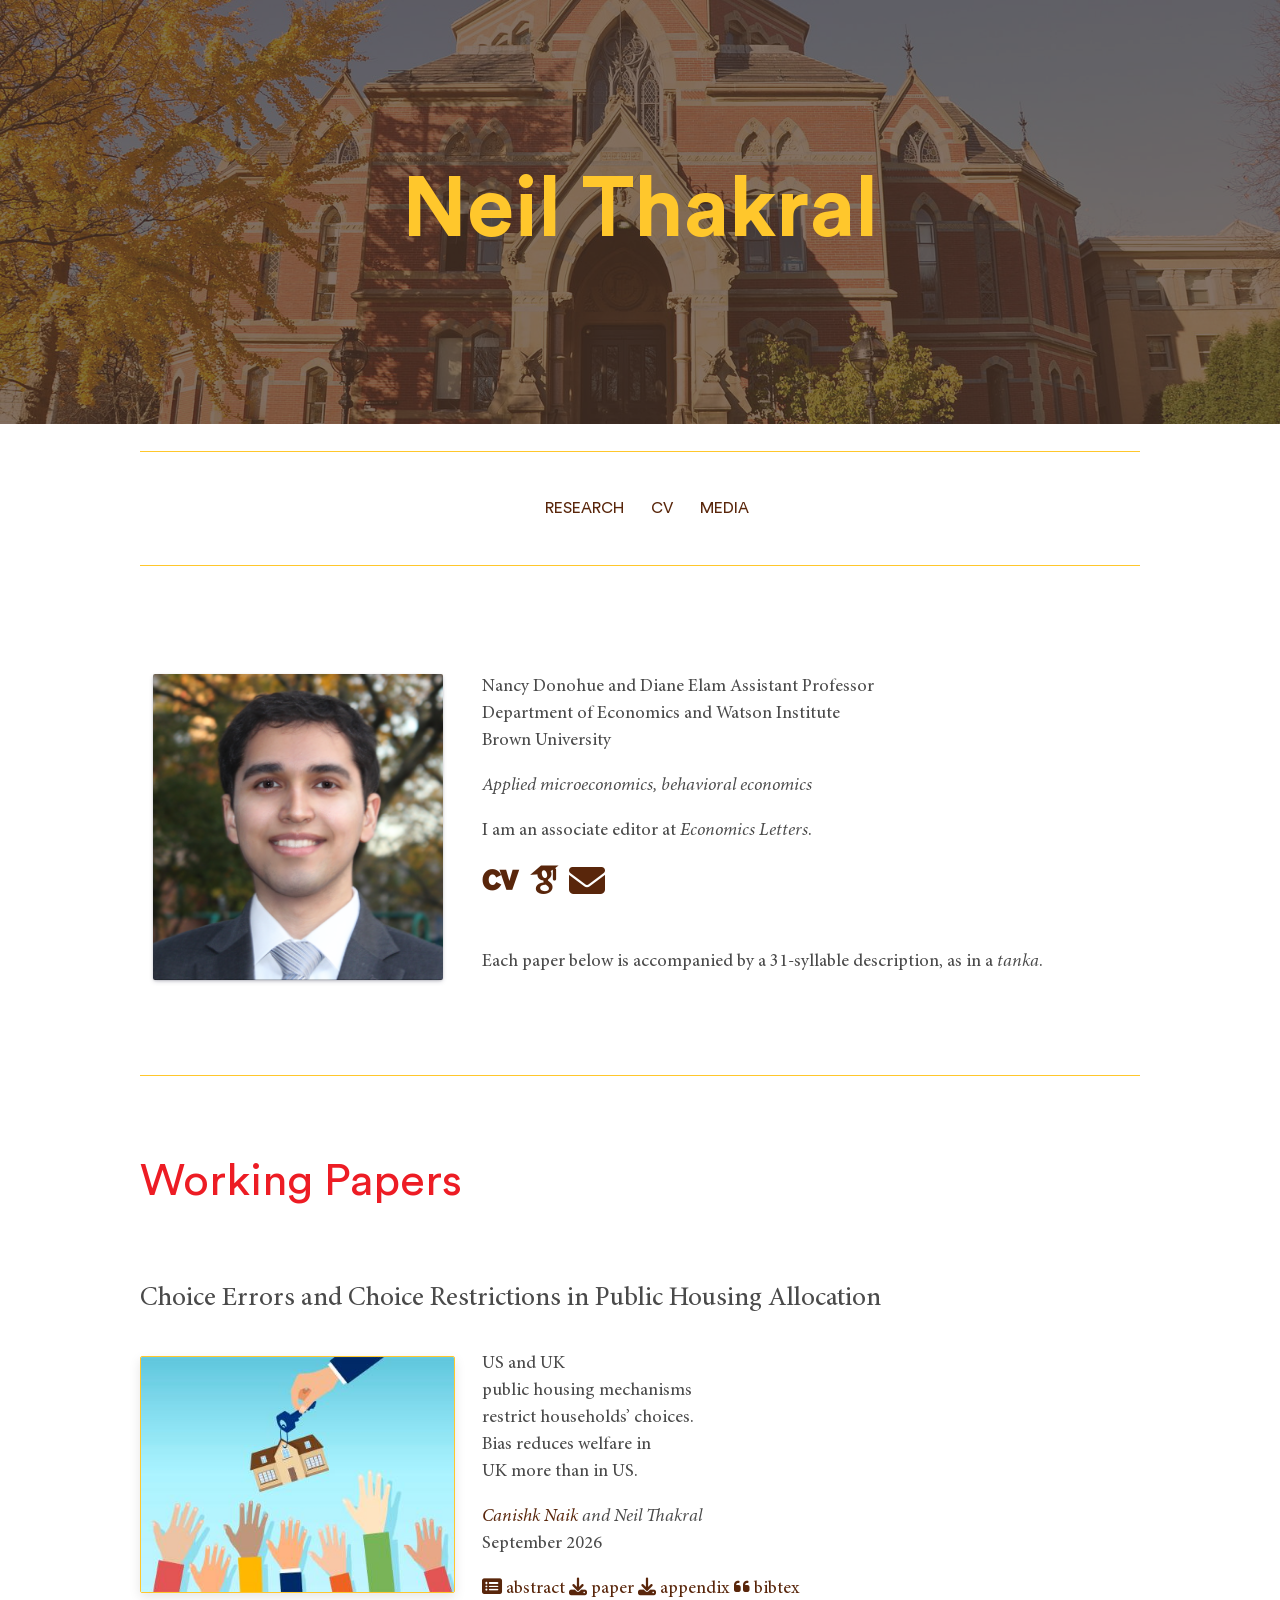
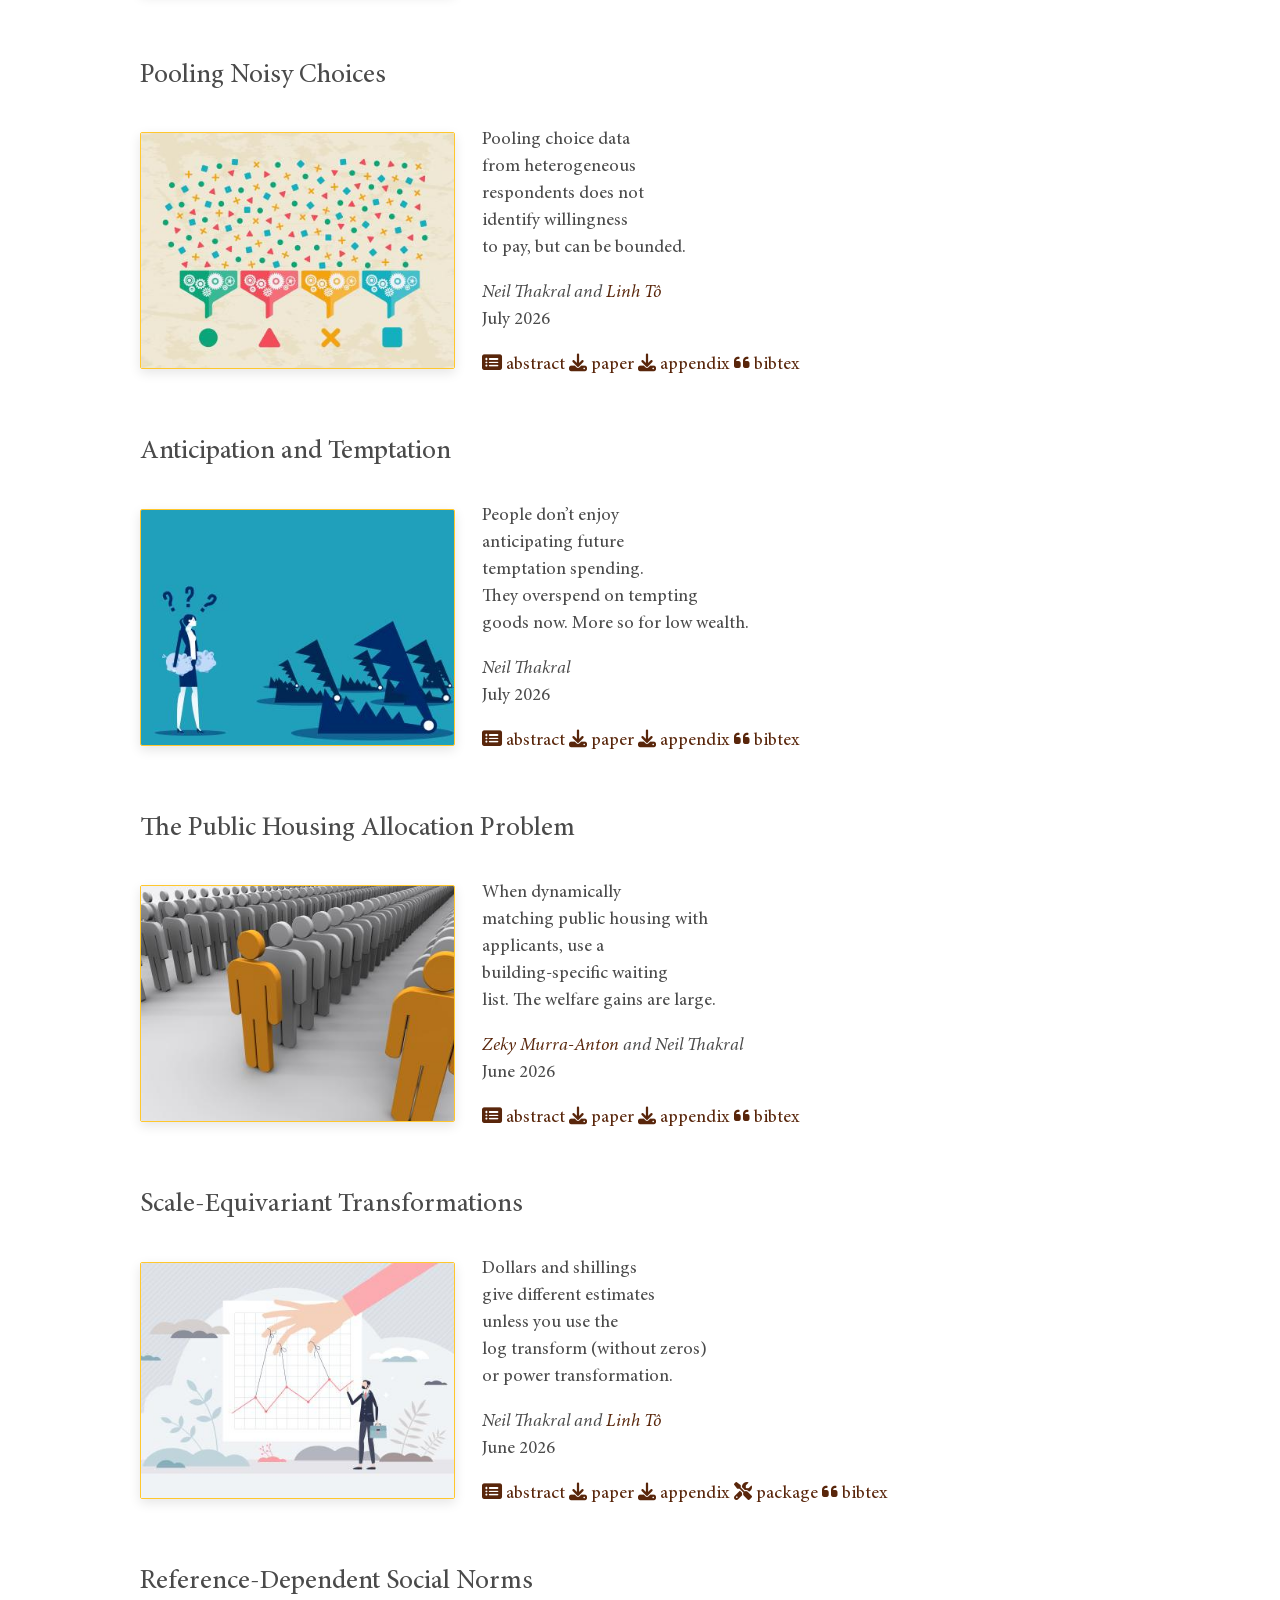
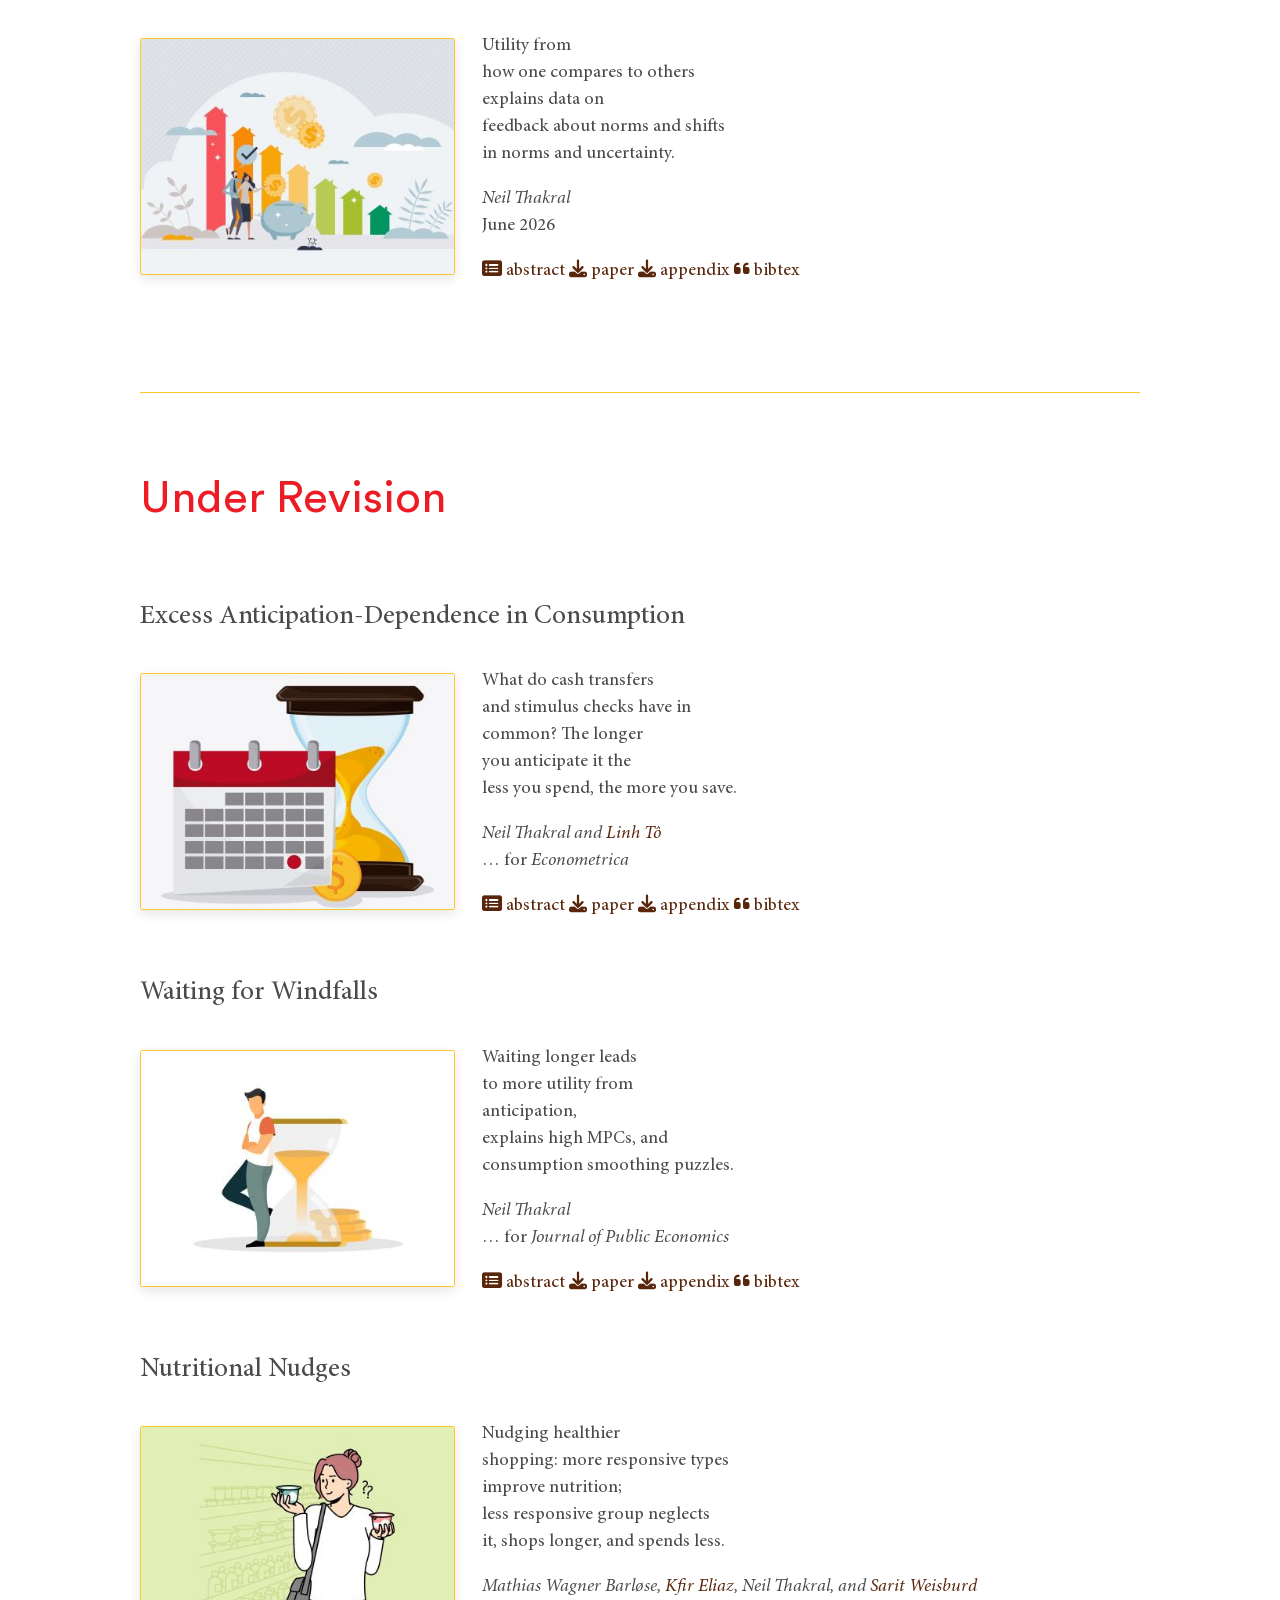
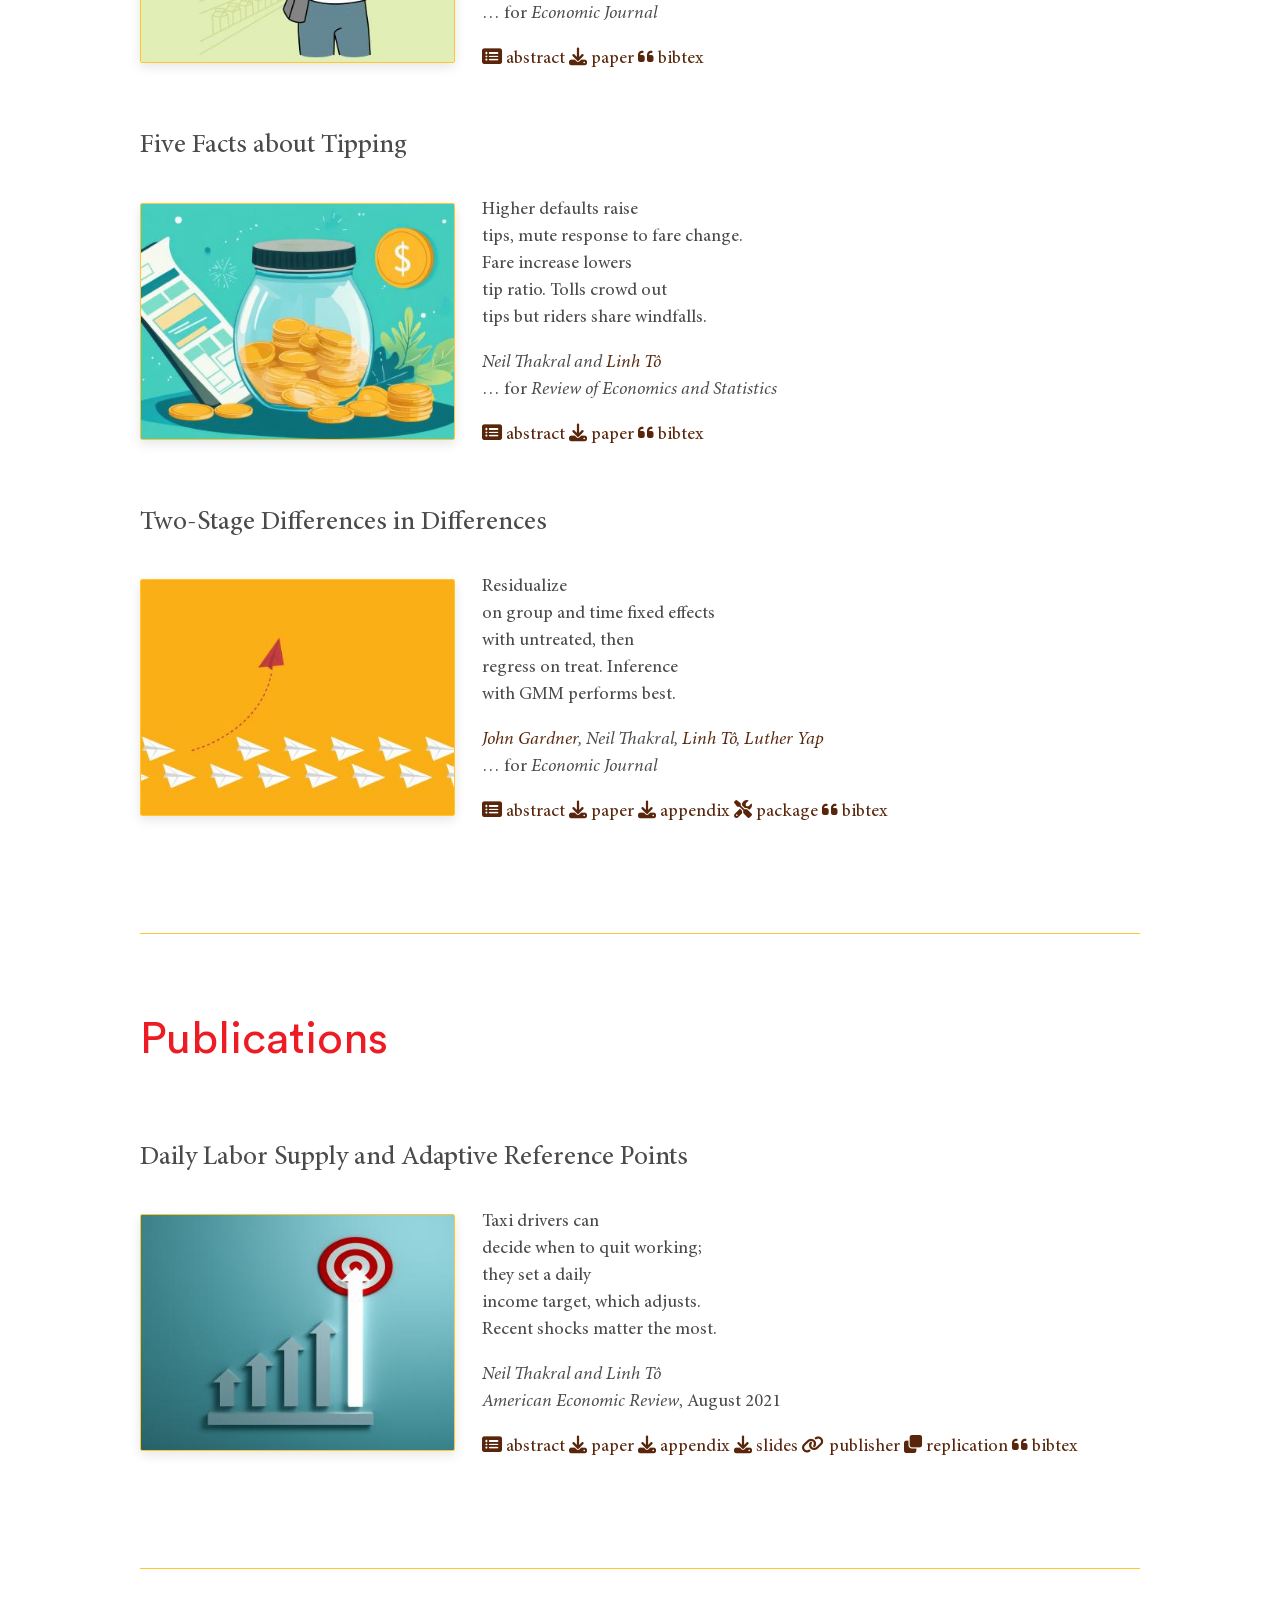
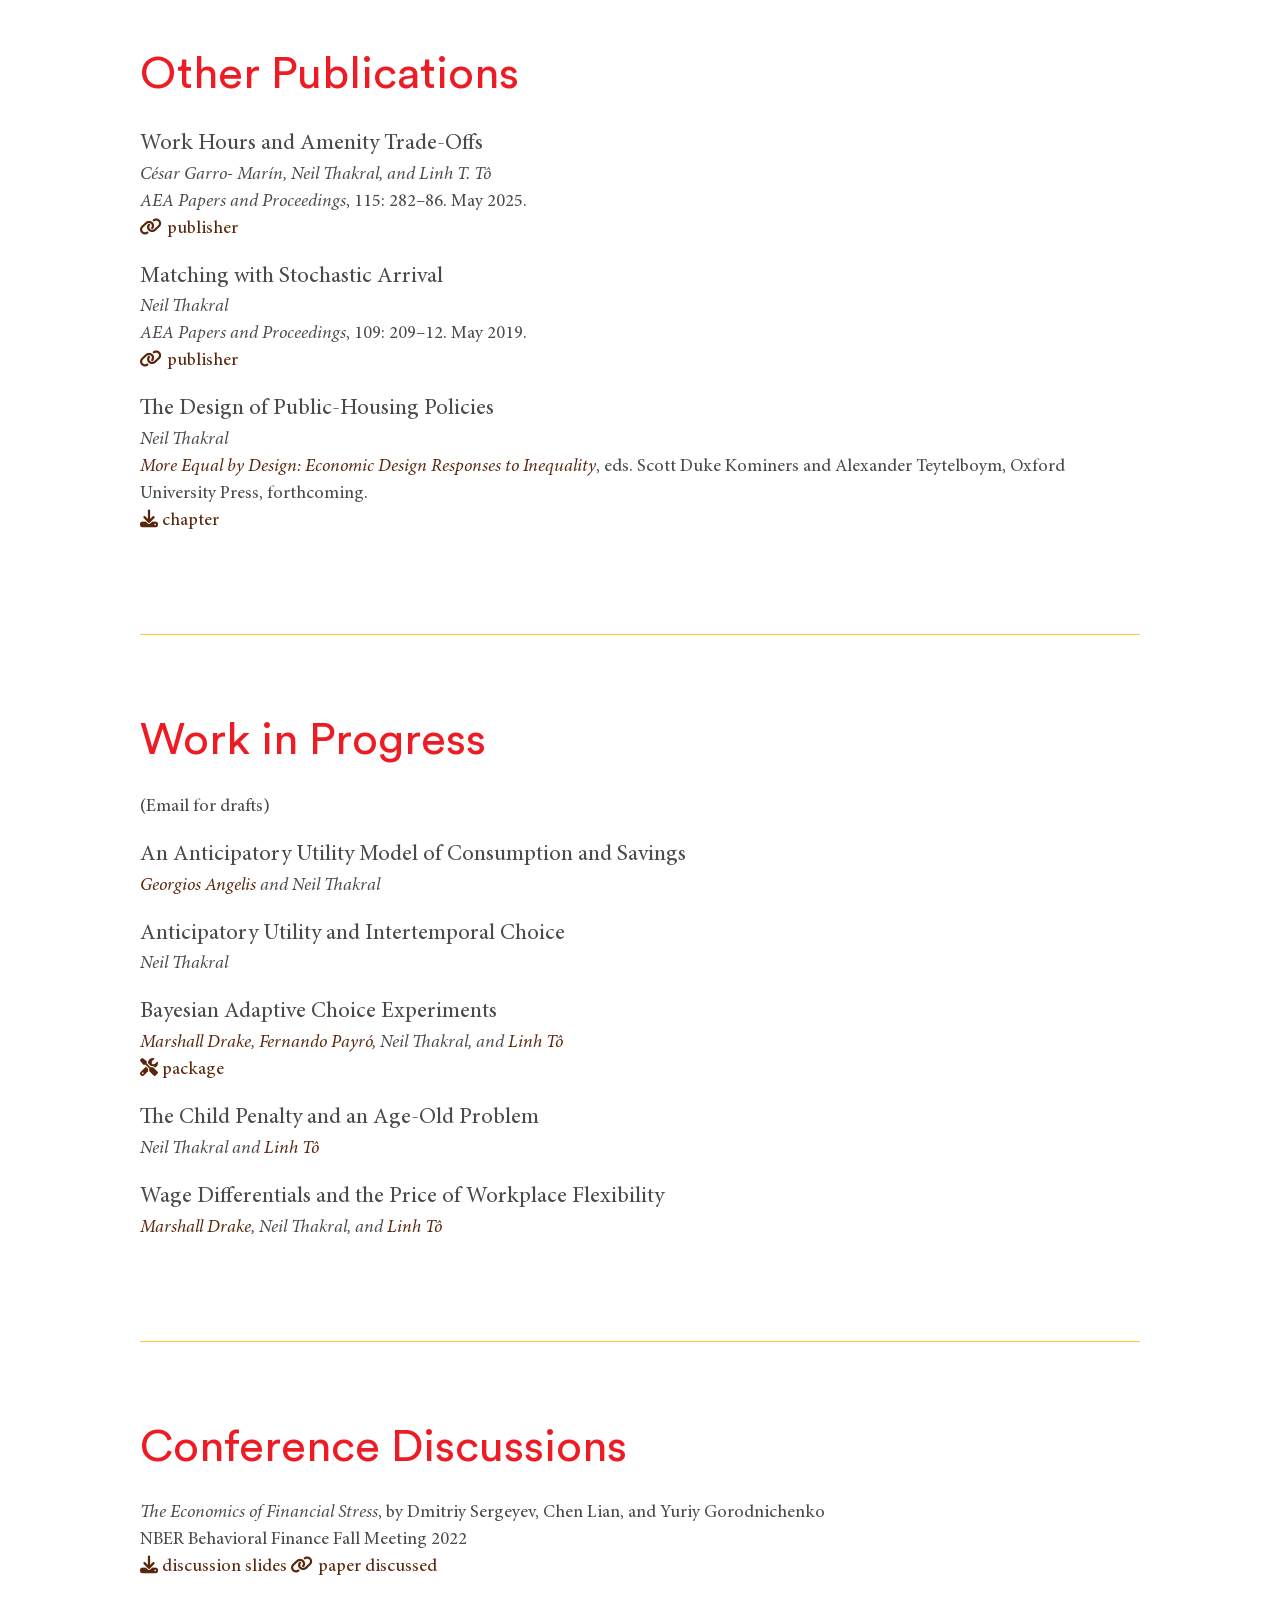
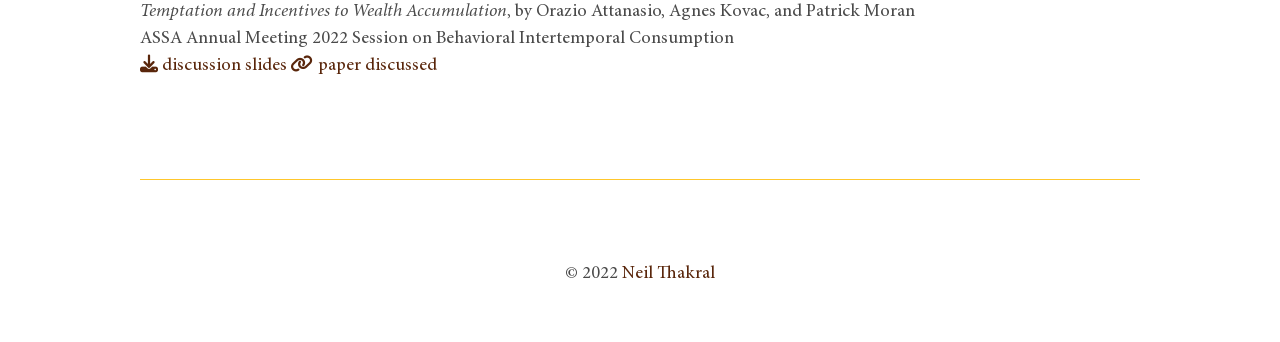
==== commit e81de9c0: "Move 2SDD to under revision section" ====
--- a/index.html
+++ b/index.html
@@ -718,170 +718,6 @@
 
 <div class="markdown has-text-left">
 <h4>
-    Two-Stage Differences in Differences
-</h4>
-</div>
-
-
-<div class="columns">
-    <div class="column column-left is-one-third is-three-fifths-mobile is-offset-one-fifth-mobile is-centered">
-        
-            <a href= files/papers/2sdd.pdf>
-                <img class="img-paper-responsive" src="/img/papers/2sdd_hu_fb670cb4661ec6bc.jpeg">
-            </a>
-        
-    </div>
-    <div class="markdown column column-right is-vcentered">
-    <p style="font-size:1.5px;"><br></p>
-        <p>Residualize<br>
-on group and time fixed effects<br>
-with untreated, then<br>
-regress on treat. Inference<br>
-with GMM performs best.</p>
-<p><em><a href="https://jrgcmu.github.io/">John Gardner</a>, Neil Thakral, <a href="https://linh.to/">Linh Tô</a>, <a href="https://lutheryap.github.io/">Luther Yap</a></em><br>
-June 2026</p>
-
-
-        
-        
-        
-        
-        
-        
-        
-
-        <a class="bibtexbutton" data-target="#2sddabs">
-            
-            <i class="fa fa-list-alt"></i>&nbsp;abstract
-            
-        </a>
-
-        <div class="modal fade-in fast" id="2sddabs">
-            <div class="modal-background"></div>
-            <div class="modal-card">
-                <header class="modal-card-head">
-                    <p class="modal-card-title">Abstract</p>
-                    <a class="button close is-outlined is-primary is-small is-round">
-                        <span class="icon is-small">
-                            <i class="fa fa-times"></i>
-                        </span>
-                    </a>
-                </header>
-                <div class="modal-card-body markdown">
-                    <p id="text-to-copy">This paper develops a framework for estimation and inference to analyze the effect of a policy or treatment in settings with treatment-effect heterogeneity and variation in treatment timing. We propose a two-stage difference-in-differences (2SDD) estimator that compares treated and untreated outcomes after removing group and period effects identified using untreated observations. Our regression-based approach enables us to conduct inference within a conventional GMM asymptotic framework. It easily facilitates extensions such as dynamic treatment effects, triple differences, continuous treatments, time-varying controls, and violations of parallel trends. Simulations of randomly generated placebo laws in state-level wage data demonstrate that 2SDD has rejection rates that are closer to the nominal rate and smaller standard errors than several alternatives in small samples. Across seven empirical applications, we find that 2SDD has a smaller incidence of extreme <em>t</em>-statistics and outlying standard errors.</p>
-                </div>
-                <footer class="modal-card-foot">
-                    <a class="button is-outlined is-primary is-rounded js-copy-cite">
-                        
-                        <span class="icon is-small">
-                            <i class="fa fa-copy"></i>
-                        </span>
-                        
-                        <span>Copy</span>
-                    </a>
-                    
-                </footer>
-            </div>
-        </div>
-        
-
-
-        
-        
-            
-            <a href=files/papers/2sdd.pdf><i class="fa fa-download"></i>&nbsp;paper</a>
-            
-        
-        
-            
-            <a href=files/papers/2sdd_appendix.pdf><i class="fa fa-download"></i>&nbsp;appendix</a>
-            
-        
-        
-        
-        
-        <a href=https://linh.to/packages/#two-stage-differences-in-differences><i class="fa fa-tools"></i>&nbsp;package</a>
-        
-        
-        
-        
-        
-        
-        
-        
-        
-        
-        
-        
-        
-
-        
-            
-            
-            
-            
-            
-            
-
-            <a class="bibtexbutton" data-target="#2sddbib">
-                
-                <i class="fa fa-quote-left"></i>&nbsp;bibtex
-                
-            </a>
-
-            <div class="modal fade-in fast" id="2sddbib">
-                <div class="modal-background"></div>
-                <div class="modal-card">
-                    <header class="modal-card-head">
-                        <p class="modal-card-title">BibTeX</p>
-                        <a class="button close is-outlined is-primary is-small is-round">
-                            <span class="icon is-small">
-                                <i class="fa fa-times"></i>
-                            </span>
-                        </a>
-                    </header>
-                    <div class="modal-card-body markdown">
-                        <pre><code id="text-to-copy">@article{gardner2026two,
-  title={Two-Stage Differences in Differences},
-  author={Gardner, John and Thakral, Neil and T{\^o}, Linh T and Yap, Luther},
-  journal={Mimeo},
-  year={2026}
-}
-</code></pre>
-                    </div>
-                    <footer class="modal-card-foot">
-                        <a class="button is-outlined is-primary is-rounded js-copy-cite">
-                            
-                            <span class="icon is-small">
-                                <i class="fa fa-copy"></i>
-                            </span>
-                            
-                            <span>Copy</span>
-                        </a>
-                        <a class="button is-outlined is-primary is-rounded" href="/files/bib/2sdd.bib" download="2sdd.bib">
-                            
-                            <span class="icon is-small">
-                                <i class="fa fa-download"></i>
-                            </span>
-                            
-                            <span>Download</span>
-                        </a>
-                    </footer>
-                </div>
-            </div>
-        
-
-    </div>
-</div>
-
-
-
-
-
-
-
-<div class="markdown has-text-left">
-<h4>
     The Public Housing Allocation Problem
 </h4>
 </div>
@@ -1412,7 +1248,7 @@
 you anticipate it the<br>
 less you spend, the more you save.</p>
 <p><em>Neil Thakral and <a href="https://linh.to/">Linh Tô</a></em><br>
-Revise and Resubmit, <em>Econometrica</em></p>
+&hellip; for <em>Econometrica</em></p>
 
 
         
@@ -1572,7 +1408,7 @@
 explains high MPCs, and<br>
 consumption smoothing puzzles.</p>
 <p><em>Neil Thakral</em><br>
-Revise and Resubmit, <em>Journal of Public Economics</em></p>
+&hellip; for <em>Journal of Public Economics</em></p>
 
 
         
@@ -1732,7 +1568,7 @@
 less responsive group neglects<br>
 it, shops longer, and spends less.</p>
 <p><em>Mathias Wagner Barløse, <a href="https://kfireliaz.sites.tau.ac.il/">Kfir Eliaz</a>, Neil Thakral, and <a href="https://saritw.weebly.com/">Sarit Weisburd</a></em><br>
-Revise and Resubmit, <em>Economic Journal</em></p>
+&hellip; for <em>Economic Journal</em></p>
 
 
         
@@ -1888,7 +1724,7 @@
 tip ratio. Tolls crowd out<br>
 tips but riders share windfalls.</p>
 <p><em>Neil Thakral and <a href="https://linh.to/">Linh Tô</a></em><br>
-Revise and Resubmit, <em>Review of Economics and Statistics</em></p>
+&hellip; for <em>Review of Economics and Statistics</em></p>
 
 
         
@@ -2018,6 +1854,170 @@
 </div>
 
 
+
+
+
+
+
+<div class="markdown has-text-left">
+<h4>
+    Two-Stage Differences in Differences
+</h4>
+</div>
+
+
+<div class="columns">
+    <div class="column column-left is-one-third is-three-fifths-mobile is-offset-one-fifth-mobile is-centered">
+        
+            <a href= files/papers/2sdd.pdf>
+                <img class="img-paper-responsive" src="/img/papers/2sdd_hu_fb670cb4661ec6bc.jpeg">
+            </a>
+        
+    </div>
+    <div class="markdown column column-right is-vcentered">
+    <p style="font-size:1.5px;"><br></p>
+        <p>Residualize<br>
+on group and time fixed effects<br>
+with untreated, then<br>
+regress on treat. Inference<br>
+with GMM performs best.</p>
+<p><em><a href="https://jrgcmu.github.io/">John Gardner</a>, Neil Thakral, <a href="https://linh.to/">Linh Tô</a>, <a href="https://lutheryap.github.io/">Luther Yap</a></em><br>
+&hellip; for <em>Economic Journal</em></p>
+
+
+        
+        
+        
+        
+        
+        
+        
+
+        <a class="bibtexbutton" data-target="#2sddabs">
+            
+            <i class="fa fa-list-alt"></i>&nbsp;abstract
+            
+        </a>
+
+        <div class="modal fade-in fast" id="2sddabs">
+            <div class="modal-background"></div>
+            <div class="modal-card">
+                <header class="modal-card-head">
+                    <p class="modal-card-title">Abstract</p>
+                    <a class="button close is-outlined is-primary is-small is-round">
+                        <span class="icon is-small">
+                            <i class="fa fa-times"></i>
+                        </span>
+                    </a>
+                </header>
+                <div class="modal-card-body markdown">
+                    <p id="text-to-copy">This paper develops a framework for estimation and inference to analyze the effect of a policy or treatment in settings with treatment-effect heterogeneity and variation in treatment timing. We propose a two-stage difference-in-differences (2SDD) estimator that compares treated and untreated outcomes after removing group and period effects identified using untreated observations. Our regression-based approach enables us to conduct inference within a conventional GMM asymptotic framework. It easily facilitates extensions such as dynamic treatment effects, triple differences, continuous treatments, time-varying controls, and violations of parallel trends. Simulations of randomly generated placebo laws in state-level wage data demonstrate that 2SDD has rejection rates that are closer to the nominal rate and smaller standard errors than several alternatives in small samples. Across seven empirical applications, we find that 2SDD has a smaller incidence of extreme <em>t</em>-statistics and outlying standard errors.</p>
+                </div>
+                <footer class="modal-card-foot">
+                    <a class="button is-outlined is-primary is-rounded js-copy-cite">
+                        
+                        <span class="icon is-small">
+                            <i class="fa fa-copy"></i>
+                        </span>
+                        
+                        <span>Copy</span>
+                    </a>
+                    
+                </footer>
+            </div>
+        </div>
+        
+
+
+        
+        
+            
+            <a href=files/papers/2sdd.pdf><i class="fa fa-download"></i>&nbsp;paper</a>
+            
+        
+        
+            
+            <a href=files/papers/2sdd_appendix.pdf><i class="fa fa-download"></i>&nbsp;appendix</a>
+            
+        
+        
+        
+        
+        <a href=https://linh.to/packages/#two-stage-differences-in-differences><i class="fa fa-tools"></i>&nbsp;package</a>
+        
+        
+        
+        
+        
+        
+        
+        
+        
+        
+        
+        
+        
+
+        
+            
+            
+            
+            
+            
+            
+
+            <a class="bibtexbutton" data-target="#2sddbib">
+                
+                <i class="fa fa-quote-left"></i>&nbsp;bibtex
+                
+            </a>
+
+            <div class="modal fade-in fast" id="2sddbib">
+                <div class="modal-background"></div>
+                <div class="modal-card">
+                    <header class="modal-card-head">
+                        <p class="modal-card-title">BibTeX</p>
+                        <a class="button close is-outlined is-primary is-small is-round">
+                            <span class="icon is-small">
+                                <i class="fa fa-times"></i>
+                            </span>
+                        </a>
+                    </header>
+                    <div class="modal-card-body markdown">
+                        <pre><code id="text-to-copy">@article{gardner2026two,
+  title={Two-Stage Differences in Differences},
+  author={Gardner, John and Thakral, Neil and T{\^o}, Linh T and Yap, Luther},
+  journal={Mimeo},
+  year={2026}
+}
+</code></pre>
+                    </div>
+                    <footer class="modal-card-foot">
+                        <a class="button is-outlined is-primary is-rounded js-copy-cite">
+                            
+                            <span class="icon is-small">
+                                <i class="fa fa-copy"></i>
+                            </span>
+                            
+                            <span>Copy</span>
+                        </a>
+                        <a class="button is-outlined is-primary is-rounded" href="/files/bib/2sdd.bib" download="2sdd.bib">
+                            
+                            <span class="icon is-small">
+                                <i class="fa fa-download"></i>
+                            </span>
+                            
+                            <span>Download</span>
+                        </a>
+                    </footer>
+                </div>
+            </div>
+        
+
+    </div>
+</div>
+
+
                 </div>
                 
             </div>
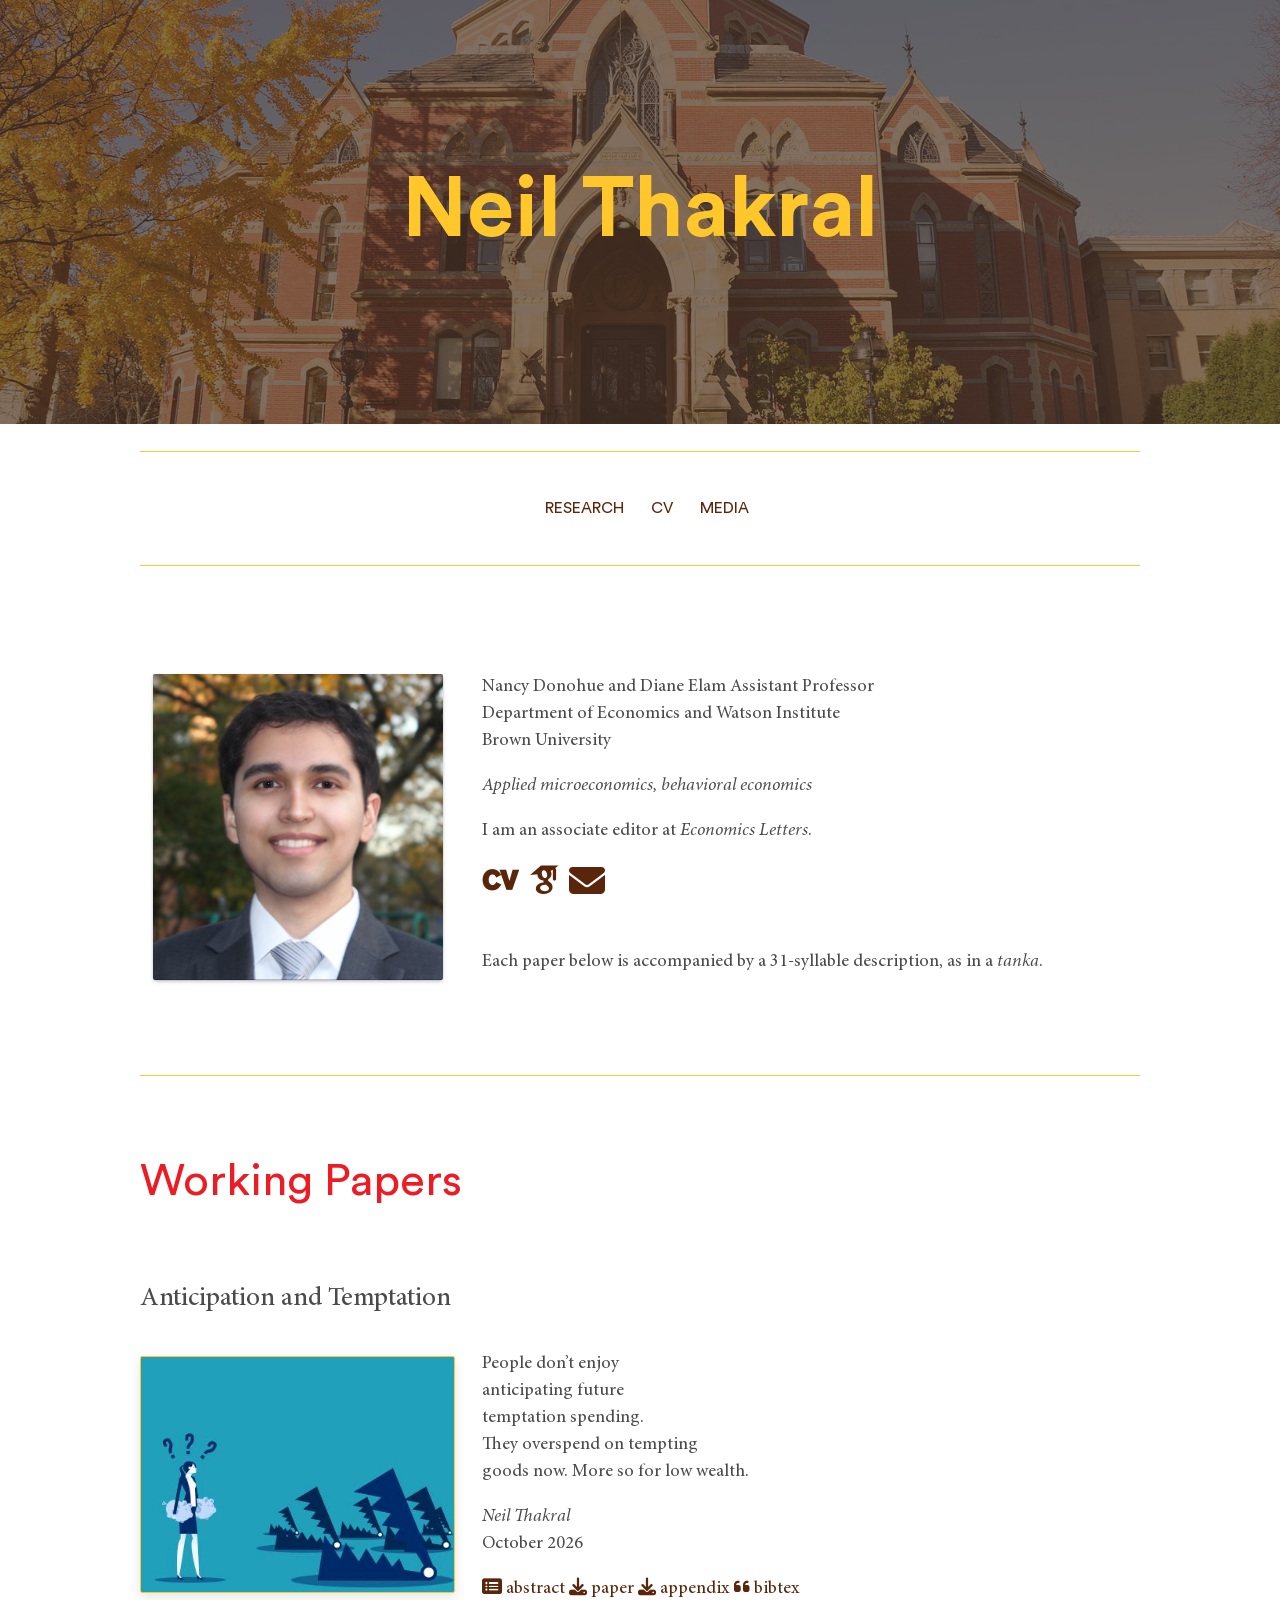
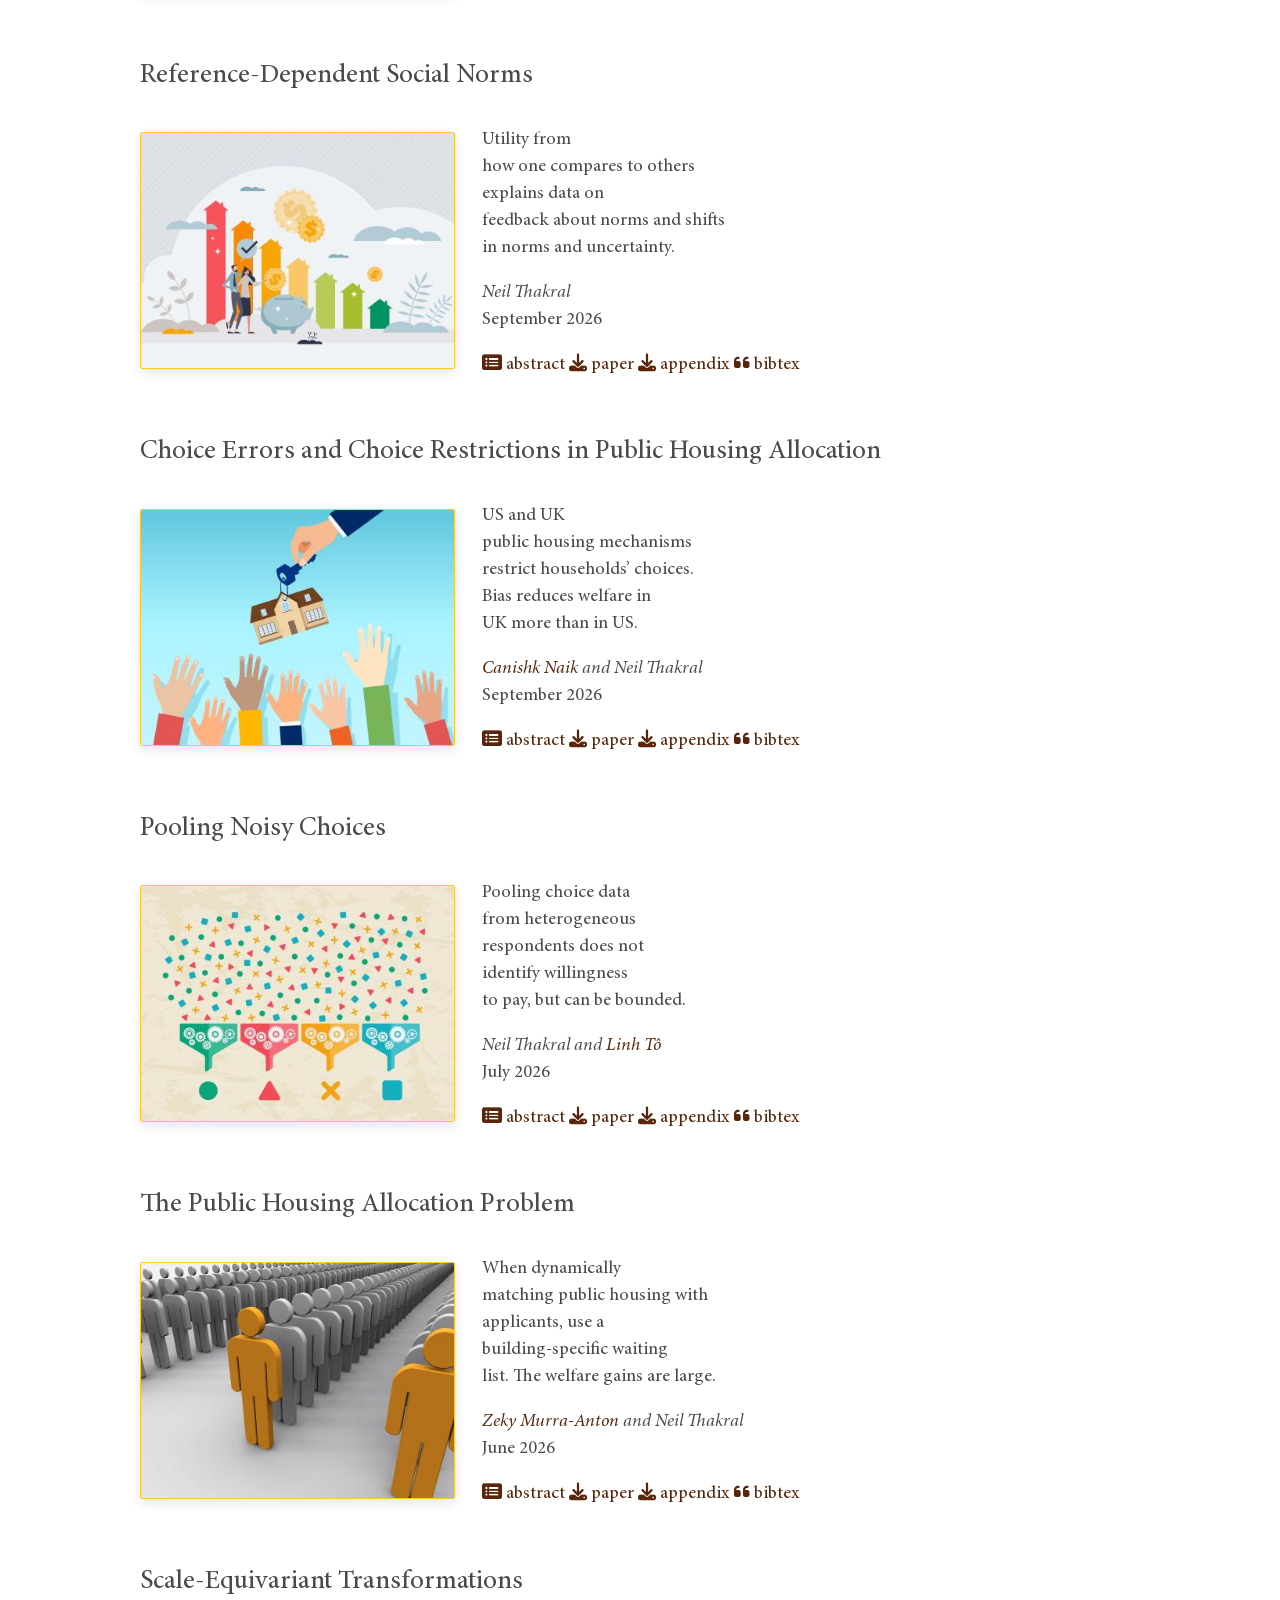
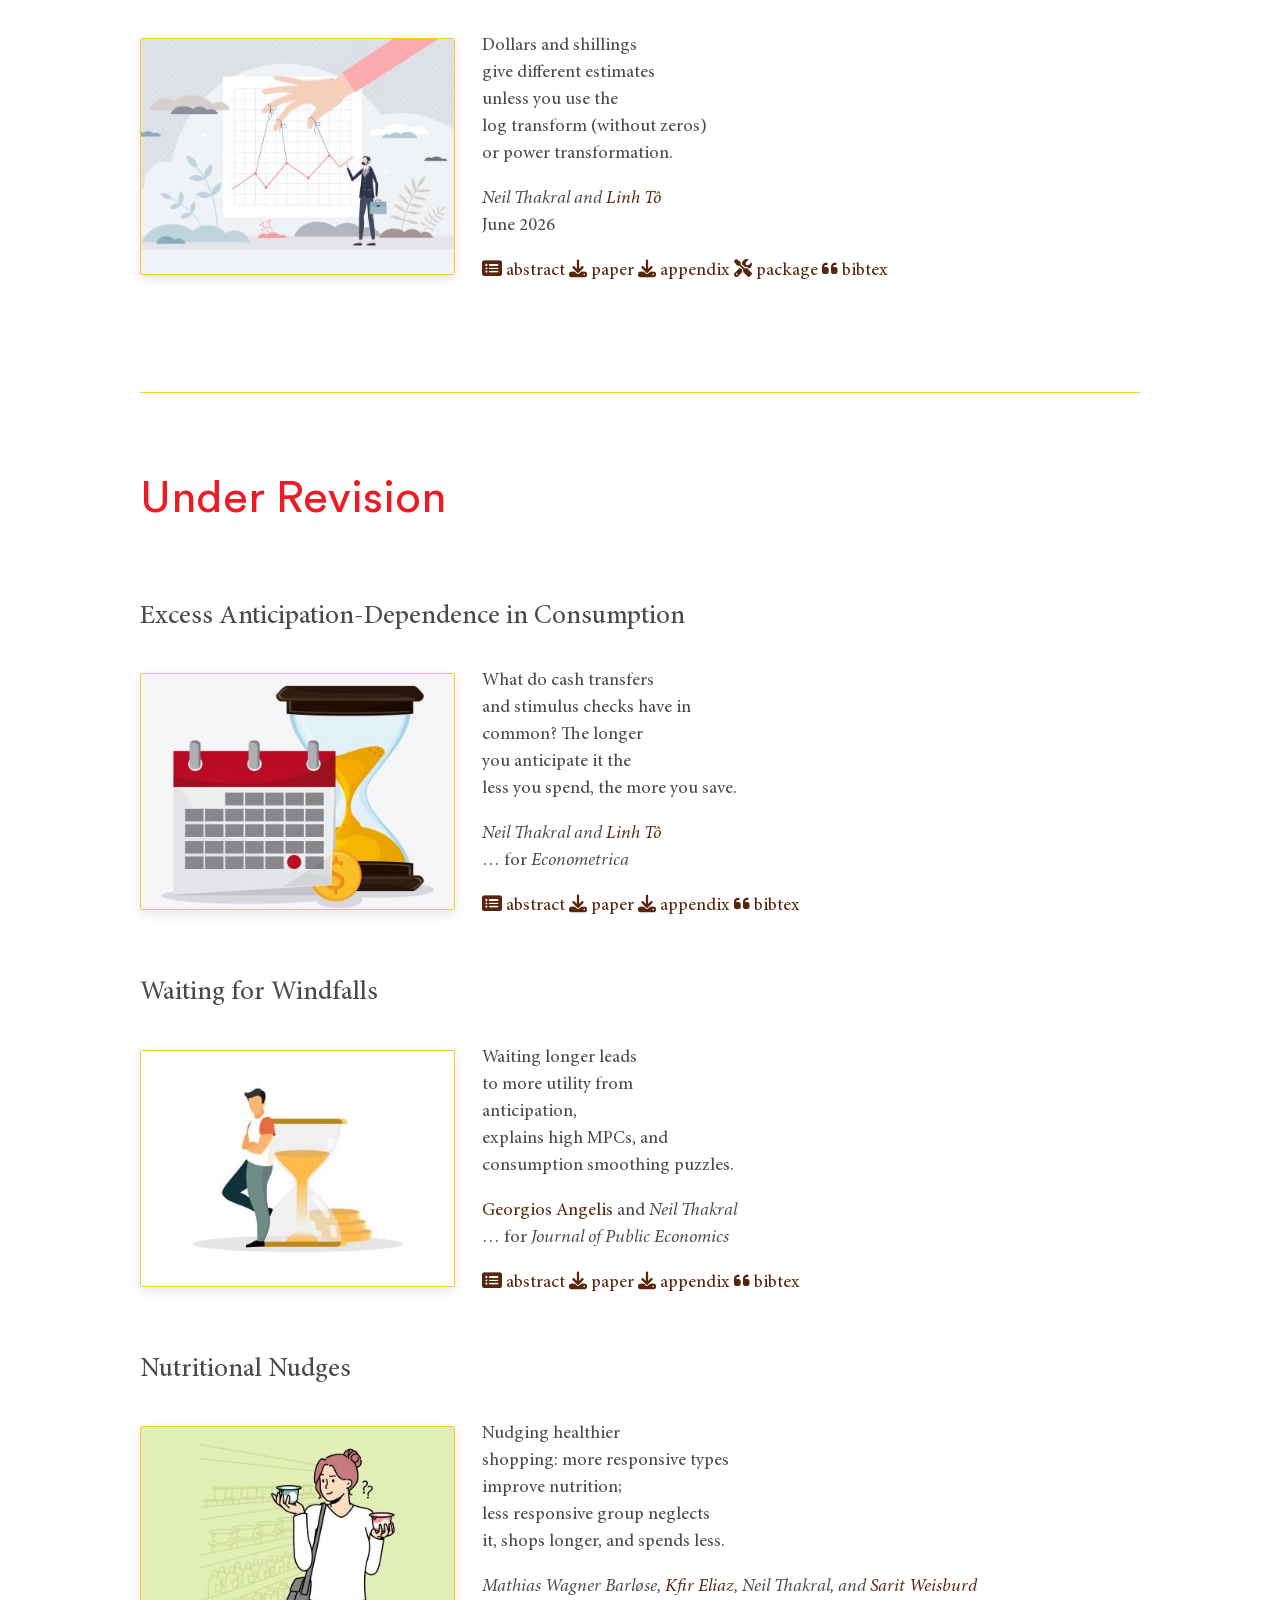
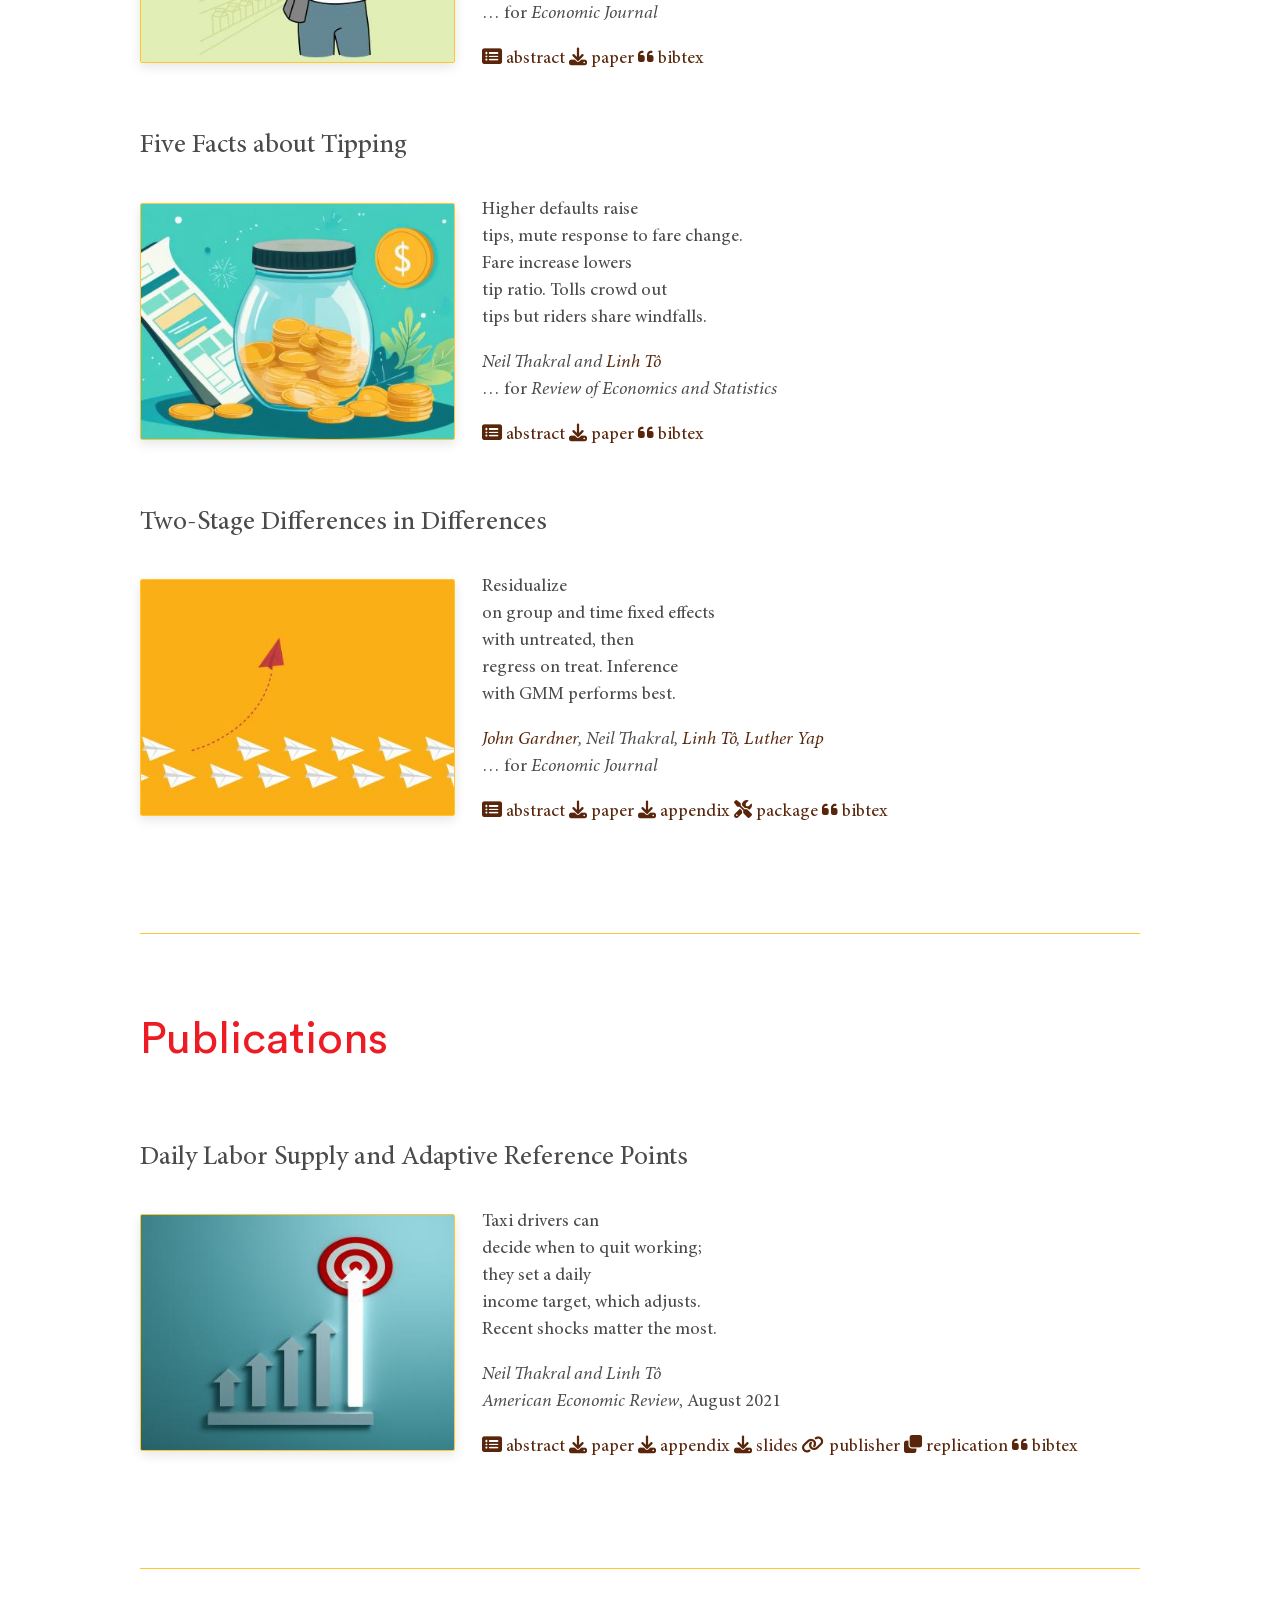
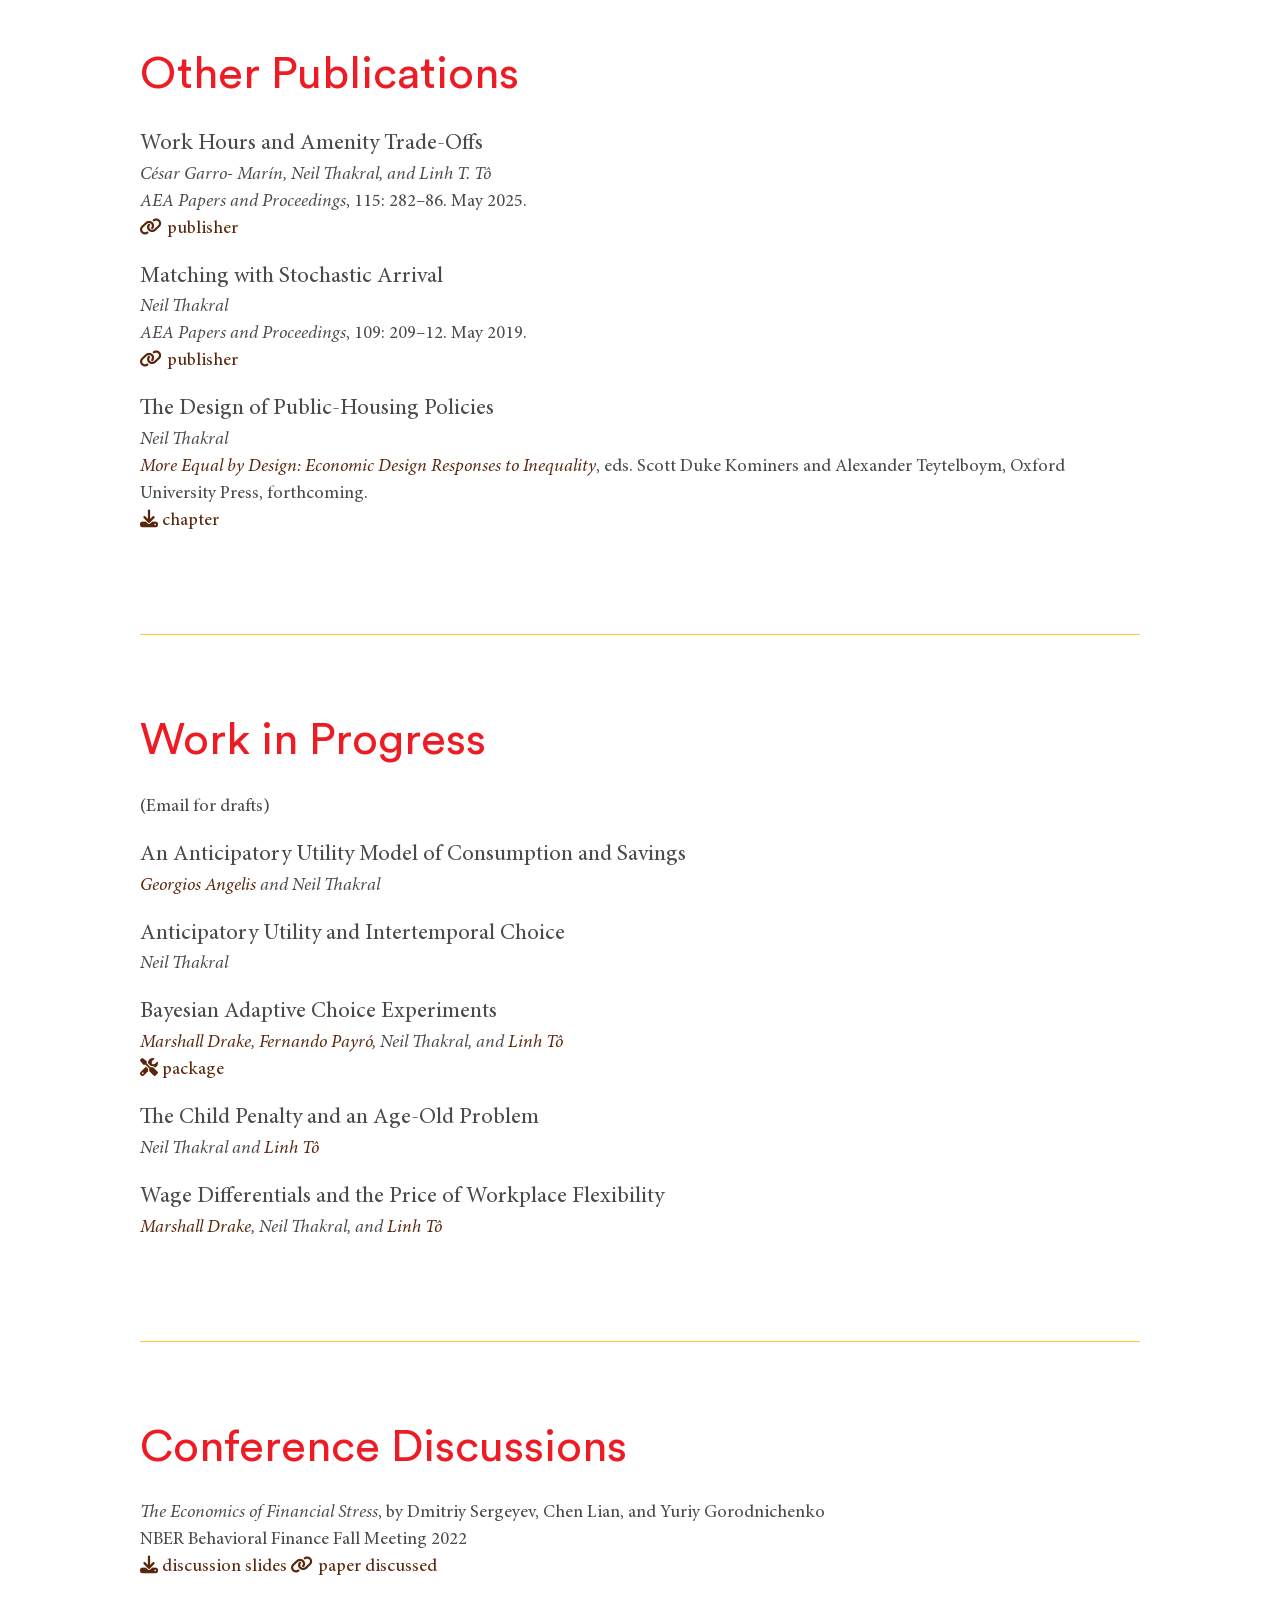
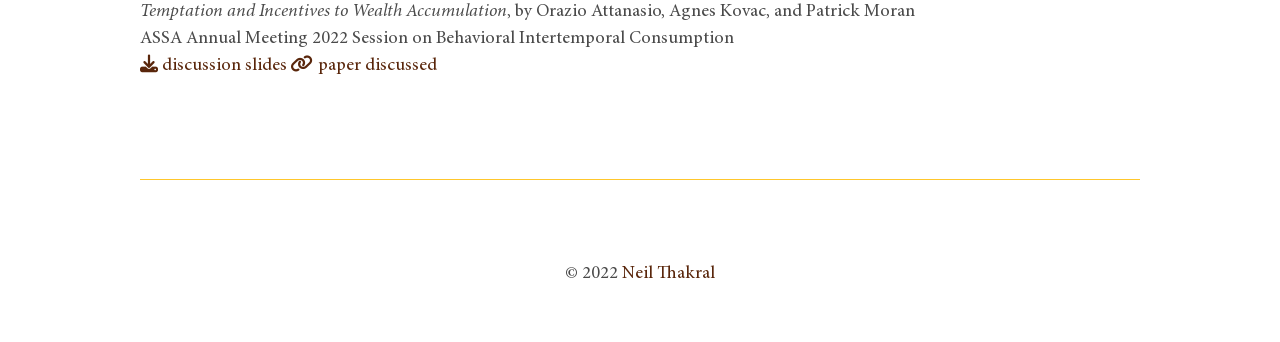
==== commit b25f2f2a: "Update WAIT" ====
--- a/index.html
+++ b/index.html
@@ -238,6 +238,326 @@
 
 <div class="markdown has-text-left">
 <h4>
+    Anticipation and Temptation
+</h4>
+</div>
+
+
+<div class="columns">
+    <div class="column column-left is-one-third is-three-fifths-mobile is-offset-one-fifth-mobile is-centered">
+        
+            <a href= files/papers/temptation.pdf>
+                <img class="img-paper-responsive" src="/img/papers/temptation_hu_985361738c91e09b.jpeg">
+            </a>
+        
+    </div>
+    <div class="markdown column column-right is-vcentered">
+    <p style="font-size:1.5px;"><br></p>
+        <p>People don&rsquo;t enjoy<br>
+anticipating future<br>
+temptation spending.<br>
+They overspend on tempting<br>
+goods now. More so for low wealth.</p>
+<p><em>Neil Thakral</em><br>
+October 2026</p>
+
+
+        
+        
+        
+        
+        
+        
+        
+
+        <a class="bibtexbutton" data-target="#temptationabs">
+            
+            <i class="fa fa-list-alt"></i>&nbsp;abstract
+            
+        </a>
+
+        <div class="modal fade-in fast" id="temptationabs">
+            <div class="modal-background"></div>
+            <div class="modal-card">
+                <header class="modal-card-head">
+                    <p class="modal-card-title">Abstract</p>
+                    <a class="button close is-outlined is-primary is-small is-round">
+                        <span class="icon is-small">
+                            <i class="fa fa-times"></i>
+                        </span>
+                    </a>
+                </header>
+                <div class="modal-card-body markdown">
+                    <p id="text-to-copy">This paper presents a model of temptation based on anticipatory utility. Temptation arises when an earlier self does not affectively anticipate a future consumption episode, which generates surprise utility for the consuming self that the decision-maker does not value prospectively. The resulting time-inconsistent preferences generate temptation spending shares that decrease with wealth and a behavioral poverty trap. Timing and planning provide soft self-control by allowing future non-temptation consumption to be anticipated before resources become liquid, while income risk raises temptation spending by preventing decision-makers from enjoying the anticipation of non-temptation consumption. Commitment devices provide hard self-control by determining how much future liquidity remains exposed to temptation from intervening selves. The interaction between anticipation and liquidity generates substitutability between soft and hard self-control and delivers implications for payment timing and frequency and the design of commitment devices.</p>
+                </div>
+                <footer class="modal-card-foot">
+                    <a class="button is-outlined is-primary is-rounded js-copy-cite">
+                        
+                        <span class="icon is-small">
+                            <i class="fa fa-copy"></i>
+                        </span>
+                        
+                        <span>Copy</span>
+                    </a>
+                    
+                </footer>
+            </div>
+        </div>
+        
+
+
+        
+        
+            
+            <a href=files/papers/temptation.pdf><i class="fa fa-download"></i>&nbsp;paper</a>
+            
+        
+        
+            
+            <a href=files/papers/temptation_appendix.pdf><i class="fa fa-download"></i>&nbsp;appendix</a>
+            
+        
+        
+        
+        
+        
+        
+        
+        
+        
+        
+        
+        
+        
+        
+
+        
+            
+            
+            
+            
+            
+            
+
+            <a class="bibtexbutton" data-target="#temptationbib">
+                
+                <i class="fa fa-quote-left"></i>&nbsp;bibtex
+                
+            </a>
+
+            <div class="modal fade-in fast" id="temptationbib">
+                <div class="modal-background"></div>
+                <div class="modal-card">
+                    <header class="modal-card-head">
+                        <p class="modal-card-title">BibTeX</p>
+                        <a class="button close is-outlined is-primary is-small is-round">
+                            <span class="icon is-small">
+                                <i class="fa fa-times"></i>
+                            </span>
+                        </a>
+                    </header>
+                    <div class="modal-card-body markdown">
+                        <pre><code id="text-to-copy">@article{thakral2026anticipation,
+  title={Anticipation and Temptation},
+  author={Thakral, Neil},
+  journal={Mimeo},
+  year={2026}
+}
+</code></pre>
+                    </div>
+                    <footer class="modal-card-foot">
+                        <a class="button is-outlined is-primary is-rounded js-copy-cite">
+                            
+                            <span class="icon is-small">
+                                <i class="fa fa-copy"></i>
+                            </span>
+                            
+                            <span>Copy</span>
+                        </a>
+                        <a class="button is-outlined is-primary is-rounded" href="/files/bib/temptation.bib" download="temptation.bib">
+                            
+                            <span class="icon is-small">
+                                <i class="fa fa-download"></i>
+                            </span>
+                            
+                            <span>Download</span>
+                        </a>
+                    </footer>
+                </div>
+            </div>
+        
+
+    </div>
+</div>
+
+
+
+
+
+
+
+<div class="markdown has-text-left">
+<h4>
+    Reference-Dependent Social Norms
+</h4>
+</div>
+
+
+<div class="columns">
+    <div class="column column-left is-one-third is-three-fifths-mobile is-offset-one-fifth-mobile is-centered">
+        
+            <a href= files/papers/rdsn.pdf>
+                <img class="img-paper-responsive" src="/img/papers/rdsn_hu_1287eb860bfdee1b.jpeg">
+            </a>
+        
+    </div>
+    <div class="markdown column column-right is-vcentered">
+    <p style="font-size:1.5px;"><br></p>
+        <p>Utility from<br>
+how one compares to others<br>
+explains data on<br>
+feedback about norms and shifts<br>
+in norms and uncertainty.</p>
+<p><em>Neil Thakral</em><br>
+September 2026</p>
+
+
+        
+        
+        
+        
+        
+        
+        
+
+        <a class="bibtexbutton" data-target="#rdsnabs">
+            
+            <i class="fa fa-list-alt"></i>&nbsp;abstract
+            
+        </a>
+
+        <div class="modal fade-in fast" id="rdsnabs">
+            <div class="modal-background"></div>
+            <div class="modal-card">
+                <header class="modal-card-head">
+                    <p class="modal-card-title">Abstract</p>
+                    <a class="button close is-outlined is-primary is-small is-round">
+                        <span class="icon is-small">
+                            <i class="fa fa-times"></i>
+                        </span>
+                    </a>
+                </header>
+                <div class="modal-card-body markdown">
+                    <p id="text-to-copy">This paper develops a model of reference-dependent preferences in which the descriptive social norm—the distribution of others&rsquo; actions—enters utility as a stochastic reference point. The marginal benefit of norm adherence depends only on an individual&rsquo;s rank in the distribution, which yields testable predictions: rank feedback moves low performers most; small approval cues prevent high performers from reducing effort in response to feedback; more precise feedback can increase norm adherence; uncertainty can induce precautionary over-compliance; higher suggestions or examples raise actions; and lower types may not follow norm shifts among high types. We derive implications for the design of social-comparison information.</p>
+                </div>
+                <footer class="modal-card-foot">
+                    <a class="button is-outlined is-primary is-rounded js-copy-cite">
+                        
+                        <span class="icon is-small">
+                            <i class="fa fa-copy"></i>
+                        </span>
+                        
+                        <span>Copy</span>
+                    </a>
+                    
+                </footer>
+            </div>
+        </div>
+        
+
+
+        
+        
+            
+            <a href=files/papers/rdsn.pdf><i class="fa fa-download"></i>&nbsp;paper</a>
+            
+        
+        
+            
+            <a href=files/papers/rdsn_appendix.pdf><i class="fa fa-download"></i>&nbsp;appendix</a>
+            
+        
+        
+        
+        
+        
+        
+        
+        
+        
+        
+        
+        
+        
+        
+
+        
+            
+            
+            
+            
+            
+            
+
+            <a class="bibtexbutton" data-target="#rdsnbib">
+                
+                <i class="fa fa-quote-left"></i>&nbsp;bibtex
+                
+            </a>
+
+            <div class="modal fade-in fast" id="rdsnbib">
+                <div class="modal-background"></div>
+                <div class="modal-card">
+                    <header class="modal-card-head">
+                        <p class="modal-card-title">BibTeX</p>
+                        <a class="button close is-outlined is-primary is-small is-round">
+                            <span class="icon is-small">
+                                <i class="fa fa-times"></i>
+                            </span>
+                        </a>
+                    </header>
+                    <div class="modal-card-body markdown">
+                        <pre><code id="text-to-copy">@article{thakral2026reference,
+  title={Reference-Dependent Social Norms},
+  author={Thakral, Neil},
+  journal={Mimeo},
+  year={2026}
+}
+</code></pre>
+                    </div>
+                    <footer class="modal-card-foot">
+                        <a class="button is-outlined is-primary is-rounded js-copy-cite">
+                            
+                            <span class="icon is-small">
+                                <i class="fa fa-copy"></i>
+                            </span>
+                            
+                            <span>Copy</span>
+                        </a>
+                        <a class="button is-outlined is-primary is-rounded" href="/files/bib/rdsn.bib" download="rdsn.bib">
+                            
+                            <span class="icon is-small">
+                                <i class="fa fa-download"></i>
+                            </span>
+                            
+                            <span>Download</span>
+                        </a>
+                    </footer>
+                </div>
+            </div>
+        
+
+    </div>
+</div>
+
+
+
+
+
+
+
+<div class="markdown has-text-left">
+<h4>
     Choice Errors and Choice Restrictions in Public Housing Allocation
 </h4>
 </div>
@@ -558,166 +878,6 @@
 
 <div class="markdown has-text-left">
 <h4>
-    Anticipation and Temptation
-</h4>
-</div>
-
-
-<div class="columns">
-    <div class="column column-left is-one-third is-three-fifths-mobile is-offset-one-fifth-mobile is-centered">
-        
-            <a href= files/papers/temptation.pdf>
-                <img class="img-paper-responsive" src="/img/papers/temptation_hu_985361738c91e09b.jpeg">
-            </a>
-        
-    </div>
-    <div class="markdown column column-right is-vcentered">
-    <p style="font-size:1.5px;"><br></p>
-        <p>People don&rsquo;t enjoy<br>
-anticipating future<br>
-temptation spending.<br>
-They overspend on tempting<br>
-goods now. More so for low wealth.</p>
-<p><em>Neil Thakral</em><br>
-July 2026</p>
-
-
-        
-        
-        
-        
-        
-        
-        
-
-        <a class="bibtexbutton" data-target="#temptationabs">
-            
-            <i class="fa fa-list-alt"></i>&nbsp;abstract
-            
-        </a>
-
-        <div class="modal fade-in fast" id="temptationabs">
-            <div class="modal-background"></div>
-            <div class="modal-card">
-                <header class="modal-card-head">
-                    <p class="modal-card-title">Abstract</p>
-                    <a class="button close is-outlined is-primary is-small is-round">
-                        <span class="icon is-small">
-                            <i class="fa fa-times"></i>
-                        </span>
-                    </a>
-                </header>
-                <div class="modal-card-body markdown">
-                    <p id="text-to-copy">This paper presents a model of temptation based on anticipatory utility. Temptation arises when an earlier self does not affectively anticipate a future consumption episode, which generates surprise utility for the consuming self that the decision-maker does not value prospectively. The resulting time-inconsistent preferences generate temptation spending shares that decrease with wealth and a behavioral poverty trap. Timing and planning provide soft self-control by allowing future non-temptation consumption to be anticipated before resources become liquid, while income risk raises temptation spending by preventing decision-makers from enjoying the anticipation of non-temptation consumption. Commitment devices provide hard self-control by determining how much future liquidity remains exposed to temptation from intervening selves. The interaction between anticipation and liquidity generates substitutability between soft and hard self-control and delivers implications for payment timing and frequency and the design of commitment devices.</p>
-                </div>
-                <footer class="modal-card-foot">
-                    <a class="button is-outlined is-primary is-rounded js-copy-cite">
-                        
-                        <span class="icon is-small">
-                            <i class="fa fa-copy"></i>
-                        </span>
-                        
-                        <span>Copy</span>
-                    </a>
-                    
-                </footer>
-            </div>
-        </div>
-        
-
-
-        
-        
-            
-            <a href=files/papers/temptation.pdf><i class="fa fa-download"></i>&nbsp;paper</a>
-            
-        
-        
-            
-            <a href=files/papers/temptation_appendix.pdf><i class="fa fa-download"></i>&nbsp;appendix</a>
-            
-        
-        
-        
-        
-        
-        
-        
-        
-        
-        
-        
-        
-        
-        
-
-        
-            
-            
-            
-            
-            
-            
-
-            <a class="bibtexbutton" data-target="#temptationbib">
-                
-                <i class="fa fa-quote-left"></i>&nbsp;bibtex
-                
-            </a>
-
-            <div class="modal fade-in fast" id="temptationbib">
-                <div class="modal-background"></div>
-                <div class="modal-card">
-                    <header class="modal-card-head">
-                        <p class="modal-card-title">BibTeX</p>
-                        <a class="button close is-outlined is-primary is-small is-round">
-                            <span class="icon is-small">
-                                <i class="fa fa-times"></i>
-                            </span>
-                        </a>
-                    </header>
-                    <div class="modal-card-body markdown">
-                        <pre><code id="text-to-copy">@article{thakral2026anticipation,
-  title={Anticipation and Temptation},
-  author={Thakral, Neil},
-  journal={Mimeo},
-  year={2026}
-}
-</code></pre>
-                    </div>
-                    <footer class="modal-card-foot">
-                        <a class="button is-outlined is-primary is-rounded js-copy-cite">
-                            
-                            <span class="icon is-small">
-                                <i class="fa fa-copy"></i>
-                            </span>
-                            
-                            <span>Copy</span>
-                        </a>
-                        <a class="button is-outlined is-primary is-rounded" href="/files/bib/temptation.bib" download="temptation.bib">
-                            
-                            <span class="icon is-small">
-                                <i class="fa fa-download"></i>
-                            </span>
-                            
-                            <span>Download</span>
-                        </a>
-                    </footer>
-                </div>
-            </div>
-        
-
-    </div>
-</div>
-
-
-
-
-
-
-
-<div class="markdown has-text-left">
-<h4>
     The Public Housing Allocation Problem
 </h4>
 </div>
@@ -1035,166 +1195,6 @@
 </div>
 
 
-
-
-
-
-
-<div class="markdown has-text-left">
-<h4>
-    Reference-Dependent Social Norms
-</h4>
-</div>
-
-
-<div class="columns">
-    <div class="column column-left is-one-third is-three-fifths-mobile is-offset-one-fifth-mobile is-centered">
-        
-            <a href= files/papers/rdsn.pdf>
-                <img class="img-paper-responsive" src="/img/papers/rdsn_hu_1287eb860bfdee1b.jpeg">
-            </a>
-        
-    </div>
-    <div class="markdown column column-right is-vcentered">
-    <p style="font-size:1.5px;"><br></p>
-        <p>Utility from<br>
-how one compares to others<br>
-explains data on<br>
-feedback about norms and shifts<br>
-in norms and uncertainty.</p>
-<p><em>Neil Thakral</em><br>
-June 2026</p>
-
-
-        
-        
-        
-        
-        
-        
-        
-
-        <a class="bibtexbutton" data-target="#rdsnabs">
-            
-            <i class="fa fa-list-alt"></i>&nbsp;abstract
-            
-        </a>
-
-        <div class="modal fade-in fast" id="rdsnabs">
-            <div class="modal-background"></div>
-            <div class="modal-card">
-                <header class="modal-card-head">
-                    <p class="modal-card-title">Abstract</p>
-                    <a class="button close is-outlined is-primary is-small is-round">
-                        <span class="icon is-small">
-                            <i class="fa fa-times"></i>
-                        </span>
-                    </a>
-                </header>
-                <div class="modal-card-body markdown">
-                    <p id="text-to-copy">This paper develops a model of reference-dependent preferences in which the descriptive social norm—the distribution of others&rsquo; actions—enters utility as a stochastic reference point. The marginal benefit of norm adherence depends only on an individual&rsquo;s rank in the distribution, which yields testable predictions: rank feedback moves low performers most; small approval cues prevent high performers from reducing effort in response to feedback; more precise feedback can increase norm adherence; uncertainty can induce precautionary over-compliance; higher suggestions or examples raise actions; and lower types may not follow norm shifts among high types. We derive implications for the design of social-comparison information.</p>
-                </div>
-                <footer class="modal-card-foot">
-                    <a class="button is-outlined is-primary is-rounded js-copy-cite">
-                        
-                        <span class="icon is-small">
-                            <i class="fa fa-copy"></i>
-                        </span>
-                        
-                        <span>Copy</span>
-                    </a>
-                    
-                </footer>
-            </div>
-        </div>
-        
-
-
-        
-        
-            
-            <a href=files/papers/rdsn.pdf><i class="fa fa-download"></i>&nbsp;paper</a>
-            
-        
-        
-            
-            <a href=files/papers/rdsn_appendix.pdf><i class="fa fa-download"></i>&nbsp;appendix</a>
-            
-        
-        
-        
-        
-        
-        
-        
-        
-        
-        
-        
-        
-        
-        
-
-        
-            
-            
-            
-            
-            
-            
-
-            <a class="bibtexbutton" data-target="#rdsnbib">
-                
-                <i class="fa fa-quote-left"></i>&nbsp;bibtex
-                
-            </a>
-
-            <div class="modal fade-in fast" id="rdsnbib">
-                <div class="modal-background"></div>
-                <div class="modal-card">
-                    <header class="modal-card-head">
-                        <p class="modal-card-title">BibTeX</p>
-                        <a class="button close is-outlined is-primary is-small is-round">
-                            <span class="icon is-small">
-                                <i class="fa fa-times"></i>
-                            </span>
-                        </a>
-                    </header>
-                    <div class="modal-card-body markdown">
-                        <pre><code id="text-to-copy">@article{thakral2026reference,
-  title={Reference-Dependent Social Norms},
-  author={Thakral, Neil},
-  journal={Mimeo},
-  year={2026}
-}
-</code></pre>
-                    </div>
-                    <footer class="modal-card-foot">
-                        <a class="button is-outlined is-primary is-rounded js-copy-cite">
-                            
-                            <span class="icon is-small">
-                                <i class="fa fa-copy"></i>
-                            </span>
-                            
-                            <span>Copy</span>
-                        </a>
-                        <a class="button is-outlined is-primary is-rounded" href="/files/bib/rdsn.bib" download="rdsn.bib">
-                            
-                            <span class="icon is-small">
-                                <i class="fa fa-download"></i>
-                            </span>
-                            
-                            <span>Download</span>
-                        </a>
-                    </footer>
-                </div>
-            </div>
-        
-
-    </div>
-</div>
-
-
                 </div>
                 
             </div>
@@ -1407,7 +1407,7 @@
 anticipation,<br>
 explains high MPCs, and<br>
 consumption smoothing puzzles.</p>
-<p><em>Neil Thakral</em><br>
+<p><a href="https://www.georgiosangelis.com/">Georgios Angelis</a> and <em>Neil Thakral</em><br>
 &hellip; for <em>Journal of Public Economics</em></p>
 
 
@@ -1437,7 +1437,7 @@
                     </a>
                 </header>
                 <div class="modal-card-body markdown">
-                    <p id="text-to-copy">We study how the timing of information about windfalls shapes spending decisions when consumers derive utility from anticipating future consumption through gain-loss experiences relative to anticipated outcomes. We show that longer waiting between news and access to funds lowers short-run spending and raises saving, even absent tight liquidity constraints. The framework also reproduces stylized facts about consumption responses to the arrival of gains but not news about gains, asymmetric smoothing of losses, and smaller MPCs for larger windfalls.</p>
+                    <p id="text-to-copy">We study how the timing of information about windfalls shapes spending decisions when consumers derive utility from anticipating future consumption through gain-loss experiences relative to anticipated outcomes. We show that longer waiting between news and access to funds lowers short-term spending and raises saving, even absent tight liquidity constraints. The framework also reproduces stylized facts about how consumption responds to the arrival of gains but not to news about gains, asymmetric smoothing of losses, and smaller MPCs for larger windfalls.</p>
                 </div>
                 <footer class="modal-card-foot">
                     <a class="button is-outlined is-primary is-rounded js-copy-cite">
@@ -1506,11 +1506,11 @@
                         </a>
                     </header>
                     <div class="modal-card-body markdown">
-                        <pre><code id="text-to-copy">@article{thakral2025waiting,
+                        <pre><code id="text-to-copy">@article{angelis2026waiting,
   title={Waiting for Windfalls},
-  author={Thakral, Neil},
+  author={Angelis, Georgios and Thakral, Neil},
   journal={Mimeo},
-  year={2025}
+  year={2026}
 }
 </code></pre>
                     </div>
